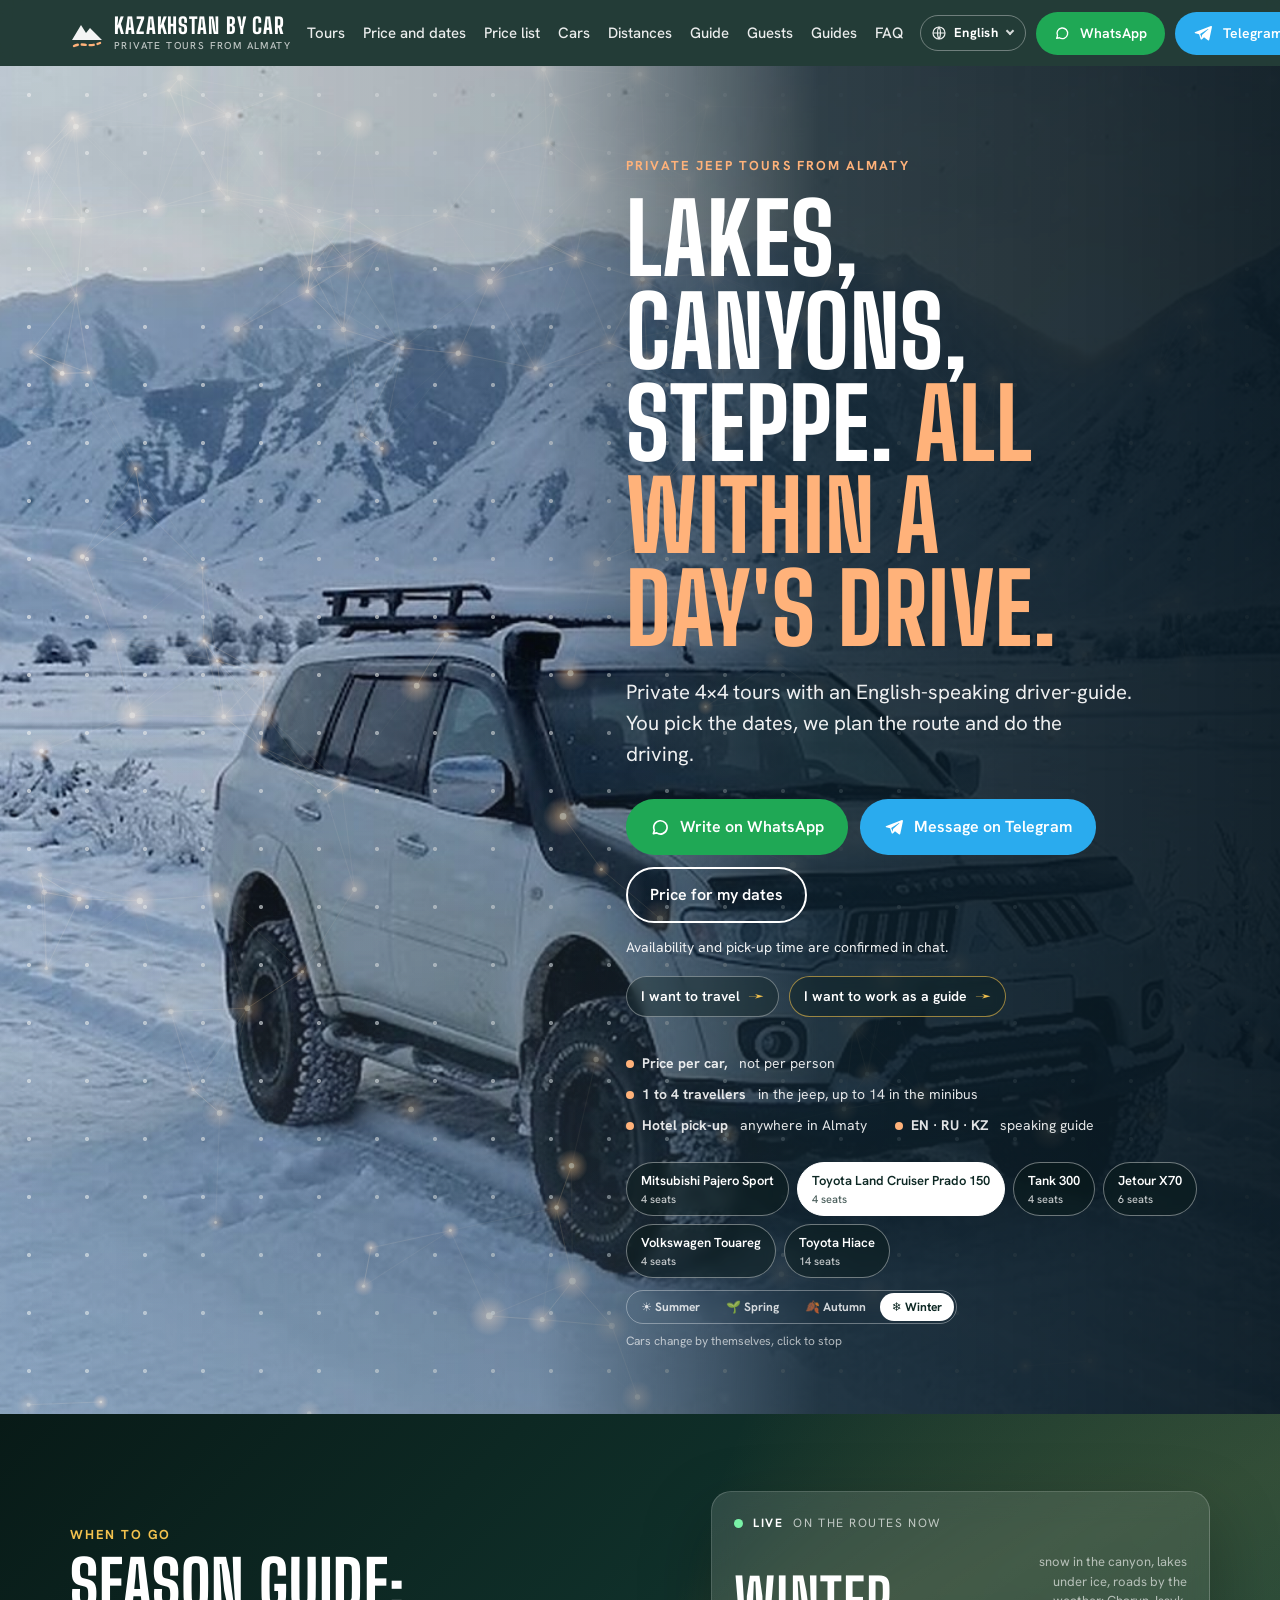
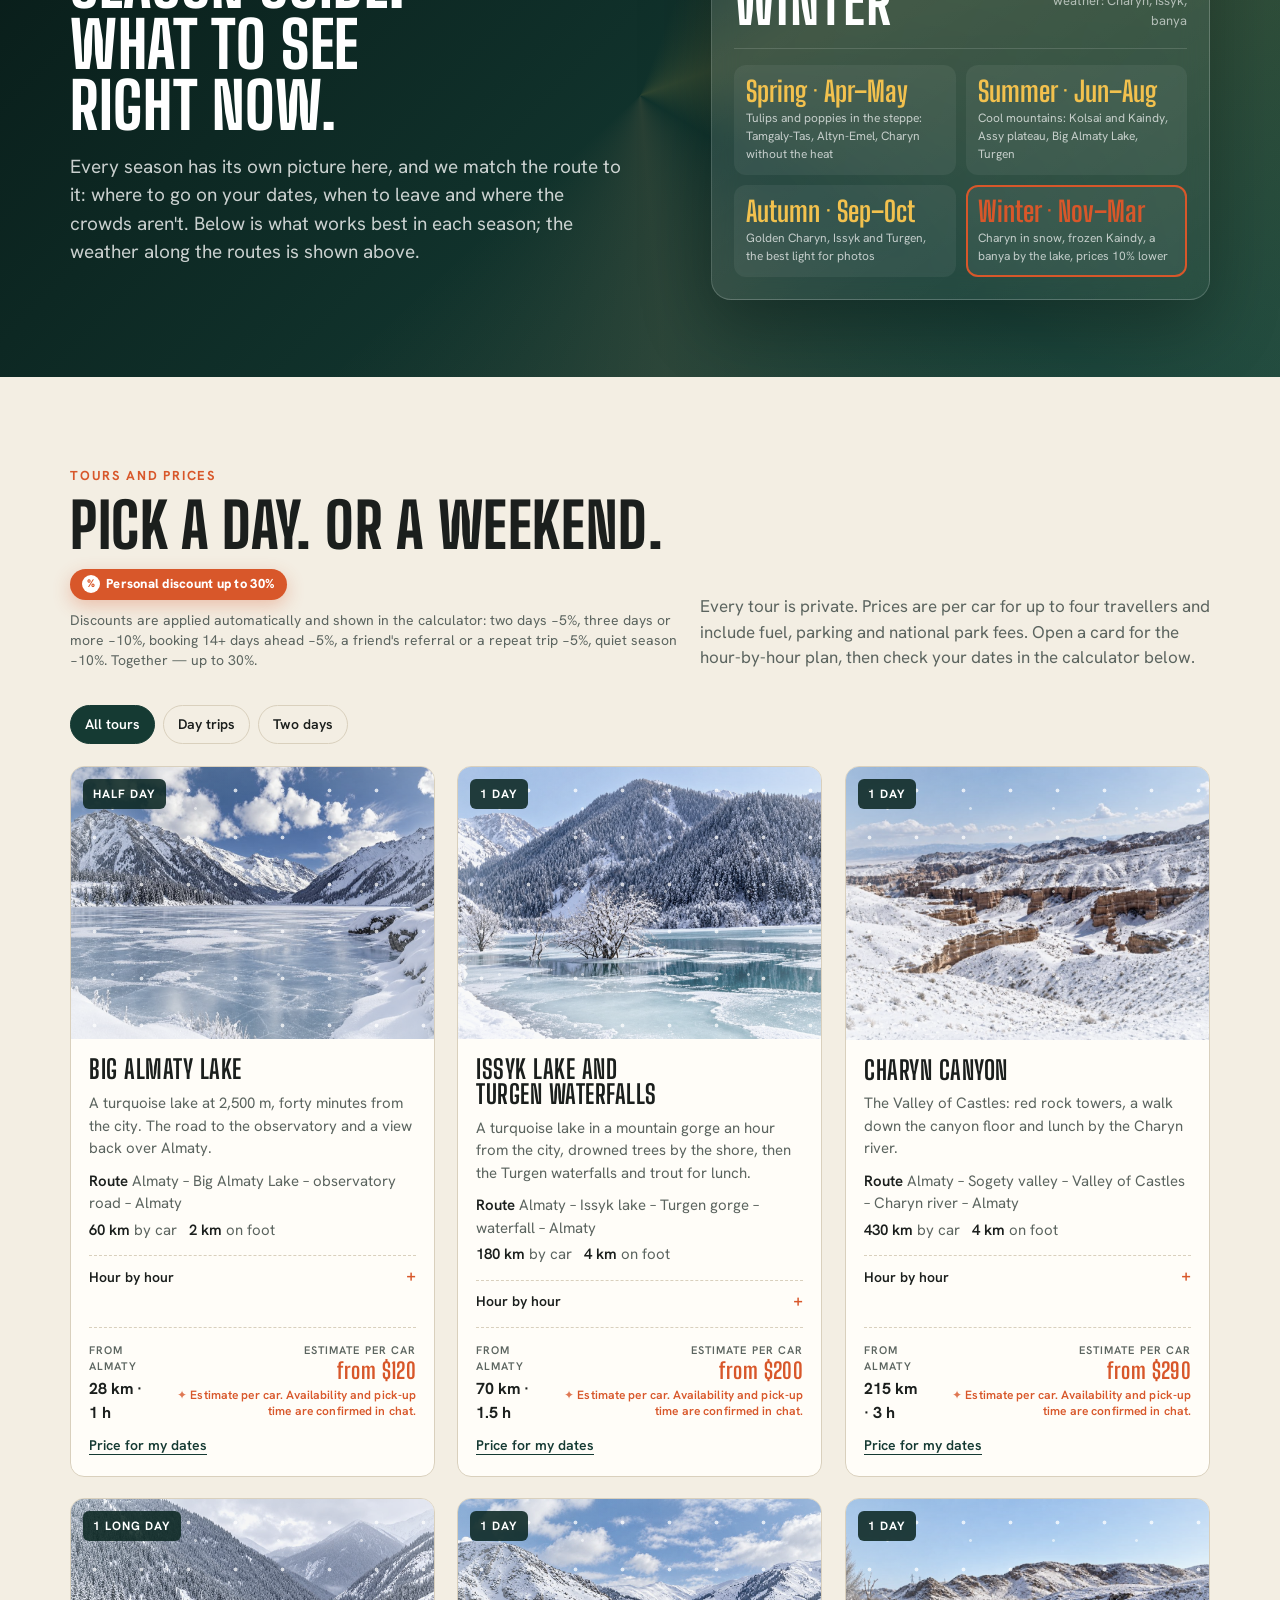
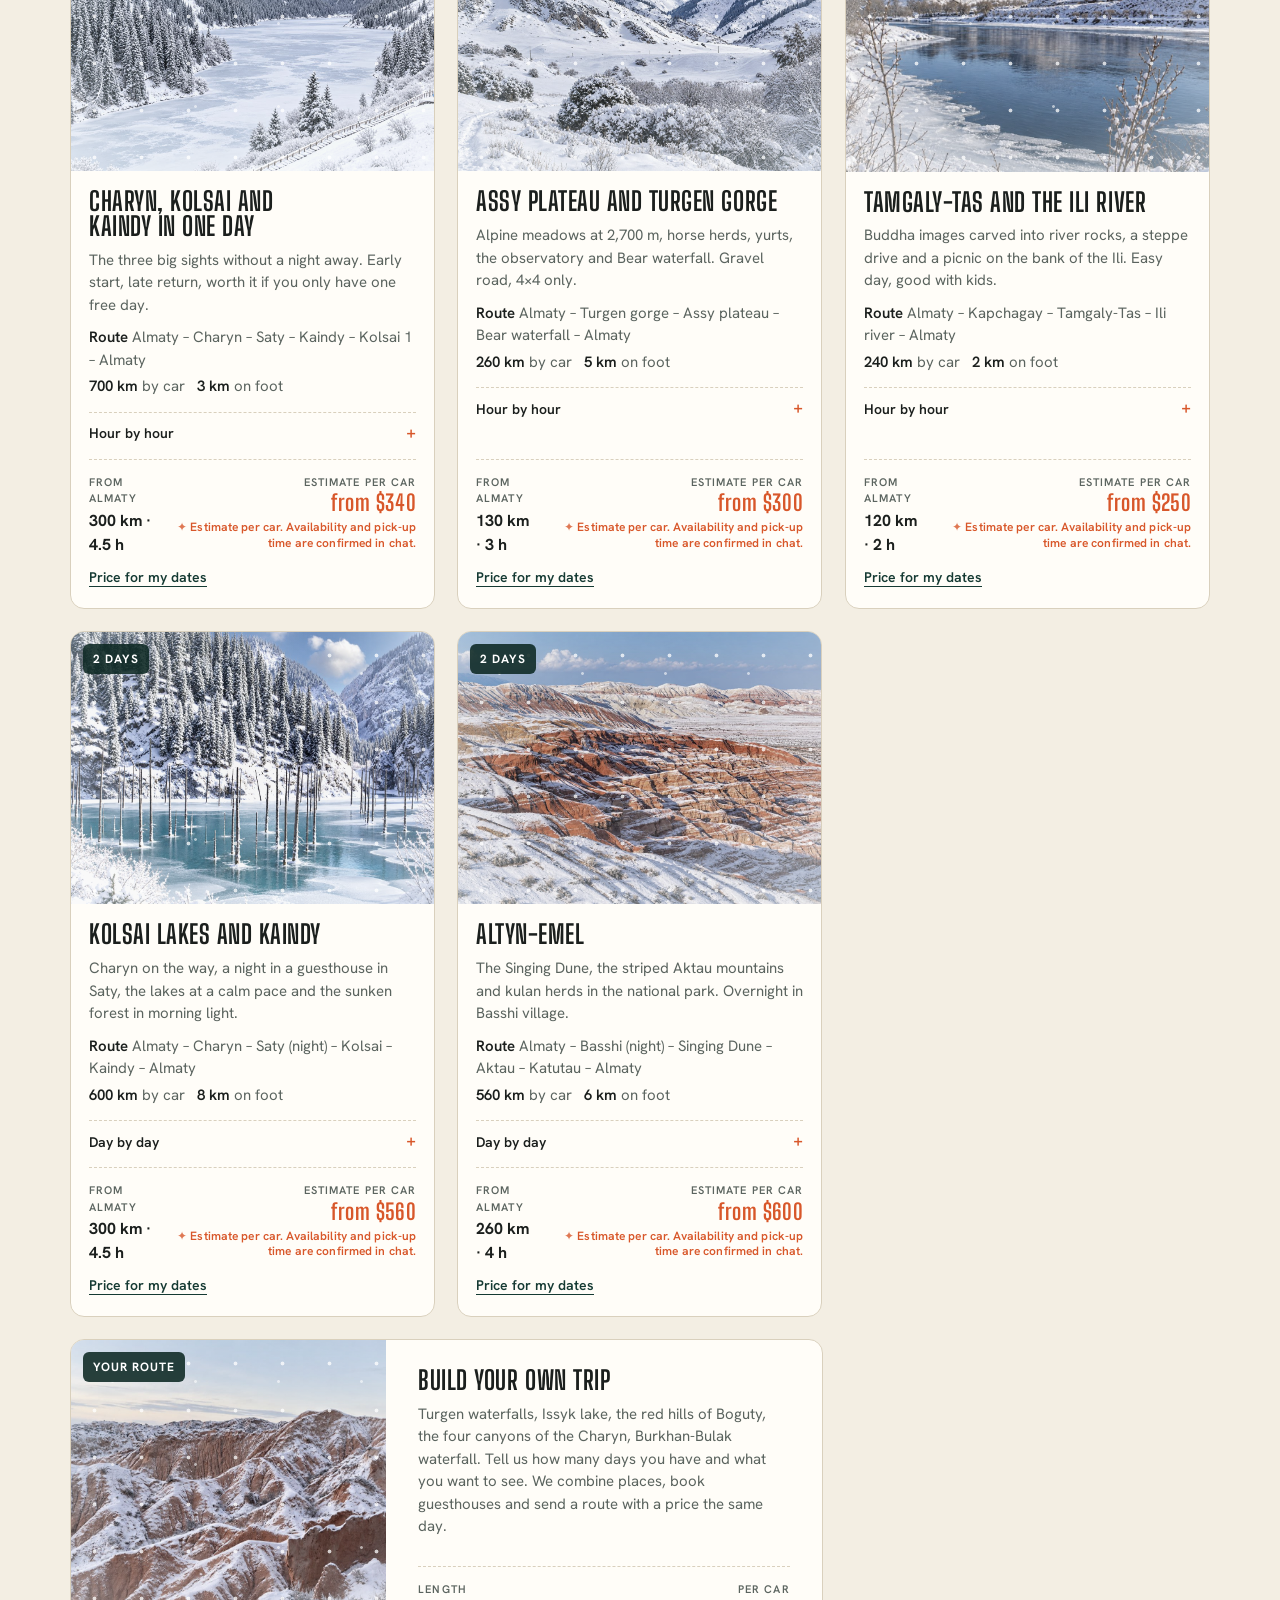
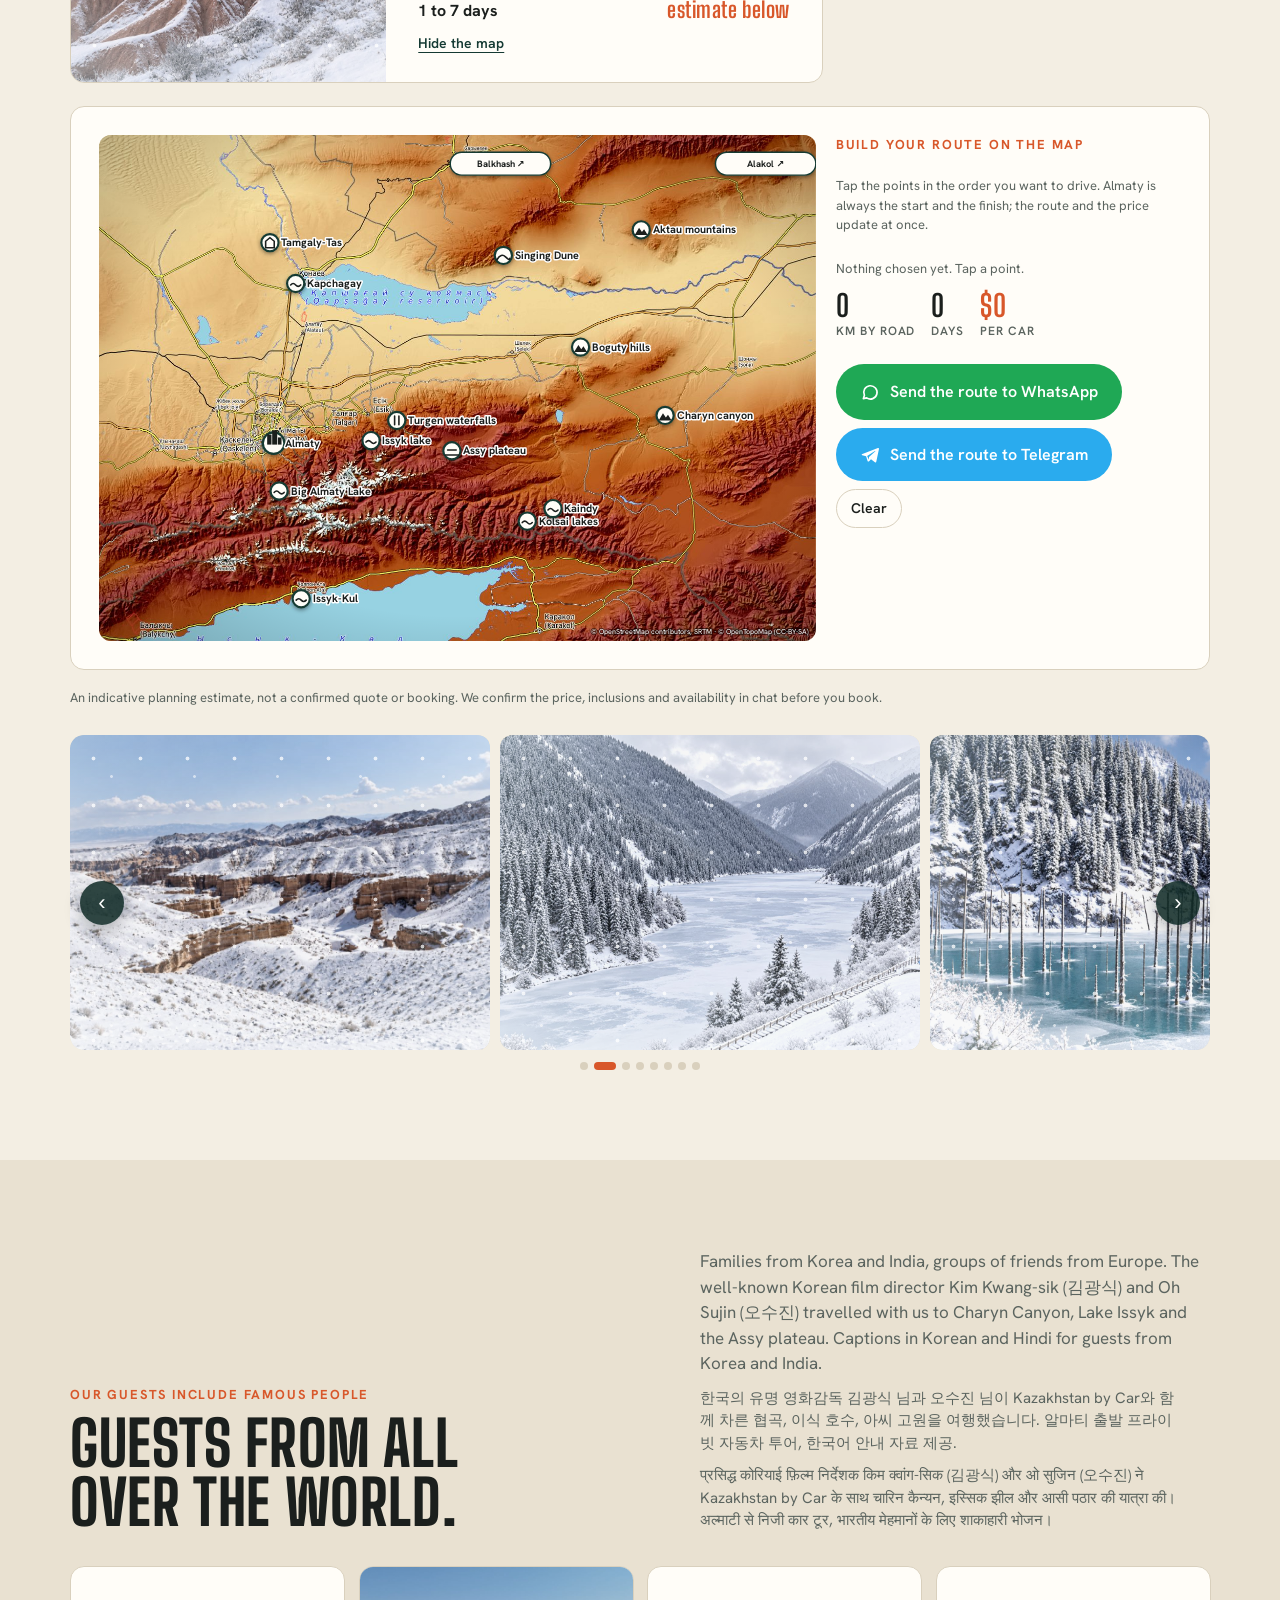
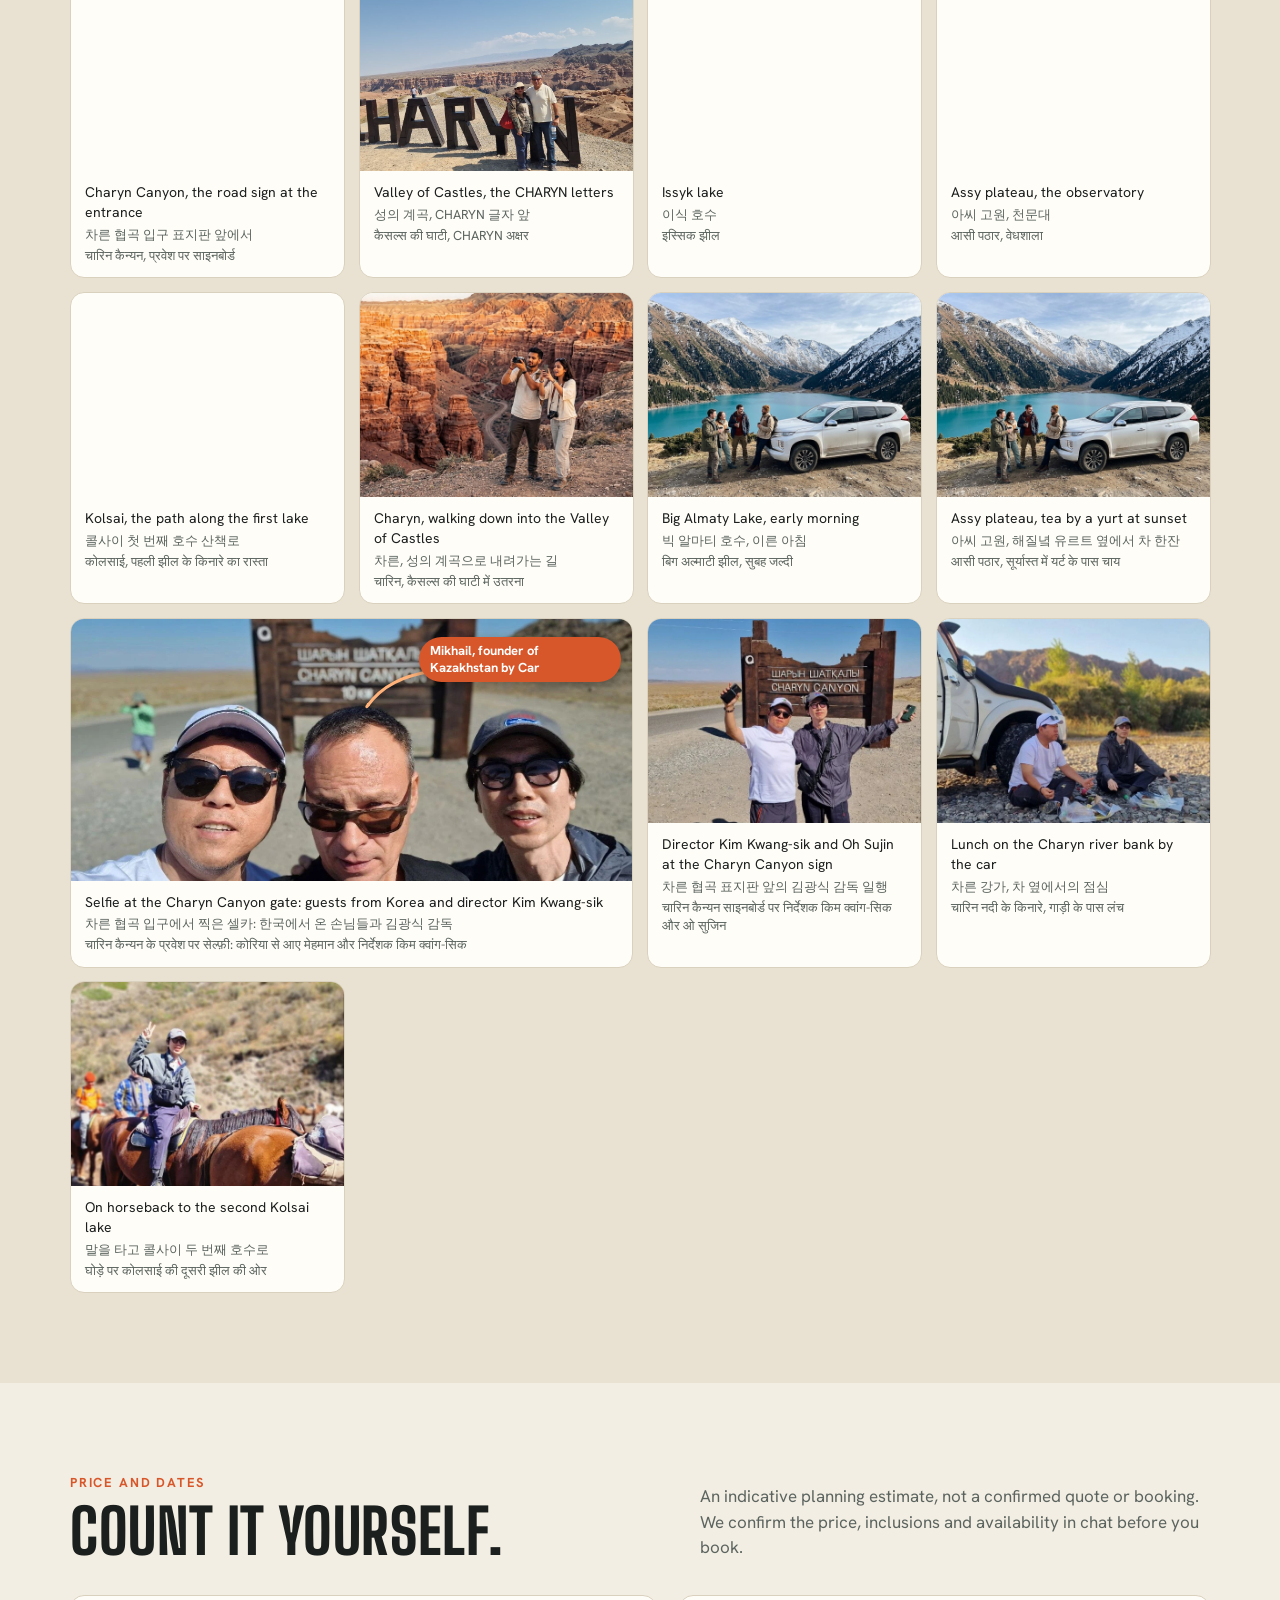
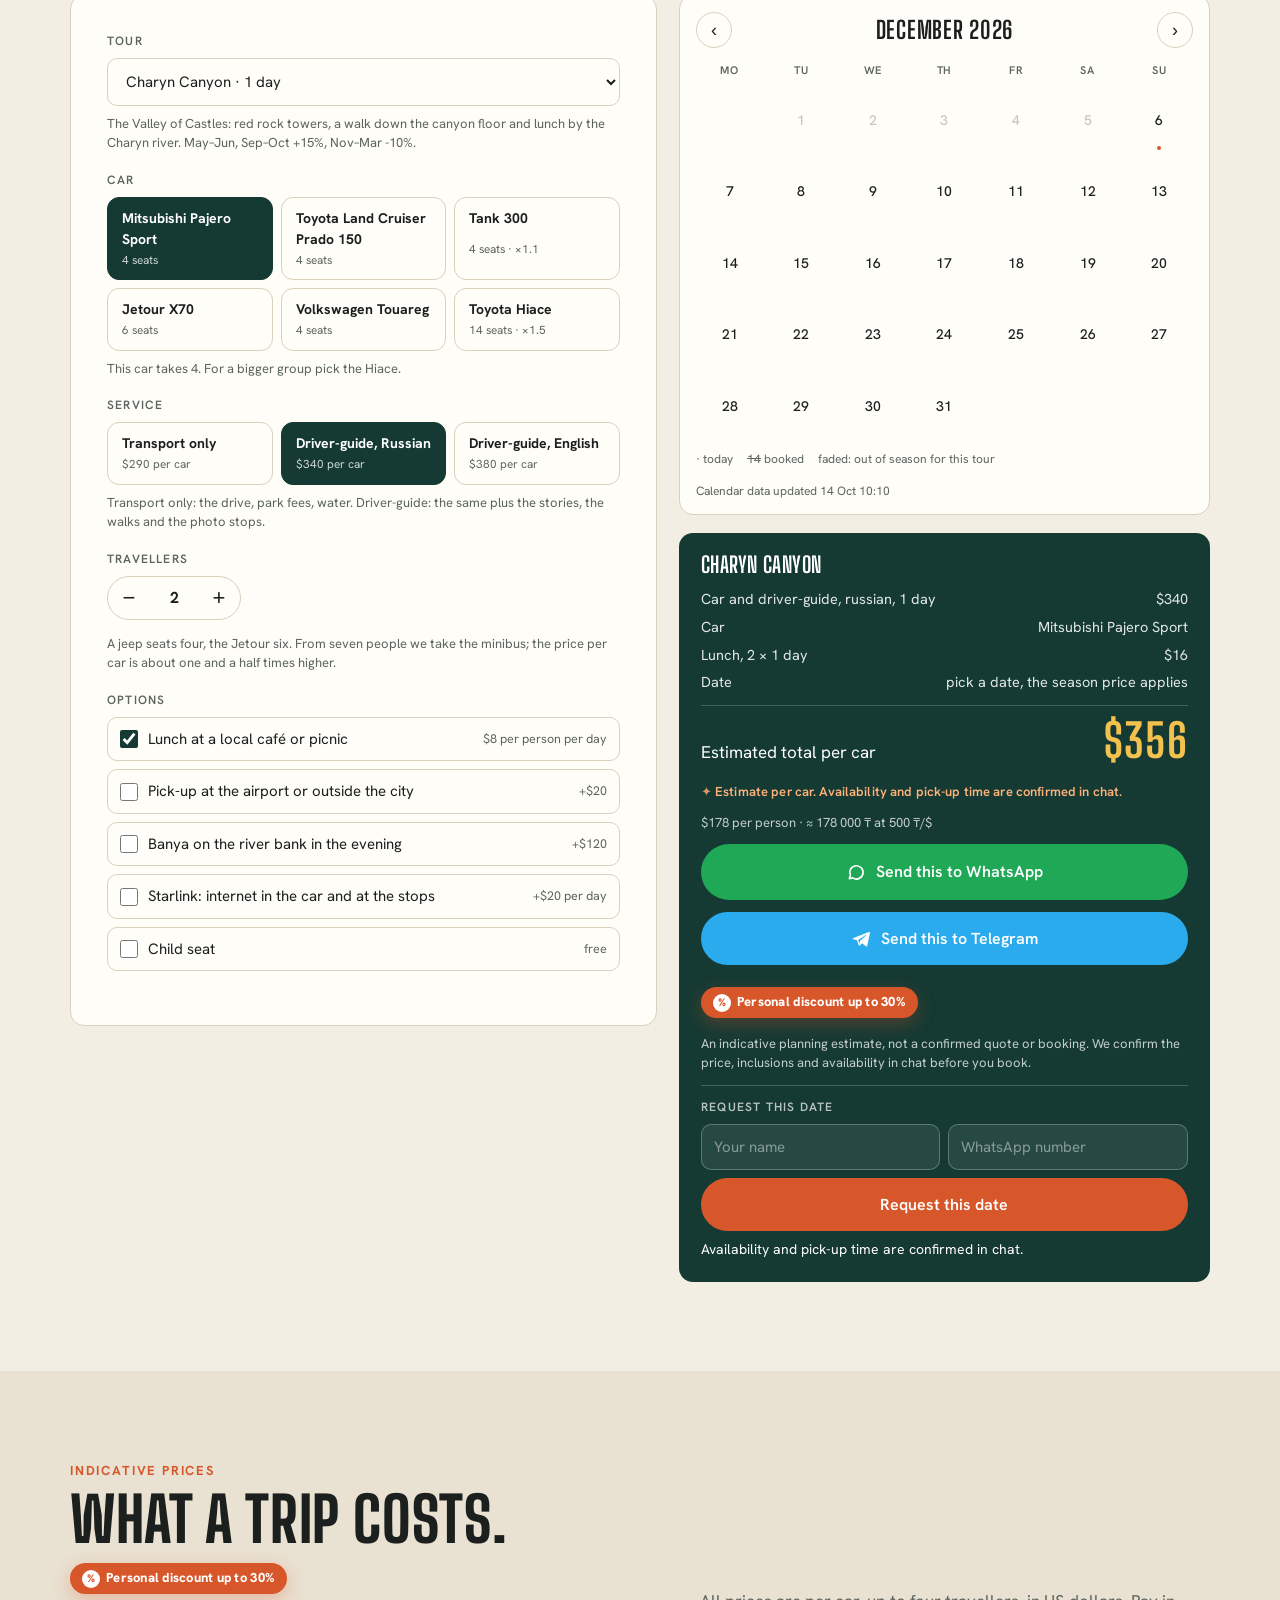
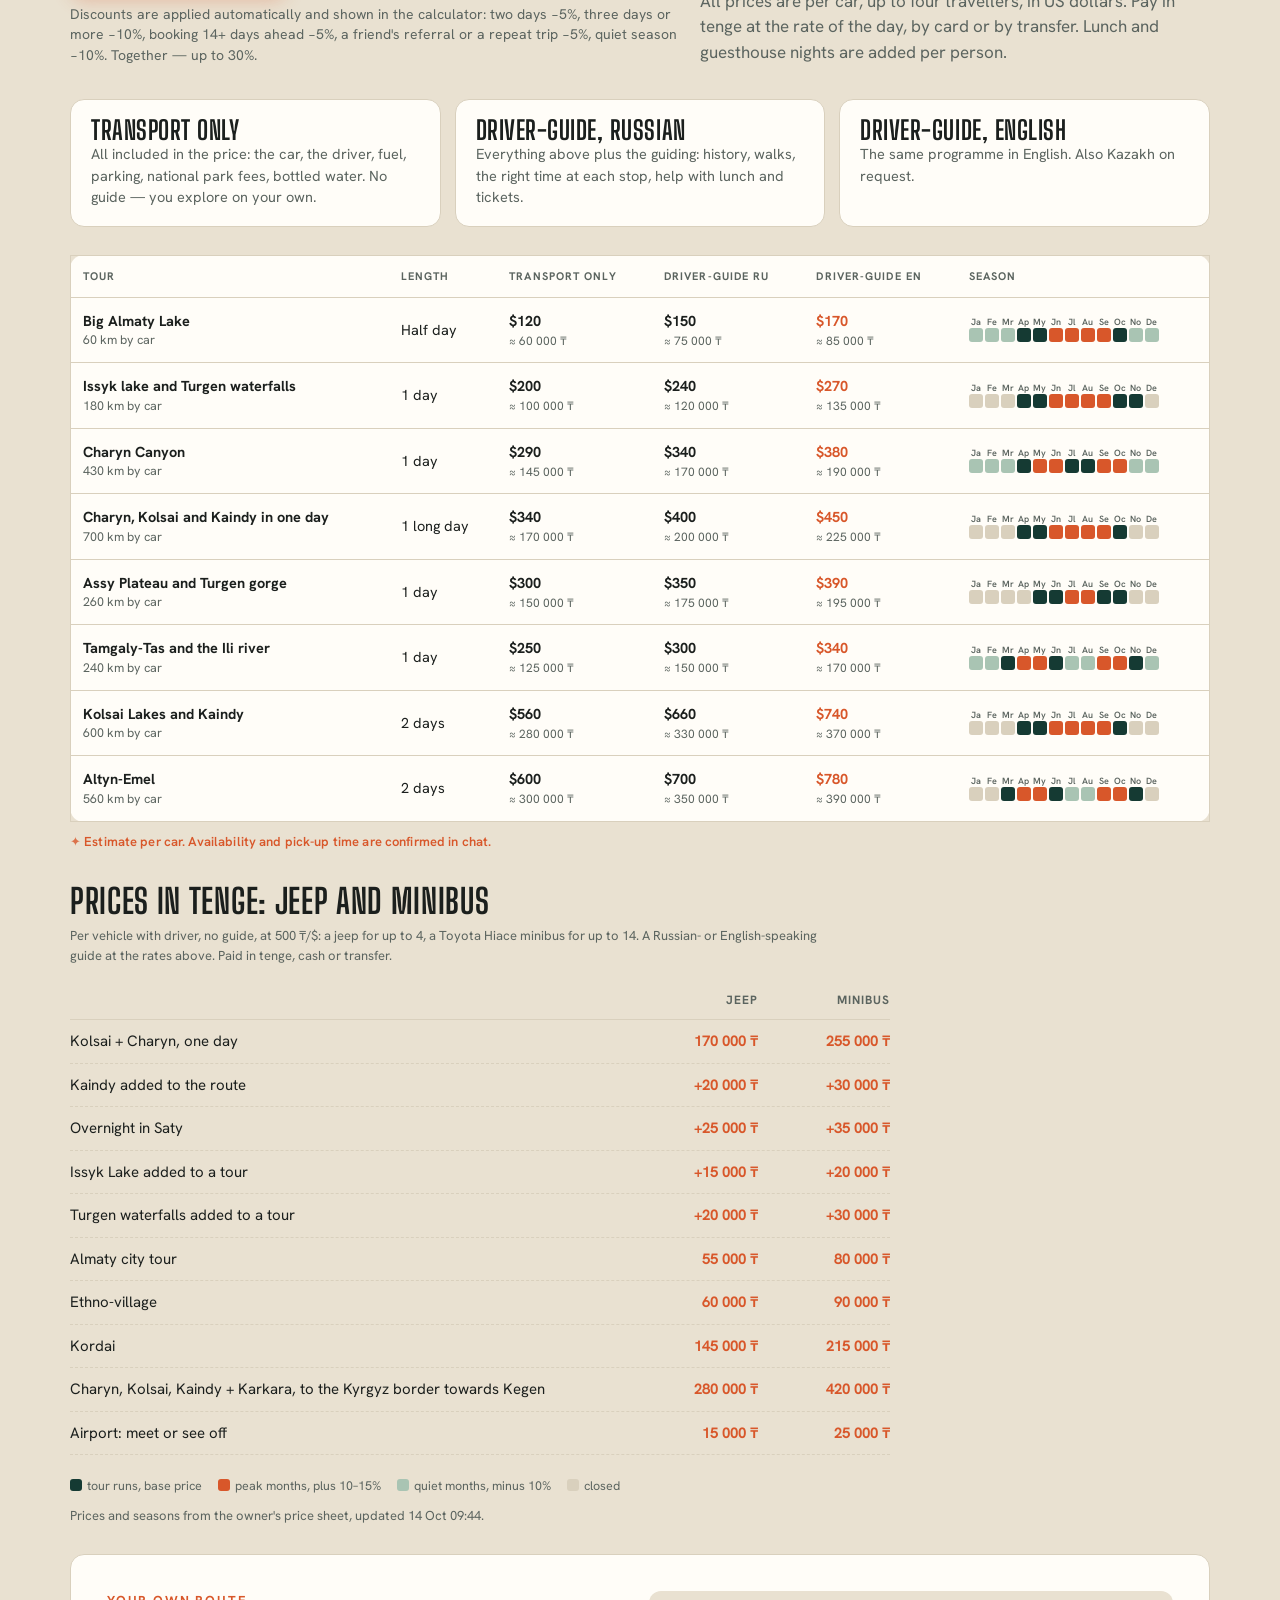
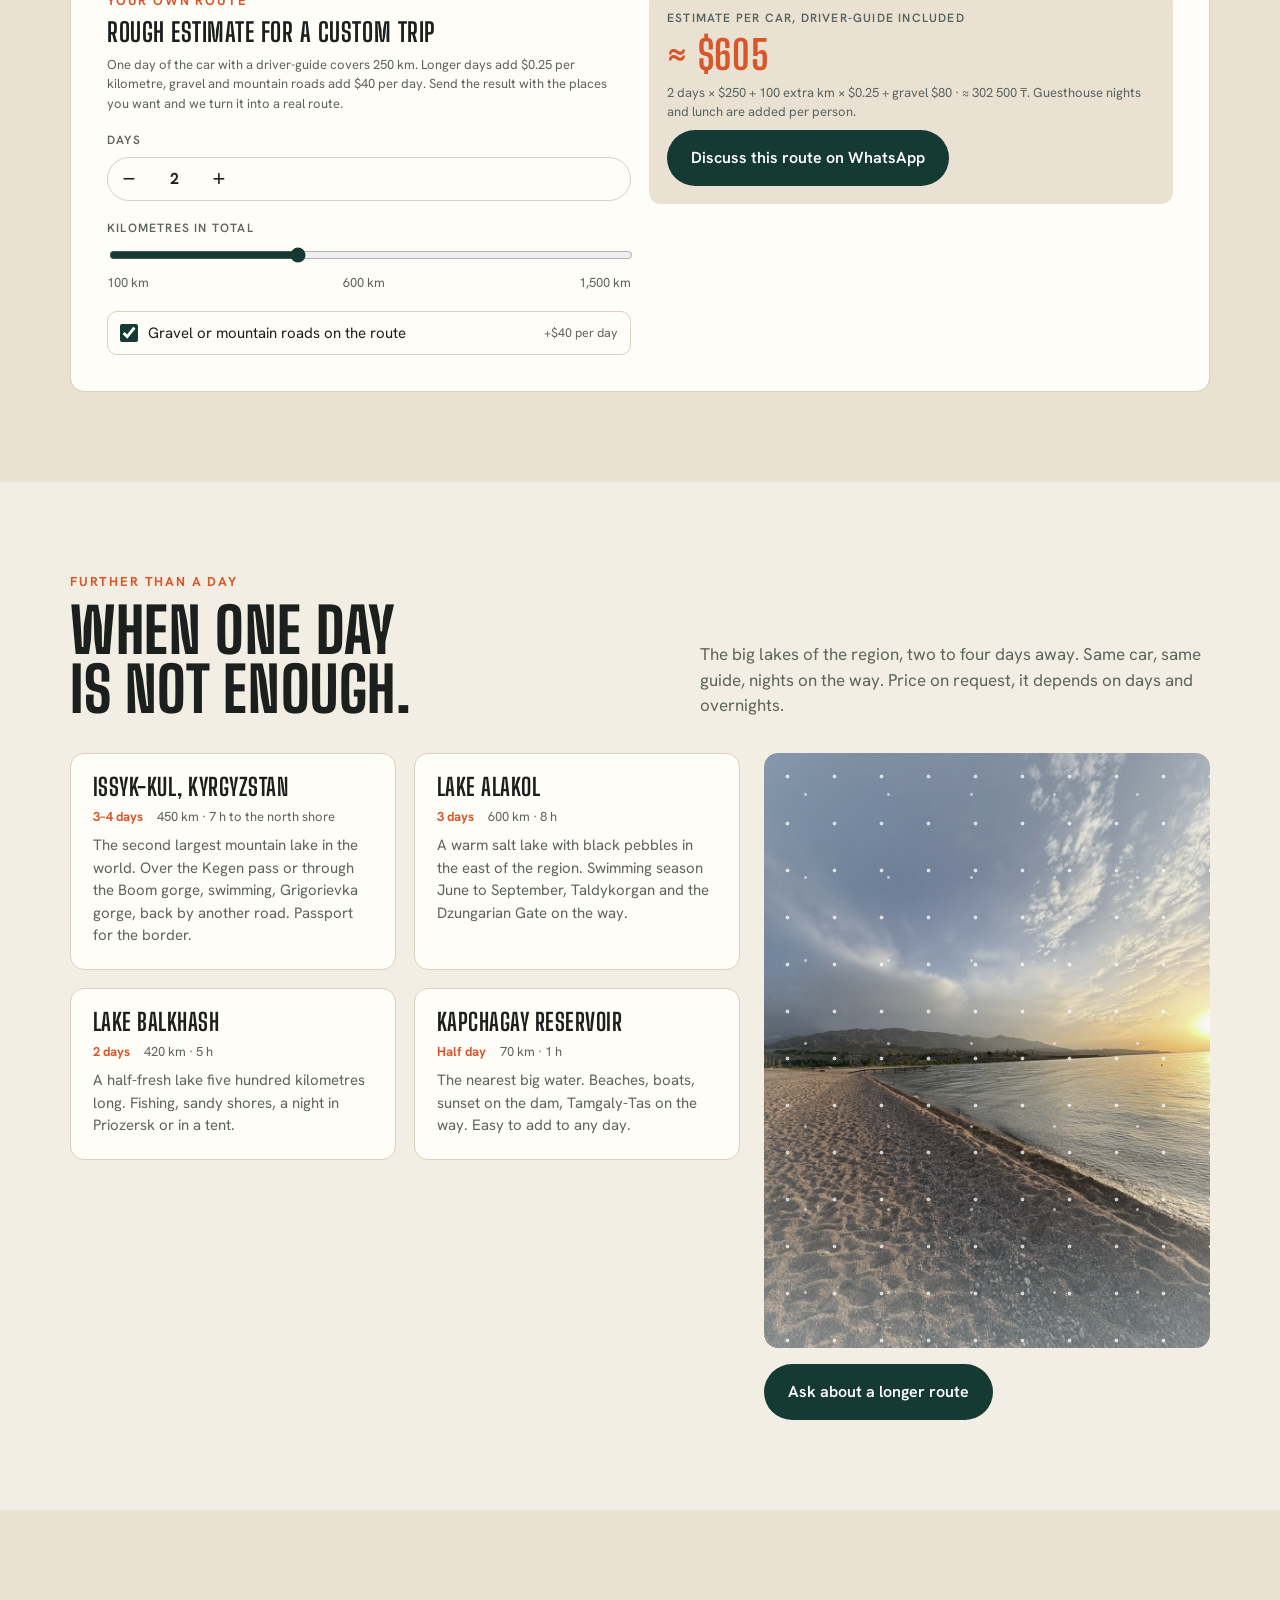
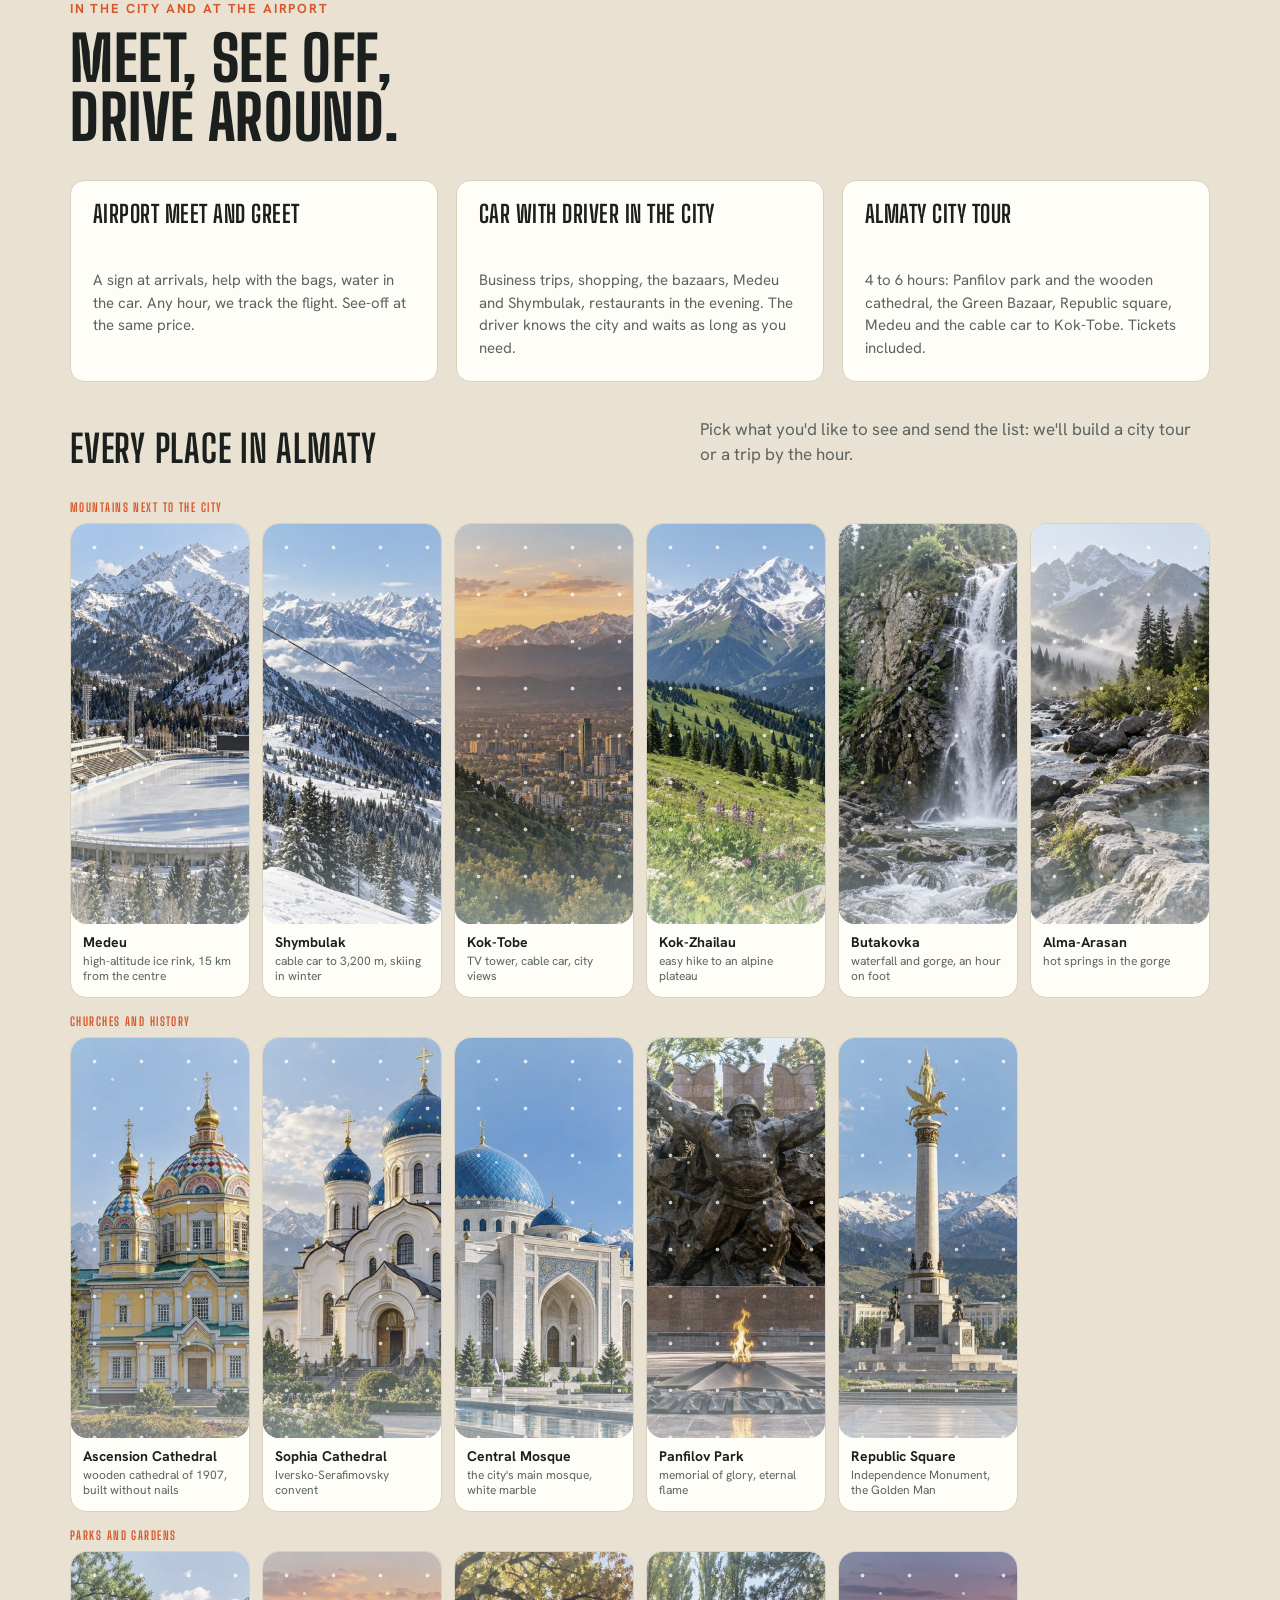
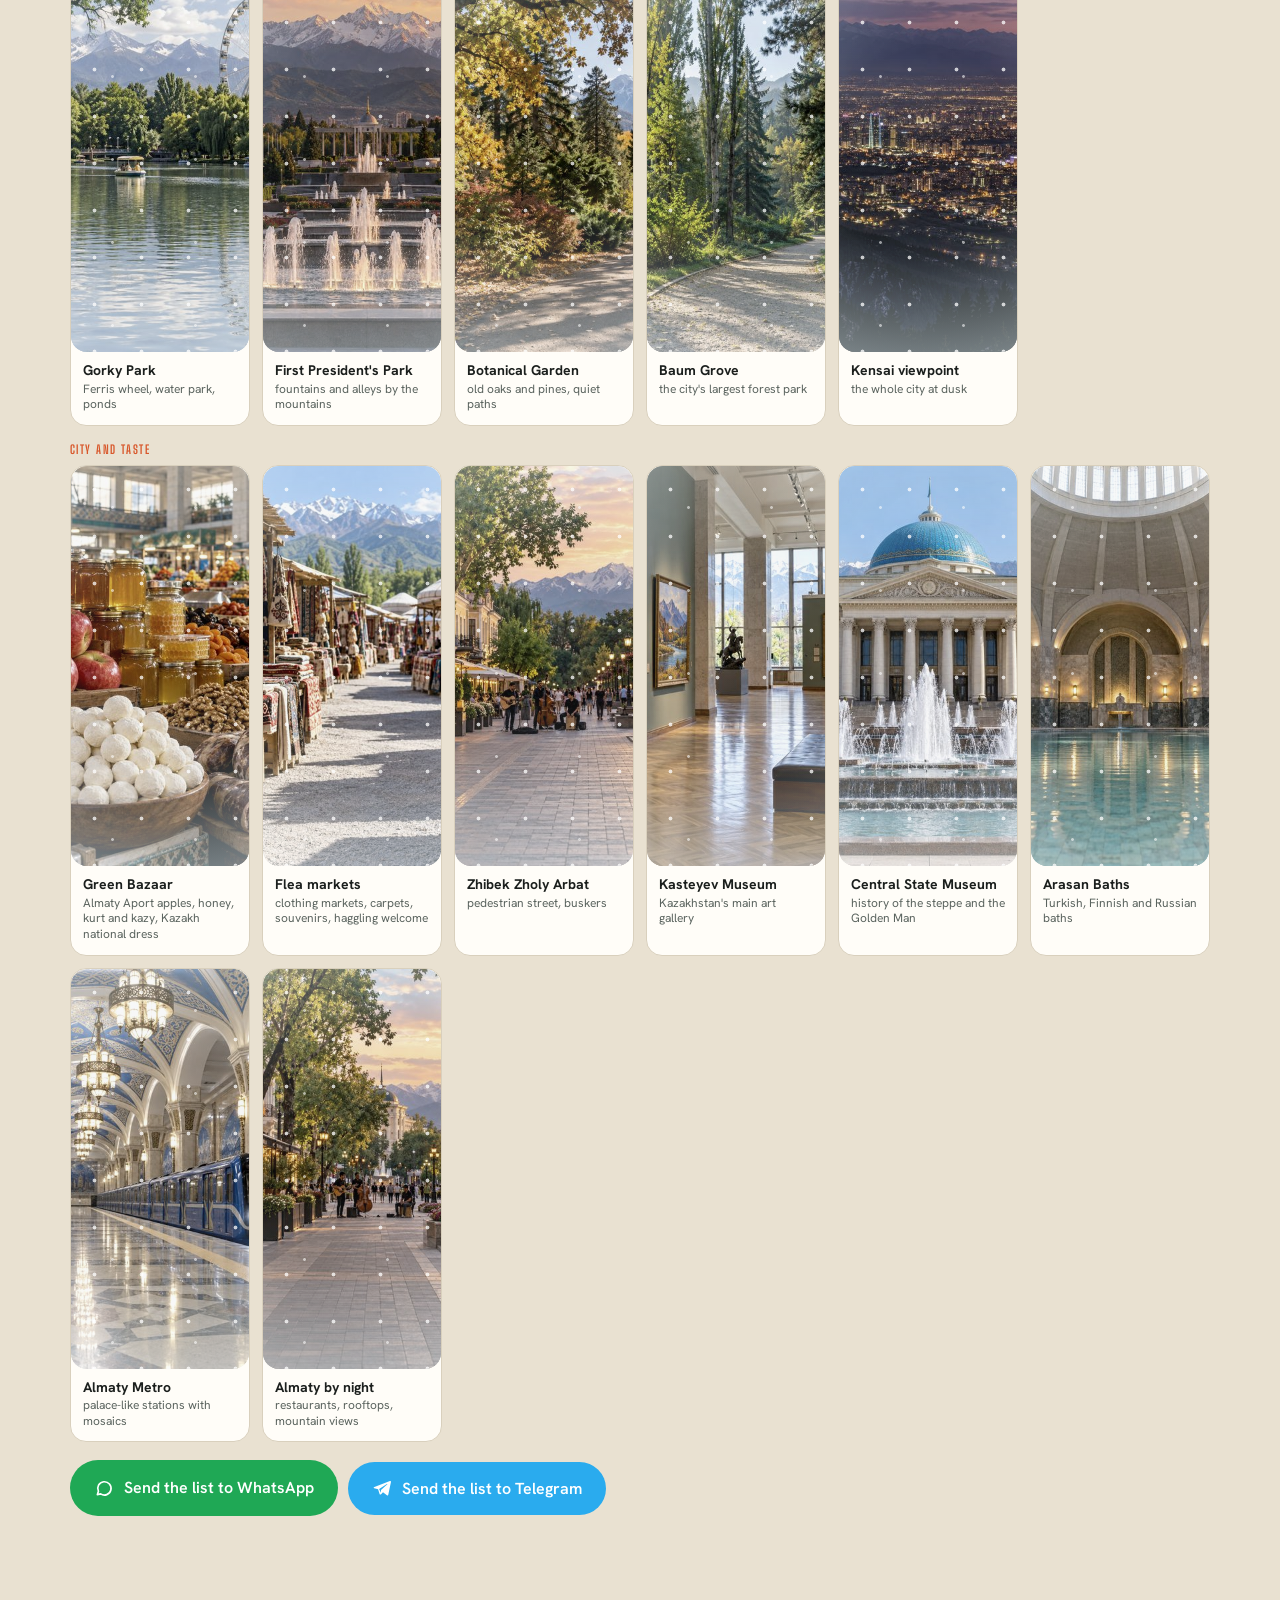
==== index.html @ fd812a24 "Clarify estimates, remove simulated availability and demo reviews, track ad inquiries" ====
<!doctype html>
<html lang="en">
<head><meta charset="utf-8"><meta name="viewport" content="width=device-width,initial-scale=1,viewport-fit=cover"><base href="/"><title>Kazakhstan by Car — private jeep tours from Almaty: Charyn, Kolsai, Assy, Altyn-Emel</title><meta name="description" content="Private 4×4 day trips and 2-day tours from Almaty with an English-speaking driver-guide: Charyn Canyon, Kolsai lakes and Kaindy, Assy plateau, Altyn-Emel, Issyk lake. Price per car, instant calculator, booking on WhatsApp."><link rel="canonical" href="https://kazakhstanbycar.com/"><link rel="alternate" hreflang="ru" href="https://kazakhstanbycar.kz/"><link rel="alternate" hreflang="en" href="https://kazakhstanbycar.com/"><link rel="alternate" hreflang="kk" href="https://kazakhstanbycar.kz/kk/"><link rel="alternate" hreflang="ko" href="https://kazakhstanbycar.com/ko/"><link rel="alternate" hreflang="hi" href="https://kazakhstanbycar.com/hi/"><link rel="alternate" hreflang="fr" href="https://kazakhstanbycar.com/fr/"><link rel="alternate" hreflang="es" href="https://kazakhstanbycar.com/es/"><link rel="alternate" hreflang="de" href="https://kazakhstanbycar.com/de/"><link rel="alternate" hreflang="ar" href="https://kazakhstanbycar.com/ar/"><link rel="alternate" hreflang="zh" href="https://kazakhstanbycar.com/zh/"><link rel="alternate" hreflang="x-default" href="https://kazakhstanbycar.com/"><link rel="preload" as="image" href="/img/hero-scene.jpg" fetchpriority="high"><meta property="og:site_name" content="Kazakhstan by Car"><meta property="og:title" content="Kazakhstan by Car — private jeep tours from Almaty: Charyn, Kolsai, Assy, Altyn-Emel"><meta property="og:description" content="Private 4×4 day trips and 2-day tours from Almaty with an English-speaking driver-guide: Charyn Canyon, Kolsai lakes and Kaindy, Assy plateau, Altyn-Emel, Issyk lake. Price per car, instant calculator, booking on WhatsApp."><meta property="og:type" content="website"><meta property="og:url" content="https://kazakhstanbycar.com/"><meta property="og:image" content="https://kazakhstanbycar.com/img/hero-scene.jpg"><meta property="og:image:width" content="1920"><meta property="og:image:height" content="1073"><meta property="og:image:alt" content="Kazakhstan by Car 4x4 tours"><meta property="og:locale" content="en_US"><meta property="og:locale:alternate" content="ru_RU"><meta property="og:locale:alternate" content="kk_KZ"><meta property="og:locale:alternate" content="ko_KR"><meta property="og:locale:alternate" content="hi_IN"><meta property="og:locale:alternate" content="fr_FR"><meta property="og:locale:alternate" content="es_ES"><meta property="og:locale:alternate" content="de_DE"><meta property="og:locale:alternate" content="ar_AE"><meta property="og:locale:alternate" content="zh_CN"><meta name="twitter:card" content="summary_large_image"><meta name="keywords" content="туры из Алматы, джип-тур Чарын, Кольсай, Каинды, Алтын-Эмель, Almaty tours, Charyn canyon tour, Kolsai lakes tour, Almaty day trips, private driver Almaty, 카자흐스탄 여행, 알마티 투어, 차른 협곡, 콜사이 호수, 김광식 감독 카자흐스탄, कज़ाखस्तान यात्रा, अल्माटी टूर, excursions Almaty, tours privados Almaty, Almaty Ausflüge"><meta name="robots" content="index,follow,max-image-preview:large"><script async src="https://www.googletagmanager.com/gtag/js?id=G-49S7LDXQ6F"></script><script>window.dataLayer=window.dataLayer||[];function gtag(){dataLayer.push(arguments)}gtag("js",new Date());gtag("config","G-49S7LDXQ6F",{anonymize_ip:true});</script><style>body{margin:0}img{max-width:100%}[hidden]{display:none!important}</style>
<link rel="preconnect" href="https://fonts.googleapis.com">
<link rel="preconnect" href="https://fonts.gstatic.com" crossorigin>
<link rel="stylesheet" href="https://fonts.googleapis.com/css2?family=Big+Shoulders+Display:wght@700;800&family=Hanken+Grotesk:wght@400;500;600;700&family=Noto+Sans+KR:wght@400;500;700;900&family=Noto+Sans+Arabic:wght@400;500;700;800&family=Noto+Sans+SC:wght@400;500;700;900&family=Noto+Sans+Devanagari:wght@400;500;700;900&display=swap">
<style>
/* Layout: one 1180px column; split hero with the real car photo; tours as a price grid; calculator with calendar and requests; price table; road strip; fixed WhatsApp bar on phones. Three languages from one dictionary. */
:root{
  --spruce:#153a33; --spruce-2:#0d2824; --sand:#f3eee3; --sand-2:#e9e1d1; --ink:#1b1f1d; --muted:#5b645f; --line:#d9d0bd; --card:#fffdf8;
  --ember:#d8572a; --ember-soft:#ffb27a; --marking:#f2c14e; --wa:#1fa855; --season-low:#a9c4b3;
  --bg:var(--sand); --fg:var(--ink);
  --display:"Big Shoulders Display","Arial Narrow",Impact,sans-serif; --body:"Hanken Grotesk",system-ui,-apple-system,"Segoe UI",sans-serif;
  --max:1180px; --gutter:20px; --r:14px;
}
@media (prefers-color-scheme: dark){:root:not([data-theme="light"]){--bg:#0e1917;--fg:#ebe5d7;--sand:#0e1917;--sand-2:#132220;--muted:#a3ada7;--line:#273834;--card:#152421;--season-low:#3f6b55;color-scheme:dark}}
html[lang=ko]{--display:"Big Shoulders Display","Noto Sans KR",sans-serif;--body:"Hanken Grotesk","Noto Sans KR",system-ui,sans-serif}
html[lang=hi]{--display:"Big Shoulders Display","Noto Sans Devanagari",sans-serif;--body:"Hanken Grotesk","Noto Sans Devanagari",system-ui,sans-serif}
html[lang=zh]{--display:"Big Shoulders Display","Noto Sans SC",sans-serif;--body:"Hanken Grotesk","Noto Sans SC",system-ui,sans-serif}
html[lang=zh] h1{font-family:"Noto Sans SC",sans-serif;font-weight:900;font-size:clamp(34px,6.2vw,76px);letter-spacing:.01em;line-height:1.12;text-transform:none}html[lang=zh] h2,html[lang=zh] h3{font-family:"Noto Sans SC",sans-serif;font-weight:900;letter-spacing:.01em;line-height:1.15;text-transform:none}html[lang=zh] .kicker,html[lang=zh] .eyebrow{letter-spacing:.08em}
html[lang=ar] h1{font-size:clamp(34px,6vw,72px)}
html[lang=ar]{--display:"Noto Sans Arabic","Big Shoulders Display",sans-serif;--body:"Noto Sans Arabic","Hanken Grotesk",system-ui,sans-serif}
html[lang=ar] h1,html[lang=ar] h2,html[lang=ar] h3{letter-spacing:0;text-transform:none;font-weight:800;line-height:1.15}
html[dir=rtl] .lang ul{right:auto;left:0}html[dir=rtl] .lang li small{margin-left:0;margin-right:auto}html[dir=rtl] .place .tick{right:auto;left:8px}html[dir=rtl] .guests .me-label{left:auto;right:62%}html[dir=rtl] .promo-tag::before,html[dir=rtl] .deal::before{margin-left:4px}html[dir=rtl] .kicker,html[dir=rtl] .eyebrow{letter-spacing:0}
html[lang=ko] h1,html[lang=ko] h2,html[lang=hi] h1,html[lang=hi] h2{line-height:1.12;letter-spacing:0}
:root[data-theme="dark"]{--bg:#0e1917;--fg:#ebe5d7;--sand:#0e1917;--sand-2:#132220;--muted:#a3ada7;--line:#273834;--card:#152421;--season-low:#3f6b55;color-scheme:dark}
*{box-sizing:border-box}[hidden]{display:none!important}
html{scroll-behavior:smooth;scroll-padding-top:76px}
body{margin:0;font-family:var(--body);background:var(--bg);color:var(--fg);line-height:1.5;font-size:17px;-webkit-font-smoothing:antialiased}
@media (prefers-reduced-motion:reduce){html{scroll-behavior:auto}*,*::before,*::after{scroll-behavior:auto!important;transition-duration:.01ms!important;animation-duration:.01ms!important;animation-iteration-count:1!important}}
img{max-width:100%;display:block}
a{color:inherit}
.wrap{max-width:var(--max);margin-inline:auto;padding-inline:var(--gutter)}
h1,h2,h3,h4{font-family:var(--display);text-transform:uppercase;line-height:.95;margin:0;text-wrap:balance;letter-spacing:.01em}
h2{font-size:clamp(36px,5vw,62px);font-weight:800}
h3{font-size:26px;font-weight:700;letter-spacing:.02em}
h4{font-size:22px;font-weight:700;letter-spacing:.02em}
p{margin:0}
.kicker{font-size:13px;font-weight:700;letter-spacing:.14em;text-transform:uppercase;color:var(--ember);margin-bottom:10px}
.sec{padding-block:clamp(52px,7vw,96px)}
.sec-head{display:grid;gap:18px;margin-bottom:34px}
@media(min-width:860px){.sec-head{grid-template-columns:1.2fr 1fr;align-items:end}}
.sec-text{color:var(--muted);max-width:52ch}
.btn{display:inline-flex;align-items:center;gap:10px;padding:14px 22px;border-radius:999px;font-weight:600;text-decoration:none;font-size:16px;border:2px solid transparent;transition:transform .15s,background .15s;cursor:pointer;font-family:inherit}
.btn:hover{transform:translateY(-1px)}
.btn:focus-visible{outline:3px solid var(--ember);outline-offset:3px}
.btn svg{width:20px;height:20px;flex:none}
.btn-wa{background:var(--wa);color:#fff}
.btn-ghost{border-color:currentColor;background:transparent;color:#fff}
.btn-dark{background:var(--spruce);color:#fff}
.btn-sm{padding:9px 16px;font-size:14px}
.btn-sm svg{width:16px;height:16px}
.btn:disabled{opacity:.5;cursor:not-allowed;transform:none}
/* header */
.top{position:sticky;top:env(safe-area-inset-top,0px);z-index:20;background:rgba(13,40,36,.9);backdrop-filter:blur(10px);-webkit-backdrop-filter:blur(10px);color:#fff}
.top-in{display:flex;align-items:center;justify-content:space-between;gap:16px;min-height:66px}
.brand{display:flex;align-items:center;gap:10px;text-decoration:none;font-family:var(--display);font-weight:800;font-size:22px;letter-spacing:.04em;text-transform:uppercase;line-height:1}
.brand svg{width:34px;height:34px;flex:none}
.brand small{display:block;font-family:var(--body);font-weight:500;font-size:10px;letter-spacing:.14em;opacity:.7;margin-top:4px}
.brand span{white-space:nowrap}
.nav{display:none;gap:18px;font-weight:500;font-size:15px}
.nav a{text-decoration:none;opacity:.9;white-space:nowrap}
.nav a:hover{opacity:1;text-decoration:underline;text-underline-offset:5px}
.top-cta{display:flex;align-items:center;gap:10px}
.lang{position:relative;display:inline-flex}
.lang button{display:inline-flex;align-items:center;gap:7px;background:transparent;border:1px solid rgba(255,255,255,.35);color:#fff;font:inherit;font-size:13px;font-weight:700;letter-spacing:.02em;padding:7px 12px 7px 10px;border-radius:999px;cursor:pointer;white-space:nowrap}
.lang button svg{width:16px;height:16px;flex:none;opacity:.9}.lang button i{width:6px;height:6px;border-right:2px solid #fff;border-bottom:2px solid #fff;transform:translateY(-2px) rotate(45deg);opacity:.8;margin-left:2px}
.lang button:focus-visible{outline:3px solid var(--ember-soft);outline-offset:2px}
.lang ul{position:absolute;right:0;top:calc(100% + 8px);margin:0;padding:6px;list-style:none;background:#fffdf8;color:#1b1f1d;border-radius:14px;box-shadow:0 18px 50px rgba(0,0,0,.35);min-width:180px;z-index:60;display:grid;gap:2px}
.lang li{display:flex;align-items:center;gap:10px;padding:9px 12px;border-radius:9px;font-size:15px;cursor:pointer}.lang li small{color:var(--muted);font-size:12px;font-weight:700;letter-spacing:.06em;margin-left:auto}.lang li:hover,.lang li:focus-visible{background:#f3eee3;outline:none}.lang li[aria-selected=true]{font-weight:700}.lang li[aria-selected=true]::before{content:"✓";color:var(--ember);font-weight:900}
.burger{background:none;border:1px solid rgba(255,255,255,.35);color:#fff;border-radius:999px;padding:8px 14px;font:inherit;font-size:14px;cursor:pointer}
@media(min-width:1100px){.nav{display:flex}.burger{display:none}}
@media(max-width:1099px){.top .btn-wa,.top .btn-tg{display:none}.brand{font-size:19px}.brand small{display:none}}
@media(max-width:380px){.top-cta{gap:6px}.brand{font-size:17px;gap:8px}.lang button{padding:7px 9px 7px 8px}}#langCode{display:none}@media(max-width:520px){.lang button #langCur{display:none}#langCode{display:inline}}
.nav.open{display:flex;position:absolute;left:0;right:0;top:100%;flex-direction:column;background:var(--spruce-2);padding:16px var(--gutter) 22px;gap:14px;border-top:1px solid rgba(255,255,255,.1)}
/* hero */
.hero{position:relative;color:#fff;background:var(--spruce-2);overflow:hidden;isolation:isolate}
.hero-img{position:absolute;inset:0;width:100%;height:100%;object-fit:cover;object-position:22% 70%;z-index:-2;transition:opacity .6s ease;opacity:0}
.hero-img.on{opacity:1}
.hero-cars{display:flex;flex-wrap:wrap;gap:8px;margin-top:26px}
.hero-cars button{border:1.5px solid rgba(255,255,255,.4);background:rgba(8,26,23,.45);color:#fff;border-radius:999px;padding:8px 14px;font:inherit;font-size:13px;font-weight:600;cursor:pointer;backdrop-filter:blur(6px);-webkit-backdrop-filter:blur(6px);text-align:left}
.hero-cars button.on{background:#fff;color:var(--spruce-2);border-color:#fff}
.hero-cars button:focus-visible{outline:3px solid var(--ember-soft);outline-offset:2px}
.hero-cars small{display:block;font-weight:500;opacity:.75;font-size:11px}
.hero-cars button.auto-next{animation:heroPulse 6s linear infinite}
.hero-season{display:inline-flex;gap:2px;margin-top:12px;border:1px solid rgba(255,255,255,.35);border-radius:999px;padding:2px;backdrop-filter:blur(6px);-webkit-backdrop-filter:blur(6px)}
.hero-season button{background:none;border:0;color:#fff;font:inherit;font-size:12px;font-weight:700;padding:5px 12px;border-radius:999px;cursor:pointer;opacity:.8}
.hero-season button.on{background:#fff;color:var(--spruce-2);opacity:1}
.hero-season button:focus-visible{outline:3px solid var(--ember-soft);outline-offset:2px}
.hero-auto{margin:8px 0 0;font-size:12px;opacity:.65}
@media(prefers-reduced-motion:reduce){.hero-img{transition:none}}
.hero::after{content:"";position:absolute;inset:0;z-index:-1;background:linear-gradient(90deg,rgba(8,26,23,.15) 0%,rgba(8,26,23,.25) 40%,rgba(8,26,23,.82) 62%,rgba(8,26,23,.9) 100%),linear-gradient(0deg,rgba(8,26,23,.55) 0%,rgba(8,26,23,0) 45%)}
.hero-in{padding-block:clamp(44px,7vw,110px) clamp(36px,5vw,64px)}
.hero-split{display:grid;gap:28px}
@media(min-width:900px){.hero-split{grid-template-columns:.95fr 1.05fr;align-items:center}.hero-split>.hero-text{grid-column:2}}
@media(max-width:899px){.hero{background:var(--spruce-2)}.hero-stack{position:relative;width:100%;aspect-ratio:16/9}.hero-img{position:absolute;inset:0;object-position:50% 50%}.hero::after{display:none}}
@media(min-width:900px){.hero-stack{position:absolute;inset:0;z-index:-2}}
.eyebrow{font-size:13px;font-weight:700;letter-spacing:.16em;text-transform:uppercase;color:var(--ember-soft);margin-bottom:18px}
h1{font-size:clamp(46px,7.6vw,98px);font-weight:800;max-width:12ch}
h1 em{font-style:normal;color:var(--ember-soft)}
.lede{font-size:clamp(17px,1.6vw,21px);max-width:46ch;margin-top:22px;color:rgba(255,255,255,.92)}
.cta-row{display:flex;flex-wrap:wrap;gap:12px;margin-top:30px}
.facts{list-style:none;padding:0;margin:36px 0 0;display:flex;flex-wrap:wrap;gap:10px 28px;font-size:14px;color:rgba(255,255,255,.88)}
.facts li{display:flex;align-items:center;gap:8px}
.facts li::before{content:"";width:8px;height:8px;border-radius:50%;background:var(--ember-soft);flex:none}
.hero-photo{position:relative;border-radius:16px;overflow:hidden;box-shadow:0 30px 60px rgba(0,0,0,.45);aspect-ratio:3/4;max-width:400px;width:100%;justify-self:center}
.hero-photo img{width:100%;height:100%;object-fit:cover}
.hero-photo figcaption{position:absolute;left:0;right:0;bottom:0;padding:14px 16px;background:linear-gradient(0deg,rgba(8,26,23,.85),transparent);font-size:13px;font-weight:600;letter-spacing:.06em;text-transform:uppercase}
@media(min-width:900px){.hero-photo{justify-self:end;max-width:420px}}
@media(max-width:899px){.hero-photo{max-width:320px;aspect-ratio:4/3}}
/* gallery strip */
.carousel{position:relative;margin-top:28px}
.track{display:flex;gap:10px;overflow-x:auto;scroll-snap-type:x mandatory;scroll-behavior:smooth;scrollbar-width:none;border-radius:var(--r)}
.track::-webkit-scrollbar{display:none}
.slide{flex:0 0 auto;width:min(78vw,420px);aspect-ratio:4/3;scroll-snap-align:start;border-radius:12px;overflow:hidden;cursor:zoom-in;background:var(--sand-2);border:0;padding:0}
.slide img{width:100%;height:100%;object-fit:cover;display:block}
.cbtn{position:absolute;top:50%;transform:translateY(-50%);width:44px;height:44px;border-radius:50%;border:0;background:rgba(13,40,36,.85);color:#fff;font-size:22px;cursor:pointer;display:grid;place-items:center;box-shadow:0 6px 16px rgba(0,0,0,.25)}
.cbtn:focus-visible{outline:3px solid var(--ember);outline-offset:2px}
.cbtn.prev{left:10px}.cbtn.next{right:10px}
.dots{display:flex;gap:6px;justify-content:center;margin-top:12px;flex-wrap:wrap}
.dots button{width:8px;height:8px;border-radius:50%;border:0;background:var(--line);padding:0;cursor:pointer}
.dots button.on{background:var(--ember);width:22px;border-radius:4px}
.lightbox{position:fixed;inset:0;z-index:50;background:rgba(8,26,23,.94);display:grid;place-items:center;padding:20px}
.lightbox img{max-width:100%;max-height:92vh;border-radius:10px;box-shadow:0 20px 60px rgba(0,0,0,.6)}
.lightbox .cbtn.close{top:18px;right:18px;transform:none;font-size:18px}
.lightbox .cbtn.prev,.lightbox .cbtn.next{background:rgba(255,255,255,.15)}
.lightbox:focus{outline:none}
/* tours */
.filters{display:flex;gap:8px;flex-wrap:wrap;margin-bottom:22px}
.chip{border:1.5px solid var(--line);background:transparent;color:var(--fg);padding:8px 14px;border-radius:999px;font:inherit;font-size:14px;font-weight:600;cursor:pointer}
.chip:focus-visible{outline:3px solid var(--ember);outline-offset:2px}
.chip.is-on{background:var(--spruce);border-color:var(--spruce);color:#fff}
.tours{display:grid;gap:22px;grid-template-columns:repeat(auto-fill,minmax(280px,1fr))}
.tour{background:var(--card);border:1px solid var(--line);border-radius:var(--r);overflow:hidden;display:flex;flex-direction:column;min-width:0}
.tour-img{position:relative;aspect-ratio:4/3;max-width:100%;background:var(--sand-2)}
.tour-img img{width:100%;height:100%;object-fit:cover}
.tag{position:absolute;top:12px;left:12px;background:rgba(13,40,36,.88);color:#fff;font-size:12px;font-weight:700;letter-spacing:.08em;text-transform:uppercase;padding:6px 10px;border-radius:6px}
.tour-body{padding:18px 18px 20px;display:flex;flex-direction:column;gap:10px;flex:1}
.tour-body>p{color:var(--muted);font-size:15px}
.route{font-size:13px;color:var(--muted);display:flex;flex-wrap:wrap;gap:4px 12px}
.route b{color:var(--fg);font-weight:600}
.plan{border-top:1px dashed var(--line);margin-top:4px}
.plan summary{cursor:pointer;list-style:none;display:flex;justify-content:space-between;align-items:center;padding:10px 0 4px;font-size:14px;font-weight:600}
.plan summary::-webkit-details-marker{display:none}
.plan summary::after{content:"+";font-family:var(--display);font-size:22px;line-height:1;color:var(--ember)}
.plan[open] summary::after{content:"–"}
.plan ol{list-style:none;margin:6px 0 4px;padding:0;display:grid;gap:5px;font-size:13.5px}
.plan li{display:grid;grid-template-columns:52px 1fr;gap:8px}
.plan li b{font-variant-numeric:tabular-nums;color:var(--ember);font-weight:700}
.plan li i{font-style:normal;font-weight:700;grid-column:1/-1;margin-top:4px;font-size:12px;letter-spacing:.08em;text-transform:uppercase;color:var(--muted)}
.meta{display:flex;justify-content:space-between;gap:12px;margin:auto 0 0;padding-top:14px;border-top:1px dashed var(--line);font-variant-numeric:tabular-nums}
.meta div{display:flex;flex-direction:column;gap:2px;min-width:0}
.meta dt{font-size:11px;letter-spacing:.1em;text-transform:uppercase;color:var(--muted);font-weight:600}
.meta dd{margin:0;font-weight:700;font-size:16px}
.meta .price{text-align:right}
.meta .price dd{color:var(--ember);font-size:22px;font-family:var(--display);letter-spacing:.02em;line-height:1}
.calc-link{font-size:14px;font-weight:600;color:var(--spruce);text-decoration:underline;text-underline-offset:4px;cursor:pointer}
.note{margin-top:18px;font-size:13px;color:var(--muted)}
@media(min-width:924px){
  .tour-wide{grid-column:span 2;flex-direction:row}
  .tour-wide .tour-img{aspect-ratio:auto;width:42%;flex:none;min-height:240px}
  .tour-wide .tour-body{padding:28px 32px;justify-content:center}
  .tour-wide .tour-body>p{max-width:56ch}
  .tour-wide .meta{max-width:420px;margin-top:18px}
}
/* route map */
.mapwrap{max-height:0;overflow:hidden;transition:max-height .55s ease}
.mapwrap.open{max-height:2200px}
.mapbox{margin-top:22px;background:var(--card);border:1px solid var(--line);border-radius:var(--r);padding:clamp(16px,2.5vw,28px);display:grid;gap:20px}
@media(min-width:960px){.mapbox{grid-template-columns:1.35fr .65fr;align-items:start}}
.map{width:100%;height:auto;display:block;border-radius:12px;background:#efe3c7;user-select:none;-webkit-user-select:none}
.map .pin{cursor:pointer}
.map .pin circle.dot{fill:#fffdf8;stroke:var(--spruce);stroke-width:3}
.map .pin.on circle.dot{fill:var(--ember);stroke:#fff}
.map .pin text{font-family:var(--body);font-size:15px;font-weight:700;fill:#1b1f1d;paint-order:stroke;stroke:#fff;stroke-width:4px;stroke-linejoin:round;pointer-events:none}
.map .pin circle.dot{filter:url(#pinGlow)}
.map .pin.on circle.dot{filter:url(#pinGlow) drop-shadow(0 0 6px rgba(216,87,42,.9))}
.map .attr{font-family:var(--body);font-size:10px;fill:#fff;paint-order:stroke;stroke:rgba(0,0,0,.45);stroke-width:3px;pointer-events:none}
@keyframes mapDash{to{stroke-dashoffset:-36}}
.map .route{animation:mapDash 1.4s linear infinite}
@media(prefers-reduced-motion:reduce){.map .route{animation:none}}
.map .pin.on text{fill:#8a2f0f}
.map .pin .n{font-size:12px;fill:#fff;stroke:none;font-weight:800;text-anchor:middle;dominant-baseline:central}
.map .route{fill:none;stroke:var(--ember);stroke-width:4;stroke-dasharray:10 8;stroke-linecap:round;stroke-linejoin:round}
.map .far{cursor:pointer}
.map .far rect{fill:#fffdf8;stroke:var(--spruce);stroke-width:2}
.map .far.on rect{fill:var(--ember);stroke:#fff}
.map .far text{font-family:var(--body);font-size:13px;font-weight:700;fill:#1b1f1d;pointer-events:none}
.map .far rect{filter:url(#pinGlow)}
.map .far.on text{fill:#fff}
.route-sum{display:grid;gap:12px}
.route-sum ol{margin:0;padding-left:20px;display:grid;gap:4px;font-size:15px}
.route-sum .kv{display:flex;gap:16px;flex-wrap:wrap;font-variant-numeric:tabular-nums}
.route-sum .kv b{font-family:var(--display);font-size:30px;line-height:1;letter-spacing:.02em}
.route-sum .kv span{display:grid;gap:2px}
.route-sum .kv small{color:var(--muted);font-size:12px;letter-spacing:.08em;text-transform:uppercase;font-weight:600}
.route-sum .est{color:var(--ember)}
.route-sum .flags{font-size:13px;color:var(--muted)}
.promo{display:flex;flex-wrap:wrap;align-items:center;gap:10px 12px;margin:14px 0 0;font-size:14px;line-height:1.45;color:var(--muted);max-width:640px}.promo-tag{display:inline-flex;align-items:center;gap:6px;padding:6px 12px;border-radius:999px;background:var(--ember);color:#fff;font-weight:800;font-size:13px;letter-spacing:.02em;white-space:nowrap;box-shadow:0 6px 18px rgba(216,87,42,.3)}.promo-tag::before{content:"%";display:inline-grid;place-items:center;width:18px;height:18px;border-radius:50%;background:#fff;color:var(--ember);font-size:11px;font-weight:900}.promo-dark{margin:10px 0 4px}
.season-facts>div.on{outline:2px solid var(--ember);outline-offset:-2px}.season-facts>div.on b{color:var(--ember)}
.promo-join{color:rgba(255,255,255,.8)}.promo-en::before{content:"EN";font-size:9px;width:auto;padding:0 4px;border-radius:6px}
.places{margin-top:34px}.places-h{font-family:var(--display);font-size:clamp(26px,3.4vw,38px);line-height:1;letter-spacing:.02em;margin:0;text-transform:uppercase}.place-group{margin-top:18px}.place-group h4{margin:0 0 10px;font-size:12px;letter-spacing:.12em;text-transform:uppercase;color:var(--ember);font-weight:700}.place-row{display:grid;grid-template-columns:repeat(auto-fill,minmax(180px,1fr));gap:12px}.place{position:relative;display:flex;flex-direction:column;padding:0;border-radius:16px;border:1.5px solid var(--line);background:var(--card);color:var(--fg);font:inherit;cursor:pointer;text-align:left;overflow:hidden;transition:transform .2s,border-color .2s}.place img{width:100%;aspect-ratio:3/2;object-fit:cover;display:block;background:#1b2a26}.place-b{display:grid;gap:2px;padding:10px 12px 12px}.place b{font-size:14px;line-height:1.25}.place small{font-size:12px;color:var(--muted);line-height:1.3}.place:hover{transform:translateY(-2px)}.place.on{border-color:var(--ember);box-shadow:0 0 0 2px var(--ember)}.place .tick{position:absolute;top:8px;right:8px;width:26px;height:26px;border-radius:50%;background:var(--ember);color:#fff;font-style:normal;font-weight:900;display:none;place-items:center;box-shadow:0 4px 12px rgba(0,0,0,.35)}.place.on .tick{display:grid}.place:focus-visible{outline:3px solid var(--ember);outline-offset:2px}@media(max-width:480px){.place-row{grid-template-columns:repeat(2,1fr);gap:8px}.place-b{padding:8px 10px 10px}.place small{display:none}}.places-act{display:flex;align-items:center;gap:14px;flex-wrap:wrap;margin-top:18px}
.deal{display:block;margin-top:4px;font-size:12px;line-height:1.3;color:var(--ember);font-weight:600;letter-spacing:.01em}.deal::before{content:"✦ ";opacity:.8}.deal-dark{margin:6px 0 0;font-size:13px;color:var(--ember-soft)}table+.deal{margin-top:12px;font-size:13px}
.agency{margin-top:40px;padding-top:28px;border-top:1px solid rgba(255,255,255,.15)}.agency h3{font-family:var(--display);font-size:clamp(24px,3vw,34px);line-height:1.05;letter-spacing:.02em;margin:6px 0 18px;text-transform:uppercase;max-width:820px}.agency-grid{display:grid;gap:14px;grid-template-columns:repeat(auto-fit,minmax(240px,1fr))}.agency-grid>div{background:rgba(255,255,255,.06);border:1px solid rgba(255,255,255,.14);border-radius:16px;padding:16px 18px}.agency-grid b{display:block;font-size:15px;margin-bottom:6px}.agency-grid p{margin:0;font-size:14px;line-height:1.5;color:rgba(255,255,255,.75)}.agency-ex{margin-top:16px;padding:18px 20px;border-radius:16px;background:rgba(216,87,42,.12);border:1px solid rgba(216,87,42,.4);display:grid;gap:10px;justify-items:start}.agency-ex b{font-size:12px;letter-spacing:.12em;text-transform:uppercase;color:var(--ember-soft)}.agency-ex p{margin:0;font-size:15px;line-height:1.55;max-width:820px}
.btn-tg{background:#2aabee;color:#fff}.btn-tg:hover{background:#1e96d6}.btn-tg svg{width:20px;height:20px}.bar .btn-tg{flex:0 0 auto;padding-inline:14px}
.toast{position:fixed;left:50%;bottom:calc(84px + env(safe-area-inset-bottom,0px));transform:translateX(-50%) translateY(20px);background:#1b1f1d;color:#fff;padding:12px 18px;border-radius:999px;font-size:14px;font-weight:600;box-shadow:0 10px 30px rgba(0,0,0,.35);opacity:0;pointer-events:none;transition:opacity .25s,transform .25s;z-index:80;max-width:min(92vw,520px);text-align:center}.toast.show{opacity:1;transform:translateX(-50%) translateY(0)}
.kzt{margin-top:34px}.kzt h3{font-family:var(--display);font-size:clamp(24px,3vw,34px);letter-spacing:.02em;line-height:1;margin:0 0 8px;text-transform:uppercase}.kzt .hint{max-width:760px;margin:0 0 16px}.kzt-grid{display:grid;gap:0;max-width:820px}.kzt-grid>div{display:grid;grid-template-columns:1fr 110px 120px;gap:12px;align-items:baseline;padding:10px 0;border-bottom:1px dashed var(--line);font-size:15px}.kzt-grid b{font-variant-numeric:tabular-nums;white-space:nowrap;color:var(--ember);text-align:right}.kzt-grid .kzt-head{border-bottom:1px solid var(--line)}.kzt-grid .kzt-head b{color:var(--muted);font-size:12px;letter-spacing:.08em;text-transform:uppercase}@media(max-width:480px){.kzt-grid>div{grid-template-columns:1fr 84px 92px;font-size:13px}}
.status .btn-tg{margin-top:6px}.places-act{gap:10px}
.route-sum .req{border-top-color:var(--line)}.route-sum .req .lbl{color:var(--muted)}.route-sum .req input{background:#fff;color:var(--fg);border-color:var(--line)}.route-sum .req input::placeholder{color:var(--muted)}
.hero-live{display:flex;align-items:center;gap:10px;flex-wrap:wrap;margin-top:14px;font-size:14px;opacity:.92}.hero-live .live-dot{margin:0}.hero-live span+span::before{content:"·";margin-right:10px;opacity:.6}
.status{display:grid;gap:12px;padding:16px;border-radius:14px;background:rgba(31,168,85,.12);border:1px solid rgba(31,168,85,.35)}.status h4{margin:0;font-family:var(--display);font-size:22px;letter-spacing:.02em}.status p{margin:0;font-size:14px;opacity:.85}.status ol{list-style:none;margin:4px 0 0;padding:0;display:grid;gap:8px}.status li{display:flex;align-items:center;gap:10px;font-size:14px;opacity:.55}.status li::before{content:"";width:12px;height:12px;border-radius:50%;border:2px solid currentColor;flex:none}.status li.done{opacity:1}.status li.done::before{background:#1fa855;border-color:#1fa855}.status li.now{opacity:1}.status li.now::before{border-color:var(--ember);animation:livePulse 1.6s ease-out infinite}.status .t{font-variant-numeric:tabular-nums;font-weight:700}.route-sum .status{color:var(--fg)}
/* famous guests */
.guests{display:grid;gap:14px;grid-template-columns:repeat(auto-fit,minmax(240px,1fr))}
.guests figure{margin:0;background:var(--card);border:1px solid var(--line);border-radius:var(--r);overflow:hidden;min-width:0}
.guests img{width:100%;aspect-ratio:4/3;object-fit:cover}
.guests figcaption{padding:12px 14px;font-size:14px;line-height:1.4}
.guests figcaption .ko{display:block;color:var(--muted);font-size:13px;margin-top:3px}
.guests .shot{position:relative}
.sec-spruce{background:var(--spruce-2);color:#fff}.sec-spruce .kicker{color:var(--ember-soft)}.sec-spruce .sec-text{color:rgba(255,255,255,.85)}
.perks{list-style:none;margin:14px 0 0;padding:0;display:grid;gap:8px}.perks li{padding-left:22px;position:relative;font-size:15px;color:rgba(255,255,255,.9)}.perks li::before{content:"";position:absolute;left:0;top:9px;width:10px;height:10px;border-radius:50%;background:var(--marking)}
.join-form{display:grid;gap:12px;grid-template-columns:repeat(auto-fit,minmax(220px,1fr));margin-top:26px;background:rgba(255,255,255,.06);border:1px solid rgba(255,255,255,.14);border-radius:var(--r);padding:clamp(16px,2.5vw,28px);position:relative}
.join-form label{display:grid;gap:5px;font-size:12px;letter-spacing:.08em;text-transform:uppercase;color:rgba(255,255,255,.7);font-weight:600}.join-form input,.join-form textarea{font:inherit;font-size:16px;padding:11px 12px;border-radius:10px;border:1.5px solid rgba(255,255,255,.25);background:rgba(255,255,255,.08);color:#fff;width:100%}.join-form input::placeholder{color:rgba(255,255,255,.4)}.join-form .full{grid-column:1/-1}.join-form .hint{font-size:13px;color:rgba(255,255,255,.6);margin:8px 0 0}.join-form .msg{margin:10px 0 0;font-size:14px;min-height:18px}.join-form .msg.bad{color:var(--ember-soft)}.join-form .msg.ok{color:#9fe3b4}
.trust{display:grid;gap:12px;grid-template-columns:repeat(auto-fit,minmax(200px,1fr));margin-top:26px}.trust div{background:rgba(255,255,255,.06);border:1px solid rgba(255,255,255,.14);border-radius:14px;padding:16px 18px}.trust b{display:block;font-family:var(--display);font-size:44px;line-height:1;color:var(--marking)}.trust span{font-size:14px;color:rgba(255,255,255,.8)}
.steps{list-style:none;counter-reset:st;margin:18px 0 0;padding:0;display:grid;gap:12px;grid-template-columns:repeat(auto-fit,minmax(220px,1fr))}.steps li{counter-increment:st;position:relative;padding:14px 16px 14px 56px;background:rgba(255,255,255,.04);border-radius:14px}.steps li::before{content:counter(st);position:absolute;left:16px;top:14px;width:28px;height:28px;border-radius:50%;background:var(--ember);color:#fff;font-weight:800;display:grid;place-items:center;font-size:14px}.steps b{display:block;margin-bottom:3px}.steps span{font-size:14px;color:rgba(255,255,255,.8)}
.join-form label.file input{padding:9px;background:rgba(255,255,255,.04)}
/* drivers */
.drivers{display:grid;gap:14px;grid-template-columns:repeat(auto-fill,minmax(240px,1fr))}.driver{background:var(--card);border:1px solid var(--line);border-radius:var(--r);overflow:hidden;display:flex;flex-direction:column}.driver img{width:100%;aspect-ratio:4/3;object-fit:cover}.driver .b{padding:14px 16px;display:grid;gap:4px}.driver h3{font-size:22px}.driver small{color:var(--muted);font-size:13px}.driver .btn{margin-top:8px;align-self:start;padding:9px 14px;font-size:14px}.driver.on{outline:3px solid var(--ember)}
.guests figure.wide{grid-column:span 2}
.guests figure.wide img{aspect-ratio:1280/597}
.guests .me-arrow{position:absolute;inset:0;width:100%;height:100%;pointer-events:none;filter:drop-shadow(0 2px 3px rgba(0,0,0,.5))}
.guests .me-label{position:absolute;left:62%;top:7%;background:var(--ember);color:#fff;font-size:13px;font-weight:700;padding:6px 11px;border-radius:999px;box-shadow:0 4px 14px rgba(0,0,0,.35);max-width:36%;line-height:1.25}
@media(max-width:560px){.guests figure.wide{grid-column:span 1}.guests .me-label{font-size:11px;left:58%;max-width:40%}}
.ko-text{font-size:15px;color:var(--muted);max-width:60ch;margin-top:10px}
/* generic 3-card rows */
.cards{display:grid;gap:18px;grid-template-columns:repeat(auto-fit,minmax(250px,1fr))}
.card{background:var(--card);border:1px solid var(--line);border-radius:var(--r);padding:22px;min-width:0;display:flex;flex-direction:column;gap:8px}
.card h3,.card h4{font-size:24px}
.card .meta2{display:flex;flex-wrap:wrap;gap:6px 14px;font-size:13px;color:var(--muted);font-variant-numeric:tabular-nums}
.card .meta2 b{color:var(--ember);font-weight:700}
.card p{color:var(--muted);font-size:15px}
.card img{width:100%;aspect-ratio:4/3;object-fit:cover;border-radius:10px;margin-bottom:6px}
/* Fleet rows stay full, including when the number of cars changes. */
#fleetCards{display:flex;flex-wrap:wrap;gap:18px}
#fleetCards>.card{flex:1 1 calc((100% - 36px)/3)}
#fleetCards .calc-link{display:flex;align-items:center;justify-content:center;min-height:44px;padding:10px 14px;margin-top:12px;border-radius:10px;background:#f3eee3;color:#153a33;text-decoration:none;text-align:center;transition:background .2s}
#fleetCards .calc-link:hover{background:#ffb27a}
#fleetCards .calc-link:focus-visible{outline:3px solid var(--ember-soft);outline-offset:3px}
@media(max-width:999px){#fleetCards>.card{flex-basis:calc((100% - 18px)/2)}}
@media(max-width:599px){#fleetCards>.card{flex-basis:100%}}
.slow-card{display:grid;grid-template-columns:1.35fr 1fr;overflow:hidden;border:1px solid var(--line);border-radius:var(--r);background:var(--card)}
.slow-photo{margin:0;min-width:0}.slow-photo img{display:block;width:100%;height:100%;object-fit:cover;aspect-ratio:4/3}
.slow-photo .season-media-wrap{height:100%;width:100%}
.slow-copy{padding:clamp(24px,4vw,48px);display:flex;flex-direction:column;justify-content:center;align-items:flex-start;gap:18px}
.slow-copy h2{font-size:clamp(30px,3.4vw,48px)}.slow-copy p{color:var(--muted)}.slow-copy .kicker{color:var(--ember);margin:0}
@media(max-width:799px){.slow-card{grid-template-columns:1fr}.slow-photo img{height:auto}}
.ph-tile{aspect-ratio:4/3;display:grid;place-items:center;text-align:center;padding:12px;background:var(--sand-2);border:2px dashed var(--line);border-radius:10px;color:var(--muted);font-size:14px;margin-bottom:6px}
.price-pill{display:inline-block;background:var(--spruce);color:#fff;border-radius:999px;padding:4px 12px;font-size:13px;font-weight:700;align-self:flex-start}
.two{display:grid;gap:24px}
@media(min-width:900px){.two{grid-template-columns:1fr 1fr}}
.split{display:grid;gap:24px}
@media(min-width:900px){.split{grid-template-columns:1.2fr .8fr;align-items:start}}
.panel{background:var(--card);border:1px solid var(--line);border-radius:var(--r);padding:clamp(22px,3vw,36px);min-width:0}
.panel h2{font-size:clamp(34px,4vw,48px)}
.panel .body{margin-top:14px;color:var(--muted)}
.dishes{list-style:none;padding:0;margin:18px 0 0;display:grid;gap:10px}
.dishes li{padding-left:16px;position:relative;font-size:15.5px}
.dishes li::before{content:"";position:absolute;left:0;top:10px;width:7px;height:7px;border-radius:50%;background:var(--ember)}
.dishes b{font-weight:700}
.side-photo{border-radius:var(--r);overflow:hidden;aspect-ratio:3/4;max-width:100%}
.food-grid{display:grid;gap:14px;grid-template-columns:repeat(3,1fr);margin-top:14px}
@media(max-width:700px){.food-grid{grid-template-columns:1fr}}
.food-grid figure{margin:0;border-radius:12px;overflow:hidden;background:var(--card);border:1px solid var(--line)}
.food-grid img{width:100%;aspect-ratio:4/3;object-fit:cover;display:block}
.food-grid figcaption{padding:10px 14px;font-size:14px;font-weight:600}
.photo-grid{display:grid;gap:10px;grid-template-columns:repeat(4,1fr);margin-top:14px}
@media(max-width:700px){.photo-grid{grid-template-columns:repeat(2,1fr)}}
.photo-grid button{border:0;padding:0;background:var(--sand-2);border-radius:10px;overflow:hidden;aspect-ratio:1;cursor:zoom-in}
.photo-grid img{width:100%;height:100%;object-fit:cover;display:block}
.banya-grid{display:grid;gap:10px;grid-template-columns:repeat(3,1fr);min-width:0}
.banya-grid img{width:100%;aspect-ratio:1;object-fit:cover;border-radius:10px}
.banya-grid .big{grid-column:1/-1;aspect-ratio:4/3}
.side-photo img{width:100%;height:100%;object-fit:cover}
.avatar-img{width:112px;height:112px;border-radius:50%;object-fit:cover;margin-bottom:22px;border:3px solid var(--card);box-shadow:0 6px 18px rgba(0,0,0,.18)}
.avatar{width:112px;height:112px;border-radius:50%;background:var(--sand-2);display:grid;place-items:center;margin-bottom:22px;border:2px dashed var(--line);color:var(--muted)}
.avatar svg{width:56px;height:56px}
.placeholder-note{display:inline-block;font-size:12px;font-weight:600;color:var(--muted);background:var(--sand-2);padding:4px 10px;border-radius:6px;margin-bottom:14px}
.ticks{list-style:none;padding:0;margin:18px 0 0;display:grid;gap:10px}
.ticks li{padding-left:26px;position:relative}
.ticks li::before{content:"✓";position:absolute;left:0;top:0;color:var(--ember);font-weight:700}
/* calculator */
.calc{display:grid;gap:22px}
@media(min-width:960px){.calc{grid-template-columns:1.05fr .95fr;align-items:start}}
.field{display:grid;gap:8px;margin-bottom:18px}
.lbl{font-size:12px;letter-spacing:.1em;text-transform:uppercase;color:var(--muted);font-weight:600}
select{width:100%;padding:12px 14px;border:1.5px solid var(--line);border-radius:10px;background:var(--card);color:var(--fg);font:inherit;font-size:15px}
select:focus-visible,.stepper button:focus-visible,.cal-grid button:focus-visible,.cal-nav:focus-visible,input:focus-visible,textarea:focus-visible{outline:3px solid var(--ember);outline-offset:2px}
.seg{display:flex;gap:8px;flex-wrap:wrap}
.seg label{position:relative;border:1.5px solid var(--line);border-radius:12px;padding:10px 14px;cursor:pointer;font-size:14px;display:grid;gap:2px;min-width:0;flex:1 1 140px}
.seg label b{font-weight:700}
.seg label small{color:var(--muted);font-variant-numeric:tabular-nums}
.seg label.on{border-color:var(--spruce);background:var(--spruce);color:#fff}
.seg label.on small{color:rgba(255,255,255,.8)}
.seg input{position:absolute;opacity:0;width:0;height:0}
.stepper{display:inline-flex;align-items:center;border:1.5px solid var(--line);border-radius:999px;overflow:hidden}
.stepper button{width:42px;height:42px;border:0;background:transparent;color:var(--fg);font-size:22px;cursor:pointer;line-height:1}
.stepper output{min-width:48px;text-align:center;font-weight:700;font-variant-numeric:tabular-nums;font-size:16px}
.hint{font-size:13px;color:var(--muted)}
.opts{display:grid;gap:8px}
.opt{display:flex;align-items:center;gap:10px;padding:10px 12px;border:1.5px solid var(--line);border-radius:10px;cursor:pointer;font-size:15px}
.opt input{width:18px;height:18px;accent-color:var(--spruce);margin:0;flex:none}
.opt small{margin-left:auto;color:var(--muted);font-variant-numeric:tabular-nums;white-space:nowrap}
.right{display:grid;gap:18px}
.cal{background:var(--card);border:1px solid var(--line);border-radius:var(--r);padding:16px 16px 14px}
.cal-head{display:flex;justify-content:space-between;align-items:center;margin-bottom:10px}
.cal-head b{font-family:var(--display);font-size:24px;letter-spacing:.03em;text-transform:uppercase}
.cal-nav{background:none;border:1.5px solid var(--line);border-radius:999px;width:36px;height:36px;cursor:pointer;color:var(--fg);font-size:18px;line-height:1}
.cal-grid{display:grid;grid-template-columns:repeat(7,1fr);gap:4px}
.cal-grid span{font-size:11px;letter-spacing:.08em;text-transform:uppercase;color:var(--muted);text-align:center;padding:4px 0;font-weight:600}
.cal-grid button{aspect-ratio:1;border:0;border-radius:8px;background:transparent;font:inherit;font-size:14px;font-weight:500;color:var(--fg);cursor:pointer;position:relative;font-variant-numeric:tabular-nums;padding:0}
.cal-grid button:hover:not(:disabled){background:var(--sand-2)}
.cal-grid button:disabled{color:var(--muted);opacity:.35;cursor:not-allowed}
.cal-grid button.busy{text-decoration:line-through;opacity:.6}
.cal-grid button.today::after{content:"";position:absolute;bottom:4px;left:50%;transform:translateX(-50%);width:4px;height:4px;border-radius:50%;background:var(--ember)}
.cal-grid button.sel{background:var(--spruce);color:#fff}
.cal-grid button.sel::after{background:#fff}
.cal-legend{display:flex;gap:14px;flex-wrap:wrap;margin-top:10px;font-size:12px;color:var(--muted)}
.cal-legend s{text-decoration:line-through}
.sum{background:var(--spruce);color:#fff;border-radius:var(--r);padding:22px;display:grid;gap:12px}
.sum h3{font-size:22px;color:#fff}
.sum .lines{display:grid;gap:6px;font-size:14.5px;color:rgba(255,255,255,.88)}
.sum .lines div{display:flex;justify-content:space-between;gap:12px}
.sum .lines div span:last-child{font-variant-numeric:tabular-nums;white-space:nowrap;text-align:right}
.sum .total{display:flex;justify-content:space-between;align-items:baseline;border-top:1px solid rgba(255,255,255,.2);padding-top:12px;gap:12px}
.sum .total b{font-family:var(--display);font-size:46px;line-height:1;letter-spacing:.02em;color:var(--marking);font-variant-numeric:tabular-nums}
.sum .sub{color:rgba(255,255,255,.75);font-size:13px}
.sum .btn{justify-content:center}
.req{display:grid;gap:8px;padding-top:12px;border-top:1px solid rgba(255,255,255,.2)}
.req .lbl{color:rgba(255,255,255,.7)}
.req input,.req textarea,.contact input,.contact textarea{width:100%;padding:11px 12px;border:1.5px solid rgba(255,255,255,.25);border-radius:10px;background:rgba(255,255,255,.08);color:#fff;font:inherit;font-size:15px}
.req input::placeholder,.contact input::placeholder,.contact textarea::placeholder{color:rgba(255,255,255,.45)}
.req .row{display:grid;gap:8px;grid-template-columns:1fr 1fr}
@media(max-width:420px){.req .row{grid-template-columns:1fr}}
.req .btn-dark,.contact .btn-dark{background:var(--ember);color:#fff}
.msg{font-size:14px;line-height:1.45}
.msg.ok{color:var(--marking)}
.msg.bad{color:var(--ember-soft)}
.hp{position:absolute;left:-9999px;width:1px;height:1px;opacity:0}
/* price list */
.tbl-wrap{overflow-x:auto;margin-bottom:22px}
table.price{width:100%;border-collapse:collapse;min-width:760px;font-size:14.5px;font-variant-numeric:tabular-nums;background:var(--card);border:1px solid var(--line);border-radius:var(--r)}
.price th{font-size:11px;letter-spacing:.1em;text-transform:uppercase;color:var(--muted);text-align:left;padding:12px;border-bottom:1px solid var(--line);white-space:nowrap}
.price td{padding:12px;border-bottom:1px solid var(--line);vertical-align:middle}
.price tr:last-child td{border-bottom:0}
.price td.n{font-weight:700}
.price td.n small{display:block;font-weight:400;color:var(--muted);font-size:12.5px}
.price td.p{font-weight:700;white-space:nowrap}
.price td.p small{display:block;font-weight:400;color:var(--muted);font-size:12px}
.price .en{color:var(--ember)}
.months{display:inline-grid;grid-template-columns:repeat(12,14px);gap:1px 2px;vertical-align:middle}
.months b{display:block;font-size:9px;line-height:10px;text-align:center;color:var(--muted);font-weight:600;letter-spacing:0}
.months i{display:block;height:14px;border-radius:3px;background:var(--line);font-style:normal}
.months i.on{background:var(--spruce)}
.months i.peak{background:var(--ember)}
.months i.low{background:var(--season-low)}
.months-key{display:flex;gap:4px;font-size:10px;color:var(--muted);letter-spacing:.05em;margin:-10px 0 10px 12px}
.months-key span{width:13px;text-align:center}
.season-legend{display:flex;gap:16px;flex-wrap:wrap;font-size:12.5px;color:var(--muted);margin:0 0 10px}
.season-legend i{display:inline-block;width:12px;height:12px;border-radius:3px;vertical-align:-1px;margin-right:5px;font-style:normal}
.tiers{display:grid;gap:14px;grid-template-columns:repeat(auto-fit,minmax(240px,1fr));margin-bottom:28px}
.tier{background:var(--card);border:1px solid var(--line);border-radius:var(--r);padding:18px 20px;min-width:0}
.tier h4{margin:0 0 6px}
.tier p{font-size:14.5px;color:var(--muted)}
.est{display:grid;gap:18px}
@media(min-width:900px){.est{grid-template-columns:1fr 1fr;align-items:start}}
.est-out{background:var(--sand-2);border-radius:12px;padding:18px;display:grid;gap:8px}
.est-out b{font-family:var(--display);font-size:40px;line-height:1;color:var(--ember);letter-spacing:.02em;font-variant-numeric:tabular-nums}
input[type=range]{width:100%;accent-color:var(--spruce)}
.range-row{display:flex;justify-content:space-between;font-size:13px;color:var(--muted);font-variant-numeric:tabular-nums}
/* distances */
.sec-dark{background:var(--spruce);color:#fff}
.sec-dark .sec-text{color:rgba(255,255,255,.75)}
.sec-dark .kicker{color:var(--ember-soft)}
.road-wrap{overflow-x:auto;padding-bottom:6px}
.road{list-style:none;margin:0;padding:0 0 0 36px;position:relative;display:flex;flex-direction:column;gap:14px}
.road::before{content:"";position:absolute;left:12px;top:10px;bottom:10px;width:6px;border-radius:3px;background:repeating-linear-gradient(180deg,var(--marking) 0 14px,transparent 14px 26px)}
.road li{position:relative;background:rgba(255,255,255,.07);border:1px solid rgba(255,255,255,.14);border-radius:12px;padding:12px 16px;min-width:0;cursor:pointer;transition:background .15s,border-color .15s}
.road li:hover,.road li:focus-visible{background:rgba(255,255,255,.14);outline:none}
.road li.on{background:rgba(255,255,255,.16);border-color:var(--marking)}
.road li.start{cursor:default}
.road li b,.road li strong,.road li span,.road li small{display:block;min-width:0;overflow-wrap:anywhere;hyphens:auto;-webkit-hyphens:auto}
.dest{margin-top:18px;background:rgba(255,255,255,.07);border:1px solid rgba(255,255,255,.14);border-radius:12px;padding:18px;display:grid;gap:16px;align-items:start}
@media(min-width:760px){.dest{grid-template-columns:260px 1fr}}
.dest img{width:100%;aspect-ratio:4/3;object-fit:cover;border-radius:10px}
.dest h3{color:#fff;font-size:28px}
.dest p{color:rgba(255,255,255,.82);font-size:15.5px;margin-top:8px}
.dest .soft{color:rgba(255,255,255,.6);font-size:13px;margin-top:10px}
.dest .acts{display:flex;gap:8px;flex-wrap:wrap;margin-top:14px}
.dest .acts .btn{padding:10px 16px;font-size:14px}
.dest .acts .btn-ghost{color:#fff}
.dest .x{position:absolute;top:10px;right:12px;background:none;border:0;color:#fff;font-size:22px;cursor:pointer;opacity:.7}
.dest{position:relative}
.road-tap{font-size:13px;color:rgba(255,255,255,.6);margin-top:12px}
.road li::before{content:"";position:absolute;left:-30px;top:18px;width:14px;height:14px;border-radius:50%;background:#fff;border:3px solid var(--spruce);box-shadow:0 0 0 2px var(--marking)}
.road .km{display:block;font-family:var(--display);font-size:28px;font-weight:800;color:var(--marking);line-height:1;letter-spacing:.02em;font-variant-numeric:tabular-nums}
.road b{display:block;font-size:15px;margin-top:4px}
.road small{display:block;font-size:13px;color:rgba(255,255,255,.7)}
@media(min-width:800px){.road{flex-direction:row;padding:36px 0 0;gap:10px;min-width:900px}.road::before{left:10px;right:10px;top:12px;bottom:auto;height:6px;width:auto;background:repeating-linear-gradient(90deg,var(--marking) 0 14px,transparent 14px 26px)}.road li{flex:1}.road li::before{left:16px;top:-30px}}
/* reviews, steps, faq */
.sec-sand2{background:var(--sand-2)}
.reviews{display:grid;gap:18px;grid-template-columns:repeat(auto-fit,minmax(260px,1fr))}
.review{background:var(--card);border-radius:var(--r);padding:24px;border:1px solid var(--line);display:flex;flex-direction:column;gap:12px;min-width:0}
.stars{color:var(--ember);letter-spacing:2px;font-size:14px}
.review blockquote{margin:0;font-size:16.5px;line-height:1.55}
.review footer{font-size:14px;color:var(--muted);margin-top:auto}
.review footer b{color:var(--fg)}
.more{margin-top:26px;font-weight:600}
.steps{list-style:none;margin:0;padding:0;display:grid;gap:22px;grid-template-columns:repeat(auto-fit,minmax(240px,1fr));counter-reset:step}
.steps li{counter-increment:step;position:relative;padding-top:60px;min-width:0}
.steps li::before{content:counter(step);position:absolute;top:0;left:0;width:44px;height:44px;border-radius:50%;background:var(--ember);color:#fff;font-family:var(--display);font-size:24px;font-weight:800;display:grid;place-items:center}
.steps h3{font-size:24px;margin-bottom:6px}
.steps p{color:var(--muted);font-size:15.5px}
.faq{max-width:760px;border-top:1px solid var(--line)}
.faq details{border-bottom:1px solid var(--line)}
.faq summary{cursor:pointer;padding:18px 0;font-weight:600;font-size:17px;list-style:none;display:flex;justify-content:space-between;gap:16px}
.faq summary::-webkit-details-marker{display:none}
.faq summary::after{content:"+";font-family:var(--display);font-size:26px;line-height:1;color:var(--ember);flex:none}
.faq details[open] summary::after{content:"–"}
.faq details p{padding:0 0 18px;color:var(--muted);max-width:62ch}
/* cta + contact */
.cta{position:relative;color:#fff;isolation:isolate;overflow:hidden;background:var(--spruce-2)}
.cta>img,.cta>.season-media-wrap{position:absolute;inset:0;width:100%;height:100%;z-index:0}
.cta>img,.cta>.season-media-wrap>img{width:100%;height:100%;object-fit:cover;object-position:center 60%}
.cta::after{content:"";position:absolute;inset:0;background:linear-gradient(0deg,rgba(8,26,23,.7),rgba(8,26,23,.28));z-index:1;pointer-events:none}
.cta-in{position:relative;z-index:2;padding-block:clamp(40px,6vw,80px);display:grid;gap:28px}
.cta-copy,.cta .contact{padding:clamp(22px,3vw,36px);background:rgba(8,26,23,.64);border:1px solid rgba(255,255,255,.25);border-radius:var(--r);backdrop-filter:blur(10px);-webkit-backdrop-filter:blur(10px)}
@media(min-width:900px){.cta-in{grid-template-columns:1fr 1fr;align-items:start}}
.cta h2{max-width:22ch;font-size:clamp(30px,3.4vw,46px);line-height:1.06}
.cta .lede{margin-top:14px}
.phone{font-family:var(--display);font-size:30px;letter-spacing:.05em;font-weight:700;user-select:all;font-variant-numeric:tabular-nums;margin-top:22px}
.phone small{display:block;font-family:var(--body);font-size:13px;letter-spacing:.1em;text-transform:uppercase;opacity:.7;font-weight:600}
.contact{display:grid;gap:10px;background:rgba(255,255,255,.07);border:1px solid rgba(255,255,255,.15);border-radius:var(--r);padding:22px}
.contact h3{color:#fff;font-size:24px}
.contact textarea{min-height:96px;resize:vertical}
/* footer */
.foot{background:var(--spruce-2);color:rgba(255,255,255,.8);font-size:14px}
.foot-in{padding-block:40px;display:grid;gap:22px}
@media(min-width:800px){.foot-in{grid-template-columns:1.3fr 1fr 1fr}}
.foot a{color:#fff}
.foot .brand{color:#fff;margin-bottom:10px}
.foot ul{list-style:none;margin:0;padding:0;display:grid;gap:8px}
.foot h4{margin:0 0 10px;font-size:12px;letter-spacing:.12em;text-transform:uppercase;opacity:.7;font-family:var(--body)}
.credits{font-size:12px;opacity:.6;line-height:1.5;grid-column:1/-1;border-top:1px solid rgba(255,255,255,.12);padding-top:18px}
@media(max-width:759px){.foot{padding-bottom:84px}}
.bar{position:fixed;left:0;right:0;bottom:0;z-index:30;display:flex;gap:10px;padding:10px var(--gutter) calc(10px + env(safe-area-inset-bottom,0px));background:rgba(13,40,36,.94);backdrop-filter:blur(10px);-webkit-backdrop-filter:blur(10px)}
.bar .btn{flex:1;justify-content:center;padding-block:12px;white-space:nowrap}
@media(min-width:760px){.bar{display:none}}
@media(max-width:360px){.brand{font-size:15px}.brand svg{width:30px;height:30px}.lang button{padding-inline:5px}.burger{padding-inline:10px}.bar{gap:6px}.bar .btn{padding-inline:10px;font-size:14px}}
.hub{display:inline-flex;align-items:center;gap:12px;margin-top:18px;padding:10px 14px 10px 10px;border:1px solid rgba(255,255,255,.22);border-radius:14px;color:#fff;text-decoration:none;background:rgba(255,255,255,.05)}.hub svg{width:40px;height:40px;color:var(--marking);flex:none}.hub b{display:block;font-family:var(--display);font-size:18px;letter-spacing:.04em;text-transform:uppercase;line-height:1}.hub em{display:block;font-style:normal;font-size:12.5px;color:rgba(255,255,255,.7);margin-top:3px}.hub:hover{border-color:var(--marking)}
/* cosmic layer: animated semi-transparent neurons, 3D tilt, reveal */
.neuro{position:absolute;inset:0;width:100%;height:100%;pointer-events:none;z-index:0}
.hero .neuro{z-index:-1;opacity:.95;mix-blend-mode:screen}
.cosmic{position:relative;overflow:hidden;background:radial-gradient(1200px 600px at 15% 10%,rgba(216,87,42,.22),transparent 60%),radial-gradient(900px 500px at 85% 90%,rgba(242,193,78,.16),transparent 60%),var(--spruce-2)}
.cosmic>.wrap{position:relative;z-index:1}
.roles{display:flex;gap:10px;flex-wrap:wrap;margin-top:18px}
.roles a{display:inline-flex;align-items:center;gap:8px;padding:9px 14px;border-radius:999px;border:1.5px solid rgba(255,255,255,.35);color:#fff;text-decoration:none;font-size:14px;font-weight:600;background:rgba(8,26,23,.35);backdrop-filter:blur(6px);-webkit-backdrop-filter:blur(6px);transition:transform .2s,border-color .2s}
.roles a:hover{border-color:var(--marking);transform:translateY(-2px)}
.roles a.guide{border-color:rgba(242,193,78,.6)}
.roles a::after{content:"→";font-family:var(--display);font-size:18px;line-height:1;color:var(--marking)}
[data-tilt]{transform-style:preserve-3d;transition:transform .25s ease,box-shadow .25s ease;will-change:transform}
[data-tilt].tilting{transition:transform .05s linear}
[data-tilt]:hover{box-shadow:0 24px 50px -20px rgba(0,0,0,.45)}
.reveal{opacity:0;transform:translateY(22px);transition:opacity .7s cubic-bezier(.2,.7,.2,1),transform .7s cubic-bezier(.2,.7,.2,1)}
.reveal.in{opacity:1;transform:none}
@media(prefers-reduced-motion:reduce){.reveal{opacity:1;transform:none;transition:none}[data-tilt]{transition:none}}
.wx{margin:0 0 22px}.wx-title{font-size:12px;letter-spacing:.12em;text-transform:uppercase;color:rgba(255,255,255,.6);margin:0 0 10px;font-weight:600}
.wx-row{display:flex;gap:10px;overflow-x:auto;scrollbar-width:none;padding-bottom:4px}.wx-row::-webkit-scrollbar{display:none}
.wx-chip{flex:none;display:flex;align-items:center;gap:10px;padding:10px 14px 10px 10px;border-radius:14px;background:linear-gradient(135deg,rgba(255,255,255,.12),rgba(255,255,255,.04));border:1px solid rgba(255,255,255,.16);backdrop-filter:blur(8px);-webkit-backdrop-filter:blur(8px);color:#fff;min-width:150px}
.wx-chip{display:block;min-width:206px;scroll-snap-align:start;padding:10px 12px}.wx-now{display:flex;align-items:center;gap:8px}.wx-now svg{width:26px;height:26px;flex:none;color:var(--marking)}.wx-now b{font-family:var(--display);font-size:22px;line-height:1;letter-spacing:.02em}.wx-now span{display:block;font-size:12px;color:rgba(255,255,255,.75);line-height:1.1}.wx-now small{display:block;font-size:10.5px;color:rgba(255,255,255,.5)}
.wx-days{display:grid;grid-template-columns:repeat(7,1fr);gap:2px;margin-top:8px;padding-top:8px;border-top:1px solid rgba(255,255,255,.12)}.wx-day{text-align:center;font-size:10px;color:rgba(255,255,255,.6);line-height:1.15}.wx-day svg{width:14px;height:14px;color:rgba(255,255,255,.85);display:block;margin:2px auto}.wx-day b{display:block;color:#fff;font-size:11px;font-weight:700}.wx-day i{display:block;font-style:normal;color:rgba(255,255,255,.45);font-size:9.5px}
.wx-head{display:flex;align-items:center;justify-content:space-between;gap:10px}.wx-nav{display:flex;gap:6px}.wx-btn{width:28px;height:28px;border-radius:50%;border:1px solid rgba(255,255,255,.3);background:rgba(255,255,255,.08);color:#fff;font-size:16px;line-height:1;cursor:pointer}.wx-btn:hover{border-color:var(--marking)}
.wx-row{scroll-snap-type:x mandatory;scroll-behavior:smooth}
.wx-note{font-size:11px;color:rgba(255,255,255,.4);margin:8px 0 0}
.live{margin-top:22px}.live-row{display:grid;gap:10px;grid-template-columns:repeat(auto-fit,minmax(230px,1fr));margin-top:10px}
.live-chip{display:flex;align-items:center;gap:12px;background:var(--card);border:1px solid var(--line);border-radius:14px;padding:10px 12px}.live-chip img{width:56px;height:42px;object-fit:cover;border-radius:8px;flex:none}
.live-chip b{display:block;font-size:14px}.live-chip span{display:block;font-size:13px;color:var(--muted)}.live-dot{width:9px;height:9px;border-radius:50%;flex:none;background:#1fa855;box-shadow:0 0 0 0 rgba(31,168,85,.5);animation:livePulse 2.2s ease-out infinite}.live-dot.onroad{background:var(--ember);box-shadow:0 0 0 0 rgba(216,87,42,.45)}
@keyframes livePulse{0%{box-shadow:0 0 0 0 rgba(31,168,85,.45)}100%{box-shadow:0 0 0 10px rgba(31,168,85,0)}}
.map .car{pointer-events:none}.map .car circle.ring{fill:none;stroke:var(--ember);stroke-width:2;opacity:.9;transform-origin:center;transform-box:fill-box;animation:ring 2.6s ease-out infinite}.map .car.free circle.ring{stroke:#1fa855}
.map .car .body{fill:#fffdf8;stroke:#1b1f1d;stroke-width:1.5}.map .car text{font-family:var(--body);font-size:11px;font-weight:700;fill:#1b1f1d;paint-order:stroke;stroke:#fff;stroke-width:3px}
@keyframes ring{0%{transform:scale(.6);opacity:.9}100%{transform:scale(2.2);opacity:0}}
@media(prefers-reduced-motion:reduce){.live-dot,.map .car circle.ring{animation:none}}
/* smart season engine: real seasonal hero scenes + art direction for every other photo */
.season-story{position:relative;overflow:hidden;background:linear-gradient(135deg,#081a17 0%,#12362f 58%,#1f4a3f 100%);color:#fff;padding-block:clamp(42px,6vw,78px);isolation:isolate}
.season-story::before{content:"";position:absolute;inset:-45%;background:conic-gradient(from 20deg,transparent,rgba(242,193,78,.13),transparent 28%,rgba(255,178,122,.1),transparent 58%);animation:seasonOrbit 18s linear infinite;z-index:-1}
.season-story-in{display:grid;gap:26px;align-items:center}.season-story .kicker{color:var(--marking)}.season-story h2{font-size:clamp(38px,5vw,68px);max-width:13ch}.season-story-copy{color:rgba(255,255,255,.78);max-width:62ch;margin-top:16px;font-size:clamp(16px,1.5vw,19px)}
.season-console{position:relative;padding:22px;border:1px solid rgba(255,255,255,.18);border-radius:20px;background:linear-gradient(145deg,rgba(255,255,255,.13),rgba(255,255,255,.035));box-shadow:0 26px 70px rgba(0,0,0,.28);backdrop-filter:blur(14px);-webkit-backdrop-filter:blur(14px)}
.season-console-head{display:flex;align-items:center;gap:10px;font-size:12px;letter-spacing:.13em;text-transform:uppercase;color:rgba(255,255,255,.68)}.season-console-head b{color:#fff}.season-live-dot{width:9px;height:9px;border-radius:50%;background:#7af2a7;box-shadow:0 0 0 0 rgba(122,242,167,.55);animation:livePulse 2.2s ease-out infinite}.season-now{display:flex;align-items:flex-end;justify-content:space-between;gap:18px;margin-top:20px;padding-bottom:18px;border-bottom:1px solid rgba(255,255,255,.14)}.season-now strong{font-family:var(--display);font-size:clamp(36px,5vw,62px);line-height:.9;text-transform:uppercase;letter-spacing:.02em}.season-now span{font-size:13px;color:rgba(255,255,255,.62);max-width:22ch;text-align:right}
.season-facts{display:grid;grid-template-columns:repeat(2,1fr);gap:10px;margin-top:16px}.season-facts div{padding:12px;border-radius:12px;background:rgba(255,255,255,.06)}.season-facts b{display:block;font-family:var(--display);font-size:28px;line-height:1;color:var(--marking)}.season-facts span{display:block;margin-top:4px;font-size:12px;color:rgba(255,255,255,.7)}
@media(min-width:900px){.season-story-in{grid-template-columns:1.05fr .95fr;gap:clamp(42px,7vw,96px)}}
@media(max-width:520px){.season-facts{grid-template-columns:1fr 1fr}.season-console{padding:17px}.season-now{align-items:flex-start;flex-direction:column}.season-now span{text-align:left}}
@keyframes seasonOrbit{to{transform:rotate(360deg)}}
.season-media-wrap{display:block;position:relative;overflow:hidden;border-radius:inherit;isolation:isolate;max-width:100%}.season-media-wrap>img{display:block;position:relative;z-index:0;transition:filter .65s ease,transform .8s cubic-bezier(.2,.7,.2,1)}.season-media-wrap::before,.season-media-wrap::after{content:"";position:absolute;inset:0;z-index:2;pointer-events:none;transition:opacity .55s ease}.season-media-wrap::after{z-index:3;background-repeat:repeat;will-change:background-position}
.side-photo>.season-media-wrap,.tour-img>.season-media-wrap,.slide>.season-media-wrap,.photo-grid button>.season-media-wrap,.banya-grid button>.season-media-wrap,.guests .shot>.season-media-wrap{width:100%;height:100%}.live-chip .season-media-wrap{width:56px;height:42px;flex:none}.live-chip .season-media-wrap img{width:100%;height:100%}.season-avatar-wrap{width:112px;height:112px;border-radius:50%}
html[data-season="summer"] img[data-season-media]{filter:saturate(1.08) contrast(1.03) brightness(1.02)}html[data-season="summer"] .season-media-wrap::before{background:radial-gradient(circle at 82% 12%,rgba(255,220,126,.34),transparent 35%),linear-gradient(145deg,rgba(255,155,70,.06),transparent 60%)}html[data-season="summer"] .season-media-wrap::after{opacity:.25;background:radial-gradient(circle at 70% 18%,rgba(255,244,188,.9) 0 1px,transparent 2px);background-size:70px 70px;animation:summerGlow 5s ease-in-out infinite alternate}
html[data-season="spring"] img[data-season-media]{filter:saturate(1.16) contrast(1.02) brightness(1.04) hue-rotate(-4deg)}html[data-season="spring"] .season-media-wrap::before{background:linear-gradient(145deg,rgba(120,228,157,.13),transparent 45%,rgba(255,186,206,.13)),linear-gradient(0deg,rgba(190,246,214,.1),transparent 48%)}html[data-season="spring"] .season-media-wrap::after{opacity:.52;background-image:radial-gradient(ellipse at center,rgba(255,214,227,.9) 0 1.5px,transparent 2.5px),radial-gradient(ellipse at center,rgba(255,244,198,.75) 0 1px,transparent 2px);background-size:61px 77px,89px 103px;animation:springDrift 13s linear infinite}
html[data-season="autumn"] img[data-season-media]{filter:saturate(1.18) sepia(.12) contrast(1.06) brightness(.97) hue-rotate(-7deg)}html[data-season="autumn"] .season-media-wrap::before{background:linear-gradient(145deg,rgba(214,93,32,.15),transparent 44%,rgba(111,49,12,.16)),radial-gradient(circle at 80% 10%,rgba(255,184,82,.25),transparent 38%)}html[data-season="autumn"] .season-media-wrap::after{opacity:.5;background-image:radial-gradient(ellipse at center,rgba(230,117,42,.9) 0 2px,transparent 3px),radial-gradient(ellipse at center,rgba(245,186,67,.82) 0 1.5px,transparent 2.5px);background-size:72px 86px,103px 118px;animation:autumnDrift 11s linear infinite}
html[data-season="winter"] img[data-season-media]{filter:saturate(.72) contrast(1.07) brightness(.96) hue-rotate(5deg)}html[data-season="winter"] .season-media-wrap::before{background:linear-gradient(0deg,rgba(220,240,248,.34),transparent 48%),linear-gradient(145deg,rgba(176,220,240,.18),transparent 55%),radial-gradient(circle at 50% 50%,transparent 47%,rgba(235,248,255,.3) 100%);mix-blend-mode:screen}html[data-season="winter"] .season-media-wrap::after{opacity:.78;background-image:radial-gradient(circle,rgba(255,255,255,.95) 0 1.5px,transparent 2.3px),radial-gradient(circle,rgba(255,255,255,.7) 0 1px,transparent 1.8px);background-size:47px 47px,83px 83px;animation:winterFall 9s linear infinite}
html[data-season="summer"] .hero::after{background:linear-gradient(90deg,rgba(8,26,23,.1) 0%,rgba(8,26,23,.2) 40%,rgba(8,26,23,.8) 62%,rgba(8,26,23,.9) 100%),linear-gradient(0deg,rgba(132,67,15,.3),transparent 55%)}html[data-season="spring"] .hero::after{background:linear-gradient(90deg,rgba(9,41,31,.08),rgba(9,41,31,.24) 44%,rgba(8,34,28,.8) 65%,rgba(8,26,23,.9)),linear-gradient(0deg,rgba(79,153,98,.23),transparent 55%)}html[data-season="autumn"] .hero::after{background:linear-gradient(90deg,rgba(44,20,7,.08),rgba(61,27,9,.26) 42%,rgba(38,20,12,.82) 64%,rgba(20,20,16,.92)),linear-gradient(0deg,rgba(173,75,21,.33),transparent 55%)}html[data-season="winter"] .hero::after{background:linear-gradient(90deg,rgba(19,37,49,.08),rgba(19,37,49,.25) 42%,rgba(11,30,41,.83) 64%,rgba(7,22,31,.93)),linear-gradient(0deg,rgba(185,221,237,.22),transparent 55%)}
.hero-season-fx{position:absolute;inset:0;z-index:-1;pointer-events:none;opacity:.7;background-repeat:repeat}.hero-season-fx{background-image:radial-gradient(circle,rgba(255,255,255,.92) 0 1.6px,transparent 2.5px);background-size:58px 58px;animation:winterFall 10s linear infinite}html:not([data-season="winter"]) .hero-season-fx{opacity:0}html[data-season="autumn"] .hero-season-fx{opacity:.45;background-image:radial-gradient(ellipse,rgba(238,135,50,.9) 0 2px,transparent 3px);background-size:84px 94px;animation:autumnDrift 12s linear infinite}html[data-season="spring"] .hero-season-fx{opacity:.35;background-image:radial-gradient(ellipse,rgba(255,214,227,.9) 0 1.5px,transparent 2.4px);background-size:75px 91px;animation:springDrift 14s linear infinite}
@keyframes winterFall{to{background-position:47px 141px,83px 249px}}@keyframes autumnDrift{to{background-position:72px 172px,-103px 236px}}@keyframes springDrift{to{background-position:61px 154px,-89px 206px}}@keyframes summerGlow{to{opacity:.45;transform:scale(1.03)}}
@media(prefers-reduced-motion:reduce){.season-story::before,.season-live-dot,.season-media-wrap::after,.hero-season-fx{animation:none}.season-media-wrap>img{transition:none}}
</style><script type="application/ld+json">{"@context":"https://schema.org","@type":"TravelAgency","name":"Kazakhstan by Car","url":"https://kazakhstanbycar.com/","telephone":"+77070009009","image":"https://kazakhstanbycar.com/img/hero-scene.jpg","priceRange":"$$","address":{"@type":"PostalAddress","addressLocality":"Almaty","addressCountry":"KZ"},"areaServed":["Almaty","Almaty Region","Kazakhstan"],"sameAs":["https://instagram.com/mchechin81","https://instagram.com/mobibantour"],"availableLanguage":["ru","en","kk","ko","hi","fr","es","de","ar","zh"]}</script><script type="application/ld+json">{"@context":"https://schema.org","@type":"ItemList","name":"Pick a day. Or a weekend.","itemListElement":[{"@type":"ListItem","position":1,"url":"https://kazakhstanbycar.com/#tours","item":{"@type":"TouristTrip","name":"Big Almaty Lake","description":"A turquoise lake at 2,500 m, forty minutes from the city. The road to the observatory and a view back over Almaty.","url":"https://kazakhstanbycar.com/#tours","touristType":"private tour","itinerary":{"@type":"ItemList","itemListElement":[{"@type":"ListItem","position":1,"name":"Almaty"},{"@type":"ListItem","position":2,"name":"Big Almaty Lake"},{"@type":"ListItem","position":3,"name":"observatory road"},{"@type":"ListItem","position":4,"name":"Almaty"}]}}},{"@type":"ListItem","position":2,"url":"https://kazakhstanbycar.com/#tours","item":{"@type":"TouristTrip","name":"Issyk lake and Turgen waterfalls","description":"A turquoise lake in a mountain gorge an hour from the city, drowned trees by the shore, then the Turgen waterfalls and trout for lunch.","url":"https://kazakhstanbycar.com/#tours","touristType":"private tour","itinerary":{"@type":"ItemList","itemListElement":[{"@type":"ListItem","position":1,"name":"Almaty"},{"@type":"ListItem","position":2,"name":"Issyk lake"},{"@type":"ListItem","position":3,"name":"Turgen gorge"},{"@type":"ListItem","position":4,"name":"waterfall"},{"@type":"ListItem","position":5,"name":"Almaty"}]}}},{"@type":"ListItem","position":3,"url":"https://kazakhstanbycar.com/#tours","item":{"@type":"TouristTrip","name":"Charyn Canyon","description":"The Valley of Castles: red rock towers, a walk down the canyon floor and lunch by the Charyn river.","url":"https://kazakhstanbycar.com/#tours","touristType":"private tour","itinerary":{"@type":"ItemList","itemListElement":[{"@type":"ListItem","position":1,"name":"Almaty"},{"@type":"ListItem","position":2,"name":"Sogety valley"},{"@type":"ListItem","position":3,"name":"Valley of Castles"},{"@type":"ListItem","position":4,"name":"Charyn river"},{"@type":"ListItem","position":5,"name":"Almaty"}]}}},{"@type":"ListItem","position":4,"url":"https://kazakhstanbycar.com/#tours","item":{"@type":"TouristTrip","name":"Charyn, Kolsai and Kaindy in one day","description":"The three big sights without a night away. Early start, late return, worth it if you only have one free day.","url":"https://kazakhstanbycar.com/#tours","touristType":"private tour","itinerary":{"@type":"ItemList","itemListElement":[{"@type":"ListItem","position":1,"name":"Almaty"},{"@type":"ListItem","position":2,"name":"Charyn"},{"@type":"ListItem","position":3,"name":"Saty"},{"@type":"ListItem","position":4,"name":"Kaindy"},{"@type":"ListItem","position":5,"name":"Kolsai 1"},{"@type":"ListItem","position":6,"name":"Almaty"}]}}},{"@type":"ListItem","position":5,"url":"https://kazakhstanbycar.com/#tours","item":{"@type":"TouristTrip","name":"Assy Plateau and Turgen gorge","description":"Alpine meadows at 2,700 m, horse herds, yurts, the observatory and Bear waterfall. Gravel road, 4×4 only.","url":"https://kazakhstanbycar.com/#tours","touristType":"private tour","itinerary":{"@type":"ItemList","itemListElement":[{"@type":"ListItem","position":1,"name":"Almaty"},{"@type":"ListItem","position":2,"name":"Turgen gorge"},{"@type":"ListItem","position":3,"name":"Assy plateau"},{"@type":"ListItem","position":4,"name":"Bear waterfall"},{"@type":"ListItem","position":5,"name":"Almaty"}]}}},{"@type":"ListItem","position":6,"url":"https://kazakhstanbycar.com/#tours","item":{"@type":"TouristTrip","name":"Tamgaly-Tas and the Ili river","description":"Buddha images carved into river rocks, a steppe drive and a picnic on the bank of the Ili. Easy day, good with kids.","url":"https://kazakhstanbycar.com/#tours","touristType":"private tour","itinerary":{"@type":"ItemList","itemListElement":[{"@type":"ListItem","position":1,"name":"Almaty"},{"@type":"ListItem","position":2,"name":"Kapchagay"},{"@type":"ListItem","position":3,"name":"Tamgaly-Tas"},{"@type":"ListItem","position":4,"name":"Ili river"},{"@type":"ListItem","position":5,"name":"Almaty"}]}}},{"@type":"ListItem","position":7,"url":"https://kazakhstanbycar.com/#tours","item":{"@type":"TouristTrip","name":"Kolsai Lakes and Kaindy","description":"Charyn on the way, a night in a guesthouse in Saty, the lakes at a calm pace and the sunken forest in morning light.","url":"https://kazakhstanbycar.com/#tours","touristType":"private tour","itinerary":{"@type":"ItemList","itemListElement":[{"@type":"ListItem","position":1,"name":"Almaty"},{"@type":"ListItem","position":2,"name":"Charyn"},{"@type":"ListItem","position":3,"name":"Saty (night)"},{"@type":"ListItem","position":4,"name":"Kolsai"},{"@type":"ListItem","position":5,"name":"Kaindy"},{"@type":"ListItem","position":6,"name":"Almaty"}]}}},{"@type":"ListItem","position":8,"url":"https://kazakhstanbycar.com/#tours","item":{"@type":"TouristTrip","name":"Altyn-Emel","description":"The Singing Dune, the striped Aktau mountains and kulan herds in the national park. Overnight in Basshi village.","url":"https://kazakhstanbycar.com/#tours","touristType":"private tour","itinerary":{"@type":"ItemList","itemListElement":[{"@type":"ListItem","position":1,"name":"Almaty"},{"@type":"ListItem","position":2,"name":"Basshi (night)"},{"@type":"ListItem","position":3,"name":"Singing Dune"},{"@type":"ListItem","position":4,"name":"Aktau"},{"@type":"ListItem","position":5,"name":"Katutau"},{"@type":"ListItem","position":6,"name":"Almaty"}]}}}]}</script><script type="application/ld+json">{"@context":"https://schema.org","@type":"FAQPage","mainEntity":[{"@type":"Question","name":"Is the price per person or per car?","acceptedAnswer":{"@type":"Answer","text":"Per car, for up to four travellers. A couple and a group of four pay the same for the car; lunch and guesthouse nights are per person."}},{"@type":"Question","name":"Do you run group tours?","acceptedAnswer":{"@type":"Answer","text":"No. Every departure is private: your dates, your pace, your stops. For five or more people we use the minibus."}},{"@type":"Question","name":"How do I pay?","acceptedAnswer":{"@type":"Answer","text":"On the day, in cash (tenge, dollars or euros), by card or by bank transfer. Two-day tours need a 20% deposit to hold the guesthouse."}},{"@type":"Question","name":"What should I bring?","acceptedAnswer":{"@type":"Answer","text":"Layers (it is 10 degrees colder at the lakes than in the city), sun protection, walking shoes and your passport for park checkpoints."}},{"@type":"Question","name":"Can we change the plan on the way?","acceptedAnswer":{"@type":"Answer","text":"Yes. Stay longer at a viewpoint, skip a stop, add one. The only fixed points are park closing times."}},{"@type":"Question","name":"Airport transfers and city driving?","acceptedAnswer":{"@type":"Answer","text":"Yes. Transfers at any hour, a car with driver by the hour, an Almaty city tour. A half day at Big Almaty Lake fits a long layover."}}]}</script>
</head>
<body>

<header class="top">
  <div class="wrap top-in">
    <a class="brand" href="#top" aria-label="Kazakhstan by Car">
      <svg viewBox="0 0 34 34" fill="none" aria-hidden="true"><path d="M2 24 11 9l5 8 4-5 12 12H2z" fill="#fff" opacity=".95"/><path d="M4 30c8-4 14 2 26-3" stroke="#ffb27a" stroke-width="2.4" stroke-linecap="round" stroke-dasharray="4 4"/></svg>
      <span>Kazakhstan by Car<small data-t="brand.tagline"></small></span>
    </a>
    <nav class="nav" id="nav" aria-label="Primary navigation">
      <a href="#tours" data-t="nav.tours"></a><a href="#price" data-t="nav.price"></a><a href="#pricelist" data-t="nav.pricelist"></a><a href="#fleet" data-t="nav.fleet"></a><a href="#distances" data-t="nav.distances"></a><a href="#guide" data-t="nav.guide"></a><a href="#reviews" data-t="nav.reviews"></a><a href="#guests" data-t="nav.guests"></a><a href="#join" data-t="nav.join"></a><a href="#faq" data-t="nav.faq"></a>
    </nav>
    <div class="top-cta">
      <div class="lang" id="lang"><button type="button" id="langBtn" aria-haspopup="listbox" aria-expanded="false" aria-controls="langMenu"><svg viewBox="0 0 24 24" fill="none" stroke="currentColor" stroke-width="1.8" aria-hidden="true"><circle cx="12" cy="12" r="9"/><path d="M3 12h18M12 3c3 3.5 3 14.5 0 18M12 3c-3 3.5-3 14.5 0 18"/></svg><span id="langCur"></span><span id="langCode"></span><i aria-hidden="true"></i></button><ul id="langMenu" role="listbox" aria-label="Language" hidden></ul></div>
      <a class="btn btn-wa btn-sm wa-link" href="#" target="_blank" rel="noopener"><svg viewBox="0 0 24 24" fill="none" aria-hidden="true"><path d="M4 20l1.3-4A8 8 0 1 1 8 19.1L4 20z" stroke="currentColor" stroke-width="2" stroke-linejoin="round"/></svg><span data-t="nav.whatsapp"></span></a>
      <a class="btn btn-tg btn-sm tg-link" href="#" target="_blank" rel="noopener"><svg viewBox="0 0 24 24" fill="currentColor" aria-hidden="true"><path d="M21.5 3.6 2.9 10.8c-1.1.4-1.1 1.1-.2 1.4l4.6 1.4 1.8 5.5c.2.6.4.8.9.8.4 0 .6-.2.9-.5l2.3-2.2 4.7 3.5c.9.5 1.5.2 1.7-.8l3.1-14.7c.3-1.3-.5-1.9-1.4-1.6zM8.6 13.2l9.3-5.9c.5-.3.9-.1.5.2l-7.6 6.9-.3 3.2-1.9-4.4z"/></svg><span data-t="nav.telegram"></span></a>
      <button class="burger" id="burger" aria-expanded="false" aria-controls="nav" data-t="nav.menu"></button>
    </div>
  </div>
</header>

<section class="hero" id="top">
  <canvas class="neuro" data-neuro="hero" aria-hidden="true"></canvas><div class="hero-stack" id="heroStack"><img class="hero-img on" src="img/hero-scene.jpg" data-car="pajero" data-key="pajero:summer" alt="Mitsubishi Pajero Sport on a dirt track in a mountain valley near Almaty" width="1920" height="1073" fetchpriority="high"></div><div class="hero-season-fx" aria-hidden="true"></div>
  <div class="wrap hero-in">
    <div class="hero-split">
      <div class="hero-text">
        <p class="eyebrow" data-t="hero.eyebrow"></p>
        <h1><span data-t="hero.h1"></span> <em data-t="hero.h1accent"></em></h1>
        <p class="lede" data-t="hero.lede"></p>
        <div class="cta-row">
          <a class="btn btn-wa wa-link" href="#" target="_blank" rel="noopener"><svg viewBox="0 0 24 24" fill="none" aria-hidden="true"><path d="M4 20l1.3-4A8 8 0 1 1 8 19.1L4 20z" stroke="currentColor" stroke-width="2" stroke-linejoin="round"/></svg><span data-t="hero.cta1"></span></a>
          <a class="btn btn-tg tg-link " href="#" target="_blank" rel="noopener"><svg viewBox="0 0 24 24" fill="currentColor" aria-hidden="true"><path d="M21.5 3.6 2.9 10.8c-1.1.4-1.1 1.1-.2 1.4l4.6 1.4 1.8 5.5c.2.6.4.8.9.8.4 0 .6-.2.9-.5l2.3-2.2 4.7 3.5c.9.5 1.5.2 1.7-.8l3.1-14.7c.3-1.3-.5-1.9-1.4-1.6zM8.6 13.2l9.3-5.9c.5-.3.9-.1.5.2l-7.6 6.9-.3 3.2-1.9-4.4z"/></svg><span data-t="hero.cta3"></span></a>
          <a class="btn btn-ghost" href="#price" data-t="hero.cta2"></a>
        </div>
        <p class="hero-live" id="heroLive" hidden></p>
        <div class="roles" id="roles"></div>
        <ul class="facts" id="facts"></ul>
        <div class="hero-cars" id="heroCars" role="group" aria-label="Car"></div>
        <div class="hero-season" id="heroSeason" role="group" aria-label="Season" hidden></div>
        <p class="hero-auto" id="heroAuto" hidden></p>
      </div>
    </div>
  </div>
</section>

<section class="season-story" id="season-engine">
  <div class="wrap season-story-in">
    <div><p class="kicker" id="seasonKicker"></p><h2 id="seasonTitle"></h2><p class="season-story-copy" id="seasonText"></p></div>
    <div class="season-console">
      <div class="season-console-head"><span class="season-live-dot" aria-hidden="true"></span><b>LIVE</b><span id="seasonMode"></span></div>
      <div class="season-now"><strong id="seasonNow"></strong><span id="seasonNowNote"></span></div>
      <div class="season-facts" id="seasonFacts"></div>
    </div>
  </div>
</section>

<section class="sec" id="tours">
  <div class="wrap">
    <div class="sec-head"><div><p class="kicker" data-t="tours.kicker"></p><h2 data-t="tours.h2"></h2><p class="promo"><span class="promo-tag" data-t="pricelist.discount"></span><span data-t="pricelist.discountText"></span></p></div><p class="sec-text" data-t="tours.text"></p></div>
    <div class="filters" id="filters"></div>
    <div class="tours" id="tourGrid"></div>
    <div class="mapwrap" id="mapWrap"><div class="mapbox" id="mapBox"><div id="mapHost"></div><div class="route-sum"><p class="kicker" data-t="map.title"></p><p class="hint" data-t="map.hint"></p><ol id="routeList"></ol><p class="hint" id="routeNone" data-t="map.none"></p><div class="kv"><span><b id="rKm">0</b><small data-t="map.km"></small></span><span><b id="rDays">0</b><small data-t="map.days"></small></span><span><b class="est" id="rEst">$0</b><small data-t="map.est"></small></span></div><p class="flags" id="rFlags"></p><div style="display:flex;gap:8px;flex-wrap:wrap"><a class="btn btn-wa" id="rWa" href="#" target="_blank" rel="noopener"><svg viewBox="0 0 24 24" fill="none" aria-hidden="true"><path d="M4 20l1.3-4A8 8 0 1 1 8 19.1L4 20z" stroke="currentColor" stroke-width="2" stroke-linejoin="round"/></svg><span data-t="map.send"></span></a><button class="btn btn-tg" type="button" id="rTg" data-text=""><svg viewBox="0 0 24 24" fill="currentColor" aria-hidden="true"><path d="M21.5 3.6 2.9 10.8c-1.1.4-1.1 1.1-.2 1.4l4.6 1.4 1.8 5.5c.2.6.4.8.9.8.4 0 .6-.2.9-.5l2.3-2.2 4.7 3.5c.9.5 1.5.2 1.7-.8l3.1-14.7c.3-1.3-.5-1.9-1.4-1.6zM8.6 13.2l9.3-5.9c.5-.3.9-.1.5.2l-7.6 6.9-.3 3.2-1.9-4.4z"/></svg><span data-t="map.sendTg"></span></button><button class="btn chip" type="button" id="rClear" data-t="map.clear"></button></div><form class="req" id="routeForm" autocomplete="on" hidden><span class="lbl" data-t="map.book"></span><div class="row"><input type="date" id="routeDate" name="date" aria-label="Date" required><input type="text" id="routeName" name="name" maxlength="40" autocomplete="name" aria-label="Name" required></div><div class="row"><input type="tel" id="routePhone" name="phone" maxlength="24" autocomplete="tel" aria-label="Phone or WhatsApp" required><button class="btn btn-dark" id="routeBtn" type="submit" data-t="map.book"></button></div><label class="hp" aria-hidden="true">Website<input type="text" id="routeWebsite" name="website" tabindex="-1" autocomplete="off"></label><p class="msg" id="routeMsg" role="status" aria-live="polite"></p></form><div id="routeStatus" hidden></div></div></div></div>
    <p class="note" data-t="tours.note"></p>
    <div class="carousel" id="carousel" role="region" aria-roledescription="carousel" aria-label="Tour photos"><div class="track" id="track"></div><button class="cbtn prev" id="cPrev" type="button" aria-label="Previous photo">‹</button><button class="cbtn next" id="cNext" type="button" aria-label="Next photo">›</button><div class="dots" id="dots"></div></div>
    <div class="lightbox" id="lightbox" role="dialog" aria-modal="true" aria-label="Photo viewer" tabindex="-1" hidden><img id="lbImg" src="" alt=""><button class="cbtn close" id="lbClose" type="button" aria-label="Close">×</button><button class="cbtn prev" id="lbPrev" type="button" aria-label="Previous photo">‹</button><button class="cbtn next" id="lbNext" type="button" aria-label="Next photo">›</button></div>
  </div>
</section>

<section class="sec sec-sand2" id="guests">
  <div class="wrap">
    <div class="sec-head"><div><p class="kicker" data-t="guests.kicker"></p><h2 data-t="guests.h2"></h2></div><div><p class="sec-text" data-t="guests.text"></p><p class="ko-text" lang="ko" data-t="guests.ko_text"></p><p class="ko-text" lang="hi" data-t="guests.hi_text"></p></div></div>
    <div class="guests" id="guestCards"></div>
  </div>
</section>

<section class="sec" id="price">
  <div class="wrap">
    <div class="sec-head"><div><p class="kicker" data-t="calc.kicker"></p><h2 data-t="calc.h2"></h2></div><p class="sec-text" data-t="calc.text"></p></div>
    <div class="calc">
      <form class="panel" id="calcForm" autocomplete="off">
        <div class="field"><label class="lbl" for="tourSel" data-t="calc.tour"></label><select id="tourSel"></select><p class="hint" id="tourHint"></p></div>
        <div class="field"><span class="lbl" id="carLbl" data-t="calc.car"></span><div class="seg" role="radiogroup" aria-labelledby="carLbl" id="carSeg"></div><p class="hint" id="carHint"></p></div>
        <div class="field"><span class="lbl" id="tierLbl" data-t="calc.service"></span>
          <div class="seg" role="radiogroup" aria-labelledby="tierLbl" id="tierSeg">
            <label><input type="radio" name="tier" value="taxi"><b data-t="calc.tiers.taxi"></b><small id="pTaxi"></small></label>
            <label class="on"><input type="radio" name="tier" value="ru" checked><b data-t="calc.tiers.ru"></b><small id="pRu"></small></label>
            <label><input type="radio" name="tier" value="en"><b data-t="calc.tiers.en"></b><small id="pEn"></small></label>
          </div><p class="hint" data-t="calc.serviceHint"></p></div>
        <div class="field"><span class="lbl" id="nLbl" data-t="calc.travellers"></span>
          <div style="display:flex;align-items:center;gap:14px;flex-wrap:wrap"><div class="stepper" role="group" aria-labelledby="nLbl"><button type="button" id="nMinus" aria-label="−">−</button><output id="nOut">2</output><button type="button" id="nPlus" aria-label="+">+</button></div><span class="hint" data-t="calc.nHint"></span></div></div>
        <div class="field"><span class="lbl" data-t="calc.options"></span>
          <div class="opts">
            <label class="opt"><input type="checkbox" id="optLunch" checked><span data-t="calc.lunch"></span><small data-t="calc.lunchP"></small></label>
            <label class="opt" id="optStayRow"><input type="checkbox" id="optStay" checked><span data-t="calc.stay"></span><small data-t="calc.stayP"></small></label>
            <label class="opt"><input type="checkbox" id="optPickup"><span data-t="calc.pickup"></span><small data-t="calc.pickupP"></small></label>
            <label class="opt"><input type="checkbox" id="optBanya"><span data-t="calc.banya"></span><small data-t="calc.banyaP"></small></label>
            <label class="opt"><input type="checkbox" id="optStarlink"><span data-t="calc.starlink"></span><small data-t="calc.starlinkP"></small></label>
            <label class="opt"><input type="checkbox" id="optSeat"><span data-t="calc.seat"></span><small data-t="calc.seatP"></small></label>
          </div></div>
      </form>
      <div class="right">
        <div class="cal" id="cal">
          <div class="cal-head"><button type="button" class="cal-nav" id="calPrev" aria-label="‹">‹</button><b id="calTitle"></b><button type="button" class="cal-nav" id="calNext" aria-label="›">›</button></div>
          <div class="cal-grid" id="calGrid"></div>
          <div class="cal-legend"><span data-t="calc.legend.today"></span><span><s>14</s> <span data-t="calc.legend.busy"></span></span><span data-t="calc.legend.off"></span><span id="calUpdated"></span></div>
        </div>
        <div class="sum" aria-live="polite">
          <h3 id="sumTitle"></h3>
          <div class="lines" id="sumLines"></div>
          <div class="total"><span data-t="calc.total"></span><b id="sumTotal">$0</b></div><p class="deal deal-dark" data-t="pricelist.deal"></p>
          <p class="sub" id="sumSub"></p>
          <a class="btn btn-wa" id="sumWa" href="#" target="_blank" rel="noopener"><svg viewBox="0 0 24 24" fill="none" aria-hidden="true"><path d="M4 20l1.3-4A8 8 0 1 1 8 19.1L4 20z" stroke="currentColor" stroke-width="2" stroke-linejoin="round"/></svg><span data-t="calc.send"></span></a><button class="btn btn-tg" type="button" id="sumTg" data-text=""><svg viewBox="0 0 24 24" fill="currentColor" aria-hidden="true"><path d="M21.5 3.6 2.9 10.8c-1.1.4-1.1 1.1-.2 1.4l4.6 1.4 1.8 5.5c.2.6.4.8.9.8.4 0 .6-.2.9-.5l2.3-2.2 4.7 3.5c.9.5 1.5.2 1.7-.8l3.1-14.7c.3-1.3-.5-1.9-1.4-1.6zM8.6 13.2l9.3-5.9c.5-.3.9-.1.5.2l-7.6 6.9-.3 3.2-1.9-4.4z"/></svg><span data-t="calc.sendTg"></span></button>
          <p class="promo promo-dark"><span class="promo-tag" data-t="calc.discount"></span></p>
          <p class="sub" data-t="calc.estimate"></p>
          <form class="req" id="reqForm" autocomplete="on" aria-describedby="reqMsg" hidden>
            <span class="lbl" data-t="calc.req.lbl"></span>
            <div class="row"><input type="text" id="reqName" name="name" maxlength="40" autocomplete="name" aria-label="Name" required><input type="tel" id="reqPhone" name="phone" maxlength="24" autocomplete="tel" aria-label="Phone or WhatsApp" required></div>
            <label class="hp" aria-hidden="true">Website<input type="text" id="reqWebsite" name="website" tabindex="-1" autocomplete="off"></label>
            <button class="btn btn-dark" id="reqBtn" type="submit" data-t="calc.req.btn"></button>
            <p class="msg" id="reqMsg" role="status" aria-live="polite" data-t="calc.req.hint"></p>
          </form>
        </div>
      </div>
    </div>
  </div>
</section>

<section class="sec sec-sand2" id="pricelist">
  <div class="wrap">
    <div class="sec-head"><div><p class="kicker" data-t="pricelist.kicker"></p><h2 data-t="pricelist.h2"></h2><p class="promo"><span class="promo-tag" data-t="pricelist.discount"></span><span data-t="pricelist.discountText"></span></p></div><p class="sec-text" data-t="pricelist.text"></p></div>
    <div class="tiers" id="tiers"></div>
    <div class="tbl-wrap"><table class="price"><thead><tr id="priceHead"></tr></thead><tbody id="priceRows"></tbody></table><p class="deal" data-t="pricelist.deal"></p><div class="kzt" id="kzt"><h3 data-t="pricelist.kzt.title"></h3><p class="hint" data-t="pricelist.kzt.note"></p><div class="kzt-grid" id="kztRows"></div></div></div>
    <div class="season-legend" id="seasonLegend"></div>
    <p class="note" id="priceUpdated" style="margin:0 0 28px"></p>
    <div class="panel est" id="estimate">
      <div>
        <p class="kicker" data-t="pricelist.est.kicker"></p><h3 data-t="pricelist.est.h3"></h3>
        <p class="hint" style="margin:10px 0 18px" data-t="pricelist.est.text"></p>
        <div class="field"><span class="lbl" id="dLbl" data-t="pricelist.est.days"></span><div class="stepper" role="group" aria-labelledby="dLbl"><button type="button" id="dMinus" aria-label="−">−</button><output id="dOut">2</output><button type="button" id="dPlus" aria-label="+">+</button></div></div>
        <div class="field"><label class="lbl" for="kmRange" data-t="pricelist.est.km"></label><input type="range" id="kmRange" min="100" max="1500" step="50" value="600"><div class="range-row"><span>100 km</span><span id="kmOut">600 km</span><span>1,500 km</span></div></div>
        <label class="opt"><input type="checkbox" id="estGravel" checked><span data-t="pricelist.est.gravel"></span><small data-t="pricelist.est.gravelP"></small></label>
      </div>
      <div class="est-out"><span class="lbl" data-t="pricelist.est.out"></span><b id="estTotal">$0</b><span class="hint" id="estSub"></span><a class="btn btn-dark" id="estWa" href="#" target="_blank" rel="noopener" style="justify-self:start" data-t="pricelist.est.cta"></a></div>
    </div>
  </div>
</section>

<section class="sec" id="far">
  <div class="wrap">
    <div class="sec-head"><div><p class="kicker" data-t="far.kicker"></p><h2 data-t="far.h2"></h2></div><p class="sec-text" data-t="far.text"></p></div>
    <div class="split">
      <div class="cards" id="farCards"></div>
      <div><div class="side-photo"><img src="img/sunset-lake.jpg" alt="" loading="lazy" width="960" height="1280"></div><p style="margin-top:16px"><a class="btn btn-dark wa-link" href="#" target="_blank" rel="noopener" data-t="far.cta"></a></p></div>
    </div>
  </div>
</section>

<section class="sec sec-sand2" id="city">
  <div class="wrap">
    <div class="sec-head"><div><p class="kicker" data-t="city.kicker"></p><h2 data-t="city.h2"></h2></div></div>
    <div class="cards" id="cityCards"></div>
    <div class="places" id="places"><div class="sec-head"><div><h3 class="places-h" data-t="city.places.title"></h3></div><p class="sec-text" data-t="city.places.text"></p></div><div id="placeGroups"></div><div class="places-act"><a class="btn btn-wa" id="placesWa" href="#" target="_blank" rel="noopener"><svg viewBox="0 0 24 24" fill="none" aria-hidden="true"><path d="M4 20l1.3-4A8 8 0 1 1 8 19.1L4 20z" stroke="currentColor" stroke-width="2" stroke-linejoin="round"/></svg><span data-t="city.places.send"></span></a><button class="btn btn-tg tg-copy" type="button" id="placesTg" data-text=""><svg viewBox="0 0 24 24" fill="currentColor" aria-hidden="true"><path d="M21.5 3.6 2.9 10.8c-1.1.4-1.1 1.1-.2 1.4l4.6 1.4 1.8 5.5c.2.6.4.8.9.8.4 0 .6-.2.9-.5l2.3-2.2 4.7 3.5c.9.5 1.5.2 1.7-.8l3.1-14.7c.3-1.3-.5-1.9-1.4-1.6zM8.6 13.2l9.3-5.9c.5-.3.9-.1.5.2l-7.6 6.9-.3 3.2-1.9-4.4z"/></svg><span data-t="city.places.sendTg"></span></button><span class="hint" id="placesCount"></span></div></div>
  </div>
</section>

<section class="sec" id="fleet">
  <div class="wrap">
    <div class="sec-head"><div><p class="kicker" data-t="fleet.kicker"></p><h2 data-t="fleet.h2"></h2></div><p class="sec-text" data-t="fleet.text"></p></div>
    <div class="cards" id="fleetCards"></div>
    <div class="live" id="fleetLive" hidden><p class="kicker" data-t="fleet.live.title"></p><div class="live-row" id="fleetLiveRow"></div><p class="note" data-t="fleet.live.note"></p></div>
  </div>
</section>

<section class="sec sec-sand2" id="slow-travel" aria-labelledby="slowTitle">
  <div class="wrap"><div class="slow-card">
    <figure class="slow-photo"><img id="slowPhoto" src="img/fleet-jetour.jpg" alt="" loading="lazy" width="1200" height="900"></figure>
    <div class="slow-copy">
      <p class="kicker" data-t="slow.kicker"></p>
      <h2 id="slowTitle" data-t="slow.title"></h2>
      <p data-t="slow.text"></p>
      <a class="btn btn-dark" href="#tours" data-t="slow.cta"></a>
    </div>
  </div></div>
</section>

<section class="sec sec-sand2" id="food">
  <div class="wrap">
  <div class="split">
    <div class="panel">
      <p class="kicker" data-t="food.kicker"></p><h2 data-t="food.h2"></h2>
      <p class="body" data-t="food.text"></p>
      <ul class="dishes" id="dishes"></ul>
      <p class="hint" style="margin-top:16px" data-t="food.note"></p>
    </div>
    <div class="side-photo" style="aspect-ratio:4/3"><img src="img/food-plov.jpg" alt="" loading="lazy" width="1600" height="1200"></div>
  </div>
  <div class="food-grid" id="foodGrid"></div>
  </div>
</section>

<section class="sec" id="banya">
  <div class="wrap">
  <div class="split">
    <div class="panel">
      <p class="kicker" data-t="banya.kicker"></p><h2 data-t="banya.h2"></h2>
      <p class="body" data-t="banya.text"></p>
      <p style="margin-top:18px"><span class="price-pill" data-t="banya.price"></span></p>
      <p style="margin-top:18px"><a class="btn btn-dark" href="#price" id="banyaAdd" data-t="banya.cta"></a></p>
      <p class="hint" style="margin-top:14px"><a href="https://instagram.com/mobibantour" target="_blank" rel="noopener" data-t="banya.insta"></a></p>
    </div>
    <div class="side-photo" style="aspect-ratio:4/3"><img id="banyaBig" src="img/banya.jpg" alt="" loading="lazy" width="1200" height="900" data-i="0" style="cursor:zoom-in"></div>
  </div>
  <div class="photo-grid" id="banyaGrid"></div>
  </div>
</section>

<section class="sec sec-dark" id="distances">
  <div class="wrap">
    <div class="sec-head"><div><p class="kicker" data-t="distances.kicker"></p><h2 data-t="distances.h2"></h2></div><p class="sec-text" data-t="distances.text"></p></div>
    <div class="wx" id="wx" hidden><div class="wx-head"><p class="wx-title" data-t="wx.title"></p><div class="wx-nav"><button type="button" class="wx-btn" id="wxPrev" aria-label="‹">‹</button><button type="button" class="wx-btn" id="wxNext" aria-label="›">›</button></div></div><div class="wx-row" id="wxRow"></div><p class="wx-note" id="wxNote"></p></div>
    <div class="road-wrap"><ol class="road" id="road"></ol></div>
    <p class="road-tap" data-t="distances.detail.tap"></p>
    <div class="dest" id="dest" hidden></div>
  </div>
</section>

<section class="sec" id="guide">
  <div class="wrap two">
    <div class="panel">
      <img class="avatar-img" src="img/guide-avatar.jpg" alt="" width="480" height="480" loading="lazy">
      <p class="kicker" data-t="guide.kicker"></p><h2 data-t="guide.h2"></h2>
      <p class="body" data-t="guide.text"></p>
      <ul class="ticks" id="guideTicks"></ul>
    </div>
    <div class="side-photo"><img src="img/food-shashlik.jpg" alt="" loading="lazy" width="1200" height="1600"></div>
  </div>
</section>

<section class="sec sec-sand2" id="reviews" hidden>
  <div class="wrap">
    <div class="sec-head"><div><p class="kicker" data-t="reviews.kicker"></p><h2 data-t="reviews.h2"></h2></div><p class="sec-text" data-t="reviews.text"></p></div>
    <div class="reviews" id="reviewCards"></div>
  </div>
</section>

<section class="sec" id="how">
  <div class="wrap">
    <div class="sec-head"><div><p class="kicker" data-t="how.kicker"></p><h2 data-t="how.h2"></h2></div><p class="sec-text" data-t="how.text"></p></div>
    <ol class="steps" id="steps"></ol>
  </div>
</section>

<section class="sec" id="drivers" hidden>
  <div class="wrap"><div class="sec-head"><div><p class="kicker" data-t="drivers.kicker"></p><h2 data-t="drivers.h2"></h2></div><div><p class="sec-text" data-t="drivers.text"></p></div></div><div class="drivers" id="driverCards"></div></div>
</section>
<section class="sec sec-spruce cosmic" id="join">
  <canvas class="neuro" data-neuro="dark" aria-hidden="true"></canvas>
  <div class="wrap">
    <div class="sec-head"><div><p class="kicker" data-t="join.kicker"></p><h2 data-t="join.h2"></h2></div><div><p class="sec-text" data-t="join.text"></p><p class="promo promo-join"><span class="promo-tag promo-en" data-t="join.welcome"></span><span data-t="join.welcomeText"></span></p><ul class="perks" id="joinPerks"></ul></div></div>
    <div class="trust" id="joinStats"></div>
    <ol class="steps" id="joinSteps"></ol>
    <div class="agency" id="agency"><p class="kicker" data-t="join.agency.kicker"></p><h3 data-t="join.agency.h3"></h3><div class="agency-grid" id="agencyItems"></div><div class="agency-ex"><b data-t="join.agency.exTitle"></b><p data-t="join.agency.ex"></p><a class="btn btn-wa wa-link" href="#" target="_blank" rel="noopener"><svg viewBox="0 0 24 24" fill="none" aria-hidden="true"><path d="M4 20l1.3-4A8 8 0 1 1 8 19.1L4 20z" stroke="currentColor" stroke-width="2" stroke-linejoin="round"/></svg><span data-t="join.agency.cta"></span></a><a class="btn btn-tg tg-link" href="#" target="_blank" rel="noopener"><svg viewBox="0 0 24 24" fill="currentColor" aria-hidden="true"><path d="M21.5 3.6 2.9 10.8c-1.1.4-1.1 1.1-.2 1.4l4.6 1.4 1.8 5.5c.2.6.4.8.9.8.4 0 .6-.2.9-.5l2.3-2.2 4.7 3.5c.9.5 1.5.2 1.7-.8l3.1-14.7c.3-1.3-.5-1.9-1.4-1.6zM8.6 13.2l9.3-5.9c.5-.3.9-.1.5.2l-7.6 6.9-.3 3.2-1.9-4.4z"/></svg><span data-t="cta.tg"></span></a></div></div>
    <form class="join-form" id="joinForm" novalidate>
      <label><span data-t="join.name"></span><input name="name" id="jName" autocomplete="name" required></label>
      <label><span data-t="join.city"></span><input name="city" id="jCity" required></label>
      <label><span data-t="join.phone"></span><input name="phone" id="jPhone" type="tel" autocomplete="tel" required></label>
      <label><span data-t="join.car"></span><input name="car" id="jCar"></label>
      <label><span data-t="join.langs"></span><input name="langs" id="jLangs"></label>
      <label class="full"><span data-t="join.exp"></span><textarea name="exp" id="jExp" rows="3"></textarea></label>
      <label class="full file"><span data-t="join.photo"></span><input type="file" id="jPhoto" accept="image/*"></label>
      <input type="text" name="website" id="jWebsite" tabindex="-1" autocomplete="off" style="position:absolute;left:-9999px" aria-hidden="true">
      <div class="full"><button class="btn btn-wa" type="submit" id="jBtn"><span data-t="join.btn"></span></button><p class="msg" id="jMsg" role="status" aria-live="polite"></p><p class="hint" data-t="join.hint"></p></div>
    </form>
  </div>
</section>
<section class="sec sec-sand2" id="faq">
  <div class="wrap">
    <div class="sec-head"><div><p class="kicker" data-t="faq.kicker"></p><h2 data-t="faq.h2"></h2></div></div>
    <div class="faq" id="faqList"></div>
  </div>
</section>

<section class="cta" id="contact">
  <img src="img/cta-bg.jpg" alt="" loading="lazy" width="1920" height="1081">
  <div class="wrap cta-in">
    <div class="cta-copy">
      <h2 data-t="cta.h2"></h2>
      <p class="lede" data-t="cta.text"></p>
      <p style="margin-top:22px"><a class="btn btn-wa wa-link" href="#" target="_blank" rel="noopener"><svg viewBox="0 0 24 24" fill="none" aria-hidden="true"><path d="M4 20l1.3-4A8 8 0 1 1 8 19.1L4 20z" stroke="currentColor" stroke-width="2" stroke-linejoin="round"/></svg><span data-t="cta.btn"></span></a> <a class="btn btn-tg tg-link " href="#" target="_blank" rel="noopener"><svg viewBox="0 0 24 24" fill="currentColor" aria-hidden="true"><path d="M21.5 3.6 2.9 10.8c-1.1.4-1.1 1.1-.2 1.4l4.6 1.4 1.8 5.5c.2.6.4.8.9.8.4 0 .6-.2.9-.5l2.3-2.2 4.7 3.5c.9.5 1.5.2 1.7-.8l3.1-14.7c.3-1.3-.5-1.9-1.4-1.6zM8.6 13.2l9.3-5.9c.5-.3.9-.1.5.2l-7.6 6.9-.3 3.2-1.9-4.4z"/></svg><span data-t="cta.tg"></span></a></p>
      <p class="phone"><small data-t="cta.phoneLbl"></small>+7 707 000 90 09</p>
    </div>
    <form class="contact" id="contactForm" autocomplete="on" aria-describedby="cMsgOut">
      <h3 data-t="cta.formTitle"></h3>
      <input type="text" id="cName" name="name" maxlength="60" autocomplete="name" aria-label="Name" required>
      <input type="text" id="cContact" name="contact" maxlength="80" aria-label="Phone or messenger" required>
      <textarea id="cMsg" name="message" maxlength="1500" aria-label="Message" required></textarea>
      <label class="hp" aria-hidden="true">Website<input type="text" id="cWebsite" name="website" tabindex="-1" autocomplete="off"></label>
      <button class="btn btn-dark" id="cBtn" type="submit" data-t="cta.formBtn"></button>
      <p class="msg" id="cMsgOut" role="status" aria-live="polite" data-t="cta.formHint"></p>
    </form>
  </div>
</section>

<footer class="foot">
  <div class="wrap foot-in">
    <div><a class="brand" href="#top"><svg viewBox="0 0 34 34" fill="none" aria-hidden="true"><path d="M2 24 11 9l5 8 4-5 12 12H2z" fill="#fff" opacity=".95"/><path d="M4 30c8-4 14 2 26-3" stroke="#ffb27a" stroke-width="2.4" stroke-linecap="round" stroke-dasharray="4 4"/></svg><span>Kazakhstan by Car<small data-t="brand.tagline"></small></span></a><p data-t="footer.about"></p></div>
    <div id="footCol1"></div><div id="footCol2"></div>
    <p class="credits" data-t="footer.credits"></p>
    <a class="hub" href="https://astanahub.com/" target="_blank" rel="noopener"><svg viewBox="0 0 44 44" aria-hidden="true"><path d="M22 3 39 12.5v19L22 41 5 31.5v-19z" fill="none" stroke="currentColor" stroke-width="2.4" stroke-linejoin="round"/><path d="M14 30 22 13l8 17M17.3 24.5h9.4" fill="none" stroke="currentColor" stroke-width="2.6" stroke-linecap="round" stroke-linejoin="round"/></svg><span><b>Astana Hub</b><em data-t="footer.hub"></em></span></a>
  </div>
</footer>

<div class="bar">
  <a class="btn btn-wa wa-link" href="#" target="_blank" rel="noopener"><svg viewBox="0 0 24 24" fill="none" aria-hidden="true"><path d="M4 20l1.3-4A8 8 0 1 1 8 19.1L4 20z" stroke="currentColor" stroke-width="2" stroke-linejoin="round"/></svg>WhatsApp</a>
  <a class="btn btn-tg tg-link" href="#" target="_blank" rel="noopener" aria-label="Telegram"><svg viewBox="0 0 24 24" fill="currentColor" aria-hidden="true"><path d="M21.5 3.6 2.9 10.8c-1.1.4-1.1 1.1-.2 1.4l4.6 1.4 1.8 5.5c.2.6.4.8.9.8.4 0 .6-.2.9-.5l2.3-2.2 4.7 3.5c.9.5 1.5.2 1.7-.8l3.1-14.7c.3-1.3-.5-1.9-1.4-1.6zM8.6 13.2l9.3-5.9c.5-.3.9-.1.5.2l-7.6 6.9-.3 3.2-1.9-4.4z"/></svg></a>
  <a class="btn btn-ghost" href="#price" data-t="nav.price"></a>
</div>

<script>
var CONTENT={"en":{"lang":"en","slow":{"kicker":"Time to slow down","title":"Less rush. More moments.","text":"Tea by a yurt, sunset conversations and mountains instead of notifications. Leave room in your itinerary to sit with your favourite people, breathe the cool air and simply be here.","cta":"Find your trip","alt":"Two travellers drinking tea beside a yurt at sunset in a mountain valley"},"brand":{"name":"Kazakhstan by Car","tagline":"Private tours from Almaty"},"nav":{"tours":"Tours","price":"Price and dates","pricelist":"Price list","fleet":"Cars","distances":"Distances","guide":"Guide","reviews":"Reviews","faq":"FAQ","whatsapp":"WhatsApp","menu":"Menu","close":"Close","guests":"Guests","join":"Guides","telegram":"Telegram"},"hero":{"eyebrow":"Private jeep tours from Almaty","h1":"Lakes, canyons, steppe.","h1accent":"All within a day's drive.","lede":"Private 4×4 tours with an English-speaking driver-guide. You pick the dates, we plan the route and do the driving.","cta1":"Write on WhatsApp","cta2":"Price for my dates","facts":[["Price per car,","not per person"],["1 to 4 travellers","in the jeep, up to 14 in the minibus"],["Hotel pick-up","anywhere in Almaty"],["EN · RU · KZ","speaking guide"]],"season":{"summer":"Summer","winter":"Winter","auto":"Cars change by themselves, click to stop","autumn":"Autumn","spring":"Spring"},"roles":["I want to travel","I want to work as a guide"],"live":{"confirmation":"Availability and pick-up time are confirmed in chat."},"cta3":"Message on Telegram"},"tours":{"kicker":"Tours and prices","h2":"Pick a day. Or a weekend.","text":"Every tour is private. Prices are per car for up to four travellers and include fuel, parking and national park fees. Open a card for the hour-by-hour plan, then check your dates in the calculator below.","filters":{"all":"All tours","day":"Day trips","multi":"Two days","far":"Further away"},"plan":"Hour by hour","planDays":"Day by day","route":"Route","byCar":"by car","onFoot":"on foot","fromAlmaty":"From Almaty","perCar":"Estimate per car","from":"from","calcLink":"Price for my dates","note":"An indicative planning estimate, not a confirmed quote or booking. We confirm the price, inclusions and availability in chat before you book.","items":[{"id":"bao","name":"Big Almaty Lake","tag":"Half day","desc":"A turquoise lake at 2,500 m, forty minutes from the city. The road to the observatory and a view back over Almaty.","route":"Almaty – Big Almaty Lake – observatory road – Almaty","kmCar":60,"kmFoot":2,"fromKm":"28 km · 1 h","img":"bao","kind":"day","plan":[["09:00","Pick-up at your hotel"],["10:00","Lake viewpoint, walk along the shore"],["11:00","Drive up the observatory road, view over the lake and the city"],["12:30","Tea at the ranger hut"],["14:00","Back in Almaty"]]},{"id":"issyk","name":"Issyk lake and Turgen waterfalls","tag":"1 day","desc":"A turquoise lake in a mountain gorge an hour from the city, drowned trees by the shore, then the Turgen waterfalls and trout for lunch.","route":"Almaty – Issyk lake – Turgen gorge – waterfall – Almaty","kmCar":180,"kmFoot":4,"fromKm":"70 km · 1.5 h","img":"issyk","kind":"day","plan":[["09:00","Pick-up at your hotel"],["10:30","Issyk lake, walk along the shore to the drowned trees"],["12:30","Drive to the Turgen gorge"],["13:30","Lunch, trout from the local farm"],["14:30","Walk to Bear waterfall, 3 km"],["17:30","Back in Almaty"]]},{"id":"charyn","name":"Charyn Canyon","tag":"1 day","desc":"The Valley of Castles: red rock towers, a walk down the canyon floor and lunch by the Charyn river.","route":"Almaty – Sogety valley – Valley of Castles – Charyn river – Almaty","kmCar":430,"kmFoot":4,"fromKm":"215 km · 3 h","img":"charyn","kind":"day","plan":[["07:30","Pick-up at your hotel"],["10:30","Canyon panorama from the rim"],["11:00","Walk down the Valley of Castles to the river, 3 km"],["13:30","Lunch at the eco-park by the river"],["15:00","Moon canyon viewpoint, optional"],["18:30","Back in Almaty"]]},{"id":"ck1","name":"Charyn, Kolsai and Kaindy in one day","tag":"1 long day","desc":"The three big sights without a night away. Early start, late return, worth it if you only have one free day.","route":"Almaty – Charyn – Saty – Kaindy – Kolsai 1 – Almaty","kmCar":700,"kmFoot":3,"fromKm":"300 km · 4.5 h","img":"kolsai-above","kind":"day","plan":[["06:00","Early pick-up"],["09:00","Charyn canyon panorama"],["11:30","Saty village, change to the park 4×4 for Kaindy"],["12:30","Walk to the sunken forest"],["14:30","Lunch in Saty"],["15:30","Kolsai lake 1, walk along the shore"],["22:00","Back in Almaty"]]},{"id":"assy","name":"Assy Plateau and Turgen gorge","tag":"1 day","desc":"Alpine meadows at 2,700 m, horse herds, yurts, the observatory and Bear waterfall. Gravel road, 4×4 only.","route":"Almaty – Turgen gorge – Assy plateau – Bear waterfall – Almaty","kmCar":260,"kmFoot":5,"fromKm":"130 km · 3 h","img":"green-hills","kind":"day","plan":[["08:00","Pick-up at your hotel"],["09:30","Turgen gorge, stop at the spring"],["11:00","Plateau at 2,700 m, walk among the yurts and herds"],["13:00","Picnic on the meadow"],["14:00","Walk to Bear waterfall, 3 km return"],["16:00","Trout farm on the way down"],["18:30","Back in Almaty"]]},{"id":"tamgaly","name":"Tamgaly-Tas and the Ili river","tag":"1 day","desc":"Buddha images carved into river rocks, a steppe drive and a picnic on the bank of the Ili. Easy day, good with kids.","route":"Almaty – Kapchagay – Tamgaly-Tas – Ili river – Almaty","kmCar":240,"kmFoot":2,"fromKm":"120 km · 2 h","img":"ili","kind":"day","plan":[["09:00","Pick-up at your hotel"],["11:00","Tamgaly-Tas carvings, walk along the rocks"],["12:30","Picnic on the Ili bank"],["14:00","Boat trip on the river, optional"],["16:00","Back in Almaty"]]},{"id":"kolsai2","name":"Kolsai Lakes and Kaindy","tag":"2 days","desc":"Charyn on the way, a night in a guesthouse in Saty, the lakes at a calm pace and the sunken forest in morning light.","route":"Almaty – Charyn – Saty (night) – Kolsai – Kaindy – Almaty","kmCar":600,"kmFoot":8,"fromKm":"300 km · 4.5 h","img":"kaindy","kind":"multi","plan":[["Day 1"],["08:00","Pick-up at your hotel"],["11:00","Charyn canyon walk"],["15:00","Guesthouse in Saty"],["16:30","Kolsai lake 1, evening walk"],["Day 2"],["09:00","Kaindy, sunken forest"],["12:00","Lunch in Saty"],["18:00","Back in Almaty"]]},{"id":"altyn","name":"Altyn-Emel","tag":"2 days","desc":"The Singing Dune, the striped Aktau mountains and kulan herds in the national park. Overnight in Basshi village.","route":"Almaty – Basshi (night) – Singing Dune – Aktau – Katutau – Almaty","kmCar":560,"kmFoot":6,"fromKm":"260 km · 4 h","img":"altyn","kind":"multi","plan":[["Day 1"],["08:00","Pick-up at your hotel"],["12:00","Basshi park office, permits"],["14:00","Singing Dune, climb the ridge"],["18:00","Guesthouse in Basshi"],["Day 2"],["08:00","Aktau chalk mountains"],["11:00","Katutau lava hills"],["18:00","Back in Almaty"]]}],"custom":{"name":"Build your own trip","tag":"Your route","desc":"Turgen waterfalls, Issyk lake, the red hills of Boguty, the four canyons of the Charyn, Burkhan-Bulak waterfall. Tell us how many days you have and what you want to see. We combine places, book guesthouses and send a route with a price the same day.","lenLbl":"Length","len":"1 to 7 days","priceLbl":"Per car","price":"estimate below","link":"Build the route on the map","img":"red-hills"}},"far":{"kicker":"Further than a day","h2":"When one day is not enough.","text":"The big lakes of the region, two to four days away. Same car, same guide, nights on the way. Price on request, it depends on days and overnights.","items":[{"name":"Issyk-Kul, Kyrgyzstan","days":"3–4 days","km":"450 km · 7 h to the north shore","desc":"The second largest mountain lake in the world. Over the Kegen pass or through the Boom gorge, swimming, Grigorievka gorge, back by another road. Passport for the border."},{"name":"Lake Alakol","days":"3 days","km":"600 km · 8 h","desc":"A warm salt lake with black pebbles in the east of the region. Swimming season June to September, Taldykorgan and the Dzungarian Gate on the way."},{"name":"Lake Balkhash","days":"2 days","km":"420 km · 5 h","desc":"A half-fresh lake five hundred kilometres long. Fishing, sandy shores, a night in Priozersk or in a tent."},{"name":"Kapchagay reservoir","days":"Half day","km":"70 km · 1 h","desc":"The nearest big water. Beaches, boats, sunset on the dam, Tamgaly-Tas on the way. Easy to add to any day."}],"cta":"Ask about a longer route"},"city":{"kicker":"In the city and at the airport","h2":"Meet, see off, drive around.","items":[{"name":"Airport meet and greet","price":"from $30","desc":"A sign at arrivals, help with the bags, water in the car. Any hour, we track the flight. See-off at the same price."},{"name":"Car with driver in the city","price":"from $15 per hour, 3 hours minimum","desc":"Business trips, shopping, the bazaars, Medeu and Shymbulak, restaurants in the evening. The driver knows the city and waits as long as you need."},{"name":"Almaty city tour","price":"from $110 per car","desc":"4 to 6 hours: Panfilov park and the wooden cathedral, the Green Bazaar, Republic square, Medeu and the cable car to Kok-Tobe. Tickets included."}],"places":{"title":"Every place in Almaty","text":"Pick what you'd like to see and send the list: we'll build a city tour or a trip by the hour.","send":"Send the list to WhatsApp","msg":"Hello! In Almaty I'd like to see:","groups":[["Mountains next to the city",[["Medeu","high-altitude ice rink, 15 km from the centre","medeu"],["Shymbulak","cable car to 3,200 m, skiing in winter","shymbulak"],["Kok-Tobe","TV tower, cable car, city views","koktobe"],["Kok-Zhailau","easy hike to an alpine plateau","kokzhailau"],["Butakovka","waterfall and gorge, an hour on foot","butakovka"],["Alma-Arasan","hot springs in the gorge","arasan"]]],["Churches and history",[["Ascension Cathedral","wooden cathedral of 1907, built without nails","ascension"],["Sophia Cathedral","Iversko-Serafimovsky convent","sophia"],["Central Mosque","the city's main mosque, white marble","mosque"],["Panfilov Park","memorial of glory, eternal flame","panfilov"],["Republic Square","Independence Monument, the Golden Man","republic"]]],["Parks and gardens",[["Gorky Park","Ferris wheel, water park, ponds","gorky"],["First President's Park","fountains and alleys by the mountains","president"],["Botanical Garden","old oaks and pines, quiet paths","botanical"],["Baum Grove","the city's largest forest park","baum"],["Kensai viewpoint","the whole city at dusk","kensai"]]],["City and taste",[["Green Bazaar","Almaty Aport apples, honey, kurt and kazy, Kazakh national dress","bazaar"],["Flea markets","clothing markets, carpets, souvenirs, haggling welcome","flea"],["Zhibek Zholy Arbat","pedestrian street, buskers","arbat"],["Kasteyev Museum","Kazakhstan's main art gallery","kasteyev"],["Central State Museum","history of the steppe and the Golden Man","museum"],["Arasan Baths","Turkish, Finnish and Russian baths","banya"],["Almaty Metro","palace-like stations with mosaics","metro"],["Almaty by night","restaurants, rooftops, mountain views","night"]]]],"sendTg":"Send the list to Telegram"}},"fleet":{"kicker":"The cars","h2":"A car for your group.","text":"Six cars to choose from, from body-on-frame 4x4s to a minibus. All with air conditioning, chargers and water on board. Child seat on request, free.","items":[{"name":"Toyota Land Cruiser Prado 150","seats":"up to 4 passengers","desc":"Tarmac and gravel, quiet and soft on the long legs, a big boot.","img":"prado"},{"name":"Mitsubishi Pajero Sport","seats":"up to 4 passengers","desc":"A white frame 4×4 with a snorkel, a winch and a roof rack: for river crossings, the sands of Altyn-Emel and long expeditions.","img":"pajero"},{"name":"Tank 300","seats":"up to 4 passengers","desc":"A frame 4×4 for Assy plateau, Kaindy and Altyn-Emel, where the gravel turns into a track.","img":"tank"},{"name":"Jetour X70","seats":"up to 6 passengers","desc":"Brand-new white 2025 seven-seat crossover: quiet cabin, climate control for both rows, room for the whole family's luggage. For paved routes and smooth gravel: Charyn, Kolsai, Tamgaly.","img":"jetour"},{"name":"Volkswagen Touareg V10 TDI","seats":"up to 4 passengers","desc":"Silver Touareg with the five-litre V10 diesel and air suspension: fast and sure-footed on the highway, soft on the steppe tracks to Altyn-Emel and Tamgaly.","img":"touareg"},{"name":"Toyota Hiace 200 and 300","seats":"12–14 passengers","desc":"Two minibuses: Hiace 200 with 14 seats and Hiace 300 with 12. For airport runs with big luggage — 10 seats and a separate luggage bay. Everyone travels together, the price per vehicle is shared.","img":"hiace"}],"photoSoon":"Photo coming soon","choose":"Choose this car","live":{"title":"Availability and pick-up time are confirmed in chat.","note":"Availability and pick-up time are confirmed in chat."}},"food":{"kicker":"Food on the road","h2":"Kazakh food where it is cooked.","text":"Lunch on a tour is not a roadside café but a house in Saty or a yurt on Assy. Tell us in advance what you eat and the menu is built for you: vegetarian, no pork, kids.","items":[["Beshbarmak","meat on hand-rolled pasta, the dish of every feast, at the guesthouse in Saty"],["Kazy and karta","home-cured horse sausage, on the shepherds' table on the plateau"],["Manty","big steamed dumplings with lamb and onion, with sour cream, lunch in a yurt"],["Baursaks and kaymak","hot fried dough with cream, with milk tea before the drive"],["Kumys and shubat","mare's and camel's milk in the yurts on Assy, if you dare"],["Shashlik on the Ili","on the river bank, with the view, with Kazakh tea"]],"note":"Lunch is 5 to 10 $ per person, paid on the spot. A picnic is not included in the tour price, but water and snacks always are.","photos":["Plov by the river","Manty for lunch","Shashlik on the coals"]},"banya":{"kicker":"Sauna on the river bank","h2":"A mobile banya by the river.","text":"We pitch a Mobiba tent sauna on a river bank, a lake shore or right on the plateau, heat it with wood, steam and jump into the water. Comfortable for up to 15 people. After a day on dusty roads it is the best thing you can do. Birch brooms, towels and tea come with us, summer and winter.","price":"from $120 per evening for the group","cta":"Add the banya to a tour","insta":"Our banya on Instagram: @mobibantour"},"calc":{"kicker":"Price and dates","h2":"Count it yourself.","text":"An indicative planning estimate, not a confirmed quote or booking. We confirm the price, inclusions and availability in chat before you book.","tour":"Tour","service":"Service","tiers":{"taxi":"Transport only","ru":"Driver-guide, Russian","en":"Driver-guide, English"},"perCar":"per car","serviceHint":"Transport only: the drive, park fees, water. Driver-guide: the same plus the stories, the walks and the photo stops.","travellers":"Travellers","nHint":"A jeep seats four, the Jetour six. From seven people we take the minibus; the price per car is about one and a half times higher.","options":"Options","lunch":"Lunch at a local café or picnic","lunchP":"$8 per person per day","stay":"Guesthouse night, breakfast included","stayP":"$25 per person per night","pickup":"Pick-up at the airport or outside the city","pickupP":"+$20","seat":"Child seat","seatP":"free","banya":"Banya on the river bank in the evening","banyaP":"+$120","calTitle":"Pick a date","legend":{"today":"· today","busy":"booked","off":"faded: out of season for this tour"},"loading":"Loading availability…","updated":"Calendar data updated","notLoaded":"Calendar unavailable. Your selected date is a preference only; availability must be confirmed in chat.","total":"Estimated total per car","perPerson":"per person","rate":"at","send":"Send this to WhatsApp","estimate":"An indicative planning estimate, not a confirmed quote or booking. We confirm the price, inclusions and availability in chat before you book.","lines":{"car":"Car and","peak":"Peak season","quiet":"Quiet season","lunch":"Lunch","stay":"Guesthouse","pickup":"Pick-up outside the city","seat":"Child seat","free":"free","date":"Date","pickDate":"pick a date, the season price applies","night":"night","day":"day","days":"days","bus":"Minibus for 5 or more","carLine":"Car surcharge","starlink":"Starlink","discount":"Your discount"},"req":{"lbl":"Request this date","name":"Your name","phone":"WhatsApp number","btn":"Request this date","hint":"Availability and pick-up time are confirmed in chat.","needDate":"Pick a date in the calendar first.","needName":"Please add your name so the driver knows who to answer.","sending":"Sending…","ok":"Request sent. Please wait for personal confirmation of the date and price; this is not a confirmed booking.","busy":"That date was just taken. Pick another one.","fail":"Could not send right now. Use the WhatsApp button above, the message is ready.","requested":"Requested","status":{"title":"Request received","sub":"Request sent. Please wait for personal confirmation of the date and price; this is not a confirmed booking.","steps":["Request sent","Driver checks the dates","Confirmation on WhatsApp"],"wait":"Time since your request: {t}","wa":"Speed it up: message on WhatsApp"}},"msg":{"hello":"Hello! I'd like to book:","travellers":"traveller(s)","options":"Options:","estimate":"Estimate from your site:","ask":"Is the date free?","custom":"Hello! I'm planning a custom route:","customDays":"day(s)","customKm":"about","customGravel":"with gravel roads","customEst":"Your site estimates","customPlaces":"Places I have in mind:","car":"Car:"},"car":"Car","seats":"seats","carHint":"This car takes {n}. For a bigger group pick the Hiace.","starlink":"Starlink: internet in the car and at the stops","starlinkP":"+$20 per day","discount":"Personal discount up to 30%","disc":{"days2":"2 days −5%","days3":"3+ days −10%","early":"booked 14+ days ahead −5%","ref":"friend's referral −5%"},"sendTg":"Send this to Telegram","tgCopied":"Text copied — paste it into the chat with Mikhail"},"pricelist":{"kicker":"Indicative prices","h2":"What a trip costs.","text":"All prices are per car, up to four travellers, in US dollars. Pay in tenge at the rate of the day, by card or by transfer. Lunch and guesthouse nights are added per person.","tiers":[["Transport only","All included in the price: the car, the driver, fuel, parking, national park fees, bottled water. No guide — you explore on your own."],["Driver-guide, Russian","Everything above plus the guiding: history, walks, the right time at each stop, help with lunch and tickets."],["Driver-guide, English","The same programme in English. Also Kazakh on request."]],"th":["Tour","Length","Transport only","Driver-guide RU","Driver-guide EN","Season"],"kmByCar":"km by car","months":["Ja","Fe","Mr","Ap","My","Jn","Jl","Au","Se","Oc","No","De"],"monthsKey":"= months the tour runs","legend":["tour runs, base price","peak months, plus 10–15%","quiet months, minus 10%","closed"],"sheetUpdated":"Prices and seasons from the owner's price sheet, updated","builtIn":"Built-in price list shown.","est":{"kicker":"Your own route","h3":"Rough estimate for a custom trip","text":"One day of the car with a driver-guide covers 250 km. Longer days add $0.25 per kilometre, gravel and mountain roads add $40 per day. Send the result with the places you want and we turn it into a real route.","days":"Days","km":"Kilometres in total","gravel":"Gravel or mountain roads on the route","gravelP":"+$40 per day","out":"Estimate per car, driver-guide included","cta":"Discuss this route on WhatsApp","formula":{"day":"day","days":"days","extra":"extra km ×","gravel":"gravel","note":"Guesthouse nights and lunch are added per person."}},"discount":"Personal discount up to 30%","discountText":"Discounts are applied automatically and shown in the calculator: two days −5%, three days or more −10%, booking 14+ days ahead −5%, a friend's referral or a repeat trip −5%, quiet season −10%. Together — up to 30%.","deal":"Estimate per car. Availability and pick-up time are confirmed in chat.","kzt":{"title":"Prices in tenge: jeep and minibus","note":"Per vehicle with driver, no guide, at 500 ₸/$: a jeep for up to 4, a Toyota Hiace minibus for up to 14. A Russian- or English-speaking guide at the rates above. Paid in tenge, cash or transfer.","rows":[["Kolsai + Charyn, one day","170 000 ₸","255 000 ₸"],["Kaindy added to the route","+20 000 ₸","+30 000 ₸"],["Overnight in Saty","+25 000 ₸","+35 000 ₸"],["Issyk Lake added to a tour","+15 000 ₸","+20 000 ₸"],["Turgen waterfalls added to a tour","+20 000 ₸","+30 000 ₸"],["Almaty city tour","55 000 ₸","80 000 ₸"],["Ethno-village","60 000 ₸","90 000 ₸"],["Kordai","145 000 ₸","215 000 ₸"],["Charyn, Kolsai, Kaindy + Karkara, to the Kyrgyz border towards Kegen","280 000 ₸","420 000 ₸"],["Airport: meet or see off","15 000 ₸","25 000 ₸"]],"cols":["Jeep","Minibus"]}},"distances":{"kicker":"How far is it","h2":"Everything starts at your hotel door.","text":"Road distance and driving time from the centre of Almaty, one way. Mountain roads are slower than the kilometres suggest.","items":[["0 km","Almaty","your hotel","almaty"],["28 km","Big Almaty Lake","about 1 h","bao"],["70 km","Kapchagay","about 1 h","kapchagay"],["120 km","Tamgaly-Tas","about 2 h","tamgaly"],["130 km","Assy Plateau","about 3 h","assy"],["215 km","Charyn Canyon","about 3 h","charyn"],["260 km","Altyn-Emel","about 4 h","altyn"],["300 km","Kolsai Lakes","about 4.5 h","kolsai2"],["450 km","Issyk-Kul","about 7 h","issykkul"]],"detail":{"inTour":"This place is in the tour","priceHint":"Price guide","perCar":"per car","more":"About the tour","calc":"Price for my dates","close":"Close","farNote":"A multi-day route, price and overnights on request","tap":"Tap a stop to see what is there"}},"guide":{"kicker":"Your driver-guide","h2":"One person, door to door.","text":"The same person who answers your WhatsApp picks you up at the hotel, drives, tells the stories and takes the photos. No agency in between, no hand-offs on the way.","ticks":["Born in Almaty, drives these roads every week","English, Russian and Kazakh","Satellite connection on request"]},"reviews":{"kicker":"Reviews","h2":"What travellers say","text":"","items":[]},"how":{"kicker":"How it works","h2":"Three messages and you're booked.","text":"No forms, no deposit for day trips. The route is yours to change on the way.","steps":[["Write on WhatsApp","Your dates, how many of you, what you'd like to see. Or send the calculator result as it is."],["Get a route and a price","A draft itinerary with timing and a fixed price per car, the same day. Change anything you like."],["We pick you up","At your hotel, at the time you chose. Pay on the day in cash, by card or by transfer."]]},"faq":{"kicker":"Questions","h2":"Before you write","items":[["Is the price per person or per car?","Per car, for up to four travellers. A couple and a group of four pay the same for the car; lunch and guesthouse nights are per person."],["Do you run group tours?","No. Every departure is private: your dates, your pace, your stops. For five or more people we use the minibus."],["How do I pay?","On the day, in cash (tenge, dollars or euros), by card or by bank transfer. Two-day tours need a 20% deposit to hold the guesthouse."],["What should I bring?","Layers (it is 10 degrees colder at the lakes than in the city), sun protection, walking shoes and your passport for park checkpoints."],["Can we change the plan on the way?","Yes. Stay longer at a viewpoint, skip a stop, add one. The only fixed points are park closing times."],["Airport transfers and city driving?","Yes. Transfers at any hour, a car with driver by the hour, an Almaty city tour. A half day at Big Almaty Lake fits a long layover."]]},"cta":{"h2":"Tell us your dates. We'll send a route and a price today.","text":"Messages are answered between 8:00 and 22:00 Almaty time, usually within the hour.","btn":"Write on WhatsApp","phoneLbl":"WhatsApp and calls","formTitle":"Write by e-mail","formName":"Name","formContact":"WhatsApp or e-mail","formMsg":"Dates, how many of you, what you want to see","formBtn":"Send","formHint":"The message goes straight to Mikhail. Reply within the day.","formNeed":"Fill in your name, a contact and the message.","formOk":"Sent. Mikhail will reply to the contact you gave.","formFail":"Could not send. Use the WhatsApp button above.","tg":"Message on Telegram"},"footer":{"about":"Almaty, Kazakhstan. Private day trips and multi-day jeep tours, transfers and a car with driver. All year round; mountain plateaus and the lakes from spring to autumn.","cols":[["Destinations",["Big Almaty Lake","Charyn Canyon","Kolsai and Kaindy","Assy Plateau","Altyn-Emel","Tamgaly-Tas","Kapchagay","Issyk-Kul","Alakol","Balkhash"]],["Contact",["WhatsApp +7 707 000 90 09","hello@mchechin81.com","Instagram @mchechin81","Almaty, pick-up from any address","Almaty airport, meet at arrivals"]]],"credits":"Photos: Mikhail Chechin and Aliya; Wikimedia Commons (authors listed in the page source).","hub":"A digital service run by real people"},"map":{"open":"Build the route on the map","title":"Build your route on the map","hint":"Tap the points in the order you want to drive. Almaty is always the start and the finish; the route and the price update at once.","chosen":"Route","none":"Nothing chosen yet. Tap a point.","km":"km by road","days":"days","est":"per car","clear":"Clear","send":"Send the route to WhatsApp","passport":"passport needed, Kyrgyz border","gravel":"gravel roads","far":"further off the map","msg":"Hello! I built a route on your map:","back":"back to Almaty","points":{"almaty":"Almaty","bao":"Big Almaty Lake","issyk":"Issyk lake","turgen":"Turgen waterfalls","assy":"Assy plateau","kapchagay":"Kapchagay","tamgaly":"Tamgaly-Tas","charyn":"Charyn canyon","boguty":"Boguty hills","kolsai":"Kolsai lakes","kaindy":"Kaindy","dune":"Singing Dune","aktau":"Aktau mountains","issykkul":"Issyk-Kul","alakol":"Alakol","balkhash":"Balkhash"},"close":"Hide the map","book":"Book this route","when":"When do we go?","custom":"Custom map route","sendTg":"Send the route to Telegram"},"guests":{"kicker":"Our guests include famous people","h2":"Guests from all over the world.","text":"Families from Korea and India, groups of friends from Europe. The well-known Korean film director Kim Kwang-sik (김광식) and Oh Sujin (오수진) travelled with us to Charyn Canyon, Lake Issyk and the Assy plateau. Captions in Korean and Hindi for guests from Korea and India.","ko_text":"한국의 유명 영화감독 김광식 님과 오수진 님이 Kazakhstan by Car와 함께 차른 협곡, 이식 호수, 아씨 고원을 여행했습니다. 알마티 출발 프라이빗 자동차 투어, 한국어 안내 자료 제공.","items":[["Charyn Canyon, the road sign at the entrance","차른 협곡 입구 표지판 앞에서","चारिन कैन्यन, प्रवेश पर साइनबोर्ड"],["Valley of Castles, the CHARYN letters","성의 계곡, CHARYN 글자 앞","कैसल्स की घाटी, CHARYN अक्षर"],["Issyk lake","이식 호수","इस्सिक झील"],["Assy plateau, the observatory","아씨 고원, 천문대","आसी पठार, वेधशाला"],["Kolsai, the path along the first lake","콜사이 첫 번째 호수 산책로","कोलसाई, पहली झील के किनारे का रास्ता"],["Charyn, walking down into the Valley of Castles","차른, 성의 계곡으로 내려가는 길","चारिन, कैसल्स की घाटी में उतरना"],["Big Almaty Lake, early morning","빅 알마티 호수, 이른 아침","बिग अल्माटी झील, सुबह जल्दी"],["Assy plateau, tea by a yurt at sunset","아씨 고원, 해질녘 유르트 옆에서 차 한잔","आसी पठार, सूर्यास्त में यर्ट के पास चाय"],["Selfie at the Charyn Canyon gate: guests from Korea and director Kim Kwang-sik","차른 협곡 입구에서 찍은 셀카: 한국에서 온 손님들과 김광식 감독","चारिन कैन्यन के प्रवेश पर सेल्फ़ी: कोरिया से आए मेहमान और निर्देशक किम क्वांग-सिक"],["Director Kim Kwang-sik and Oh Sujin at the Charyn Canyon sign","차른 협곡 표지판 앞의 김광식 감독 일행","चारिन कैन्यन साइनबोर्ड पर निर्देशक किम क्वांग-सिक और ओ सुजिन"],["Lunch on the Charyn river bank by the car","차른 강가, 차 옆에서의 점심","चारिन नदी के किनारे, गाड़ी के पास लंच"],["On horseback to the second Kolsai lake","말을 타고 콜사이 두 번째 호수로","घोड़े पर कोलसाई की दूसरी झील की ओर"]],"hi_text":"प्रसिद्ध कोरियाई फ़िल्म निर्देशक किम क्वांग-सिक (김광식) और ओ सुजिन (오수진) ने Kazakhstan by Car के साथ चारिन कैन्यन, इस्सिक झील और आसी पठार की यात्रा की। अल्माटी से निजी कार टूर, भारतीय मेहमानों के लिए शाकाहारी भोजन।","me":"Mikhail, founder of Kazakhstan by Car"},"seo":{"title":"Kazakhstan by Car — private jeep tours from Almaty: Charyn, Kolsai, Assy, Altyn-Emel","description":"Private 4×4 day trips and 2-day tours from Almaty with an English-speaking driver-guide: Charyn Canyon, Kolsai lakes and Kaindy, Assy plateau, Altyn-Emel, Issyk lake. Price per car, instant calculator, booking on WhatsApp."},"join":{"kicker":"For partners","h2":"Become our guide or driver.","text":"We are building a network of private driver-guides across Kazakhstan: Almaty, Astana, Shymkent, Turkistan, Oskemen. Your own car, knowledge of the places and languages, a love of the road; we take care of the rest: website bookings, calendar and guests from ten countries.","perks":["Guests and bookings from a website in ten languages","Calendar, cabinet and payments without paperwork","Fair terms: a percentage only on completed trips"],"name":"Name","city":"City","car":"Car: model, year, seats","langs":"Languages","exp":"Experience and favourite routes","phone":"WhatsApp","btn":"Send application","hint":"The application goes to the organiser. No fees, no obligations.","need":"Please fill in name, city and WhatsApp","ok":"Thank you! We reply within two days.","fail":"Could not send, please write on WhatsApp.","msg":"Hello! I would like to become a driver-guide with Kazakhstan by Car.","photo":"Car photo (optional, up to 4 MB)","photoBig":"The photo is over 4 MB, pick a smaller one","stats":[["6","cars in the fleet today"],["10","languages on the site"],["3","regions of guests: Korea, India, Europe"]],"steps":[["Apply","The form below, two minutes. A car photo speeds up the reply."],["Meet","A call and one test trip together with Mikhail."],["Bookings","You are in the platform calendar: guests, dates and payments come through the site."]],"welcome":"English-speaking guides welcome","welcomeText":"We're especially looking for guides and drivers who speak English, Korean or Hindi: most of our guests come from Korea, India and Europe. English-speaking guides are paid 25,000–30,000 ₸ per day.","agency":{"kicker":"For travel agencies","h3":"We take agency groups: fixed price, your escort, same-day report.","items":[["Partner price per car","From 130,000 ₸ per day for a 4x4 with driver: water and national park eco-fees included. A Russian- or English-speaking guide at a separate rate."],["Pick-up by your list","Hotel and time, your escort at the door, lunch boxes from your supplier, overnight and dinner in Saty guesthouses, settling with the hosts on the spot."],["Money without surprises","Tourists pay you or us in cash or by invoice; every expense on the route comes back as receipts and a WhatsApp report on the day of return."]],"exTitle":"What it looks like in practice","ex":"A group of three, two days: Charyn — Kolsai — Kaindy. Pick-up from a hotel in central Almaty at 09:00, meeting the agency escort, three lunch boxes, check-in at a guesthouse in the evening and dinner ordered at reception, lunch at the host's on day two, back to Almaty. All by the agency's list, settled on the spot, report the same evening.","cta":"Message us about a group"}},"drivers":{"kicker":"The team","h2":"Choose your driver.","text":"Verified driver-guides of the platform. Each has done a test trip and has their own car and calendar.","choose":"Choose","any":"Any available","city":"City","langs":"Languages","calc":"Driver"},"wx":{"title":"Weather on the routes right now","updated":"Open-Meteo, updated","codes":{"clear":"clear","partly":"partly cloudy","cloudy":"cloudy","fog":"fog","rain":"rain","snow":"snow","storm":"thunderstorm"},"places":{"almaty":"Almaty","charyn":"Charyn","kolsai":"Kolsai","assy":"Assy","altyn":"Altyn-Emel","bao":"Big Almaty Lake","issyk":"Issyk","tamgaly":"Tamgaly"}},"seasonGuide":{"kicker":"When to go","title":"Season guide: what to see right now.","text":"Every season has its own picture here, and we match the route to it: where to go on your dates, when to leave and where the crowds aren't. Below is what works best in each season; the weather along the routes is shown above.","mode":"on the routes now","seasons":[["Spring · Apr–May","Tulips and poppies in the steppe: Tamgaly-Tas, Altyn-Emel, Charyn without the heat"],["Summer · Jun–Aug","Cool mountains: Kolsai and Kaindy, Assy plateau, Big Almaty Lake, Turgen"],["Autumn · Sep–Oct","Golden Charyn, Issyk and Turgen, the best light for photos"],["Winter · Nov–Mar","Charyn in snow, frozen Kaindy, a banya by the lake, prices 10% lower"]],"tips":{"spring":"the steppe is in bloom, snow still in the mountains: Tamgaly, Altyn-Emel, Charyn","summer":"hot in the city, +18 in the mountains: Kolsai, Assy, Big Almaty Lake","autumn":"dry, golden trees and soft light: Charyn, Issyk, Turgen","winter":"snow in the canyon, lakes under ice, roads by the weather: Charyn, Issyk, banya"}}}};
var PAGE_LANG='en', MULTIPAGE=true;
var PRICES=[{"id":"bao","name":"Big Almaty Lake","len":"half day","days":1,"km":60,"season":[1,2,3,4,5,6,7,8,9,10,11,12],"price":{"taxi":120,"ru":150,"en":170},"peak":{"months":[6,7,8,9],"pct":15},"low":{"months":[11,12,1,2,3],"pct":-10},"hint":"5 hours door to door. Runs all year; in winter the road may close after heavy snow."},{"id":"issyk","name":"Issyk lake and Turgen waterfalls","len":"1 day","days":1,"km":180,"season":[4,5,6,7,8,9,10,11],"price":{"taxi":200,"ru":240,"en":270},"peak":{"months":[6,7,8,9],"pct":10},"low":null,"hint":"About 8 hours. April to November; the lake road is closed after heavy snow."},{"id":"charyn","name":"Charyn Canyon","len":"1 day","days":1,"km":430,"season":[1,2,3,4,5,6,7,8,9,10,11,12],"price":{"taxi":290,"ru":340,"en":380},"peak":{"months":[5,6,9,10],"pct":15},"low":{"months":[11,12,1,2,3],"pct":-10},"hint":"About 11 hours door to door. Runs all year; best light in spring and autumn."},{"id":"ck1","name":"Charyn, Kolsai and Kaindy","len":"1 long day","days":1,"km":700,"season":[4,5,6,7,8,9,10],"price":{"taxi":340,"ru":400,"en":450},"peak":{"months":[6,7,8,9],"pct":15},"low":null,"hint":"16 hours door to door, 6:00 to 22:00. April to October, when the Kaindy road is open."},{"id":"assy","name":"Assy Plateau and Turgen gorge","len":"1 day","days":1,"km":260,"season":[5,6,7,8,9,10],"price":{"taxi":300,"ru":350,"en":390},"peak":{"months":[7,8],"pct":15},"low":null,"hint":"About 10 hours. May to October; the plateau road is under snow the rest of the year."},{"id":"tamgaly","name":"Tamgaly-Tas and the Ili river","len":"1 day","days":1,"km":240,"season":[1,2,3,4,5,6,7,8,9,10,11,12],"price":{"taxi":250,"ru":300,"en":340},"peak":{"months":[4,5,9,10],"pct":10},"low":{"months":[7,8,12,1,2],"pct":-10},"hint":"About 7 hours. Runs all year; very hot in July and August; start early."},{"id":"kolsai2","name":"Kolsai Lakes and Kaindy","len":"2 days","days":2,"km":600,"season":[4,5,6,7,8,9,10],"price":{"taxi":560,"ru":660,"en":740},"peak":{"months":[6,7,8,9],"pct":15},"low":null,"hint":"Two days with a night in Saty. April to October."},{"id":"altyn","name":"Altyn-Emel","len":"2 days","days":2,"km":560,"season":[3,4,5,6,7,8,9,10,11],"price":{"taxi":600,"ru":700,"en":780},"peak":{"months":[4,5,9,10],"pct":10},"low":{"months":[7,8],"pct":-10},"hint":"Two days with a night in Basshi. March to November; July and August are hot on the dune."}];
var CARS=[{"id":"pajero","name":"Mitsubishi Pajero Sport","seats":4,"factor":1,"ownCalendar":true},{"id":"prado","name":"Toyota Land Cruiser Prado 150","seats":4,"factor":1,"ownCalendar":false},{"id":"tank","name":"Tank 300","seats":4,"factor":1.1,"ownCalendar":false},{"id":"jetour","name":"Jetour X70","seats":6,"factor":1,"ownCalendar":false},{"id":"touareg","name":"Volkswagen Touareg","seats":4,"factor":1,"ownCalendar":false},{"id":"hiace","name":"Toyota Hiace","seats":14,"factor":1.5,"ownCalendar":false}];
(function(){
  var WA='https://wa.me/77070009009?text=';
  var TG='https://t.me/+77070009009';
  function tgSend(txt){ var done=function(){ var n=document.getElementById('tgToast'); if(!n){ n=document.createElement('div'); n.id='tgToast'; n.className='toast'; document.body.appendChild(n);} n.textContent=t('calc.tgCopied'); n.classList.add('show'); clearTimeout(n._t); n._t=setTimeout(function(){n.classList.remove('show')},3500); try{ track('telegram_click',{lang:LANG,place:'route'}); }catch(e){} window.open(TG,'_blank','noopener'); };
    if(navigator.clipboard&&navigator.clipboard.writeText){ navigator.clipboard.writeText(txt).then(done,done); } else { try{ var ta=document.createElement('textarea'); ta.value=txt; document.body.appendChild(ta); ta.select(); document.execCommand('copy'); ta.remove(); }catch(e){} done(); } }
  document.addEventListener('click',function(e){ var b=e.target.closest('#rTg, #sumTg, .tg-copy'); if(b){ e.preventDefault(); tgSend(b.getAttribute('data-text')||''); } });
  /* ---------- cosmic layer ---------- */
  var REDUCED=window.matchMedia&&matchMedia('(prefers-reduced-motion: reduce)').matches, TOUCH=('ontouchstart' in window)||navigator.maxTouchPoints>0;
  function neuro(canvas){
    var host=canvas.parentElement, ctx=canvas.getContext('2d'), dark=canvas.getAttribute('data-neuro')==='dark', N=(innerWidth<700?36:dark?80:90), pts=[], W=0,H=0, run=false, mouse={x:-1e4,y:-1e4}, raf=0, dpr=Math.min(2,window.devicePixelRatio||1);
    function size(){ var r=host.getBoundingClientRect(); W=r.width; H=r.height; canvas.width=Math.round(W*dpr); canvas.height=Math.round(H*dpr); canvas.style.width=W+'px'; canvas.style.height=H+'px'; ctx.setTransform(dpr,0,0,dpr,0,0); var want=Math.round(N*Math.min(2.2,Math.max(.6,(W*H)/(1280*700)))); while(pts.length<want) pts.push({x:Math.random()*W,y:Math.random()*H,vx:(Math.random()-.5)*.25,vy:(Math.random()-.5)*.25,r:1.2+Math.random()*2.2,p:Math.random()*6.28}); if(pts.length>want) pts.length=want; if(!pts.length) for(var i=0;i<N;i++) pts.push({x:Math.random()*W,y:Math.random()*H,vx:(Math.random()-.5)*.25,vy:(Math.random()-.5)*.25,r:1.2+Math.random()*2.2,p:Math.random()*6.28}); }
    function draw(t){ ctx.clearRect(0,0,W,H); var L=dark?150:140;
      for(var i=0;i<pts.length;i++){ var a=pts[i]; if(!REDUCED){ a.x+=a.vx; a.y+=a.vy; var dx=mouse.x-a.x, dy=mouse.y-a.y, d2=dx*dx+dy*dy; if(d2<40000){ a.x+=dx*0.004; a.y+=dy*0.004; } if(a.x<-20)a.x=W+20; if(a.x>W+20)a.x=-20; if(a.y<-20)a.y=H+20; if(a.y>H+20)a.y=-20; }
        for(var j=i+1;j<pts.length;j++){ var b=pts[j], ddx=a.x-b.x, ddy=a.y-b.y, d=Math.sqrt(ddx*ddx+ddy*ddy); if(d<L){ var al=(1-d/L)*(dark?.35:.42); ctx.strokeStyle='rgba(255,210,140,'+al.toFixed(3)+')'; ctx.lineWidth=1; ctx.beginPath(); ctx.moveTo(a.x,a.y); ctx.lineTo(b.x,b.y); ctx.stroke(); } } }
      for(var k=0;k<pts.length;k++){ var p=pts[k], pulse=REDUCED?1:(0.75+0.25*Math.sin(t/900+p.p)); var g=ctx.createRadialGradient(p.x,p.y,0,p.x,p.y,p.r*6); g.addColorStop(0,'rgba(255,196,120,'+((dark?0.55:0.8)*pulse).toFixed(2)+')'); g.addColorStop(1,'rgba(255,178,122,0)'); ctx.fillStyle=g; ctx.beginPath(); ctx.arc(p.x,p.y,p.r*6,0,6.28); ctx.fill(); ctx.fillStyle='rgba(255,236,200,'+(0.85*pulse).toFixed(2)+')'; ctx.beginPath(); ctx.arc(p.x,p.y,p.r,0,6.28); ctx.fill(); } }
    function loop(t){ if(!run)return; draw(t); raf=requestAnimationFrame(loop); }
    function start(){ if(run)return; run=true; raf=requestAnimationFrame(loop); } function stop(){ run=false; cancelAnimationFrame(raf); }
    size(); addEventListener('resize',function(){ size(); if(REDUCED)draw(0); });
    if('ResizeObserver' in window){ new ResizeObserver(function(){ var r=host.getBoundingClientRect(); if(Math.abs(r.width-W)>2||Math.abs(r.height-H)>2){ size(); if(REDUCED)draw(0); } }).observe(host); }
    if(REDUCED){ draw(0); return; }
    host.addEventListener('mousemove',function(e){ var r=host.getBoundingClientRect(); mouse.x=e.clientX-r.left; mouse.y=e.clientY-r.top; }); host.addEventListener('mouseleave',function(){ mouse.x=-1e4; mouse.y=-1e4; });
    if('IntersectionObserver' in window){ new IntersectionObserver(function(es){ es.forEach(function(en){ en.isIntersecting?start():stop(); }); },{threshold:0.05}).observe(host); } else start();
    document.addEventListener('visibilitychange',function(){ document.hidden?stop():start(); });
  }
  document.querySelectorAll('canvas.neuro').forEach(neuro);
  function tilt(){ if(TOUCH||REDUCED)return; document.querySelectorAll('.tour, .cards .card, .driver, .guests figure, .review').forEach(function(el){ if(el.hasAttribute('data-tilt'))return; el.setAttribute('data-tilt','');
      el.addEventListener('mousemove',function(e){ var r=el.getBoundingClientRect(), x=(e.clientX-r.left)/r.width-.5, y=(e.clientY-r.top)/r.height-.5; el.classList.add('tilting'); el.style.transform='perspective(900px) rotateX('+(-y*7).toFixed(2)+'deg) rotateY('+(x*8).toFixed(2)+'deg) translateY(-3px)'; });
      el.addEventListener('mouseleave',function(){ el.classList.remove('tilting'); el.style.transform=''; }); }); }
  function reveal(){ if(REDUCED||!('IntersectionObserver' in window))return; var io=new IntersectionObserver(function(es){ es.forEach(function(en){ if(en.isIntersecting){ en.target.classList.add('in'); io.unobserve(en.target); } }); },{rootMargin:'0px 0px -8% 0px'}); document.querySelectorAll('.sec .sec-head, .tour, .cards .card, .guests figure, .review, .driver, .trust div, .steps li, .join-form, .road li').forEach(function(el){ if(!el.classList.contains('reveal')){ el.classList.add('reveal'); io.observe(el); } }); }
  /* No GPS feed is connected: never invent locations, availability or pickup times. */
  function fleetLive(){
    var box=$('fleetLive'), layer=document.getElementById('fleetLayer'), el=$('heroLive');
    if(box)box.hidden=true;
    if(layer)layer.textContent='';
    if(el){el.textContent=t('hero.live.confirmation');el.hidden=!el.textContent;}
  }
  var DRIVERS=[]; var state_driver='';
  function renderDrivers(){ var sec=$('drivers'); if(!sec)return; var list=DRIVERS.filter(function(d){return d.public!==false}); sec.hidden=!list.length; if(!list.length)return; var D=T.drivers||{};
    $('driverCards').innerHTML=list.map(function(d){return '<div class="driver'+(state_driver===d.id?' on':'')+'" data-id="'+esc(d.id)+'">'+(d.photo?'<img src="'+esc(d.photo)+'" alt="" loading="lazy">':'')+'<div class="b"><h3>'+esc(d.name)+'</h3><small>'+esc(D.city||'')+': '+esc(d.city||'')+' · '+esc(d.car||'')+'</small><small>'+esc(D.langs||'')+': '+esc(d.langs||'')+'</small><button type="button" class="btn btn-ghost">'+esc(state_driver===d.id?'✓ '+(D.choose||''):(D.choose||''))+'</button></div></div>'}).join('');
    $('driverCards').onclick=function(e){var c=e.target.closest('.driver'); if(!c)return; state_driver=(state_driver===c.getAttribute('data-id'))?'':c.getAttribute('data-id'); renderDrivers(); var a=document.querySelector('#price'); if(state_driver&&a)a.scrollIntoView({behavior:'smooth',block:'start'});}; }
  /* live data straight from the cabinet API (5-minute server cache), static JSON as the fallback */
  var LIVE_ALL=null;
  function liveAll(){ if(!REQUEST_URL||!window.fetch) return Promise.resolve(null); if(LIVE_ALL) return LIVE_ALL; var ctl=('AbortController' in window)?new AbortController():null; if(ctl) setTimeout(function(){ try{ctl.abort()}catch(e){} },7000); LIVE_ALL=fetch(REQUEST_URL+'?data=all',ctl?{signal:ctl.signal}:{}).then(function(r){return r.ok?r.json():null}).then(function(j){ return (j&&j.tours&&j.busy)?j:null; }).catch(function(){return null}); return LIVE_ALL; }
  function src(name){ return liveAll().then(function(all){ if(all){ var o=name==='busy'?all.busy:name==='tours'?{updated:all.updated,tours:all.tours}:{updated:all.updated,drivers:all.drivers||[]}; return {ok:true,json:function(){return Promise.resolve(o)}}; } return fetch(name+'.json',{cache:'no-store'}); }); }
  src('drivers').then(function(r){return r.ok?r.json():null}).then(function(j){ if(j&&j.drivers&&j.drivers.length){ DRIVERS=j.drivers; renderDrivers(); } }).catch(function(){});
  /* ---------- anti-abuse: proof-of-work (sha-256 hashcash) + minimum fill time; verified by the backend ---------- */
  var FORM_T0=Date.now();
  function sha256hex(str){ var enc=new TextEncoder().encode(str); return crypto.subtle.digest('SHA-256',enc).then(function(buf){ return Array.prototype.map.call(new Uint8Array(buf),function(b){return ('0'+b.toString(16)).slice(-2)}).join(''); }); }
  function pow(seed){ var bits=18, max=1<<bits; var t=Date.now(); var tryN=function(n){ if(n>400000)return Promise.resolve({seed:seed,n:-1}); return sha256hex(seed+':'+n).then(function(h){ return (parseInt(h.slice(0,5),16)>>(20-bits))===0?{seed:seed,n:n}:tryN(n+1); }); }; return (window.crypto&&crypto.subtle)?tryN(0):Promise.resolve({seed:seed,n:-2}); }
  function abuseFields(){ var seed=Date.now()+':'+Math.random().toString(36).slice(2,10); return pow(seed).then(function(p){ return {pow_seed:p.seed,pow_n:p.n,fill_ms:Date.now()-FORM_T0}; }); }
  /* Referral discounts and advertising attribution are distinct. */
  var REF=(function(){try{var r=(new URLSearchParams(location.search).get('ref')||'').toLowerCase().replace(/[^a-z0-9_-]/g,'').slice(0,24);if(r){localStorage.setItem('kbc-partner-ref',JSON.stringify({c:r,t:Date.now()}));return r;}var o=JSON.parse(localStorage.getItem('kbc-partner-ref')||'null');if(o&&o.c&&Date.now()-o.t<90*86400000)return o.c;}catch(e){}return '';})();
  var ACQ=(function(){var out={};try{var q=new URLSearchParams(location.search);['utm_source','utm_medium','utm_campaign','utm_content'].forEach(function(k){var v=(q.get(k)||'').toLowerCase().replace(/[^a-z0-9_-]/g,'').slice(0,60);if(v)out[k]=v;});if(out.utm_source){try{sessionStorage.setItem('kbc-acquisition',JSON.stringify(out));}catch(e){}return out;}return JSON.parse(sessionStorage.getItem('kbc-acquisition')||'{}');}catch(e){}return out;})();
  function acquisitionSource(){return [ACQ.utm_source,ACQ.utm_campaign].filter(Boolean).join(' / ').slice(0,60);}
  function withAcquisition(message){var source=acquisitionSource(),mark=source?'(source: '+source+')':'';return mark&&message.indexOf(mark)<0?message+'\n'+mark:message;}
  var REQUEST_URL='https://script.google.com/macros/s/AKfycbyx2xTh2XgMOT9SLX1YnBMxplKZfJYED21TPcUFick88_68qLgkqeAtkst3ia2_K6de/exec';            /* Apps Script web app URL (…/exec); empty hides the request and contact forms */
  var RATE=500, LUNCH=8, STAY=25, PICKUP=20, BANYA=120, STARLINK=20, BUS=1.5;
  var ALL=[1,2,3,4,5,6,7,8,9,10,11,12];
  var MN={ru:['Янв','Фев','Мар','Апр','Май','Июн','Июл','Авг','Сен','Окт','Ноя','Дек'],en:['Jan','Feb','Mar','Apr','May','Jun','Jul','Aug','Sep','Oct','Nov','Dec'],kk:['Қаң','Ақп','Нау','Сәу','Мам','Мау','Шіл','Там','Қыр','Қаз','Қар','Жел'],ko:['1월','2월','3월','4월','5월','6월','7월','8월','9월','10월','11월','12월'],hi:['जन','फ़र','मार्च','अप्रै','मई','जून','जुला','अग','सित','अक्टू','नव','दिस'],fr:['janv','févr','mars','avr','mai','juin','juil','août','sept','oct','nov','déc'],es:['ene','feb','mar','abr','may','jun','jul','ago','sep','oct','nov','dic'],de:['Jan','Feb','Mär','Apr','Mai','Jun','Jul','Aug','Sep','Okt','Nov','Dez'],ar:['ينا','فبر','مار','أبر','ماي','يون','يول','أغس','سبت','أكت','نوف','ديس'],zh:['1月','2月','3月','4月','5月','6月','7月','8月','9月','10月','11月','12月']};
  var MONTHS={ru:['Январь','Февраль','Март','Апрель','Май','Июнь','Июль','Август','Сентябрь','Октябрь','Ноябрь','Декабрь'],en:['January','February','March','April','May','June','July','August','September','October','November','December'],kk:['Қаңтар','Ақпан','Наурыз','Сәуір','Мамыр','Маусым','Шілде','Тамыз','Қыркүйек','Қазан','Қараша','Желтоқсан'],ko:['1월','2월','3월','4월','5월','6월','7월','8월','9월','10월','11월','12월'],hi:['जनवरी','फ़रवरी','मार्च','अप्रैल','मई','जून','जुलाई','अगस्त','सितंबर','अक्टूबर','नवंबर','दिसंबर'],fr:['Janvier','Février','Mars','Avril','Mai','Juin','Juillet','Août','Septembre','Octobre','Novembre','Décembre'],es:['Enero','Febrero','Marzo','Abril','Mayo','Junio','Julio','Agosto','Septiembre','Octubre','Noviembre','Diciembre'],de:['Januar','Februar','März','April','Mai','Juni','Juli','August','September','Oktober','November','Dezember'],ar:['يناير','فبراير','مارس','أبريل','مايو','يونيو','يوليو','أغسطس','سبتمبر','أكتوبر','نوفمبر','ديسمبر'],zh:['一月','二月','三月','四月','五月','六月','七月','八月','九月','十月','十一月','十二月']};
  var WD={ru:['Пн','Вт','Ср','Чт','Пт','Сб','Вс'],en:['Mo','Tu','We','Th','Fr','Sa','Su'],kk:['Дс','Сс','Ср','Бс','Жм','Сб','Жс'],ko:['월','화','수','목','금','토','일'],hi:['सो','मं','बु','गु','शु','श','र'],fr:['Lu','Ma','Me','Je','Ve','Sa','Di'],es:['Lu','Ma','Mi','Ju','Vi','Sá','Do'],de:['Mo','Di','Mi','Do','Fr','Sa','So'],ar:['ن','ث','ر','خ','ج','س','ح'],zh:['一','二','三','四','五','六','日']};
  var LOCALE={ru:'ru-RU',en:'en-GB',kk:'kk-KZ',ko:'ko-KR',hi:'hi-IN',fr:'fr-FR',es:'es-ES',de:'de-DE',ar:'ar-EG',zh:'zh-CN'};
  var LANGS=["ru","en","kk","ko","hi","fr","es","de","ar","zh"]; /* languages built for this site */
  var LANG_URLS={"ru":"https://kazakhstanbycar.kz/","en":"https://kazakhstanbycar.com/","kk":"https://kazakhstanbycar.kz/kk/","ko":"https://kazakhstanbycar.com/ko/","hi":"https://kazakhstanbycar.com/hi/","fr":"https://kazakhstanbycar.com/fr/","es":"https://kazakhstanbycar.com/es/","de":"https://kazakhstanbycar.com/de/","ar":"https://kazakhstanbycar.com/ar/","zh":"https://kazakhstanbycar.com/zh/"}; /* absolute page urls per language (two-domain setup) */
  var WINTER=["pajero","prado","tank","hiace","jetour","touareg"]; /* car ids that have a winter hero scene */
  var SEASONS={"spring":["pajero","prado","tank","hiace","jetour","touareg"],"autumn":["pajero","prado","tank","hiace","jetour","touareg"],"winter":["pajero","prado","tank","hiace","jetour","touareg"]}; /* season -> car ids that have that scene (summer is the base photo) */
  var $=function(id){return document.getElementById(id)};
  var esc=function(s){return String(s==null?'':s).replace(/[&<>"]/g,function(c){return {'&':'&amp;','<':'&lt;','>':'&gt;','"':'&quot;'}[c]})};
  var fmt=function(n){return '$'+Math.round(n).toLocaleString('en-US')};
  var fmtT=function(n){return Math.round(n).toLocaleString('en-US').replace(/,/g,' ')+' ₸'};
  var LANG=(function(){ if(MULTIPAGE&&CONTENT[PAGE_LANG])return PAGE_LANG; try{var l=localStorage.getItem('kbc-lang'); if(l&&CONTENT[l])return l;}catch(e){} var nl=String((navigator.languages&&navigator.languages[0])||navigator.language||'').slice(0,2).toLowerCase(); if(nl&&CONTENT[nl]&&!MULTIPAGE)return nl; return CONTENT[PAGE_LANG]?PAGE_LANG:'ru';})();
  var T=CONTENT[LANG];
  function t(path){ return path.split('.').reduce(function(o,k){return (o&&o[k]!==undefined)?o[k]:''},T); }
  var today=new Date(); today.setHours(0,0,0,0);
  var busy={};
  var TOURS={};
  var state={tour:'charyn',tier:'ru',n:2,date:null,car:(CARS[0]||{}).id};
  function car(){ return CARS.filter(function(c){return c.id===state.car})[0]||CARS[0]||{id:'',name:'',seats:4,factor:1}; }
  function busySet(){ return (live.busy&&live.busy.cars&&live.busy.cars[state.car])?busyCars[state.car]:busy; }
  var busyCars={};
  var view={y:today.getFullYear(),m:today.getMonth()};
  var PH={ru:'Фото скоро',en:'Photo coming soon',kk:'Фото жақында',ko:'사진 준비 중',hi:'फ़ोटो जल्द ही',fr:'Photo à venir',es:'Foto próximamente',de:'Foto folgt',ar:'الصورة قريبًا',zh:'照片即将上传'};

  function buildTours(){
    var byId={}; PRICES.forEach(function(p){byId[p.id]=p});
    var next={};
    (T.tours.items||[]).forEach(function(it){ var p=byId[it.id]||{},price=p.price||{}; next[it.id]={id:it.id,name:it.name,len:it.tag,days:Math.max(1,+p.days||(it.kind==='multi'?2:1)),km:+p.km||+it.kmCar||0,season:Array.isArray(p.season)&&p.season.length?p.season:ALL,price:{taxi:+price.taxi||0,ru:+price.ru||0,en:+price.en||0},peak:p.peak||null,low:p.low||null,hint:p.hint||'',text:it}; });
    TOURS=next; if(!TOURS[state.tour]) state.tour=Object.keys(TOURS)[0];
  }
  function monthsLabel(arr){
    if(!arr||!arr.length)return ''; var set={}; arr.forEach(function(m){set[m]=1}); var names=MN[LANG];
    var start=1; if(arr.length<12){ for(var m=1;m<=12;m++){ if(set[m]&&!set[m===1?12:m-1]){start=m;break;} } }
    var groups=[],cur=null; for(var i=0;i<12;i++){ var mm=((start-1+i)%12)+1; if(set[mm]){ if(cur&&cur.end===(mm===1?12:mm-1)) cur.end=mm; else {cur={start:mm,end:mm};groups.push(cur);} } else cur=null; }
    return groups.map(function(g){return g.start===g.end?names[g.start-1]:names[g.start-1]+'–'+names[g.end-1]}).join(', ');
  }
  function seasonAdj(tr,date){ var m=date?date.getMonth()+1:null; if(!m)return null;
    if(tr.peak&&tr.peak.months.indexOf(m)>=0)return {name:t('calc.lines.peak')+', '+monthsLabel(tr.peak.months),pct:tr.peak.pct};
    if(tr.low&&tr.low.months.indexOf(m)>=0)return {name:t('calc.lines.quiet')+', '+monthsLabel(tr.low.months),pct:tr.low.pct}; return null; }
  function seasonNote(tr){ var parts=[]; if(tr.peak)parts.push(monthsLabel(tr.peak.months)+' '+(tr.peak.pct>0?'+':'')+tr.peak.pct+'%'); if(tr.low)parts.push(monthsLabel(tr.low.months)+' '+tr.low.pct+'%'); return parts.length?' '+parts.join(', ')+'.':''; }
  function fmtDate(d){return d.toLocaleDateString(LOCALE[LANG],{weekday:'short',day:'numeric',month:'short',year:'numeric'})}
  function key(d){return d.getFullYear()+'-'+(d.getMonth()+1)+'-'+d.getDate()}
  function isoDate(d){return d.getFullYear()+'-'+String(d.getMonth()+1).padStart(2,'0')+'-'+String(d.getDate()).padStart(2,'0')}

  /* ---------- rendering ---------- */
  function renderStatic(){
    document.documentElement.lang=LANG==='kk'?'kk':LANG; document.documentElement.dir=LANG==='ar'?'rtl':'ltr';
    document.querySelectorAll('[data-t]').forEach(function(el){ var v=t(el.getAttribute('data-t')); if(typeof v==='string') el.textContent=v; });
    $('slowPhoto').alt=t('slow.alt');
    $('joinPerks').innerHTML=(T.join&&T.join.perks||[]).map(function(x){return '<li>'+esc(x)+'</li>'}).join('');
    $('roles').innerHTML=(T.hero.roles||[]).map(function(x,i){return '<a href="'+(i?'#join':'#tours')+'" class="'+(i?'guide':'')+'">'+esc(x)+'</a>'}).join('');
    $('agencyItems').innerHTML=(T.join&&T.join.agency&&T.join.agency.items||[]).map(function(x){return '<div><b>'+esc(x[0])+'</b><p>'+esc(x[1])+'</p></div>'}).join('');
    $('joinStats').innerHTML=(T.join&&T.join.stats||[]).map(function(x){return '<div><b>'+esc(x[0])+'</b><span>'+esc(x[1])+'</span></div>'}).join('');
    $('joinSteps').innerHTML=(T.join&&T.join.steps||[]).map(function(x){return '<li><b>'+esc(x[0])+'</b><span>'+esc(x[1])+'</span></li>'}).join('');
    renderDrivers();
    renderLang();
    document.querySelectorAll('.tg-link').forEach(function(a){a.href=TG});
    document.querySelectorAll('.wa-link').forEach(function(a){a.href=WA+encodeURIComponent(t('calc.msg.hello').replace(/:$/,'.'))});
    $('facts').innerHTML=T.hero.facts.map(function(f){return '<li><b>'+esc(f[0])+'</b>&nbsp;'+esc(f[1])+'</li>'}).join('');
    var F=T.tours.filters; $('filters').innerHTML=[['all',F.all],['day',F.day],['multi',F.multi]].map(function(f,i){return '<button class="chip'+(i===0?' is-on':'')+'" data-f="'+f[0]+'" type="button">'+esc(f[1])+'</button>'}).join('');
    $('tourGrid').innerHTML=(T.tours.items||[]).map(function(it){
      var plan=(it.plan||[]).map(function(p){return p.length===1?'<li><i>'+esc(p[0])+'</i></li>':'<li><b>'+esc(p[0])+'</b><span>'+esc(p[1])+'</span></li>'}).join('');
      return '<article class="tour" data-kind="'+esc(it.kind)+'" data-id="'+esc(it.id)+'"><div class="tour-img"><img src="img/'+esc(it.img)+'.jpg" alt="'+esc(it.name)+'" loading="lazy" decoding="async" width="1200" height="900"><span class="tag">'+esc(it.tag)+'</span></div><div class="tour-body"><h3>'+esc(it.name)+'</h3><p>'+esc(it.desc)+'</p>'+
        '<p class="route"><span><b>'+esc(t('tours.route'))+'</b> '+esc(it.route)+'</span><span><b>'+it.kmCar+' km</b> '+esc(t('tours.byCar'))+'</span><span><b>'+it.kmFoot+' km</b> '+esc(t('tours.onFoot'))+'</span></p>'+
        '<details class="plan"><summary>'+esc(it.kind==='multi'?t('tours.planDays'):t('tours.plan'))+'</summary><ol>'+plan+'</ol></details>'+
        '<dl class="meta"><div><dt>'+esc(t('tours.fromAlmaty'))+'</dt><dd>'+esc(it.fromKm)+'</dd></div><div class="price"><dt>'+esc(t('tours.perCar'))+'</dt><dd class="from"></dd><small class="deal">'+esc(t('pricelist.deal'))+'</small></div></dl><a class="calc-link" href="#price" data-tour="'+it.id+'">'+esc(t('tours.calcLink'))+'</a></div></article>';
    }).join('')+(function(c){return '<article class="tour tour-wide" data-kind="custom"><div class="tour-img"><img src="img/'+esc(c.img)+'.jpg" alt="" loading="lazy" decoding="async" width="1200" height="900"><span class="tag">'+esc(c.tag)+'</span></div><div class="tour-body"><h3>'+esc(c.name)+'</h3><p>'+esc(c.desc)+'</p><dl class="meta"><div><dt>'+esc(c.lenLbl)+'</dt><dd>'+esc(c.len)+'</dd></div><div class="price"><dt>'+esc(c.priceLbl)+'</dt><dd>'+esc(c.price)+'</dd></div></dl><a class="calc-link" href="#mapWrap" id="mapOpen" aria-expanded="true" aria-controls="mapWrap">'+esc(c.link)+'</a></div></article>'})(T.tours.custom||{});
    $('mapWrap').classList.add('open'); $('mapOpen').textContent=T.map.close;
    $('mapOpen').addEventListener('click',function(e){ e.preventDefault(); var w=$('mapWrap'); var open=w.classList.toggle('open'); $('mapOpen').textContent=open?T.map.close:T.map.open; $('mapOpen').setAttribute('aria-expanded',open?'true':'false'); if(open)setTimeout(function(){w.scrollIntoView({behavior:'smooth',block:'start'})},80); });
    buildMap();
    buildCarousel(['kolsai-above','pajero-lake','touareg-family','charyn-river','issyk','kolsai-lake','charyn-sign','mountain-road','valley-horses-2','kolsai-turquoise','red-hills','ili','saty','green-hills','kolsai-trees','sunset-lake','assy-observatory']);
    $('farCards').innerHTML=T.far.items.map(function(f){return '<div class="card"><h3>'+esc(f.name)+'</h3><div class="meta2"><b>'+esc(f.days)+'</b><span>'+esc(f.km)+'</span></div><p>'+esc(f.desc)+'</p></div>'}).join('');
    renderPlaces();
    var KZ=T.pricelist.kzt||{}; $('kztRows').innerHTML='<div class="kzt-head"><span></span><b>'+esc((KZ.cols||[])[0]||'')+'</b><b>'+esc((KZ.cols||[])[1]||'')+'</b></div>'+(KZ.rows||[]).map(function(r){return '<div><span>'+esc(r[0])+'</span><b>'+esc(r[1])+'</b><b>'+esc(r[2]||'')+'</b></div>'}).join('');
    $('cityCards').innerHTML=T.city.items.map(function(c){return '<div class="card"><h3>'+esc(c.name)+'</h3><span class="price-pill">'+esc(c.price)+'</span><p>'+esc(c.desc)+'</p></div>'}).join('');
    var FLEET_IMG={prado:'fleet-prado',pajero:'fleet-pajero',hiace:'fleet-hiace',tank:'fleet-tank',jetour:'hero-scene-jetour',touareg:'fleet-touareg'};
    $('fleetCards').innerHTML=T.fleet.items.map(function(c){var im=FLEET_IMG[c.img]; return '<div class="card">'+(im?'<img src="img/'+im+'.jpg" alt="'+esc(c.name)+'" loading="lazy">':'<div class="ph-tile">'+esc(PH[LANG])+'</div>')+'<h3>'+esc(c.name)+'</h3><div class="meta2"><b>'+esc(c.seats)+'</b></div><p>'+esc(c.desc)+'</p><p style="margin-top:auto"><a class="calc-link" href="#price" data-car="'+esc(c.img)+'">'+esc(T.fleet.choose)+'</a></p></div>'}).join('');
    document.querySelectorAll('.calc-link[data-car]').forEach(function(a){a.addEventListener('click',function(){var id=a.getAttribute('data-car'); if(CARS.some(function(c){return c.id===id})){state.car=id; buildCarSeg(); heroStop(); showHeroCar(id); onTour();}});});
    buildCarSeg(); buildHeroCars(); showHeroCar(heroShown); heroStart();
    document.querySelectorAll('.ph-tile[data-t]').forEach(function(el){el.textContent=PH[LANG]});
    $('dishes').innerHTML=T.food.items.map(function(d){return '<li><b>'+esc(d[0])+'</b>: '+esc(d[1])+'</li>'}).join('');
    $('foodGrid').innerHTML=['food-plov','food-manty','food-shashlik'].map(function(n,i){return '<figure><img src="img/'+n+'.jpg" alt="'+esc((T.food.photos||[])[i]||'')+'" loading="lazy"><figcaption>'+esc((T.food.photos||[])[i]||'')+'</figcaption></figure>'}).join('');
    $('road').innerHTML=T.distances.items.map(function(d){var k=d[3]||''; return '<li data-key="'+esc(k)+'" class="'+(k==='almaty'?'start':'')+'"'+(k==='almaty'?'':' tabindex="0" role="button"')+'><span class="km">'+esc(d[0])+'</span><b>'+esc(d[1])+'</b><small>'+esc(d[2])+'</small></li>'}).join('');
    $('road').onclick=function(e){var li=e.target.closest('li'); if(!li||li.classList.contains('start'))return; showDest(li.getAttribute('data-key'),li);};
    $('road').onkeydown=function(e){ if(e.key!=='Enter'&&e.key!==' ')return; var li=e.target.closest('li'); if(!li||li.classList.contains('start'))return; e.preventDefault(); showDest(li.getAttribute('data-key'),li); };
    $('guideTicks').innerHTML=T.guide.ticks.map(function(x){return '<li>'+esc(x)+'</li>'}).join('');
    /* Publish only reviews with an original source and explicit editorial verification. */
    var reviews=(T.reviews.items||[]).filter(function(r){return r.verified===true&&/^https:\/\//.test(r.source||'')&&r.text&&r.author;});
    $('reviews').hidden=!reviews.length;
    document.querySelectorAll('a[href="#reviews"]').forEach(function(a){a.hidden=!reviews.length;});
    $('reviewCards').innerHTML=reviews.map(function(r){return '<article class="review"><blockquote>'+esc(r.text)+'</blockquote><footer><a href="'+esc(r.source)+'" target="_blank" rel="noopener">'+esc(r.author)+'</a></footer></article>';}).join('');
    var GIMG=['guests-charyn-sign','guests-charyn-letters','guests-issyk','guests-assy','guests-kolsai-walk','guests-charyn-valley','guests-bao-morning','guests-assy-yurt','guests-charyn-selfie','guests-charyn-sign-2','guests-charyn-lunch','guests-kolsai-horse'];
    $('guestCards').innerHTML=T.guests.items.map(function(g,i){var wide=(GIMG[i]==='guests-charyn-selfie'); var me=wide?'<svg class="me-arrow" viewBox="0 0 1280 597" aria-hidden="true"><defs><marker id="meHead" markerWidth="10" markerHeight="10" refX="8" refY="5" orient="auto" markerUnits="userSpaceOnUse"><path d="M0 0L10 5L0 10z" fill="#ffb27a"/></marker></defs><path d="M820 120 C 760 130, 710 150, 675 200" fill="none" stroke="#ffb27a" stroke-width="7" stroke-linecap="round" marker-end="url(#meHead)"/></svg><span class="me-label">'+esc(t('guests.me'))+'</span>':''; return '<figure'+(wide?' class="wide"':'')+'><div class="shot"><img src="img/'+GIMG[i]+'.jpg" alt="'+esc(g[0])+'" loading="lazy" decoding="async">'+me+'</div><figcaption>'+esc(g[0])+(LANG!=='ko'?'<span class="ko" lang="ko">'+esc(g[1])+'</span>':'')+(g[2]&&LANG!=='hi'?'<span class="ko" lang="hi">'+esc(g[2])+'</span>':'')+'</figcaption></figure>'}).join('');
    $('steps').innerHTML=T.how.steps.map(function(s){return '<li><h3>'+esc(s[0])+'</h3><p>'+esc(s[1])+'</p></li>'}).join('');
    $('faqList').innerHTML=T.faq.items.map(function(q){return '<details><summary>'+esc(q[0])+'</summary><p>'+esc(q[1])+'</p></details>'}).join('');
    $('tiers').innerHTML=T.pricelist.tiers.map(function(x){return '<div class="tier"><h3>'+esc(x[0])+'</h3><p>'+esc(x[1])+'</p></div>'}).join('');
    $('priceHead').innerHTML=T.pricelist.th.map(function(h){return '<th>'+esc(h)+'</th>'}).join('');
    var cols=['var(--spruce)','var(--ember)','var(--season-low)','var(--line)'];
    $('seasonLegend').innerHTML=T.pricelist.legend.map(function(l,i){return '<span><i style="background:'+cols[i]+'"></i>'+esc(l)+'</span>'}).join('');
    [['footCol1',T.footer.cols[0]],['footCol2',T.footer.cols[1]]].forEach(function(c){$(c[0]).innerHTML='<h4>'+esc(c[1][0])+'</h4><ul>'+c[1][1].map(function(x){return '<li>'+esc(x)+'</li>'}).join('')+'</ul>'});
    $('reqName').placeholder=t('calc.req.name'); $('reqPhone').placeholder=t('calc.req.phone');
    $('cName').placeholder=t('cta.formName'); $('cContact').placeholder=t('cta.formContact'); $('cMsg').placeholder=t('cta.formMsg');
    $('calUpdated').textContent=t('calc.loading');
    document.querySelectorAll('img:not(.hero-img)').forEach(function(img){if(!img.hasAttribute('decoding'))img.decoding='async';});
    bindFilters(); bindCalcLinks();
  }
  /* ---------- cartoon route map ---------- */
  var PTS=[
    {id:'almaty',lat:43.24,lon:76.95,kind:'city'},
    {id:'bao',lat:43.05,lon:76.98,kind:'lake'},
    {id:'issyk',lat:43.25,lon:77.48,kind:'lake'},
    {id:'turgen',lat:43.33,lon:77.62,kind:'falls'},
    {id:'assy',lat:43.21,lon:77.92,kind:'plateau',gravel:true},
    {id:'kapchagay',lat:43.87,lon:77.07,kind:'lake'},
    {id:'tamgaly',lat:44.03,lon:76.93,kind:'rock'},
    {id:'boguty',lat:43.62,lon:78.62,kind:'canyon'},
    {id:'charyn',lat:43.35,lon:79.08,kind:'canyon'},
    {id:'kolsai',lat:42.93,lon:78.33,kind:'lake',stay:true,gravel:true},
    {id:'kaindy',lat:42.98,lon:78.47,kind:'lake',stay:true,gravel:true},
    {id:'dune',lat:43.98,lon:78.2,kind:'dune',stay:true,gravel:true},
    {id:'aktau',lat:44.08,lon:78.95,kind:'hills',stay:true,gravel:true},
    {id:'issykkul',lat:42.62,lon:77.1,kind:'lake',stay:true,minDays:3,passport:true}
  ];
  var FAR=[{id:'alakol',km:600,minDays:3,x:930,y:40},{id:'balkhash',km:420,minDays:2,x:560,y:40}];
  var MAPW=1000,MAPH=706,LON0=76.0,LON1=79.9,LAT0=44.45,LAT1=42.45; /* bounds of img/map-bg.jpg (tools/make-map.py) */
  function mercY(lat){return Math.log(Math.tan(Math.PI/4+lat*Math.PI/360))}
  function px(p){return {x:(p.lon-LON0)/(LON1-LON0)*MAPW,y:(mercY(LAT0)-mercY(p.lat))/(mercY(LAT0)-mercY(LAT1))*MAPH}}
  function hav(a,b){var R=6371,dl=(b.lat-a.lat)*Math.PI/180,dn=(b.lon-a.lon)*Math.PI/180,x=Math.sin(dl/2),y=Math.sin(dn/2),h=x*x+Math.cos(a.lat*Math.PI/180)*Math.cos(b.lat*Math.PI/180)*y*y;return 2*R*Math.asin(Math.sqrt(h))}
  var ROUTE=[];
  function pointName(id){return (T.map&&T.map.points&&T.map.points[id])||id}
  function glyph(kind,x,y){
    if(kind==='city')return '<rect x="'+(x-9)+'" y="'+(y-14)+'" width="6" height="14" fill="#1b1f1d"/><rect x="'+(x-2)+'" y="'+(y-20)+'" width="7" height="20" fill="#1b1f1d"/><rect x="'+(x+6)+'" y="'+(y-10)+'" width="5" height="10" fill="#1b1f1d"/>';
    if(kind==='lake')return '<path d="M'+(x-7)+' '+y+'q3.5 -4 7 0t7 0" fill="none" stroke="#1b1f1d" stroke-width="2.2" stroke-linecap="round"/>';
    if(kind==='falls')return '<path d="M'+(x-3)+' '+(y-8)+'v12M'+(x+3)+' '+(y-8)+'v12" stroke="#1b1f1d" stroke-width="2.2" stroke-linecap="round"/>';
    if(kind==='canyon'||kind==='hills')return '<path d="M'+(x-9)+' '+(y+5)+'l6 -10 4 6 3 -4 5 8z" fill="#1b1f1d"/>';
    if(kind==='plateau')return '<path d="M'+(x-9)+' '+(y+4)+'h18M'+(x-6)+' '+(y-3)+'h12" stroke="#1b1f1d" stroke-width="2.2" stroke-linecap="round"/>';
    if(kind==='dune')return '<path d="M'+(x-9)+' '+(y+4)+'q6 -10 12 -4t6 2" fill="none" stroke="#1b1f1d" stroke-width="2.2" stroke-linecap="round"/>';
    if(kind==='rock')return '<path d="M'+(x-6)+' '+(y+5)+'v-9l6 -5 6 5v9z" fill="none" stroke="#1b1f1d" stroke-width="2.2"/>';
    return '';
  }
  function buildMap(){
    var sea='#8fc3d9',land='#efe3c7',ridge='#b7c7a4',ridge2='#9fb58b',road='#c9b48f';
    var P={}; PTS.forEach(function(p){P[p.id]=px(p)});
    var ridgeS=function(y0,x0,x1,amp,n,fill){var d='M'+x0+' '+(y0+60);for(var i=0;i<=n;i++){var x=x0+(x1-x0)*i/n,y=y0+(i%2?-amp:amp*0.3)+(i%3===0?-amp*0.4:0);d+=' L'+x.toFixed(0)+' '+y.toFixed(0);}return '<path d="'+d+' L'+x1+' '+(y0+60)+'z" fill="'+fill+'"/>';};
    var html='<svg class="map" id="mapSvg" viewBox="0 0 '+MAPW+' '+MAPH+'" role="img" aria-label="Map of the Almaty region">'+
      '<defs><radialGradient id="mapVig" cx="50%" cy="50%" r="75%"><stop offset="60%" stop-color="#000" stop-opacity="0"/><stop offset="100%" stop-color="#000" stop-opacity=".28"/></radialGradient><filter id="pinGlow" x="-50%" y="-50%" width="200%" height="200%"><feDropShadow dx="0" dy="2" stdDeviation="3" flood-color="#000" flood-opacity=".45"/></filter></defs>'+
      '<image href="img/map-bg.jpg" x="0" y="0" width="'+MAPW+'" height="'+MAPH+'" preserveAspectRatio="none"/>'+
      '<rect width="'+MAPW+'" height="'+MAPH+'" fill="url(#mapVig)" pointer-events="none"/>'+
      '<text class="attr" x="'+(MAPW-10)+'" y="'+(MAPH-10)+'" text-anchor="end">© OpenStreetMap contributors, SRTM · © OpenTopoMap (CC-BY-SA)</text>'+
      '<path id="routePath" class="route" d=""/><g id="fleetLayer"></g>'+
      PTS.map(function(p){var c=P[p.id]; var lx=c.x+16, anchor='start'; if(c.x>MAPW-150){lx=c.x-16;anchor='end';} return '<g class="pin" data-id="'+p.id+'" tabindex="0" role="button" aria-label="'+esc(pointName(p.id))+'" aria-pressed="false"><circle class="dot" cx="'+c.x+'" cy="'+c.y+'" r="'+(p.kind==='city'?15:12)+'"/>'+glyph(p.kind,c.x,c.y+2)+'<text class="n" x="'+c.x+'" y="'+c.y+'"></text><text x="'+lx+'" y="'+(c.y+5)+'" text-anchor="'+anchor+'">'+esc(pointName(p.id))+'</text></g>'}).join('')+
      FAR.map(function(f){return '<g class="far" data-id="'+f.id+'" tabindex="0" role="button" aria-label="'+esc(pointName(f.id))+'" aria-pressed="false"><rect x="'+(f.x-70)+'" y="'+(f.y-16)+'" width="140" height="32" rx="16"/><text x="'+f.x+'" y="'+(f.y+5)+'" text-anchor="middle">'+esc(pointName(f.id))+' ↗</text></g>'}).join('')+
      '</svg>';
    $('mapHost').innerHTML=html;
    var svg=$('mapSvg');
    svg.addEventListener('click',function(e){var g=e.target.closest('.pin,.far'); if(!g)return; toggleRoute(g.getAttribute('data-id'));});
    svg.addEventListener('keydown',function(e){ if(e.key!=='Enter'&&e.key!==' ')return; var g=e.target.closest('.pin,.far'); if(!g)return; e.preventDefault(); toggleRoute(g.getAttribute('data-id')); });
    $('rClear').onclick=function(){ROUTE=[];drawRoute();};
    drawRoute(); try{ fleetLive(); }catch(e){}
  }
  function toggleRoute(id){ if(id==='almaty')return; var i=ROUTE.indexOf(id); if(i>=0)ROUTE.splice(i,1); else ROUTE.push(id); drawRoute(); }
  function drawRoute(){
    var P={}; PTS.forEach(function(p){P[p.id]=px(p)});
    var byId={}; PTS.forEach(function(p){byId[p.id]=p}); FAR.forEach(function(f){byId[f.id]=f});
    document.querySelectorAll('#mapSvg .pin, #mapSvg .far').forEach(function(g){var id=g.getAttribute('data-id'),k=ROUTE.indexOf(id); g.classList.toggle('on',k>=0); g.setAttribute('aria-pressed',k>=0?'true':'false'); var n=g.querySelector('.n'),dot=g.querySelector('circle.dot'); if(n)n.textContent=k>=0?(k+1):''; if(dot)dot.setAttribute('r',k>=0?14:(id==='almaty'?15:12)); });
    var onMap=ROUTE.filter(function(id){return P[id]});
    var d=''; if(onMap.length){ var pts=[P.almaty].concat(onMap.map(function(id){return P[id]})).concat([P.almaty]); d='M'+pts.map(function(c){return c.x.toFixed(0)+' '+c.y.toFixed(0)}).join(' L'); }
    var rp=$('routePath'); if(rp)rp.setAttribute('d',d);
    /* distance: haversine × 1.35 along the chosen order, Almaty → … → Almaty; off-map lakes add their fixed road km */
    var km=0, prev=byId.almaty, days=1, gravel=false, passport=false;
    onMap.forEach(function(id){var p=byId[id]; km+=hav(prev,p)*1.35; prev=p; if(p.gravel)gravel=true; if(p.passport)passport=true; if(p.stay)days=Math.max(days,2); if(p.minDays)days=Math.max(days,p.minDays);});
    km+=hav(prev,byId.almaty)*1.35;
    ROUTE.forEach(function(id){var f=byId[id]; if(f&&f.km){km+=f.km*2; days=Math.max(days,f.minDays||2);}});
    km=Math.round(km/10)*10; days=Math.max(days,Math.ceil(km/520));
    var extraKm=Math.max(0,km-250*days), est=250*days+extraKm*0.25+(gravel?40*days:0); est=Math.round(est*(car().factor||1));
    var names=ROUTE.map(pointName);
    $('routeList').innerHTML=names.map(function(n){return '<li>'+esc(n)+'</li>'}).join('')+(names.length?'<li>'+esc(T.map.back)+'</li>':'');
    $('routeNone').hidden=names.length>0;
    $('rKm').textContent=names.length?km.toLocaleString('en-US'):'0'; $('rDays').textContent=names.length?days:'0'; $('rEst').textContent=names.length?'≈ '+fmt(est):'$0';
    var flags=[]; if(gravel)flags.push(T.map.gravel); if(passport)flags.push(T.map.passport); $('rFlags').textContent=flags.join(' · ');
    ROUTE_SUM.km=km; ROUTE_SUM.days=days; ROUTE_SUM.est=est; ROUTE_SUM.names=names; ROUTE_SUM.flags=flags.join(' · '); var rf=$('routeForm'); if(rf&&REQUEST_URL&&$('routeStatus').hidden!==false){ rf.hidden=!names.length; }
    var msg=T.map.msg+' '+(names.length?pointName('almaty')+' → '+names.join(' → ')+' → '+pointName('almaty'):'')+'. ~'+km+' km, '+days+' '+T.map.days+', '+car().name+'. '+T.calc.msg.customEst+' '+fmt(est)+'.';
    $('rWa').href=WA+encodeURIComponent(msg); $('rTg').setAttribute('data-text',msg);
    if(names.length){ est_days(days,km); }
  }
  function est_days(d,k){ est.days=Math.min(7,Math.max(1,d)); est.km=Math.min(1500,Math.max(100,Math.round(k/50)*50)); $('kmRange').value=est.km; estUpdate(); }
  var FAR_IMG={issykkul:'kolsai-lake',kapchagay:'sunset-lake',alakol:'sunset-lake',balkhash:'sunset-lake'};
  var FAR_IDX={issykkul:0,alakol:1,balkhash:2,kapchagay:3};
  function showDest(keyId,li){
    var box=$('dest'), DD=T.distances.detail, item=T.distances.items.filter(function(d){return d[3]===keyId})[0]||[];
    document.querySelectorAll('#road li').forEach(function(x){x.classList.toggle('on',x===li)});
    if(box.getAttribute('data-key')===keyId&&!box.hidden){ box.hidden=true; box.removeAttribute('data-key'); li.classList.remove('on'); return; }
    var html='';
    if(TOURS[keyId]){ var tr=TOURS[keyId], tx=tr.text;
      html='<img src="img/'+tx.img+'.jpg" alt="" loading="lazy"><div><h3>'+esc(tx.name)+'</h3><p>'+esc(tx.desc)+'</p><p class="soft">'+esc(item[0]||'')+' · '+esc(item[2]||'')+' · '+esc(DD.inTour)+': '+esc(tx.name)+', '+esc(tr.len)+'. '+esc(DD.priceHint)+': '+esc(t('tours.from'))+' '+fmt(tr.price.taxi)+' '+esc(DD.perCar)+'.</p>'+
        '<div class="acts"><a class="btn btn-ghost" href="#tours" data-scroll="'+keyId+'">'+esc(DD.more)+'</a><a class="btn btn-wa calc-link" href="#price" data-tour="'+keyId+'">'+esc(DD.calc)+'</a></div></div>';
    } else { var f=T.far.items[FAR_IDX[keyId]]||{name:item[1],desc:'',days:'',km:''};
      html='<img src="img/'+(FAR_IMG[keyId]||'sunset-lake')+'.jpg" alt="" loading="lazy"><div><h3>'+esc(f.name)+'</h3><p>'+esc(f.desc)+'</p><p class="soft">'+esc(f.days)+' · '+esc(f.km)+'. '+esc(DD.farNote)+'.</p>'+
        '<div class="acts"><a class="btn btn-wa wa-link" href="'+WA+encodeURIComponent(T.calc.msg.hello+' '+f.name)+'" target="_blank" rel="noopener">'+esc(T.far.cta)+'</a><button class="btn btn-tg tg-copy" type="button" data-text="'+esc(T.calc.msg.hello+' '+f.name)+'"><svg viewBox="0 0 24 24" fill="currentColor" aria-hidden="true"><path d="M21.5 3.6 2.9 10.8c-1.1.4-1.1 1.1-.2 1.4l4.6 1.4 1.8 5.5c.2.6.4.8.9.8.4 0 .6-.2.9-.5l2.3-2.2 4.7 3.5c.9.5 1.5.2 1.7-.8l3.1-14.7c.3-1.3-.5-1.9-1.4-1.6zM8.6 13.2l9.3-5.9c.5-.3.9-.1.5.2l-7.6 6.9-.3 3.2-1.9-4.4z"/></svg>'+esc(T.cta.tg)+'</button></div></div>';
    }
    box.innerHTML=html+'<button class="x" type="button" aria-label="'+esc(DD.close)+'">×</button>'; box.setAttribute('data-key',keyId); box.hidden=false;
    box.querySelector('.x').onclick=function(){box.hidden=true;box.removeAttribute('data-key');li.classList.remove('on');};
    var sc=box.querySelector('[data-scroll]'); if(sc)sc.addEventListener('click',function(e){ var card=document.querySelector('#tourGrid .tour[data-id="'+sc.getAttribute('data-scroll')+'"]'); if(card){e.preventDefault(); card.scrollIntoView({behavior:'smooth',block:'center'}); card.querySelector('.plan').open=true;} });
    var cl=box.querySelector('.calc-link[data-tour]'); if(cl)cl.addEventListener('click',function(){sel.value=cl.getAttribute('data-tour');onTour();});
    box.scrollIntoView({behavior:'smooth',block:'nearest'});
  }
  $('banyaAdd').addEventListener('click',function(){ $('optBanya').checked=true; update(); });
  var CAR={imgs:[],i:0,timer:null};
  function buildCarousel(names,seasonUpdate){
    if(!seasonUpdate)CAR.baseImgs=names.slice();
    CAR.imgs=names; var track=$('track'),dots=$('dots');
    clearTimeout(CAR.timer); CAR.i=0;
    track.innerHTML=names.map(function(n,i){return '<button class="slide" type="button" data-i="'+i+'" aria-label="'+(i+1)+'/'+names.length+'"><img src="img/'+n+'.jpg" alt="" loading="lazy" decoding="async" width="1200" height="900"></button>'}).join('');
    dots.innerHTML=names.map(function(n,i){return '<button type="button" data-i="'+i+'" aria-label="'+(i+1)+'" aria-current="'+(i===0?'true':'false')+'"></button>'}).join('');
    function slideW(){var s=track.querySelector('.slide');return s?s.getBoundingClientRect().width+10:300}
    function go(i,smooth){ i=(i+names.length)%names.length; CAR.i=i; track.scrollTo({left:i*slideW(),behavior:smooth===false?'auto':'smooth'}); dots.querySelectorAll('button').forEach(function(b,k){b.classList.toggle('on',k===i);b.setAttribute('aria-current',k===i?'true':'false')}); }
    function restart(){ clearTimeout(CAR.timer); CAR.timer=setTimeout(function(){ go(CAR.i+1); restart(); },4500); }
    $('cPrev').onclick=function(){go(CAR.i-1);restart();}; $('cNext').onclick=function(){go(CAR.i+1);restart();};
    dots.onclick=function(e){var b=e.target.closest('button'); if(b){go(+b.getAttribute('data-i'));restart();}};
    var ticking=false; track.onscroll=function(){if(ticking)return;ticking=true;requestAnimationFrame(function(){ticking=false;var i=Math.round(track.scrollLeft/slideW()); if(i!==CAR.i&&i>=0&&i<names.length){CAR.i=i; dots.querySelectorAll('button').forEach(function(b,k){b.classList.toggle('on',k===i);b.setAttribute('aria-current',k===i?'true':'false')});}})};
    track.onmouseenter=function(){clearTimeout(CAR.timer)}; track.onmouseleave=restart; track.ontouchstart=function(){clearTimeout(CAR.timer)}; track.ontouchend=restart;
    track.onclick=function(e){var s=e.target.closest('.slide'); if(s) openLb(+s.getAttribute('data-i'));};
    go(0,false); if(!window.matchMedia('(prefers-reduced-motion: reduce)').matches) restart();
  }
  var LB=$('lightbox'); var LBL={list:null,returnFocus:null};
  function openLb(i,list){ if(list)LBL.list=list; else LBL.list=null; var arr=LBL.list||CAR.imgs; if(!arr.length)return; CAR.lb=i; LBL.returnFocus=document.activeElement; $('lbImg').src='img/'+arr[i]+'.jpg'; LB.hidden=false; document.body.style.overflow='hidden'; clearTimeout(CAR.timer); $('lbClose').focus(); }
  var BANYA_IMGS=['banya','banya-beach','banya-sand','banya-hats-bench','banya-hats-inside','banya-forest','banya-forest-2','banya-winter','banya-winter-2'];
  $('banyaGrid').innerHTML=BANYA_IMGS.slice(1).map(function(n,i){return '<button type="button" data-i="'+(i+1)+'" aria-label="'+(i+1)+'"><img src="img/'+n+'.jpg" alt="" loading="lazy"></button>'}).join('');
  $('banyaGrid').onclick=function(e){var b=e.target.closest('button'); if(b)openLb(+b.getAttribute('data-i'),BANYA_IMGS);};
  $('banyaBig').onclick=function(){openLb(0,BANYA_IMGS)};
  function closeLb(){ LB.hidden=true; document.body.style.overflow=''; if(LBL.returnFocus&&document.contains(LBL.returnFocus))LBL.returnFocus.focus(); }
  $('lbClose').onclick=closeLb; LB.addEventListener('click',function(e){if(e.target===LB)closeLb();});
  $('lbPrev').onclick=function(){var arr=LBL.list||CAR.imgs; openLb((CAR.lb-1+arr.length)%arr.length,LBL.list)}; $('lbNext').onclick=function(){var arr=LBL.list||CAR.imgs; openLb((CAR.lb+1)%arr.length,LBL.list)};
  document.addEventListener('keydown',function(e){ if(LB.hidden)return; if(e.key==='Escape')closeLb(); if(e.key==='ArrowRight')$('lbNext').click(); if(e.key==='ArrowLeft')$('lbPrev').click(); if(e.key==='Tab'){var f=[$('lbClose'),$('lbPrev'),$('lbNext')],i=f.indexOf(document.activeElement);e.preventDefault();f[(i+(e.shiftKey?-1:1)+f.length)%f.length].focus();} });
  var HERO_SCENES={pajero:'hero-scene',prado:'hero-scene-prado',tank:'hero-scene-tank',hiace:'hero-scene-hiace',jetour:'hero-scene-jetour',touareg:'hero-scene-touareg'};
  var SEASON=(function(){ var m=new Date().getMonth()+1, tz=''; try{tz=Intl.DateTimeFormat().resolvedOptions().timeZone||''}catch(e){} var south=/^(Australia|Pacific\/(Auckland|Fiji|Tongatapu|Chatham|Port_Moresby|Noumea)|America\/(Sao_Paulo|Argentina|Buenos_Aires|Santiago|Montevideo|Asuncion|La_Paz|Lima|Bahia|Recife|Fortaleza|Cuiaba|Campo_Grande|Manaus|Porto_Velho)|Africa\/(Johannesburg|Maputo|Windhoek|Harare|Lusaka|Gaborone|Maseru|Mbabane|Blantyre|Luanda)|Antarctica|Indian\/(Mauritius|Reunion|Antananarivo))/.test(tz); if(south) m=((m+5)%12)+1;
    var want=(m>=11||m<=3)?'winter':(m>=4&&m<=5)?'spring':(m>=9)?'autumn':'summer'; /* today's season, shifted by half a year in the southern hemisphere */
    return want; })();
  var heroShown=state.car; /* the car drawn in the hero; independent from the calculator's choice */
  var HERO_AUTO={timer:null,on:false,hover:false};
  var SEASON_MEDIA={"img/altyn.jpg":{"winter":"img/altyn-winter.jpg"},"img/banya.jpg":{"winter":"img/banya-winter.jpg"},"img/bao.jpg":{"winter":"img/bao-winter.jpg"},"img/charyn.jpg":{"winter":"img/charyn-winter.jpg"},"img/cta-bg.jpg":{"winter":"img/cta-bg-winter.jpg"},"img/fleet-jetour.jpg":{"winter":"img/fleet-jetour-winter.jpg"},"img/fleet-tank.jpg":{"winter":"img/fleet-tank-winter.jpg"},"img/green-hills.jpg":{"winter":"img/green-hills-winter.jpg"},"img/hero-scene.jpg":{"autumn":"img/hero-scene-autumn.jpg","spring":"img/hero-scene-spring.jpg","winter":"img/hero-scene-winter.jpg"},"img/hero-scene-hiace.jpg":{"autumn":"img/hero-scene-hiace-autumn.jpg","spring":"img/hero-scene-hiace-spring.jpg","winter":"img/hero-scene-hiace-winter.jpg"},"img/hero-scene-jetour.jpg":{"autumn":"img/hero-scene-jetour-autumn.jpg","spring":"img/hero-scene-jetour-spring.jpg","winter":"img/hero-scene-jetour-winter.jpg"},"img/hero-scene-prado.jpg":{"autumn":"img/hero-scene-prado-autumn.jpg","spring":"img/hero-scene-prado-spring.jpg","winter":"img/hero-scene-prado-winter.jpg"},"img/hero-scene-tank.jpg":{"autumn":"img/hero-scene-tank-autumn.jpg","spring":"img/hero-scene-tank-spring.jpg","winter":"img/fleet-tank-winter.jpg"},"img/hero-scene-touareg.jpg":{"autumn":"img/hero-scene-touareg-autumn.jpg","spring":"img/hero-scene-touareg-spring.jpg","winter":"img/hero-scene-touareg-winter.jpg"},"img/ili.jpg":{"winter":"img/ili-winter.jpg"},"img/kaindy.jpg":{"winter":"img/kaindy-winter.jpg"},"img/kolsai-above.jpg":{"winter":"img/kolsai-above-winter.jpg"},"img/red-hills.jpg":{"winter":"img/red-hills-winter.jpg"},"img/issyk.jpg":{"winter":"img/cta-bg-winter.jpg"},"img/fleet-prado.jpg":{"winter":"img/hero-scene-prado-winter.jpg"},"img/fleet-pajero.jpg":{"winter":"img/hero-scene-winter.jpg"},"img/fleet-hiace.jpg":{"winter":"img/hero-scene-hiace-winter.jpg"},"img/fleet-touareg.jpg":{"winter":"img/hero-scene-touareg-winter.jpg"}};
  function sceneFile(id){ var base=HERO_SCENES[id]||'hero-scene'; var variants=SEASON_MEDIA['img/'+base+'.jpg']||{}; return variants[SEASON]||'img/'+base+'.jpg'; }
  function carById(id){ return CARS.filter(function(c){return c.id===id})[0]||CARS[0]||{id:'',name:''}; }
  function buildHeroCars(){
    var wrap=$('heroCars'); wrap.innerHTML=CARS.map(function(c){return '<button type="button" data-car="'+c.id+'" class="'+(c.id===heroShown?'on':'')+'">'+esc(c.name)+'<small>'+c.seats+' '+esc(t('calc.seats'))+'</small></button>'}).join('');
    wrap.onclick=function(e){var b=e.target.closest('button'); if(!b)return; heroStop(); state.car=b.getAttribute('data-car'); showHeroCar(state.car); buildCarSeg(); if(state.n>car().seats)state.n=car().seats; if(state.date&&busySet()[key(state.date)])state.date=null; renderCal(); update();};
    var avail=['summer','spring','autumn','winter']; var ICO={summer:'☀ ',spring:'🌱 ',autumn:'🍂 ',winter:'❄ '};
    var sw=$('heroSeason'); sw.hidden=avail.length<2;
    sw.innerHTML=avail.map(function(k){return '<button type="button" data-season="'+k+'" class="'+(k===SEASON?'on':'')+'">'+ICO[k]+esc(t('hero.season.'+k))+'</button>'}).join('');
    sw.onclick=function(e){var b=e.target.closest('button'); if(!b)return; SEASON=b.getAttribute('data-season'); sw.querySelectorAll('button').forEach(function(x){x.classList.toggle('on',x===b)}); applySeasonExperience(); showHeroCar(heroShown);};
    var hint=$('heroAuto'); hint.textContent=t('hero.season.auto'); hint.hidden=!HERO_AUTO.on;
  }
  function showHeroCar(id){
    id=id||heroShown; heroShown=id;
    var stack=$('heroStack'), k=id+':'+SEASON, src=sceneFile(id);
    var img=stack.querySelector('img[data-key="'+k+'"]');
    if(!img){ img=document.createElement('img'); img.className='hero-img'; img.setAttribute('data-car',id); img.setAttribute('data-key',k); img.alt=carById(id).name; img.width=1920; img.height=1073; img.decoding='async'; img.src=src; img.onerror=function(){ img.onerror=null; img.src='img/'+(HERO_SCENES[id]||'hero-scene')+'.jpg'; }; stack.appendChild(img); }
    var turnOn=function(){ stack.querySelectorAll('img').forEach(function(x){x.classList.toggle('on',x===img)}); };
    if(img.complete&&img.naturalWidth) turnOn(); else { img.addEventListener('load',turnOn,{once:true}); }
    document.querySelectorAll('#heroCars button').forEach(function(b){b.classList.toggle('on',b.getAttribute('data-car')===id)});
    /* warm up the next scene so the automatic switch never flashes */
    var ids=CARS.map(function(c){return c.id}), nx=ids[(ids.indexOf(id)+1)%ids.length]; if(nx){ var pre=new Image(); pre.src=sceneFile(nx); }
  }
  function seasonCars(){ return CARS.map(function(c){return c.id}); }
  var SEASON_OBSERVER=null;
  function syncSeasonCarousel(){
    var names=SEASON==='winter'?['bao','charyn','kolsai-above','kaindy','green-hills','ili','altyn','red-hills'].filter(function(n){return SEASON_MEDIA['img/'+n+'.jpg']&&SEASON_MEDIA['img/'+n+'.jpg'].winter;}):CAR.baseImgs;
    if(names&&names.length&&names.join('|')!==CAR.imgs.join('|'))buildCarousel(names,true);
  }
  function updateSeasonalImage(img){
    var src=img.getAttribute('src')||'', base=img.getAttribute('data-season-original'), applied=img.getAttribute('data-season-applied');
    // A lightbox can reuse one element for different originals.
    if(!base||(src!==applied&&src!==base)){base=src;img.setAttribute('data-season-original',base);}
    var variants=SEASON_MEDIA[base]; if(!variants)return;
    var next=variants[SEASON]||base;
    if(img.getAttribute('data-season-failed')===next)next=base;
    if(src===next)return;
    if(!img.hasAttribute('data-season-fallback')){img.setAttribute('data-season-fallback','');img.addEventListener('error',function(){var original=img.getAttribute('data-season-original'),failed=img.getAttribute('src');if(original&&failed!==original){img.setAttribute('data-season-failed',failed);img.setAttribute('data-season-applied',original);img.src=original;}});}
    img.setAttribute('data-season-applied',next);img.src=next;
  }
  function seasonalizeMedia(root){
    var imgs=[]; if(root&&root.matches&&root.matches('img'))imgs.push(root); if(root&&root.querySelectorAll)imgs=imgs.concat([].slice.call(root.querySelectorAll('img')));
    imgs.forEach(function(img){ if(img.classList.contains('hero-img'))return;
      updateSeasonalImage(img);
      if(img.closest('#guestCards, #driverCards, #food'))return;
      img.setAttribute('data-season-media',''); if(img.id==='lbImg'||(img.parentElement&&img.parentElement.classList.contains('season-media-wrap')))return;
      var wrap=document.createElement('span'); wrap.className='season-media-wrap'+(img.classList.contains('avatar-img')?' season-avatar-wrap':''); img.parentNode.insertBefore(wrap,img); wrap.appendChild(img); });
  }
  var PLACES_ON={};
  function renderPlaces(){ var P=T.city&&T.city.places, host=$('placeGroups'); if(!P||!host){ var w=$('places'); if(w)w.hidden=true; return; }
    host.innerHTML=P.groups.map(function(g,gi){return '<div class="place-group"><h4>'+esc(g[0])+'</h4><div class="place-row">'+g[1].map(function(it,i){var k=gi+':'+i; return '<button type="button" class="place'+(PLACES_ON[k]?' on':'')+'" data-k="'+k+'" aria-pressed="'+(!!PLACES_ON[k])+'">'+(it[2]?'<img src="img/places/'+esc(it[2])+'.jpg" alt="" loading="lazy" decoding="async" width="600" height="400" onerror="this.remove()">':'')+'<span class="place-b"><b>'+esc(it[0])+'</b><small>'+esc(it[1])+'</small></span><i class="tick" aria-hidden="true">✓</i></button>'}).join('')+'</div></div>'}).join('');
    host.onclick=function(e){ var b=e.target.closest('.place'); if(!b)return; var k=b.getAttribute('data-k'); PLACES_ON[k]=!PLACES_ON[k]; b.classList.toggle('on',PLACES_ON[k]); b.setAttribute('aria-pressed',PLACES_ON[k]?'true':'false'); placesWa(); };
    placesWa(); }
  function placesWa(){ var P=T.city&&T.city.places; if(!P)return; var names=[]; P.groups.forEach(function(g,gi){ g[1].forEach(function(it,i){ if(PLACES_ON[gi+':'+i])names.push(it[0]); }); });
    var txt=P.msg+' '+(names.length?names.join(', '):'…')+'.'; $('placesWa').href=WA+encodeURIComponent(txt); $('placesTg').setAttribute('data-text',txt); $('placesCount').textContent=names.length?names.length+' ✓':''; }
  function renderSeasonStory(){ var S=T.seasonGuide; if(!S)return; var ORDER=['spring','summer','autumn','winter']; $('seasonKicker').textContent=S.kicker; $('seasonTitle').textContent=S.title; $('seasonText').textContent=S.text; $('seasonMode').textContent=S.mode; $('seasonNow').textContent=t('hero.season.'+SEASON); $('seasonNowNote').textContent=(S.tips||{})[SEASON]||''; $('seasonFacts').innerHTML=S.seasons.map(function(x,i){return '<div'+(ORDER[i]===SEASON?' class="on"':'')+'><b>'+esc(x[0])+'</b><span>'+esc(x[1])+'</span></div>'}).join(''); }
  function applySeasonExperience(){ document.documentElement.setAttribute('data-season',SEASON); renderSeasonStory(); syncSeasonCarousel(); seasonalizeMedia(document); var big=$('banyaBig'); if(big){ var first=SEASON==='winter'?'banya-winter':'banya'; BANYA_IMGS[0]=first; if(big.getAttribute('src')!=='img/'+first+'.jpg')big.setAttribute('src','img/'+first+'.jpg'); }
    if(!SEASON_OBSERVER&&'MutationObserver' in window){ SEASON_OBSERVER=new MutationObserver(function(ms){ms.forEach(function(m){if(m.type==='attributes'){seasonalizeMedia(m.target);return;}[].forEach.call(m.addedNodes,function(n){if(n.nodeType===1)seasonalizeMedia(n)});});}); SEASON_OBSERVER.observe(document.body,{childList:true,subtree:true,attributes:true,attributeFilter:['src']}); }
  }
  function heroNext(){ if(document.hidden||HERO_AUTO.hover)return; var ids=seasonCars(); if(ids.length<2)return; var r=$('heroStack').getBoundingClientRect(); if(r.bottom<0||r.top>innerHeight)return; showHeroCar(ids[(ids.indexOf(heroShown)+1)%ids.length]); }
  function heroStart(){ if(HERO_AUTO.on||CARS.length<2)return; if(window.matchMedia&&matchMedia('(prefers-reduced-motion: reduce)').matches)return; HERO_AUTO.on=true; HERO_AUTO.timer=setInterval(heroNext,6000); var h=$('heroAuto'); if(h){h.textContent=t('hero.season.auto'); h.hidden=false;} }
  function heroStop(){ if(!HERO_AUTO.on)return; HERO_AUTO.on=false; clearInterval(HERO_AUTO.timer); var h=$('heroAuto'); if(h)h.hidden=true; }
  (function(){ var hero=document.querySelector('.hero'); if(!hero)return; hero.addEventListener('mouseenter',function(){HERO_AUTO.hover=true}); hero.addEventListener('mouseleave',function(){HERO_AUTO.hover=false}); })();
  function buildCarSeg(){
    var seg=$('carSeg'); seg.innerHTML=CARS.map(function(c){return '<label class="'+(c.id===state.car?'on':'')+'"><input type="radio" name="car" value="'+c.id+'"'+(c.id===state.car?' checked':'')+'><b>'+esc(c.name)+'</b><small>'+c.seats+' '+esc(t('calc.seats'))+(c.factor!==1?' · ×'+c.factor:'')+'</small></label>'}).join('');
    seg.onchange=function(e){ state.car=e.target.value; seg.querySelectorAll('label').forEach(function(l){l.classList.toggle('on',l.querySelector('input').checked)}); heroStop(); showHeroCar(state.car); if(state.n>car().seats)state.n=car().seats; if(state.date&&busySet()[key(state.date)])state.date=null; renderCal(); update(); };
    $('carHint').textContent=t('calc.carHint').replace('{n}',car().seats);
  }
  function bindFilters(){
    var chips=document.querySelectorAll('#filters .chip'),tours=document.querySelectorAll('#tourGrid .tour');
    chips.forEach(function(c){c.addEventListener('click',function(){ chips.forEach(function(x){x.classList.toggle('is-on',x===c)}); var f=c.getAttribute('data-f'); tours.forEach(function(tr){var k=tr.getAttribute('data-kind');tr.hidden=!(f==='all'||k===f||k==='custom');}); });});
  }
  function bindCalcLinks(){ document.querySelectorAll('.calc-link[data-tour]').forEach(function(a){a.addEventListener('click',function(){sel.value=a.getAttribute('data-tour');onTour();});}); }

  function buildFromTours(){
    var ids=Object.keys(TOURS); var keep=state.tour in TOURS?state.tour:ids[0]; state.tour=keep;
    var day=ids.filter(function(id){return TOURS[id].days===1}),multi=ids.filter(function(id){return TOURS[id].days>1});
    var opt=function(id){var tr=TOURS[id];return '<option value="'+id+'"'+(id===keep?' selected':'')+'>'+esc(tr.name)+' · '+esc(tr.len)+'</option>'};
    sel.innerHTML=(day.length?'<optgroup label="'+esc(T.tours.filters.day)+'">'+day.map(opt).join('')+'</optgroup>':'')+(multi.length?'<optgroup label="'+esc(T.tours.filters.multi)+'">'+multi.map(opt).join('')+'</optgroup>':'');
    var rows='';
    ids.forEach(function(id){var tr=TOURS[id];
      rows+='<tr><td class="n">'+esc(tr.name)+'<small>'+tr.km+' '+esc(t('pricelist.kmByCar'))+'</small></td><td>'+esc(tr.len)+'</td>'+
        '<td class="p">'+fmt(tr.price.taxi)+'<small>≈ '+fmtT(tr.price.taxi*RATE)+'</small></td><td class="p">'+fmt(tr.price.ru)+'<small>≈ '+fmtT(tr.price.ru*RATE)+'</small></td><td class="p en">'+fmt(tr.price.en)+'<small>≈ '+fmtT(tr.price.en*RATE)+'</small></td>'+
        '<td><span class="months" title="'+esc(monthsLabel(tr.season)+(tr.peak?'; +'+tr.peak.pct+'% '+monthsLabel(tr.peak.months):'')+(tr.low?'; '+tr.low.pct+'% '+monthsLabel(tr.low.months):''))+'">'+T.pricelist.months.map(function(m){return '<b>'+esc(m)+'</b>'}).join('')+ALL.map(function(m){var c=tr.season.indexOf(m)>=0?'on':''; if(tr.peak&&tr.peak.months.indexOf(m)>=0)c='on peak'; else if(tr.low&&tr.low.months.indexOf(m)>=0)c='on low'; return '<i class="'+c+'"></i>'}).join('')+'</span></td></tr>';
    });
    $('priceRows').innerHTML=rows;
    document.querySelectorAll('#tourGrid .tour[data-id]').forEach(function(card){ var tr=TOURS[card.getAttribute('data-id')]; var dd=card.querySelector('.meta .price dd.from'); if(tr&&dd) dd.textContent=t('tours.from')+' '+fmt(tr.price.taxi); });
  }
  var sel=$('tourSel');
  sel.addEventListener('change',onTour);
  function onTour(){
    state.tour=sel.value; var tr=TOURS[state.tour];
    $('tourHint').textContent=(tr.text.desc||'')+seasonNote(tr);
    $('pTaxi').textContent=fmt(tr.price.taxi)+' '+t('calc.perCar'); $('pRu').textContent=fmt(tr.price.ru)+' '+t('calc.perCar'); $('pEn').textContent=fmt(tr.price.en)+' '+t('calc.perCar');
    $('optStayRow').hidden=tr.days<2;
    if(state.date&&tr.season.indexOf(state.date.getMonth()+1)<0){state.date=null;}
    renderCal(); update();
  }
  var seg=$('tierSeg');
  seg.addEventListener('change',function(e){state.tier=e.target.value;seg.querySelectorAll('label').forEach(function(l){l.classList.toggle('on',l.querySelector('input').checked)});update();});
  $('nMinus').addEventListener('click',function(){if(state.n>1){state.n--;update();}});
  $('nPlus').addEventListener('click',function(){if(state.n<car().seats){state.n++;update();}});
  ['optLunch','optStay','optPickup','optSeat','optBanya','optStarlink'].forEach(function(id){$(id).addEventListener('change',update)});

  function update(){
    var tr=TOURS[state.tour],L=T.calc.lines,lines=[],total=0; if(!tr)return;
    $('nOut').value=state.n;
    var tierName=T.calc.tiers[state.tier];
    var base=tr.price[state.tier];
    var lc=function(x){return LANG==='de'?x:x.toLowerCase()};
    lines.push([L.car+' '+lc(tierName)+', '+tr.len,fmt(base)]);
    var cf=car(); lines.push([T.calc.car,cf.name]);
    if(cf.factor&&cf.factor!==1){var carExtra=Math.round(base*(cf.factor-1)); base+=carExtra; lines.push([L.carLine+' ×'+cf.factor,(carExtra>0?'+':'')+fmt(carExtra)]);}
    total+=base; $('carHint').textContent=t('calc.carHint').replace('{n}',cf.seats);
    var adj=seasonAdj(tr,state.date);
    if(adj){var delta=Math.round(base*adj.pct/100); total+=delta; lines.push([adj.name+' '+(adj.pct>0?'+':'')+adj.pct+'%',(delta>0?'+':'−')+fmt(Math.abs(delta))]);}
    var D=T.calc.disc||{}, why=[], pct=0; if(tr.days>=3){pct+=10;why.push(D.days3);} else if(tr.days===2){pct+=5;why.push(D.days2);}
    if(state.date&&(state.date-new Date())/86400000>=14){pct+=5;why.push(D.early);} if(REF){pct+=5;why.push(D.ref);}
    var seasonOff=(adj&&adj.pct<0)?-adj.pct:0; if(pct+seasonOff>30)pct=30-seasonOff; if(pct>0){var off=Math.round(base*pct/100); total-=off; lines.push([L.discount+' −'+pct+'% ('+why.join(', ')+')','−'+fmt(off)]);} state.discountPct=pct+seasonOff;
    if($('optLunch').checked){var l=LUNCH*state.n*tr.days; total+=l; lines.push([L.lunch+', '+state.n+' × '+tr.days+' '+(tr.days>1?L.days:L.day),fmt(l)]);}
    if(tr.days>1&&$('optStay').checked){var s=STAY*state.n*(tr.days-1); total+=s; lines.push([L.stay+', '+state.n+' × '+(tr.days-1)+' '+L.night,fmt(s)]);}
    if($('optPickup').checked){total+=PICKUP; lines.push([L.pickup,fmt(PICKUP)]);}
    if($('optBanya').checked){total+=BANYA; lines.push([T.calc.banya,fmt(BANYA)]);}
    if($('optStarlink').checked){var sl=STARLINK*tr.days; total+=sl; lines.push([L.starlink+', '+tr.days+' '+(tr.days>1?L.days:L.day),fmt(sl)]);}
    if($('optSeat').checked){lines.push([L.seat,L.free]);}
    lines.push([L.date,state.date?fmtDate(state.date):L.pickDate]);
    $('sumTitle').textContent=tr.name;
    $('sumLines').innerHTML=lines.map(function(x){return '<div><span>'+esc(x[0])+'</span><span>'+esc(x[1])+'</span></div>'}).join('');
    $('sumTotal').textContent=fmt(total);
    $('sumSub').textContent=fmt(total/state.n)+' '+t('calc.perPerson')+' · ≈ '+fmtT(total*RATE)+' '+t('calc.rate')+' '+RATE+' ₸/$';
    var M=T.calc.msg, opts=[]; if($('optLunch').checked)opts.push(T.calc.lunch); if(tr.days>1&&$('optStay').checked)opts.push(T.calc.stay); if($('optPickup').checked)opts.push(T.calc.pickup); if($('optBanya').checked)opts.push(T.calc.banya); if($('optStarlink').checked)opts.push('Starlink'); if($('optSeat').checked)opts.push(T.calc.seat);
    var msg=M.hello+' '+tr.name+' ('+tr.len+'), '+(state.date?fmtDate(state.date):'—')+', '+state.n+' '+M.travellers+', '+lc(tierName)+'. '+M.car+' '+cf.name+'.'+(opts.length?' '+M.options+' '+lc(opts.join(', '))+'.':'')+' '+M.estimate+' '+fmt(total)+'. '+M.ask;
    if(REF) msg+=' (ref: '+REF+')';
    $('sumWa').href=WA+encodeURIComponent(msg); $('sumTg').setAttribute('data-text',msg);
    state.lastMsg=msg; state.lastTotal=total;
  }

  /* calendar */
  $('calPrev').addEventListener('click',function(){view.m--; if(view.m<0){view.m=11;view.y--;} renderCal();});
  $('calNext').addEventListener('click',function(){view.m++; if(view.m>11){view.m=0;view.y++;} renderCal();});
  function renderCal(){
    var tr=TOURS[state.tour],g=$('calGrid'),first=new Date(view.y,view.m,1),last=new Date(view.y,view.m+1,0).getDate(); if(!tr){g.textContent='';return;}
    $('calTitle').textContent=MONTHS[LANG][view.m]+' '+view.y;
    $('calPrev').disabled=(view.y===today.getFullYear()&&view.m===today.getMonth());
    var html=WD[LANG].map(function(d){return '<span>'+d+'</span>'}).join('');
    var pad=(first.getDay()+6)%7; for(var i=0;i<pad;i++)html+='<i></i>';
    for(var d=1;d<=last;d++){
      var dt=new Date(view.y,view.m,d),k=key(dt),cls=[],dis=false;
      var bs=busySet(),conflict=false; for(var n=0;n<tr.days;n++){var dd=new Date(dt);dd.setDate(dd.getDate()+n);if(bs[key(dd)]){conflict=true;break;}} if(dt<today)dis=true; if(tr.season.indexOf(view.m+1)<0)dis=true; if(conflict){dis=true;cls.push('busy');}
      if(k===key(today))cls.push('today'); if(state.date&&k===key(state.date))cls.push('sel');
      html+='<button type="button" data-d="'+d+'" class="'+cls.join(' ')+'" aria-label="'+d+' '+MONTHS[LANG][view.m]+'" aria-pressed="'+(state.date&&k===key(state.date)?'true':'false')+'"'+(dis?' disabled':'')+'>'+d+'</button>';
    }
    g.innerHTML=html;
  }
  $('calGrid').addEventListener('click',function(e){var b=e.target.closest('button'); if(!b||b.disabled)return; state.date=new Date(view.y,view.m,+b.getAttribute('data-d')); renderCal(); update();});

  /* custom estimate */
  var est={days:2,km:600};
  $('dMinus').addEventListener('click',function(){if(est.days>1){est.days--;estUpdate();}});
  $('dPlus').addEventListener('click',function(){if(est.days<7){est.days++;estUpdate();}});
  $('kmRange').addEventListener('input',function(){est.km=+this.value;estUpdate();});
  $('estGravel').addEventListener('change',estUpdate);
  function estUpdate(){
    var E=T.pricelist.est.formula, M=T.calc.msg;
    $('dOut').value=est.days; $('kmOut').textContent=est.km.toLocaleString('en-US')+' km';
    var extraKm=Math.max(0,est.km-250*est.days),gravel=$('estGravel').checked?40*est.days:0;
    var total=250*est.days+extraKm*0.25+gravel;
    $('estTotal').textContent='≈ '+fmt(total);
    $('estSub').textContent=est.days+' '+(est.days>1?E.days:E.day)+' × $250'+(extraKm?' + '+extraKm+' '+E.extra+' $0.25':'')+(gravel?' + '+E.gravel+' $'+gravel:'')+' · ≈ '+fmtT(total*RATE)+'. '+E.note;
    $('estWa').href=WA+encodeURIComponent(M.custom+' '+est.days+' '+M.customDays+', '+M.customKm+' '+est.km+' km'+($('estGravel').checked?', '+M.customGravel:'')+'. '+M.customEst+' '+fmt(total)+'. '+M.customPlaces+' ');
  }

  /* requests and contact form → Apps Script (calendar + e-mail to the owner) */
  function track(name,params){ try{ if(window.gtag)gtag('event',name,params||{}); }catch(e){} try{ if(window.ym&&window.YM_ID)ym(window.YM_ID,'reachGoal',name,params||{}); }catch(e){} }
  document.addEventListener('click',function(e){
    var a=e.target.closest('a[href^="https://wa.me/"]');
    if(a){var u=new URL(a.href);u.searchParams.set('text',withAcquisition(u.searchParams.get('text')||''));a.href=u.href;track('whatsapp_click',{lang:LANG,place:(a.closest('section')||{}).id||''});}
    var g=e.target.closest('a.tg-link');if(g)track('telegram_click',{lang:LANG,place:(g.closest('section')||{}).id||''});
  });
  function post(payload){ if(acquisitionSource())payload.source=acquisitionSource();if(payload.message)payload.message=withAcquisition(payload.message); track('form_submit',{kind:payload.kind,lang:LANG}); return abuseFields().then(function(a){ for(var k in a)payload[k]=a[k]; return fetch(REQUEST_URL,{method:'POST',headers:{'Content-Type':'text/plain;charset=utf-8'},body:JSON.stringify(payload)}); }).then(function(r){if(!r.ok)throw new Error('http');return r.json()}); }
  var STATUS_T=[];
  function showStatus(host,form){ var S=(T.calc.req.status)||{}; if(!host||!S.title)return; if(form)form.hidden=true; var t0=Date.now();
    host.innerHTML='<div class="status" role="status" aria-live="polite"><h4>'+esc(S.title)+'</h4><p>'+esc(S.sub||'')+'</p><ol>'+(S.steps||[]).map(function(s,i){return '<li class="'+(i===0?'done':i===1?'now':'')+'">'+esc(s)+'</li>'}).join('')+'</ol><p class="wait"></p><a class="btn btn-wa wa-link" href="'+WA+encodeURIComponent(state.lastMsg||'')+'" target="_blank" rel="noopener">'+esc(S.wa||'WhatsApp')+'</a><button class="btn btn-tg tg-copy" type="button" data-text="'+esc(state.lastMsg||'')+'"><svg viewBox="0 0 24 24" fill="currentColor" aria-hidden="true"><path d="M21.5 3.6 2.9 10.8c-1.1.4-1.1 1.1-.2 1.4l4.6 1.4 1.8 5.5c.2.6.4.8.9.8.4 0 .6-.2.9-.5l2.3-2.2 4.7 3.5c.9.5 1.5.2 1.7-.8l3.1-14.7c.3-1.3-.5-1.9-1.4-1.6zM8.6 13.2l9.3-5.9c.5-.3.9-.1.5.2l-7.6 6.9-.3 3.2-1.9-4.4z"/></svg>'+esc(T.cta.tg)+'</button></div>'; host.hidden=false;
    var w=host.querySelector('.wait'); var tick=function(){ var s=Math.floor((Date.now()-t0)/1000), m=Math.floor(s/60); var tt=(m<10?'0':'')+m+':'+(s%60<10?'0':'')+(s%60); w.innerHTML=esc(S.wait||'').replace('{t}','<span class="t">'+tt+'</span>'); }; tick(); STATUS_T.push(setInterval(tick,1000)); try{ host.scrollIntoView({behavior:'smooth',block:'nearest'}); }catch(e){} }
  var reqForm=$('reqForm'),contactForm=$('contactForm');
  if(REQUEST_URL){ reqForm.hidden=false; } else { contactForm.hidden=true; }
  reqForm.addEventListener('submit',function(e){
    e.preventDefault(); var R=T.calc.req,msg=$('reqMsg'),btn=$('reqBtn'),tr=TOURS[state.tour];
    var name=$('reqName').value.trim(),phone=$('reqPhone').value.trim(); msg.className='msg';
    if(btn.disabled)return; if(!state.date){msg.textContent=R.needDate;msg.className='msg bad';return;} if(name.length<2||phone.length<3){msg.textContent=R.needName;msg.className='msg bad';return;}
    var payload={kind:'request',ref:REF,driver:state_driver,source:document.referrer.slice(0,60),date:isoDate(state.date),days:tr.days,tourId:tr.id,tour:tr.name+' ('+tr.len+')',carId:car().id,car:car().name,people:state.n,tier:T.calc.tiers[state.tier],options:state.lastMsg,estimate:$('sumTotal').textContent,name:name,phone:phone,lang:LANG,website:$('reqWebsite').value};
    btn.disabled=true; msg.textContent=R.sending;
    var waFallback=function(){ try{ window.open(WA+encodeURIComponent(state.lastMsg||''),'_blank','noopener'); }catch(e){} };
    post(payload).then(function(j){
      if(j&&j.ok){ track('request_ok',{kind:'request',lang:LANG}); msg.textContent=R.ok; msg.className='msg ok'; for(var n=0;n<tr.days;n++){var dd=new Date(state.date);dd.setDate(dd.getDate()+n);busySet()[key(dd)]=1;} renderCal(); btn.textContent=R.requested; var hs=document.getElementById('reqStatus'); if(!hs){hs=document.createElement('div');hs.id='reqStatus';reqForm.parentNode.insertBefore(hs,reqForm.nextSibling);} showStatus(hs,reqForm); }
      else if(j&&j.error==='busy'){ msg.textContent=R.busy; msg.className='msg bad'; busySet()[key(state.date)]=1; state.date=null; renderCal(); update(); btn.disabled=false; }
      else throw new Error('x');
    }).catch(function(){ msg.textContent=R.fail; waFallback(); msg.className='msg bad'; btn.disabled=false; });
  });
  var ROUTE_SUM={km:0,days:1,est:0,names:[]}; var routeForm=$('routeForm');
  if(routeForm){ var rd=$('routeDate'); rd.min=isoDate(new Date()); routeForm.addEventListener('submit',function(e){
    e.preventDefault(); var R=T.calc.req,msg=$('routeMsg'),btn=$('routeBtn'); msg.className='msg';
    var name=$('routeName').value.trim(),phone=$('routePhone').value.trim(),dv=rd.value; if(btn.disabled)return;
    if(!dv){msg.textContent=R.needDate;msg.className='msg bad';return;} if(name.length<2||phone.length<3){msg.textContent=R.needName;msg.className='msg bad';return;} if(!ROUTE_SUM.names.length){msg.textContent=T.map.none;msg.className='msg bad';return;}
    var route=pointName('almaty')+' → '+ROUTE_SUM.names.join(' → ')+' → '+pointName('almaty'); state.lastMsg=T.map.msg+' '+route+'. ~'+ROUTE_SUM.km+' km, '+ROUTE_SUM.days+' '+T.map.days+', '+car().name+', '+dv+'. '+name;
    var payload={kind:'request',ref:REF,driver:state_driver,source:document.referrer.slice(0,60),date:dv,days:ROUTE_SUM.days,tourId:'custom',route:route,tour:T.map.custom+': '+route,carId:car().id,car:car().name,people:Math.min(state.n,car().seats||state.n),tier:T.calc.tiers[state.tier],options:ROUTE_SUM.km+' km · '+ROUTE_SUM.days+' '+T.map.days+(ROUTE_SUM.flags?' · '+ROUTE_SUM.flags:''),estimate:'≈ '+fmt(ROUTE_SUM.est),name:name,phone:phone,lang:LANG,website:$('routeWebsite').value};
    btn.disabled=true; msg.textContent=R.sending;
    post(payload).then(function(j){ if(j&&j.ok){ track('request_ok',{kind:'route',lang:LANG}); msg.textContent=R.ok; msg.className='msg ok'; showStatus($('routeStatus'),routeForm); } else if(j&&j.error==='busy'){ msg.textContent=R.busy; msg.className='msg bad'; btn.disabled=false; } else throw new Error('x'); })
    .catch(function(){ msg.textContent=R.fail; try{ window.open(WA+encodeURIComponent(state.lastMsg||''),'_blank','noopener'); }catch(x){} msg.className='msg bad'; btn.disabled=false; });
  }); }
  contactForm.addEventListener('submit',function(e){
    e.preventDefault(); var C=T.cta,out=$('cMsgOut'),btn=$('cBtn'); out.className='msg';
    var name=$('cName').value.trim(),contact=$('cContact').value.trim(),text=$('cMsg').value.trim();
    if(btn.disabled)return; if(name.length<2||contact.length<3||text.length<3){out.textContent=C.formNeed;out.className='msg bad';return;}
    btn.disabled=true; out.textContent=T.calc.req.sending;
    post({kind:'contact',name:name,contact:contact,message:text,lang:LANG,website:$('cWebsite').value}).then(function(j){ if(j&&j.ok){track('request_ok',{kind:'contact',lang:LANG});out.textContent=C.formOk;out.className='msg ok';btn.textContent=T.calc.req.requested;} else throw new Error('x'); }).catch(function(){out.textContent=C.formFail; try{ window.open(WA+encodeURIComponent(name+': '+text),'_blank','noopener'); }catch(x){}out.className='msg bad';btn.disabled=false;});
  });

  /* header, language */
  var burger=$('burger'),nav=$('nav');
  burger.addEventListener('click',function(){var open=nav.classList.toggle('open');burger.setAttribute('aria-expanded',open?'true':'false');burger.textContent=open?t('nav.close'):t('nav.menu');});
  nav.addEventListener('click',function(e){if(e.target.tagName==='A'){nav.classList.remove('open');burger.setAttribute('aria-expanded','false');burger.textContent=t('nav.menu');}});
  (function(){ var f=$('joinForm'); if(!f)return; f.addEventListener('submit',function(e){ e.preventDefault(); var J=T.join, m=$('jMsg'), b=$('jBtn'); var v=function(id){return ($(id).value||'').trim()}; if(v('jName').length<2||v('jCity').length<2||v('jPhone').length<5){ m.textContent=J.need; m.className='msg bad'; return; }
    var text=J.msg+' '+v('jName')+', '+v('jCity')+'. '+T.join.car+': '+v('jCar')+'. '+T.join.langs+': '+v('jLangs')+'. '+v('jExp');
    var ph=$('jPhoto').files&&$('jPhoto').files[0]; if(ph&&ph.size>4*1024*1024){ m.textContent=J.photoBig; m.className='msg bad'; return; }
    if(!REQUEST_URL){ window.open(WA+encodeURIComponent(text),'_blank','noopener'); m.textContent=J.ok; m.className='msg ok'; return; }
    if(b.disabled)return; b.disabled=true; m.textContent='…'; m.className='msg';
    var readPhoto=ph?new Promise(function(res){var fr=new FileReader(); fr.onload=function(){res(fr.result)}; fr.onerror=function(){res('')}; fr.readAsDataURL(ph);}):Promise.resolve('');
    readPhoto.then(function(photo){ return post({kind:'join',name:v('jName'),city:v('jCity'),phone:v('jPhone'),car:v('jCar'),langs:v('jLangs'),exp:v('jExp'),photo:photo,lang:LANG,website:$('jWebsite').value,ref:(typeof REF==='string'?REF:'')}); }).then(function(j){ b.disabled=false; if(j&&j.ok){ track('request_ok',{kind:'join',lang:LANG}); m.textContent=J.ok; m.className='msg ok'; f.reset(); } else { m.textContent=J.fail; m.className='msg bad'; try{ window.open(WA+encodeURIComponent(text),'_blank','noopener'); }catch(x){} } }).catch(function(){ b.disabled=false; m.textContent=J.fail; m.className='msg bad'; try{ window.open(WA+encodeURIComponent(text),'_blank','noopener'); }catch(x){} }); }); })();
  /* ---------- weather on the routes (Open-Meteo, no key, cached 30 min) ---------- */
  var WX_PLACES=[['almaty',43.238,76.889],['charyn',43.353,79.077],['kolsai',42.956,78.325],['assy',43.218,77.87],['altyn',43.94,78.57],['bao',43.053,76.985],['issyk',43.254,77.478],['tamgaly',44.077,76.991]];
  function wxKind(c){ c=+c; if(c===0)return 'clear'; if(c<=2)return 'partly'; if(c===3)return 'cloudy'; if(c<=48)return 'fog'; if(c<=67||(c>=80&&c<=82))return 'rain'; if(c<=77||c===85||c===86)return 'snow'; return 'storm'; }
  function wxIcon(k){ var S='<svg viewBox="0 0 24 24" fill="none" stroke="currentColor" stroke-width="1.6" stroke-linecap="round" stroke-linejoin="round" aria-hidden="true">';
    var P={clear:'<circle cx="12" cy="12" r="4"/><path d="M12 2v2M12 20v2M2 12h2M20 12h2M4.9 4.9l1.4 1.4M17.7 17.7l1.4 1.4M4.9 19.1l1.4-1.4M17.7 6.3l1.4-1.4"/>',partly:'<circle cx="8" cy="9" r="3.2"/><path d="M8 2.5v1.5M2.5 9H4M3.9 4.9l1 1"/><path d="M9 19h8.5a3.5 3.5 0 0 0 .4-7 5 5 0 0 0-9.6 1.3A2.9 2.9 0 0 0 9 19z"/>',cloudy:'<path d="M7 18h10a4 4 0 0 0 .5-8 6 6 0 0 0-11.6 1.6A3.3 3.3 0 0 0 7 18z"/>',fog:'<path d="M5 10h14M3 14h18M6 18h12"/>',rain:'<path d="M7 15h10a4 4 0 0 0 .5-8 6 6 0 0 0-11.6 1.6A3.3 3.3 0 0 0 7 15z"/><path d="M9 18l-1 3M13 18l-1 3M17 18l-1 3"/>',snow:'<path d="M7 14h10a4 4 0 0 0 .5-8 6 6 0 0 0-11.6 1.6A3.3 3.3 0 0 0 7 14z"/><path d="M9 18v3M12 19v3M15 18v3"/>',storm:'<path d="M7 14h10a4 4 0 0 0 .5-8 6 6 0 0 0-11.6 1.6A3.3 3.3 0 0 0 7 14z"/><path d="M13 14l-2 4h3l-2 4"/>'};
    return S+(P[k]||P.cloudy)+'</svg>'; }
  function wxRender(d){ var box=$('wx'); if(!box||!d||!d.list)return; window.__wx=d; var W=T.wx||{}; box.hidden=false;
    var tdeg=function(v){return (v>0?'+':'')+Math.round(v)+'°'};
    $('wxRow').innerHTML=d.list.map(function(x){var k=wxKind(x.code); var days=(x.days||[]).map(function(dy){var wd=new Date(dy.d+'T12:00:00').toLocaleDateString(LOCALE[LANG]||'en-GB',{weekday:'short'}).replace(/\.$/,'').slice(0,2); return '<div class="wx-day">'+esc(wd)+wxIcon(wxKind(dy.c))+'<b>'+tdeg(dy.hi)+'</b><i>'+Math.round(dy.lo)+'°</i></div>'}).join(''); return '<div class="wx-chip" title="'+esc((W.places||{})[x.id]||x.id)+'"><div class="wx-now">'+wxIcon(k)+'<div><b>'+tdeg(x.t)+'</b><span>'+esc((W.places||{})[x.id]||x.id)+'</span><small>'+esc((W.codes||{})[k]||k)+'</small></div></div>'+(days?'<div class="wx-days">'+days+'</div>':'')+'</div>'}).join('');
    wxCarousel();
    $('wxNote').textContent=(W.updated||'')+' '+new Date(d.at).toLocaleTimeString(LOCALE[LANG]||'en-GB',{hour:'2-digit',minute:'2-digit'}); }
  var WXC={t:null,bound:false};
  function wxCarousel(){ var row=$('wxRow'); if(!row)return; var step=function(dir){ var w=(row.querySelector('.wx-chip')||{}).offsetWidth||220; if(dir>0&&row.scrollLeft+row.clientWidth>=row.scrollWidth-4){ row.scrollTo({left:0,behavior:'smooth'}); } else row.scrollBy({left:dir*(w+10),behavior:'smooth'}); };
    if(!WXC.bound){ WXC.bound=true; $('wxPrev').onclick=function(){step(-1)}; $('wxNext').onclick=function(){step(1)}; var box=$('wx'); box.addEventListener('mouseenter',function(){clearInterval(WXC.t)}); box.addEventListener('mouseleave',function(){ clearInterval(WXC.t); if(!REDUCED) WXC.t=setInterval(function(){step(1)},4500); }); }
    clearInterval(WXC.t); if(!(window.matchMedia&&matchMedia('(prefers-reduced-motion: reduce)').matches)) WXC.t=setInterval(function(){step(1)},4500); }
  (function(){ var box=$('wx'); if(!box||!window.fetch)return; var KEY='kbc-wx2'; try{ var c=JSON.parse(localStorage.getItem(KEY)||'null'); if(c&&Date.now()-c.at<1800000){ wxRender(c); return; } }catch(e){}
    var u='https://api.open-meteo.com/v1/forecast?latitude='+WX_PLACES.map(function(p){return p[1]}).join(',')+'&longitude='+WX_PLACES.map(function(p){return p[2]}).join(',')+'&current=temperature_2m,weather_code&daily=weather_code,temperature_2m_max,temperature_2m_min&forecast_days=7&timezone=Asia%2FAlmaty';
    fetch(u).then(function(r){return r.ok?r.json():null}).then(function(j){ if(!j)return; var arr=Array.isArray(j)?j:[j]; var d={at:Date.now(),list:arr.map(function(o,i){var dl=o.daily||{}; return {id:WX_PLACES[i][0],t:o.current.temperature_2m,code:o.current.weather_code,days:(dl.time||[]).map(function(dt,k){return {d:dt,hi:dl.temperature_2m_max[k],lo:dl.temperature_2m_min[k],c:dl.weather_code[k]}})}})}; try{localStorage.setItem(KEY,JSON.stringify(d))}catch(e){} wxRender(d); }).catch(function(){}); })();
  var LANG_NAMES={ru:['Русский','RU'],en:['English','EN'],kk:['Қазақша','KZ'],ko:['한국어','KO'],hi:['हिन्दी','HI'],fr:['Français','FR'],es:['Español','ES'],de:['Deutsch','DE'],ar:['العربية','AR'],zh:['中文','ZH']};
  function langList(){ return ['ru','en','kk','ko','hi','fr','es','de','ar','zh'].filter(function(l){return CONTENT[l]||LANGS.indexOf(l)>=0}); }
  function renderLang(){ var cur=$('langCur'),menu=$('langMenu'); if(!cur||!menu)return; var n=LANG_NAMES[LANG]||[LANG,LANG]; cur.textContent=n[0]; $('langCode').textContent=n[1]; $('langBtn').setAttribute('aria-label',n[0]); $('langBtn').title=n[0];
    menu.innerHTML=langList().map(function(l){var x=LANG_NAMES[l]||[l,l]; return '<li role="option" tabindex="0" data-lang="'+l+'" aria-selected="'+(l===LANG)+'"><span lang="'+l+'">'+x[0]+'</span><small>'+x[1]+'</small></li>'}).join(''); }
  function switchLang(l){ try{localStorage.setItem('kbc-lang',l)}catch(x){} if(MULTIPAGE){ var next=new URL(LANG_URLS[l]||((l==='ru'?'/':'/'+l+'/')),location.href);Object.keys(ACQ).forEach(function(k){next.searchParams.set(k,ACQ[k]);});if(REF)next.searchParams.set('ref',REF);next.hash=location.hash;location.href=next.href; return; } if(!CONTENT[l])return; LANG=l; T=CONTENT[LANG]; renderAll(); }
  (function(){ var btn=$('langBtn'),menu=$('langMenu'); if(!btn||!menu)return; var open=function(o){ menu.hidden=!o; btn.setAttribute('aria-expanded',o?'true':'false'); if(o){ var sel=menu.querySelector('[aria-selected=true]')||menu.firstElementChild; if(sel)sel.focus(); } };
    btn.addEventListener('click',function(){ open(menu.hidden); });
    menu.addEventListener('click',function(e){ var li=e.target.closest('li'); if(!li)return; open(false); switchLang(li.getAttribute('data-lang')); });
    menu.addEventListener('keydown',function(e){ var li=e.target.closest('li'); if(e.key==='Escape'){open(false);btn.focus();} else if((e.key==='Enter'||e.key===' ')&&li){e.preventDefault();open(false);switchLang(li.getAttribute('data-lang'));} else if(e.key==='ArrowDown'&&li&&li.nextElementSibling){e.preventDefault();li.nextElementSibling.focus();} else if(e.key==='ArrowUp'&&li&&li.previousElementSibling){e.preventDefault();li.previousElementSibling.focus();} });
    document.addEventListener('click',function(e){ if(!menu.hidden&&!e.target.closest('#lang'))open(false); });
  })();

  function renderAll(){ renderStatic(); buildTours(); buildFromTours(); sel.value=state.tour; onTour(); estUpdate(); applyLive(); if(window.__wx)wxRender(window.__wx); fleetLive(); applySeasonExperience(); setTimeout(function(){ tilt(); reveal(); },50); }
  var live={busy:null,tours:null};
  function applyLive(){
    if(live.busy){ busy={}; live.busy.busy.forEach(function(iso){var p=iso.split('-'); busy[(+p[0])+'-'+(+p[1])+'-'+(+p[2])]=1;}); busyCars={}; Object.keys(live.busy.cars||{}).forEach(function(id){busyCars[id]={}; live.busy.cars[id].forEach(function(iso){var p=iso.split('-'); busyCars[id][(+p[0])+'-'+(+p[1])+'-'+(+p[2])]=1;});}); var u=new Date(live.busy.updated); $('calUpdated').textContent=t('calc.updated')+' '+u.toLocaleDateString(LOCALE[LANG],{day:'numeric',month:'short'})+' '+u.toLocaleTimeString(LOCALE[LANG],{hour:'2-digit',minute:'2-digit'}); renderCal(); update(); }
    if(live.tours){ var u2=new Date(live.tours.updated); $('priceUpdated').textContent=t('pricelist.sheetUpdated')+' '+u2.toLocaleDateString(LOCALE[LANG],{day:'numeric',month:'short'})+' '+u2.toLocaleTimeString(LOCALE[LANG],{hour:'2-digit',minute:'2-digit'})+'.'; }
  }
  renderAll();
  src('busy').then(function(r){return r.ok?r.json():null}).then(function(j){ if(!j||!j.busy)throw new Error('x'); live.busy=j; applyLive(); }).catch(function(){ $('calUpdated').textContent=t('calc.notLoaded'); });
  src('tours').then(function(r){return r.ok?r.json():null}).then(function(j){ if(!j||!j.tours||!j.tours.length)throw new Error('x'); PRICES=j.tours; live.tours=j; buildTours(); buildFromTours(); onTour(); applyLive(); }).catch(function(){ $('priceUpdated').textContent=t('pricelist.builtIn'); });
})();
</script>

</body>
</html>
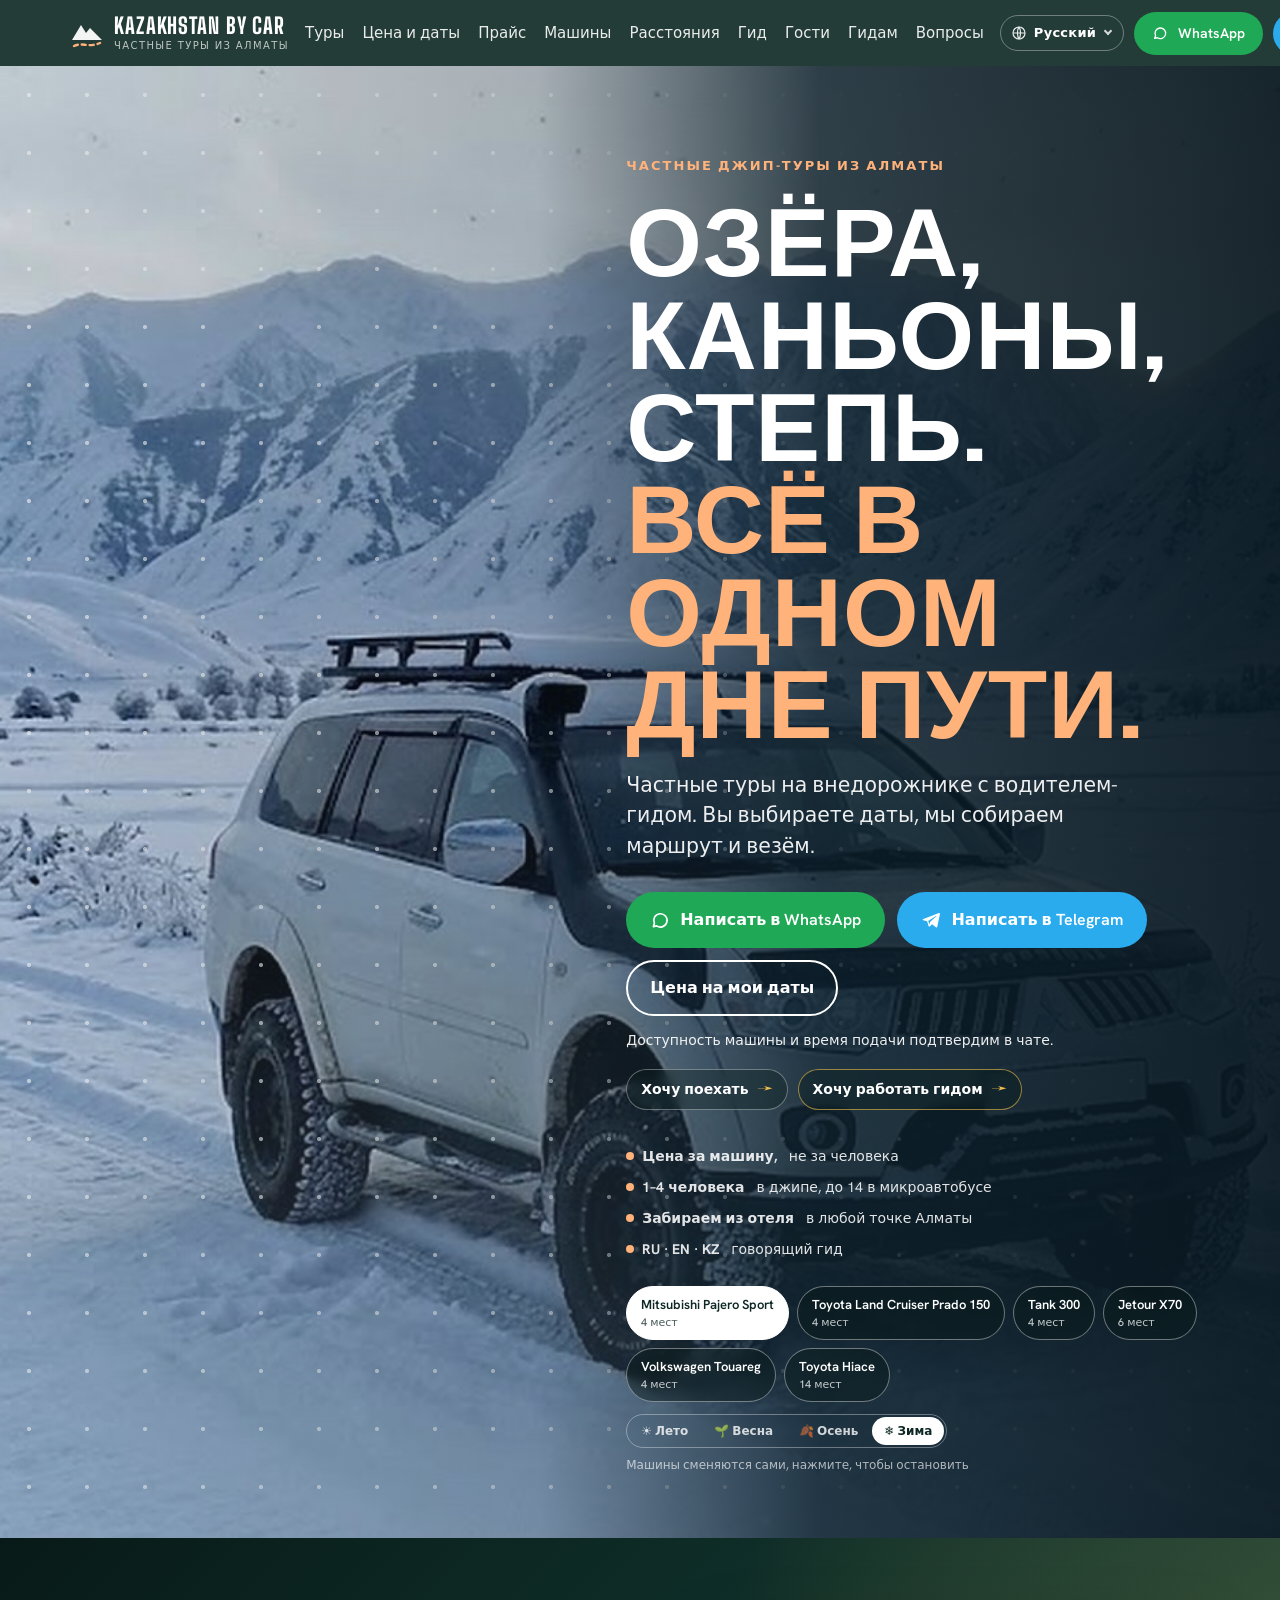
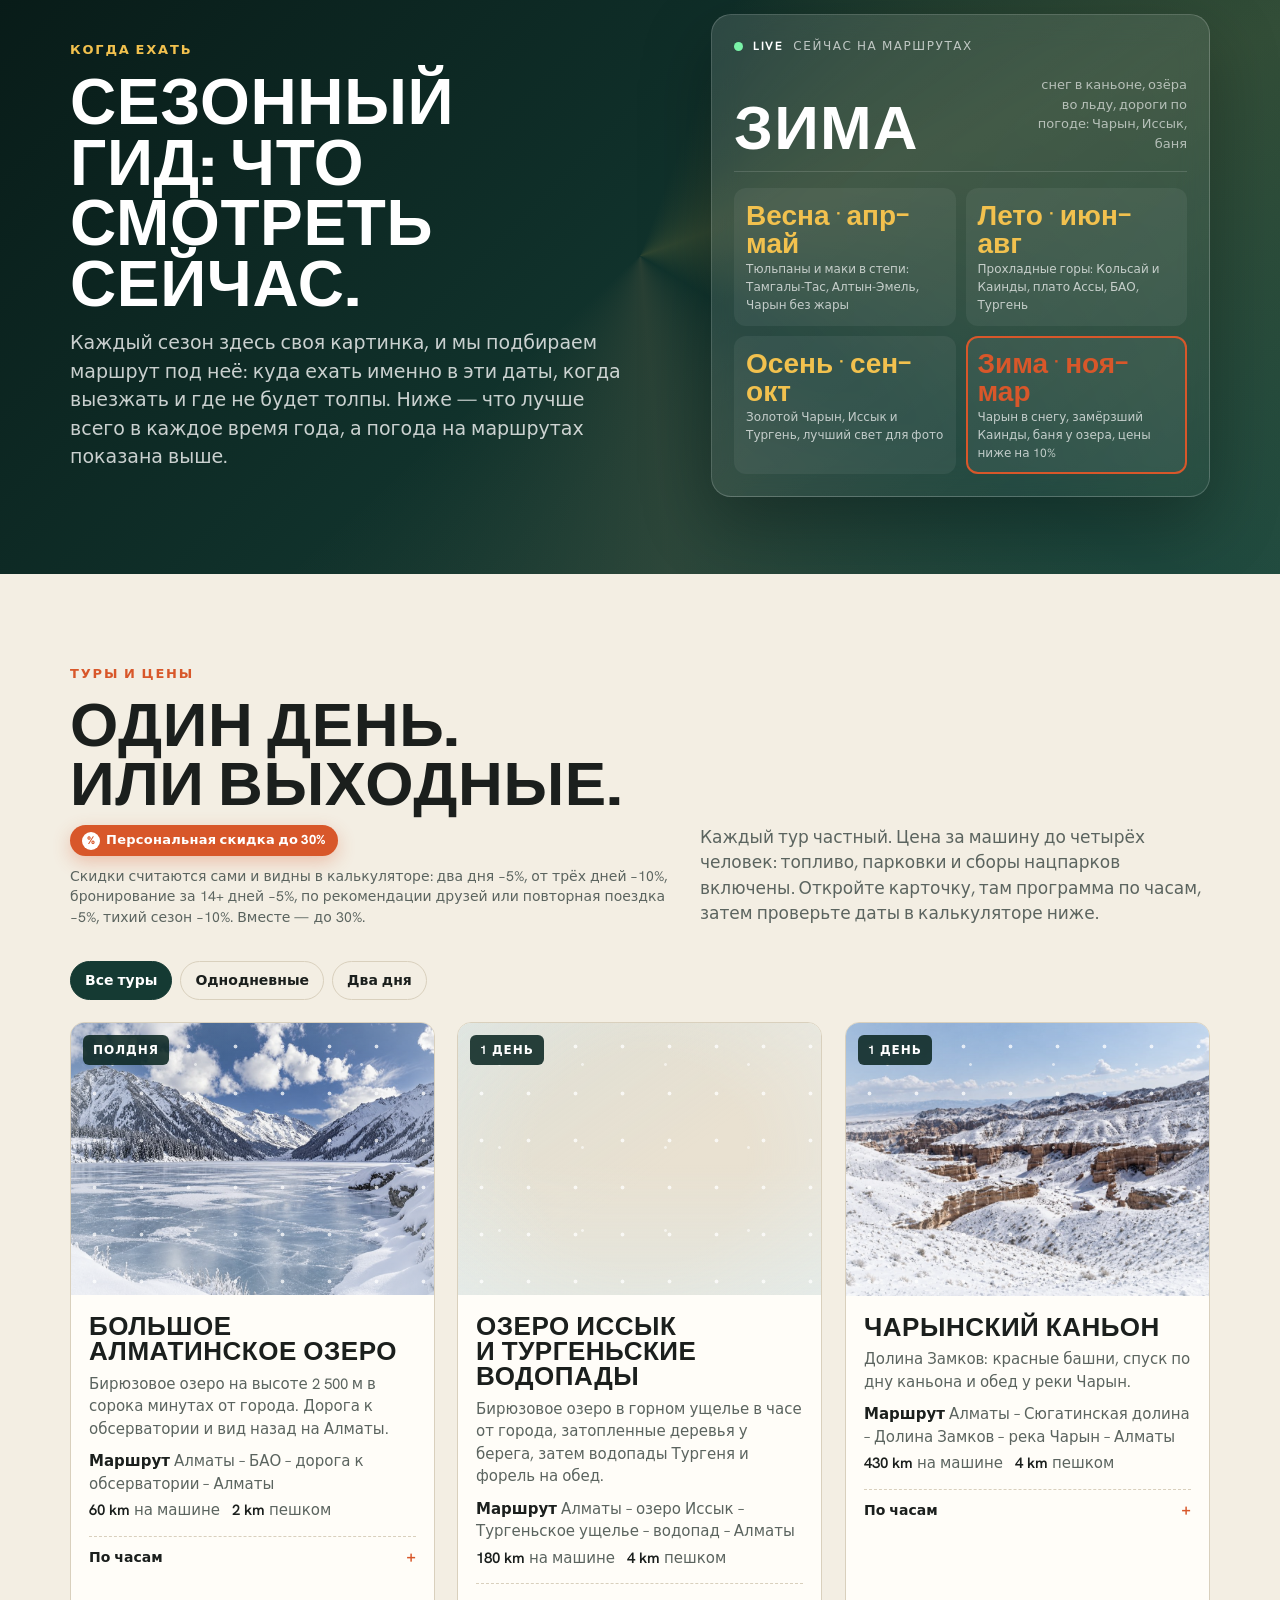
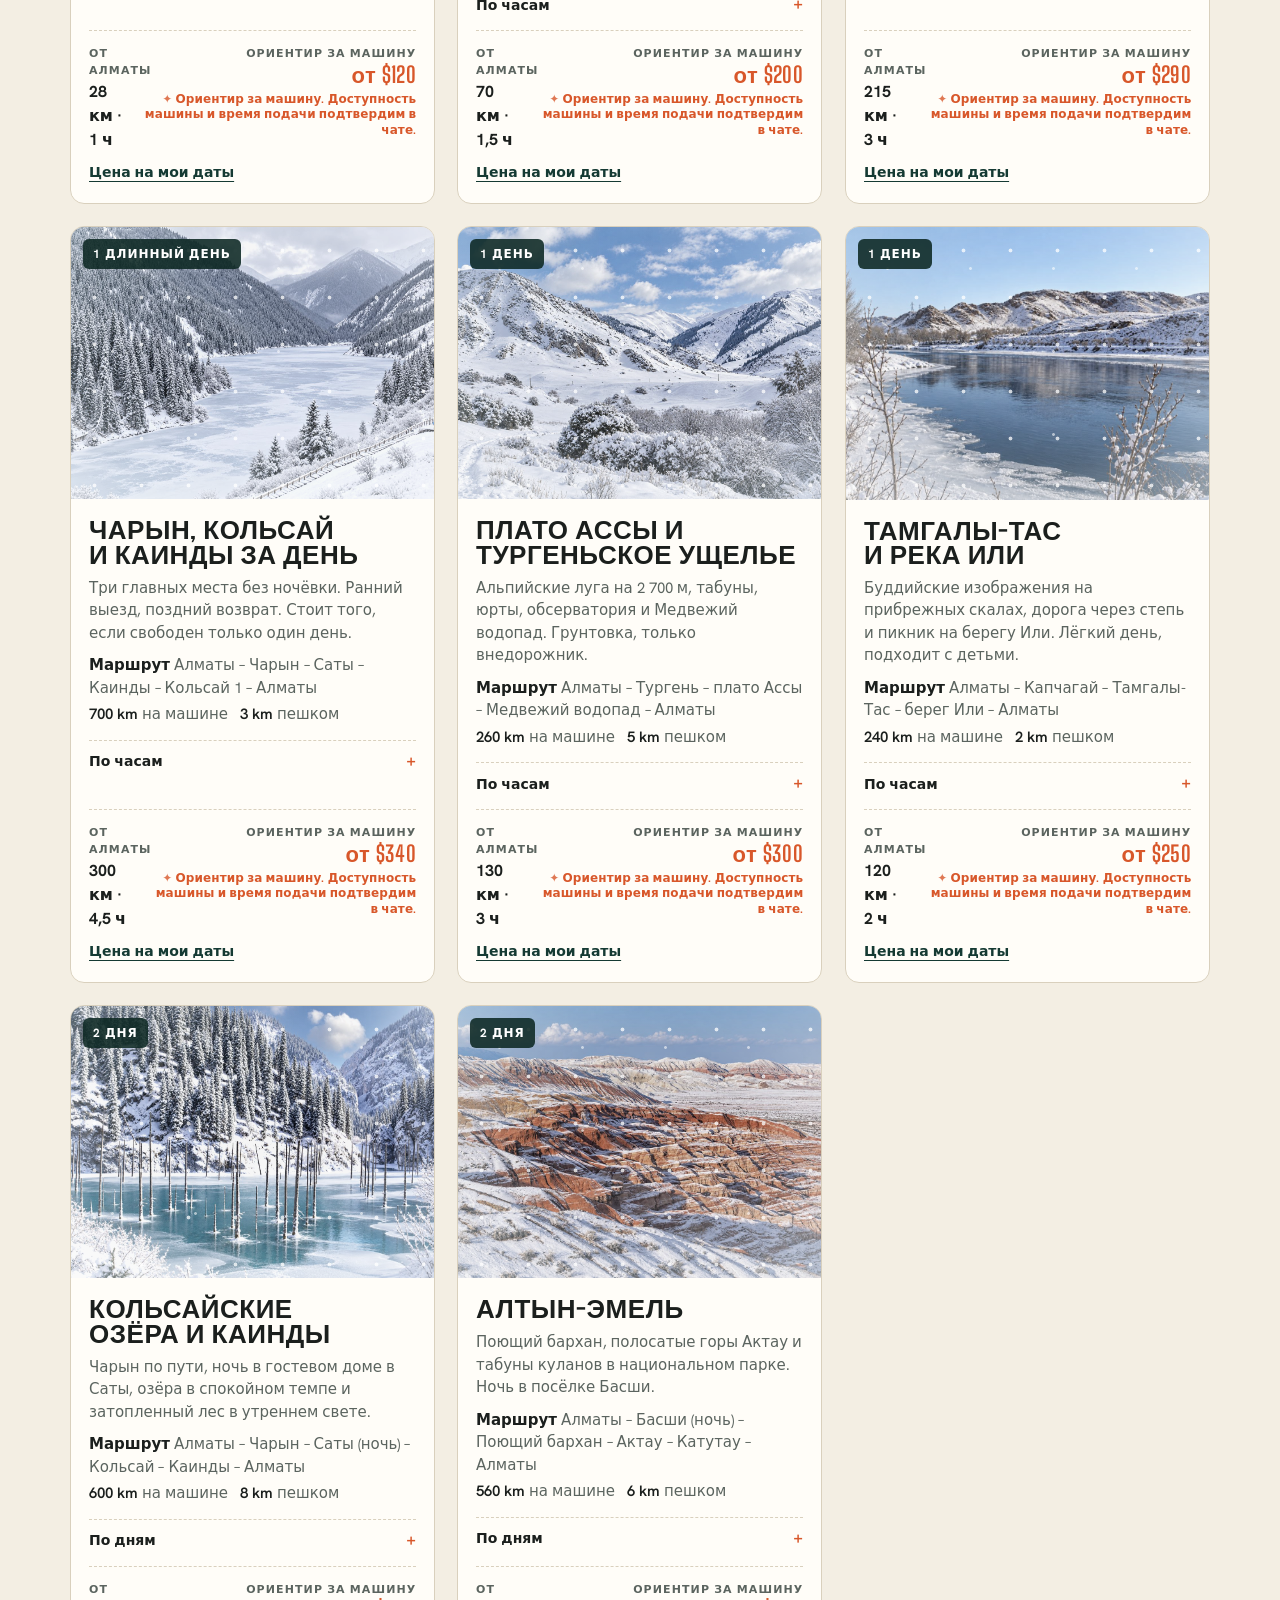
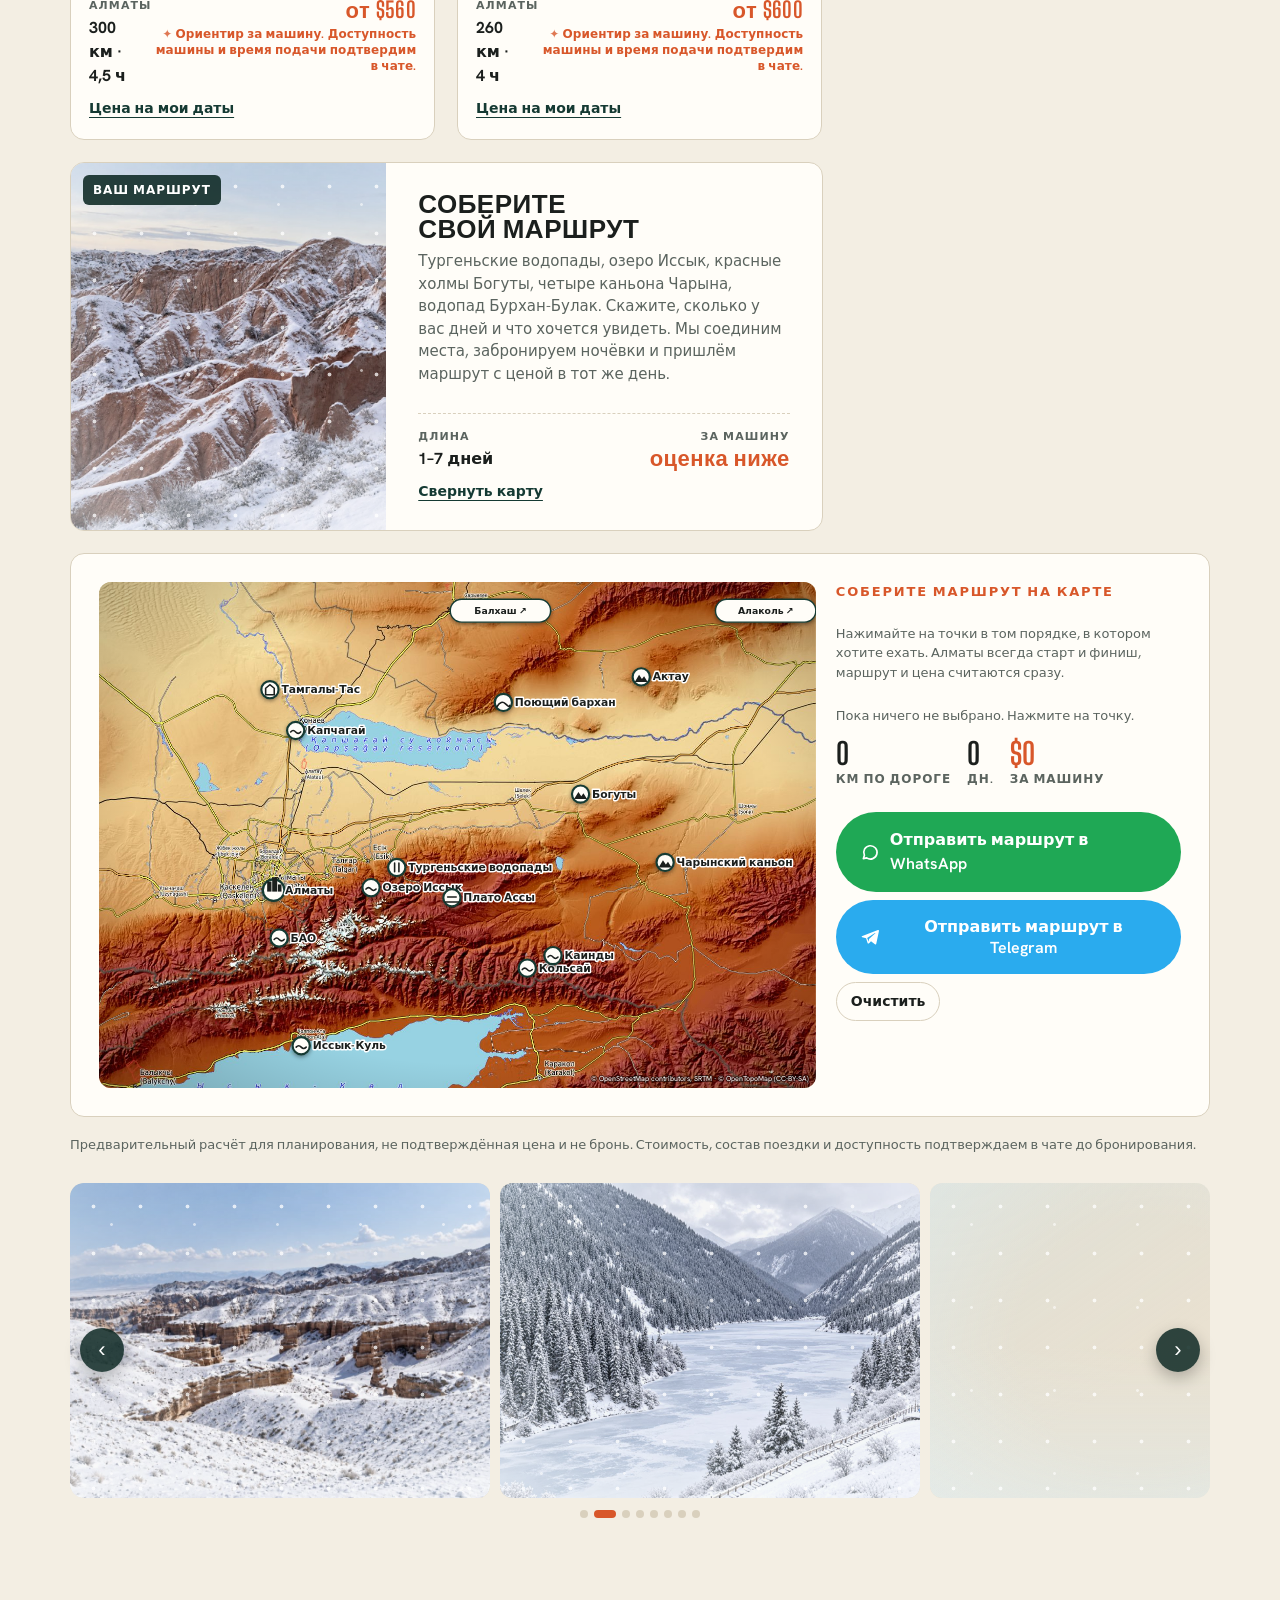
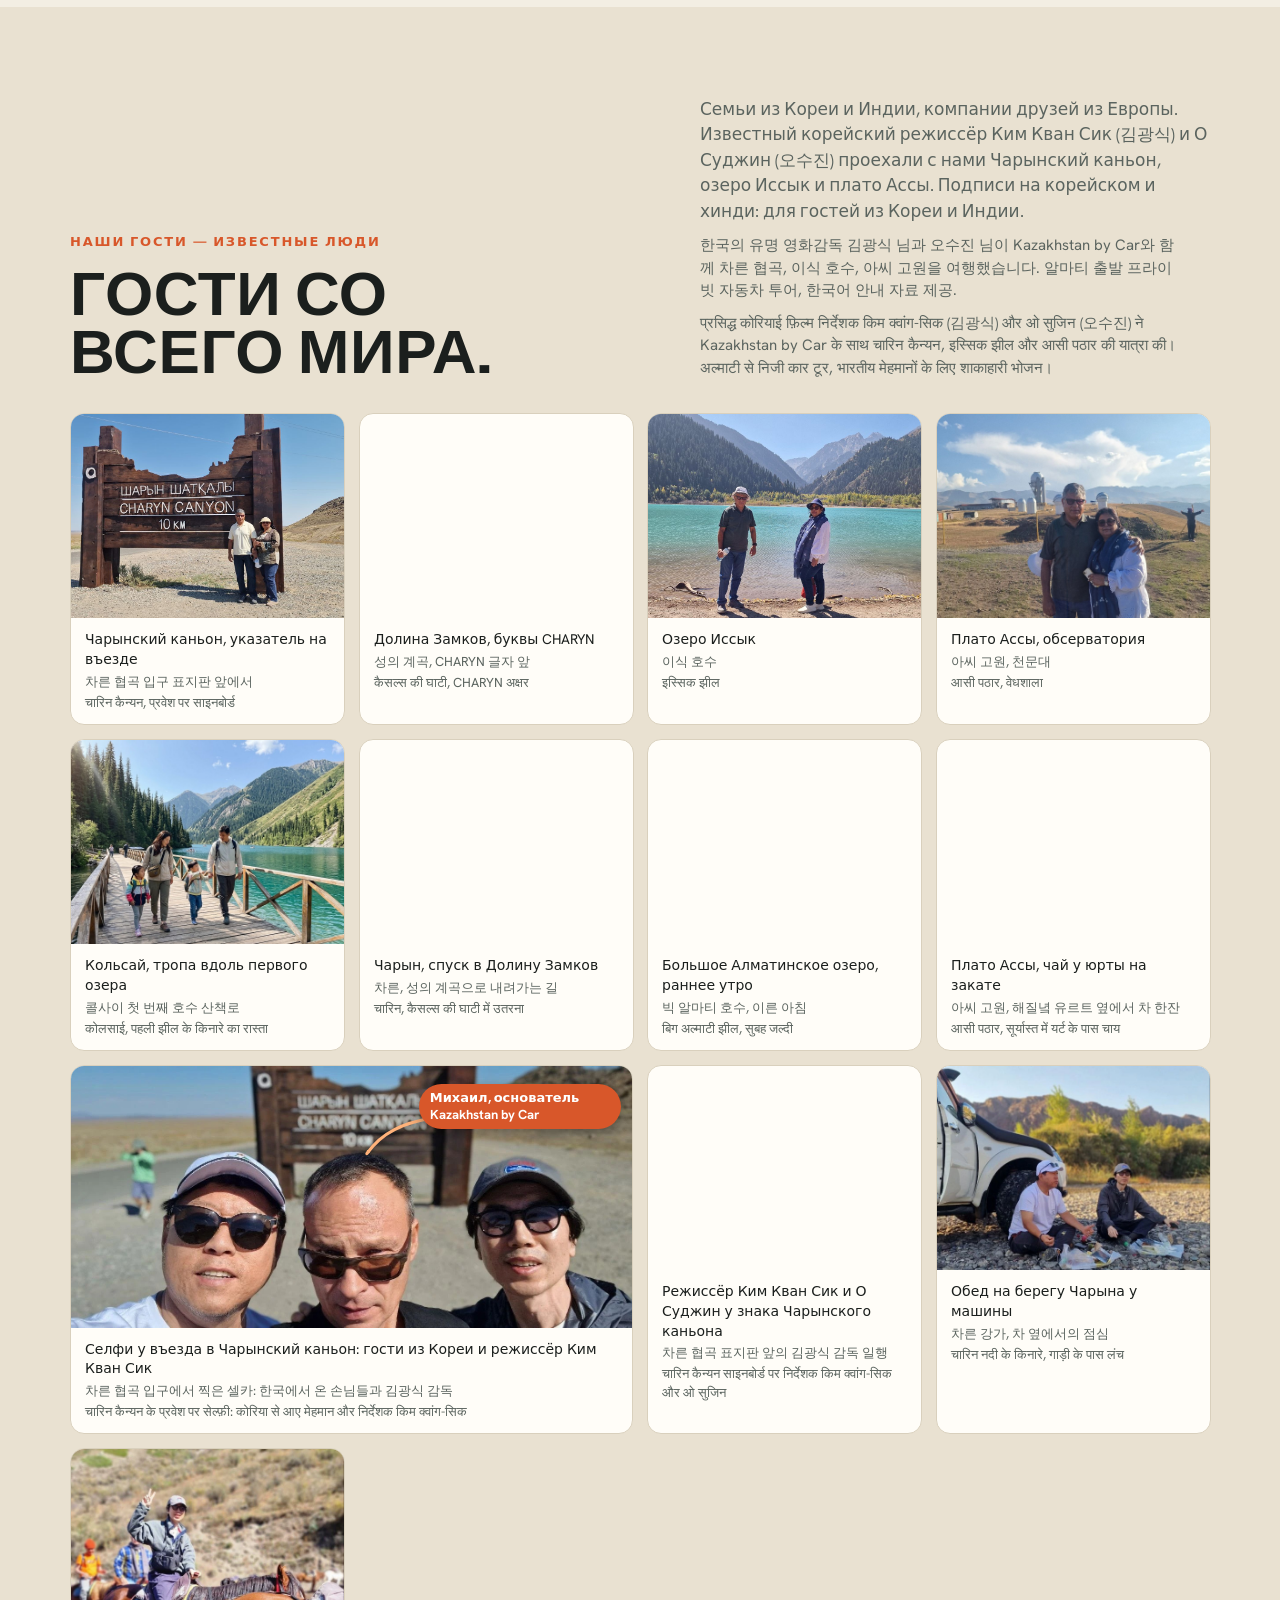
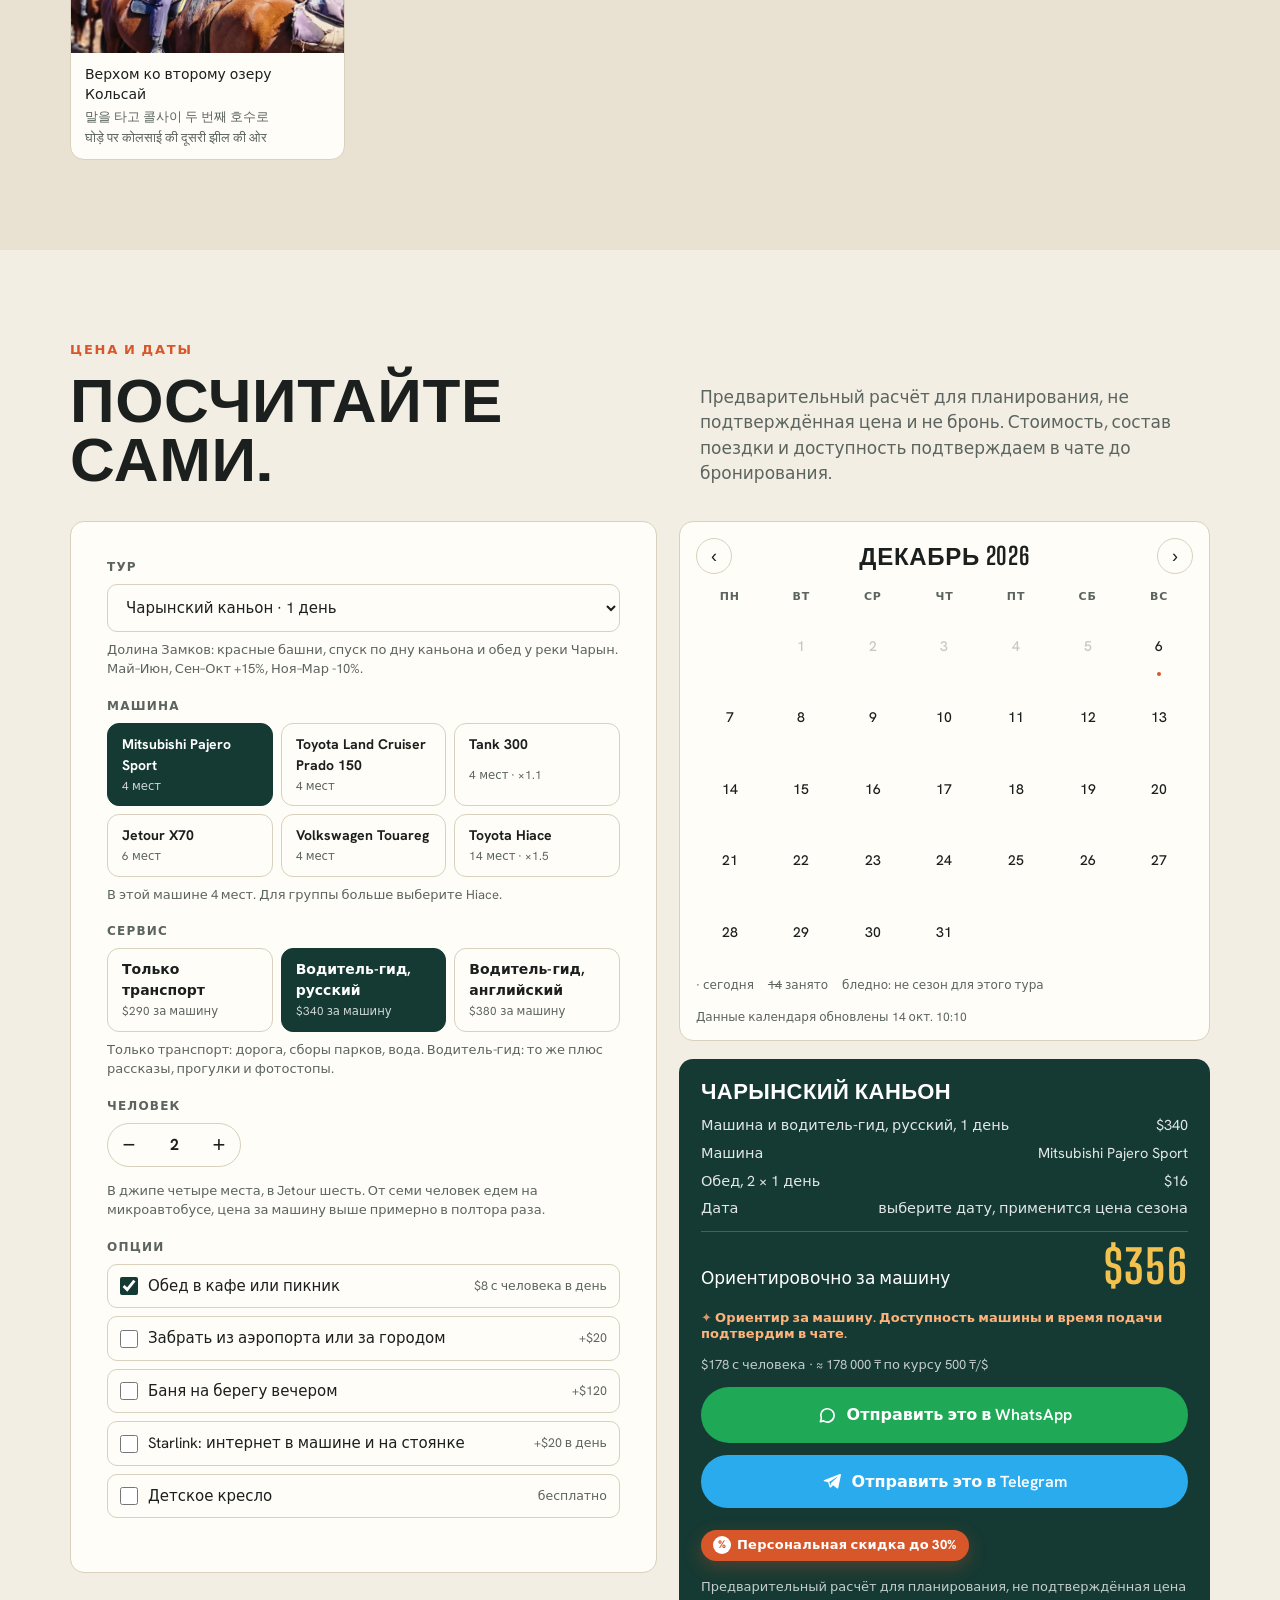
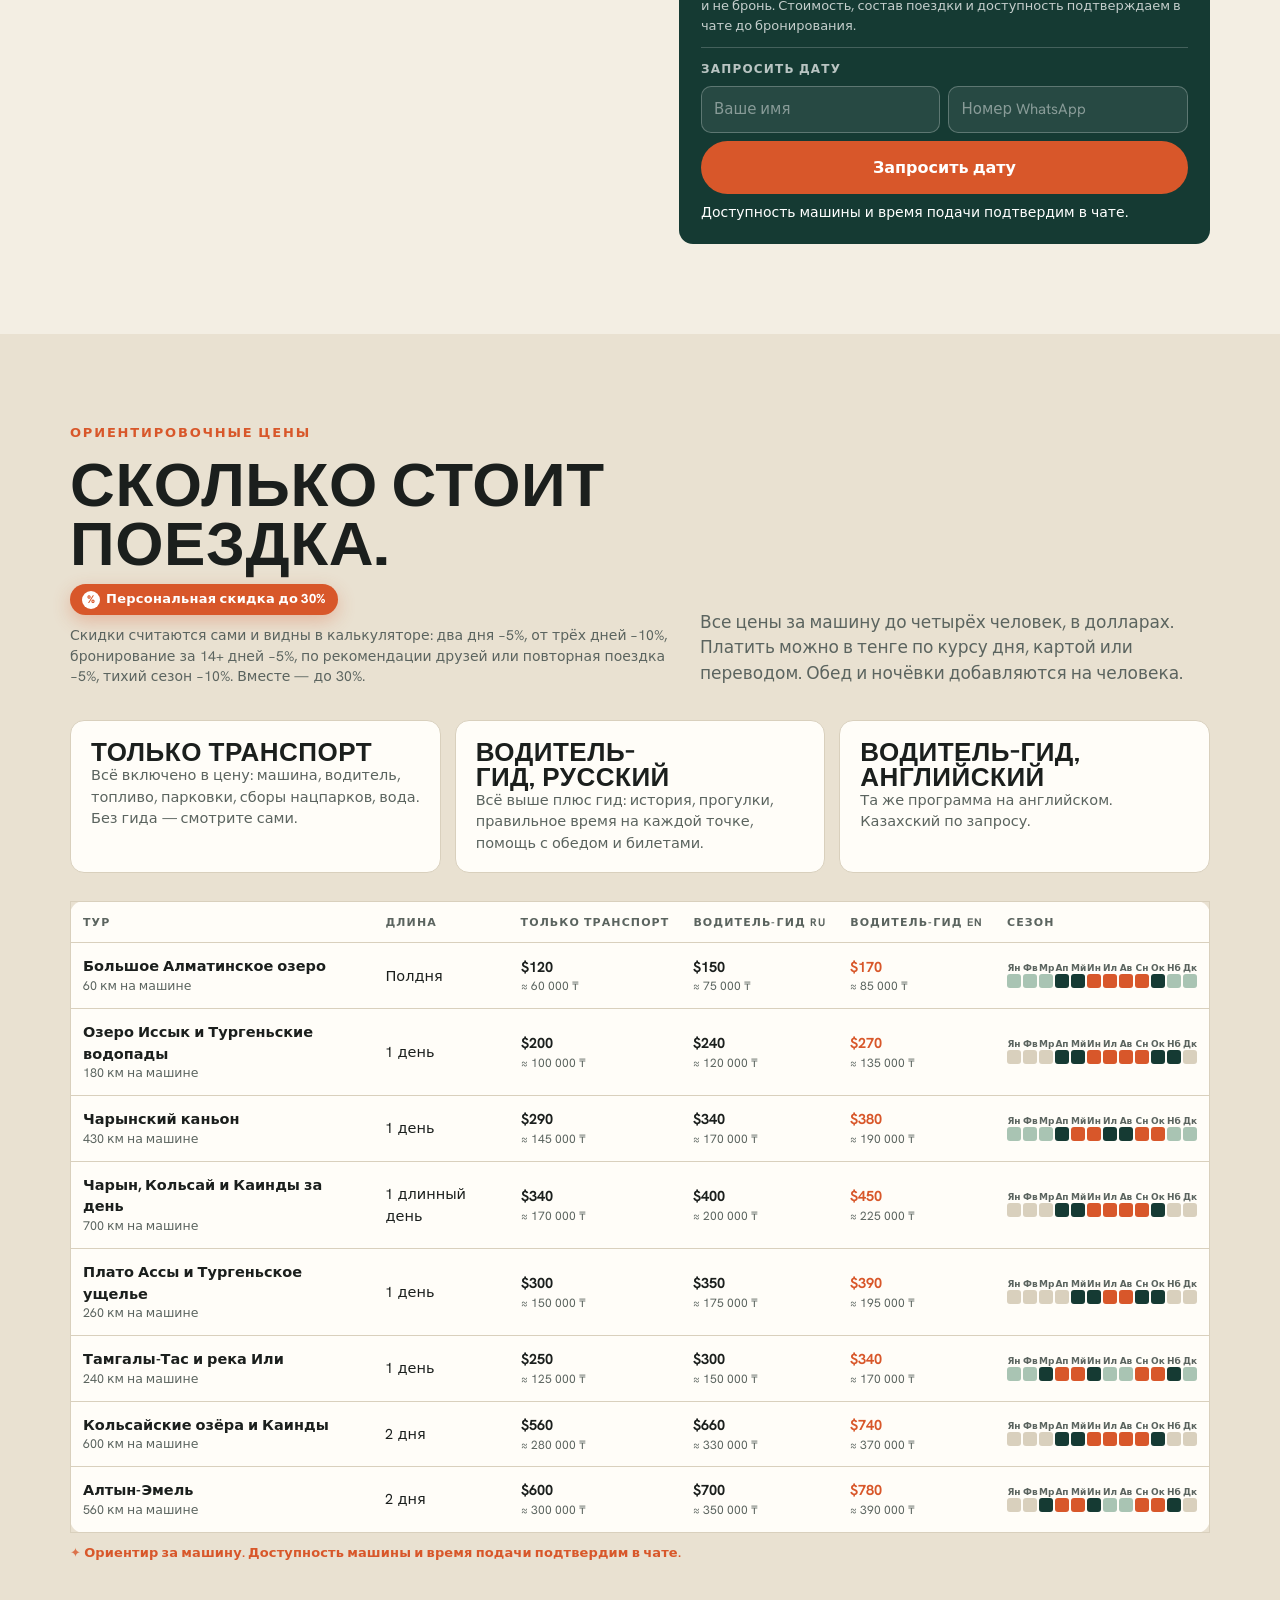
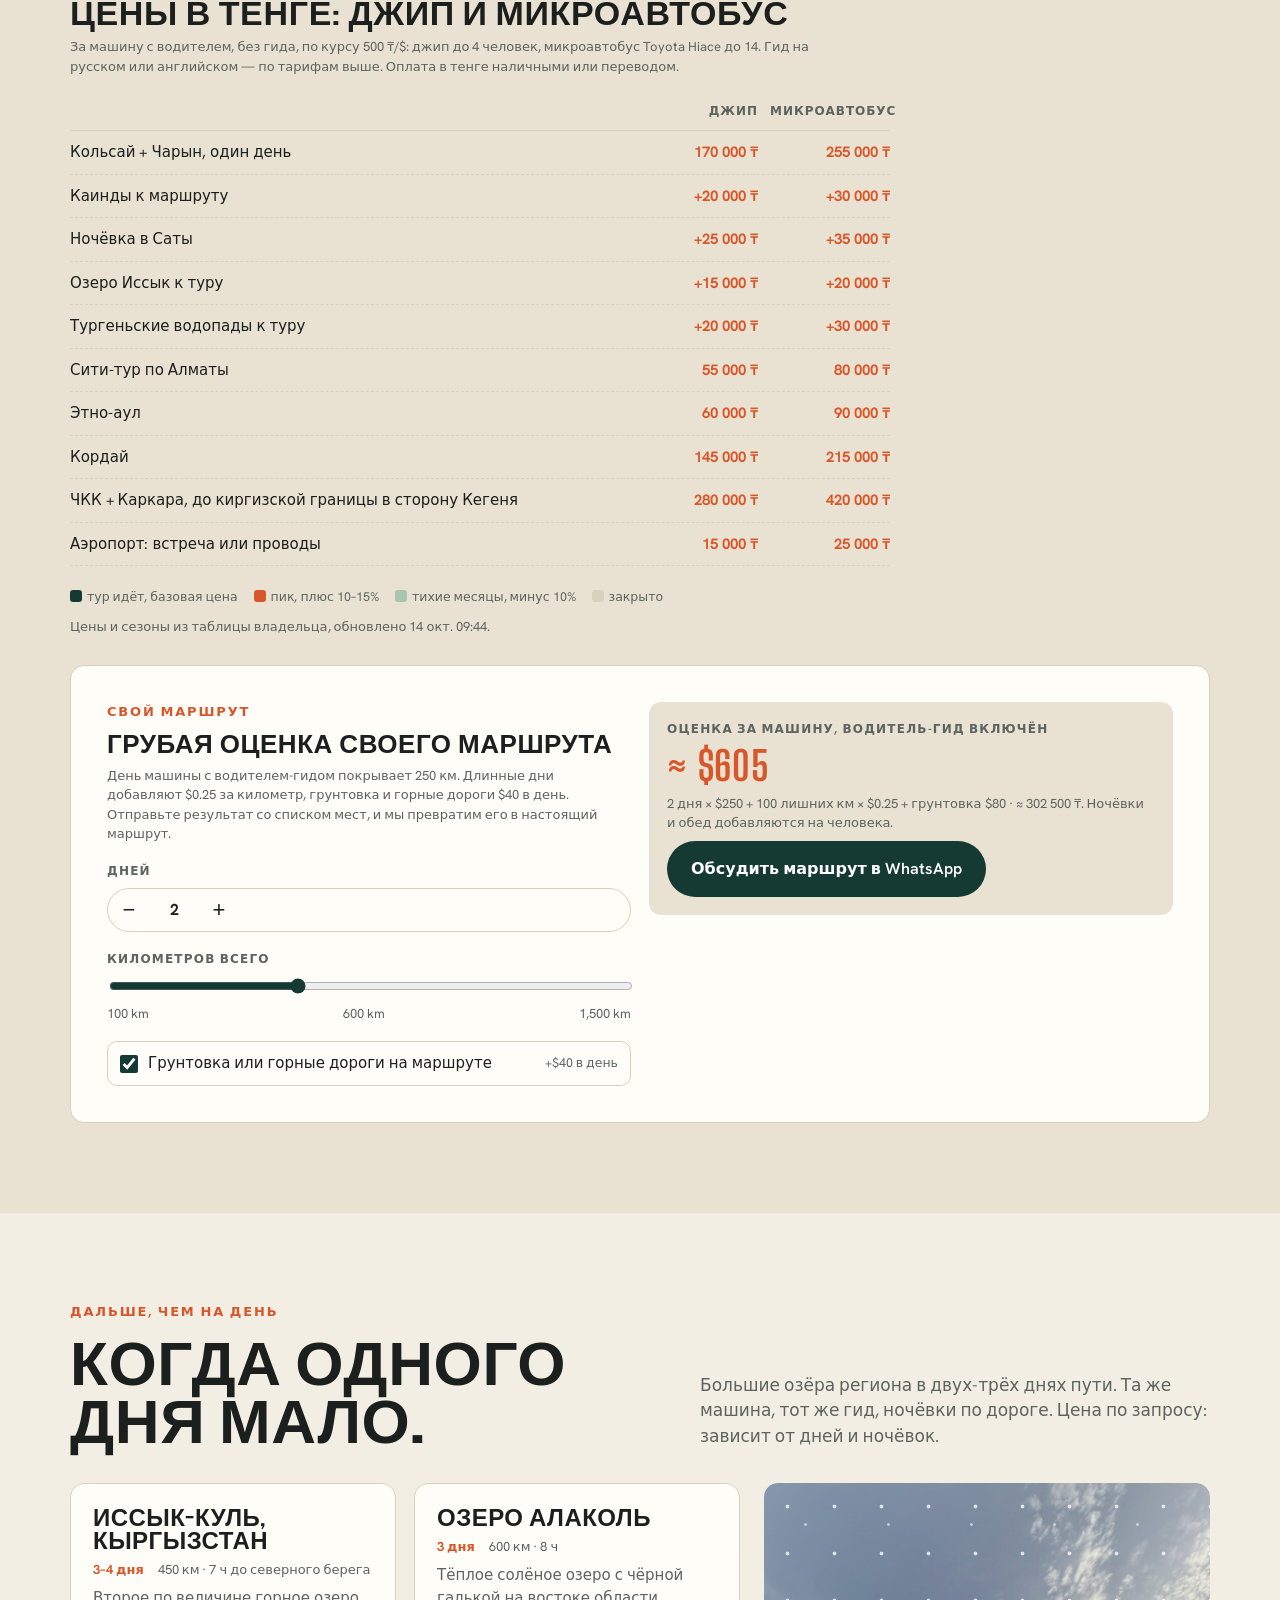
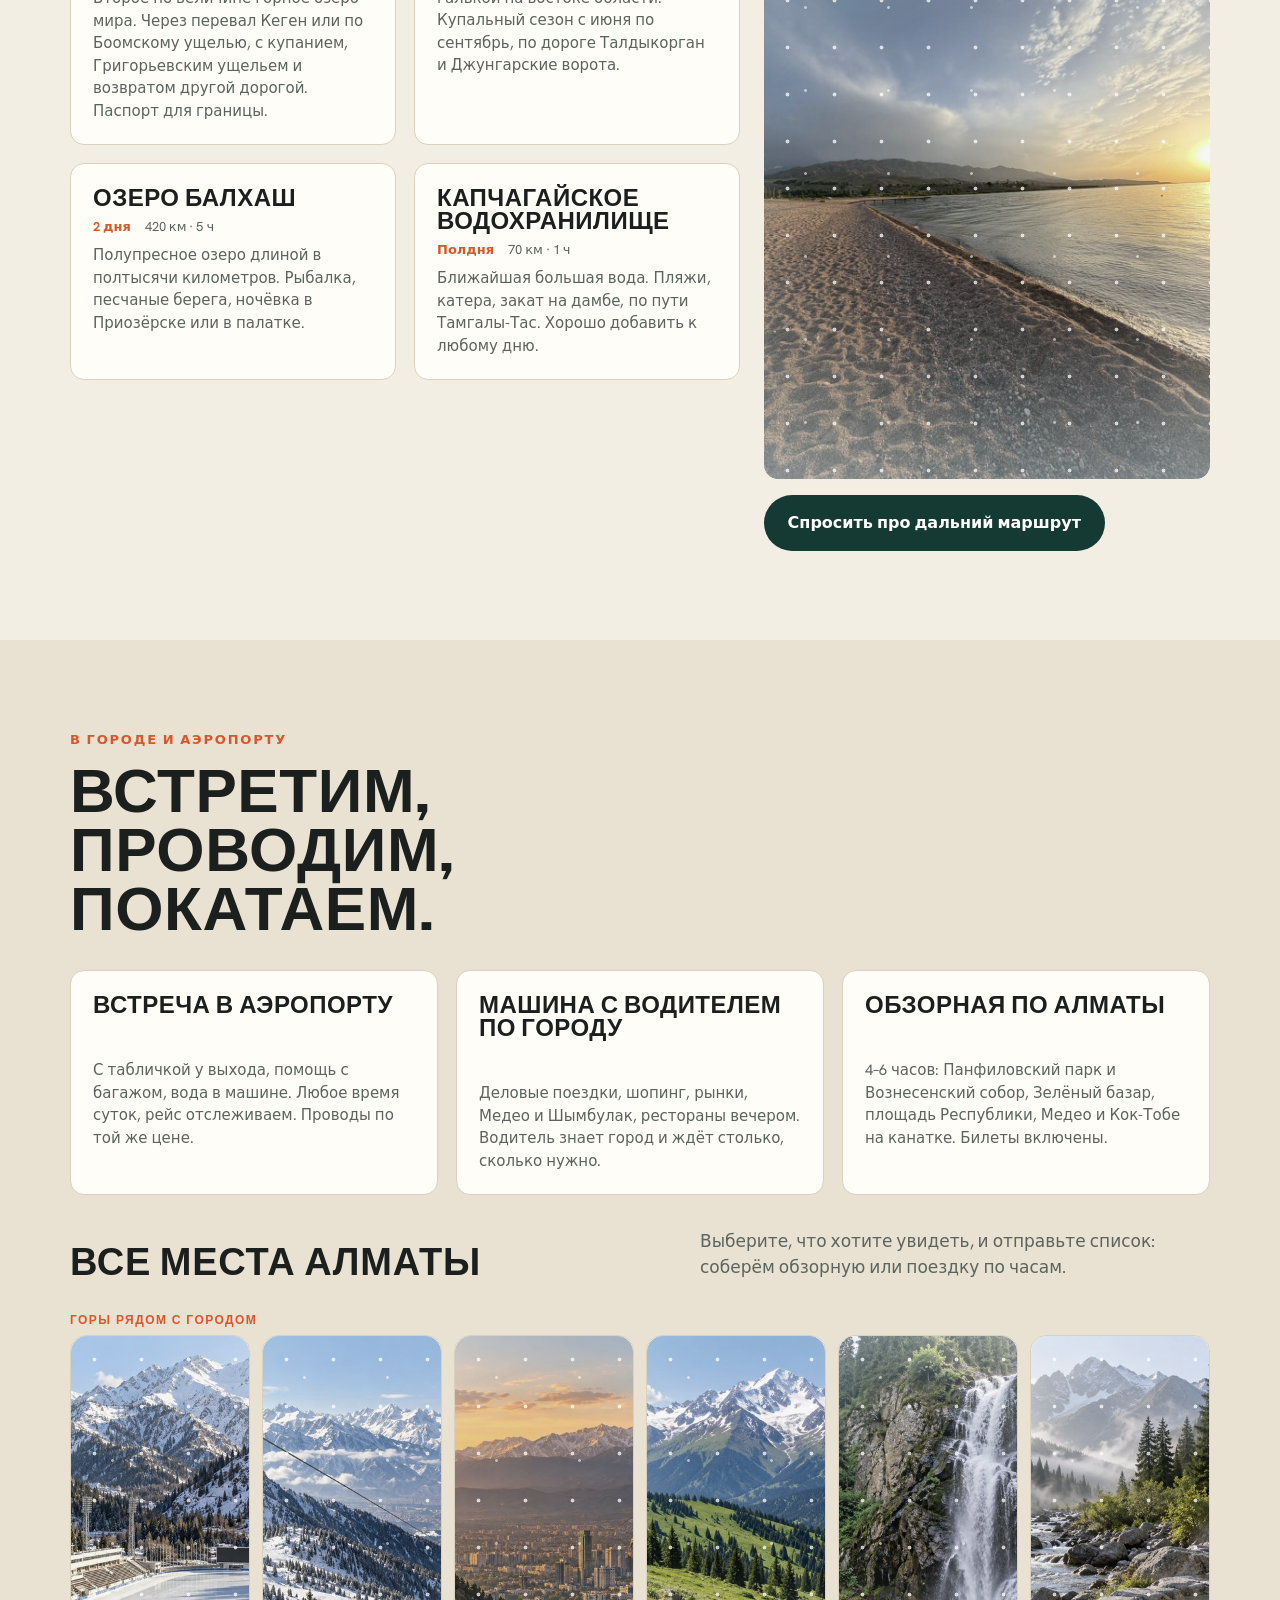
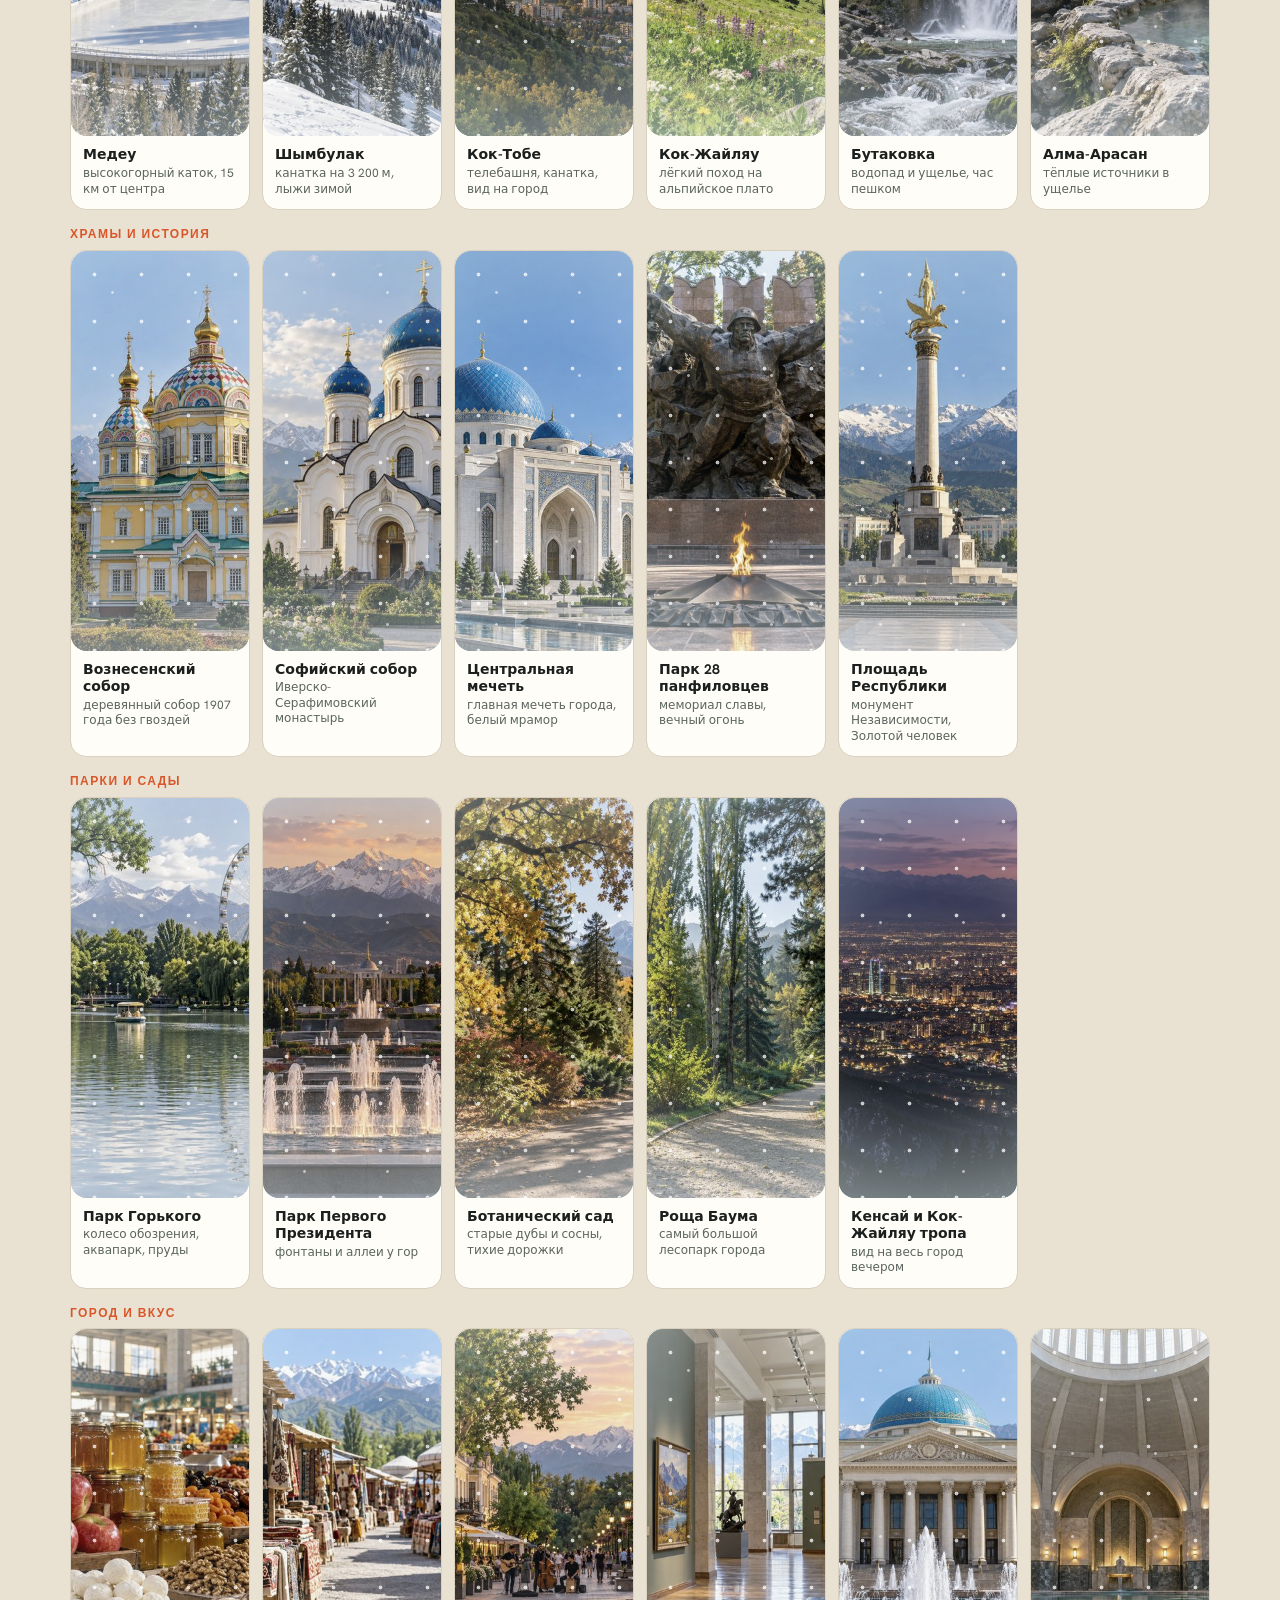
==== commit 7e69b39b: "Clarify estimates, remove simulated availability and demo reviews, track ad inquiries" ====
--- a/index.html
+++ b/index.html
@@ -1,6 +1,6 @@
 <!doctype html>
-<html lang="en">
-<head><meta charset="utf-8"><meta name="viewport" content="width=device-width,initial-scale=1,viewport-fit=cover"><base href="/"><title>Kazakhstan by Car — private jeep tours from Almaty: Charyn, Kolsai, Assy, Altyn-Emel</title><meta name="description" content="Private 4×4 day trips and 2-day tours from Almaty with an English-speaking driver-guide: Charyn Canyon, Kolsai lakes and Kaindy, Assy plateau, Altyn-Emel, Issyk lake. Price per car, instant calculator, booking on WhatsApp."><link rel="canonical" href="https://kazakhstanbycar.com/"><link rel="alternate" hreflang="ru" href="https://kazakhstanbycar.kz/"><link rel="alternate" hreflang="en" href="https://kazakhstanbycar.com/"><link rel="alternate" hreflang="kk" href="https://kazakhstanbycar.kz/kk/"><link rel="alternate" hreflang="ko" href="https://kazakhstanbycar.com/ko/"><link rel="alternate" hreflang="hi" href="https://kazakhstanbycar.com/hi/"><link rel="alternate" hreflang="fr" href="https://kazakhstanbycar.com/fr/"><link rel="alternate" hreflang="es" href="https://kazakhstanbycar.com/es/"><link rel="alternate" hreflang="de" href="https://kazakhstanbycar.com/de/"><link rel="alternate" hreflang="ar" href="https://kazakhstanbycar.com/ar/"><link rel="alternate" hreflang="zh" href="https://kazakhstanbycar.com/zh/"><link rel="alternate" hreflang="x-default" href="https://kazakhstanbycar.com/"><link rel="preload" as="image" href="/img/hero-scene.jpg" fetchpriority="high"><meta property="og:site_name" content="Kazakhstan by Car"><meta property="og:title" content="Kazakhstan by Car — private jeep tours from Almaty: Charyn, Kolsai, Assy, Altyn-Emel"><meta property="og:description" content="Private 4×4 day trips and 2-day tours from Almaty with an English-speaking driver-guide: Charyn Canyon, Kolsai lakes and Kaindy, Assy plateau, Altyn-Emel, Issyk lake. Price per car, instant calculator, booking on WhatsApp."><meta property="og:type" content="website"><meta property="og:url" content="https://kazakhstanbycar.com/"><meta property="og:image" content="https://kazakhstanbycar.com/img/hero-scene.jpg"><meta property="og:image:width" content="1920"><meta property="og:image:height" content="1073"><meta property="og:image:alt" content="Kazakhstan by Car 4x4 tours"><meta property="og:locale" content="en_US"><meta property="og:locale:alternate" content="ru_RU"><meta property="og:locale:alternate" content="kk_KZ"><meta property="og:locale:alternate" content="ko_KR"><meta property="og:locale:alternate" content="hi_IN"><meta property="og:locale:alternate" content="fr_FR"><meta property="og:locale:alternate" content="es_ES"><meta property="og:locale:alternate" content="de_DE"><meta property="og:locale:alternate" content="ar_AE"><meta property="og:locale:alternate" content="zh_CN"><meta name="twitter:card" content="summary_large_image"><meta name="keywords" content="туры из Алматы, джип-тур Чарын, Кольсай, Каинды, Алтын-Эмель, Almaty tours, Charyn canyon tour, Kolsai lakes tour, Almaty day trips, private driver Almaty, 카자흐스탄 여행, 알마티 투어, 차른 협곡, 콜사이 호수, 김광식 감독 카자흐스탄, कज़ाखस्तान यात्रा, अल्माटी टूर, excursions Almaty, tours privados Almaty, Almaty Ausflüge"><meta name="robots" content="index,follow,max-image-preview:large"><script async src="https://www.googletagmanager.com/gtag/js?id=G-49S7LDXQ6F"></script><script>window.dataLayer=window.dataLayer||[];function gtag(){dataLayer.push(arguments)}gtag("js",new Date());gtag("config","G-49S7LDXQ6F",{anonymize_ip:true});</script><style>body{margin:0}img{max-width:100%}[hidden]{display:none!important}</style>
+<html lang="ru">
+<head><meta charset="utf-8"><meta name="viewport" content="width=device-width,initial-scale=1,viewport-fit=cover"><base href="/"><title>Kazakhstan by Car — частные джип-туры из Алматы: Чарын, Кольсай, Ассы, Алтын-Эмель</title><meta name="description" content="Частные туры из Алматы на внедорожнике с водителем-гидом: Чарынский каньон, Кольсайские озёра и Каинды, плато Ассы, Алтын-Эмель, озеро Иссык. Цена за машину, калькулятор, бронирование в WhatsApp."><link rel="canonical" href="https://kazakhstanbycar.kz/"><link rel="alternate" hreflang="ru" href="https://kazakhstanbycar.kz/"><link rel="alternate" hreflang="en" href="https://kazakhstanbycar.com/"><link rel="alternate" hreflang="kk" href="https://kazakhstanbycar.kz/kk/"><link rel="alternate" hreflang="ko" href="https://kazakhstanbycar.com/ko/"><link rel="alternate" hreflang="hi" href="https://kazakhstanbycar.com/hi/"><link rel="alternate" hreflang="fr" href="https://kazakhstanbycar.com/fr/"><link rel="alternate" hreflang="es" href="https://kazakhstanbycar.com/es/"><link rel="alternate" hreflang="de" href="https://kazakhstanbycar.com/de/"><link rel="alternate" hreflang="ar" href="https://kazakhstanbycar.com/ar/"><link rel="alternate" hreflang="zh" href="https://kazakhstanbycar.com/zh/"><link rel="alternate" hreflang="x-default" href="https://kazakhstanbycar.com/"><link rel="preload" as="image" href="/img/hero-scene.jpg" fetchpriority="high"><meta property="og:site_name" content="Kazakhstan by Car"><meta property="og:title" content="Kazakhstan by Car — частные джип-туры из Алматы: Чарын, Кольсай, Ассы, Алтын-Эмель"><meta property="og:description" content="Частные туры из Алматы на внедорожнике с водителем-гидом: Чарынский каньон, Кольсайские озёра и Каинды, плато Ассы, Алтын-Эмель, озеро Иссык. Цена за машину, калькулятор, бронирование в WhatsApp."><meta property="og:type" content="website"><meta property="og:url" content="https://kazakhstanbycar.kz/"><meta property="og:image" content="https://kazakhstanbycar.kz/img/hero-scene.jpg"><meta property="og:image:width" content="1920"><meta property="og:image:height" content="1073"><meta property="og:image:alt" content="Kazakhstan by Car 4x4 tours"><meta property="og:locale" content="ru_RU"><meta property="og:locale:alternate" content="en_US"><meta property="og:locale:alternate" content="kk_KZ"><meta property="og:locale:alternate" content="ko_KR"><meta property="og:locale:alternate" content="hi_IN"><meta property="og:locale:alternate" content="fr_FR"><meta property="og:locale:alternate" content="es_ES"><meta property="og:locale:alternate" content="de_DE"><meta property="og:locale:alternate" content="ar_AE"><meta property="og:locale:alternate" content="zh_CN"><meta name="twitter:card" content="summary_large_image"><meta name="keywords" content="туры из Алматы, джип-тур Чарын, Кольсай, Каинды, Алтын-Эмель, Almaty tours, Charyn canyon tour, Kolsai lakes tour, Almaty day trips, private driver Almaty, 카자흐스탄 여행, 알마티 투어, 차른 협곡, 콜사이 호수, 김광식 감독 카자흐스탄, कज़ाखस्तान यात्रा, अल्माटी टूर, excursions Almaty, tours privados Almaty, Almaty Ausflüge"><meta name="robots" content="index,follow,max-image-preview:large"><script async src="https://www.googletagmanager.com/gtag/js?id=G-49S7LDXQ6F"></script><script>window.dataLayer=window.dataLayer||[];function gtag(){dataLayer.push(arguments)}gtag("js",new Date());gtag("config","G-49S7LDXQ6F",{anonymize_ip:true});</script><style>body{margin:0}img{max-width:100%}[hidden]{display:none!important}</style>
 <link rel="preconnect" href="https://fonts.googleapis.com">
 <link rel="preconnect" href="https://fonts.gstatic.com" crossorigin>
 <link rel="stylesheet" href="https://fonts.googleapis.com/css2?family=Big+Shoulders+Display:wght@700;800&family=Hanken+Grotesk:wght@400;500;600;700&family=Noto+Sans+KR:wght@400;500;700;900&family=Noto+Sans+Arabic:wght@400;500;700;800&family=Noto+Sans+SC:wght@400;500;700;900&family=Noto+Sans+Devanagari:wght@400;500;700;900&display=swap">
@@ -508,7 +508,7 @@
 .hero-season-fx{position:absolute;inset:0;z-index:-1;pointer-events:none;opacity:.7;background-repeat:repeat}.hero-season-fx{background-image:radial-gradient(circle,rgba(255,255,255,.92) 0 1.6px,transparent 2.5px);background-size:58px 58px;animation:winterFall 10s linear infinite}html:not([data-season="winter"]) .hero-season-fx{opacity:0}html[data-season="autumn"] .hero-season-fx{opacity:.45;background-image:radial-gradient(ellipse,rgba(238,135,50,.9) 0 2px,transparent 3px);background-size:84px 94px;animation:autumnDrift 12s linear infinite}html[data-season="spring"] .hero-season-fx{opacity:.35;background-image:radial-gradient(ellipse,rgba(255,214,227,.9) 0 1.5px,transparent 2.4px);background-size:75px 91px;animation:springDrift 14s linear infinite}
 @keyframes winterFall{to{background-position:47px 141px,83px 249px}}@keyframes autumnDrift{to{background-position:72px 172px,-103px 236px}}@keyframes springDrift{to{background-position:61px 154px,-89px 206px}}@keyframes summerGlow{to{opacity:.45;transform:scale(1.03)}}
 @media(prefers-reduced-motion:reduce){.season-story::before,.season-live-dot,.season-media-wrap::after,.hero-season-fx{animation:none}.season-media-wrap>img{transition:none}}
-</style><script type="application/ld+json">{"@context":"https://schema.org","@type":"TravelAgency","name":"Kazakhstan by Car","url":"https://kazakhstanbycar.com/","telephone":"+77070009009","image":"https://kazakhstanbycar.com/img/hero-scene.jpg","priceRange":"$$","address":{"@type":"PostalAddress","addressLocality":"Almaty","addressCountry":"KZ"},"areaServed":["Almaty","Almaty Region","Kazakhstan"],"sameAs":["https://instagram.com/mchechin81","https://instagram.com/mobibantour"],"availableLanguage":["ru","en","kk","ko","hi","fr","es","de","ar","zh"]}</script><script type="application/ld+json">{"@context":"https://schema.org","@type":"ItemList","name":"Pick a day. Or a weekend.","itemListElement":[{"@type":"ListItem","position":1,"url":"https://kazakhstanbycar.com/#tours","item":{"@type":"TouristTrip","name":"Big Almaty Lake","description":"A turquoise lake at 2,500 m, forty minutes from the city. The road to the observatory and a view back over Almaty.","url":"https://kazakhstanbycar.com/#tours","touristType":"private tour","itinerary":{"@type":"ItemList","itemListElement":[{"@type":"ListItem","position":1,"name":"Almaty"},{"@type":"ListItem","position":2,"name":"Big Almaty Lake"},{"@type":"ListItem","position":3,"name":"observatory road"},{"@type":"ListItem","position":4,"name":"Almaty"}]}}},{"@type":"ListItem","position":2,"url":"https://kazakhstanbycar.com/#tours","item":{"@type":"TouristTrip","name":"Issyk lake and Turgen waterfalls","description":"A turquoise lake in a mountain gorge an hour from the city, drowned trees by the shore, then the Turgen waterfalls and trout for lunch.","url":"https://kazakhstanbycar.com/#tours","touristType":"private tour","itinerary":{"@type":"ItemList","itemListElement":[{"@type":"ListItem","position":1,"name":"Almaty"},{"@type":"ListItem","position":2,"name":"Issyk lake"},{"@type":"ListItem","position":3,"name":"Turgen gorge"},{"@type":"ListItem","position":4,"name":"waterfall"},{"@type":"ListItem","position":5,"name":"Almaty"}]}}},{"@type":"ListItem","position":3,"url":"https://kazakhstanbycar.com/#tours","item":{"@type":"TouristTrip","name":"Charyn Canyon","description":"The Valley of Castles: red rock towers, a walk down the canyon floor and lunch by the Charyn river.","url":"https://kazakhstanbycar.com/#tours","touristType":"private tour","itinerary":{"@type":"ItemList","itemListElement":[{"@type":"ListItem","position":1,"name":"Almaty"},{"@type":"ListItem","position":2,"name":"Sogety valley"},{"@type":"ListItem","position":3,"name":"Valley of Castles"},{"@type":"ListItem","position":4,"name":"Charyn river"},{"@type":"ListItem","position":5,"name":"Almaty"}]}}},{"@type":"ListItem","position":4,"url":"https://kazakhstanbycar.com/#tours","item":{"@type":"TouristTrip","name":"Charyn, Kolsai and Kaindy in one day","description":"The three big sights without a night away. Early start, late return, worth it if you only have one free day.","url":"https://kazakhstanbycar.com/#tours","touristType":"private tour","itinerary":{"@type":"ItemList","itemListElement":[{"@type":"ListItem","position":1,"name":"Almaty"},{"@type":"ListItem","position":2,"name":"Charyn"},{"@type":"ListItem","position":3,"name":"Saty"},{"@type":"ListItem","position":4,"name":"Kaindy"},{"@type":"ListItem","position":5,"name":"Kolsai 1"},{"@type":"ListItem","position":6,"name":"Almaty"}]}}},{"@type":"ListItem","position":5,"url":"https://kazakhstanbycar.com/#tours","item":{"@type":"TouristTrip","name":"Assy Plateau and Turgen gorge","description":"Alpine meadows at 2,700 m, horse herds, yurts, the observatory and Bear waterfall. Gravel road, 4×4 only.","url":"https://kazakhstanbycar.com/#tours","touristType":"private tour","itinerary":{"@type":"ItemList","itemListElement":[{"@type":"ListItem","position":1,"name":"Almaty"},{"@type":"ListItem","position":2,"name":"Turgen gorge"},{"@type":"ListItem","position":3,"name":"Assy plateau"},{"@type":"ListItem","position":4,"name":"Bear waterfall"},{"@type":"ListItem","position":5,"name":"Almaty"}]}}},{"@type":"ListItem","position":6,"url":"https://kazakhstanbycar.com/#tours","item":{"@type":"TouristTrip","name":"Tamgaly-Tas and the Ili river","description":"Buddha images carved into river rocks, a steppe drive and a picnic on the bank of the Ili. Easy day, good with kids.","url":"https://kazakhstanbycar.com/#tours","touristType":"private tour","itinerary":{"@type":"ItemList","itemListElement":[{"@type":"ListItem","position":1,"name":"Almaty"},{"@type":"ListItem","position":2,"name":"Kapchagay"},{"@type":"ListItem","position":3,"name":"Tamgaly-Tas"},{"@type":"ListItem","position":4,"name":"Ili river"},{"@type":"ListItem","position":5,"name":"Almaty"}]}}},{"@type":"ListItem","position":7,"url":"https://kazakhstanbycar.com/#tours","item":{"@type":"TouristTrip","name":"Kolsai Lakes and Kaindy","description":"Charyn on the way, a night in a guesthouse in Saty, the lakes at a calm pace and the sunken forest in morning light.","url":"https://kazakhstanbycar.com/#tours","touristType":"private tour","itinerary":{"@type":"ItemList","itemListElement":[{"@type":"ListItem","position":1,"name":"Almaty"},{"@type":"ListItem","position":2,"name":"Charyn"},{"@type":"ListItem","position":3,"name":"Saty (night)"},{"@type":"ListItem","position":4,"name":"Kolsai"},{"@type":"ListItem","position":5,"name":"Kaindy"},{"@type":"ListItem","position":6,"name":"Almaty"}]}}},{"@type":"ListItem","position":8,"url":"https://kazakhstanbycar.com/#tours","item":{"@type":"TouristTrip","name":"Altyn-Emel","description":"The Singing Dune, the striped Aktau mountains and kulan herds in the national park. Overnight in Basshi village.","url":"https://kazakhstanbycar.com/#tours","touristType":"private tour","itinerary":{"@type":"ItemList","itemListElement":[{"@type":"ListItem","position":1,"name":"Almaty"},{"@type":"ListItem","position":2,"name":"Basshi (night)"},{"@type":"ListItem","position":3,"name":"Singing Dune"},{"@type":"ListItem","position":4,"name":"Aktau"},{"@type":"ListItem","position":5,"name":"Katutau"},{"@type":"ListItem","position":6,"name":"Almaty"}]}}}]}</script><script type="application/ld+json">{"@context":"https://schema.org","@type":"FAQPage","mainEntity":[{"@type":"Question","name":"Is the price per person or per car?","acceptedAnswer":{"@type":"Answer","text":"Per car, for up to four travellers. A couple and a group of four pay the same for the car; lunch and guesthouse nights are per person."}},{"@type":"Question","name":"Do you run group tours?","acceptedAnswer":{"@type":"Answer","text":"No. Every departure is private: your dates, your pace, your stops. For five or more people we use the minibus."}},{"@type":"Question","name":"How do I pay?","acceptedAnswer":{"@type":"Answer","text":"On the day, in cash (tenge, dollars or euros), by card or by bank transfer. Two-day tours need a 20% deposit to hold the guesthouse."}},{"@type":"Question","name":"What should I bring?","acceptedAnswer":{"@type":"Answer","text":"Layers (it is 10 degrees colder at the lakes than in the city), sun protection, walking shoes and your passport for park checkpoints."}},{"@type":"Question","name":"Can we change the plan on the way?","acceptedAnswer":{"@type":"Answer","text":"Yes. Stay longer at a viewpoint, skip a stop, add one. The only fixed points are park closing times."}},{"@type":"Question","name":"Airport transfers and city driving?","acceptedAnswer":{"@type":"Answer","text":"Yes. Transfers at any hour, a car with driver by the hour, an Almaty city tour. A half day at Big Almaty Lake fits a long layover."}}]}</script>
+</style><script type="application/ld+json">{"@context":"https://schema.org","@type":"TravelAgency","name":"Kazakhstan by Car","url":"https://kazakhstanbycar.kz/","telephone":"+77070009009","image":"https://kazakhstanbycar.kz/img/hero-scene.jpg","priceRange":"$$","address":{"@type":"PostalAddress","addressLocality":"Almaty","addressCountry":"KZ"},"areaServed":["Almaty","Almaty Region","Kazakhstan"],"sameAs":["https://instagram.com/mchechin81","https://instagram.com/mobibantour"],"availableLanguage":["ru","en","kk","ko","hi","fr","es","de","ar","zh"]}</script><script type="application/ld+json">{"@context":"https://schema.org","@type":"ItemList","name":"Один день. Или выходные.","itemListElement":[{"@type":"ListItem","position":1,"url":"https://kazakhstanbycar.kz/#tours","item":{"@type":"TouristTrip","name":"Большое Алматинское озеро","description":"Бирюзовое озеро на высоте 2 500 м в сорока минутах от города. Дорога к обсерватории и вид назад на Алматы.","url":"https://kazakhstanbycar.kz/#tours","touristType":"private tour","itinerary":{"@type":"ItemList","itemListElement":[{"@type":"ListItem","position":1,"name":"Алматы"},{"@type":"ListItem","position":2,"name":"БАО"},{"@type":"ListItem","position":3,"name":"дорога к обсерватории"},{"@type":"ListItem","position":4,"name":"Алматы"}]}}},{"@type":"ListItem","position":2,"url":"https://kazakhstanbycar.kz/#tours","item":{"@type":"TouristTrip","name":"Озеро Иссык и Тургеньские водопады","description":"Бирюзовое озеро в горном ущелье в часе от города, затопленные деревья у берега, затем водопады Тургеня и форель на обед.","url":"https://kazakhstanbycar.kz/#tours","touristType":"private tour","itinerary":{"@type":"ItemList","itemListElement":[{"@type":"ListItem","position":1,"name":"Алматы"},{"@type":"ListItem","position":2,"name":"озеро Иссык"},{"@type":"ListItem","position":3,"name":"Тургеньское ущелье"},{"@type":"ListItem","position":4,"name":"водопад"},{"@type":"ListItem","position":5,"name":"Алматы"}]}}},{"@type":"ListItem","position":3,"url":"https://kazakhstanbycar.kz/#tours","item":{"@type":"TouristTrip","name":"Чарынский каньон","description":"Долина Замков: красные башни, спуск по дну каньона и обед у реки Чарын.","url":"https://kazakhstanbycar.kz/#tours","touristType":"private tour","itinerary":{"@type":"ItemList","itemListElement":[{"@type":"ListItem","position":1,"name":"Алматы"},{"@type":"ListItem","position":2,"name":"Сюгатинская долина"},{"@type":"ListItem","position":3,"name":"Долина Замков"},{"@type":"ListItem","position":4,"name":"река Чарын"},{"@type":"ListItem","position":5,"name":"Алматы"}]}}},{"@type":"ListItem","position":4,"url":"https://kazakhstanbycar.kz/#tours","item":{"@type":"TouristTrip","name":"Чарын, Кольсай и Каинды за день","description":"Три главных места без ночёвки. Ранний выезд, поздний возврат. Стоит того, если свободен только один день.","url":"https://kazakhstanbycar.kz/#tours","touristType":"private tour","itinerary":{"@type":"ItemList","itemListElement":[{"@type":"ListItem","position":1,"name":"Алматы"},{"@type":"ListItem","position":2,"name":"Чарын"},{"@type":"ListItem","position":3,"name":"Саты"},{"@type":"ListItem","position":4,"name":"Каинды"},{"@type":"ListItem","position":5,"name":"Кольсай 1"},{"@type":"ListItem","position":6,"name":"Алматы"}]}}},{"@type":"ListItem","position":5,"url":"https://kazakhstanbycar.kz/#tours","item":{"@type":"TouristTrip","name":"Плато Ассы и Тургеньское ущелье","description":"Альпийские луга на 2 700 м, табуны, юрты, обсерватория и Медвежий водопад. Грунтовка, только внедорожник.","url":"https://kazakhstanbycar.kz/#tours","touristType":"private tour","itinerary":{"@type":"ItemList","itemListElement":[{"@type":"ListItem","position":1,"name":"Алматы"},{"@type":"ListItem","position":2,"name":"Тургень"},{"@type":"ListItem","position":3,"name":"плато Ассы"},{"@type":"ListItem","position":4,"name":"Медвежий водопад"},{"@type":"ListItem","position":5,"name":"Алматы"}]}}},{"@type":"ListItem","position":6,"url":"https://kazakhstanbycar.kz/#tours","item":{"@type":"TouristTrip","name":"Тамгалы-Тас и река Или","description":"Буддийские изображения на прибрежных скалах, дорога через степь и пикник на берегу Или. Лёгкий день, подходит с детьми.","url":"https://kazakhstanbycar.kz/#tours","touristType":"private tour","itinerary":{"@type":"ItemList","itemListElement":[{"@type":"ListItem","position":1,"name":"Алматы"},{"@type":"ListItem","position":2,"name":"Капчагай"},{"@type":"ListItem","position":3,"name":"Тамгалы-Тас"},{"@type":"ListItem","position":4,"name":"берег Или"},{"@type":"ListItem","position":5,"name":"Алматы"}]}}},{"@type":"ListItem","position":7,"url":"https://kazakhstanbycar.kz/#tours","item":{"@type":"TouristTrip","name":"Кольсайские озёра и Каинды","description":"Чарын по пути, ночь в гостевом доме в Саты, озёра в спокойном темпе и затопленный лес в утреннем свете.","url":"https://kazakhstanbycar.kz/#tours","touristType":"private tour","itinerary":{"@type":"ItemList","itemListElement":[{"@type":"ListItem","position":1,"name":"Алматы"},{"@type":"ListItem","position":2,"name":"Чарын"},{"@type":"ListItem","position":3,"name":"Саты (ночь)"},{"@type":"ListItem","position":4,"name":"Кольсай"},{"@type":"ListItem","position":5,"name":"Каинды"},{"@type":"ListItem","position":6,"name":"Алматы"}]}}},{"@type":"ListItem","position":8,"url":"https://kazakhstanbycar.kz/#tours","item":{"@type":"TouristTrip","name":"Алтын-Эмель","description":"Поющий бархан, полосатые горы Актау и табуны куланов в национальном парке. Ночь в посёлке Басши.","url":"https://kazakhstanbycar.kz/#tours","touristType":"private tour","itinerary":{"@type":"ItemList","itemListElement":[{"@type":"ListItem","position":1,"name":"Алматы"},{"@type":"ListItem","position":2,"name":"Басши (ночь)"},{"@type":"ListItem","position":3,"name":"Поющий бархан"},{"@type":"ListItem","position":4,"name":"Актау"},{"@type":"ListItem","position":5,"name":"Катутау"},{"@type":"ListItem","position":6,"name":"Алматы"}]}}}]}</script><script type="application/ld+json">{"@context":"https://schema.org","@type":"FAQPage","mainEntity":[{"@type":"Question","name":"Цена за человека или за машину?","acceptedAnswer":{"@type":"Answer","text":"За машину, до четырёх человек. Пара и четверо платят за машину одинаково, обед и ночёвки считаются на человека."}},{"@type":"Question","name":"Вы делаете групповые туры?","acceptedAnswer":{"@type":"Answer","text":"Нет. Каждый выезд частный: ваши даты, ваш темп, ваши остановки. От пяти человек ставим микроавтобус."}},{"@type":"Question","name":"Как платить?","acceptedAnswer":{"@type":"Answer","text":"В день поездки наличными (тенге, доллары, евро), картой или переводом. Для двухдневных туров нужна предоплата 20%, чтобы держать гостевой дом."}},{"@type":"Question","name":"Что взять с собой?","acceptedAnswer":{"@type":"Answer","text":"Слои одежды (у озёр на 10 градусов холоднее, чем в городе), защиту от солнца, удобную обувь и паспорт для постов нацпарков."}},{"@type":"Question","name":"Можно менять план по дороге?","acceptedAnswer":{"@type":"Answer","text":"Да. Задержаться на смотровой, пропустить остановку, добавить новую. Жёстко только время закрытия парков."}},{"@type":"Question","name":"Встречаете в аэропорту и возите по городу?","acceptedAnswer":{"@type":"Answer","text":"Да. Трансфер в любое время, машина с водителем почасово, обзорная по Алматы. Полдня на БАО укладывается в длинную пересадку."}}]}</script>
 </head>
 <body>
 
@@ -828,8 +828,8 @@
 </div>
 
 <script>
-var CONTENT={"en":{"lang":"en","slow":{"kicker":"Time to slow down","title":"Less rush. More moments.","text":"Tea by a yurt, sunset conversations and mountains instead of notifications. Leave room in your itinerary to sit with your favourite people, breathe the cool air and simply be here.","cta":"Find your trip","alt":"Two travellers drinking tea beside a yurt at sunset in a mountain valley"},"brand":{"name":"Kazakhstan by Car","tagline":"Private tours from Almaty"},"nav":{"tours":"Tours","price":"Price and dates","pricelist":"Price list","fleet":"Cars","distances":"Distances","guide":"Guide","reviews":"Reviews","faq":"FAQ","whatsapp":"WhatsApp","menu":"Menu","close":"Close","guests":"Guests","join":"Guides","telegram":"Telegram"},"hero":{"eyebrow":"Private jeep tours from Almaty","h1":"Lakes, canyons, steppe.","h1accent":"All within a day's drive.","lede":"Private 4×4 tours with an English-speaking driver-guide. You pick the dates, we plan the route and do the driving.","cta1":"Write on WhatsApp","cta2":"Price for my dates","facts":[["Price per car,","not per person"],["1 to 4 travellers","in the jeep, up to 14 in the minibus"],["Hotel pick-up","anywhere in Almaty"],["EN · RU · KZ","speaking guide"]],"season":{"summer":"Summer","winter":"Winter","auto":"Cars change by themselves, click to stop","autumn":"Autumn","spring":"Spring"},"roles":["I want to travel","I want to work as a guide"],"live":{"confirmation":"Availability and pick-up time are confirmed in chat."},"cta3":"Message on Telegram"},"tours":{"kicker":"Tours and prices","h2":"Pick a day. Or a weekend.","text":"Every tour is private. Prices are per car for up to four travellers and include fuel, parking and national park fees. Open a card for the hour-by-hour plan, then check your dates in the calculator below.","filters":{"all":"All tours","day":"Day trips","multi":"Two days","far":"Further away"},"plan":"Hour by hour","planDays":"Day by day","route":"Route","byCar":"by car","onFoot":"on foot","fromAlmaty":"From Almaty","perCar":"Estimate per car","from":"from","calcLink":"Price for my dates","note":"An indicative planning estimate, not a confirmed quote or booking. We confirm the price, inclusions and availability in chat before you book.","items":[{"id":"bao","name":"Big Almaty Lake","tag":"Half day","desc":"A turquoise lake at 2,500 m, forty minutes from the city. The road to the observatory and a view back over Almaty.","route":"Almaty – Big Almaty Lake – observatory road – Almaty","kmCar":60,"kmFoot":2,"fromKm":"28 km · 1 h","img":"bao","kind":"day","plan":[["09:00","Pick-up at your hotel"],["10:00","Lake viewpoint, walk along the shore"],["11:00","Drive up the observatory road, view over the lake and the city"],["12:30","Tea at the ranger hut"],["14:00","Back in Almaty"]]},{"id":"issyk","name":"Issyk lake and Turgen waterfalls","tag":"1 day","desc":"A turquoise lake in a mountain gorge an hour from the city, drowned trees by the shore, then the Turgen waterfalls and trout for lunch.","route":"Almaty – Issyk lake – Turgen gorge – waterfall – Almaty","kmCar":180,"kmFoot":4,"fromKm":"70 km · 1.5 h","img":"issyk","kind":"day","plan":[["09:00","Pick-up at your hotel"],["10:30","Issyk lake, walk along the shore to the drowned trees"],["12:30","Drive to the Turgen gorge"],["13:30","Lunch, trout from the local farm"],["14:30","Walk to Bear waterfall, 3 km"],["17:30","Back in Almaty"]]},{"id":"charyn","name":"Charyn Canyon","tag":"1 day","desc":"The Valley of Castles: red rock towers, a walk down the canyon floor and lunch by the Charyn river.","route":"Almaty – Sogety valley – Valley of Castles – Charyn river – Almaty","kmCar":430,"kmFoot":4,"fromKm":"215 km · 3 h","img":"charyn","kind":"day","plan":[["07:30","Pick-up at your hotel"],["10:30","Canyon panorama from the rim"],["11:00","Walk down the Valley of Castles to the river, 3 km"],["13:30","Lunch at the eco-park by the river"],["15:00","Moon canyon viewpoint, optional"],["18:30","Back in Almaty"]]},{"id":"ck1","name":"Charyn, Kolsai and Kaindy in one day","tag":"1 long day","desc":"The three big sights without a night away. Early start, late return, worth it if you only have one free day.","route":"Almaty – Charyn – Saty – Kaindy – Kolsai 1 – Almaty","kmCar":700,"kmFoot":3,"fromKm":"300 km · 4.5 h","img":"kolsai-above","kind":"day","plan":[["06:00","Early pick-up"],["09:00","Charyn canyon panorama"],["11:30","Saty village, change to the park 4×4 for Kaindy"],["12:30","Walk to the sunken forest"],["14:30","Lunch in Saty"],["15:30","Kolsai lake 1, walk along the shore"],["22:00","Back in Almaty"]]},{"id":"assy","name":"Assy Plateau and Turgen gorge","tag":"1 day","desc":"Alpine meadows at 2,700 m, horse herds, yurts, the observatory and Bear waterfall. Gravel road, 4×4 only.","route":"Almaty – Turgen gorge – Assy plateau – Bear waterfall – Almaty","kmCar":260,"kmFoot":5,"fromKm":"130 km · 3 h","img":"green-hills","kind":"day","plan":[["08:00","Pick-up at your hotel"],["09:30","Turgen gorge, stop at the spring"],["11:00","Plateau at 2,700 m, walk among the yurts and herds"],["13:00","Picnic on the meadow"],["14:00","Walk to Bear waterfall, 3 km return"],["16:00","Trout farm on the way down"],["18:30","Back in Almaty"]]},{"id":"tamgaly","name":"Tamgaly-Tas and the Ili river","tag":"1 day","desc":"Buddha images carved into river rocks, a steppe drive and a picnic on the bank of the Ili. Easy day, good with kids.","route":"Almaty – Kapchagay – Tamgaly-Tas – Ili river – Almaty","kmCar":240,"kmFoot":2,"fromKm":"120 km · 2 h","img":"ili","kind":"day","plan":[["09:00","Pick-up at your hotel"],["11:00","Tamgaly-Tas carvings, walk along the rocks"],["12:30","Picnic on the Ili bank"],["14:00","Boat trip on the river, optional"],["16:00","Back in Almaty"]]},{"id":"kolsai2","name":"Kolsai Lakes and Kaindy","tag":"2 days","desc":"Charyn on the way, a night in a guesthouse in Saty, the lakes at a calm pace and the sunken forest in morning light.","route":"Almaty – Charyn – Saty (night) – Kolsai – Kaindy – Almaty","kmCar":600,"kmFoot":8,"fromKm":"300 km · 4.5 h","img":"kaindy","kind":"multi","plan":[["Day 1"],["08:00","Pick-up at your hotel"],["11:00","Charyn canyon walk"],["15:00","Guesthouse in Saty"],["16:30","Kolsai lake 1, evening walk"],["Day 2"],["09:00","Kaindy, sunken forest"],["12:00","Lunch in Saty"],["18:00","Back in Almaty"]]},{"id":"altyn","name":"Altyn-Emel","tag":"2 days","desc":"The Singing Dune, the striped Aktau mountains and kulan herds in the national park. Overnight in Basshi village.","route":"Almaty – Basshi (night) – Singing Dune – Aktau – Katutau – Almaty","kmCar":560,"kmFoot":6,"fromKm":"260 km · 4 h","img":"altyn","kind":"multi","plan":[["Day 1"],["08:00","Pick-up at your hotel"],["12:00","Basshi park office, permits"],["14:00","Singing Dune, climb the ridge"],["18:00","Guesthouse in Basshi"],["Day 2"],["08:00","Aktau chalk mountains"],["11:00","Katutau lava hills"],["18:00","Back in Almaty"]]}],"custom":{"name":"Build your own trip","tag":"Your route","desc":"Turgen waterfalls, Issyk lake, the red hills of Boguty, the four canyons of the Charyn, Burkhan-Bulak waterfall. Tell us how many days you have and what you want to see. We combine places, book guesthouses and send a route with a price the same day.","lenLbl":"Length","len":"1 to 7 days","priceLbl":"Per car","price":"estimate below","link":"Build the route on the map","img":"red-hills"}},"far":{"kicker":"Further than a day","h2":"When one day is not enough.","text":"The big lakes of the region, two to four days away. Same car, same guide, nights on the way. Price on request, it depends on days and overnights.","items":[{"name":"Issyk-Kul, Kyrgyzstan","days":"3–4 days","km":"450 km · 7 h to the north shore","desc":"The second largest mountain lake in the world. Over the Kegen pass or through the Boom gorge, swimming, Grigorievka gorge, back by another road. Passport for the border."},{"name":"Lake Alakol","days":"3 days","km":"600 km · 8 h","desc":"A warm salt lake with black pebbles in the east of the region. Swimming season June to September, Taldykorgan and the Dzungarian Gate on the way."},{"name":"Lake Balkhash","days":"2 days","km":"420 km · 5 h","desc":"A half-fresh lake five hundred kilometres long. Fishing, sandy shores, a night in Priozersk or in a tent."},{"name":"Kapchagay reservoir","days":"Half day","km":"70 km · 1 h","desc":"The nearest big water. Beaches, boats, sunset on the dam, Tamgaly-Tas on the way. Easy to add to any day."}],"cta":"Ask about a longer route"},"city":{"kicker":"In the city and at the airport","h2":"Meet, see off, drive around.","items":[{"name":"Airport meet and greet","price":"from $30","desc":"A sign at arrivals, help with the bags, water in the car. Any hour, we track the flight. See-off at the same price."},{"name":"Car with driver in the city","price":"from $15 per hour, 3 hours minimum","desc":"Business trips, shopping, the bazaars, Medeu and Shymbulak, restaurants in the evening. The driver knows the city and waits as long as you need."},{"name":"Almaty city tour","price":"from $110 per car","desc":"4 to 6 hours: Panfilov park and the wooden cathedral, the Green Bazaar, Republic square, Medeu and the cable car to Kok-Tobe. Tickets included."}],"places":{"title":"Every place in Almaty","text":"Pick what you'd like to see and send the list: we'll build a city tour or a trip by the hour.","send":"Send the list to WhatsApp","msg":"Hello! In Almaty I'd like to see:","groups":[["Mountains next to the city",[["Medeu","high-altitude ice rink, 15 km from the centre","medeu"],["Shymbulak","cable car to 3,200 m, skiing in winter","shymbulak"],["Kok-Tobe","TV tower, cable car, city views","koktobe"],["Kok-Zhailau","easy hike to an alpine plateau","kokzhailau"],["Butakovka","waterfall and gorge, an hour on foot","butakovka"],["Alma-Arasan","hot springs in the gorge","arasan"]]],["Churches and history",[["Ascension Cathedral","wooden cathedral of 1907, built without nails","ascension"],["Sophia Cathedral","Iversko-Serafimovsky convent","sophia"],["Central Mosque","the city's main mosque, white marble","mosque"],["Panfilov Park","memorial of glory, eternal flame","panfilov"],["Republic Square","Independence Monument, the Golden Man","republic"]]],["Parks and gardens",[["Gorky Park","Ferris wheel, water park, ponds","gorky"],["First President's Park","fountains and alleys by the mountains","president"],["Botanical Garden","old oaks and pines, quiet paths","botanical"],["Baum Grove","the city's largest forest park","baum"],["Kensai viewpoint","the whole city at dusk","kensai"]]],["City and taste",[["Green Bazaar","Almaty Aport apples, honey, kurt and kazy, Kazakh national dress","bazaar"],["Flea markets","clothing markets, carpets, souvenirs, haggling welcome","flea"],["Zhibek Zholy Arbat","pedestrian street, buskers","arbat"],["Kasteyev Museum","Kazakhstan's main art gallery","kasteyev"],["Central State Museum","history of the steppe and the Golden Man","museum"],["Arasan Baths","Turkish, Finnish and Russian baths","banya"],["Almaty Metro","palace-like stations with mosaics","metro"],["Almaty by night","restaurants, rooftops, mountain views","night"]]]],"sendTg":"Send the list to Telegram"}},"fleet":{"kicker":"The cars","h2":"A car for your group.","text":"Six cars to choose from, from body-on-frame 4x4s to a minibus. All with air conditioning, chargers and water on board. Child seat on request, free.","items":[{"name":"Toyota Land Cruiser Prado 150","seats":"up to 4 passengers","desc":"Tarmac and gravel, quiet and soft on the long legs, a big boot.","img":"prado"},{"name":"Mitsubishi Pajero Sport","seats":"up to 4 passengers","desc":"A white frame 4×4 with a snorkel, a winch and a roof rack: for river crossings, the sands of Altyn-Emel and long expeditions.","img":"pajero"},{"name":"Tank 300","seats":"up to 4 passengers","desc":"A frame 4×4 for Assy plateau, Kaindy and Altyn-Emel, where the gravel turns into a track.","img":"tank"},{"name":"Jetour X70","seats":"up to 6 passengers","desc":"Brand-new white 2025 seven-seat crossover: quiet cabin, climate control for both rows, room for the whole family's luggage. For paved routes and smooth gravel: Charyn, Kolsai, Tamgaly.","img":"jetour"},{"name":"Volkswagen Touareg V10 TDI","seats":"up to 4 passengers","desc":"Silver Touareg with the five-litre V10 diesel and air suspension: fast and sure-footed on the highway, soft on the steppe tracks to Altyn-Emel and Tamgaly.","img":"touareg"},{"name":"Toyota Hiace 200 and 300","seats":"12–14 passengers","desc":"Two minibuses: Hiace 200 with 14 seats and Hiace 300 with 12. For airport runs with big luggage — 10 seats and a separate luggage bay. Everyone travels together, the price per vehicle is shared.","img":"hiace"}],"photoSoon":"Photo coming soon","choose":"Choose this car","live":{"title":"Availability and pick-up time are confirmed in chat.","note":"Availability and pick-up time are confirmed in chat."}},"food":{"kicker":"Food on the road","h2":"Kazakh food where it is cooked.","text":"Lunch on a tour is not a roadside café but a house in Saty or a yurt on Assy. Tell us in advance what you eat and the menu is built for you: vegetarian, no pork, kids.","items":[["Beshbarmak","meat on hand-rolled pasta, the dish of every feast, at the guesthouse in Saty"],["Kazy and karta","home-cured horse sausage, on the shepherds' table on the plateau"],["Manty","big steamed dumplings with lamb and onion, with sour cream, lunch in a yurt"],["Baursaks and kaymak","hot fried dough with cream, with milk tea before the drive"],["Kumys and shubat","mare's and camel's milk in the yurts on Assy, if you dare"],["Shashlik on the Ili","on the river bank, with the view, with Kazakh tea"]],"note":"Lunch is 5 to 10 $ per person, paid on the spot. A picnic is not included in the tour price, but water and snacks always are.","photos":["Plov by the river","Manty for lunch","Shashlik on the coals"]},"banya":{"kicker":"Sauna on the river bank","h2":"A mobile banya by the river.","text":"We pitch a Mobiba tent sauna on a river bank, a lake shore or right on the plateau, heat it with wood, steam and jump into the water. Comfortable for up to 15 people. After a day on dusty roads it is the best thing you can do. Birch brooms, towels and tea come with us, summer and winter.","price":"from $120 per evening for the group","cta":"Add the banya to a tour","insta":"Our banya on Instagram: @mobibantour"},"calc":{"kicker":"Price and dates","h2":"Count it yourself.","text":"An indicative planning estimate, not a confirmed quote or booking. We confirm the price, inclusions and availability in chat before you book.","tour":"Tour","service":"Service","tiers":{"taxi":"Transport only","ru":"Driver-guide, Russian","en":"Driver-guide, English"},"perCar":"per car","serviceHint":"Transport only: the drive, park fees, water. Driver-guide: the same plus the stories, the walks and the photo stops.","travellers":"Travellers","nHint":"A jeep seats four, the Jetour six. From seven people we take the minibus; the price per car is about one and a half times higher.","options":"Options","lunch":"Lunch at a local café or picnic","lunchP":"$8 per person per day","stay":"Guesthouse night, breakfast included","stayP":"$25 per person per night","pickup":"Pick-up at the airport or outside the city","pickupP":"+$20","seat":"Child seat","seatP":"free","banya":"Banya on the river bank in the evening","banyaP":"+$120","calTitle":"Pick a date","legend":{"today":"· today","busy":"booked","off":"faded: out of season for this tour"},"loading":"Loading availability…","updated":"Calendar data updated","notLoaded":"Calendar unavailable. Your selected date is a preference only; availability must be confirmed in chat.","total":"Estimated total per car","perPerson":"per person","rate":"at","send":"Send this to WhatsApp","estimate":"An indicative planning estimate, not a confirmed quote or booking. We confirm the price, inclusions and availability in chat before you book.","lines":{"car":"Car and","peak":"Peak season","quiet":"Quiet season","lunch":"Lunch","stay":"Guesthouse","pickup":"Pick-up outside the city","seat":"Child seat","free":"free","date":"Date","pickDate":"pick a date, the season price applies","night":"night","day":"day","days":"days","bus":"Minibus for 5 or more","carLine":"Car surcharge","starlink":"Starlink","discount":"Your discount"},"req":{"lbl":"Request this date","name":"Your name","phone":"WhatsApp number","btn":"Request this date","hint":"Availability and pick-up time are confirmed in chat.","needDate":"Pick a date in the calendar first.","needName":"Please add your name so the driver knows who to answer.","sending":"Sending…","ok":"Request sent. Please wait for personal confirmation of the date and price; this is not a confirmed booking.","busy":"That date was just taken. Pick another one.","fail":"Could not send right now. Use the WhatsApp button above, the message is ready.","requested":"Requested","status":{"title":"Request received","sub":"Request sent. Please wait for personal confirmation of the date and price; this is not a confirmed booking.","steps":["Request sent","Driver checks the dates","Confirmation on WhatsApp"],"wait":"Time since your request: {t}","wa":"Speed it up: message on WhatsApp"}},"msg":{"hello":"Hello! I'd like to book:","travellers":"traveller(s)","options":"Options:","estimate":"Estimate from your site:","ask":"Is the date free?","custom":"Hello! I'm planning a custom route:","customDays":"day(s)","customKm":"about","customGravel":"with gravel roads","customEst":"Your site estimates","customPlaces":"Places I have in mind:","car":"Car:"},"car":"Car","seats":"seats","carHint":"This car takes {n}. For a bigger group pick the Hiace.","starlink":"Starlink: internet in the car and at the stops","starlinkP":"+$20 per day","discount":"Personal discount up to 30%","disc":{"days2":"2 days −5%","days3":"3+ days −10%","early":"booked 14+ days ahead −5%","ref":"friend's referral −5%"},"sendTg":"Send this to Telegram","tgCopied":"Text copied — paste it into the chat with Mikhail"},"pricelist":{"kicker":"Indicative prices","h2":"What a trip costs.","text":"All prices are per car, up to four travellers, in US dollars. Pay in tenge at the rate of the day, by card or by transfer. Lunch and guesthouse nights are added per person.","tiers":[["Transport only","All included in the price: the car, the driver, fuel, parking, national park fees, bottled water. No guide — you explore on your own."],["Driver-guide, Russian","Everything above plus the guiding: history, walks, the right time at each stop, help with lunch and tickets."],["Driver-guide, English","The same programme in English. Also Kazakh on request."]],"th":["Tour","Length","Transport only","Driver-guide RU","Driver-guide EN","Season"],"kmByCar":"km by car","months":["Ja","Fe","Mr","Ap","My","Jn","Jl","Au","Se","Oc","No","De"],"monthsKey":"= months the tour runs","legend":["tour runs, base price","peak months, plus 10–15%","quiet months, minus 10%","closed"],"sheetUpdated":"Prices and seasons from the owner's price sheet, updated","builtIn":"Built-in price list shown.","est":{"kicker":"Your own route","h3":"Rough estimate for a custom trip","text":"One day of the car with a driver-guide covers 250 km. Longer days add $0.25 per kilometre, gravel and mountain roads add $40 per day. Send the result with the places you want and we turn it into a real route.","days":"Days","km":"Kilometres in total","gravel":"Gravel or mountain roads on the route","gravelP":"+$40 per day","out":"Estimate per car, driver-guide included","cta":"Discuss this route on WhatsApp","formula":{"day":"day","days":"days","extra":"extra km ×","gravel":"gravel","note":"Guesthouse nights and lunch are added per person."}},"discount":"Personal discount up to 30%","discountText":"Discounts are applied automatically and shown in the calculator: two days −5%, three days or more −10%, booking 14+ days ahead −5%, a friend's referral or a repeat trip −5%, quiet season −10%. Together — up to 30%.","deal":"Estimate per car. Availability and pick-up time are confirmed in chat.","kzt":{"title":"Prices in tenge: jeep and minibus","note":"Per vehicle with driver, no guide, at 500 ₸/$: a jeep for up to 4, a Toyota Hiace minibus for up to 14. A Russian- or English-speaking guide at the rates above. Paid in tenge, cash or transfer.","rows":[["Kolsai + Charyn, one day","170 000 ₸","255 000 ₸"],["Kaindy added to the route","+20 000 ₸","+30 000 ₸"],["Overnight in Saty","+25 000 ₸","+35 000 ₸"],["Issyk Lake added to a tour","+15 000 ₸","+20 000 ₸"],["Turgen waterfalls added to a tour","+20 000 ₸","+30 000 ₸"],["Almaty city tour","55 000 ₸","80 000 ₸"],["Ethno-village","60 000 ₸","90 000 ₸"],["Kordai","145 000 ₸","215 000 ₸"],["Charyn, Kolsai, Kaindy + Karkara, to the Kyrgyz border towards Kegen","280 000 ₸","420 000 ₸"],["Airport: meet or see off","15 000 ₸","25 000 ₸"]],"cols":["Jeep","Minibus"]}},"distances":{"kicker":"How far is it","h2":"Everything starts at your hotel door.","text":"Road distance and driving time from the centre of Almaty, one way. Mountain roads are slower than the kilometres suggest.","items":[["0 km","Almaty","your hotel","almaty"],["28 km","Big Almaty Lake","about 1 h","bao"],["70 km","Kapchagay","about 1 h","kapchagay"],["120 km","Tamgaly-Tas","about 2 h","tamgaly"],["130 km","Assy Plateau","about 3 h","assy"],["215 km","Charyn Canyon","about 3 h","charyn"],["260 km","Altyn-Emel","about 4 h","altyn"],["300 km","Kolsai Lakes","about 4.5 h","kolsai2"],["450 km","Issyk-Kul","about 7 h","issykkul"]],"detail":{"inTour":"This place is in the tour","priceHint":"Price guide","perCar":"per car","more":"About the tour","calc":"Price for my dates","close":"Close","farNote":"A multi-day route, price and overnights on request","tap":"Tap a stop to see what is there"}},"guide":{"kicker":"Your driver-guide","h2":"One person, door to door.","text":"The same person who answers your WhatsApp picks you up at the hotel, drives, tells the stories and takes the photos. No agency in between, no hand-offs on the way.","ticks":["Born in Almaty, drives these roads every week","English, Russian and Kazakh","Satellite connection on request"]},"reviews":{"kicker":"Reviews","h2":"What travellers say","text":"","items":[]},"how":{"kicker":"How it works","h2":"Three messages and you're booked.","text":"No forms, no deposit for day trips. The route is yours to change on the way.","steps":[["Write on WhatsApp","Your dates, how many of you, what you'd like to see. Or send the calculator result as it is."],["Get a route and a price","A draft itinerary with timing and a fixed price per car, the same day. Change anything you like."],["We pick you up","At your hotel, at the time you chose. Pay on the day in cash, by card or by transfer."]]},"faq":{"kicker":"Questions","h2":"Before you write","items":[["Is the price per person or per car?","Per car, for up to four travellers. A couple and a group of four pay the same for the car; lunch and guesthouse nights are per person."],["Do you run group tours?","No. Every departure is private: your dates, your pace, your stops. For five or more people we use the minibus."],["How do I pay?","On the day, in cash (tenge, dollars or euros), by card or by bank transfer. Two-day tours need a 20% deposit to hold the guesthouse."],["What should I bring?","Layers (it is 10 degrees colder at the lakes than in the city), sun protection, walking shoes and your passport for park checkpoints."],["Can we change the plan on the way?","Yes. Stay longer at a viewpoint, skip a stop, add one. The only fixed points are park closing times."],["Airport transfers and city driving?","Yes. Transfers at any hour, a car with driver by the hour, an Almaty city tour. A half day at Big Almaty Lake fits a long layover."]]},"cta":{"h2":"Tell us your dates. We'll send a route and a price today.","text":"Messages are answered between 8:00 and 22:00 Almaty time, usually within the hour.","btn":"Write on WhatsApp","phoneLbl":"WhatsApp and calls","formTitle":"Write by e-mail","formName":"Name","formContact":"WhatsApp or e-mail","formMsg":"Dates, how many of you, what you want to see","formBtn":"Send","formHint":"The message goes straight to Mikhail. Reply within the day.","formNeed":"Fill in your name, a contact and the message.","formOk":"Sent. Mikhail will reply to the contact you gave.","formFail":"Could not send. Use the WhatsApp button above.","tg":"Message on Telegram"},"footer":{"about":"Almaty, Kazakhstan. Private day trips and multi-day jeep tours, transfers and a car with driver. All year round; mountain plateaus and the lakes from spring to autumn.","cols":[["Destinations",["Big Almaty Lake","Charyn Canyon","Kolsai and Kaindy","Assy Plateau","Altyn-Emel","Tamgaly-Tas","Kapchagay","Issyk-Kul","Alakol","Balkhash"]],["Contact",["WhatsApp +7 707 000 90 09","hello@mchechin81.com","Instagram @mchechin81","Almaty, pick-up from any address","Almaty airport, meet at arrivals"]]],"credits":"Photos: Mikhail Chechin and Aliya; Wikimedia Commons (authors listed in the page source).","hub":"A digital service run by real people"},"map":{"open":"Build the route on the map","title":"Build your route on the map","hint":"Tap the points in the order you want to drive. Almaty is always the start and the finish; the route and the price update at once.","chosen":"Route","none":"Nothing chosen yet. Tap a point.","km":"km by road","days":"days","est":"per car","clear":"Clear","send":"Send the route to WhatsApp","passport":"passport needed, Kyrgyz border","gravel":"gravel roads","far":"further off the map","msg":"Hello! I built a route on your map:","back":"back to Almaty","points":{"almaty":"Almaty","bao":"Big Almaty Lake","issyk":"Issyk lake","turgen":"Turgen waterfalls","assy":"Assy plateau","kapchagay":"Kapchagay","tamgaly":"Tamgaly-Tas","charyn":"Charyn canyon","boguty":"Boguty hills","kolsai":"Kolsai lakes","kaindy":"Kaindy","dune":"Singing Dune","aktau":"Aktau mountains","issykkul":"Issyk-Kul","alakol":"Alakol","balkhash":"Balkhash"},"close":"Hide the map","book":"Book this route","when":"When do we go?","custom":"Custom map route","sendTg":"Send the route to Telegram"},"guests":{"kicker":"Our guests include famous people","h2":"Guests from all over the world.","text":"Families from Korea and India, groups of friends from Europe. The well-known Korean film director Kim Kwang-sik (김광식) and Oh Sujin (오수진) travelled with us to Charyn Canyon, Lake Issyk and the Assy plateau. Captions in Korean and Hindi for guests from Korea and India.","ko_text":"한국의 유명 영화감독 김광식 님과 오수진 님이 Kazakhstan by Car와 함께 차른 협곡, 이식 호수, 아씨 고원을 여행했습니다. 알마티 출발 프라이빗 자동차 투어, 한국어 안내 자료 제공.","items":[["Charyn Canyon, the road sign at the entrance","차른 협곡 입구 표지판 앞에서","चारिन कैन्यन, प्रवेश पर साइनबोर्ड"],["Valley of Castles, the CHARYN letters","성의 계곡, CHARYN 글자 앞","कैसल्स की घाटी, CHARYN अक्षर"],["Issyk lake","이식 호수","इस्सिक झील"],["Assy plateau, the observatory","아씨 고원, 천문대","आसी पठार, वेधशाला"],["Kolsai, the path along the first lake","콜사이 첫 번째 호수 산책로","कोलसाई, पहली झील के किनारे का रास्ता"],["Charyn, walking down into the Valley of Castles","차른, 성의 계곡으로 내려가는 길","चारिन, कैसल्स की घाटी में उतरना"],["Big Almaty Lake, early morning","빅 알마티 호수, 이른 아침","बिग अल्माटी झील, सुबह जल्दी"],["Assy plateau, tea by a yurt at sunset","아씨 고원, 해질녘 유르트 옆에서 차 한잔","आसी पठार, सूर्यास्त में यर्ट के पास चाय"],["Selfie at the Charyn Canyon gate: guests from Korea and director Kim Kwang-sik","차른 협곡 입구에서 찍은 셀카: 한국에서 온 손님들과 김광식 감독","चारिन कैन्यन के प्रवेश पर सेल्फ़ी: कोरिया से आए मेहमान और निर्देशक किम क्वांग-सिक"],["Director Kim Kwang-sik and Oh Sujin at the Charyn Canyon sign","차른 협곡 표지판 앞의 김광식 감독 일행","चारिन कैन्यन साइनबोर्ड पर निर्देशक किम क्वांग-सिक और ओ सुजिन"],["Lunch on the Charyn river bank by the car","차른 강가, 차 옆에서의 점심","चारिन नदी के किनारे, गाड़ी के पास लंच"],["On horseback to the second Kolsai lake","말을 타고 콜사이 두 번째 호수로","घोड़े पर कोलसाई की दूसरी झील की ओर"]],"hi_text":"प्रसिद्ध कोरियाई फ़िल्म निर्देशक किम क्वांग-सिक (김광식) और ओ सुजिन (오수진) ने Kazakhstan by Car के साथ चारिन कैन्यन, इस्सिक झील और आसी पठार की यात्रा की। अल्माटी से निजी कार टूर, भारतीय मेहमानों के लिए शाकाहारी भोजन।","me":"Mikhail, founder of Kazakhstan by Car"},"seo":{"title":"Kazakhstan by Car — private jeep tours from Almaty: Charyn, Kolsai, Assy, Altyn-Emel","description":"Private 4×4 day trips and 2-day tours from Almaty with an English-speaking driver-guide: Charyn Canyon, Kolsai lakes and Kaindy, Assy plateau, Altyn-Emel, Issyk lake. Price per car, instant calculator, booking on WhatsApp."},"join":{"kicker":"For partners","h2":"Become our guide or driver.","text":"We are building a network of private driver-guides across Kazakhstan: Almaty, Astana, Shymkent, Turkistan, Oskemen. Your own car, knowledge of the places and languages, a love of the road; we take care of the rest: website bookings, calendar and guests from ten countries.","perks":["Guests and bookings from a website in ten languages","Calendar, cabinet and payments without paperwork","Fair terms: a percentage only on completed trips"],"name":"Name","city":"City","car":"Car: model, year, seats","langs":"Languages","exp":"Experience and favourite routes","phone":"WhatsApp","btn":"Send application","hint":"The application goes to the organiser. No fees, no obligations.","need":"Please fill in name, city and WhatsApp","ok":"Thank you! We reply within two days.","fail":"Could not send, please write on WhatsApp.","msg":"Hello! I would like to become a driver-guide with Kazakhstan by Car.","photo":"Car photo (optional, up to 4 MB)","photoBig":"The photo is over 4 MB, pick a smaller one","stats":[["6","cars in the fleet today"],["10","languages on the site"],["3","regions of guests: Korea, India, Europe"]],"steps":[["Apply","The form below, two minutes. A car photo speeds up the reply."],["Meet","A call and one test trip together with Mikhail."],["Bookings","You are in the platform calendar: guests, dates and payments come through the site."]],"welcome":"English-speaking guides welcome","welcomeText":"We're especially looking for guides and drivers who speak English, Korean or Hindi: most of our guests come from Korea, India and Europe. English-speaking guides are paid 25,000–30,000 ₸ per day.","agency":{"kicker":"For travel agencies","h3":"We take agency groups: fixed price, your escort, same-day report.","items":[["Partner price per car","From 130,000 ₸ per day for a 4x4 with driver: water and national park eco-fees included. A Russian- or English-speaking guide at a separate rate."],["Pick-up by your list","Hotel and time, your escort at the door, lunch boxes from your supplier, overnight and dinner in Saty guesthouses, settling with the hosts on the spot."],["Money without surprises","Tourists pay you or us in cash or by invoice; every expense on the route comes back as receipts and a WhatsApp report on the day of return."]],"exTitle":"What it looks like in practice","ex":"A group of three, two days: Charyn — Kolsai — Kaindy. Pick-up from a hotel in central Almaty at 09:00, meeting the agency escort, three lunch boxes, check-in at a guesthouse in the evening and dinner ordered at reception, lunch at the host's on day two, back to Almaty. All by the agency's list, settled on the spot, report the same evening.","cta":"Message us about a group"}},"drivers":{"kicker":"The team","h2":"Choose your driver.","text":"Verified driver-guides of the platform. Each has done a test trip and has their own car and calendar.","choose":"Choose","any":"Any available","city":"City","langs":"Languages","calc":"Driver"},"wx":{"title":"Weather on the routes right now","updated":"Open-Meteo, updated","codes":{"clear":"clear","partly":"partly cloudy","cloudy":"cloudy","fog":"fog","rain":"rain","snow":"snow","storm":"thunderstorm"},"places":{"almaty":"Almaty","charyn":"Charyn","kolsai":"Kolsai","assy":"Assy","altyn":"Altyn-Emel","bao":"Big Almaty Lake","issyk":"Issyk","tamgaly":"Tamgaly"}},"seasonGuide":{"kicker":"When to go","title":"Season guide: what to see right now.","text":"Every season has its own picture here, and we match the route to it: where to go on your dates, when to leave and where the crowds aren't. Below is what works best in each season; the weather along the routes is shown above.","mode":"on the routes now","seasons":[["Spring · Apr–May","Tulips and poppies in the steppe: Tamgaly-Tas, Altyn-Emel, Charyn without the heat"],["Summer · Jun–Aug","Cool mountains: Kolsai and Kaindy, Assy plateau, Big Almaty Lake, Turgen"],["Autumn · Sep–Oct","Golden Charyn, Issyk and Turgen, the best light for photos"],["Winter · Nov–Mar","Charyn in snow, frozen Kaindy, a banya by the lake, prices 10% lower"]],"tips":{"spring":"the steppe is in bloom, snow still in the mountains: Tamgaly, Altyn-Emel, Charyn","summer":"hot in the city, +18 in the mountains: Kolsai, Assy, Big Almaty Lake","autumn":"dry, golden trees and soft light: Charyn, Issyk, Turgen","winter":"snow in the canyon, lakes under ice, roads by the weather: Charyn, Issyk, banya"}}}};
-var PAGE_LANG='en', MULTIPAGE=true;
+var CONTENT={"ru":{"lang":"ru","slow":{"kicker":"Время просто побыть","title":"Не спешить. Смотреть. Чилить.","text":"Чай у юрты, разговоры на закате и горы вместо уведомлений. Оставьте в маршруте место для паузы: посидеть с близкими, вдохнуть прохладный воздух и никуда не торопиться.","cta":"Выбрать поездку","alt":"Двое путешественников пьют чай у юрты на закате в горной долине"},"brand":{"name":"Kazakhstan by Car","tagline":"Частные туры из Алматы"},"nav":{"tours":"Туры","price":"Цена и даты","pricelist":"Прайс","fleet":"Машины","distances":"Расстояния","guide":"Гид","reviews":"Отзывы","faq":"Вопросы","whatsapp":"WhatsApp","menu":"Меню","close":"Закрыть","guests":"Гости","join":"Гидам","telegram":"Telegram"},"hero":{"eyebrow":"Частные джип-туры из Алматы","h1":"Озёра, каньоны, степь.","h1accent":"Всё в одном дне пути.","lede":"Частные туры на внедорожнике с водителем-гидом. Вы выбираете даты, мы собираем маршрут и везём.","cta1":"Написать в WhatsApp","cta2":"Цена на мои даты","facts":[["Цена за машину,","не за человека"],["1–4 человека","в джипе, до 14 в микроавтобусе"],["Забираем из отеля","в любой точке Алматы"],["RU · EN · KZ","говорящий гид"]],"season":{"summer":"Лето","winter":"Зима","auto":"Машины сменяются сами, нажмите, чтобы остановить","autumn":"Осень","spring":"Весна"},"roles":["Хочу поехать","Хочу работать гидом"],"live":{"confirmation":"Доступность машины и время подачи подтвердим в чате."},"cta3":"Написать в Telegram"},"tours":{"kicker":"Туры и цены","h2":"Один день. Или выходные.","text":"Каждый тур частный. Цена за машину до четырёх человек: топливо, парковки и сборы нацпарков включены. Откройте карточку, там программа по часам, затем проверьте даты в калькуляторе ниже.","filters":{"all":"Все туры","day":"Однодневные","multi":"Два дня","far":"Дальние"},"plan":"По часам","planDays":"По дням","route":"Маршрут","byCar":"на машине","onFoot":"пешком","fromAlmaty":"От Алматы","perCar":"Ориентир за машину","from":"от","calcLink":"Цена на мои даты","note":"Предварительный расчёт для планирования, не подтверждённая цена и не бронь. Стоимость, состав поездки и доступность подтверждаем в чате до бронирования.","items":[{"id":"bao","name":"Большое Алматинское озеро","tag":"Полдня","desc":"Бирюзовое озеро на высоте 2 500 м в сорока минутах от города. Дорога к обсерватории и вид назад на Алматы.","route":"Алматы – БАО – дорога к обсерватории – Алматы","kmCar":60,"kmFoot":2,"fromKm":"28 км · 1 ч","img":"bao","kind":"day","plan":[["09:00","Забираем из отеля"],["10:00","Смотровая у озера, прогулка по берегу"],["11:00","Подъём по дороге к обсерватории, вид на озеро и город"],["12:30","Чай у егерей"],["14:00","Возвращение в Алматы"]]},{"id":"issyk","name":"Озеро Иссык и Тургеньские водопады","tag":"1 день","desc":"Бирюзовое озеро в горном ущелье в часе от города, затопленные деревья у берега, затем водопады Тургеня и форель на обед.","route":"Алматы – озеро Иссык – Тургеньское ущелье – водопад – Алматы","kmCar":180,"kmFoot":4,"fromKm":"70 км · 1,5 ч","img":"issyk","kind":"day","plan":[["09:00","Забираем из отеля"],["10:30","Озеро Иссык, прогулка по берегу и к затопленным деревьям"],["12:30","Переезд в Тургеньское ущелье"],["13:30","Обед, форель из местного хозяйства"],["14:30","Прогулка к водопаду Медвежий, 3 км"],["17:30","Возвращение в Алматы"]]},{"id":"charyn","name":"Чарынский каньон","tag":"1 день","desc":"Долина Замков: красные башни, спуск по дну каньона и обед у реки Чарын.","route":"Алматы – Сюгатинская долина – Долина Замков – река Чарын – Алматы","kmCar":430,"kmFoot":4,"fromKm":"215 км · 3 ч","img":"charyn","kind":"day","plan":[["07:30","Забираем из отеля"],["10:30","Панорама каньона с верхней кромки"],["11:00","Спуск по Долине Замков к реке, 3 км"],["13:30","Обед в эко-парке у реки"],["15:00","Лунный каньон, по желанию"],["18:30","Возвращение в Алматы"]]},{"id":"ck1","name":"Чарын, Кольсай и Каинды за день","tag":"1 длинный день","desc":"Три главных места без ночёвки. Ранний выезд, поздний возврат. Стоит того, если свободен только один день.","route":"Алматы – Чарын – Саты – Каинды – Кольсай 1 – Алматы","kmCar":700,"kmFoot":3,"fromKm":"300 км · 4,5 ч","img":"kolsai-above","kind":"day","plan":[["06:00","Ранний выезд"],["09:00","Панорама Чарынского каньона"],["11:30","Посёлок Саты, пересадка на парковый внедорожник до Каинды"],["12:30","Прогулка к затопленному лесу"],["14:30","Обед в Саты"],["15:30","Первое озеро Кольсай, прогулка по берегу"],["22:00","Возвращение в Алматы"]]},{"id":"assy","name":"Плато Ассы и Тургеньское ущелье","tag":"1 день","desc":"Альпийские луга на 2 700 м, табуны, юрты, обсерватория и Медвежий водопад. Грунтовка, только внедорожник.","route":"Алматы – Тургень – плато Ассы – Медвежий водопад – Алматы","kmCar":260,"kmFoot":5,"fromKm":"130 км · 3 ч","img":"green-hills","kind":"day","plan":[["08:00","Забираем из отеля"],["09:30","Тургеньское ущелье, остановка у родника"],["11:00","Плато на 2 700 м, прогулка среди юрт и табунов"],["13:00","Пикник на лугу"],["14:00","Прогулка к Медвежьему водопаду, 3 км туда-обратно"],["16:00","Форелевое хозяйство на спуске"],["18:30","Возвращение в Алматы"]]},{"id":"tamgaly","name":"Тамгалы-Тас и река Или","tag":"1 день","desc":"Буддийские изображения на прибрежных скалах, дорога через степь и пикник на берегу Или. Лёгкий день, подходит с детьми.","route":"Алматы – Капчагай – Тамгалы-Тас – берег Или – Алматы","kmCar":240,"kmFoot":2,"fromKm":"120 км · 2 ч","img":"ili","kind":"day","plan":[["09:00","Забираем из отеля"],["11:00","Петроглифы Тамгалы-Тас, прогулка вдоль скал"],["12:30","Пикник на берегу Или"],["14:00","Прогулка на лодке, по желанию"],["16:00","Возвращение в Алматы"]]},{"id":"kolsai2","name":"Кольсайские озёра и Каинды","tag":"2 дня","desc":"Чарын по пути, ночь в гостевом доме в Саты, озёра в спокойном темпе и затопленный лес в утреннем свете.","route":"Алматы – Чарын – Саты (ночь) – Кольсай – Каинды – Алматы","kmCar":600,"kmFoot":8,"fromKm":"300 км · 4,5 ч","img":"kaindy","kind":"multi","plan":[["День 1"],["08:00","Забираем из отеля"],["11:00","Прогулка по Чарынскому каньону"],["15:00","Гостевой дом в Саты"],["16:30","Первое озеро Кольсай, вечерняя прогулка"],["День 2"],["09:00","Каинды, затопленный лес"],["12:00","Обед в Саты"],["18:00","Возвращение в Алматы"]]},{"id":"altyn","name":"Алтын-Эмель","tag":"2 дня","desc":"Поющий бархан, полосатые горы Актау и табуны куланов в национальном парке. Ночь в посёлке Басши.","route":"Алматы – Басши (ночь) – Поющий бархан – Актау – Катутау – Алматы","kmCar":560,"kmFoot":6,"fromKm":"260 км · 4 ч","img":"altyn","kind":"multi","plan":[["День 1"],["08:00","Забираем из отеля"],["12:00","Контора нацпарка в Басши, пропуска"],["14:00","Поющий бархан, подъём на гребень"],["18:00","Гостевой дом в Басши"],["День 2"],["08:00","Меловые горы Актау"],["11:00","Лавовые холмы Катутау"],["18:00","Возвращение в Алматы"]]}],"custom":{"name":"Соберите свой маршрут","tag":"Ваш маршрут","desc":"Тургеньские водопады, озеро Иссык, красные холмы Богуты, четыре каньона Чарына, водопад Бурхан-Булак. Скажите, сколько у вас дней и что хочется увидеть. Мы соединим места, забронируем ночёвки и пришлём маршрут с ценой в тот же день.","lenLbl":"Длина","len":"1–7 дней","priceLbl":"За машину","price":"оценка ниже","link":"Собрать маршрут на карте","img":"red-hills"}},"far":{"kicker":"Дальше, чем на день","h2":"Когда одного дня мало.","text":"Большие озёра региона в двух-трёх днях пути. Та же машина, тот же гид, ночёвки по дороге. Цена по запросу: зависит от дней и ночёвок.","items":[{"name":"Иссык-Куль, Кыргызстан","days":"3–4 дня","km":"450 км · 7 ч до северного берега","desc":"Второе по величине горное озеро мира. Через перевал Кеген или по Боомскому ущелью, с купанием, Григорьевским ущельем и возвратом другой дорогой. Паспорт для границы."},{"name":"Озеро Алаколь","days":"3 дня","km":"600 км · 8 ч","desc":"Тёплое солёное озеро с чёрной галькой на востоке области. Купальный сезон с июня по сентябрь, по дороге Талдыкорган и Джунгарские ворота."},{"name":"Озеро Балхаш","days":"2 дня","km":"420 км · 5 ч","desc":"Полупресное озеро длиной в полтысячи километров. Рыбалка, песчаные берега, ночёвка в Приозёрске или в палатке."},{"name":"Капчагайское водохранилище","days":"Полдня","km":"70 км · 1 ч","desc":"Ближайшая большая вода. Пляжи, катера, закат на дамбе, по пути Тамгалы-Тас. Хорошо добавить к любому дню."}],"cta":"Спросить про дальний маршрут"},"city":{"kicker":"В городе и аэропорту","h2":"Встретим, проводим, покатаем.","items":[{"name":"Встреча в аэропорту","price":"от $30","desc":"С табличкой у выхода, помощь с багажом, вода в машине. Любое время суток, рейс отслеживаем. Проводы по той же цене."},{"name":"Машина с водителем по городу","price":"от $15 в час, минимум 3 часа","desc":"Деловые поездки, шопинг, рынки, Медео и Шымбулак, рестораны вечером. Водитель знает город и ждёт столько, сколько нужно."},{"name":"Обзорная по Алматы","price":"от $110 за машину","desc":"4–6 часов: Панфиловский парк и Вознесенский собор, Зелёный базар, площадь Республики, Медео и Кок-Тобе на канатке. Билеты включены."}],"places":{"title":"Все места Алматы","text":"Выберите, что хотите увидеть, и отправьте список: соберём обзорную или поездку по часам.","send":"Отправить список в WhatsApp","msg":"Здравствуйте! В Алматы хочу увидеть:","groups":[["Горы рядом с городом",[["Медеу","высокогорный каток, 15 км от центра","medeu"],["Шымбулак","канатка на 3 200 м, лыжи зимой","shymbulak"],["Кок-Тобе","телебашня, канатка, вид на город","koktobe"],["Кок-Жайляу","лёгкий поход на альпийское плато","kokzhailau"],["Бутаковка","водопад и ущелье, час пешком","butakovka"],["Алма-Арасан","тёплые источники в ущелье","arasan"]]],["Храмы и история",[["Вознесенский собор","деревянный собор 1907 года без гвоздей","ascension"],["Софийский собор","Иверско-Серафимовский монастырь","sophia"],["Центральная мечеть","главная мечеть города, белый мрамор","mosque"],["Парк 28 панфиловцев","мемориал славы, вечный огонь","panfilov"],["Площадь Республики","монумент Независимости, Золотой человек","republic"]]],["Парки и сады",[["Парк Горького","колесо обозрения, аквапарк, пруды","gorky"],["Парк Первого Президента","фонтаны и аллеи у гор","president"],["Ботанический сад","старые дубы и сосны, тихие дорожки","botanical"],["Роща Баума","самый большой лесопарк города","baum"],["Кенсай и Кок-Жайляу тропа","вид на весь город вечером","kensai"]]],["Город и вкус",[["Зелёный базар","алматинский апорт, мёд, курт и казы, казахская национальная одежда","bazaar"],["Барахолка и рынки","вещевые рынки, ковры, сувениры, торг уместен","flea"],["Арбат на Жибек Жолы","пешеходная улица, уличные музыканты","arbat"],["Музей Кастеева","главная картинная галерея Казахстана","kasteyev"],["Центральный музей","история степи и Золотой человек","museum"],["Бани Арасан","турецкая, финская и русская бани","banya"],["Метро Алматы","станции-дворцы с мозаикой","metro"],["Вечерний Алматы","рестораны, крыши, вид на горы","night"]]]],"sendTg":"Отправить список в Telegram"}},"fleet":{"kicker":"Парк","h2":"Машина под вашу группу.","text":"Шесть машин на выбор: от рамных внедорожников до микроавтобуса. Все с кондиционером, зарядками и водой на борту. Детское кресло по запросу бесплатно.","items":[{"name":"Toyota Land Cruiser Prado 150","seats":"до 4 пассажиров","desc":"Асфальт и гравий, тихо и мягко на дальних перегонах, большой багажник.","img":"prado"},{"name":"Mitsubishi Pajero Sport","seats":"до 4 пассажиров","desc":"Белый рамный внедорожник с шноркелем, лебёдкой и багажником на крыше: для бродов, песка Алтын-Эмеля и дальних экспедиций.","img":"pajero"},{"name":"Tank 300","seats":"до 4 пассажиров","desc":"Рамный внедорожник для плато Ассы, Каинды и Алтын-Эмеля, там где грунтовка превращается в тропу.","img":"tank"},{"name":"Jetour X70","seats":"до 6 пассажиров","desc":"Новый белый кроссовер 2025 года на семь мест: тихий салон, климат на оба ряда, багаж всей семьи помещается. Для асфальтовых маршрутов и ровного грунта: Чарын, Кольсай, Тамгалы.","img":"jetour"},{"name":"Volkswagen Touareg V10 TDI","seats":"до 4 пассажиров","desc":"Серебристый Touareg с пятилитровым дизелем V10 и пневмоподвеской: быстро и уверенно по трассе, мягко по степным грунтовкам к Алтын-Эмелю и Тамгалы.","img":"touareg"},{"name":"Toyota Hiace 200 и 300","seats":"12–14 пассажиров","desc":"Два микроавтобуса: Hiace 200 на 14 мест и Hiace 300 на 12 мест. В аэропорт с большим багажом — 10 мест и отдельный багажник. Все едут вместе, цена за машину делится на всех.","img":"hiace"}],"photoSoon":"Фото скоро","choose":"Выбрать эту машину","live":{"title":"Доступность машины и время подачи подтвердим в чате.","note":"Доступность машины и время подачи подтвердим в чате."}},"food":{"kicker":"Еда в дороге","h2":"Казахская кухня там, где её готовят.","text":"Обед в туре это не придорожное кафе, а дом в Саты или юрта на Ассы. Говорим заранее, что вы едите, и меню собирается под вас: вегетарианское, без свинины, детское.","items":[["Бешбармак","мясо на раскатанном тесте, главное блюдо застолья, в гостевом доме в Саты"],["Казы и карта","конская колбаса домашнего посола, на столе у чабанов на плато"],["Манты","крупные паровые пельмени с бараниной и луком, со сметаной, на обед в юрте"],["Баурсаки и каймак","горячие пончики со сливками к чаю с молоком, утром перед выездом"],["Кумыс и шубат","кобылье и верблюжье молоко в юртах на Ассы, по желанию"],["Шашлык на Или","на берегу, с видом на реку, под казахский чай"]],"note":"Обед 5–10 $ на человека платится на месте. Пикник в стоимость тура не входит, но воду и перекус даём всегда.","photos":["Плов у реки","Манты на обед","Шашлык на углях"]},"banya":{"kicker":"Баня на берегу","h2":"Переносная баня у реки.","text":"Ставим палатку-баню Mobiba на берегу реки, озера или прямо на плато, топим дровами, паримся и ныряем в воду. Комфортно до 15 человек. После дня на пыльной дороге это лучшее, что можно сделать. Веники, полотенца и чай с собой, летом и зимой.","price":"от $120 за вечер на компанию","cta":"Добавить баню к туру","insta":"Наша баня в Instagram: @mobibantour"},"calc":{"kicker":"Цена и даты","h2":"Посчитайте сами.","text":"Предварительный расчёт для планирования, не подтверждённая цена и не бронь. Стоимость, состав поездки и доступность подтверждаем в чате до бронирования.","tour":"Тур","service":"Сервис","tiers":{"taxi":"Только транспорт","ru":"Водитель-гид, русский","en":"Водитель-гид, английский"},"perCar":"за машину","serviceHint":"Только транспорт: дорога, сборы парков, вода. Водитель-гид: то же плюс рассказы, прогулки и фотостопы.","travellers":"Человек","nHint":"В джипе четыре места, в Jetour шесть. От семи человек едем на микроавтобусе, цена за машину выше примерно в полтора раза.","options":"Опции","lunch":"Обед в кафе или пикник","lunchP":"$8 с человека в день","stay":"Ночь в гостевом доме с завтраком","stayP":"$25 с человека за ночь","pickup":"Забрать из аэропорта или за городом","pickupP":"+$20","seat":"Детское кресло","seatP":"бесплатно","banya":"Баня на берегу вечером","banyaP":"+$120","calTitle":"Выберите дату","legend":{"today":"· сегодня","busy":"занято","off":"бледно: не сезон для этого тура"},"loading":"Загружаем занятость…","updated":"Данные календаря обновлены","notLoaded":"Календарь недоступен. Выбранная дата — только пожелание; доступность подтвердим в чате.","total":"Ориентировочно за машину","perPerson":"с человека","rate":"по курсу","send":"Отправить это в WhatsApp","estimate":"Предварительный расчёт для планирования, не подтверждённая цена и не бронь. Стоимость, состав поездки и доступность подтверждаем в чате до бронирования.","lines":{"car":"Машина и","peak":"Высокий сезон","quiet":"Тихий сезон","lunch":"Обед","stay":"Гостевой дом","pickup":"Забор за городом","seat":"Детское кресло","free":"бесплатно","date":"Дата","pickDate":"выберите дату, применится цена сезона","night":"ночь","day":"день","days":"дня","bus":"Микроавтобус от 5 человек","carLine":"Надбавка за машину","starlink":"Starlink","discount":"Ваша скидка"},"req":{"lbl":"Запросить дату","name":"Ваше имя","phone":"Номер WhatsApp","btn":"Запросить дату","hint":"Доступность машины и время подачи подтвердим в чате.","needDate":"Сначала выберите дату в календаре.","needName":"Напишите имя, чтобы водитель знал, кому отвечать.","sending":"Отправляем…","ok":"Заявка отправлена. Дождитесь личного подтверждения даты и стоимости; это ещё не бронь.","busy":"Эту дату только что заняли. Выберите другую.","fail":"Не получилось отправить. Нажмите кнопку WhatsApp выше, сообщение уже готово.","requested":"Заявка отправлена","status":{"title":"Заявка принята","sub":"Заявка отправлена. Дождитесь личного подтверждения даты и стоимости; это ещё не бронь.","steps":["Заявка отправлена","Водитель смотрит даты","Подтверждение в WhatsApp"],"wait":"После отправки прошло {t}","wa":"Ускорить: написать в WhatsApp"}},"msg":{"hello":"Здравствуйте! Хочу забронировать:","travellers":"чел.","options":"Опции:","estimate":"Оценка с сайта:","ask":"Дата свободна?","custom":"Здравствуйте! Планирую свой маршрут:","customDays":"дн.","customKm":"около","customGravel":"с грунтовкой","customEst":"Сайт оценил","customPlaces":"Места, которые хочу увидеть:","car":"Машина:"},"car":"Машина","seats":"мест","carHint":"В этой машине {n} мест. Для группы больше выберите Hiace.","starlink":"Starlink: интернет в машине и на стоянке","starlinkP":"+$20 в день","discount":"Персональная скидка до 30%","disc":{"days2":"2 дня −5%","days3":"3 дня и больше −10%","early":"бронь за 14+ дней −5%","ref":"по рекомендации −5%"},"sendTg":"Отправить это в Telegram","tgCopied":"Текст скопирован — вставьте его в чат с Михаилом"},"pricelist":{"kicker":"Ориентировочные цены","h2":"Сколько стоит поездка.","text":"Все цены за машину до четырёх человек, в долларах. Платить можно в тенге по курсу дня, картой или переводом. Обед и ночёвки добавляются на человека.","tiers":[["Только транспорт","Всё включено в цену: машина, водитель, топливо, парковки, сборы нацпарков, вода. Без гида — смотрите сами."],["Водитель-гид, русский","Всё выше плюс гид: история, прогулки, правильное время на каждой точке, помощь с обедом и билетами."],["Водитель-гид, английский","Та же программа на английском. Казахский по запросу."]],"th":["Тур","Длина","Только транспорт","Водитель-гид RU","Водитель-гид EN","Сезон"],"kmByCar":"км на машине","months":["Ян","Фв","Мр","Ап","Мй","Ин","Ил","Ав","Сн","Ок","Нб","Дк"],"monthsKey":"= месяцы, когда тур идёт","legend":["тур идёт, базовая цена","пик, плюс 10–15%","тихие месяцы, минус 10%","закрыто"],"sheetUpdated":"Цены и сезоны из таблицы владельца, обновлено","builtIn":"Показан встроенный прайс.","est":{"kicker":"Свой маршрут","h3":"Грубая оценка своего маршрута","text":"День машины с водителем-гидом покрывает 250 км. Длинные дни добавляют $0.25 за километр, грунтовка и горные дороги $40 в день. Отправьте результат со списком мест, и мы превратим его в настоящий маршрут.","days":"Дней","km":"Километров всего","gravel":"Грунтовка или горные дороги на маршруте","gravelP":"+$40 в день","out":"Оценка за машину, водитель-гид включён","cta":"Обсудить маршрут в WhatsApp","formula":{"day":"день","days":"дня","extra":"лишних км ×","gravel":"грунтовка","note":"Ночёвки и обед добавляются на человека."}},"discount":"Персональная скидка до 30%","discountText":"Скидки считаются сами и видны в калькуляторе: два дня −5%, от трёх дней −10%, бронирование за 14+ дней −5%, по рекомендации друзей или повторная поездка −5%, тихий сезон −10%. Вместе — до 30%.","deal":"Ориентир за машину. Доступность машины и время подачи подтвердим в чате.","kzt":{"title":"Цены в тенге: джип и микроавтобус","note":"За машину с водителем, без гида, по курсу 500 ₸/$: джип до 4 человек, микроавтобус Toyota Hiace до 14. Гид на русском или английском — по тарифам выше. Оплата в тенге наличными или переводом.","rows":[["Кольсай + Чарын, один день","170 000 ₸","255 000 ₸"],["Каинды к маршруту","+20 000 ₸","+30 000 ₸"],["Ночёвка в Саты","+25 000 ₸","+35 000 ₸"],["Озеро Иссык к туру","+15 000 ₸","+20 000 ₸"],["Тургеньские водопады к туру","+20 000 ₸","+30 000 ₸"],["Сити-тур по Алматы","55 000 ₸","80 000 ₸"],["Этно-аул","60 000 ₸","90 000 ₸"],["Кордай","145 000 ₸","215 000 ₸"],["ЧКК + Каркара, до киргизской границы в сторону Кегеня","280 000 ₸","420 000 ₸"],["Аэропорт: встреча или проводы","15 000 ₸","25 000 ₸"]],"cols":["Джип","Микроавтобус"]}},"distances":{"kicker":"Как далеко","h2":"Всё начинается у двери отеля.","text":"Расстояние по дороге и время в пути от центра Алматы, в одну сторону. Горные дороги медленнее, чем кажется по километрам.","items":[["0 км","Алматы","ваш отель","almaty"],["28 км","Большое Алматинское озеро","около 1 ч","bao"],["70 км","Капчагай","около 1 ч","kapchagay"],["120 км","Тамгалы-Тас","около 2 ч","tamgaly"],["130 км","Плато Ассы","около 3 ч","assy"],["215 км","Чарынский каньон","около 3 ч","charyn"],["260 км","Алтын-Эмель","около 4 ч","altyn"],["300 км","Кольсайские озёра","около 4,5 ч","kolsai2"],["450 км","Иссык-Куль","около 7 ч","issykkul"]],"detail":{"inTour":"Это место есть в туре","priceHint":"Ориентир по цене","perCar":"за машину","more":"Подробнее о туре","calc":"Цена на мои даты","close":"Закрыть","farNote":"Многодневный маршрут, цена и ночёвки по запросу","tap":"Нажмите на точку, чтобы узнать, что там"}},"guide":{"kicker":"Ваш водитель-гид","h2":"Один человек, от двери до двери.","text":"Тот же человек, который отвечает вам в WhatsApp, забирает из отеля, ведёт машину, рассказывает и фотографирует. Без агентства посередине и без пересадок по дороге.","ticks":["Родился в Алматы, ездит по этим дорогам каждую неделю","Русский, английский и казахский","Спутниковая связь по требованию"]},"reviews":{"kicker":"Отзывы","h2":"Что говорят путешественники","text":"","items":[]},"how":{"kicker":"Как это работает","h2":"Три сообщения, и вы в машине.","text":"Без анкет и предоплаты за однодневные туры. Маршрут можно менять по дороге.","steps":[["Напишите в WhatsApp","Даты, сколько вас, что хочется увидеть. Или отправьте результат калькулятора как есть."],["Получите маршрут и цену","Черновик программы с таймингом и фиксированная цена за машину, в тот же день. Меняйте что угодно."],["Мы заберём вас","У отеля, в выбранное время. Оплата в день поездки наличными, картой или переводом."]]},"faq":{"kicker":"Вопросы","h2":"Перед тем как написать","items":[["Цена за человека или за машину?","За машину, до четырёх человек. Пара и четверо платят за машину одинаково, обед и ночёвки считаются на человека."],["Вы делаете групповые туры?","Нет. Каждый выезд частный: ваши даты, ваш темп, ваши остановки. От пяти человек ставим микроавтобус."],["Как платить?","В день поездки наличными (тенге, доллары, евро), картой или переводом. Для двухдневных туров нужна предоплата 20%, чтобы держать гостевой дом."],["Что взять с собой?","Слои одежды (у озёр на 10 градусов холоднее, чем в городе), защиту от солнца, удобную обувь и паспорт для постов нацпарков."],["Можно менять план по дороге?","Да. Задержаться на смотровой, пропустить остановку, добавить новую. Жёстко только время закрытия парков."],["Встречаете в аэропорту и возите по городу?","Да. Трансфер в любое время, машина с водителем почасово, обзорная по Алматы. Полдня на БАО укладывается в длинную пересадку."]]},"cta":{"h2":"Назовите даты. Пришлём маршрут и цену сегодня.","text":"Отвечаем с 8:00 до 22:00 по Алматы, обычно в течение часа.","btn":"Написать в WhatsApp","phoneLbl":"WhatsApp и звонки","formTitle":"Написать на почту","formName":"Имя","formContact":"WhatsApp или e-mail","formMsg":"Даты, сколько вас, что хочется увидеть","formBtn":"Отправить","formHint":"Письмо уходит Михаилу напрямую. Ответ в течение дня.","formNeed":"Заполните имя, контакт и сообщение.","formOk":"Отправлено. Михаил ответит на указанный контакт.","formFail":"Не отправилось. Напишите в WhatsApp, кнопка выше.","tg":"Написать в Telegram"},"footer":{"about":"Алматы, Казахстан. Частные однодневные и многодневные джип-туры, трансферы и машина с водителем. Работаем круглый год, горные плато и озёра с весны по осень.","cols":[["Направления",["Большое Алматинское озеро","Чарынский каньон","Кольсай и Каинды","Плато Ассы","Алтын-Эмель","Тамгалы-Тас","Капчагай","Иссык-Куль","Алаколь","Балхаш"]],["Контакты",["WhatsApp +7 707 000 90 09","hello@mchechin81.com","Instagram @mchechin81","Алматы, забираем от любого адреса","Аэропорт Алматы, встреча у выхода"]]],"credits":"Фото: Михаил Чечин и Алия, Wikimedia Commons (авторы перечислены в коде страницы).","hub":"Электронный сервис, которым занимаются живые люди"},"map":{"open":"Собрать маршрут на карте","title":"Соберите маршрут на карте","hint":"Нажимайте на точки в том порядке, в котором хотите ехать. Алматы всегда старт и финиш, маршрут и цена считаются сразу.","chosen":"Маршрут","none":"Пока ничего не выбрано. Нажмите на точку.","km":"км по дороге","days":"дн.","est":"за машину","clear":"Очистить","send":"Отправить маршрут в WhatsApp","passport":"нужен паспорт, граница с Кыргызстаном","gravel":"есть грунтовка","far":"дальше по карте","msg":"Здравствуйте! Собрал маршрут на вашей карте:","back":"обратно в Алматы","points":{"almaty":"Алматы","bao":"БАО","issyk":"Озеро Иссык","turgen":"Тургеньские водопады","assy":"Плато Ассы","kapchagay":"Капчагай","tamgaly":"Тамгалы-Тас","charyn":"Чарынский каньон","boguty":"Богуты","kolsai":"Кольсай","kaindy":"Каинды","dune":"Поющий бархан","aktau":"Актау","issykkul":"Иссык-Куль","alakol":"Алаколь","balkhash":"Балхаш"},"close":"Свернуть карту","book":"Забронировать этот маршрут","when":"Когда едем?","custom":"Маршрут по карте","sendTg":"Отправить маршрут в Telegram"},"guests":{"kicker":"Наши гости — известные люди","h2":"Гости со всего мира.","text":"Семьи из Кореи и Индии, компании друзей из Европы. Известный корейский режиссёр Ким Кван Сик (김광식) и О Суджин (오수진) проехали с нами Чарынский каньон, озеро Иссык и плато Ассы. Подписи на корейском и хинди: для гостей из Кореи и Индии.","ko_text":"한국의 유명 영화감독 김광식 님과 오수진 님이 Kazakhstan by Car와 함께 차른 협곡, 이식 호수, 아씨 고원을 여행했습니다. 알마티 출발 프라이빗 자동차 투어, 한국어 안내 자료 제공.","items":[["Чарынский каньон, указатель на въезде","차른 협곡 입구 표지판 앞에서","चारिन कैन्यन, प्रवेश पर साइनबोर्ड"],["Долина Замков, буквы CHARYN","성의 계곡, CHARYN 글자 앞","कैसल्स की घाटी, CHARYN अक्षर"],["Озеро Иссык","이식 호수","इस्सिक झील"],["Плато Ассы, обсерватория","아씨 고원, 천문대","आसी पठार, वेधशाला"],["Кольсай, тропа вдоль первого озера","콜사이 첫 번째 호수 산책로","कोलसाई, पहली झील के किनारे का रास्ता"],["Чарын, спуск в Долину Замков","차른, 성의 계곡으로 내려가는 길","चारिन, कैसल्स की घाटी में उतरना"],["Большое Алматинское озеро, раннее утро","빅 알마티 호수, 이른 아침","बिग अल्माटी झील, सुबह जल्दी"],["Плато Ассы, чай у юрты на закате","아씨 고원, 해질녘 유르트 옆에서 차 한잔","आसी पठार, सूर्यास्त में यर्ट के पास चाय"],["Селфи у въезда в Чарынский каньон: гости из Кореи и режиссёр Ким Кван Сик","차른 협곡 입구에서 찍은 셀카: 한국에서 온 손님들과 김광식 감독","चारिन कैन्यन के प्रवेश पर सेल्फ़ी: कोरिया से आए मेहमान और निर्देशक किम क्वांग-सिक"],["Режиссёр Ким Кван Сик и О Суджин у знака Чарынского каньона","차른 협곡 표지판 앞의 김광식 감독 일행","चारिन कैन्यन साइनबोर्ड पर निर्देशक किम क्वांग-सिक और ओ सुजिन"],["Обед на берегу Чарына у машины","차른 강가, 차 옆에서의 점심","चारिन नदी के किनारे, गाड़ी के पास लंच"],["Верхом ко второму озеру Кольсай","말을 타고 콜사이 두 번째 호수로","घोड़े पर कोलसाई की दूसरी झील की ओर"]],"hi_text":"प्रसिद्ध कोरियाई फ़िल्म निर्देशक किम क्वांग-सिक (김광식) और ओ सुजिन (오수진) ने Kazakhstan by Car के साथ चारिन कैन्यन, इस्सिक झील और आसी पठार की यात्रा की। अल्माटी से निजी कार टूर, भारतीय मेहमानों के लिए शाकाहारी भोजन।","me":"Михаил, основатель Kazakhstan by Car"},"seo":{"title":"Kazakhstan by Car — частные джип-туры из Алматы: Чарын, Кольсай, Ассы, Алтын-Эмель","description":"Частные туры из Алматы на внедорожнике с водителем-гидом: Чарынский каньон, Кольсайские озёра и Каинды, плато Ассы, Алтын-Эмель, озеро Иссык. Цена за машину, калькулятор, бронирование в WhatsApp."},"join":{"kicker":"Партнёрам","h2":"Станьте нашим гидом или водителем.","text":"Мы строим сеть частных водителей-гидов по всему Казахстану: Алматы, Астана, Шымкент, Туркестан, Усть-Каменогорск. Своя машина, знание мест и языков, любовь к дороге, остальное берём на себя: заявки с сайта, календарь и клиенты из десяти стран.","perks":["Клиенты и заявки с сайта на десяти языках","Календарь, кабинет и оплата без бумаги","Честные условия: процент только с выполненных поездок"],"name":"Имя","city":"Город","car":"Машина: модель, год, мест","langs":"Языки","exp":"Опыт и любимые маршруты","phone":"WhatsApp","btn":"Отправить заявку","hint":"Заявка уходит организатору. Без взносов и обязательств.","need":"Заполните имя, город и WhatsApp","ok":"Спасибо! Ответим в течение двух дней.","fail":"Не отправилось, напишите в WhatsApp.","msg":"Здравствуйте! Хочу стать водителем-гидом Kazakhstan by Car.","photo":"Фото машины (необязательно, до 4 МБ)","photoBig":"Фото больше 4 МБ, выберите поменьше","stats":[["6","машин в парке сейчас"],["10","языков на сайте"],["3","региона гостей: Корея, Индия, Европа"]],"steps":[["Заявка","Форма ниже, две минуты. Фото машины ускоряет ответ."],["Знакомство","Созвон и одна тестовая поездка вместе с Михаилом."],["Заявки","Вы в календаре платформы: клиенты, даты и оплата идут через сайт."]],"welcome":"English-speaking guides welcome","welcomeText":"Особенно ждём гидов и водителей с английским, корейским или хинди: большинство наших гостей из Кореи, Индии и Европы. Гиду с английским платим 25–30 000 ₸ в день.","agency":{"kicker":"Турагентствам","h3":"Берём группы агентств: фиксированная цена, ваш сопровождающий, отчёт в тот же день.","items":[["Партнёрская цена за машину","От 130 000 ₸ в день за внедорожник с водителем: вода и экосборы нацпарков включены. Гид на русском или английском — по отдельному тарифу."],["Забираем по вашему листу","Отель и время, ваш сопровождающий у выхода, ланч-боксы от вашего поставщика, ночёвка и ужин в гостевых домах Саты, расчёт с хозяевами на месте."],["Деньги без сюрпризов","Туристы платят вам или нам наличными либо по счёту, все расходы на маршруте — чеки и отчёт в WhatsApp в день возвращения."]],"exTitle":"Как это выглядит на практике","ex":"Группа из трёх туристов, два дня: Чарын — Кольсай — Каинды. Забор из отеля в центре Алматы в 09:00, встреча с сопровождающим агентства, три ланч-бокса, вечером заселение в гостевой дом и заказ ужина на ресепшене, обед на второй день у хозяйки, возвращение в Алматы. Всё по списку агентства, расчёт на месте, отчёт в тот же вечер.","cta":"Написать по группе"}},"drivers":{"kicker":"Команда","h2":"Выберите водителя.","text":"Проверенные водители-гиды платформы. Каждый прошёл тестовую поездку, у каждого своя машина и календарь.","choose":"Выбрать","any":"Любой свободный","city":"Город","langs":"Языки","calc":"Водитель"},"wx":{"title":"Погода сейчас на маршрутах","updated":"Open-Meteo, обновлено","codes":{"clear":"ясно","partly":"малооблачно","cloudy":"облачно","fog":"туман","rain":"дождь","snow":"снег","storm":"гроза"},"places":{"almaty":"Алматы","charyn":"Чарын","kolsai":"Кольсай","assy":"Ассы","altyn":"Алтын-Эмель","bao":"БАО","issyk":"Иссык","tamgaly":"Тамгалы"}},"seasonGuide":{"kicker":"Когда ехать","title":"Сезонный гид: что смотреть сейчас.","text":"Каждый сезон здесь своя картинка, и мы подбираем маршрут под неё: куда ехать именно в эти даты, когда выезжать и где не будет толпы. Ниже — что лучше всего в каждое время года, а погода на маршрутах показана выше.","mode":"сейчас на маршрутах","seasons":[["Весна · апр–май","Тюльпаны и маки в степи: Тамгалы-Тас, Алтын-Эмель, Чарын без жары"],["Лето · июн–авг","Прохладные горы: Кольсай и Каинды, плато Ассы, БАО, Тургень"],["Осень · сен–окт","Золотой Чарын, Иссык и Тургень, лучший свет для фото"],["Зима · ноя–мар","Чарын в снегу, замёрзший Каинды, баня у озера, цены ниже на 10%"]],"tips":{"spring":"степь цветёт, в горах ещё снег: берём Тамгалы, Алтын-Эмель и Чарын","summer":"в городе жарко, в горах +18: Кольсай, Ассы и БАО","autumn":"сухо, золотые деревья и мягкий свет: Чарын, Иссык, Тургень","winter":"снег в каньоне, озёра во льду, дороги по погоде: Чарын, Иссык, баня"}}}};
+var PAGE_LANG='ru', MULTIPAGE=true;
 var PRICES=[{"id":"bao","name":"Big Almaty Lake","len":"half day","days":1,"km":60,"season":[1,2,3,4,5,6,7,8,9,10,11,12],"price":{"taxi":120,"ru":150,"en":170},"peak":{"months":[6,7,8,9],"pct":15},"low":{"months":[11,12,1,2,3],"pct":-10},"hint":"5 hours door to door. Runs all year; in winter the road may close after heavy snow."},{"id":"issyk","name":"Issyk lake and Turgen waterfalls","len":"1 day","days":1,"km":180,"season":[4,5,6,7,8,9,10,11],"price":{"taxi":200,"ru":240,"en":270},"peak":{"months":[6,7,8,9],"pct":10},"low":null,"hint":"About 8 hours. April to November; the lake road is closed after heavy snow."},{"id":"charyn","name":"Charyn Canyon","len":"1 day","days":1,"km":430,"season":[1,2,3,4,5,6,7,8,9,10,11,12],"price":{"taxi":290,"ru":340,"en":380},"peak":{"months":[5,6,9,10],"pct":15},"low":{"months":[11,12,1,2,3],"pct":-10},"hint":"About 11 hours door to door. Runs all year; best light in spring and autumn."},{"id":"ck1","name":"Charyn, Kolsai and Kaindy","len":"1 long day","days":1,"km":700,"season":[4,5,6,7,8,9,10],"price":{"taxi":340,"ru":400,"en":450},"peak":{"months":[6,7,8,9],"pct":15},"low":null,"hint":"16 hours door to door, 6:00 to 22:00. April to October, when the Kaindy road is open."},{"id":"assy","name":"Assy Plateau and Turgen gorge","len":"1 day","days":1,"km":260,"season":[5,6,7,8,9,10],"price":{"taxi":300,"ru":350,"en":390},"peak":{"months":[7,8],"pct":15},"low":null,"hint":"About 10 hours. May to October; the plateau road is under snow the rest of the year."},{"id":"tamgaly","name":"Tamgaly-Tas and the Ili river","len":"1 day","days":1,"km":240,"season":[1,2,3,4,5,6,7,8,9,10,11,12],"price":{"taxi":250,"ru":300,"en":340},"peak":{"months":[4,5,9,10],"pct":10},"low":{"months":[7,8,12,1,2],"pct":-10},"hint":"About 7 hours. Runs all year; very hot in July and August; start early."},{"id":"kolsai2","name":"Kolsai Lakes and Kaindy","len":"2 days","days":2,"km":600,"season":[4,5,6,7,8,9,10],"price":{"taxi":560,"ru":660,"en":740},"peak":{"months":[6,7,8,9],"pct":15},"low":null,"hint":"Two days with a night in Saty. April to October."},{"id":"altyn","name":"Altyn-Emel","len":"2 days","days":2,"km":560,"season":[3,4,5,6,7,8,9,10,11],"price":{"taxi":600,"ru":700,"en":780},"peak":{"months":[4,5,9,10],"pct":10},"low":{"months":[7,8],"pct":-10},"hint":"Two days with a night in Basshi. March to November; July and August are hot on the dune."}];
 var CARS=[{"id":"pajero","name":"Mitsubishi Pajero Sport","seats":4,"factor":1,"ownCalendar":true},{"id":"prado","name":"Toyota Land Cruiser Prado 150","seats":4,"factor":1,"ownCalendar":false},{"id":"tank","name":"Tank 300","seats":4,"factor":1.1,"ownCalendar":false},{"id":"jetour","name":"Jetour X70","seats":6,"factor":1,"ownCalendar":false},{"id":"touareg","name":"Volkswagen Touareg","seats":4,"factor":1,"ownCalendar":false},{"id":"hiace","name":"Toyota Hiace","seats":14,"factor":1.5,"ownCalendar":false}];
 (function(){
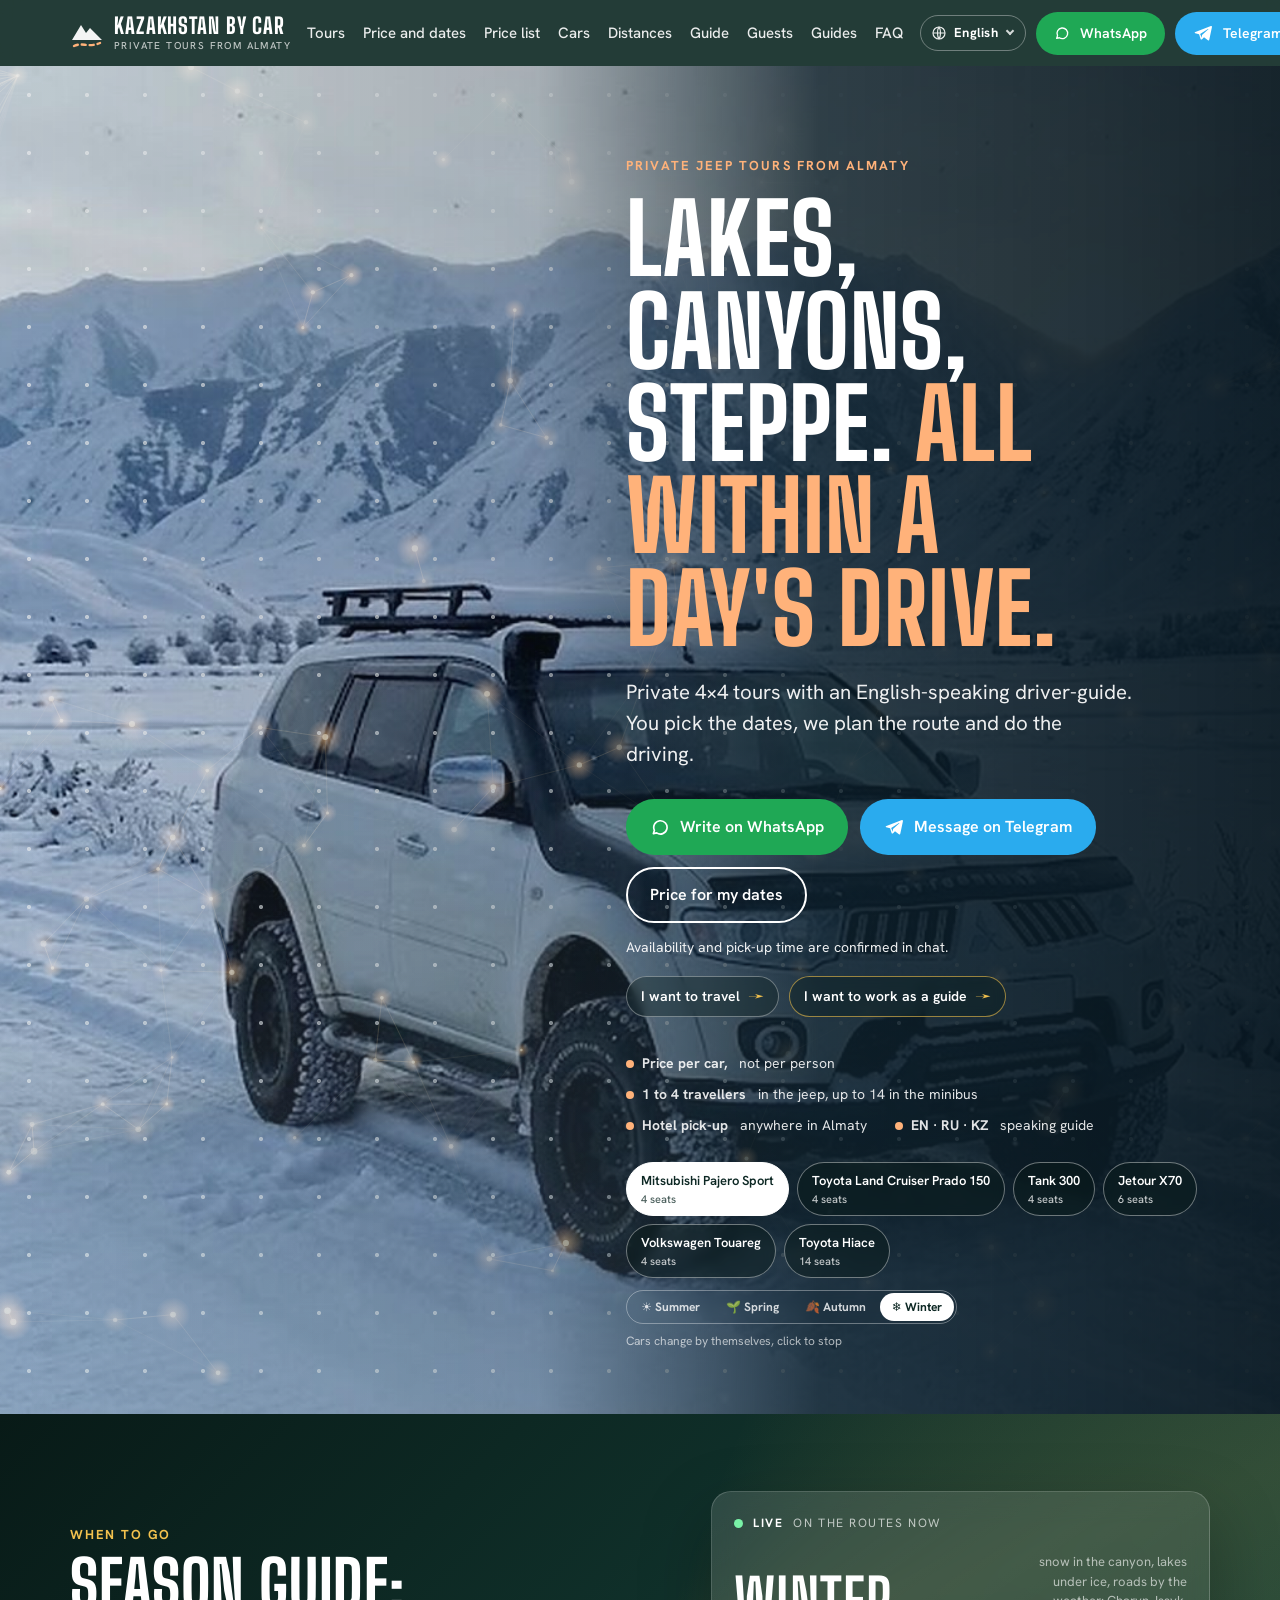
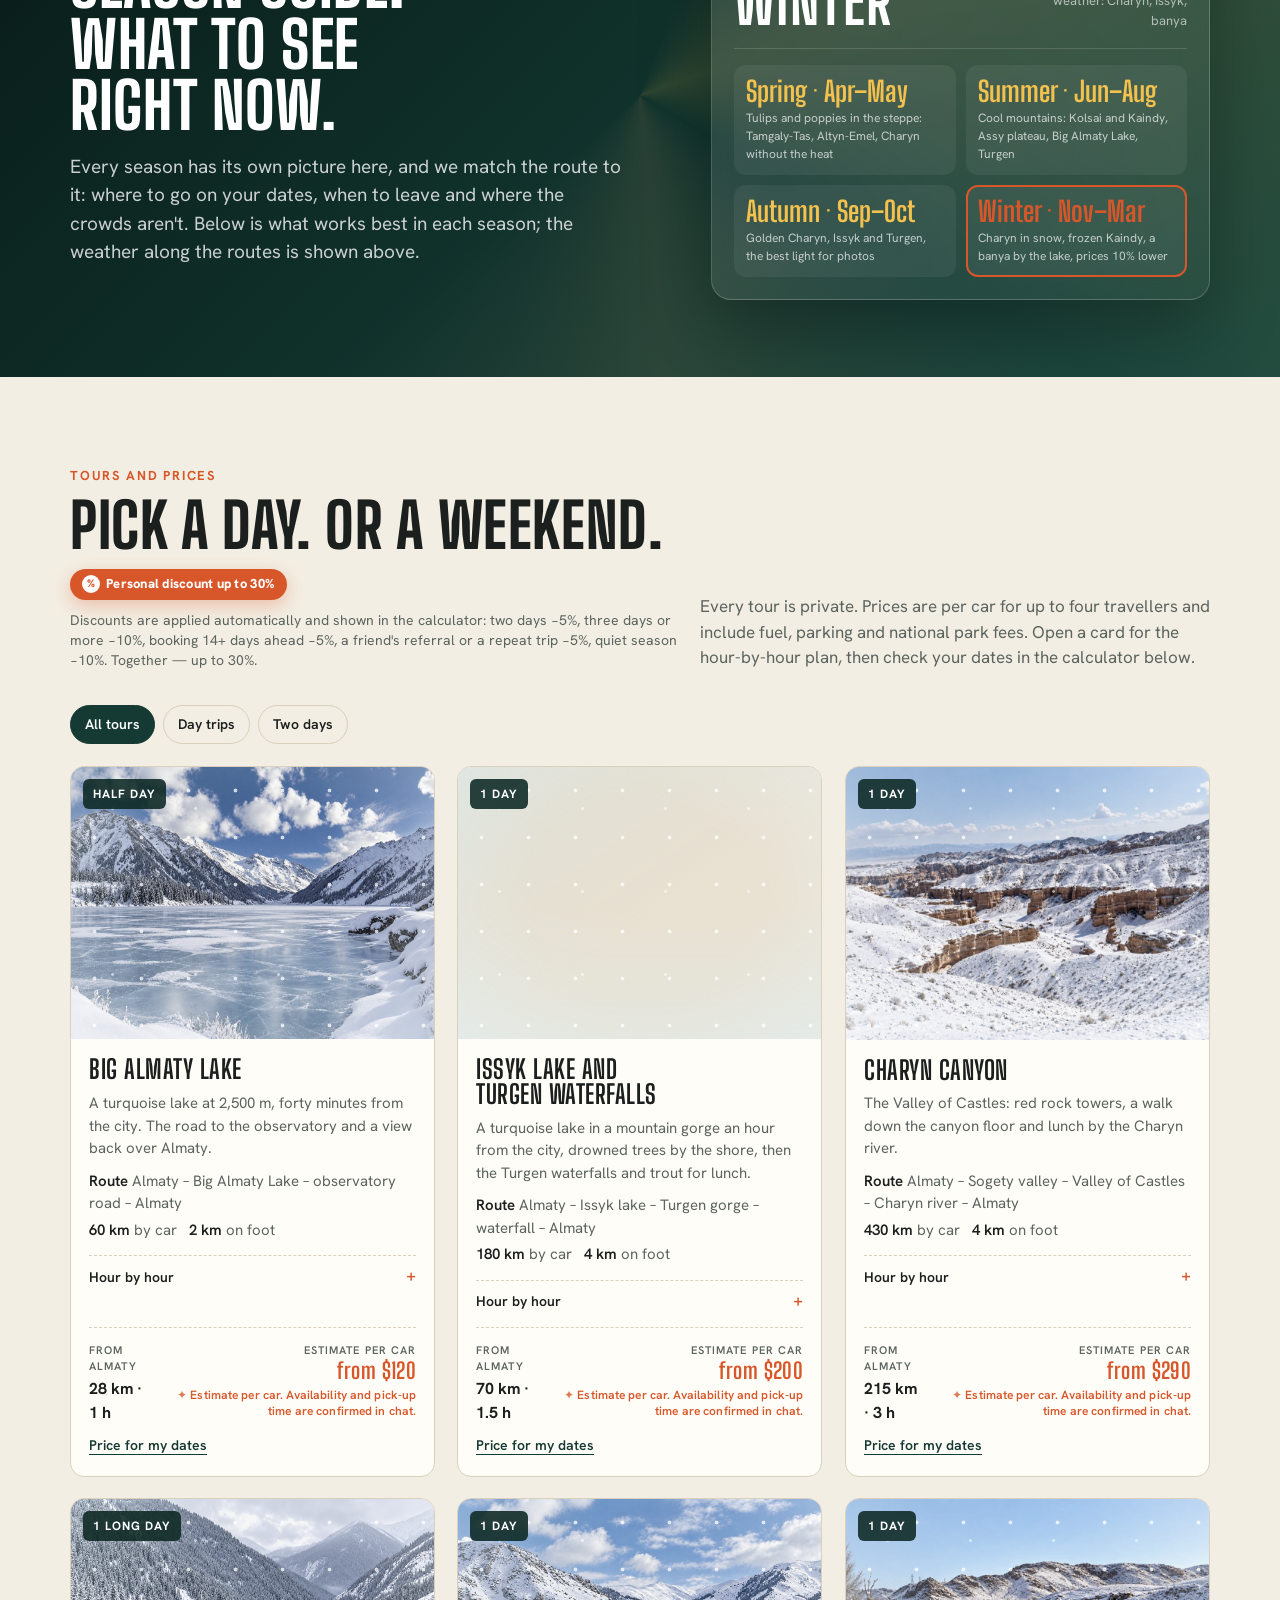
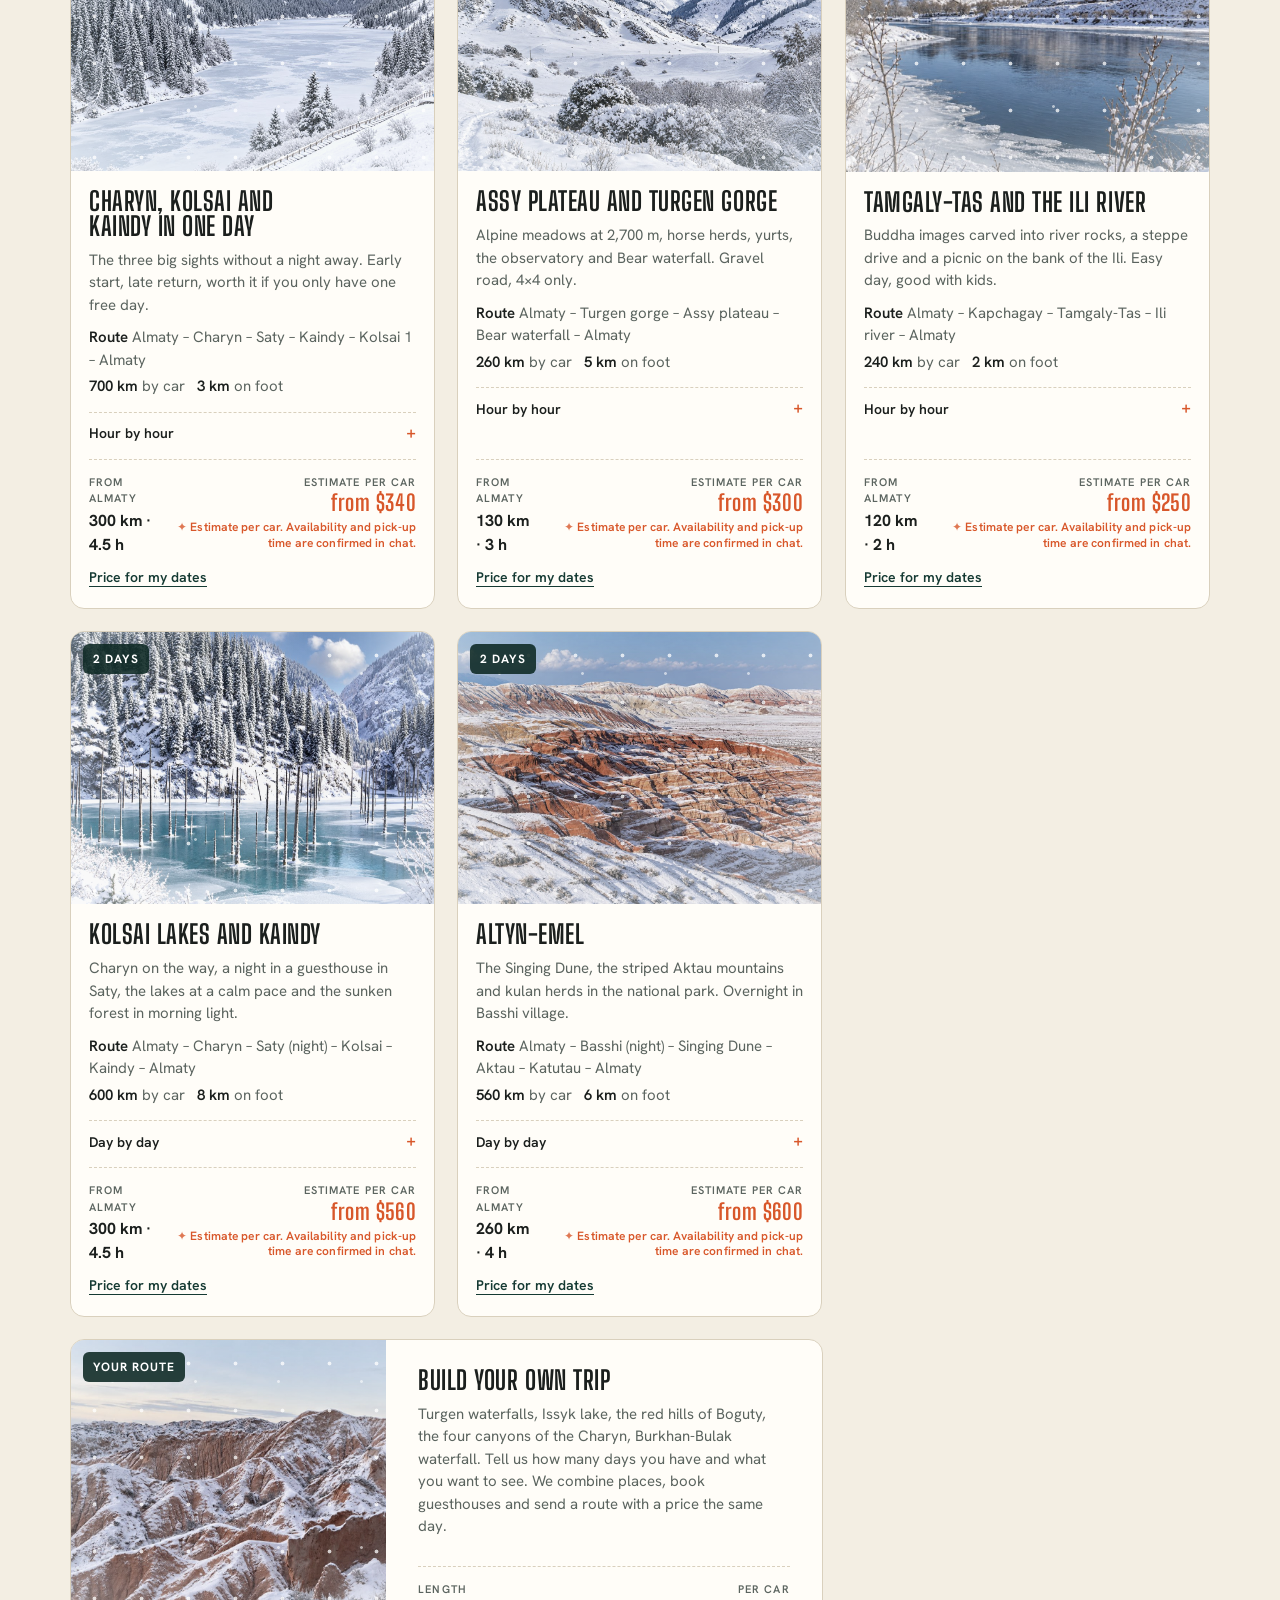
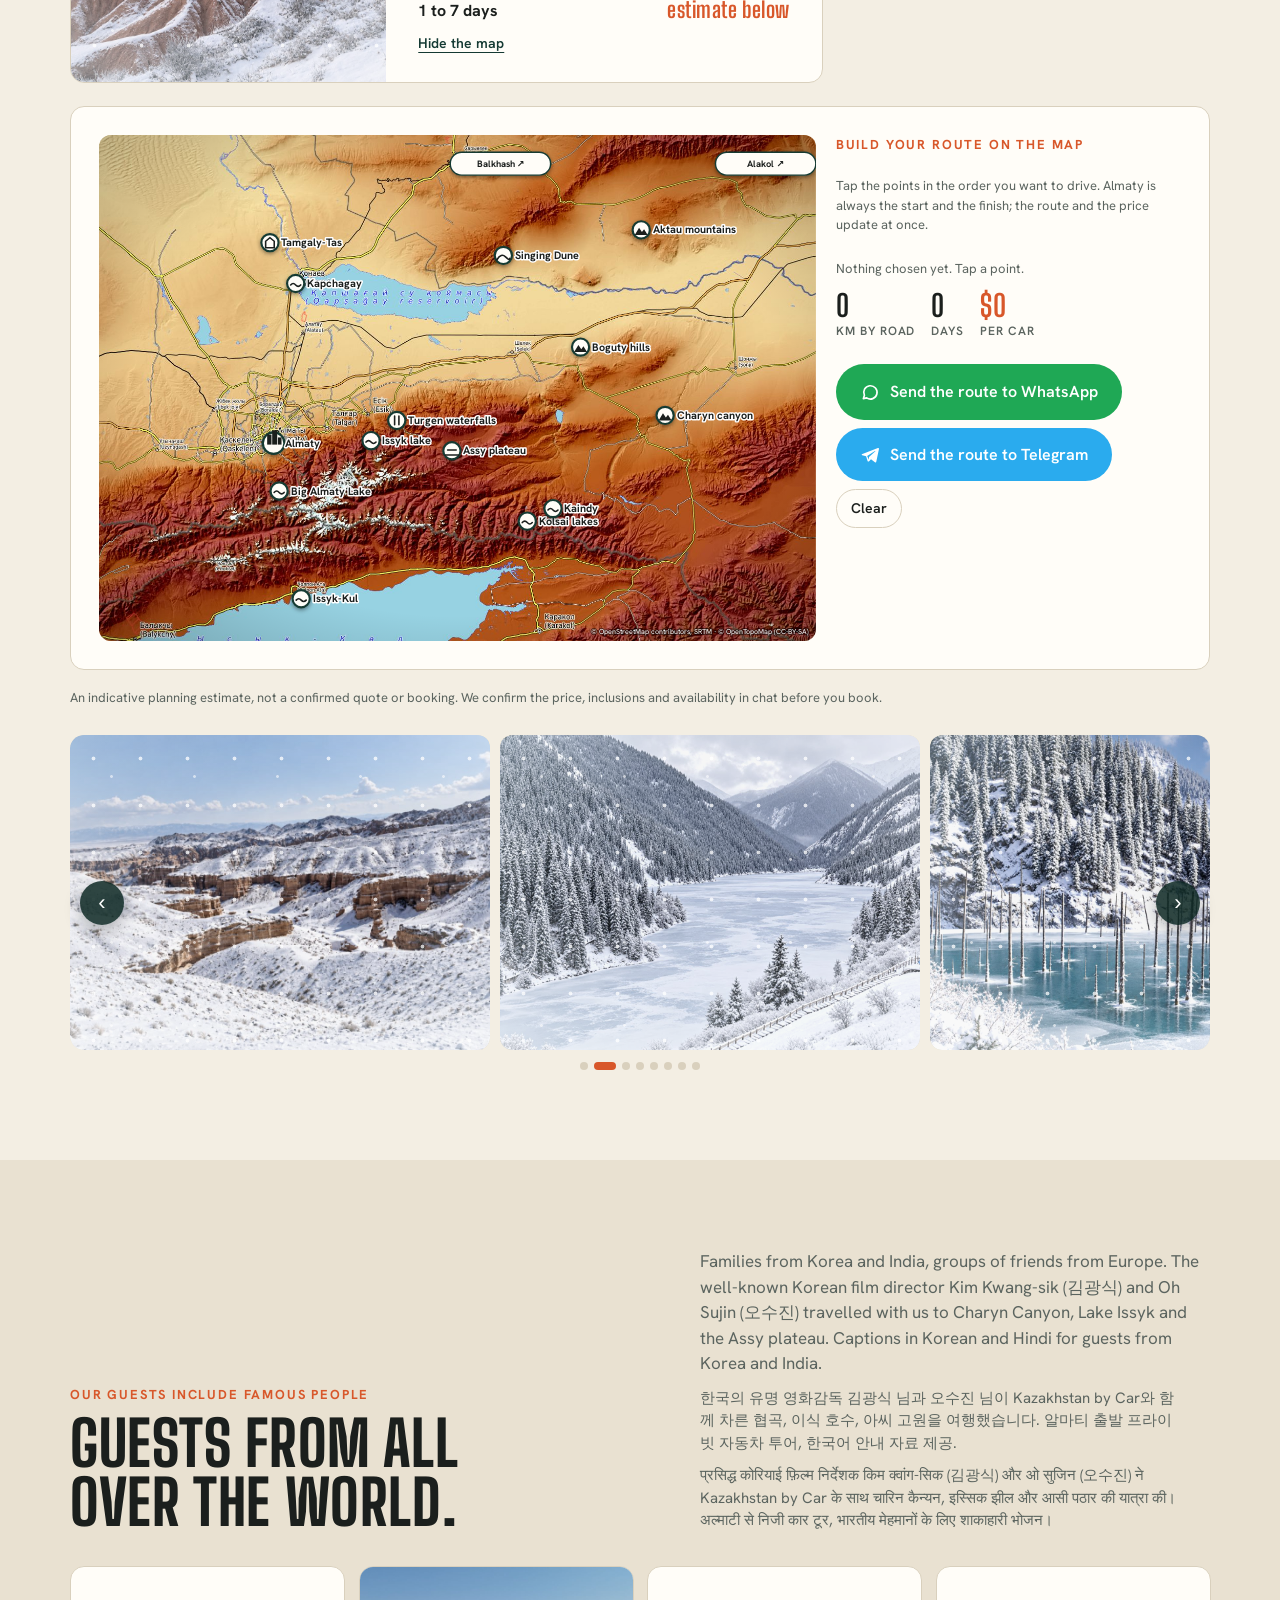
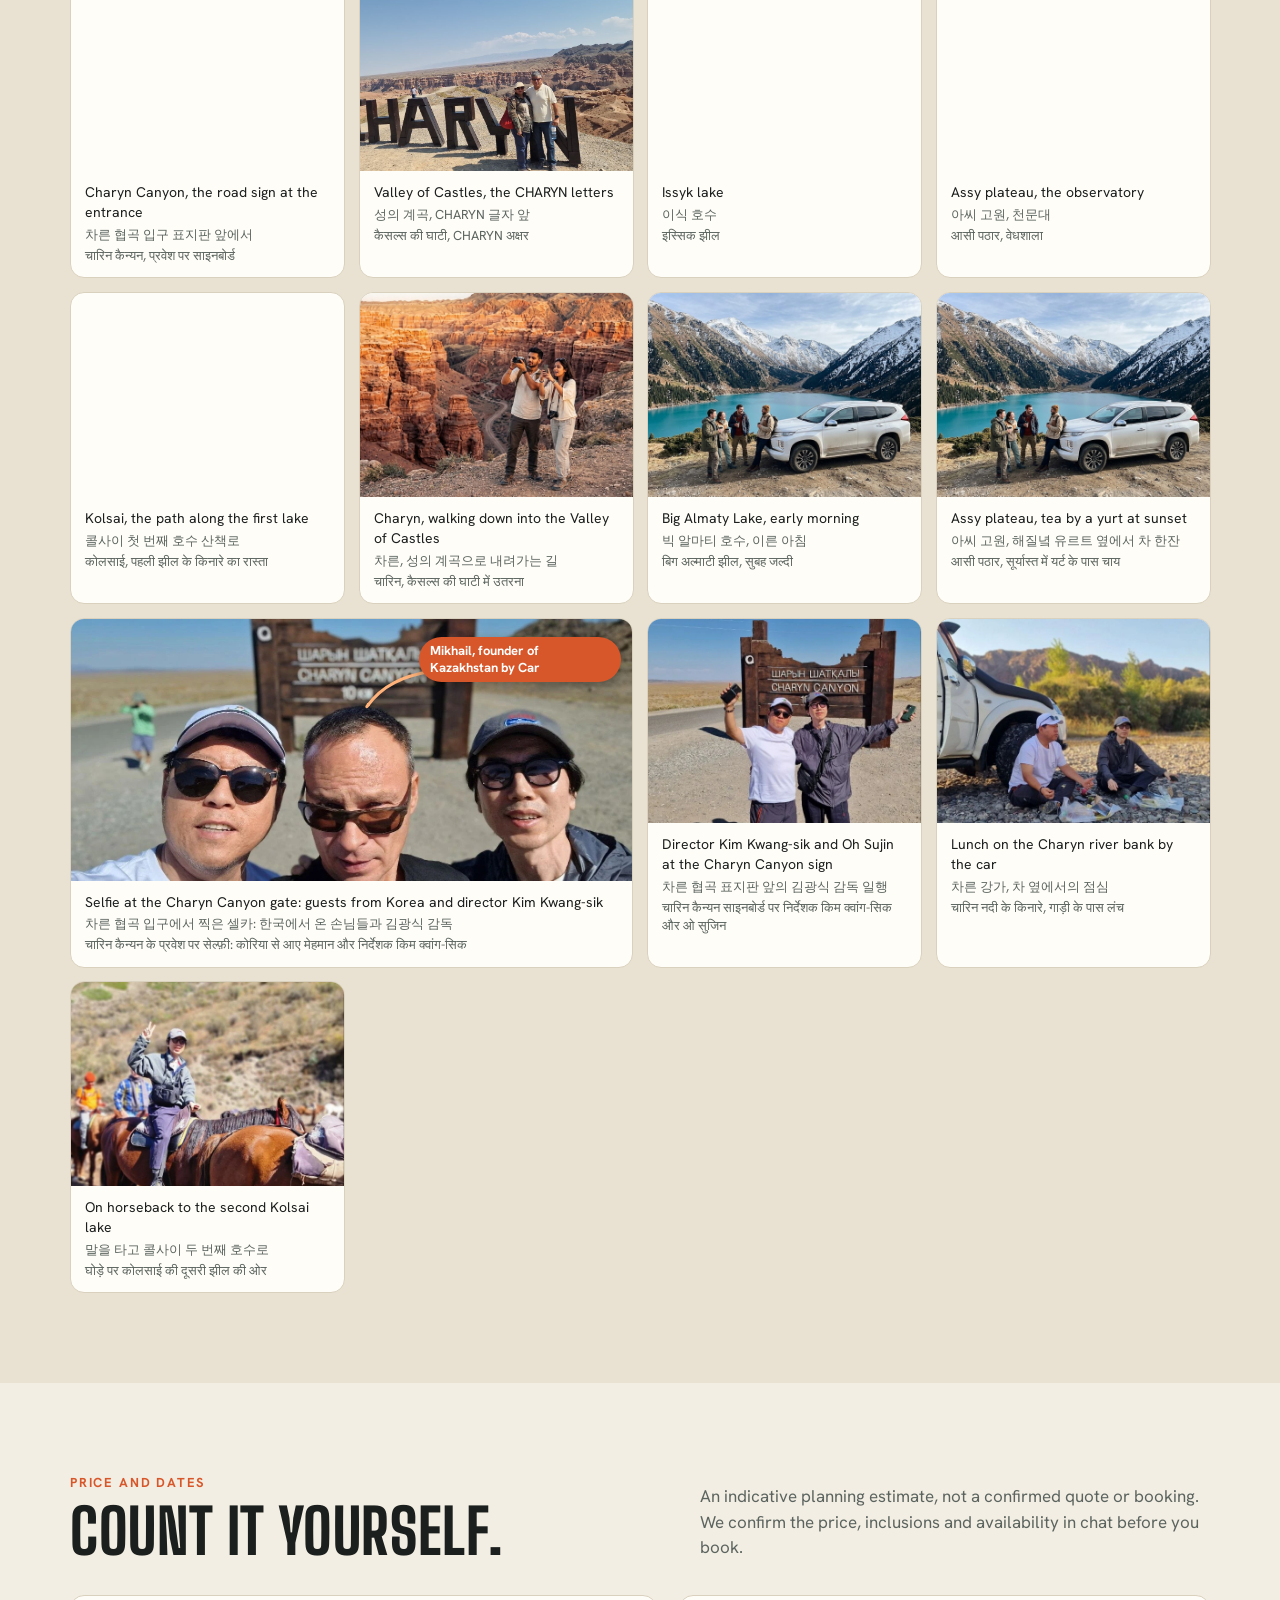
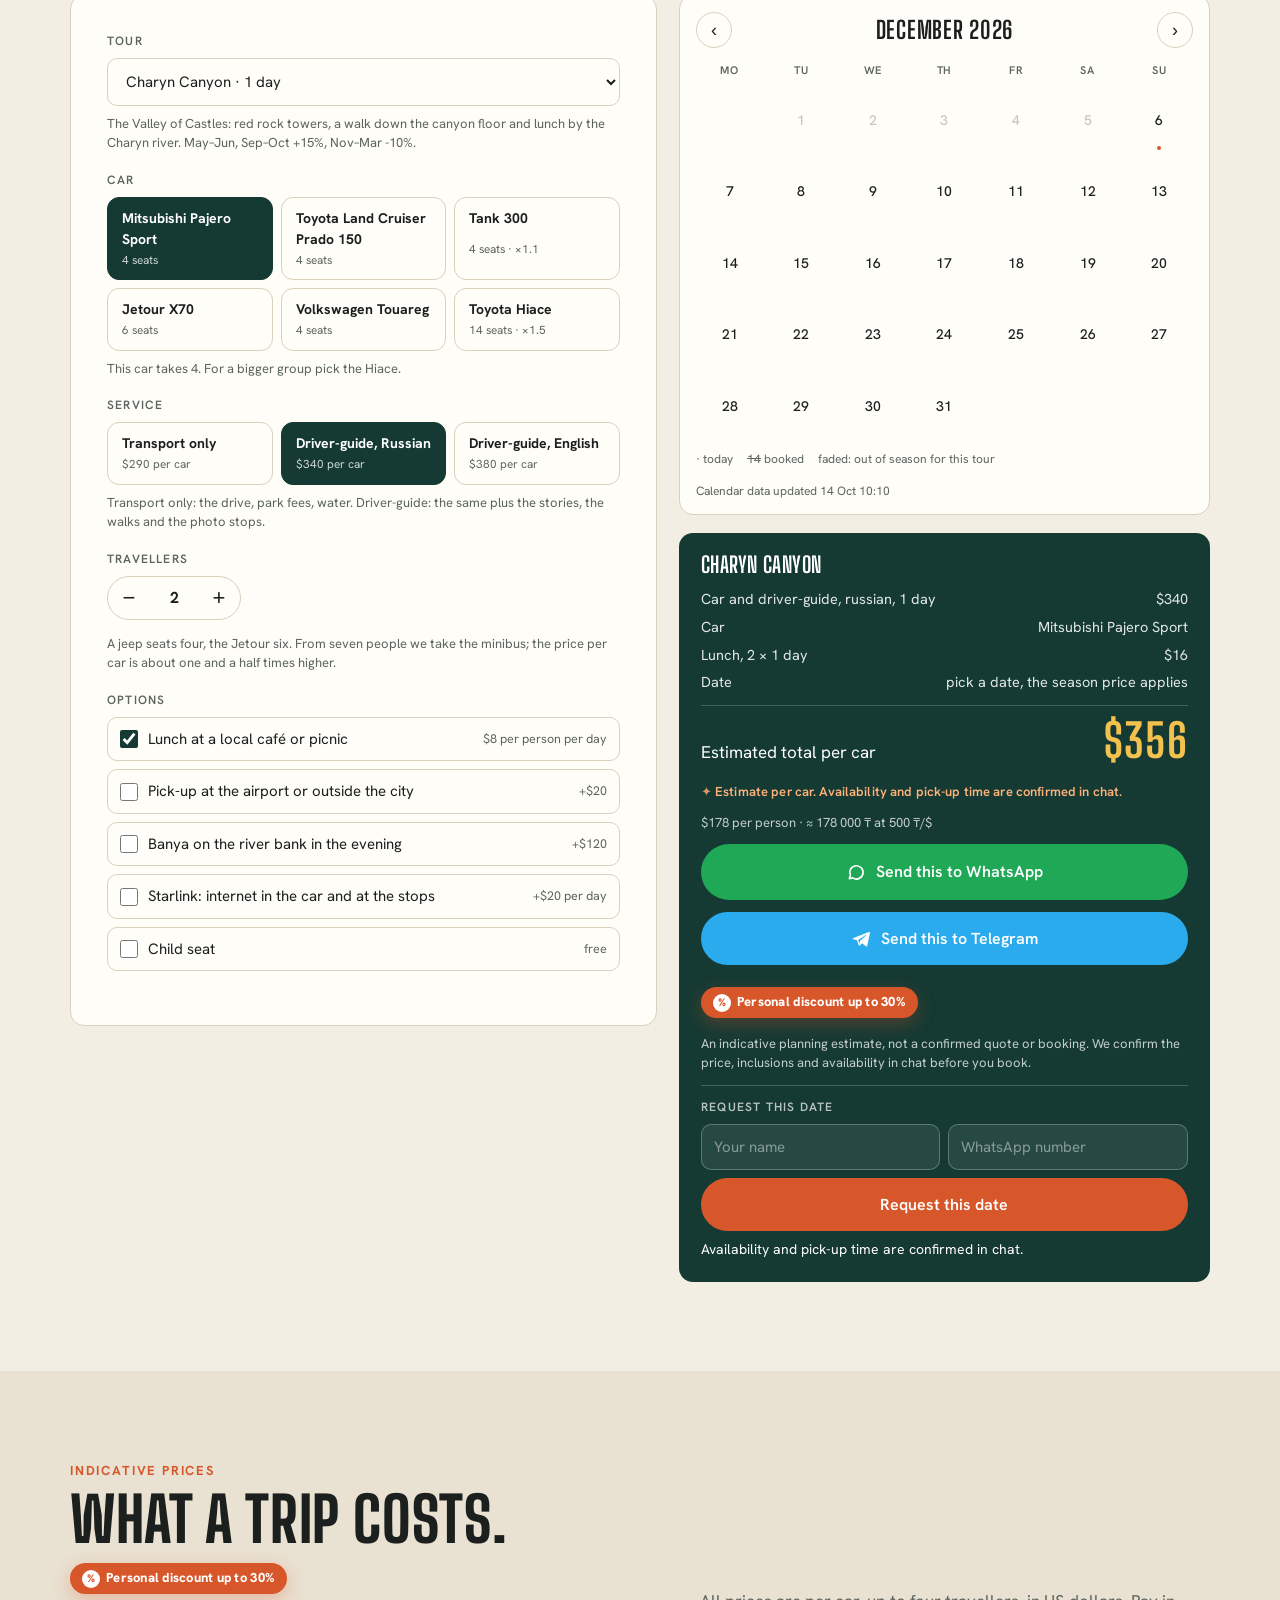
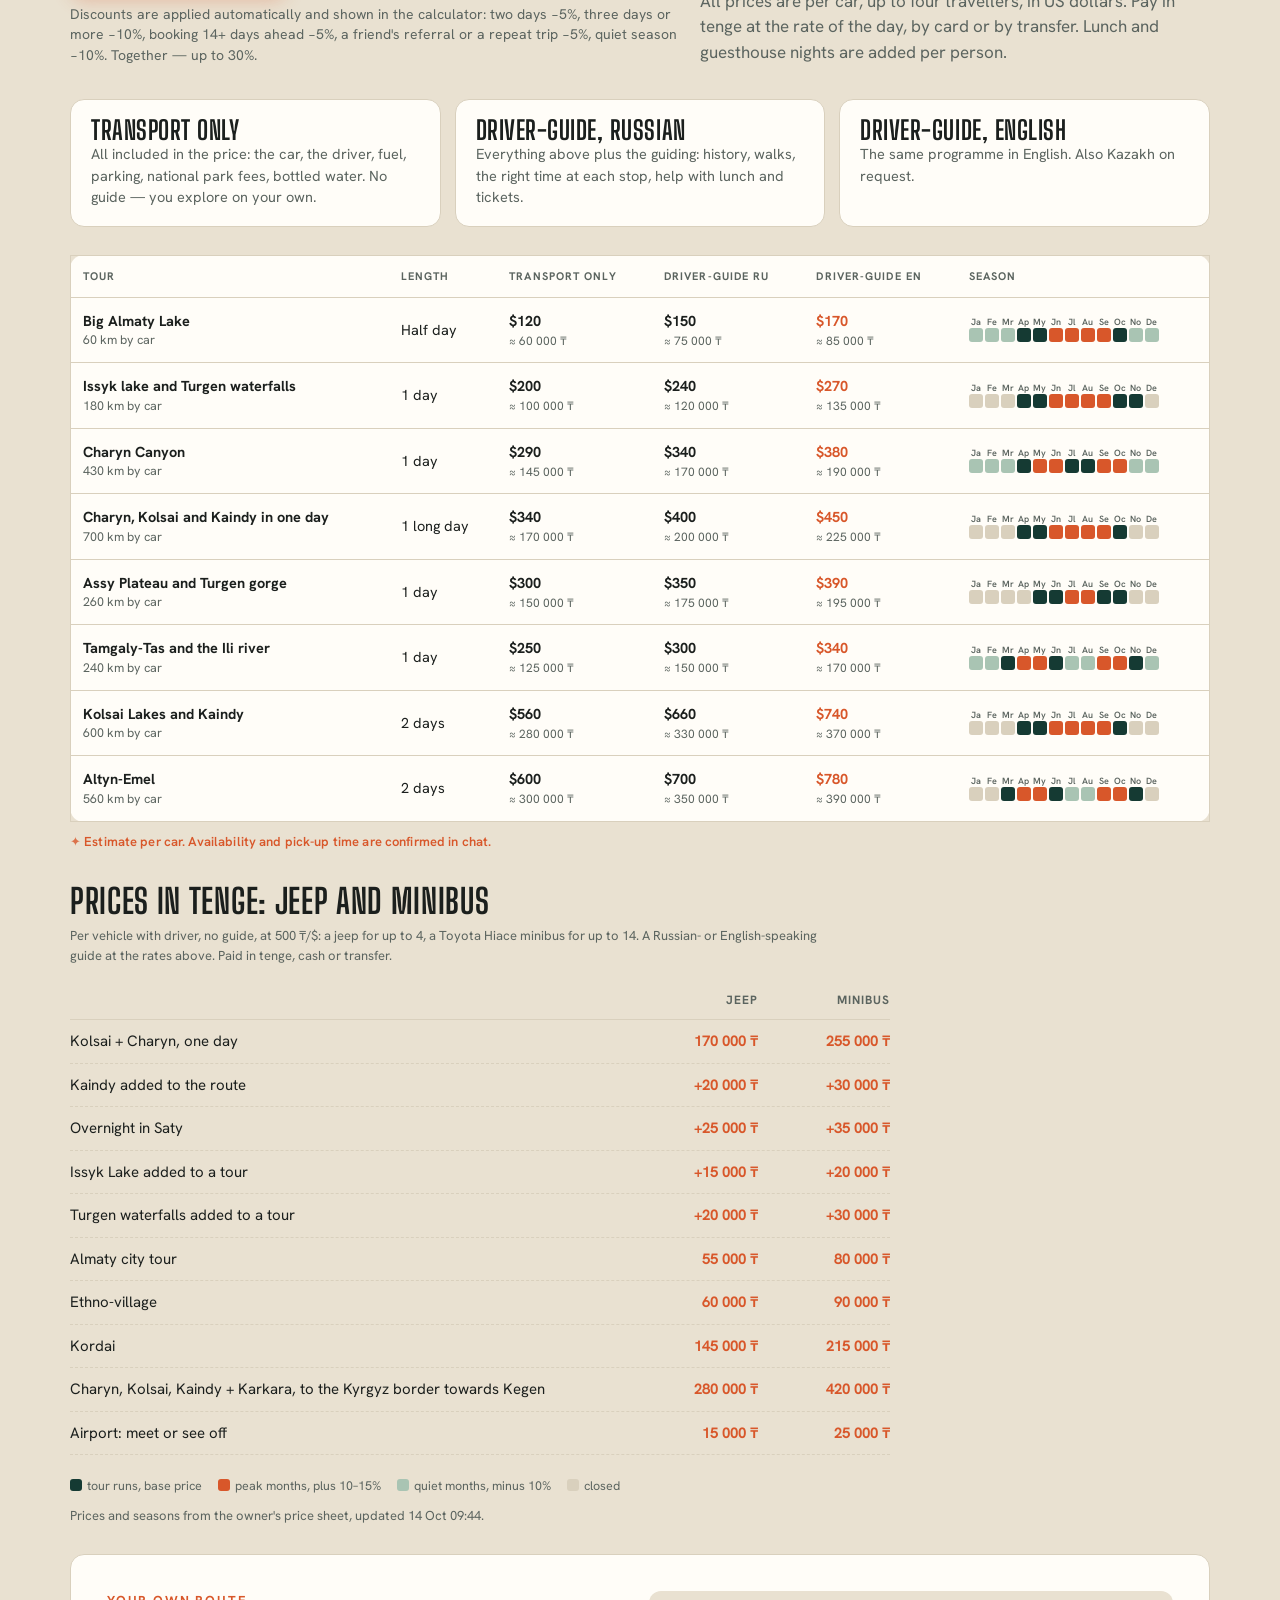
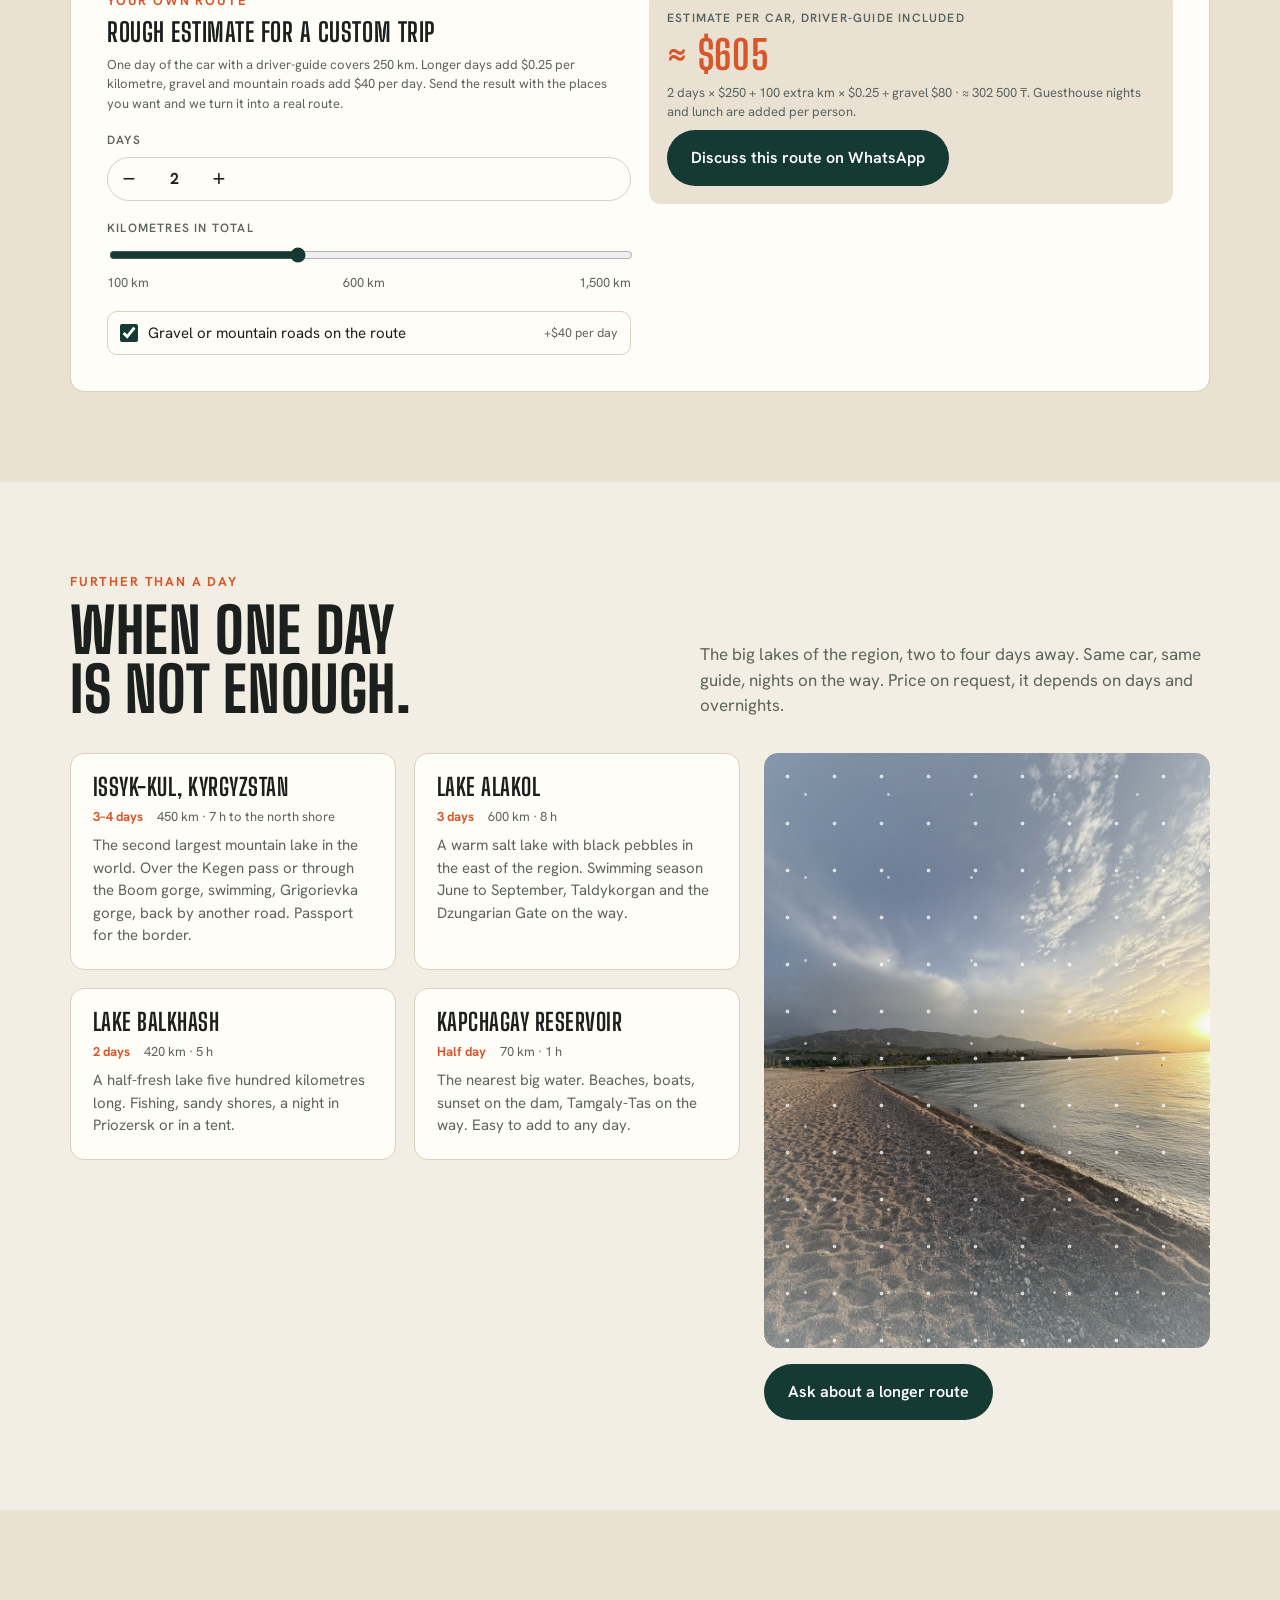
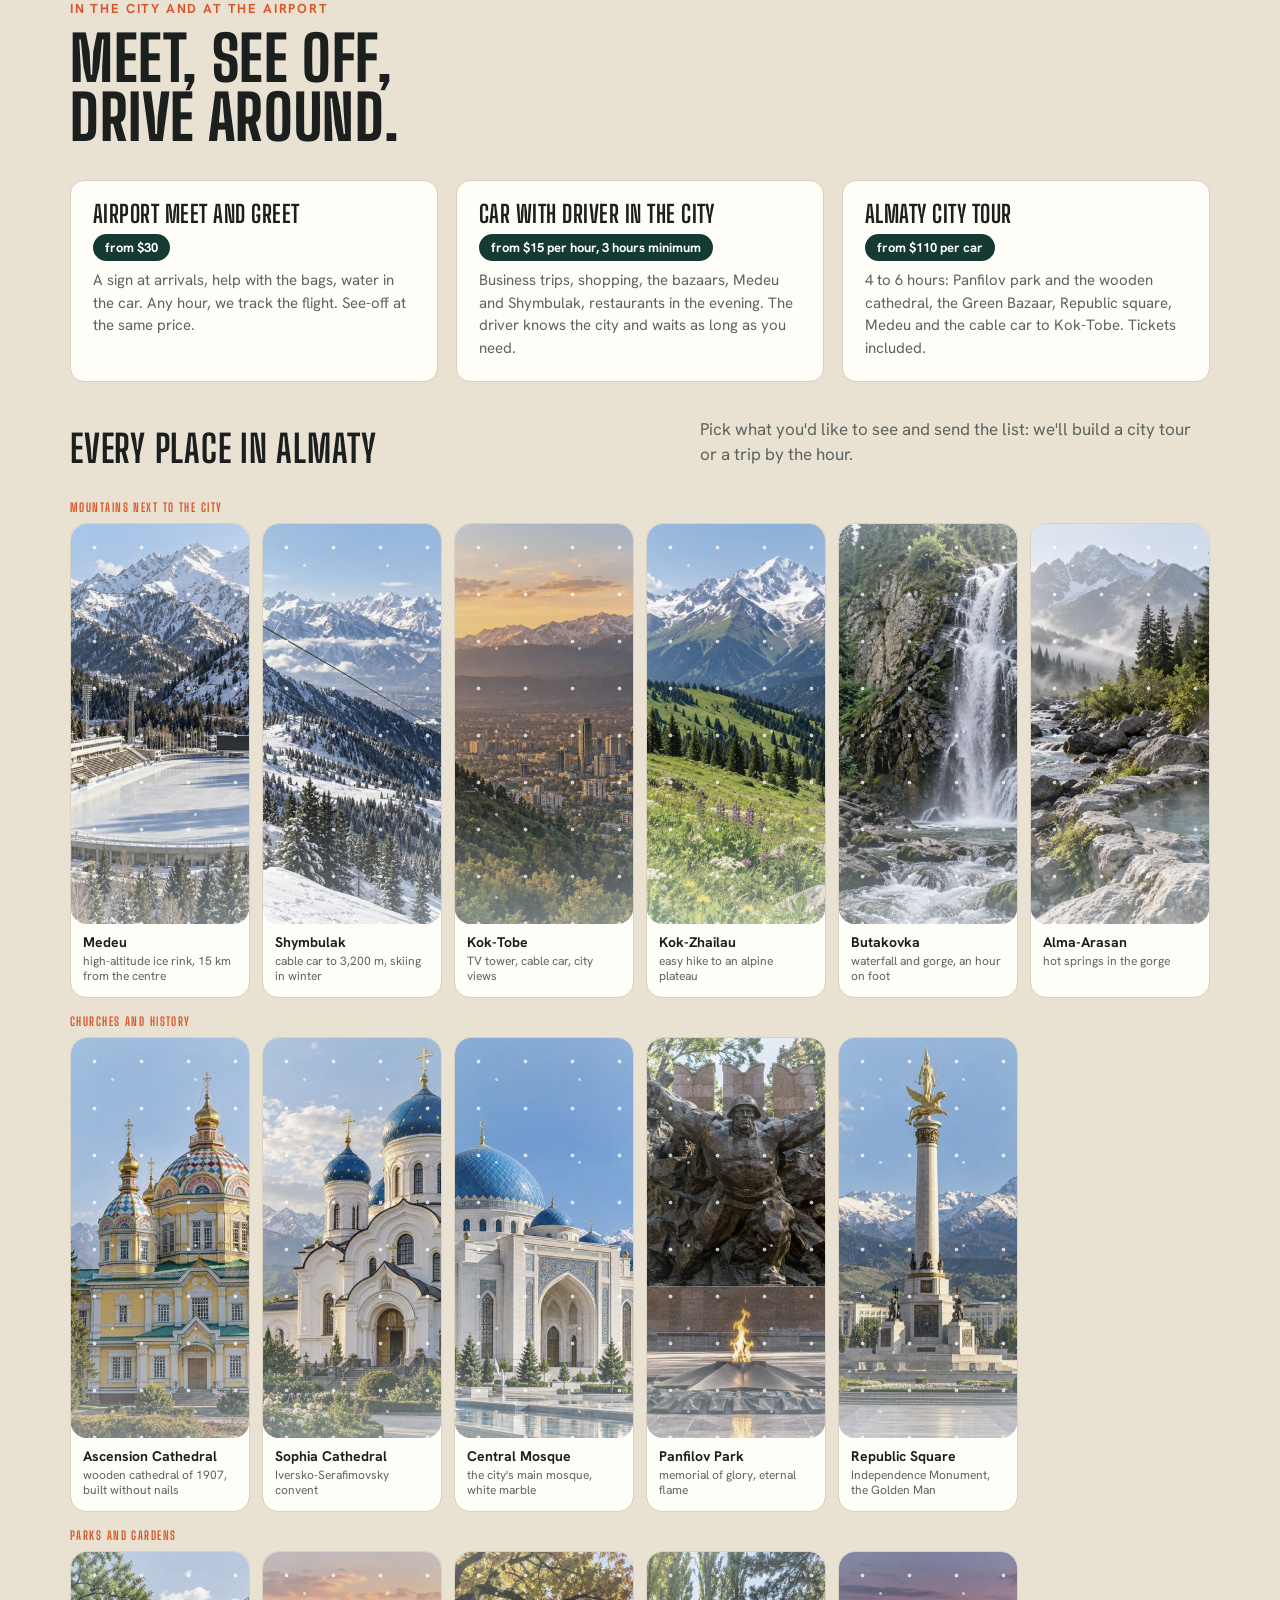
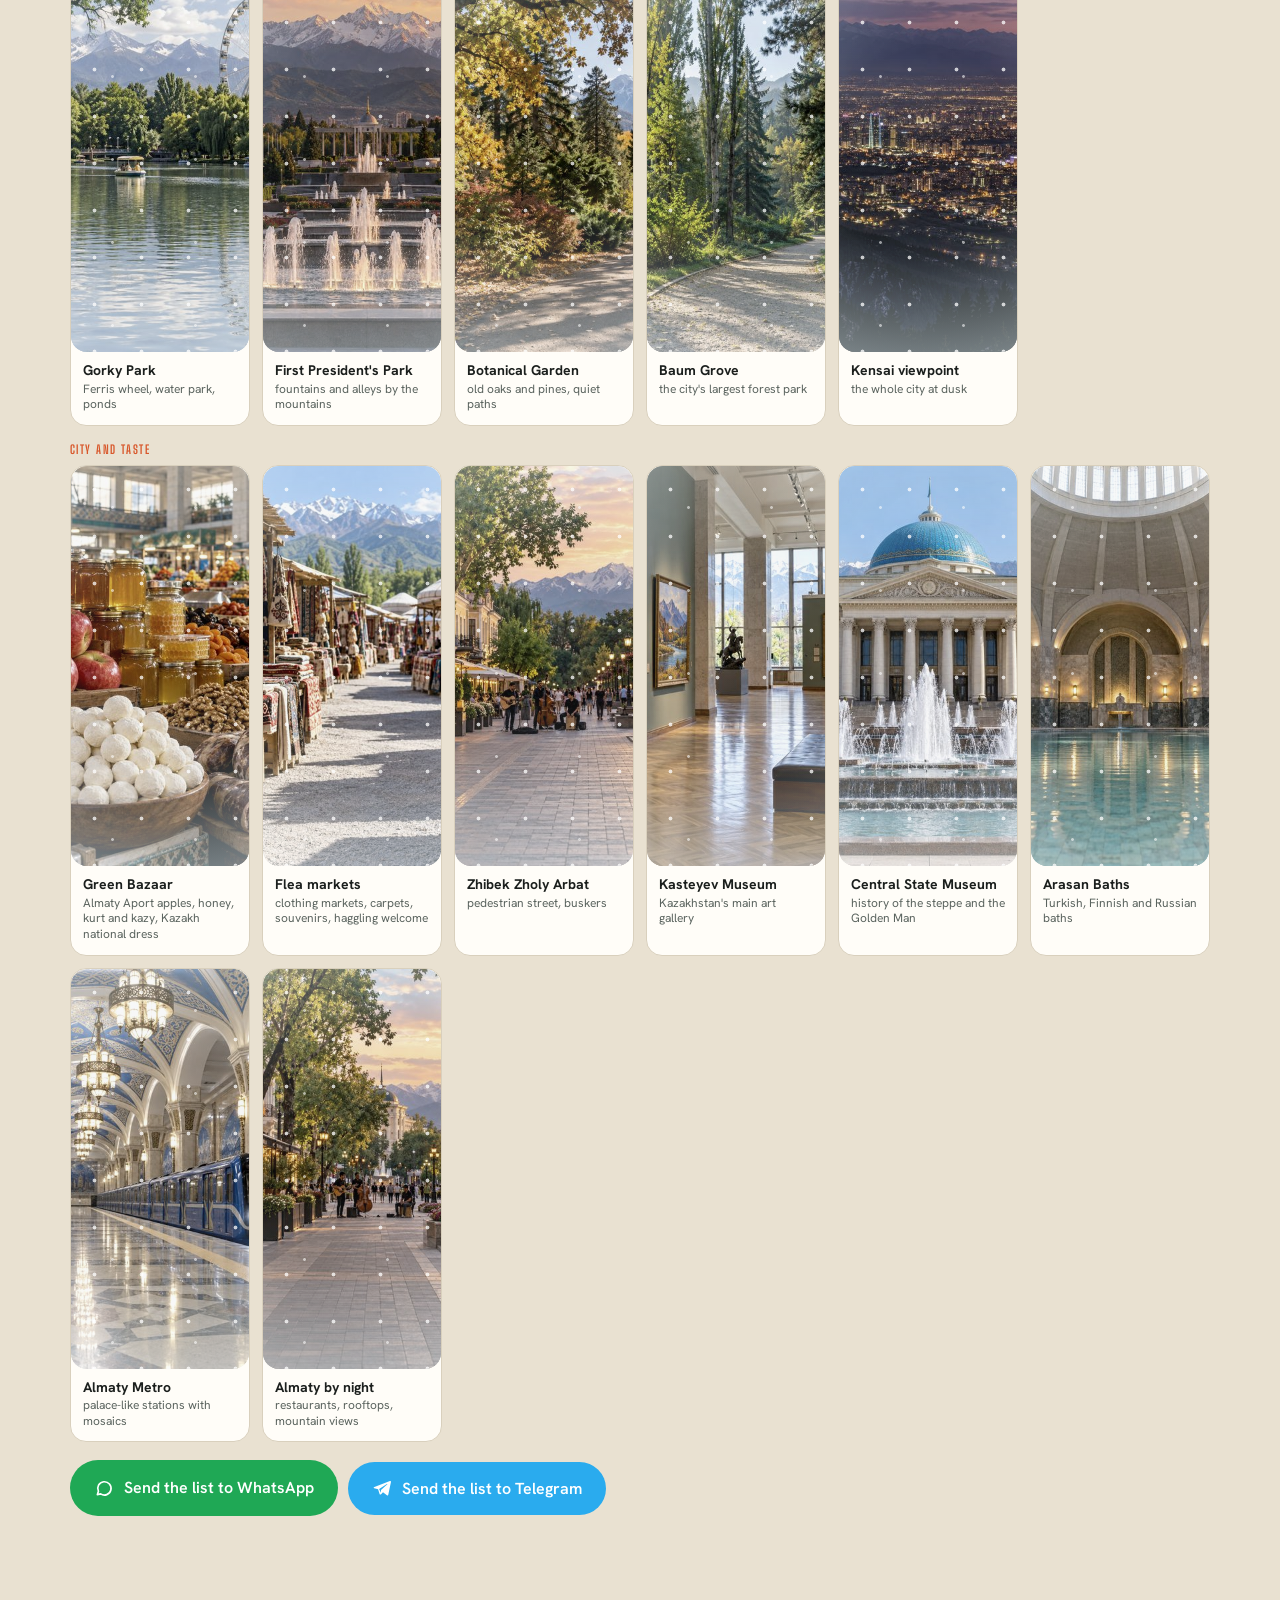
==== commit 7af0fdd4: "Add bilingual daily Kazakhstan photo challenge with share cards" ====
--- a/index.html
+++ b/index.html
@@ -1,6 +1,6 @@
 <!doctype html>
-<html lang="ru">
-<head><meta charset="utf-8"><meta name="viewport" content="width=device-width,initial-scale=1,viewport-fit=cover"><base href="/"><title>Kazakhstan by Car — частные джип-туры из Алматы: Чарын, Кольсай, Ассы, Алтын-Эмель</title><meta name="description" content="Частные туры из Алматы на внедорожнике с водителем-гидом: Чарынский каньон, Кольсайские озёра и Каинды, плато Ассы, Алтын-Эмель, озеро Иссык. Цена за машину, калькулятор, бронирование в WhatsApp."><link rel="canonical" href="https://kazakhstanbycar.kz/"><link rel="alternate" hreflang="ru" href="https://kazakhstanbycar.kz/"><link rel="alternate" hreflang="en" href="https://kazakhstanbycar.com/"><link rel="alternate" hreflang="kk" href="https://kazakhstanbycar.kz/kk/"><link rel="alternate" hreflang="ko" href="https://kazakhstanbycar.com/ko/"><link rel="alternate" hreflang="hi" href="https://kazakhstanbycar.com/hi/"><link rel="alternate" hreflang="fr" href="https://kazakhstanbycar.com/fr/"><link rel="alternate" hreflang="es" href="https://kazakhstanbycar.com/es/"><link rel="alternate" hreflang="de" href="https://kazakhstanbycar.com/de/"><link rel="alternate" hreflang="ar" href="https://kazakhstanbycar.com/ar/"><link rel="alternate" hreflang="zh" href="https://kazakhstanbycar.com/zh/"><link rel="alternate" hreflang="x-default" href="https://kazakhstanbycar.com/"><link rel="preload" as="image" href="/img/hero-scene.jpg" fetchpriority="high"><meta property="og:site_name" content="Kazakhstan by Car"><meta property="og:title" content="Kazakhstan by Car — частные джип-туры из Алматы: Чарын, Кольсай, Ассы, Алтын-Эмель"><meta property="og:description" content="Частные туры из Алматы на внедорожнике с водителем-гидом: Чарынский каньон, Кольсайские озёра и Каинды, плато Ассы, Алтын-Эмель, озеро Иссык. Цена за машину, калькулятор, бронирование в WhatsApp."><meta property="og:type" content="website"><meta property="og:url" content="https://kazakhstanbycar.kz/"><meta property="og:image" content="https://kazakhstanbycar.kz/img/hero-scene.jpg"><meta property="og:image:width" content="1920"><meta property="og:image:height" content="1073"><meta property="og:image:alt" content="Kazakhstan by Car 4x4 tours"><meta property="og:locale" content="ru_RU"><meta property="og:locale:alternate" content="en_US"><meta property="og:locale:alternate" content="kk_KZ"><meta property="og:locale:alternate" content="ko_KR"><meta property="og:locale:alternate" content="hi_IN"><meta property="og:locale:alternate" content="fr_FR"><meta property="og:locale:alternate" content="es_ES"><meta property="og:locale:alternate" content="de_DE"><meta property="og:locale:alternate" content="ar_AE"><meta property="og:locale:alternate" content="zh_CN"><meta name="twitter:card" content="summary_large_image"><meta name="keywords" content="туры из Алматы, джип-тур Чарын, Кольсай, Каинды, Алтын-Эмель, Almaty tours, Charyn canyon tour, Kolsai lakes tour, Almaty day trips, private driver Almaty, 카자흐스탄 여행, 알마티 투어, 차른 협곡, 콜사이 호수, 김광식 감독 카자흐스탄, कज़ाखस्तान यात्रा, अल्माटी टूर, excursions Almaty, tours privados Almaty, Almaty Ausflüge"><meta name="robots" content="index,follow,max-image-preview:large"><script async src="https://www.googletagmanager.com/gtag/js?id=G-49S7LDXQ6F"></script><script>window.dataLayer=window.dataLayer||[];function gtag(){dataLayer.push(arguments)}gtag("js",new Date());gtag("config","G-49S7LDXQ6F",{anonymize_ip:true});</script><style>body{margin:0}img{max-width:100%}[hidden]{display:none!important}</style>
+<html lang="en">
+<head><meta charset="utf-8"><meta name="viewport" content="width=device-width,initial-scale=1,viewport-fit=cover"><base href="/"><title>Kazakhstan by Car — private jeep tours from Almaty: Charyn, Kolsai, Assy, Altyn-Emel</title><meta name="description" content="Private 4×4 day trips and 2-day tours from Almaty with an English-speaking driver-guide: Charyn Canyon, Kolsai lakes and Kaindy, Assy plateau, Altyn-Emel, Issyk lake. Price per car, instant calculator, booking on WhatsApp."><link rel="canonical" href="https://kazakhstanbycar.com/"><link rel="alternate" hreflang="ru" href="https://kazakhstanbycar.kz/"><link rel="alternate" hreflang="en" href="https://kazakhstanbycar.com/"><link rel="alternate" hreflang="kk" href="https://kazakhstanbycar.kz/kk/"><link rel="alternate" hreflang="ko" href="https://kazakhstanbycar.com/ko/"><link rel="alternate" hreflang="hi" href="https://kazakhstanbycar.com/hi/"><link rel="alternate" hreflang="fr" href="https://kazakhstanbycar.com/fr/"><link rel="alternate" hreflang="es" href="https://kazakhstanbycar.com/es/"><link rel="alternate" hreflang="de" href="https://kazakhstanbycar.com/de/"><link rel="alternate" hreflang="ar" href="https://kazakhstanbycar.com/ar/"><link rel="alternate" hreflang="zh" href="https://kazakhstanbycar.com/zh/"><link rel="alternate" hreflang="x-default" href="https://kazakhstanbycar.com/"><link rel="preload" as="image" href="/img/hero-scene.jpg" fetchpriority="high"><meta property="og:site_name" content="Kazakhstan by Car"><meta property="og:title" content="Kazakhstan by Car — private jeep tours from Almaty: Charyn, Kolsai, Assy, Altyn-Emel"><meta property="og:description" content="Private 4×4 day trips and 2-day tours from Almaty with an English-speaking driver-guide: Charyn Canyon, Kolsai lakes and Kaindy, Assy plateau, Altyn-Emel, Issyk lake. Price per car, instant calculator, booking on WhatsApp."><meta property="og:type" content="website"><meta property="og:url" content="https://kazakhstanbycar.com/"><meta property="og:image" content="https://kazakhstanbycar.com/img/hero-scene.jpg"><meta property="og:image:width" content="1920"><meta property="og:image:height" content="1073"><meta property="og:image:alt" content="Kazakhstan by Car 4x4 tours"><meta property="og:locale" content="en_US"><meta property="og:locale:alternate" content="ru_RU"><meta property="og:locale:alternate" content="kk_KZ"><meta property="og:locale:alternate" content="ko_KR"><meta property="og:locale:alternate" content="hi_IN"><meta property="og:locale:alternate" content="fr_FR"><meta property="og:locale:alternate" content="es_ES"><meta property="og:locale:alternate" content="de_DE"><meta property="og:locale:alternate" content="ar_AE"><meta property="og:locale:alternate" content="zh_CN"><meta name="twitter:card" content="summary_large_image"><meta name="keywords" content="туры из Алматы, джип-тур Чарын, Кольсай, Каинды, Алтын-Эмель, Almaty tours, Charyn canyon tour, Kolsai lakes tour, Almaty day trips, private driver Almaty, 카자흐스탄 여행, 알마티 투어, 차른 협곡, 콜사이 호수, 김광식 감독 카자흐스탄, कज़ाखस्तान यात्रा, अल्माटी टूर, excursions Almaty, tours privados Almaty, Almaty Ausflüge"><meta name="robots" content="index,follow,max-image-preview:large"><script async src="https://www.googletagmanager.com/gtag/js?id=G-49S7LDXQ6F"></script><script>window.dataLayer=window.dataLayer||[];function gtag(){dataLayer.push(arguments)}gtag("js",new Date());gtag("config","G-49S7LDXQ6F",{anonymize_ip:true});</script><style>body{margin:0}img{max-width:100%}[hidden]{display:none!important}</style>
 <link rel="preconnect" href="https://fonts.googleapis.com">
 <link rel="preconnect" href="https://fonts.gstatic.com" crossorigin>
 <link rel="stylesheet" href="https://fonts.googleapis.com/css2?family=Big+Shoulders+Display:wght@700;800&family=Hanken+Grotesk:wght@400;500;600;700&family=Noto+Sans+KR:wght@400;500;700;900&family=Noto+Sans+Arabic:wght@400;500;700;800&family=Noto+Sans+SC:wght@400;500;700;900&family=Noto+Sans+Devanagari:wght@400;500;700;900&display=swap">
@@ -508,7 +508,7 @@
 .hero-season-fx{position:absolute;inset:0;z-index:-1;pointer-events:none;opacity:.7;background-repeat:repeat}.hero-season-fx{background-image:radial-gradient(circle,rgba(255,255,255,.92) 0 1.6px,transparent 2.5px);background-size:58px 58px;animation:winterFall 10s linear infinite}html:not([data-season="winter"]) .hero-season-fx{opacity:0}html[data-season="autumn"] .hero-season-fx{opacity:.45;background-image:radial-gradient(ellipse,rgba(238,135,50,.9) 0 2px,transparent 3px);background-size:84px 94px;animation:autumnDrift 12s linear infinite}html[data-season="spring"] .hero-season-fx{opacity:.35;background-image:radial-gradient(ellipse,rgba(255,214,227,.9) 0 1.5px,transparent 2.4px);background-size:75px 91px;animation:springDrift 14s linear infinite}
 @keyframes winterFall{to{background-position:47px 141px,83px 249px}}@keyframes autumnDrift{to{background-position:72px 172px,-103px 236px}}@keyframes springDrift{to{background-position:61px 154px,-89px 206px}}@keyframes summerGlow{to{opacity:.45;transform:scale(1.03)}}
 @media(prefers-reduced-motion:reduce){.season-story::before,.season-live-dot,.season-media-wrap::after,.hero-season-fx{animation:none}.season-media-wrap>img{transition:none}}
-</style><script type="application/ld+json">{"@context":"https://schema.org","@type":"TravelAgency","name":"Kazakhstan by Car","url":"https://kazakhstanbycar.kz/","telephone":"+77070009009","image":"https://kazakhstanbycar.kz/img/hero-scene.jpg","priceRange":"$$","address":{"@type":"PostalAddress","addressLocality":"Almaty","addressCountry":"KZ"},"areaServed":["Almaty","Almaty Region","Kazakhstan"],"sameAs":["https://instagram.com/mchechin81","https://instagram.com/mobibantour"],"availableLanguage":["ru","en","kk","ko","hi","fr","es","de","ar","zh"]}</script><script type="application/ld+json">{"@context":"https://schema.org","@type":"ItemList","name":"Один день. Или выходные.","itemListElement":[{"@type":"ListItem","position":1,"url":"https://kazakhstanbycar.kz/#tours","item":{"@type":"TouristTrip","name":"Большое Алматинское озеро","description":"Бирюзовое озеро на высоте 2 500 м в сорока минутах от города. Дорога к обсерватории и вид назад на Алматы.","url":"https://kazakhstanbycar.kz/#tours","touristType":"private tour","itinerary":{"@type":"ItemList","itemListElement":[{"@type":"ListItem","position":1,"name":"Алматы"},{"@type":"ListItem","position":2,"name":"БАО"},{"@type":"ListItem","position":3,"name":"дорога к обсерватории"},{"@type":"ListItem","position":4,"name":"Алматы"}]}}},{"@type":"ListItem","position":2,"url":"https://kazakhstanbycar.kz/#tours","item":{"@type":"TouristTrip","name":"Озеро Иссык и Тургеньские водопады","description":"Бирюзовое озеро в горном ущелье в часе от города, затопленные деревья у берега, затем водопады Тургеня и форель на обед.","url":"https://kazakhstanbycar.kz/#tours","touristType":"private tour","itinerary":{"@type":"ItemList","itemListElement":[{"@type":"ListItem","position":1,"name":"Алматы"},{"@type":"ListItem","position":2,"name":"озеро Иссык"},{"@type":"ListItem","position":3,"name":"Тургеньское ущелье"},{"@type":"ListItem","position":4,"name":"водопад"},{"@type":"ListItem","position":5,"name":"Алматы"}]}}},{"@type":"ListItem","position":3,"url":"https://kazakhstanbycar.kz/#tours","item":{"@type":"TouristTrip","name":"Чарынский каньон","description":"Долина Замков: красные башни, спуск по дну каньона и обед у реки Чарын.","url":"https://kazakhstanbycar.kz/#tours","touristType":"private tour","itinerary":{"@type":"ItemList","itemListElement":[{"@type":"ListItem","position":1,"name":"Алматы"},{"@type":"ListItem","position":2,"name":"Сюгатинская долина"},{"@type":"ListItem","position":3,"name":"Долина Замков"},{"@type":"ListItem","position":4,"name":"река Чарын"},{"@type":"ListItem","position":5,"name":"Алматы"}]}}},{"@type":"ListItem","position":4,"url":"https://kazakhstanbycar.kz/#tours","item":{"@type":"TouristTrip","name":"Чарын, Кольсай и Каинды за день","description":"Три главных места без ночёвки. Ранний выезд, поздний возврат. Стоит того, если свободен только один день.","url":"https://kazakhstanbycar.kz/#tours","touristType":"private tour","itinerary":{"@type":"ItemList","itemListElement":[{"@type":"ListItem","position":1,"name":"Алматы"},{"@type":"ListItem","position":2,"name":"Чарын"},{"@type":"ListItem","position":3,"name":"Саты"},{"@type":"ListItem","position":4,"name":"Каинды"},{"@type":"ListItem","position":5,"name":"Кольсай 1"},{"@type":"ListItem","position":6,"name":"Алматы"}]}}},{"@type":"ListItem","position":5,"url":"https://kazakhstanbycar.kz/#tours","item":{"@type":"TouristTrip","name":"Плато Ассы и Тургеньское ущелье","description":"Альпийские луга на 2 700 м, табуны, юрты, обсерватория и Медвежий водопад. Грунтовка, только внедорожник.","url":"https://kazakhstanbycar.kz/#tours","touristType":"private tour","itinerary":{"@type":"ItemList","itemListElement":[{"@type":"ListItem","position":1,"name":"Алматы"},{"@type":"ListItem","position":2,"name":"Тургень"},{"@type":"ListItem","position":3,"name":"плато Ассы"},{"@type":"ListItem","position":4,"name":"Медвежий водопад"},{"@type":"ListItem","position":5,"name":"Алматы"}]}}},{"@type":"ListItem","position":6,"url":"https://kazakhstanbycar.kz/#tours","item":{"@type":"TouristTrip","name":"Тамгалы-Тас и река Или","description":"Буддийские изображения на прибрежных скалах, дорога через степь и пикник на берегу Или. Лёгкий день, подходит с детьми.","url":"https://kazakhstanbycar.kz/#tours","touristType":"private tour","itinerary":{"@type":"ItemList","itemListElement":[{"@type":"ListItem","position":1,"name":"Алматы"},{"@type":"ListItem","position":2,"name":"Капчагай"},{"@type":"ListItem","position":3,"name":"Тамгалы-Тас"},{"@type":"ListItem","position":4,"name":"берег Или"},{"@type":"ListItem","position":5,"name":"Алматы"}]}}},{"@type":"ListItem","position":7,"url":"https://kazakhstanbycar.kz/#tours","item":{"@type":"TouristTrip","name":"Кольсайские озёра и Каинды","description":"Чарын по пути, ночь в гостевом доме в Саты, озёра в спокойном темпе и затопленный лес в утреннем свете.","url":"https://kazakhstanbycar.kz/#tours","touristType":"private tour","itinerary":{"@type":"ItemList","itemListElement":[{"@type":"ListItem","position":1,"name":"Алматы"},{"@type":"ListItem","position":2,"name":"Чарын"},{"@type":"ListItem","position":3,"name":"Саты (ночь)"},{"@type":"ListItem","position":4,"name":"Кольсай"},{"@type":"ListItem","position":5,"name":"Каинды"},{"@type":"ListItem","position":6,"name":"Алматы"}]}}},{"@type":"ListItem","position":8,"url":"https://kazakhstanbycar.kz/#tours","item":{"@type":"TouristTrip","name":"Алтын-Эмель","description":"Поющий бархан, полосатые горы Актау и табуны куланов в национальном парке. Ночь в посёлке Басши.","url":"https://kazakhstanbycar.kz/#tours","touristType":"private tour","itinerary":{"@type":"ItemList","itemListElement":[{"@type":"ListItem","position":1,"name":"Алматы"},{"@type":"ListItem","position":2,"name":"Басши (ночь)"},{"@type":"ListItem","position":3,"name":"Поющий бархан"},{"@type":"ListItem","position":4,"name":"Актау"},{"@type":"ListItem","position":5,"name":"Катутау"},{"@type":"ListItem","position":6,"name":"Алматы"}]}}}]}</script><script type="application/ld+json">{"@context":"https://schema.org","@type":"FAQPage","mainEntity":[{"@type":"Question","name":"Цена за человека или за машину?","acceptedAnswer":{"@type":"Answer","text":"За машину, до четырёх человек. Пара и четверо платят за машину одинаково, обед и ночёвки считаются на человека."}},{"@type":"Question","name":"Вы делаете групповые туры?","acceptedAnswer":{"@type":"Answer","text":"Нет. Каждый выезд частный: ваши даты, ваш темп, ваши остановки. От пяти человек ставим микроавтобус."}},{"@type":"Question","name":"Как платить?","acceptedAnswer":{"@type":"Answer","text":"В день поездки наличными (тенге, доллары, евро), картой или переводом. Для двухдневных туров нужна предоплата 20%, чтобы держать гостевой дом."}},{"@type":"Question","name":"Что взять с собой?","acceptedAnswer":{"@type":"Answer","text":"Слои одежды (у озёр на 10 градусов холоднее, чем в городе), защиту от солнца, удобную обувь и паспорт для постов нацпарков."}},{"@type":"Question","name":"Можно менять план по дороге?","acceptedAnswer":{"@type":"Answer","text":"Да. Задержаться на смотровой, пропустить остановку, добавить новую. Жёстко только время закрытия парков."}},{"@type":"Question","name":"Встречаете в аэропорту и возите по городу?","acceptedAnswer":{"@type":"Answer","text":"Да. Трансфер в любое время, машина с водителем почасово, обзорная по Алматы. Полдня на БАО укладывается в длинную пересадку."}}]}</script>
+</style><script type="application/ld+json">{"@context":"https://schema.org","@type":"TravelAgency","name":"Kazakhstan by Car","url":"https://kazakhstanbycar.com/","telephone":"+77070009009","image":"https://kazakhstanbycar.com/img/hero-scene.jpg","priceRange":"$$","address":{"@type":"PostalAddress","addressLocality":"Almaty","addressCountry":"KZ"},"areaServed":["Almaty","Almaty Region","Kazakhstan"],"sameAs":["https://instagram.com/mchechin81","https://instagram.com/mobibantour"],"availableLanguage":["ru","en","kk","ko","hi","fr","es","de","ar","zh"]}</script><script type="application/ld+json">{"@context":"https://schema.org","@type":"ItemList","name":"Pick a day. Or a weekend.","itemListElement":[{"@type":"ListItem","position":1,"url":"https://kazakhstanbycar.com/#tours","item":{"@type":"TouristTrip","name":"Big Almaty Lake","description":"A turquoise lake at 2,500 m, forty minutes from the city. The road to the observatory and a view back over Almaty.","url":"https://kazakhstanbycar.com/#tours","touristType":"private tour","itinerary":{"@type":"ItemList","itemListElement":[{"@type":"ListItem","position":1,"name":"Almaty"},{"@type":"ListItem","position":2,"name":"Big Almaty Lake"},{"@type":"ListItem","position":3,"name":"observatory road"},{"@type":"ListItem","position":4,"name":"Almaty"}]}}},{"@type":"ListItem","position":2,"url":"https://kazakhstanbycar.com/#tours","item":{"@type":"TouristTrip","name":"Issyk lake and Turgen waterfalls","description":"A turquoise lake in a mountain gorge an hour from the city, drowned trees by the shore, then the Turgen waterfalls and trout for lunch.","url":"https://kazakhstanbycar.com/#tours","touristType":"private tour","itinerary":{"@type":"ItemList","itemListElement":[{"@type":"ListItem","position":1,"name":"Almaty"},{"@type":"ListItem","position":2,"name":"Issyk lake"},{"@type":"ListItem","position":3,"name":"Turgen gorge"},{"@type":"ListItem","position":4,"name":"waterfall"},{"@type":"ListItem","position":5,"name":"Almaty"}]}}},{"@type":"ListItem","position":3,"url":"https://kazakhstanbycar.com/#tours","item":{"@type":"TouristTrip","name":"Charyn Canyon","description":"The Valley of Castles: red rock towers, a walk down the canyon floor and lunch by the Charyn river.","url":"https://kazakhstanbycar.com/#tours","touristType":"private tour","itinerary":{"@type":"ItemList","itemListElement":[{"@type":"ListItem","position":1,"name":"Almaty"},{"@type":"ListItem","position":2,"name":"Sogety valley"},{"@type":"ListItem","position":3,"name":"Valley of Castles"},{"@type":"ListItem","position":4,"name":"Charyn river"},{"@type":"ListItem","position":5,"name":"Almaty"}]}}},{"@type":"ListItem","position":4,"url":"https://kazakhstanbycar.com/#tours","item":{"@type":"TouristTrip","name":"Charyn, Kolsai and Kaindy in one day","description":"The three big sights without a night away. Early start, late return, worth it if you only have one free day.","url":"https://kazakhstanbycar.com/#tours","touristType":"private tour","itinerary":{"@type":"ItemList","itemListElement":[{"@type":"ListItem","position":1,"name":"Almaty"},{"@type":"ListItem","position":2,"name":"Charyn"},{"@type":"ListItem","position":3,"name":"Saty"},{"@type":"ListItem","position":4,"name":"Kaindy"},{"@type":"ListItem","position":5,"name":"Kolsai 1"},{"@type":"ListItem","position":6,"name":"Almaty"}]}}},{"@type":"ListItem","position":5,"url":"https://kazakhstanbycar.com/#tours","item":{"@type":"TouristTrip","name":"Assy Plateau and Turgen gorge","description":"Alpine meadows at 2,700 m, horse herds, yurts, the observatory and Bear waterfall. Gravel road, 4×4 only.","url":"https://kazakhstanbycar.com/#tours","touristType":"private tour","itinerary":{"@type":"ItemList","itemListElement":[{"@type":"ListItem","position":1,"name":"Almaty"},{"@type":"ListItem","position":2,"name":"Turgen gorge"},{"@type":"ListItem","position":3,"name":"Assy plateau"},{"@type":"ListItem","position":4,"name":"Bear waterfall"},{"@type":"ListItem","position":5,"name":"Almaty"}]}}},{"@type":"ListItem","position":6,"url":"https://kazakhstanbycar.com/#tours","item":{"@type":"TouristTrip","name":"Tamgaly-Tas and the Ili river","description":"Buddha images carved into river rocks, a steppe drive and a picnic on the bank of the Ili. Easy day, good with kids.","url":"https://kazakhstanbycar.com/#tours","touristType":"private tour","itinerary":{"@type":"ItemList","itemListElement":[{"@type":"ListItem","position":1,"name":"Almaty"},{"@type":"ListItem","position":2,"name":"Kapchagay"},{"@type":"ListItem","position":3,"name":"Tamgaly-Tas"},{"@type":"ListItem","position":4,"name":"Ili river"},{"@type":"ListItem","position":5,"name":"Almaty"}]}}},{"@type":"ListItem","position":7,"url":"https://kazakhstanbycar.com/#tours","item":{"@type":"TouristTrip","name":"Kolsai Lakes and Kaindy","description":"Charyn on the way, a night in a guesthouse in Saty, the lakes at a calm pace and the sunken forest in morning light.","url":"https://kazakhstanbycar.com/#tours","touristType":"private tour","itinerary":{"@type":"ItemList","itemListElement":[{"@type":"ListItem","position":1,"name":"Almaty"},{"@type":"ListItem","position":2,"name":"Charyn"},{"@type":"ListItem","position":3,"name":"Saty (night)"},{"@type":"ListItem","position":4,"name":"Kolsai"},{"@type":"ListItem","position":5,"name":"Kaindy"},{"@type":"ListItem","position":6,"name":"Almaty"}]}}},{"@type":"ListItem","position":8,"url":"https://kazakhstanbycar.com/#tours","item":{"@type":"TouristTrip","name":"Altyn-Emel","description":"The Singing Dune, the striped Aktau mountains and kulan herds in the national park. Overnight in Basshi village.","url":"https://kazakhstanbycar.com/#tours","touristType":"private tour","itinerary":{"@type":"ItemList","itemListElement":[{"@type":"ListItem","position":1,"name":"Almaty"},{"@type":"ListItem","position":2,"name":"Basshi (night)"},{"@type":"ListItem","position":3,"name":"Singing Dune"},{"@type":"ListItem","position":4,"name":"Aktau"},{"@type":"ListItem","position":5,"name":"Katutau"},{"@type":"ListItem","position":6,"name":"Almaty"}]}}}]}</script><script type="application/ld+json">{"@context":"https://schema.org","@type":"FAQPage","mainEntity":[{"@type":"Question","name":"Is the price per person or per car?","acceptedAnswer":{"@type":"Answer","text":"Per car, for up to four travellers. A couple and a group of four pay the same for the car; lunch and guesthouse nights are per person."}},{"@type":"Question","name":"Do you run group tours?","acceptedAnswer":{"@type":"Answer","text":"No. Every departure is private: your dates, your pace, your stops. For five or more people we use the minibus."}},{"@type":"Question","name":"How do I pay?","acceptedAnswer":{"@type":"Answer","text":"On the day, in cash (tenge, dollars or euros), by card or by bank transfer. Two-day tours need a 20% deposit to hold the guesthouse."}},{"@type":"Question","name":"What should I bring?","acceptedAnswer":{"@type":"Answer","text":"Layers (it is 10 degrees colder at the lakes than in the city), sun protection, walking shoes and your passport for park checkpoints."}},{"@type":"Question","name":"Can we change the plan on the way?","acceptedAnswer":{"@type":"Answer","text":"Yes. Stay longer at a viewpoint, skip a stop, add one. The only fixed points are park closing times."}},{"@type":"Question","name":"Airport transfers and city driving?","acceptedAnswer":{"@type":"Answer","text":"Yes. Transfers at any hour, a car with driver by the hour, an Almaty city tour. A half day at Big Almaty Lake fits a long layover."}}]}</script>
 </head>
 <body>
 
@@ -817,6 +817,7 @@
     <div><a class="brand" href="#top"><svg viewBox="0 0 34 34" fill="none" aria-hidden="true"><path d="M2 24 11 9l5 8 4-5 12 12H2z" fill="#fff" opacity=".95"/><path d="M4 30c8-4 14 2 26-3" stroke="#ffb27a" stroke-width="2.4" stroke-linecap="round" stroke-dasharray="4 4"/></svg><span>Kazakhstan by Car<small data-t="brand.tagline"></small></span></a><p data-t="footer.about"></p></div>
     <div id="footCol1"></div><div id="footCol2"></div>
     <p class="credits" data-t="footer.credits"></p>
+    <a id="playLink" class="btn btn-ghost" href="/play/">Kazakhstan or not? · Play ↗</a>
     <a class="hub" href="https://astanahub.com/" target="_blank" rel="noopener"><svg viewBox="0 0 44 44" aria-hidden="true"><path d="M22 3 39 12.5v19L22 41 5 31.5v-19z" fill="none" stroke="currentColor" stroke-width="2.4" stroke-linejoin="round"/><path d="M14 30 22 13l8 17M17.3 24.5h9.4" fill="none" stroke="currentColor" stroke-width="2.6" stroke-linecap="round" stroke-linejoin="round"/></svg><span><b>Astana Hub</b><em data-t="footer.hub"></em></span></a>
   </div>
 </footer>
@@ -828,8 +829,8 @@
 </div>
 
 <script>
-var CONTENT={"ru":{"lang":"ru","slow":{"kicker":"Время просто побыть","title":"Не спешить. Смотреть. Чилить.","text":"Чай у юрты, разговоры на закате и горы вместо уведомлений. Оставьте в маршруте место для паузы: посидеть с близкими, вдохнуть прохладный воздух и никуда не торопиться.","cta":"Выбрать поездку","alt":"Двое путешественников пьют чай у юрты на закате в горной долине"},"brand":{"name":"Kazakhstan by Car","tagline":"Частные туры из Алматы"},"nav":{"tours":"Туры","price":"Цена и даты","pricelist":"Прайс","fleet":"Машины","distances":"Расстояния","guide":"Гид","reviews":"Отзывы","faq":"Вопросы","whatsapp":"WhatsApp","menu":"Меню","close":"Закрыть","guests":"Гости","join":"Гидам","telegram":"Telegram"},"hero":{"eyebrow":"Частные джип-туры из Алматы","h1":"Озёра, каньоны, степь.","h1accent":"Всё в одном дне пути.","lede":"Частные туры на внедорожнике с водителем-гидом. Вы выбираете даты, мы собираем маршрут и везём.","cta1":"Написать в WhatsApp","cta2":"Цена на мои даты","facts":[["Цена за машину,","не за человека"],["1–4 человека","в джипе, до 14 в микроавтобусе"],["Забираем из отеля","в любой точке Алматы"],["RU · EN · KZ","говорящий гид"]],"season":{"summer":"Лето","winter":"Зима","auto":"Машины сменяются сами, нажмите, чтобы остановить","autumn":"Осень","spring":"Весна"},"roles":["Хочу поехать","Хочу работать гидом"],"live":{"confirmation":"Доступность машины и время подачи подтвердим в чате."},"cta3":"Написать в Telegram"},"tours":{"kicker":"Туры и цены","h2":"Один день. Или выходные.","text":"Каждый тур частный. Цена за машину до четырёх человек: топливо, парковки и сборы нацпарков включены. Откройте карточку, там программа по часам, затем проверьте даты в калькуляторе ниже.","filters":{"all":"Все туры","day":"Однодневные","multi":"Два дня","far":"Дальние"},"plan":"По часам","planDays":"По дням","route":"Маршрут","byCar":"на машине","onFoot":"пешком","fromAlmaty":"От Алматы","perCar":"Ориентир за машину","from":"от","calcLink":"Цена на мои даты","note":"Предварительный расчёт для планирования, не подтверждённая цена и не бронь. Стоимость, состав поездки и доступность подтверждаем в чате до бронирования.","items":[{"id":"bao","name":"Большое Алматинское озеро","tag":"Полдня","desc":"Бирюзовое озеро на высоте 2 500 м в сорока минутах от города. Дорога к обсерватории и вид назад на Алматы.","route":"Алматы – БАО – дорога к обсерватории – Алматы","kmCar":60,"kmFoot":2,"fromKm":"28 км · 1 ч","img":"bao","kind":"day","plan":[["09:00","Забираем из отеля"],["10:00","Смотровая у озера, прогулка по берегу"],["11:00","Подъём по дороге к обсерватории, вид на озеро и город"],["12:30","Чай у егерей"],["14:00","Возвращение в Алматы"]]},{"id":"issyk","name":"Озеро Иссык и Тургеньские водопады","tag":"1 день","desc":"Бирюзовое озеро в горном ущелье в часе от города, затопленные деревья у берега, затем водопады Тургеня и форель на обед.","route":"Алматы – озеро Иссык – Тургеньское ущелье – водопад – Алматы","kmCar":180,"kmFoot":4,"fromKm":"70 км · 1,5 ч","img":"issyk","kind":"day","plan":[["09:00","Забираем из отеля"],["10:30","Озеро Иссык, прогулка по берегу и к затопленным деревьям"],["12:30","Переезд в Тургеньское ущелье"],["13:30","Обед, форель из местного хозяйства"],["14:30","Прогулка к водопаду Медвежий, 3 км"],["17:30","Возвращение в Алматы"]]},{"id":"charyn","name":"Чарынский каньон","tag":"1 день","desc":"Долина Замков: красные башни, спуск по дну каньона и обед у реки Чарын.","route":"Алматы – Сюгатинская долина – Долина Замков – река Чарын – Алматы","kmCar":430,"kmFoot":4,"fromKm":"215 км · 3 ч","img":"charyn","kind":"day","plan":[["07:30","Забираем из отеля"],["10:30","Панорама каньона с верхней кромки"],["11:00","Спуск по Долине Замков к реке, 3 км"],["13:30","Обед в эко-парке у реки"],["15:00","Лунный каньон, по желанию"],["18:30","Возвращение в Алматы"]]},{"id":"ck1","name":"Чарын, Кольсай и Каинды за день","tag":"1 длинный день","desc":"Три главных места без ночёвки. Ранний выезд, поздний возврат. Стоит того, если свободен только один день.","route":"Алматы – Чарын – Саты – Каинды – Кольсай 1 – Алматы","kmCar":700,"kmFoot":3,"fromKm":"300 км · 4,5 ч","img":"kolsai-above","kind":"day","plan":[["06:00","Ранний выезд"],["09:00","Панорама Чарынского каньона"],["11:30","Посёлок Саты, пересадка на парковый внедорожник до Каинды"],["12:30","Прогулка к затопленному лесу"],["14:30","Обед в Саты"],["15:30","Первое озеро Кольсай, прогулка по берегу"],["22:00","Возвращение в Алматы"]]},{"id":"assy","name":"Плато Ассы и Тургеньское ущелье","tag":"1 день","desc":"Альпийские луга на 2 700 м, табуны, юрты, обсерватория и Медвежий водопад. Грунтовка, только внедорожник.","route":"Алматы – Тургень – плато Ассы – Медвежий водопад – Алматы","kmCar":260,"kmFoot":5,"fromKm":"130 км · 3 ч","img":"green-hills","kind":"day","plan":[["08:00","Забираем из отеля"],["09:30","Тургеньское ущелье, остановка у родника"],["11:00","Плато на 2 700 м, прогулка среди юрт и табунов"],["13:00","Пикник на лугу"],["14:00","Прогулка к Медвежьему водопаду, 3 км туда-обратно"],["16:00","Форелевое хозяйство на спуске"],["18:30","Возвращение в Алматы"]]},{"id":"tamgaly","name":"Тамгалы-Тас и река Или","tag":"1 день","desc":"Буддийские изображения на прибрежных скалах, дорога через степь и пикник на берегу Или. Лёгкий день, подходит с детьми.","route":"Алматы – Капчагай – Тамгалы-Тас – берег Или – Алматы","kmCar":240,"kmFoot":2,"fromKm":"120 км · 2 ч","img":"ili","kind":"day","plan":[["09:00","Забираем из отеля"],["11:00","Петроглифы Тамгалы-Тас, прогулка вдоль скал"],["12:30","Пикник на берегу Или"],["14:00","Прогулка на лодке, по желанию"],["16:00","Возвращение в Алматы"]]},{"id":"kolsai2","name":"Кольсайские озёра и Каинды","tag":"2 дня","desc":"Чарын по пути, ночь в гостевом доме в Саты, озёра в спокойном темпе и затопленный лес в утреннем свете.","route":"Алматы – Чарын – Саты (ночь) – Кольсай – Каинды – Алматы","kmCar":600,"kmFoot":8,"fromKm":"300 км · 4,5 ч","img":"kaindy","kind":"multi","plan":[["День 1"],["08:00","Забираем из отеля"],["11:00","Прогулка по Чарынскому каньону"],["15:00","Гостевой дом в Саты"],["16:30","Первое озеро Кольсай, вечерняя прогулка"],["День 2"],["09:00","Каинды, затопленный лес"],["12:00","Обед в Саты"],["18:00","Возвращение в Алматы"]]},{"id":"altyn","name":"Алтын-Эмель","tag":"2 дня","desc":"Поющий бархан, полосатые горы Актау и табуны куланов в национальном парке. Ночь в посёлке Басши.","route":"Алматы – Басши (ночь) – Поющий бархан – Актау – Катутау – Алматы","kmCar":560,"kmFoot":6,"fromKm":"260 км · 4 ч","img":"altyn","kind":"multi","plan":[["День 1"],["08:00","Забираем из отеля"],["12:00","Контора нацпарка в Басши, пропуска"],["14:00","Поющий бархан, подъём на гребень"],["18:00","Гостевой дом в Басши"],["День 2"],["08:00","Меловые горы Актау"],["11:00","Лавовые холмы Катутау"],["18:00","Возвращение в Алматы"]]}],"custom":{"name":"Соберите свой маршрут","tag":"Ваш маршрут","desc":"Тургеньские водопады, озеро Иссык, красные холмы Богуты, четыре каньона Чарына, водопад Бурхан-Булак. Скажите, сколько у вас дней и что хочется увидеть. Мы соединим места, забронируем ночёвки и пришлём маршрут с ценой в тот же день.","lenLbl":"Длина","len":"1–7 дней","priceLbl":"За машину","price":"оценка ниже","link":"Собрать маршрут на карте","img":"red-hills"}},"far":{"kicker":"Дальше, чем на день","h2":"Когда одного дня мало.","text":"Большие озёра региона в двух-трёх днях пути. Та же машина, тот же гид, ночёвки по дороге. Цена по запросу: зависит от дней и ночёвок.","items":[{"name":"Иссык-Куль, Кыргызстан","days":"3–4 дня","km":"450 км · 7 ч до северного берега","desc":"Второе по величине горное озеро мира. Через перевал Кеген или по Боомскому ущелью, с купанием, Григорьевским ущельем и возвратом другой дорогой. Паспорт для границы."},{"name":"Озеро Алаколь","days":"3 дня","km":"600 км · 8 ч","desc":"Тёплое солёное озеро с чёрной галькой на востоке области. Купальный сезон с июня по сентябрь, по дороге Талдыкорган и Джунгарские ворота."},{"name":"Озеро Балхаш","days":"2 дня","km":"420 км · 5 ч","desc":"Полупресное озеро длиной в полтысячи километров. Рыбалка, песчаные берега, ночёвка в Приозёрске или в палатке."},{"name":"Капчагайское водохранилище","days":"Полдня","km":"70 км · 1 ч","desc":"Ближайшая большая вода. Пляжи, катера, закат на дамбе, по пути Тамгалы-Тас. Хорошо добавить к любому дню."}],"cta":"Спросить про дальний маршрут"},"city":{"kicker":"В городе и аэропорту","h2":"Встретим, проводим, покатаем.","items":[{"name":"Встреча в аэропорту","price":"от $30","desc":"С табличкой у выхода, помощь с багажом, вода в машине. Любое время суток, рейс отслеживаем. Проводы по той же цене."},{"name":"Машина с водителем по городу","price":"от $15 в час, минимум 3 часа","desc":"Деловые поездки, шопинг, рынки, Медео и Шымбулак, рестораны вечером. Водитель знает город и ждёт столько, сколько нужно."},{"name":"Обзорная по Алматы","price":"от $110 за машину","desc":"4–6 часов: Панфиловский парк и Вознесенский собор, Зелёный базар, площадь Республики, Медео и Кок-Тобе на канатке. Билеты включены."}],"places":{"title":"Все места Алматы","text":"Выберите, что хотите увидеть, и отправьте список: соберём обзорную или поездку по часам.","send":"Отправить список в WhatsApp","msg":"Здравствуйте! В Алматы хочу увидеть:","groups":[["Горы рядом с городом",[["Медеу","высокогорный каток, 15 км от центра","medeu"],["Шымбулак","канатка на 3 200 м, лыжи зимой","shymbulak"],["Кок-Тобе","телебашня, канатка, вид на город","koktobe"],["Кок-Жайляу","лёгкий поход на альпийское плато","kokzhailau"],["Бутаковка","водопад и ущелье, час пешком","butakovka"],["Алма-Арасан","тёплые источники в ущелье","arasan"]]],["Храмы и история",[["Вознесенский собор","деревянный собор 1907 года без гвоздей","ascension"],["Софийский собор","Иверско-Серафимовский монастырь","sophia"],["Центральная мечеть","главная мечеть города, белый мрамор","mosque"],["Парк 28 панфиловцев","мемориал славы, вечный огонь","panfilov"],["Площадь Республики","монумент Независимости, Золотой человек","republic"]]],["Парки и сады",[["Парк Горького","колесо обозрения, аквапарк, пруды","gorky"],["Парк Первого Президента","фонтаны и аллеи у гор","president"],["Ботанический сад","старые дубы и сосны, тихие дорожки","botanical"],["Роща Баума","самый большой лесопарк города","baum"],["Кенсай и Кок-Жайляу тропа","вид на весь город вечером","kensai"]]],["Город и вкус",[["Зелёный базар","алматинский апорт, мёд, курт и казы, казахская национальная одежда","bazaar"],["Барахолка и рынки","вещевые рынки, ковры, сувениры, торг уместен","flea"],["Арбат на Жибек Жолы","пешеходная улица, уличные музыканты","arbat"],["Музей Кастеева","главная картинная галерея Казахстана","kasteyev"],["Центральный музей","история степи и Золотой человек","museum"],["Бани Арасан","турецкая, финская и русская бани","banya"],["Метро Алматы","станции-дворцы с мозаикой","metro"],["Вечерний Алматы","рестораны, крыши, вид на горы","night"]]]],"sendTg":"Отправить список в Telegram"}},"fleet":{"kicker":"Парк","h2":"Машина под вашу группу.","text":"Шесть машин на выбор: от рамных внедорожников до микроавтобуса. Все с кондиционером, зарядками и водой на борту. Детское кресло по запросу бесплатно.","items":[{"name":"Toyota Land Cruiser Prado 150","seats":"до 4 пассажиров","desc":"Асфальт и гравий, тихо и мягко на дальних перегонах, большой багажник.","img":"prado"},{"name":"Mitsubishi Pajero Sport","seats":"до 4 пассажиров","desc":"Белый рамный внедорожник с шноркелем, лебёдкой и багажником на крыше: для бродов, песка Алтын-Эмеля и дальних экспедиций.","img":"pajero"},{"name":"Tank 300","seats":"до 4 пассажиров","desc":"Рамный внедорожник для плато Ассы, Каинды и Алтын-Эмеля, там где грунтовка превращается в тропу.","img":"tank"},{"name":"Jetour X70","seats":"до 6 пассажиров","desc":"Новый белый кроссовер 2025 года на семь мест: тихий салон, климат на оба ряда, багаж всей семьи помещается. Для асфальтовых маршрутов и ровного грунта: Чарын, Кольсай, Тамгалы.","img":"jetour"},{"name":"Volkswagen Touareg V10 TDI","seats":"до 4 пассажиров","desc":"Серебристый Touareg с пятилитровым дизелем V10 и пневмоподвеской: быстро и уверенно по трассе, мягко по степным грунтовкам к Алтын-Эмелю и Тамгалы.","img":"touareg"},{"name":"Toyota Hiace 200 и 300","seats":"12–14 пассажиров","desc":"Два микроавтобуса: Hiace 200 на 14 мест и Hiace 300 на 12 мест. В аэропорт с большим багажом — 10 мест и отдельный багажник. Все едут вместе, цена за машину делится на всех.","img":"hiace"}],"photoSoon":"Фото скоро","choose":"Выбрать эту машину","live":{"title":"Доступность машины и время подачи подтвердим в чате.","note":"Доступность машины и время подачи подтвердим в чате."}},"food":{"kicker":"Еда в дороге","h2":"Казахская кухня там, где её готовят.","text":"Обед в туре это не придорожное кафе, а дом в Саты или юрта на Ассы. Говорим заранее, что вы едите, и меню собирается под вас: вегетарианское, без свинины, детское.","items":[["Бешбармак","мясо на раскатанном тесте, главное блюдо застолья, в гостевом доме в Саты"],["Казы и карта","конская колбаса домашнего посола, на столе у чабанов на плато"],["Манты","крупные паровые пельмени с бараниной и луком, со сметаной, на обед в юрте"],["Баурсаки и каймак","горячие пончики со сливками к чаю с молоком, утром перед выездом"],["Кумыс и шубат","кобылье и верблюжье молоко в юртах на Ассы, по желанию"],["Шашлык на Или","на берегу, с видом на реку, под казахский чай"]],"note":"Обед 5–10 $ на человека платится на месте. Пикник в стоимость тура не входит, но воду и перекус даём всегда.","photos":["Плов у реки","Манты на обед","Шашлык на углях"]},"banya":{"kicker":"Баня на берегу","h2":"Переносная баня у реки.","text":"Ставим палатку-баню Mobiba на берегу реки, озера или прямо на плато, топим дровами, паримся и ныряем в воду. Комфортно до 15 человек. После дня на пыльной дороге это лучшее, что можно сделать. Веники, полотенца и чай с собой, летом и зимой.","price":"от $120 за вечер на компанию","cta":"Добавить баню к туру","insta":"Наша баня в Instagram: @mobibantour"},"calc":{"kicker":"Цена и даты","h2":"Посчитайте сами.","text":"Предварительный расчёт для планирования, не подтверждённая цена и не бронь. Стоимость, состав поездки и доступность подтверждаем в чате до бронирования.","tour":"Тур","service":"Сервис","tiers":{"taxi":"Только транспорт","ru":"Водитель-гид, русский","en":"Водитель-гид, английский"},"perCar":"за машину","serviceHint":"Только транспорт: дорога, сборы парков, вода. Водитель-гид: то же плюс рассказы, прогулки и фотостопы.","travellers":"Человек","nHint":"В джипе четыре места, в Jetour шесть. От семи человек едем на микроавтобусе, цена за машину выше примерно в полтора раза.","options":"Опции","lunch":"Обед в кафе или пикник","lunchP":"$8 с человека в день","stay":"Ночь в гостевом доме с завтраком","stayP":"$25 с человека за ночь","pickup":"Забрать из аэропорта или за городом","pickupP":"+$20","seat":"Детское кресло","seatP":"бесплатно","banya":"Баня на берегу вечером","banyaP":"+$120","calTitle":"Выберите дату","legend":{"today":"· сегодня","busy":"занято","off":"бледно: не сезон для этого тура"},"loading":"Загружаем занятость…","updated":"Данные календаря обновлены","notLoaded":"Календарь недоступен. Выбранная дата — только пожелание; доступность подтвердим в чате.","total":"Ориентировочно за машину","perPerson":"с человека","rate":"по курсу","send":"Отправить это в WhatsApp","estimate":"Предварительный расчёт для планирования, не подтверждённая цена и не бронь. Стоимость, состав поездки и доступность подтверждаем в чате до бронирования.","lines":{"car":"Машина и","peak":"Высокий сезон","quiet":"Тихий сезон","lunch":"Обед","stay":"Гостевой дом","pickup":"Забор за городом","seat":"Детское кресло","free":"бесплатно","date":"Дата","pickDate":"выберите дату, применится цена сезона","night":"ночь","day":"день","days":"дня","bus":"Микроавтобус от 5 человек","carLine":"Надбавка за машину","starlink":"Starlink","discount":"Ваша скидка"},"req":{"lbl":"Запросить дату","name":"Ваше имя","phone":"Номер WhatsApp","btn":"Запросить дату","hint":"Доступность машины и время подачи подтвердим в чате.","needDate":"Сначала выберите дату в календаре.","needName":"Напишите имя, чтобы водитель знал, кому отвечать.","sending":"Отправляем…","ok":"Заявка отправлена. Дождитесь личного подтверждения даты и стоимости; это ещё не бронь.","busy":"Эту дату только что заняли. Выберите другую.","fail":"Не получилось отправить. Нажмите кнопку WhatsApp выше, сообщение уже готово.","requested":"Заявка отправлена","status":{"title":"Заявка принята","sub":"Заявка отправлена. Дождитесь личного подтверждения даты и стоимости; это ещё не бронь.","steps":["Заявка отправлена","Водитель смотрит даты","Подтверждение в WhatsApp"],"wait":"После отправки прошло {t}","wa":"Ускорить: написать в WhatsApp"}},"msg":{"hello":"Здравствуйте! Хочу забронировать:","travellers":"чел.","options":"Опции:","estimate":"Оценка с сайта:","ask":"Дата свободна?","custom":"Здравствуйте! Планирую свой маршрут:","customDays":"дн.","customKm":"около","customGravel":"с грунтовкой","customEst":"Сайт оценил","customPlaces":"Места, которые хочу увидеть:","car":"Машина:"},"car":"Машина","seats":"мест","carHint":"В этой машине {n} мест. Для группы больше выберите Hiace.","starlink":"Starlink: интернет в машине и на стоянке","starlinkP":"+$20 в день","discount":"Персональная скидка до 30%","disc":{"days2":"2 дня −5%","days3":"3 дня и больше −10%","early":"бронь за 14+ дней −5%","ref":"по рекомендации −5%"},"sendTg":"Отправить это в Telegram","tgCopied":"Текст скопирован — вставьте его в чат с Михаилом"},"pricelist":{"kicker":"Ориентировочные цены","h2":"Сколько стоит поездка.","text":"Все цены за машину до четырёх человек, в долларах. Платить можно в тенге по курсу дня, картой или переводом. Обед и ночёвки добавляются на человека.","tiers":[["Только транспорт","Всё включено в цену: машина, водитель, топливо, парковки, сборы нацпарков, вода. Без гида — смотрите сами."],["Водитель-гид, русский","Всё выше плюс гид: история, прогулки, правильное время на каждой точке, помощь с обедом и билетами."],["Водитель-гид, английский","Та же программа на английском. Казахский по запросу."]],"th":["Тур","Длина","Только транспорт","Водитель-гид RU","Водитель-гид EN","Сезон"],"kmByCar":"км на машине","months":["Ян","Фв","Мр","Ап","Мй","Ин","Ил","Ав","Сн","Ок","Нб","Дк"],"monthsKey":"= месяцы, когда тур идёт","legend":["тур идёт, базовая цена","пик, плюс 10–15%","тихие месяцы, минус 10%","закрыто"],"sheetUpdated":"Цены и сезоны из таблицы владельца, обновлено","builtIn":"Показан встроенный прайс.","est":{"kicker":"Свой маршрут","h3":"Грубая оценка своего маршрута","text":"День машины с водителем-гидом покрывает 250 км. Длинные дни добавляют $0.25 за километр, грунтовка и горные дороги $40 в день. Отправьте результат со списком мест, и мы превратим его в настоящий маршрут.","days":"Дней","km":"Километров всего","gravel":"Грунтовка или горные дороги на маршруте","gravelP":"+$40 в день","out":"Оценка за машину, водитель-гид включён","cta":"Обсудить маршрут в WhatsApp","formula":{"day":"день","days":"дня","extra":"лишних км ×","gravel":"грунтовка","note":"Ночёвки и обед добавляются на человека."}},"discount":"Персональная скидка до 30%","discountText":"Скидки считаются сами и видны в калькуляторе: два дня −5%, от трёх дней −10%, бронирование за 14+ дней −5%, по рекомендации друзей или повторная поездка −5%, тихий сезон −10%. Вместе — до 30%.","deal":"Ориентир за машину. Доступность машины и время подачи подтвердим в чате.","kzt":{"title":"Цены в тенге: джип и микроавтобус","note":"За машину с водителем, без гида, по курсу 500 ₸/$: джип до 4 человек, микроавтобус Toyota Hiace до 14. Гид на русском или английском — по тарифам выше. Оплата в тенге наличными или переводом.","rows":[["Кольсай + Чарын, один день","170 000 ₸","255 000 ₸"],["Каинды к маршруту","+20 000 ₸","+30 000 ₸"],["Ночёвка в Саты","+25 000 ₸","+35 000 ₸"],["Озеро Иссык к туру","+15 000 ₸","+20 000 ₸"],["Тургеньские водопады к туру","+20 000 ₸","+30 000 ₸"],["Сити-тур по Алматы","55 000 ₸","80 000 ₸"],["Этно-аул","60 000 ₸","90 000 ₸"],["Кордай","145 000 ₸","215 000 ₸"],["ЧКК + Каркара, до киргизской границы в сторону Кегеня","280 000 ₸","420 000 ₸"],["Аэропорт: встреча или проводы","15 000 ₸","25 000 ₸"]],"cols":["Джип","Микроавтобус"]}},"distances":{"kicker":"Как далеко","h2":"Всё начинается у двери отеля.","text":"Расстояние по дороге и время в пути от центра Алматы, в одну сторону. Горные дороги медленнее, чем кажется по километрам.","items":[["0 км","Алматы","ваш отель","almaty"],["28 км","Большое Алматинское озеро","около 1 ч","bao"],["70 км","Капчагай","около 1 ч","kapchagay"],["120 км","Тамгалы-Тас","около 2 ч","tamgaly"],["130 км","Плато Ассы","около 3 ч","assy"],["215 км","Чарынский каньон","около 3 ч","charyn"],["260 км","Алтын-Эмель","около 4 ч","altyn"],["300 км","Кольсайские озёра","около 4,5 ч","kolsai2"],["450 км","Иссык-Куль","около 7 ч","issykkul"]],"detail":{"inTour":"Это место есть в туре","priceHint":"Ориентир по цене","perCar":"за машину","more":"Подробнее о туре","calc":"Цена на мои даты","close":"Закрыть","farNote":"Многодневный маршрут, цена и ночёвки по запросу","tap":"Нажмите на точку, чтобы узнать, что там"}},"guide":{"kicker":"Ваш водитель-гид","h2":"Один человек, от двери до двери.","text":"Тот же человек, который отвечает вам в WhatsApp, забирает из отеля, ведёт машину, рассказывает и фотографирует. Без агентства посередине и без пересадок по дороге.","ticks":["Родился в Алматы, ездит по этим дорогам каждую неделю","Русский, английский и казахский","Спутниковая связь по требованию"]},"reviews":{"kicker":"Отзывы","h2":"Что говорят путешественники","text":"","items":[]},"how":{"kicker":"Как это работает","h2":"Три сообщения, и вы в машине.","text":"Без анкет и предоплаты за однодневные туры. Маршрут можно менять по дороге.","steps":[["Напишите в WhatsApp","Даты, сколько вас, что хочется увидеть. Или отправьте результат калькулятора как есть."],["Получите маршрут и цену","Черновик программы с таймингом и фиксированная цена за машину, в тот же день. Меняйте что угодно."],["Мы заберём вас","У отеля, в выбранное время. Оплата в день поездки наличными, картой или переводом."]]},"faq":{"kicker":"Вопросы","h2":"Перед тем как написать","items":[["Цена за человека или за машину?","За машину, до четырёх человек. Пара и четверо платят за машину одинаково, обед и ночёвки считаются на человека."],["Вы делаете групповые туры?","Нет. Каждый выезд частный: ваши даты, ваш темп, ваши остановки. От пяти человек ставим микроавтобус."],["Как платить?","В день поездки наличными (тенге, доллары, евро), картой или переводом. Для двухдневных туров нужна предоплата 20%, чтобы держать гостевой дом."],["Что взять с собой?","Слои одежды (у озёр на 10 градусов холоднее, чем в городе), защиту от солнца, удобную обувь и паспорт для постов нацпарков."],["Можно менять план по дороге?","Да. Задержаться на смотровой, пропустить остановку, добавить новую. Жёстко только время закрытия парков."],["Встречаете в аэропорту и возите по городу?","Да. Трансфер в любое время, машина с водителем почасово, обзорная по Алматы. Полдня на БАО укладывается в длинную пересадку."]]},"cta":{"h2":"Назовите даты. Пришлём маршрут и цену сегодня.","text":"Отвечаем с 8:00 до 22:00 по Алматы, обычно в течение часа.","btn":"Написать в WhatsApp","phoneLbl":"WhatsApp и звонки","formTitle":"Написать на почту","formName":"Имя","formContact":"WhatsApp или e-mail","formMsg":"Даты, сколько вас, что хочется увидеть","formBtn":"Отправить","formHint":"Письмо уходит Михаилу напрямую. Ответ в течение дня.","formNeed":"Заполните имя, контакт и сообщение.","formOk":"Отправлено. Михаил ответит на указанный контакт.","formFail":"Не отправилось. Напишите в WhatsApp, кнопка выше.","tg":"Написать в Telegram"},"footer":{"about":"Алматы, Казахстан. Частные однодневные и многодневные джип-туры, трансферы и машина с водителем. Работаем круглый год, горные плато и озёра с весны по осень.","cols":[["Направления",["Большое Алматинское озеро","Чарынский каньон","Кольсай и Каинды","Плато Ассы","Алтын-Эмель","Тамгалы-Тас","Капчагай","Иссык-Куль","Алаколь","Балхаш"]],["Контакты",["WhatsApp +7 707 000 90 09","hello@mchechin81.com","Instagram @mchechin81","Алматы, забираем от любого адреса","Аэропорт Алматы, встреча у выхода"]]],"credits":"Фото: Михаил Чечин и Алия, Wikimedia Commons (авторы перечислены в коде страницы).","hub":"Электронный сервис, которым занимаются живые люди"},"map":{"open":"Собрать маршрут на карте","title":"Соберите маршрут на карте","hint":"Нажимайте на точки в том порядке, в котором хотите ехать. Алматы всегда старт и финиш, маршрут и цена считаются сразу.","chosen":"Маршрут","none":"Пока ничего не выбрано. Нажмите на точку.","km":"км по дороге","days":"дн.","est":"за машину","clear":"Очистить","send":"Отправить маршрут в WhatsApp","passport":"нужен паспорт, граница с Кыргызстаном","gravel":"есть грунтовка","far":"дальше по карте","msg":"Здравствуйте! Собрал маршрут на вашей карте:","back":"обратно в Алматы","points":{"almaty":"Алматы","bao":"БАО","issyk":"Озеро Иссык","turgen":"Тургеньские водопады","assy":"Плато Ассы","kapchagay":"Капчагай","tamgaly":"Тамгалы-Тас","charyn":"Чарынский каньон","boguty":"Богуты","kolsai":"Кольсай","kaindy":"Каинды","dune":"Поющий бархан","aktau":"Актау","issykkul":"Иссык-Куль","alakol":"Алаколь","balkhash":"Балхаш"},"close":"Свернуть карту","book":"Забронировать этот маршрут","when":"Когда едем?","custom":"Маршрут по карте","sendTg":"Отправить маршрут в Telegram"},"guests":{"kicker":"Наши гости — известные люди","h2":"Гости со всего мира.","text":"Семьи из Кореи и Индии, компании друзей из Европы. Известный корейский режиссёр Ким Кван Сик (김광식) и О Суджин (오수진) проехали с нами Чарынский каньон, озеро Иссык и плато Ассы. Подписи на корейском и хинди: для гостей из Кореи и Индии.","ko_text":"한국의 유명 영화감독 김광식 님과 오수진 님이 Kazakhstan by Car와 함께 차른 협곡, 이식 호수, 아씨 고원을 여행했습니다. 알마티 출발 프라이빗 자동차 투어, 한국어 안내 자료 제공.","items":[["Чарынский каньон, указатель на въезде","차른 협곡 입구 표지판 앞에서","चारिन कैन्यन, प्रवेश पर साइनबोर्ड"],["Долина Замков, буквы CHARYN","성의 계곡, CHARYN 글자 앞","कैसल्स की घाटी, CHARYN अक्षर"],["Озеро Иссык","이식 호수","इस्सिक झील"],["Плато Ассы, обсерватория","아씨 고원, 천문대","आसी पठार, वेधशाला"],["Кольсай, тропа вдоль первого озера","콜사이 첫 번째 호수 산책로","कोलसाई, पहली झील के किनारे का रास्ता"],["Чарын, спуск в Долину Замков","차른, 성의 계곡으로 내려가는 길","चारिन, कैसल्स की घाटी में उतरना"],["Большое Алматинское озеро, раннее утро","빅 알마티 호수, 이른 아침","बिग अल्माटी झील, सुबह जल्दी"],["Плато Ассы, чай у юрты на закате","아씨 고원, 해질녘 유르트 옆에서 차 한잔","आसी पठार, सूर्यास्त में यर्ट के पास चाय"],["Селфи у въезда в Чарынский каньон: гости из Кореи и режиссёр Ким Кван Сик","차른 협곡 입구에서 찍은 셀카: 한국에서 온 손님들과 김광식 감독","चारिन कैन्यन के प्रवेश पर सेल्फ़ी: कोरिया से आए मेहमान और निर्देशक किम क्वांग-सिक"],["Режиссёр Ким Кван Сик и О Суджин у знака Чарынского каньона","차른 협곡 표지판 앞의 김광식 감독 일행","चारिन कैन्यन साइनबोर्ड पर निर्देशक किम क्वांग-सिक और ओ सुजिन"],["Обед на берегу Чарына у машины","차른 강가, 차 옆에서의 점심","चारिन नदी के किनारे, गाड़ी के पास लंच"],["Верхом ко второму озеру Кольсай","말을 타고 콜사이 두 번째 호수로","घोड़े पर कोलसाई की दूसरी झील की ओर"]],"hi_text":"प्रसिद्ध कोरियाई फ़िल्म निर्देशक किम क्वांग-सिक (김광식) और ओ सुजिन (오수진) ने Kazakhstan by Car के साथ चारिन कैन्यन, इस्सिक झील और आसी पठार की यात्रा की। अल्माटी से निजी कार टूर, भारतीय मेहमानों के लिए शाकाहारी भोजन।","me":"Михаил, основатель Kazakhstan by Car"},"seo":{"title":"Kazakhstan by Car — частные джип-туры из Алматы: Чарын, Кольсай, Ассы, Алтын-Эмель","description":"Частные туры из Алматы на внедорожнике с водителем-гидом: Чарынский каньон, Кольсайские озёра и Каинды, плато Ассы, Алтын-Эмель, озеро Иссык. Цена за машину, калькулятор, бронирование в WhatsApp."},"join":{"kicker":"Партнёрам","h2":"Станьте нашим гидом или водителем.","text":"Мы строим сеть частных водителей-гидов по всему Казахстану: Алматы, Астана, Шымкент, Туркестан, Усть-Каменогорск. Своя машина, знание мест и языков, любовь к дороге, остальное берём на себя: заявки с сайта, календарь и клиенты из десяти стран.","perks":["Клиенты и заявки с сайта на десяти языках","Календарь, кабинет и оплата без бумаги","Честные условия: процент только с выполненных поездок"],"name":"Имя","city":"Город","car":"Машина: модель, год, мест","langs":"Языки","exp":"Опыт и любимые маршруты","phone":"WhatsApp","btn":"Отправить заявку","hint":"Заявка уходит организатору. Без взносов и обязательств.","need":"Заполните имя, город и WhatsApp","ok":"Спасибо! Ответим в течение двух дней.","fail":"Не отправилось, напишите в WhatsApp.","msg":"Здравствуйте! Хочу стать водителем-гидом Kazakhstan by Car.","photo":"Фото машины (необязательно, до 4 МБ)","photoBig":"Фото больше 4 МБ, выберите поменьше","stats":[["6","машин в парке сейчас"],["10","языков на сайте"],["3","региона гостей: Корея, Индия, Европа"]],"steps":[["Заявка","Форма ниже, две минуты. Фото машины ускоряет ответ."],["Знакомство","Созвон и одна тестовая поездка вместе с Михаилом."],["Заявки","Вы в календаре платформы: клиенты, даты и оплата идут через сайт."]],"welcome":"English-speaking guides welcome","welcomeText":"Особенно ждём гидов и водителей с английским, корейским или хинди: большинство наших гостей из Кореи, Индии и Европы. Гиду с английским платим 25–30 000 ₸ в день.","agency":{"kicker":"Турагентствам","h3":"Берём группы агентств: фиксированная цена, ваш сопровождающий, отчёт в тот же день.","items":[["Партнёрская цена за машину","От 130 000 ₸ в день за внедорожник с водителем: вода и экосборы нацпарков включены. Гид на русском или английском — по отдельному тарифу."],["Забираем по вашему листу","Отель и время, ваш сопровождающий у выхода, ланч-боксы от вашего поставщика, ночёвка и ужин в гостевых домах Саты, расчёт с хозяевами на месте."],["Деньги без сюрпризов","Туристы платят вам или нам наличными либо по счёту, все расходы на маршруте — чеки и отчёт в WhatsApp в день возвращения."]],"exTitle":"Как это выглядит на практике","ex":"Группа из трёх туристов, два дня: Чарын — Кольсай — Каинды. Забор из отеля в центре Алматы в 09:00, встреча с сопровождающим агентства, три ланч-бокса, вечером заселение в гостевой дом и заказ ужина на ресепшене, обед на второй день у хозяйки, возвращение в Алматы. Всё по списку агентства, расчёт на месте, отчёт в тот же вечер.","cta":"Написать по группе"}},"drivers":{"kicker":"Команда","h2":"Выберите водителя.","text":"Проверенные водители-гиды платформы. Каждый прошёл тестовую поездку, у каждого своя машина и календарь.","choose":"Выбрать","any":"Любой свободный","city":"Город","langs":"Языки","calc":"Водитель"},"wx":{"title":"Погода сейчас на маршрутах","updated":"Open-Meteo, обновлено","codes":{"clear":"ясно","partly":"малооблачно","cloudy":"облачно","fog":"туман","rain":"дождь","snow":"снег","storm":"гроза"},"places":{"almaty":"Алматы","charyn":"Чарын","kolsai":"Кольсай","assy":"Ассы","altyn":"Алтын-Эмель","bao":"БАО","issyk":"Иссык","tamgaly":"Тамгалы"}},"seasonGuide":{"kicker":"Когда ехать","title":"Сезонный гид: что смотреть сейчас.","text":"Каждый сезон здесь своя картинка, и мы подбираем маршрут под неё: куда ехать именно в эти даты, когда выезжать и где не будет толпы. Ниже — что лучше всего в каждое время года, а погода на маршрутах показана выше.","mode":"сейчас на маршрутах","seasons":[["Весна · апр–май","Тюльпаны и маки в степи: Тамгалы-Тас, Алтын-Эмель, Чарын без жары"],["Лето · июн–авг","Прохладные горы: Кольсай и Каинды, плато Ассы, БАО, Тургень"],["Осень · сен–окт","Золотой Чарын, Иссык и Тургень, лучший свет для фото"],["Зима · ноя–мар","Чарын в снегу, замёрзший Каинды, баня у озера, цены ниже на 10%"]],"tips":{"spring":"степь цветёт, в горах ещё снег: берём Тамгалы, Алтын-Эмель и Чарын","summer":"в городе жарко, в горах +18: Кольсай, Ассы и БАО","autumn":"сухо, золотые деревья и мягкий свет: Чарын, Иссык, Тургень","winter":"снег в каньоне, озёра во льду, дороги по погоде: Чарын, Иссык, баня"}}}};
-var PAGE_LANG='ru', MULTIPAGE=true;
+var CONTENT={"en":{"lang":"en","slow":{"kicker":"Time to slow down","title":"Less rush. More moments.","text":"Tea by a yurt, sunset conversations and mountains instead of notifications. Leave room in your itinerary to sit with your favourite people, breathe the cool air and simply be here.","cta":"Find your trip","alt":"Two travellers drinking tea beside a yurt at sunset in a mountain valley"},"brand":{"name":"Kazakhstan by Car","tagline":"Private tours from Almaty"},"nav":{"tours":"Tours","price":"Price and dates","pricelist":"Price list","fleet":"Cars","distances":"Distances","guide":"Guide","reviews":"Reviews","faq":"FAQ","whatsapp":"WhatsApp","menu":"Menu","close":"Close","guests":"Guests","join":"Guides","telegram":"Telegram"},"hero":{"eyebrow":"Private jeep tours from Almaty","h1":"Lakes, canyons, steppe.","h1accent":"All within a day's drive.","lede":"Private 4×4 tours with an English-speaking driver-guide. You pick the dates, we plan the route and do the driving.","cta1":"Write on WhatsApp","cta2":"Price for my dates","facts":[["Price per car,","not per person"],["1 to 4 travellers","in the jeep, up to 14 in the minibus"],["Hotel pick-up","anywhere in Almaty"],["EN · RU · KZ","speaking guide"]],"season":{"summer":"Summer","winter":"Winter","auto":"Cars change by themselves, click to stop","autumn":"Autumn","spring":"Spring"},"roles":["I want to travel","I want to work as a guide"],"live":{"confirmation":"Availability and pick-up time are confirmed in chat."},"cta3":"Message on Telegram"},"tours":{"kicker":"Tours and prices","h2":"Pick a day. Or a weekend.","text":"Every tour is private. Prices are per car for up to four travellers and include fuel, parking and national park fees. Open a card for the hour-by-hour plan, then check your dates in the calculator below.","filters":{"all":"All tours","day":"Day trips","multi":"Two days","far":"Further away"},"plan":"Hour by hour","planDays":"Day by day","route":"Route","byCar":"by car","onFoot":"on foot","fromAlmaty":"From Almaty","perCar":"Estimate per car","from":"from","calcLink":"Price for my dates","note":"An indicative planning estimate, not a confirmed quote or booking. We confirm the price, inclusions and availability in chat before you book.","items":[{"id":"bao","name":"Big Almaty Lake","tag":"Half day","desc":"A turquoise lake at 2,500 m, forty minutes from the city. The road to the observatory and a view back over Almaty.","route":"Almaty – Big Almaty Lake – observatory road – Almaty","kmCar":60,"kmFoot":2,"fromKm":"28 km · 1 h","img":"bao","kind":"day","plan":[["09:00","Pick-up at your hotel"],["10:00","Lake viewpoint, walk along the shore"],["11:00","Drive up the observatory road, view over the lake and the city"],["12:30","Tea at the ranger hut"],["14:00","Back in Almaty"]]},{"id":"issyk","name":"Issyk lake and Turgen waterfalls","tag":"1 day","desc":"A turquoise lake in a mountain gorge an hour from the city, drowned trees by the shore, then the Turgen waterfalls and trout for lunch.","route":"Almaty – Issyk lake – Turgen gorge – waterfall – Almaty","kmCar":180,"kmFoot":4,"fromKm":"70 km · 1.5 h","img":"issyk","kind":"day","plan":[["09:00","Pick-up at your hotel"],["10:30","Issyk lake, walk along the shore to the drowned trees"],["12:30","Drive to the Turgen gorge"],["13:30","Lunch, trout from the local farm"],["14:30","Walk to Bear waterfall, 3 km"],["17:30","Back in Almaty"]]},{"id":"charyn","name":"Charyn Canyon","tag":"1 day","desc":"The Valley of Castles: red rock towers, a walk down the canyon floor and lunch by the Charyn river.","route":"Almaty – Sogety valley – Valley of Castles – Charyn river – Almaty","kmCar":430,"kmFoot":4,"fromKm":"215 km · 3 h","img":"charyn","kind":"day","plan":[["07:30","Pick-up at your hotel"],["10:30","Canyon panorama from the rim"],["11:00","Walk down the Valley of Castles to the river, 3 km"],["13:30","Lunch at the eco-park by the river"],["15:00","Moon canyon viewpoint, optional"],["18:30","Back in Almaty"]]},{"id":"ck1","name":"Charyn, Kolsai and Kaindy in one day","tag":"1 long day","desc":"The three big sights without a night away. Early start, late return, worth it if you only have one free day.","route":"Almaty – Charyn – Saty – Kaindy – Kolsai 1 – Almaty","kmCar":700,"kmFoot":3,"fromKm":"300 km · 4.5 h","img":"kolsai-above","kind":"day","plan":[["06:00","Early pick-up"],["09:00","Charyn canyon panorama"],["11:30","Saty village, change to the park 4×4 for Kaindy"],["12:30","Walk to the sunken forest"],["14:30","Lunch in Saty"],["15:30","Kolsai lake 1, walk along the shore"],["22:00","Back in Almaty"]]},{"id":"assy","name":"Assy Plateau and Turgen gorge","tag":"1 day","desc":"Alpine meadows at 2,700 m, horse herds, yurts, the observatory and Bear waterfall. Gravel road, 4×4 only.","route":"Almaty – Turgen gorge – Assy plateau – Bear waterfall – Almaty","kmCar":260,"kmFoot":5,"fromKm":"130 km · 3 h","img":"green-hills","kind":"day","plan":[["08:00","Pick-up at your hotel"],["09:30","Turgen gorge, stop at the spring"],["11:00","Plateau at 2,700 m, walk among the yurts and herds"],["13:00","Picnic on the meadow"],["14:00","Walk to Bear waterfall, 3 km return"],["16:00","Trout farm on the way down"],["18:30","Back in Almaty"]]},{"id":"tamgaly","name":"Tamgaly-Tas and the Ili river","tag":"1 day","desc":"Buddha images carved into river rocks, a steppe drive and a picnic on the bank of the Ili. Easy day, good with kids.","route":"Almaty – Kapchagay – Tamgaly-Tas – Ili river – Almaty","kmCar":240,"kmFoot":2,"fromKm":"120 km · 2 h","img":"ili","kind":"day","plan":[["09:00","Pick-up at your hotel"],["11:00","Tamgaly-Tas carvings, walk along the rocks"],["12:30","Picnic on the Ili bank"],["14:00","Boat trip on the river, optional"],["16:00","Back in Almaty"]]},{"id":"kolsai2","name":"Kolsai Lakes and Kaindy","tag":"2 days","desc":"Charyn on the way, a night in a guesthouse in Saty, the lakes at a calm pace and the sunken forest in morning light.","route":"Almaty – Charyn – Saty (night) – Kolsai – Kaindy – Almaty","kmCar":600,"kmFoot":8,"fromKm":"300 km · 4.5 h","img":"kaindy","kind":"multi","plan":[["Day 1"],["08:00","Pick-up at your hotel"],["11:00","Charyn canyon walk"],["15:00","Guesthouse in Saty"],["16:30","Kolsai lake 1, evening walk"],["Day 2"],["09:00","Kaindy, sunken forest"],["12:00","Lunch in Saty"],["18:00","Back in Almaty"]]},{"id":"altyn","name":"Altyn-Emel","tag":"2 days","desc":"The Singing Dune, the striped Aktau mountains and kulan herds in the national park. Overnight in Basshi village.","route":"Almaty – Basshi (night) – Singing Dune – Aktau – Katutau – Almaty","kmCar":560,"kmFoot":6,"fromKm":"260 km · 4 h","img":"altyn","kind":"multi","plan":[["Day 1"],["08:00","Pick-up at your hotel"],["12:00","Basshi park office, permits"],["14:00","Singing Dune, climb the ridge"],["18:00","Guesthouse in Basshi"],["Day 2"],["08:00","Aktau chalk mountains"],["11:00","Katutau lava hills"],["18:00","Back in Almaty"]]}],"custom":{"name":"Build your own trip","tag":"Your route","desc":"Turgen waterfalls, Issyk lake, the red hills of Boguty, the four canyons of the Charyn, Burkhan-Bulak waterfall. Tell us how many days you have and what you want to see. We combine places, book guesthouses and send a route with a price the same day.","lenLbl":"Length","len":"1 to 7 days","priceLbl":"Per car","price":"estimate below","link":"Build the route on the map","img":"red-hills"}},"far":{"kicker":"Further than a day","h2":"When one day is not enough.","text":"The big lakes of the region, two to four days away. Same car, same guide, nights on the way. Price on request, it depends on days and overnights.","items":[{"name":"Issyk-Kul, Kyrgyzstan","days":"3–4 days","km":"450 km · 7 h to the north shore","desc":"The second largest mountain lake in the world. Over the Kegen pass or through the Boom gorge, swimming, Grigorievka gorge, back by another road. Passport for the border."},{"name":"Lake Alakol","days":"3 days","km":"600 km · 8 h","desc":"A warm salt lake with black pebbles in the east of the region. Swimming season June to September, Taldykorgan and the Dzungarian Gate on the way."},{"name":"Lake Balkhash","days":"2 days","km":"420 km · 5 h","desc":"A half-fresh lake five hundred kilometres long. Fishing, sandy shores, a night in Priozersk or in a tent."},{"name":"Kapchagay reservoir","days":"Half day","km":"70 km · 1 h","desc":"The nearest big water. Beaches, boats, sunset on the dam, Tamgaly-Tas on the way. Easy to add to any day."}],"cta":"Ask about a longer route"},"city":{"kicker":"In the city and at the airport","h2":"Meet, see off, drive around.","items":[{"name":"Airport meet and greet","price":"from $30","desc":"A sign at arrivals, help with the bags, water in the car. Any hour, we track the flight. See-off at the same price."},{"name":"Car with driver in the city","price":"from $15 per hour, 3 hours minimum","desc":"Business trips, shopping, the bazaars, Medeu and Shymbulak, restaurants in the evening. The driver knows the city and waits as long as you need."},{"name":"Almaty city tour","price":"from $110 per car","desc":"4 to 6 hours: Panfilov park and the wooden cathedral, the Green Bazaar, Republic square, Medeu and the cable car to Kok-Tobe. Tickets included."}],"places":{"title":"Every place in Almaty","text":"Pick what you'd like to see and send the list: we'll build a city tour or a trip by the hour.","send":"Send the list to WhatsApp","msg":"Hello! In Almaty I'd like to see:","groups":[["Mountains next to the city",[["Medeu","high-altitude ice rink, 15 km from the centre","medeu"],["Shymbulak","cable car to 3,200 m, skiing in winter","shymbulak"],["Kok-Tobe","TV tower, cable car, city views","koktobe"],["Kok-Zhailau","easy hike to an alpine plateau","kokzhailau"],["Butakovka","waterfall and gorge, an hour on foot","butakovka"],["Alma-Arasan","hot springs in the gorge","arasan"]]],["Churches and history",[["Ascension Cathedral","wooden cathedral of 1907, built without nails","ascension"],["Sophia Cathedral","Iversko-Serafimovsky convent","sophia"],["Central Mosque","the city's main mosque, white marble","mosque"],["Panfilov Park","memorial of glory, eternal flame","panfilov"],["Republic Square","Independence Monument, the Golden Man","republic"]]],["Parks and gardens",[["Gorky Park","Ferris wheel, water park, ponds","gorky"],["First President's Park","fountains and alleys by the mountains","president"],["Botanical Garden","old oaks and pines, quiet paths","botanical"],["Baum Grove","the city's largest forest park","baum"],["Kensai viewpoint","the whole city at dusk","kensai"]]],["City and taste",[["Green Bazaar","Almaty Aport apples, honey, kurt and kazy, Kazakh national dress","bazaar"],["Flea markets","clothing markets, carpets, souvenirs, haggling welcome","flea"],["Zhibek Zholy Arbat","pedestrian street, buskers","arbat"],["Kasteyev Museum","Kazakhstan's main art gallery","kasteyev"],["Central State Museum","history of the steppe and the Golden Man","museum"],["Arasan Baths","Turkish, Finnish and Russian baths","banya"],["Almaty Metro","palace-like stations with mosaics","metro"],["Almaty by night","restaurants, rooftops, mountain views","night"]]]],"sendTg":"Send the list to Telegram"}},"fleet":{"kicker":"The cars","h2":"A car for your group.","text":"Six cars to choose from, from body-on-frame 4x4s to a minibus. All with air conditioning, chargers and water on board. Child seat on request, free.","items":[{"name":"Toyota Land Cruiser Prado 150","seats":"up to 4 passengers","desc":"Tarmac and gravel, quiet and soft on the long legs, a big boot.","img":"prado"},{"name":"Mitsubishi Pajero Sport","seats":"up to 4 passengers","desc":"A white frame 4×4 with a snorkel, a winch and a roof rack: for river crossings, the sands of Altyn-Emel and long expeditions.","img":"pajero"},{"name":"Tank 300","seats":"up to 4 passengers","desc":"A frame 4×4 for Assy plateau, Kaindy and Altyn-Emel, where the gravel turns into a track.","img":"tank"},{"name":"Jetour X70","seats":"up to 6 passengers","desc":"Brand-new white 2025 seven-seat crossover: quiet cabin, climate control for both rows, room for the whole family's luggage. For paved routes and smooth gravel: Charyn, Kolsai, Tamgaly.","img":"jetour"},{"name":"Volkswagen Touareg V10 TDI","seats":"up to 4 passengers","desc":"Silver Touareg with the five-litre V10 diesel and air suspension: fast and sure-footed on the highway, soft on the steppe tracks to Altyn-Emel and Tamgaly.","img":"touareg"},{"name":"Toyota Hiace 200 and 300","seats":"12–14 passengers","desc":"Two minibuses: Hiace 200 with 14 seats and Hiace 300 with 12. For airport runs with big luggage — 10 seats and a separate luggage bay. Everyone travels together, the price per vehicle is shared.","img":"hiace"}],"photoSoon":"Photo coming soon","choose":"Choose this car","live":{"title":"Availability and pick-up time are confirmed in chat.","note":"Availability and pick-up time are confirmed in chat."}},"food":{"kicker":"Food on the road","h2":"Kazakh food where it is cooked.","text":"Lunch on a tour is not a roadside café but a house in Saty or a yurt on Assy. Tell us in advance what you eat and the menu is built for you: vegetarian, no pork, kids.","items":[["Beshbarmak","meat on hand-rolled pasta, the dish of every feast, at the guesthouse in Saty"],["Kazy and karta","home-cured horse sausage, on the shepherds' table on the plateau"],["Manty","big steamed dumplings with lamb and onion, with sour cream, lunch in a yurt"],["Baursaks and kaymak","hot fried dough with cream, with milk tea before the drive"],["Kumys and shubat","mare's and camel's milk in the yurts on Assy, if you dare"],["Shashlik on the Ili","on the river bank, with the view, with Kazakh tea"]],"note":"Lunch is 5 to 10 $ per person, paid on the spot. A picnic is not included in the tour price, but water and snacks always are.","photos":["Plov by the river","Manty for lunch","Shashlik on the coals"]},"banya":{"kicker":"Sauna on the river bank","h2":"A mobile banya by the river.","text":"We pitch a Mobiba tent sauna on a river bank, a lake shore or right on the plateau, heat it with wood, steam and jump into the water. Comfortable for up to 15 people. After a day on dusty roads it is the best thing you can do. Birch brooms, towels and tea come with us, summer and winter.","price":"from $120 per evening for the group","cta":"Add the banya to a tour","insta":"Our banya on Instagram: @mobibantour"},"calc":{"kicker":"Price and dates","h2":"Count it yourself.","text":"An indicative planning estimate, not a confirmed quote or booking. We confirm the price, inclusions and availability in chat before you book.","tour":"Tour","service":"Service","tiers":{"taxi":"Transport only","ru":"Driver-guide, Russian","en":"Driver-guide, English"},"perCar":"per car","serviceHint":"Transport only: the drive, park fees, water. Driver-guide: the same plus the stories, the walks and the photo stops.","travellers":"Travellers","nHint":"A jeep seats four, the Jetour six. From seven people we take the minibus; the price per car is about one and a half times higher.","options":"Options","lunch":"Lunch at a local café or picnic","lunchP":"$8 per person per day","stay":"Guesthouse night, breakfast included","stayP":"$25 per person per night","pickup":"Pick-up at the airport or outside the city","pickupP":"+$20","seat":"Child seat","seatP":"free","banya":"Banya on the river bank in the evening","banyaP":"+$120","calTitle":"Pick a date","legend":{"today":"· today","busy":"booked","off":"faded: out of season for this tour"},"loading":"Loading availability…","updated":"Calendar data updated","notLoaded":"Calendar unavailable. Your selected date is a preference only; availability must be confirmed in chat.","total":"Estimated total per car","perPerson":"per person","rate":"at","send":"Send this to WhatsApp","estimate":"An indicative planning estimate, not a confirmed quote or booking. We confirm the price, inclusions and availability in chat before you book.","lines":{"car":"Car and","peak":"Peak season","quiet":"Quiet season","lunch":"Lunch","stay":"Guesthouse","pickup":"Pick-up outside the city","seat":"Child seat","free":"free","date":"Date","pickDate":"pick a date, the season price applies","night":"night","day":"day","days":"days","bus":"Minibus for 5 or more","carLine":"Car surcharge","starlink":"Starlink","discount":"Your discount"},"req":{"lbl":"Request this date","name":"Your name","phone":"WhatsApp number","btn":"Request this date","hint":"Availability and pick-up time are confirmed in chat.","needDate":"Pick a date in the calendar first.","needName":"Please add your name so the driver knows who to answer.","sending":"Sending…","ok":"Request sent. Please wait for personal confirmation of the date and price; this is not a confirmed booking.","busy":"That date was just taken. Pick another one.","fail":"Could not send right now. Use the WhatsApp button above, the message is ready.","requested":"Requested","status":{"title":"Request received","sub":"Request sent. Please wait for personal confirmation of the date and price; this is not a confirmed booking.","steps":["Request sent","Driver checks the dates","Confirmation on WhatsApp"],"wait":"Time since your request: {t}","wa":"Speed it up: message on WhatsApp"}},"msg":{"hello":"Hello! I'd like to book:","travellers":"traveller(s)","options":"Options:","estimate":"Estimate from your site:","ask":"Is the date free?","custom":"Hello! I'm planning a custom route:","customDays":"day(s)","customKm":"about","customGravel":"with gravel roads","customEst":"Your site estimates","customPlaces":"Places I have in mind:","car":"Car:"},"car":"Car","seats":"seats","carHint":"This car takes {n}. For a bigger group pick the Hiace.","starlink":"Starlink: internet in the car and at the stops","starlinkP":"+$20 per day","discount":"Personal discount up to 30%","disc":{"days2":"2 days −5%","days3":"3+ days −10%","early":"booked 14+ days ahead −5%","ref":"friend's referral −5%"},"sendTg":"Send this to Telegram","tgCopied":"Text copied — paste it into the chat with Mikhail"},"pricelist":{"kicker":"Indicative prices","h2":"What a trip costs.","text":"All prices are per car, up to four travellers, in US dollars. Pay in tenge at the rate of the day, by card or by transfer. Lunch and guesthouse nights are added per person.","tiers":[["Transport only","All included in the price: the car, the driver, fuel, parking, national park fees, bottled water. No guide — you explore on your own."],["Driver-guide, Russian","Everything above plus the guiding: history, walks, the right time at each stop, help with lunch and tickets."],["Driver-guide, English","The same programme in English. Also Kazakh on request."]],"th":["Tour","Length","Transport only","Driver-guide RU","Driver-guide EN","Season"],"kmByCar":"km by car","months":["Ja","Fe","Mr","Ap","My","Jn","Jl","Au","Se","Oc","No","De"],"monthsKey":"= months the tour runs","legend":["tour runs, base price","peak months, plus 10–15%","quiet months, minus 10%","closed"],"sheetUpdated":"Prices and seasons from the owner's price sheet, updated","builtIn":"Built-in price list shown.","est":{"kicker":"Your own route","h3":"Rough estimate for a custom trip","text":"One day of the car with a driver-guide covers 250 km. Longer days add $0.25 per kilometre, gravel and mountain roads add $40 per day. Send the result with the places you want and we turn it into a real route.","days":"Days","km":"Kilometres in total","gravel":"Gravel or mountain roads on the route","gravelP":"+$40 per day","out":"Estimate per car, driver-guide included","cta":"Discuss this route on WhatsApp","formula":{"day":"day","days":"days","extra":"extra km ×","gravel":"gravel","note":"Guesthouse nights and lunch are added per person."}},"discount":"Personal discount up to 30%","discountText":"Discounts are applied automatically and shown in the calculator: two days −5%, three days or more −10%, booking 14+ days ahead −5%, a friend's referral or a repeat trip −5%, quiet season −10%. Together — up to 30%.","deal":"Estimate per car. Availability and pick-up time are confirmed in chat.","kzt":{"title":"Prices in tenge: jeep and minibus","note":"Per vehicle with driver, no guide, at 500 ₸/$: a jeep for up to 4, a Toyota Hiace minibus for up to 14. A Russian- or English-speaking guide at the rates above. Paid in tenge, cash or transfer.","rows":[["Kolsai + Charyn, one day","170 000 ₸","255 000 ₸"],["Kaindy added to the route","+20 000 ₸","+30 000 ₸"],["Overnight in Saty","+25 000 ₸","+35 000 ₸"],["Issyk Lake added to a tour","+15 000 ₸","+20 000 ₸"],["Turgen waterfalls added to a tour","+20 000 ₸","+30 000 ₸"],["Almaty city tour","55 000 ₸","80 000 ₸"],["Ethno-village","60 000 ₸","90 000 ₸"],["Kordai","145 000 ₸","215 000 ₸"],["Charyn, Kolsai, Kaindy + Karkara, to the Kyrgyz border towards Kegen","280 000 ₸","420 000 ₸"],["Airport: meet or see off","15 000 ₸","25 000 ₸"]],"cols":["Jeep","Minibus"]}},"distances":{"kicker":"How far is it","h2":"Everything starts at your hotel door.","text":"Road distance and driving time from the centre of Almaty, one way. Mountain roads are slower than the kilometres suggest.","items":[["0 km","Almaty","your hotel","almaty"],["28 km","Big Almaty Lake","about 1 h","bao"],["70 km","Kapchagay","about 1 h","kapchagay"],["120 km","Tamgaly-Tas","about 2 h","tamgaly"],["130 km","Assy Plateau","about 3 h","assy"],["215 km","Charyn Canyon","about 3 h","charyn"],["260 km","Altyn-Emel","about 4 h","altyn"],["300 km","Kolsai Lakes","about 4.5 h","kolsai2"],["450 km","Issyk-Kul","about 7 h","issykkul"]],"detail":{"inTour":"This place is in the tour","priceHint":"Price guide","perCar":"per car","more":"About the tour","calc":"Price for my dates","close":"Close","farNote":"A multi-day route, price and overnights on request","tap":"Tap a stop to see what is there"}},"guide":{"kicker":"Your driver-guide","h2":"One person, door to door.","text":"The same person who answers your WhatsApp picks you up at the hotel, drives, tells the stories and takes the photos. No agency in between, no hand-offs on the way.","ticks":["Born in Almaty, drives these roads every week","English, Russian and Kazakh","Satellite connection on request"]},"reviews":{"kicker":"Reviews","h2":"What travellers say","text":"","items":[]},"how":{"kicker":"How it works","h2":"Three messages and you're booked.","text":"No forms, no deposit for day trips. The route is yours to change on the way.","steps":[["Write on WhatsApp","Your dates, how many of you, what you'd like to see. Or send the calculator result as it is."],["Get a route and a price","A draft itinerary with timing and a fixed price per car, the same day. Change anything you like."],["We pick you up","At your hotel, at the time you chose. Pay on the day in cash, by card or by transfer."]]},"faq":{"kicker":"Questions","h2":"Before you write","items":[["Is the price per person or per car?","Per car, for up to four travellers. A couple and a group of four pay the same for the car; lunch and guesthouse nights are per person."],["Do you run group tours?","No. Every departure is private: your dates, your pace, your stops. For five or more people we use the minibus."],["How do I pay?","On the day, in cash (tenge, dollars or euros), by card or by bank transfer. Two-day tours need a 20% deposit to hold the guesthouse."],["What should I bring?","Layers (it is 10 degrees colder at the lakes than in the city), sun protection, walking shoes and your passport for park checkpoints."],["Can we change the plan on the way?","Yes. Stay longer at a viewpoint, skip a stop, add one. The only fixed points are park closing times."],["Airport transfers and city driving?","Yes. Transfers at any hour, a car with driver by the hour, an Almaty city tour. A half day at Big Almaty Lake fits a long layover."]]},"cta":{"h2":"Tell us your dates. We'll send a route and a price today.","text":"Messages are answered between 8:00 and 22:00 Almaty time, usually within the hour.","btn":"Write on WhatsApp","phoneLbl":"WhatsApp and calls","formTitle":"Write by e-mail","formName":"Name","formContact":"WhatsApp or e-mail","formMsg":"Dates, how many of you, what you want to see","formBtn":"Send","formHint":"The message goes straight to Mikhail. Reply within the day.","formNeed":"Fill in your name, a contact and the message.","formOk":"Sent. Mikhail will reply to the contact you gave.","formFail":"Could not send. Use the WhatsApp button above.","tg":"Message on Telegram"},"footer":{"about":"Almaty, Kazakhstan. Private day trips and multi-day jeep tours, transfers and a car with driver. All year round; mountain plateaus and the lakes from spring to autumn.","cols":[["Destinations",["Big Almaty Lake","Charyn Canyon","Kolsai and Kaindy","Assy Plateau","Altyn-Emel","Tamgaly-Tas","Kapchagay","Issyk-Kul","Alakol","Balkhash"]],["Contact",["WhatsApp +7 707 000 90 09","hello@mchechin81.com","Instagram @mchechin81","Almaty, pick-up from any address","Almaty airport, meet at arrivals"]]],"credits":"Photos: Mikhail Chechin and Aliya; Wikimedia Commons (authors listed in the page source).","hub":"A digital service run by real people"},"map":{"open":"Build the route on the map","title":"Build your route on the map","hint":"Tap the points in the order you want to drive. Almaty is always the start and the finish; the route and the price update at once.","chosen":"Route","none":"Nothing chosen yet. Tap a point.","km":"km by road","days":"days","est":"per car","clear":"Clear","send":"Send the route to WhatsApp","passport":"passport needed, Kyrgyz border","gravel":"gravel roads","far":"further off the map","msg":"Hello! I built a route on your map:","back":"back to Almaty","points":{"almaty":"Almaty","bao":"Big Almaty Lake","issyk":"Issyk lake","turgen":"Turgen waterfalls","assy":"Assy plateau","kapchagay":"Kapchagay","tamgaly":"Tamgaly-Tas","charyn":"Charyn canyon","boguty":"Boguty hills","kolsai":"Kolsai lakes","kaindy":"Kaindy","dune":"Singing Dune","aktau":"Aktau mountains","issykkul":"Issyk-Kul","alakol":"Alakol","balkhash":"Balkhash"},"close":"Hide the map","book":"Book this route","when":"When do we go?","custom":"Custom map route","sendTg":"Send the route to Telegram"},"guests":{"kicker":"Our guests include famous people","h2":"Guests from all over the world.","text":"Families from Korea and India, groups of friends from Europe. The well-known Korean film director Kim Kwang-sik (김광식) and Oh Sujin (오수진) travelled with us to Charyn Canyon, Lake Issyk and the Assy plateau. Captions in Korean and Hindi for guests from Korea and India.","ko_text":"한국의 유명 영화감독 김광식 님과 오수진 님이 Kazakhstan by Car와 함께 차른 협곡, 이식 호수, 아씨 고원을 여행했습니다. 알마티 출발 프라이빗 자동차 투어, 한국어 안내 자료 제공.","items":[["Charyn Canyon, the road sign at the entrance","차른 협곡 입구 표지판 앞에서","चारिन कैन्यन, प्रवेश पर साइनबोर्ड"],["Valley of Castles, the CHARYN letters","성의 계곡, CHARYN 글자 앞","कैसल्स की घाटी, CHARYN अक्षर"],["Issyk lake","이식 호수","इस्सिक झील"],["Assy plateau, the observatory","아씨 고원, 천문대","आसी पठार, वेधशाला"],["Kolsai, the path along the first lake","콜사이 첫 번째 호수 산책로","कोलसाई, पहली झील के किनारे का रास्ता"],["Charyn, walking down into the Valley of Castles","차른, 성의 계곡으로 내려가는 길","चारिन, कैसल्स की घाटी में उतरना"],["Big Almaty Lake, early morning","빅 알마티 호수, 이른 아침","बिग अल्माटी झील, सुबह जल्दी"],["Assy plateau, tea by a yurt at sunset","아씨 고원, 해질녘 유르트 옆에서 차 한잔","आसी पठार, सूर्यास्त में यर्ट के पास चाय"],["Selfie at the Charyn Canyon gate: guests from Korea and director Kim Kwang-sik","차른 협곡 입구에서 찍은 셀카: 한국에서 온 손님들과 김광식 감독","चारिन कैन्यन के प्रवेश पर सेल्फ़ी: कोरिया से आए मेहमान और निर्देशक किम क्वांग-सिक"],["Director Kim Kwang-sik and Oh Sujin at the Charyn Canyon sign","차른 협곡 표지판 앞의 김광식 감독 일행","चारिन कैन्यन साइनबोर्ड पर निर्देशक किम क्वांग-सिक और ओ सुजिन"],["Lunch on the Charyn river bank by the car","차른 강가, 차 옆에서의 점심","चारिन नदी के किनारे, गाड़ी के पास लंच"],["On horseback to the second Kolsai lake","말을 타고 콜사이 두 번째 호수로","घोड़े पर कोलसाई की दूसरी झील की ओर"]],"hi_text":"प्रसिद्ध कोरियाई फ़िल्म निर्देशक किम क्वांग-सिक (김광식) और ओ सुजिन (오수진) ने Kazakhstan by Car के साथ चारिन कैन्यन, इस्सिक झील और आसी पठार की यात्रा की। अल्माटी से निजी कार टूर, भारतीय मेहमानों के लिए शाकाहारी भोजन।","me":"Mikhail, founder of Kazakhstan by Car"},"seo":{"title":"Kazakhstan by Car — private jeep tours from Almaty: Charyn, Kolsai, Assy, Altyn-Emel","description":"Private 4×4 day trips and 2-day tours from Almaty with an English-speaking driver-guide: Charyn Canyon, Kolsai lakes and Kaindy, Assy plateau, Altyn-Emel, Issyk lake. Price per car, instant calculator, booking on WhatsApp."},"join":{"kicker":"For partners","h2":"Become our guide or driver.","text":"We are building a network of private driver-guides across Kazakhstan: Almaty, Astana, Shymkent, Turkistan, Oskemen. Your own car, knowledge of the places and languages, a love of the road; we take care of the rest: website bookings, calendar and guests from ten countries.","perks":["Guests and bookings from a website in ten languages","Calendar, cabinet and payments without paperwork","Fair terms: a percentage only on completed trips"],"name":"Name","city":"City","car":"Car: model, year, seats","langs":"Languages","exp":"Experience and favourite routes","phone":"WhatsApp","btn":"Send application","hint":"The application goes to the organiser. No fees, no obligations.","need":"Please fill in name, city and WhatsApp","ok":"Thank you! We reply within two days.","fail":"Could not send, please write on WhatsApp.","msg":"Hello! I would like to become a driver-guide with Kazakhstan by Car.","photo":"Car photo (optional, up to 4 MB)","photoBig":"The photo is over 4 MB, pick a smaller one","stats":[["6","cars in the fleet today"],["10","languages on the site"],["3","regions of guests: Korea, India, Europe"]],"steps":[["Apply","The form below, two minutes. A car photo speeds up the reply."],["Meet","A call and one test trip together with Mikhail."],["Bookings","You are in the platform calendar: guests, dates and payments come through the site."]],"welcome":"English-speaking guides welcome","welcomeText":"We're especially looking for guides and drivers who speak English, Korean or Hindi: most of our guests come from Korea, India and Europe. English-speaking guides are paid 25,000–30,000 ₸ per day.","agency":{"kicker":"For travel agencies","h3":"We take agency groups: fixed price, your escort, same-day report.","items":[["Partner price per car","From 130,000 ₸ per day for a 4x4 with driver: water and national park eco-fees included. A Russian- or English-speaking guide at a separate rate."],["Pick-up by your list","Hotel and time, your escort at the door, lunch boxes from your supplier, overnight and dinner in Saty guesthouses, settling with the hosts on the spot."],["Money without surprises","Tourists pay you or us in cash or by invoice; every expense on the route comes back as receipts and a WhatsApp report on the day of return."]],"exTitle":"What it looks like in practice","ex":"A group of three, two days: Charyn — Kolsai — Kaindy. Pick-up from a hotel in central Almaty at 09:00, meeting the agency escort, three lunch boxes, check-in at a guesthouse in the evening and dinner ordered at reception, lunch at the host's on day two, back to Almaty. All by the agency's list, settled on the spot, report the same evening.","cta":"Message us about a group"}},"drivers":{"kicker":"The team","h2":"Choose your driver.","text":"Verified driver-guides of the platform. Each has done a test trip and has their own car and calendar.","choose":"Choose","any":"Any available","city":"City","langs":"Languages","calc":"Driver"},"wx":{"title":"Weather on the routes right now","updated":"Open-Meteo, updated","codes":{"clear":"clear","partly":"partly cloudy","cloudy":"cloudy","fog":"fog","rain":"rain","snow":"snow","storm":"thunderstorm"},"places":{"almaty":"Almaty","charyn":"Charyn","kolsai":"Kolsai","assy":"Assy","altyn":"Altyn-Emel","bao":"Big Almaty Lake","issyk":"Issyk","tamgaly":"Tamgaly"}},"seasonGuide":{"kicker":"When to go","title":"Season guide: what to see right now.","text":"Every season has its own picture here, and we match the route to it: where to go on your dates, when to leave and where the crowds aren't. Below is what works best in each season; the weather along the routes is shown above.","mode":"on the routes now","seasons":[["Spring · Apr–May","Tulips and poppies in the steppe: Tamgaly-Tas, Altyn-Emel, Charyn without the heat"],["Summer · Jun–Aug","Cool mountains: Kolsai and Kaindy, Assy plateau, Big Almaty Lake, Turgen"],["Autumn · Sep–Oct","Golden Charyn, Issyk and Turgen, the best light for photos"],["Winter · Nov–Mar","Charyn in snow, frozen Kaindy, a banya by the lake, prices 10% lower"]],"tips":{"spring":"the steppe is in bloom, snow still in the mountains: Tamgaly, Altyn-Emel, Charyn","summer":"hot in the city, +18 in the mountains: Kolsai, Assy, Big Almaty Lake","autumn":"dry, golden trees and soft light: Charyn, Issyk, Turgen","winter":"snow in the canyon, lakes under ice, roads by the weather: Charyn, Issyk, banya"}}}};
+var PAGE_LANG='en', MULTIPAGE=true;
 var PRICES=[{"id":"bao","name":"Big Almaty Lake","len":"half day","days":1,"km":60,"season":[1,2,3,4,5,6,7,8,9,10,11,12],"price":{"taxi":120,"ru":150,"en":170},"peak":{"months":[6,7,8,9],"pct":15},"low":{"months":[11,12,1,2,3],"pct":-10},"hint":"5 hours door to door. Runs all year; in winter the road may close after heavy snow."},{"id":"issyk","name":"Issyk lake and Turgen waterfalls","len":"1 day","days":1,"km":180,"season":[4,5,6,7,8,9,10,11],"price":{"taxi":200,"ru":240,"en":270},"peak":{"months":[6,7,8,9],"pct":10},"low":null,"hint":"About 8 hours. April to November; the lake road is closed after heavy snow."},{"id":"charyn","name":"Charyn Canyon","len":"1 day","days":1,"km":430,"season":[1,2,3,4,5,6,7,8,9,10,11,12],"price":{"taxi":290,"ru":340,"en":380},"peak":{"months":[5,6,9,10],"pct":15},"low":{"months":[11,12,1,2,3],"pct":-10},"hint":"About 11 hours door to door. Runs all year; best light in spring and autumn."},{"id":"ck1","name":"Charyn, Kolsai and Kaindy","len":"1 long day","days":1,"km":700,"season":[4,5,6,7,8,9,10],"price":{"taxi":340,"ru":400,"en":450},"peak":{"months":[6,7,8,9],"pct":15},"low":null,"hint":"16 hours door to door, 6:00 to 22:00. April to October, when the Kaindy road is open."},{"id":"assy","name":"Assy Plateau and Turgen gorge","len":"1 day","days":1,"km":260,"season":[5,6,7,8,9,10],"price":{"taxi":300,"ru":350,"en":390},"peak":{"months":[7,8],"pct":15},"low":null,"hint":"About 10 hours. May to October; the plateau road is under snow the rest of the year."},{"id":"tamgaly","name":"Tamgaly-Tas and the Ili river","len":"1 day","days":1,"km":240,"season":[1,2,3,4,5,6,7,8,9,10,11,12],"price":{"taxi":250,"ru":300,"en":340},"peak":{"months":[4,5,9,10],"pct":10},"low":{"months":[7,8,12,1,2],"pct":-10},"hint":"About 7 hours. Runs all year; very hot in July and August; start early."},{"id":"kolsai2","name":"Kolsai Lakes and Kaindy","len":"2 days","days":2,"km":600,"season":[4,5,6,7,8,9,10],"price":{"taxi":560,"ru":660,"en":740},"peak":{"months":[6,7,8,9],"pct":15},"low":null,"hint":"Two days with a night in Saty. April to October."},{"id":"altyn","name":"Altyn-Emel","len":"2 days","days":2,"km":560,"season":[3,4,5,6,7,8,9,10,11],"price":{"taxi":600,"ru":700,"en":780},"peak":{"months":[4,5,9,10],"pct":10},"low":{"months":[7,8],"pct":-10},"hint":"Two days with a night in Basshi. March to November; July and August are hot on the dune."}];
 var CARS=[{"id":"pajero","name":"Mitsubishi Pajero Sport","seats":4,"factor":1,"ownCalendar":true},{"id":"prado","name":"Toyota Land Cruiser Prado 150","seats":4,"factor":1,"ownCalendar":false},{"id":"tank","name":"Tank 300","seats":4,"factor":1.1,"ownCalendar":false},{"id":"jetour","name":"Jetour X70","seats":6,"factor":1,"ownCalendar":false},{"id":"touareg","name":"Volkswagen Touareg","seats":4,"factor":1,"ownCalendar":false},{"id":"hiace","name":"Toyota Hiace","seats":14,"factor":1.5,"ownCalendar":false}];
 (function(){
@@ -937,6 +938,9 @@
 
   /* ---------- rendering ---------- */
   function renderStatic(){
+    var playLabels={ru:'Казахстан или нет? · Игра ↗',en:'Kazakhstan or not? · Play ↗',kk:'Қазақстан ба, жоқ па? · Ойын (EN / RU) ↗',ko:'카자흐스탄일까요? · 게임 (EN / RU) ↗',hi:'कज़ाख़स्तान या नहीं? · खेलें (EN / RU) ↗',fr:'Kazakhstan ou pas ? · Jouer (EN / RU) ↗',es:'¿Kazajistán o no? · Jugar (EN / RU) ↗',de:'Kasachstan oder nicht? · Spielen (EN / RU) ↗',ar:'كازاخستان أم لا؟ · العب (EN / RU) ↗',zh:'这是哈萨克斯坦吗？· 游戏 (EN / RU) ↗'};
+    $('playLink').textContent=playLabels[LANG]||playLabels.en;
+    $('playLink').href='/play/?lang='+(LANG==='ru'?'ru':'en');
     document.documentElement.lang=LANG==='kk'?'kk':LANG; document.documentElement.dir=LANG==='ar'?'rtl':'ltr';
     document.querySelectorAll('[data-t]').forEach(function(el){ var v=t(el.getAttribute('data-t')); if(typeof v==='string') el.textContent=v; });
     $('slowPhoto').alt=t('slow.alt');
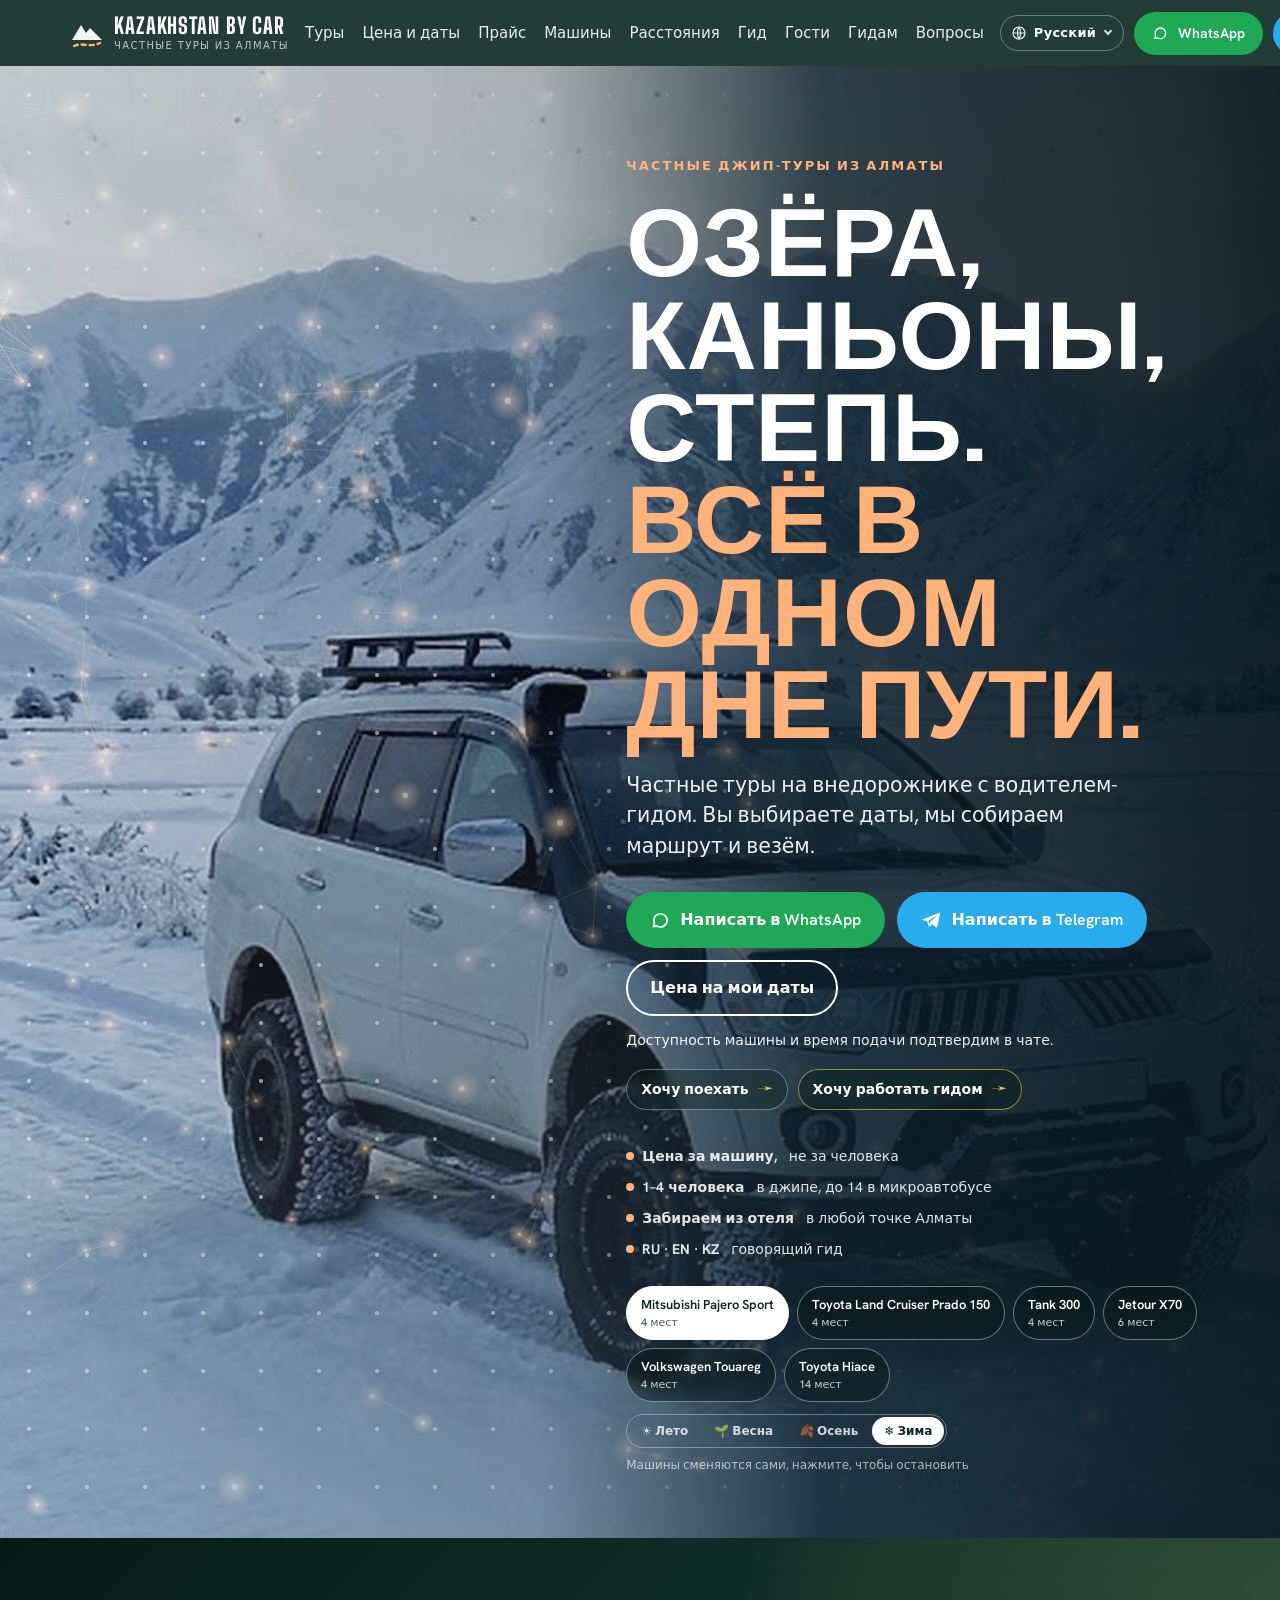
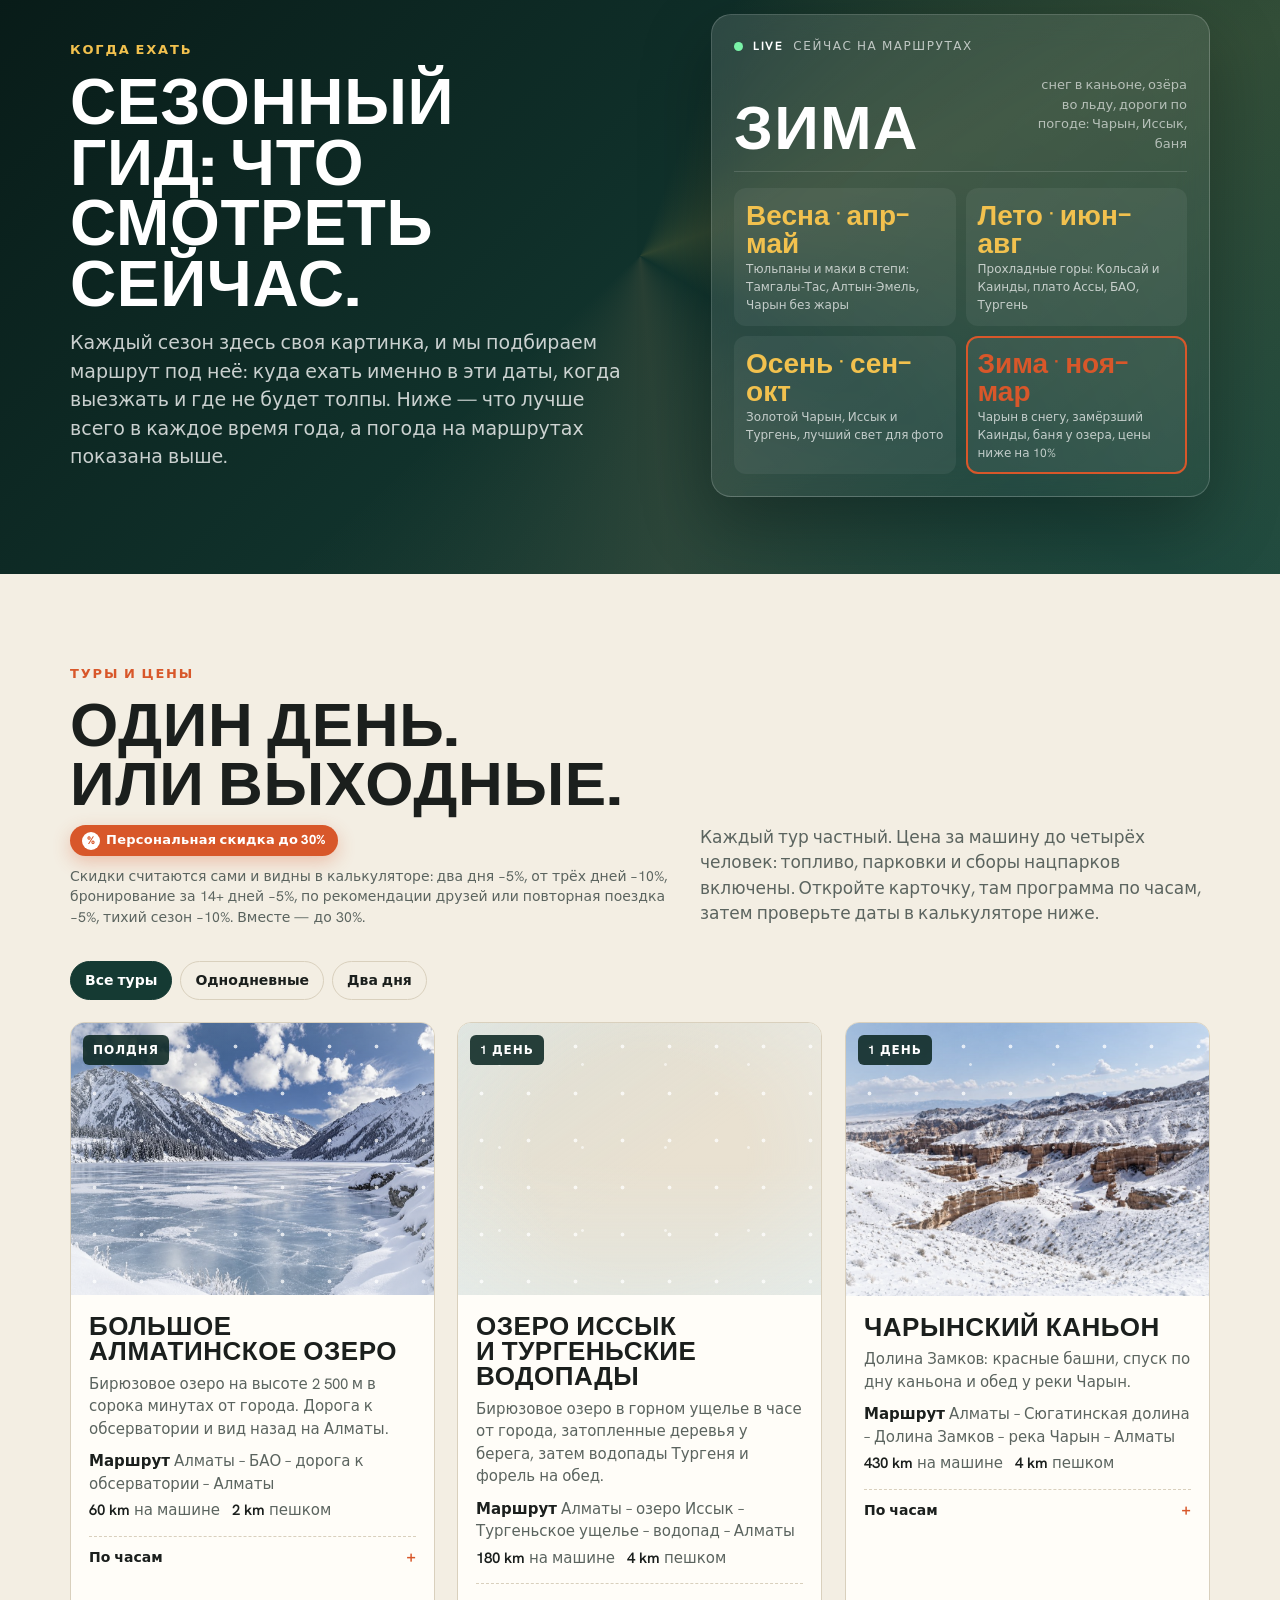
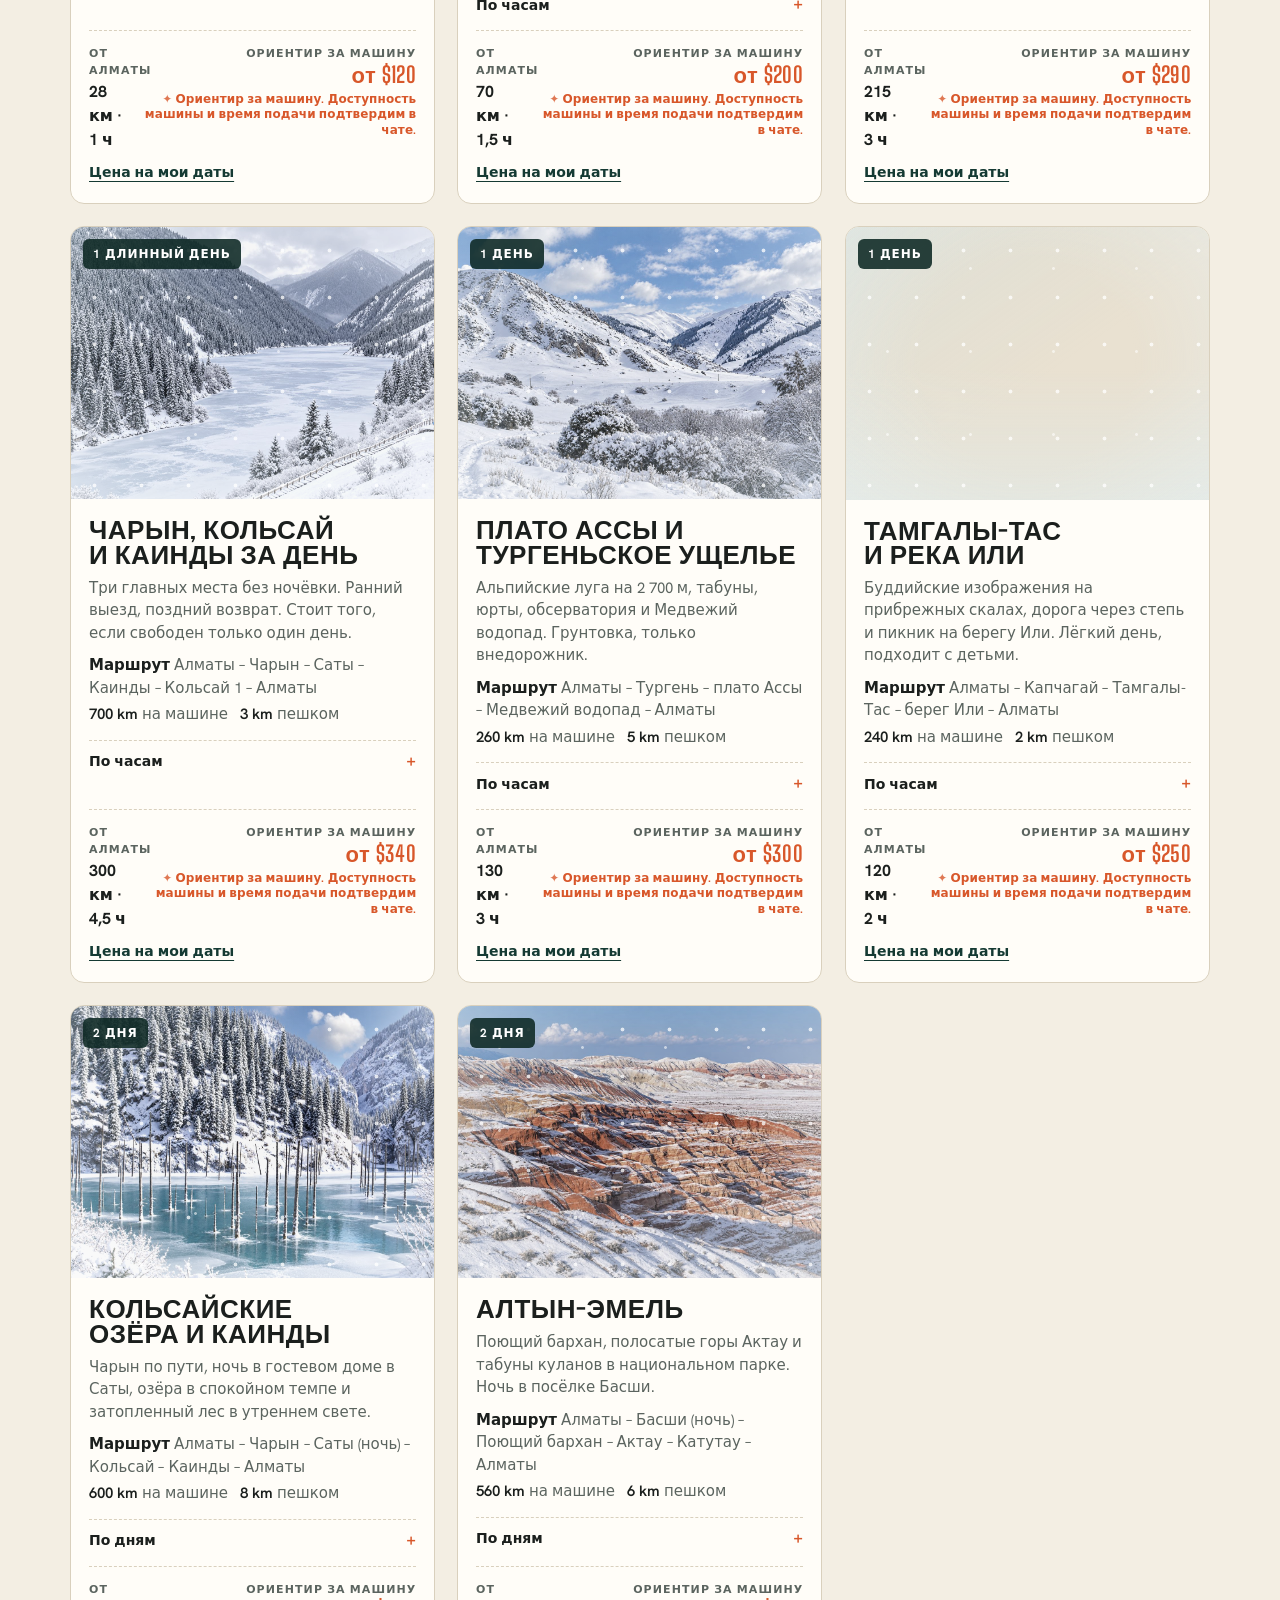
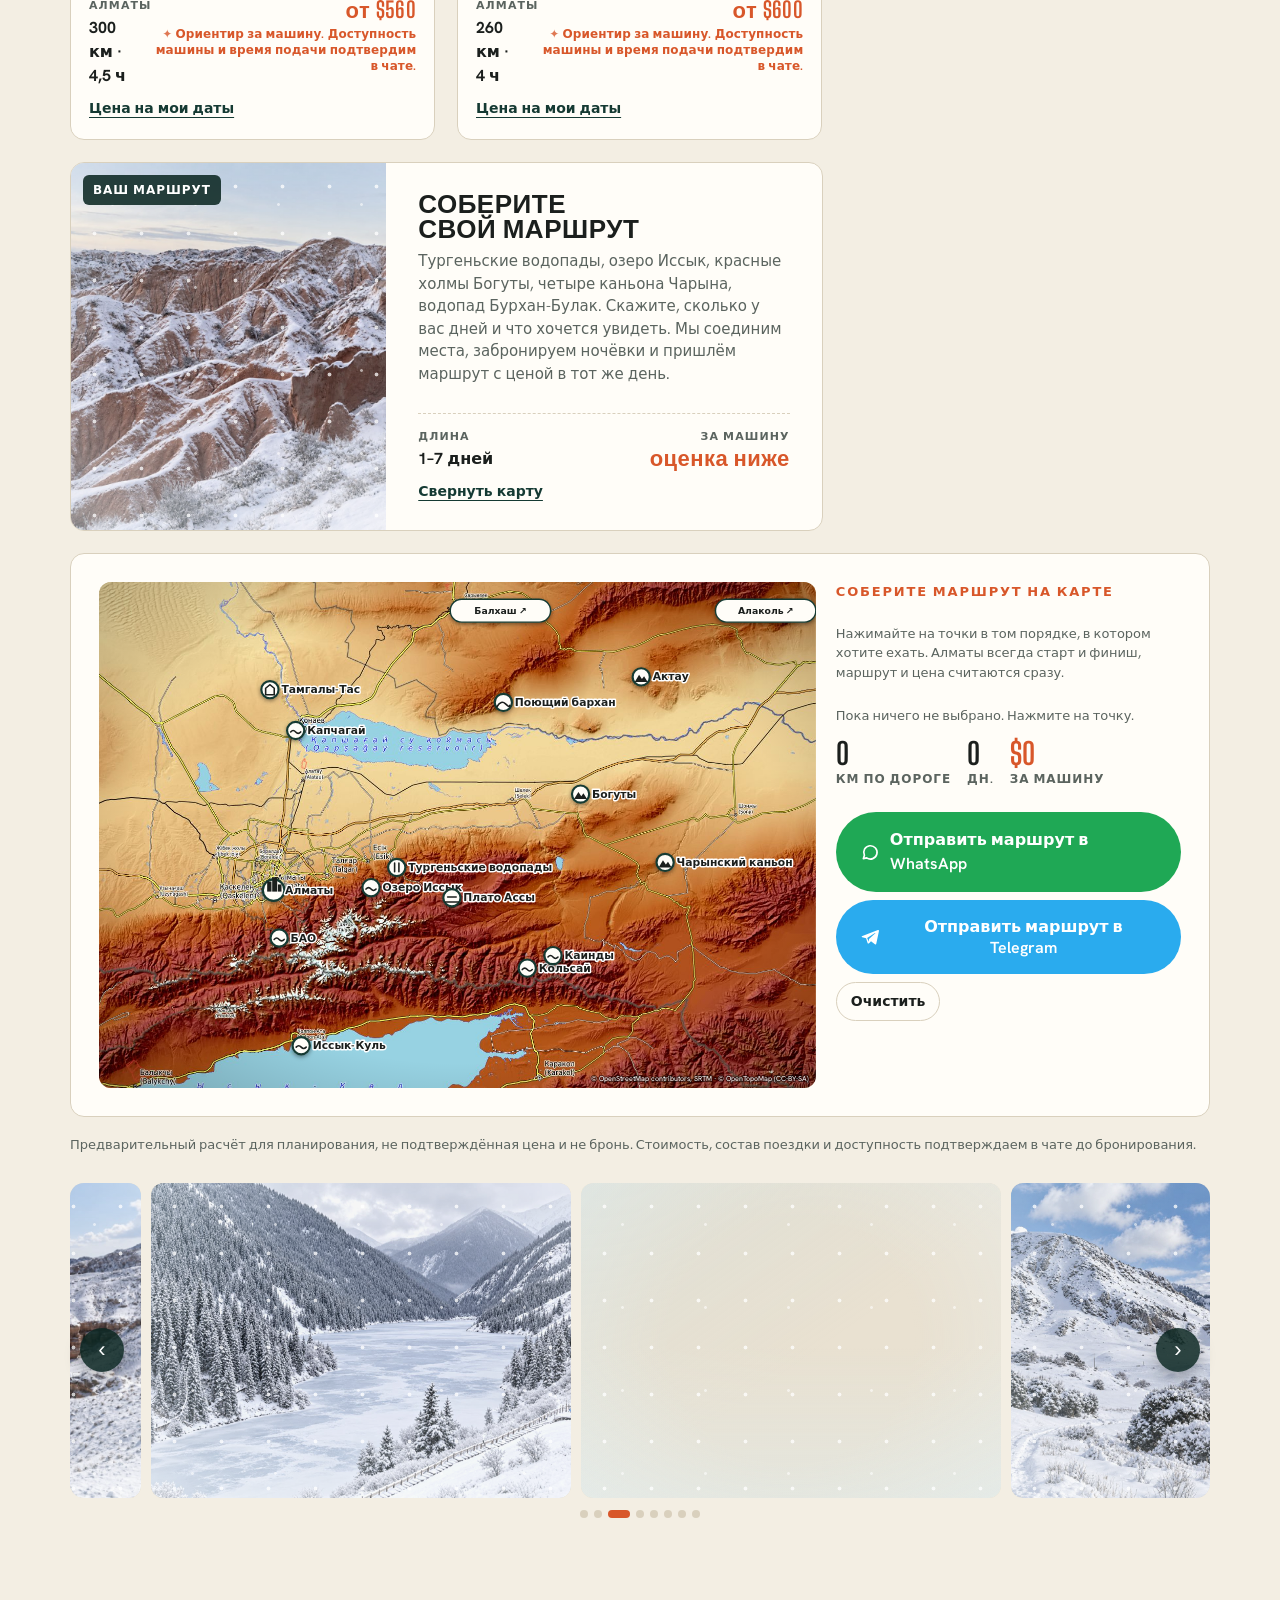
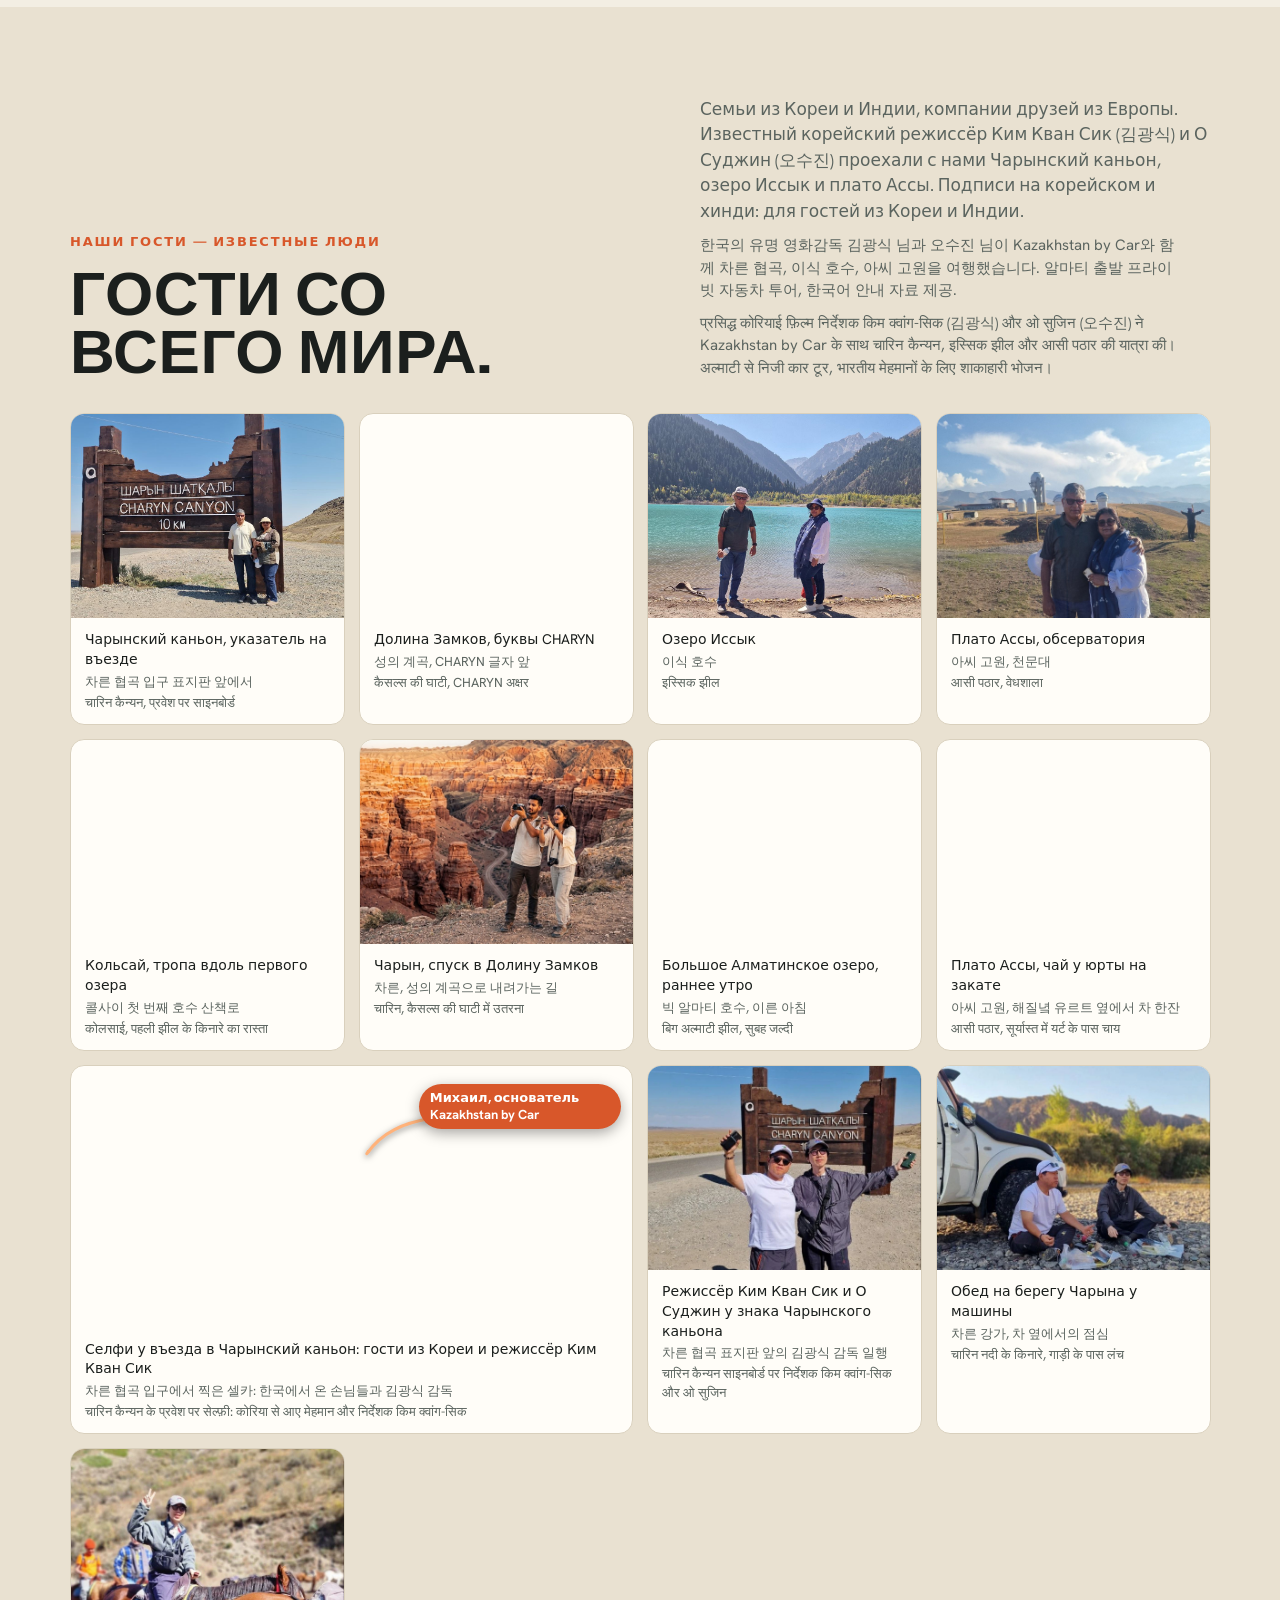
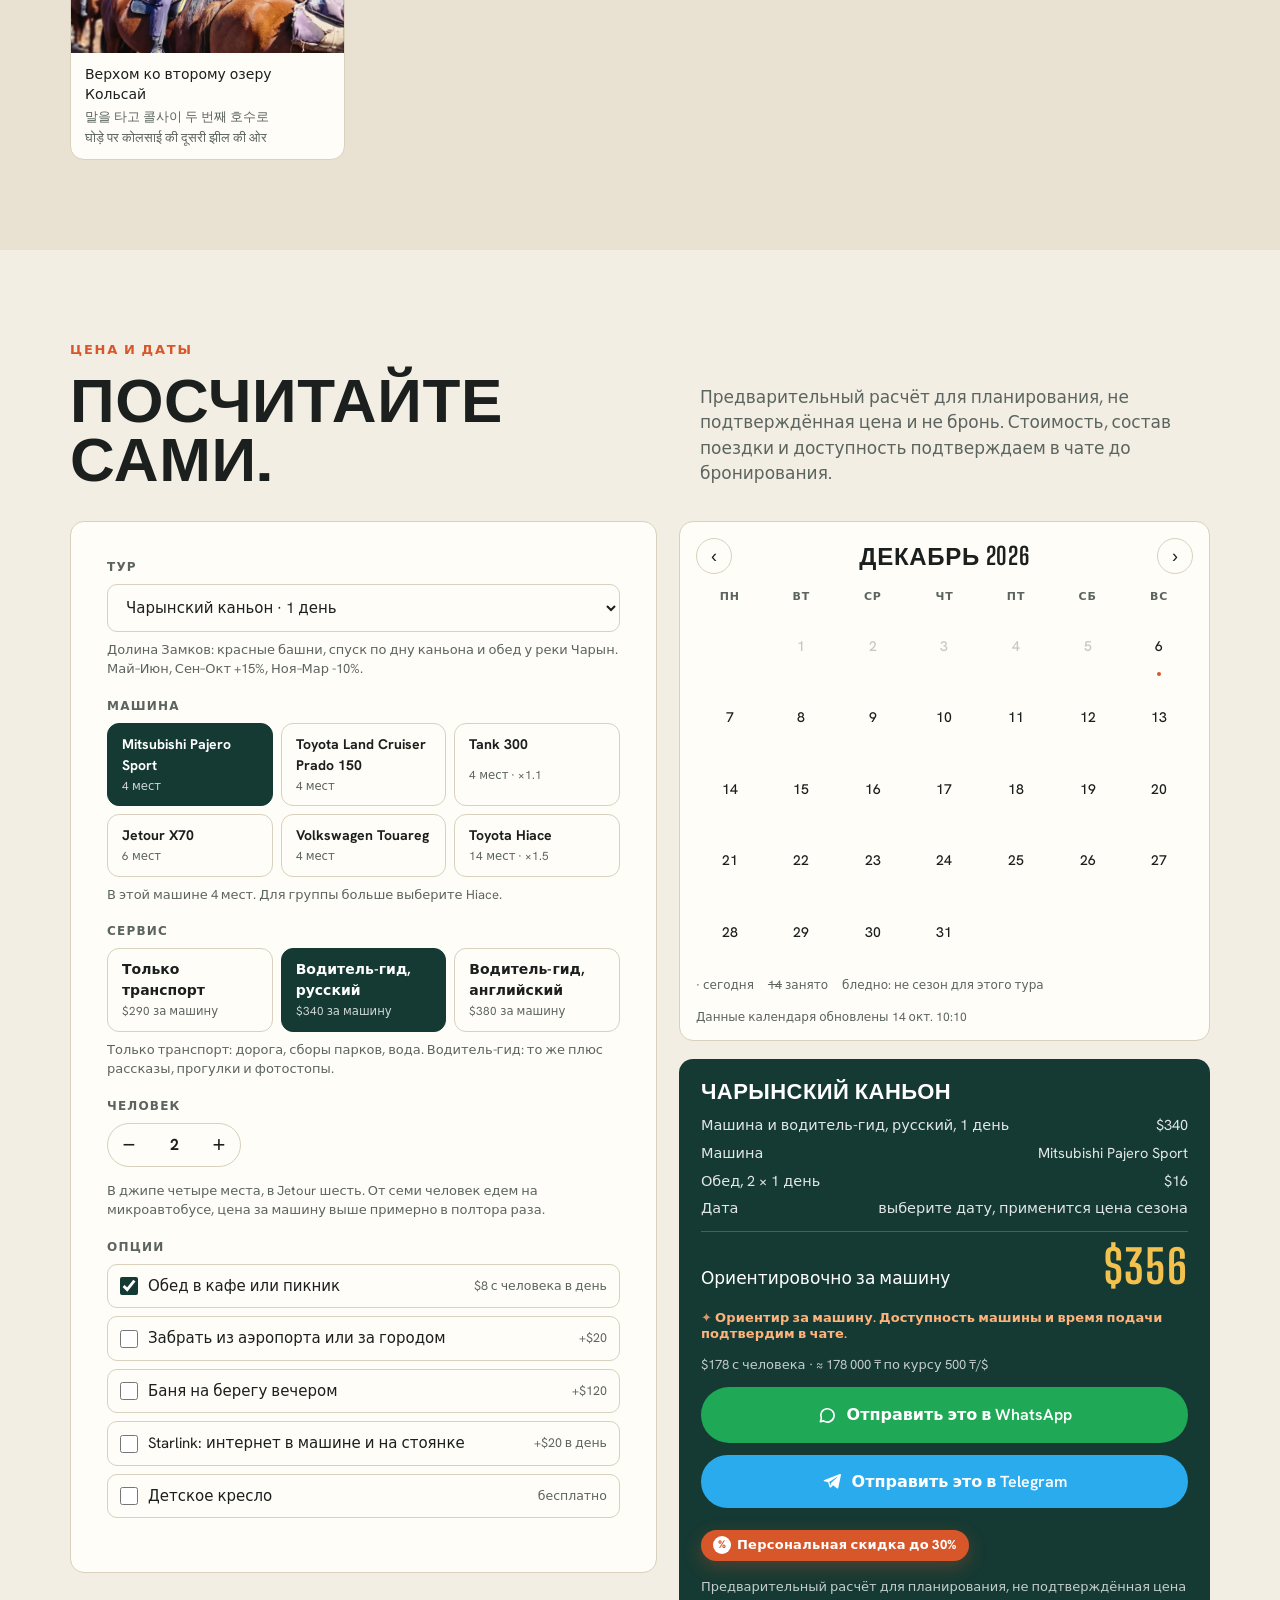
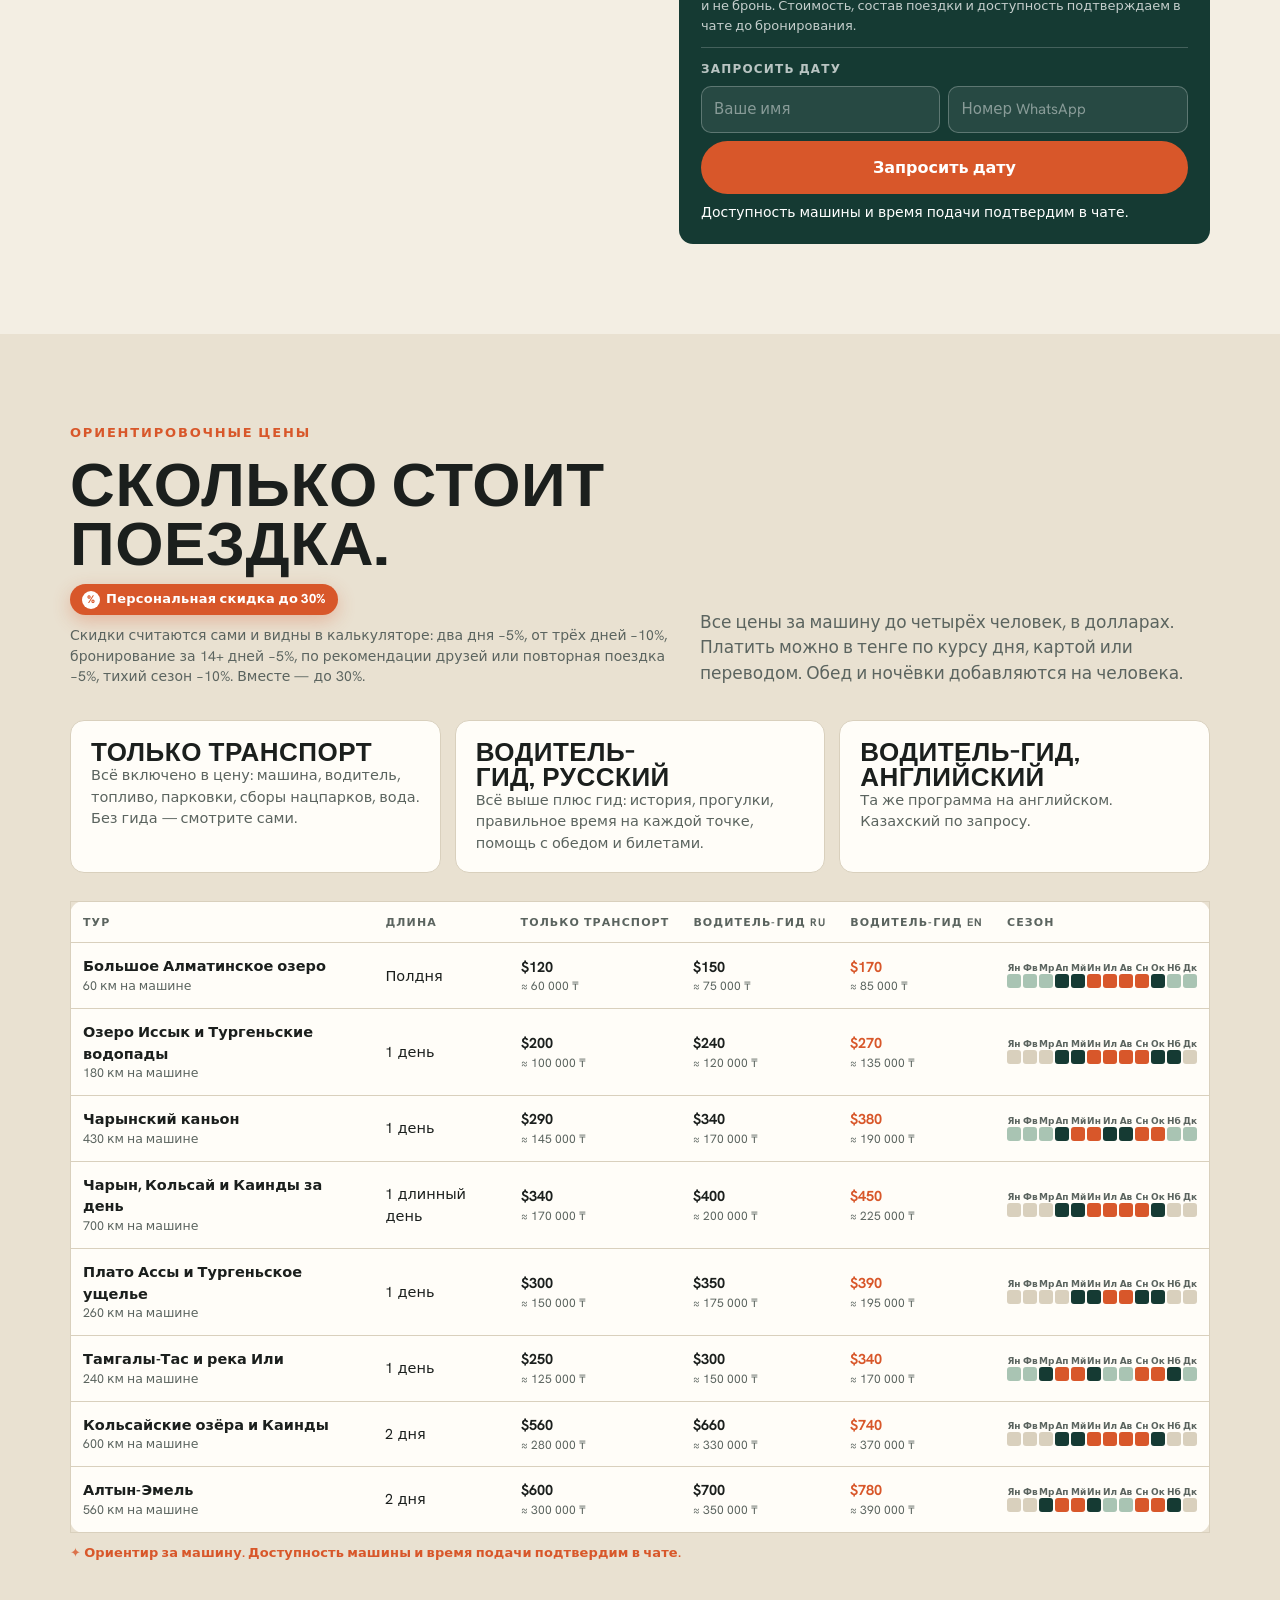
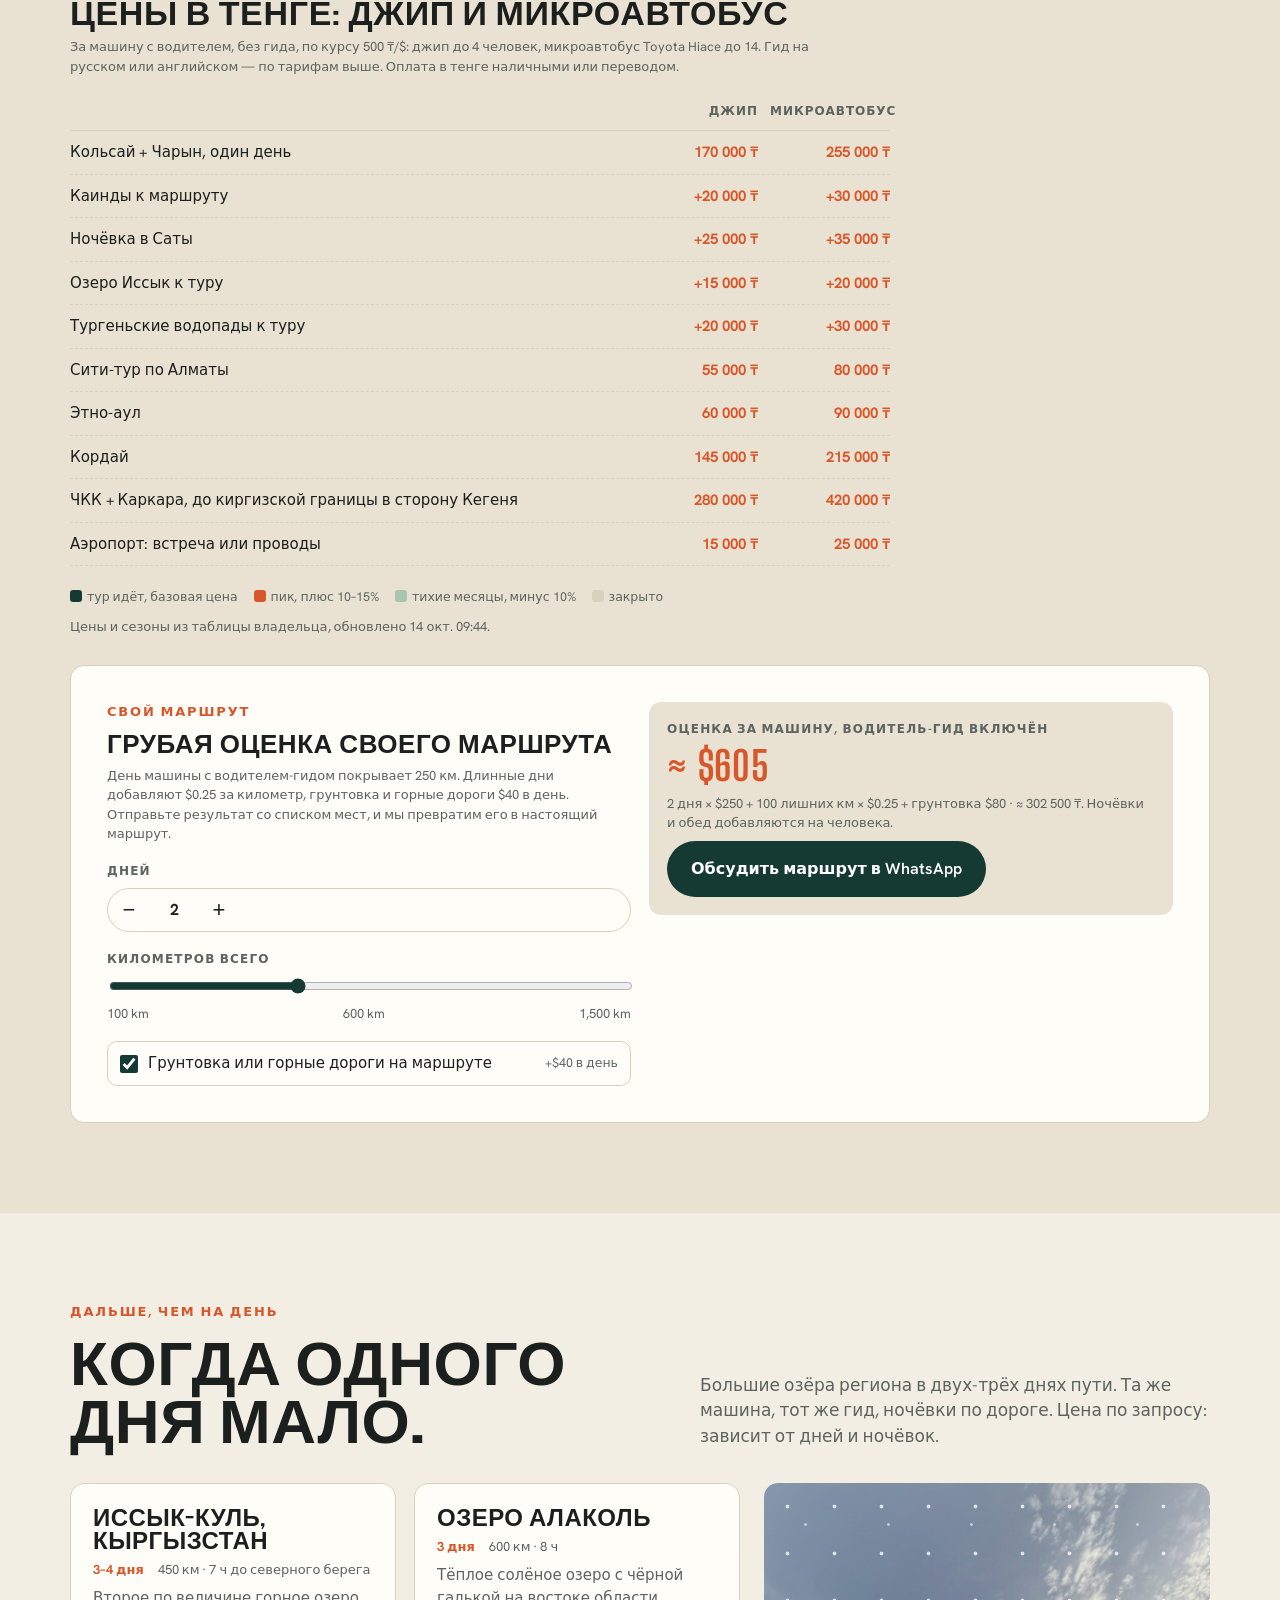
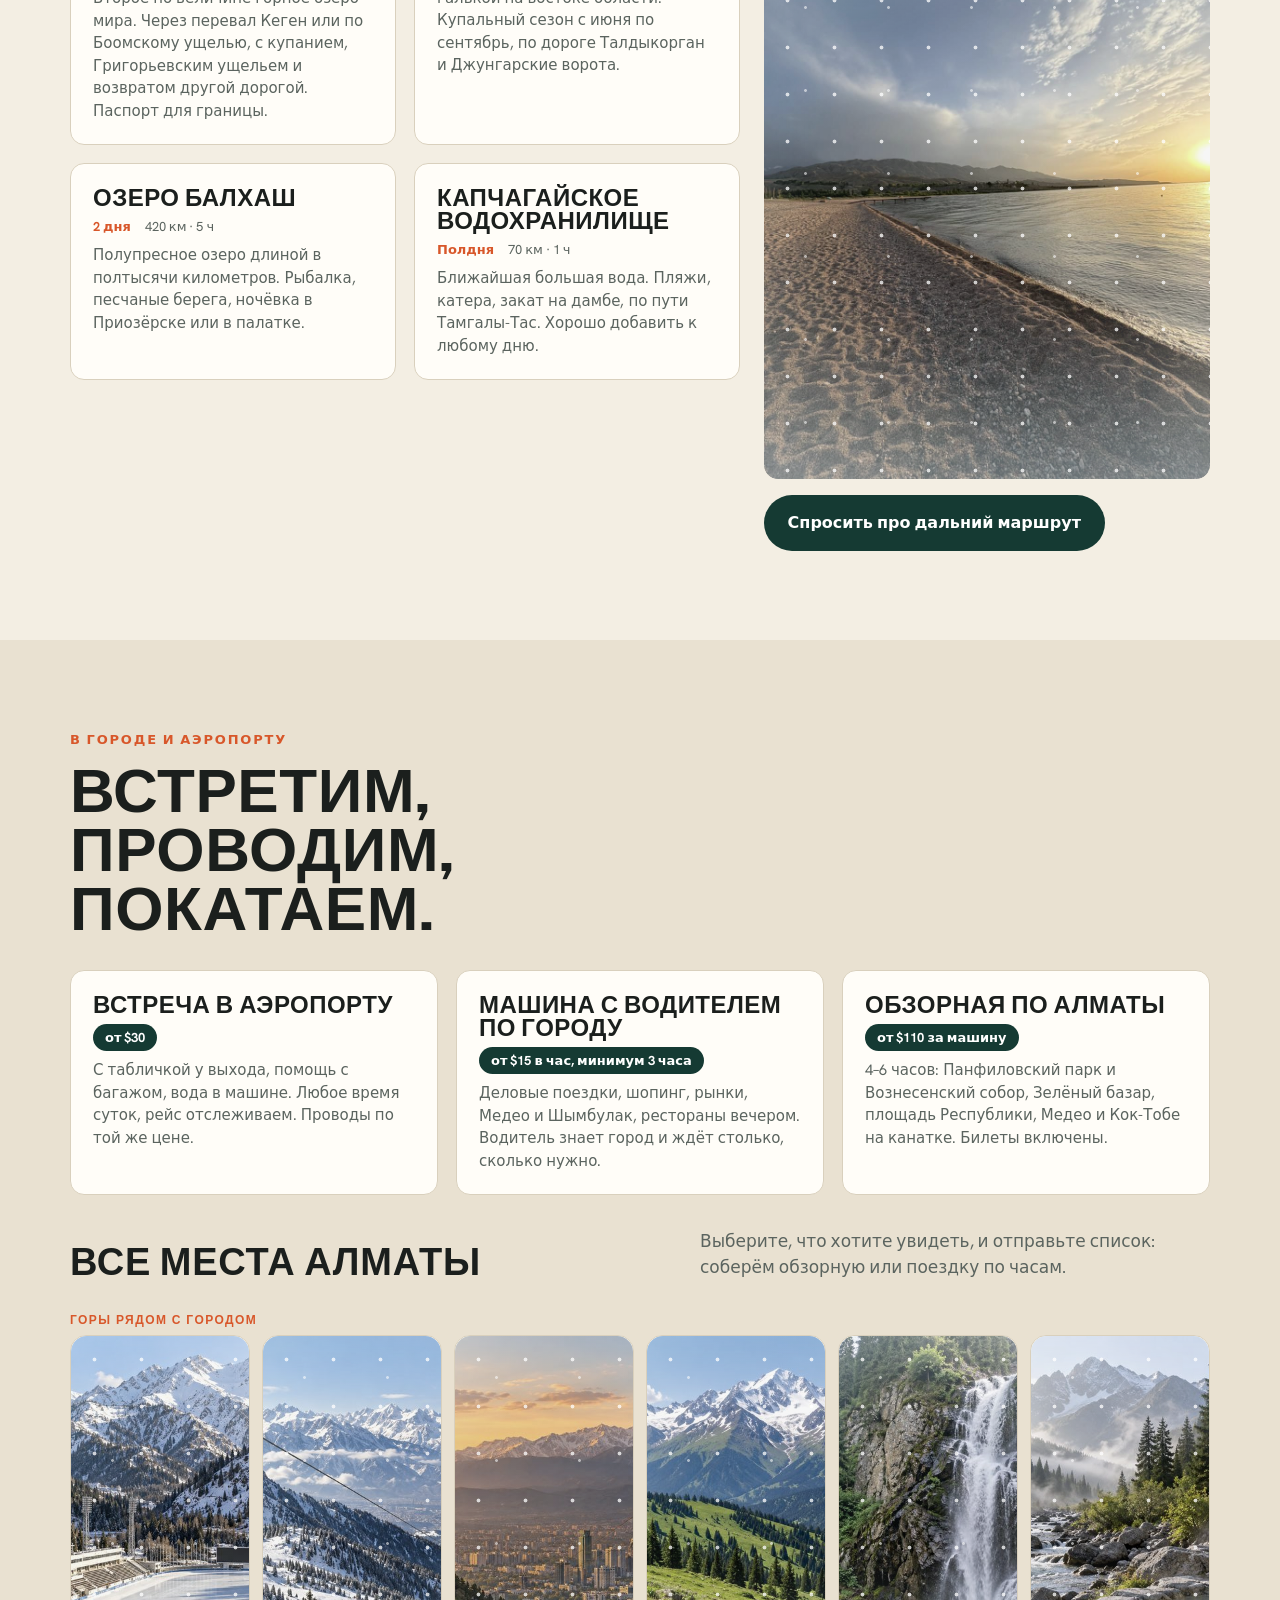
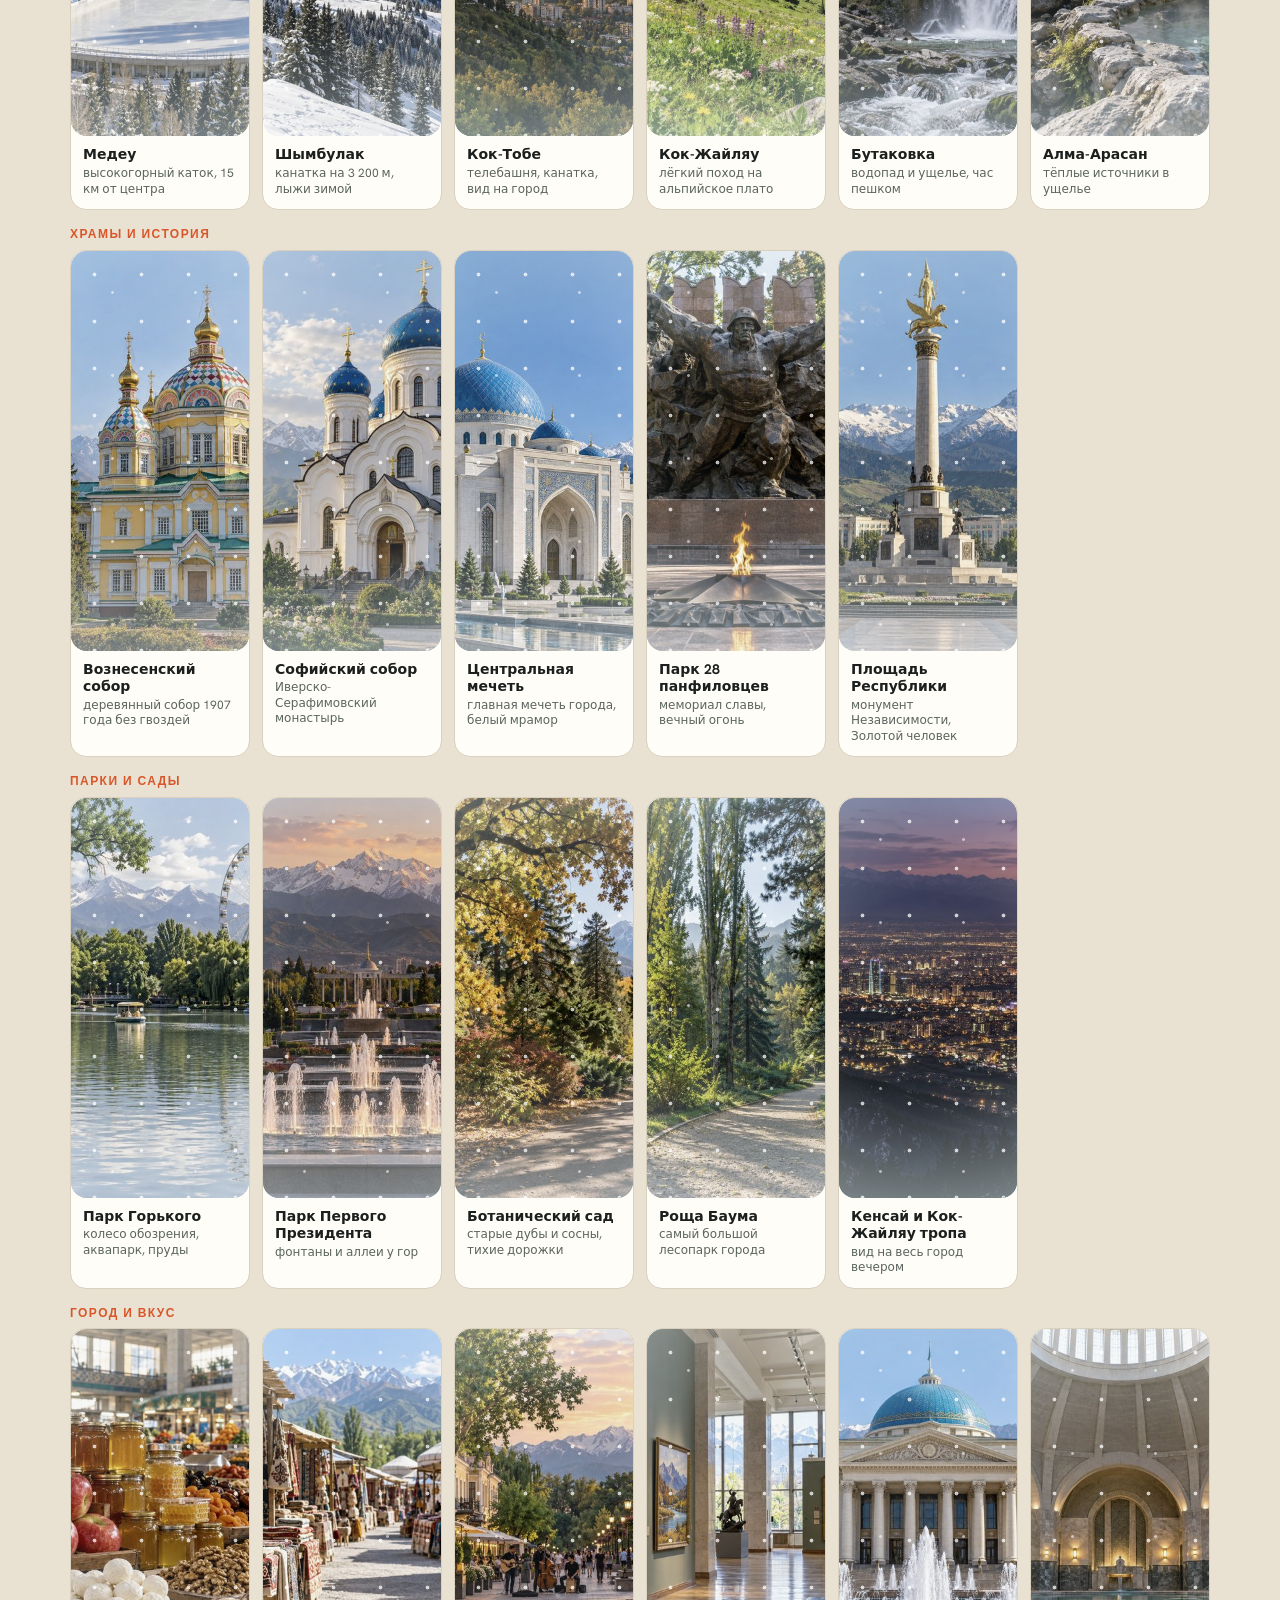
==== commit 921bff07: "Add bilingual daily Kazakhstan photo challenge with share cards" ====
--- a/index.html
+++ b/index.html
@@ -1,6 +1,6 @@
 <!doctype html>
-<html lang="en">
-<head><meta charset="utf-8"><meta name="viewport" content="width=device-width,initial-scale=1,viewport-fit=cover"><base href="/"><title>Kazakhstan by Car — private jeep tours from Almaty: Charyn, Kolsai, Assy, Altyn-Emel</title><meta name="description" content="Private 4×4 day trips and 2-day tours from Almaty with an English-speaking driver-guide: Charyn Canyon, Kolsai lakes and Kaindy, Assy plateau, Altyn-Emel, Issyk lake. Price per car, instant calculator, booking on WhatsApp."><link rel="canonical" href="https://kazakhstanbycar.com/"><link rel="alternate" hreflang="ru" href="https://kazakhstanbycar.kz/"><link rel="alternate" hreflang="en" href="https://kazakhstanbycar.com/"><link rel="alternate" hreflang="kk" href="https://kazakhstanbycar.kz/kk/"><link rel="alternate" hreflang="ko" href="https://kazakhstanbycar.com/ko/"><link rel="alternate" hreflang="hi" href="https://kazakhstanbycar.com/hi/"><link rel="alternate" hreflang="fr" href="https://kazakhstanbycar.com/fr/"><link rel="alternate" hreflang="es" href="https://kazakhstanbycar.com/es/"><link rel="alternate" hreflang="de" href="https://kazakhstanbycar.com/de/"><link rel="alternate" hreflang="ar" href="https://kazakhstanbycar.com/ar/"><link rel="alternate" hreflang="zh" href="https://kazakhstanbycar.com/zh/"><link rel="alternate" hreflang="x-default" href="https://kazakhstanbycar.com/"><link rel="preload" as="image" href="/img/hero-scene.jpg" fetchpriority="high"><meta property="og:site_name" content="Kazakhstan by Car"><meta property="og:title" content="Kazakhstan by Car — private jeep tours from Almaty: Charyn, Kolsai, Assy, Altyn-Emel"><meta property="og:description" content="Private 4×4 day trips and 2-day tours from Almaty with an English-speaking driver-guide: Charyn Canyon, Kolsai lakes and Kaindy, Assy plateau, Altyn-Emel, Issyk lake. Price per car, instant calculator, booking on WhatsApp."><meta property="og:type" content="website"><meta property="og:url" content="https://kazakhstanbycar.com/"><meta property="og:image" content="https://kazakhstanbycar.com/img/hero-scene.jpg"><meta property="og:image:width" content="1920"><meta property="og:image:height" content="1073"><meta property="og:image:alt" content="Kazakhstan by Car 4x4 tours"><meta property="og:locale" content="en_US"><meta property="og:locale:alternate" content="ru_RU"><meta property="og:locale:alternate" content="kk_KZ"><meta property="og:locale:alternate" content="ko_KR"><meta property="og:locale:alternate" content="hi_IN"><meta property="og:locale:alternate" content="fr_FR"><meta property="og:locale:alternate" content="es_ES"><meta property="og:locale:alternate" content="de_DE"><meta property="og:locale:alternate" content="ar_AE"><meta property="og:locale:alternate" content="zh_CN"><meta name="twitter:card" content="summary_large_image"><meta name="keywords" content="туры из Алматы, джип-тур Чарын, Кольсай, Каинды, Алтын-Эмель, Almaty tours, Charyn canyon tour, Kolsai lakes tour, Almaty day trips, private driver Almaty, 카자흐스탄 여행, 알마티 투어, 차른 협곡, 콜사이 호수, 김광식 감독 카자흐스탄, कज़ाखस्तान यात्रा, अल्माटी टूर, excursions Almaty, tours privados Almaty, Almaty Ausflüge"><meta name="robots" content="index,follow,max-image-preview:large"><script async src="https://www.googletagmanager.com/gtag/js?id=G-49S7LDXQ6F"></script><script>window.dataLayer=window.dataLayer||[];function gtag(){dataLayer.push(arguments)}gtag("js",new Date());gtag("config","G-49S7LDXQ6F",{anonymize_ip:true});</script><style>body{margin:0}img{max-width:100%}[hidden]{display:none!important}</style>
+<html lang="ru">
+<head><meta charset="utf-8"><meta name="viewport" content="width=device-width,initial-scale=1,viewport-fit=cover"><base href="/"><title>Kazakhstan by Car — частные джип-туры из Алматы: Чарын, Кольсай, Ассы, Алтын-Эмель</title><meta name="description" content="Частные туры из Алматы на внедорожнике с водителем-гидом: Чарынский каньон, Кольсайские озёра и Каинды, плато Ассы, Алтын-Эмель, озеро Иссык. Цена за машину, калькулятор, бронирование в WhatsApp."><link rel="canonical" href="https://kazakhstanbycar.kz/"><link rel="alternate" hreflang="ru" href="https://kazakhstanbycar.kz/"><link rel="alternate" hreflang="en" href="https://kazakhstanbycar.com/"><link rel="alternate" hreflang="kk" href="https://kazakhstanbycar.kz/kk/"><link rel="alternate" hreflang="ko" href="https://kazakhstanbycar.com/ko/"><link rel="alternate" hreflang="hi" href="https://kazakhstanbycar.com/hi/"><link rel="alternate" hreflang="fr" href="https://kazakhstanbycar.com/fr/"><link rel="alternate" hreflang="es" href="https://kazakhstanbycar.com/es/"><link rel="alternate" hreflang="de" href="https://kazakhstanbycar.com/de/"><link rel="alternate" hreflang="ar" href="https://kazakhstanbycar.com/ar/"><link rel="alternate" hreflang="zh" href="https://kazakhstanbycar.com/zh/"><link rel="alternate" hreflang="x-default" href="https://kazakhstanbycar.com/"><link rel="preload" as="image" href="/img/hero-scene.jpg" fetchpriority="high"><meta property="og:site_name" content="Kazakhstan by Car"><meta property="og:title" content="Kazakhstan by Car — частные джип-туры из Алматы: Чарын, Кольсай, Ассы, Алтын-Эмель"><meta property="og:description" content="Частные туры из Алматы на внедорожнике с водителем-гидом: Чарынский каньон, Кольсайские озёра и Каинды, плато Ассы, Алтын-Эмель, озеро Иссык. Цена за машину, калькулятор, бронирование в WhatsApp."><meta property="og:type" content="website"><meta property="og:url" content="https://kazakhstanbycar.kz/"><meta property="og:image" content="https://kazakhstanbycar.kz/img/hero-scene.jpg"><meta property="og:image:width" content="1920"><meta property="og:image:height" content="1073"><meta property="og:image:alt" content="Kazakhstan by Car 4x4 tours"><meta property="og:locale" content="ru_RU"><meta property="og:locale:alternate" content="en_US"><meta property="og:locale:alternate" content="kk_KZ"><meta property="og:locale:alternate" content="ko_KR"><meta property="og:locale:alternate" content="hi_IN"><meta property="og:locale:alternate" content="fr_FR"><meta property="og:locale:alternate" content="es_ES"><meta property="og:locale:alternate" content="de_DE"><meta property="og:locale:alternate" content="ar_AE"><meta property="og:locale:alternate" content="zh_CN"><meta name="twitter:card" content="summary_large_image"><meta name="keywords" content="туры из Алматы, джип-тур Чарын, Кольсай, Каинды, Алтын-Эмель, Almaty tours, Charyn canyon tour, Kolsai lakes tour, Almaty day trips, private driver Almaty, 카자흐스탄 여행, 알마티 투어, 차른 협곡, 콜사이 호수, 김광식 감독 카자흐스탄, कज़ाखस्तान यात्रा, अल्माटी टूर, excursions Almaty, tours privados Almaty, Almaty Ausflüge"><meta name="robots" content="index,follow,max-image-preview:large"><script async src="https://www.googletagmanager.com/gtag/js?id=G-49S7LDXQ6F"></script><script>window.dataLayer=window.dataLayer||[];function gtag(){dataLayer.push(arguments)}gtag("js",new Date());gtag("config","G-49S7LDXQ6F",{anonymize_ip:true});</script><style>body{margin:0}img{max-width:100%}[hidden]{display:none!important}</style>
 <link rel="preconnect" href="https://fonts.googleapis.com">
 <link rel="preconnect" href="https://fonts.gstatic.com" crossorigin>
 <link rel="stylesheet" href="https://fonts.googleapis.com/css2?family=Big+Shoulders+Display:wght@700;800&family=Hanken+Grotesk:wght@400;500;600;700&family=Noto+Sans+KR:wght@400;500;700;900&family=Noto+Sans+Arabic:wght@400;500;700;800&family=Noto+Sans+SC:wght@400;500;700;900&family=Noto+Sans+Devanagari:wght@400;500;700;900&display=swap">
@@ -508,7 +508,7 @@
 .hero-season-fx{position:absolute;inset:0;z-index:-1;pointer-events:none;opacity:.7;background-repeat:repeat}.hero-season-fx{background-image:radial-gradient(circle,rgba(255,255,255,.92) 0 1.6px,transparent 2.5px);background-size:58px 58px;animation:winterFall 10s linear infinite}html:not([data-season="winter"]) .hero-season-fx{opacity:0}html[data-season="autumn"] .hero-season-fx{opacity:.45;background-image:radial-gradient(ellipse,rgba(238,135,50,.9) 0 2px,transparent 3px);background-size:84px 94px;animation:autumnDrift 12s linear infinite}html[data-season="spring"] .hero-season-fx{opacity:.35;background-image:radial-gradient(ellipse,rgba(255,214,227,.9) 0 1.5px,transparent 2.4px);background-size:75px 91px;animation:springDrift 14s linear infinite}
 @keyframes winterFall{to{background-position:47px 141px,83px 249px}}@keyframes autumnDrift{to{background-position:72px 172px,-103px 236px}}@keyframes springDrift{to{background-position:61px 154px,-89px 206px}}@keyframes summerGlow{to{opacity:.45;transform:scale(1.03)}}
 @media(prefers-reduced-motion:reduce){.season-story::before,.season-live-dot,.season-media-wrap::after,.hero-season-fx{animation:none}.season-media-wrap>img{transition:none}}
-</style><script type="application/ld+json">{"@context":"https://schema.org","@type":"TravelAgency","name":"Kazakhstan by Car","url":"https://kazakhstanbycar.com/","telephone":"+77070009009","image":"https://kazakhstanbycar.com/img/hero-scene.jpg","priceRange":"$$","address":{"@type":"PostalAddress","addressLocality":"Almaty","addressCountry":"KZ"},"areaServed":["Almaty","Almaty Region","Kazakhstan"],"sameAs":["https://instagram.com/mchechin81","https://instagram.com/mobibantour"],"availableLanguage":["ru","en","kk","ko","hi","fr","es","de","ar","zh"]}</script><script type="application/ld+json">{"@context":"https://schema.org","@type":"ItemList","name":"Pick a day. Or a weekend.","itemListElement":[{"@type":"ListItem","position":1,"url":"https://kazakhstanbycar.com/#tours","item":{"@type":"TouristTrip","name":"Big Almaty Lake","description":"A turquoise lake at 2,500 m, forty minutes from the city. The road to the observatory and a view back over Almaty.","url":"https://kazakhstanbycar.com/#tours","touristType":"private tour","itinerary":{"@type":"ItemList","itemListElement":[{"@type":"ListItem","position":1,"name":"Almaty"},{"@type":"ListItem","position":2,"name":"Big Almaty Lake"},{"@type":"ListItem","position":3,"name":"observatory road"},{"@type":"ListItem","position":4,"name":"Almaty"}]}}},{"@type":"ListItem","position":2,"url":"https://kazakhstanbycar.com/#tours","item":{"@type":"TouristTrip","name":"Issyk lake and Turgen waterfalls","description":"A turquoise lake in a mountain gorge an hour from the city, drowned trees by the shore, then the Turgen waterfalls and trout for lunch.","url":"https://kazakhstanbycar.com/#tours","touristType":"private tour","itinerary":{"@type":"ItemList","itemListElement":[{"@type":"ListItem","position":1,"name":"Almaty"},{"@type":"ListItem","position":2,"name":"Issyk lake"},{"@type":"ListItem","position":3,"name":"Turgen gorge"},{"@type":"ListItem","position":4,"name":"waterfall"},{"@type":"ListItem","position":5,"name":"Almaty"}]}}},{"@type":"ListItem","position":3,"url":"https://kazakhstanbycar.com/#tours","item":{"@type":"TouristTrip","name":"Charyn Canyon","description":"The Valley of Castles: red rock towers, a walk down the canyon floor and lunch by the Charyn river.","url":"https://kazakhstanbycar.com/#tours","touristType":"private tour","itinerary":{"@type":"ItemList","itemListElement":[{"@type":"ListItem","position":1,"name":"Almaty"},{"@type":"ListItem","position":2,"name":"Sogety valley"},{"@type":"ListItem","position":3,"name":"Valley of Castles"},{"@type":"ListItem","position":4,"name":"Charyn river"},{"@type":"ListItem","position":5,"name":"Almaty"}]}}},{"@type":"ListItem","position":4,"url":"https://kazakhstanbycar.com/#tours","item":{"@type":"TouristTrip","name":"Charyn, Kolsai and Kaindy in one day","description":"The three big sights without a night away. Early start, late return, worth it if you only have one free day.","url":"https://kazakhstanbycar.com/#tours","touristType":"private tour","itinerary":{"@type":"ItemList","itemListElement":[{"@type":"ListItem","position":1,"name":"Almaty"},{"@type":"ListItem","position":2,"name":"Charyn"},{"@type":"ListItem","position":3,"name":"Saty"},{"@type":"ListItem","position":4,"name":"Kaindy"},{"@type":"ListItem","position":5,"name":"Kolsai 1"},{"@type":"ListItem","position":6,"name":"Almaty"}]}}},{"@type":"ListItem","position":5,"url":"https://kazakhstanbycar.com/#tours","item":{"@type":"TouristTrip","name":"Assy Plateau and Turgen gorge","description":"Alpine meadows at 2,700 m, horse herds, yurts, the observatory and Bear waterfall. Gravel road, 4×4 only.","url":"https://kazakhstanbycar.com/#tours","touristType":"private tour","itinerary":{"@type":"ItemList","itemListElement":[{"@type":"ListItem","position":1,"name":"Almaty"},{"@type":"ListItem","position":2,"name":"Turgen gorge"},{"@type":"ListItem","position":3,"name":"Assy plateau"},{"@type":"ListItem","position":4,"name":"Bear waterfall"},{"@type":"ListItem","position":5,"name":"Almaty"}]}}},{"@type":"ListItem","position":6,"url":"https://kazakhstanbycar.com/#tours","item":{"@type":"TouristTrip","name":"Tamgaly-Tas and the Ili river","description":"Buddha images carved into river rocks, a steppe drive and a picnic on the bank of the Ili. Easy day, good with kids.","url":"https://kazakhstanbycar.com/#tours","touristType":"private tour","itinerary":{"@type":"ItemList","itemListElement":[{"@type":"ListItem","position":1,"name":"Almaty"},{"@type":"ListItem","position":2,"name":"Kapchagay"},{"@type":"ListItem","position":3,"name":"Tamgaly-Tas"},{"@type":"ListItem","position":4,"name":"Ili river"},{"@type":"ListItem","position":5,"name":"Almaty"}]}}},{"@type":"ListItem","position":7,"url":"https://kazakhstanbycar.com/#tours","item":{"@type":"TouristTrip","name":"Kolsai Lakes and Kaindy","description":"Charyn on the way, a night in a guesthouse in Saty, the lakes at a calm pace and the sunken forest in morning light.","url":"https://kazakhstanbycar.com/#tours","touristType":"private tour","itinerary":{"@type":"ItemList","itemListElement":[{"@type":"ListItem","position":1,"name":"Almaty"},{"@type":"ListItem","position":2,"name":"Charyn"},{"@type":"ListItem","position":3,"name":"Saty (night)"},{"@type":"ListItem","position":4,"name":"Kolsai"},{"@type":"ListItem","position":5,"name":"Kaindy"},{"@type":"ListItem","position":6,"name":"Almaty"}]}}},{"@type":"ListItem","position":8,"url":"https://kazakhstanbycar.com/#tours","item":{"@type":"TouristTrip","name":"Altyn-Emel","description":"The Singing Dune, the striped Aktau mountains and kulan herds in the national park. Overnight in Basshi village.","url":"https://kazakhstanbycar.com/#tours","touristType":"private tour","itinerary":{"@type":"ItemList","itemListElement":[{"@type":"ListItem","position":1,"name":"Almaty"},{"@type":"ListItem","position":2,"name":"Basshi (night)"},{"@type":"ListItem","position":3,"name":"Singing Dune"},{"@type":"ListItem","position":4,"name":"Aktau"},{"@type":"ListItem","position":5,"name":"Katutau"},{"@type":"ListItem","position":6,"name":"Almaty"}]}}}]}</script><script type="application/ld+json">{"@context":"https://schema.org","@type":"FAQPage","mainEntity":[{"@type":"Question","name":"Is the price per person or per car?","acceptedAnswer":{"@type":"Answer","text":"Per car, for up to four travellers. A couple and a group of four pay the same for the car; lunch and guesthouse nights are per person."}},{"@type":"Question","name":"Do you run group tours?","acceptedAnswer":{"@type":"Answer","text":"No. Every departure is private: your dates, your pace, your stops. For five or more people we use the minibus."}},{"@type":"Question","name":"How do I pay?","acceptedAnswer":{"@type":"Answer","text":"On the day, in cash (tenge, dollars or euros), by card or by bank transfer. Two-day tours need a 20% deposit to hold the guesthouse."}},{"@type":"Question","name":"What should I bring?","acceptedAnswer":{"@type":"Answer","text":"Layers (it is 10 degrees colder at the lakes than in the city), sun protection, walking shoes and your passport for park checkpoints."}},{"@type":"Question","name":"Can we change the plan on the way?","acceptedAnswer":{"@type":"Answer","text":"Yes. Stay longer at a viewpoint, skip a stop, add one. The only fixed points are park closing times."}},{"@type":"Question","name":"Airport transfers and city driving?","acceptedAnswer":{"@type":"Answer","text":"Yes. Transfers at any hour, a car with driver by the hour, an Almaty city tour. A half day at Big Almaty Lake fits a long layover."}}]}</script>
+</style><script type="application/ld+json">{"@context":"https://schema.org","@type":"TravelAgency","name":"Kazakhstan by Car","url":"https://kazakhstanbycar.kz/","telephone":"+77070009009","image":"https://kazakhstanbycar.kz/img/hero-scene.jpg","priceRange":"$$","address":{"@type":"PostalAddress","addressLocality":"Almaty","addressCountry":"KZ"},"areaServed":["Almaty","Almaty Region","Kazakhstan"],"sameAs":["https://instagram.com/mchechin81","https://instagram.com/mobibantour"],"availableLanguage":["ru","en","kk","ko","hi","fr","es","de","ar","zh"]}</script><script type="application/ld+json">{"@context":"https://schema.org","@type":"ItemList","name":"Один день. Или выходные.","itemListElement":[{"@type":"ListItem","position":1,"url":"https://kazakhstanbycar.kz/#tours","item":{"@type":"TouristTrip","name":"Большое Алматинское озеро","description":"Бирюзовое озеро на высоте 2 500 м в сорока минутах от города. Дорога к обсерватории и вид назад на Алматы.","url":"https://kazakhstanbycar.kz/#tours","touristType":"private tour","itinerary":{"@type":"ItemList","itemListElement":[{"@type":"ListItem","position":1,"name":"Алматы"},{"@type":"ListItem","position":2,"name":"БАО"},{"@type":"ListItem","position":3,"name":"дорога к обсерватории"},{"@type":"ListItem","position":4,"name":"Алматы"}]}}},{"@type":"ListItem","position":2,"url":"https://kazakhstanbycar.kz/#tours","item":{"@type":"TouristTrip","name":"Озеро Иссык и Тургеньские водопады","description":"Бирюзовое озеро в горном ущелье в часе от города, затопленные деревья у берега, затем водопады Тургеня и форель на обед.","url":"https://kazakhstanbycar.kz/#tours","touristType":"private tour","itinerary":{"@type":"ItemList","itemListElement":[{"@type":"ListItem","position":1,"name":"Алматы"},{"@type":"ListItem","position":2,"name":"озеро Иссык"},{"@type":"ListItem","position":3,"name":"Тургеньское ущелье"},{"@type":"ListItem","position":4,"name":"водопад"},{"@type":"ListItem","position":5,"name":"Алматы"}]}}},{"@type":"ListItem","position":3,"url":"https://kazakhstanbycar.kz/#tours","item":{"@type":"TouristTrip","name":"Чарынский каньон","description":"Долина Замков: красные башни, спуск по дну каньона и обед у реки Чарын.","url":"https://kazakhstanbycar.kz/#tours","touristType":"private tour","itinerary":{"@type":"ItemList","itemListElement":[{"@type":"ListItem","position":1,"name":"Алматы"},{"@type":"ListItem","position":2,"name":"Сюгатинская долина"},{"@type":"ListItem","position":3,"name":"Долина Замков"},{"@type":"ListItem","position":4,"name":"река Чарын"},{"@type":"ListItem","position":5,"name":"Алматы"}]}}},{"@type":"ListItem","position":4,"url":"https://kazakhstanbycar.kz/#tours","item":{"@type":"TouristTrip","name":"Чарын, Кольсай и Каинды за день","description":"Три главных места без ночёвки. Ранний выезд, поздний возврат. Стоит того, если свободен только один день.","url":"https://kazakhstanbycar.kz/#tours","touristType":"private tour","itinerary":{"@type":"ItemList","itemListElement":[{"@type":"ListItem","position":1,"name":"Алматы"},{"@type":"ListItem","position":2,"name":"Чарын"},{"@type":"ListItem","position":3,"name":"Саты"},{"@type":"ListItem","position":4,"name":"Каинды"},{"@type":"ListItem","position":5,"name":"Кольсай 1"},{"@type":"ListItem","position":6,"name":"Алматы"}]}}},{"@type":"ListItem","position":5,"url":"https://kazakhstanbycar.kz/#tours","item":{"@type":"TouristTrip","name":"Плато Ассы и Тургеньское ущелье","description":"Альпийские луга на 2 700 м, табуны, юрты, обсерватория и Медвежий водопад. Грунтовка, только внедорожник.","url":"https://kazakhstanbycar.kz/#tours","touristType":"private tour","itinerary":{"@type":"ItemList","itemListElement":[{"@type":"ListItem","position":1,"name":"Алматы"},{"@type":"ListItem","position":2,"name":"Тургень"},{"@type":"ListItem","position":3,"name":"плато Ассы"},{"@type":"ListItem","position":4,"name":"Медвежий водопад"},{"@type":"ListItem","position":5,"name":"Алматы"}]}}},{"@type":"ListItem","position":6,"url":"https://kazakhstanbycar.kz/#tours","item":{"@type":"TouristTrip","name":"Тамгалы-Тас и река Или","description":"Буддийские изображения на прибрежных скалах, дорога через степь и пикник на берегу Или. Лёгкий день, подходит с детьми.","url":"https://kazakhstanbycar.kz/#tours","touristType":"private tour","itinerary":{"@type":"ItemList","itemListElement":[{"@type":"ListItem","position":1,"name":"Алматы"},{"@type":"ListItem","position":2,"name":"Капчагай"},{"@type":"ListItem","position":3,"name":"Тамгалы-Тас"},{"@type":"ListItem","position":4,"name":"берег Или"},{"@type":"ListItem","position":5,"name":"Алматы"}]}}},{"@type":"ListItem","position":7,"url":"https://kazakhstanbycar.kz/#tours","item":{"@type":"TouristTrip","name":"Кольсайские озёра и Каинды","description":"Чарын по пути, ночь в гостевом доме в Саты, озёра в спокойном темпе и затопленный лес в утреннем свете.","url":"https://kazakhstanbycar.kz/#tours","touristType":"private tour","itinerary":{"@type":"ItemList","itemListElement":[{"@type":"ListItem","position":1,"name":"Алматы"},{"@type":"ListItem","position":2,"name":"Чарын"},{"@type":"ListItem","position":3,"name":"Саты (ночь)"},{"@type":"ListItem","position":4,"name":"Кольсай"},{"@type":"ListItem","position":5,"name":"Каинды"},{"@type":"ListItem","position":6,"name":"Алматы"}]}}},{"@type":"ListItem","position":8,"url":"https://kazakhstanbycar.kz/#tours","item":{"@type":"TouristTrip","name":"Алтын-Эмель","description":"Поющий бархан, полосатые горы Актау и табуны куланов в национальном парке. Ночь в посёлке Басши.","url":"https://kazakhstanbycar.kz/#tours","touristType":"private tour","itinerary":{"@type":"ItemList","itemListElement":[{"@type":"ListItem","position":1,"name":"Алматы"},{"@type":"ListItem","position":2,"name":"Басши (ночь)"},{"@type":"ListItem","position":3,"name":"Поющий бархан"},{"@type":"ListItem","position":4,"name":"Актау"},{"@type":"ListItem","position":5,"name":"Катутау"},{"@type":"ListItem","position":6,"name":"Алматы"}]}}}]}</script><script type="application/ld+json">{"@context":"https://schema.org","@type":"FAQPage","mainEntity":[{"@type":"Question","name":"Цена за человека или за машину?","acceptedAnswer":{"@type":"Answer","text":"За машину, до четырёх человек. Пара и четверо платят за машину одинаково, обед и ночёвки считаются на человека."}},{"@type":"Question","name":"Вы делаете групповые туры?","acceptedAnswer":{"@type":"Answer","text":"Нет. Каждый выезд частный: ваши даты, ваш темп, ваши остановки. От пяти человек ставим микроавтобус."}},{"@type":"Question","name":"Как платить?","acceptedAnswer":{"@type":"Answer","text":"В день поездки наличными (тенге, доллары, евро), картой или переводом. Для двухдневных туров нужна предоплата 20%, чтобы держать гостевой дом."}},{"@type":"Question","name":"Что взять с собой?","acceptedAnswer":{"@type":"Answer","text":"Слои одежды (у озёр на 10 градусов холоднее, чем в городе), защиту от солнца, удобную обувь и паспорт для постов нацпарков."}},{"@type":"Question","name":"Можно менять план по дороге?","acceptedAnswer":{"@type":"Answer","text":"Да. Задержаться на смотровой, пропустить остановку, добавить новую. Жёстко только время закрытия парков."}},{"@type":"Question","name":"Встречаете в аэропорту и возите по городу?","acceptedAnswer":{"@type":"Answer","text":"Да. Трансфер в любое время, машина с водителем почасово, обзорная по Алматы. Полдня на БАО укладывается в длинную пересадку."}}]}</script>
 </head>
 <body>
 
@@ -829,8 +829,8 @@
 </div>
 
 <script>
-var CONTENT={"en":{"lang":"en","slow":{"kicker":"Time to slow down","title":"Less rush. More moments.","text":"Tea by a yurt, sunset conversations and mountains instead of notifications. Leave room in your itinerary to sit with your favourite people, breathe the cool air and simply be here.","cta":"Find your trip","alt":"Two travellers drinking tea beside a yurt at sunset in a mountain valley"},"brand":{"name":"Kazakhstan by Car","tagline":"Private tours from Almaty"},"nav":{"tours":"Tours","price":"Price and dates","pricelist":"Price list","fleet":"Cars","distances":"Distances","guide":"Guide","reviews":"Reviews","faq":"FAQ","whatsapp":"WhatsApp","menu":"Menu","close":"Close","guests":"Guests","join":"Guides","telegram":"Telegram"},"hero":{"eyebrow":"Private jeep tours from Almaty","h1":"Lakes, canyons, steppe.","h1accent":"All within a day's drive.","lede":"Private 4×4 tours with an English-speaking driver-guide. You pick the dates, we plan the route and do the driving.","cta1":"Write on WhatsApp","cta2":"Price for my dates","facts":[["Price per car,","not per person"],["1 to 4 travellers","in the jeep, up to 14 in the minibus"],["Hotel pick-up","anywhere in Almaty"],["EN · RU · KZ","speaking guide"]],"season":{"summer":"Summer","winter":"Winter","auto":"Cars change by themselves, click to stop","autumn":"Autumn","spring":"Spring"},"roles":["I want to travel","I want to work as a guide"],"live":{"confirmation":"Availability and pick-up time are confirmed in chat."},"cta3":"Message on Telegram"},"tours":{"kicker":"Tours and prices","h2":"Pick a day. Or a weekend.","text":"Every tour is private. Prices are per car for up to four travellers and include fuel, parking and national park fees. Open a card for the hour-by-hour plan, then check your dates in the calculator below.","filters":{"all":"All tours","day":"Day trips","multi":"Two days","far":"Further away"},"plan":"Hour by hour","planDays":"Day by day","route":"Route","byCar":"by car","onFoot":"on foot","fromAlmaty":"From Almaty","perCar":"Estimate per car","from":"from","calcLink":"Price for my dates","note":"An indicative planning estimate, not a confirmed quote or booking. We confirm the price, inclusions and availability in chat before you book.","items":[{"id":"bao","name":"Big Almaty Lake","tag":"Half day","desc":"A turquoise lake at 2,500 m, forty minutes from the city. The road to the observatory and a view back over Almaty.","route":"Almaty – Big Almaty Lake – observatory road – Almaty","kmCar":60,"kmFoot":2,"fromKm":"28 km · 1 h","img":"bao","kind":"day","plan":[["09:00","Pick-up at your hotel"],["10:00","Lake viewpoint, walk along the shore"],["11:00","Drive up the observatory road, view over the lake and the city"],["12:30","Tea at the ranger hut"],["14:00","Back in Almaty"]]},{"id":"issyk","name":"Issyk lake and Turgen waterfalls","tag":"1 day","desc":"A turquoise lake in a mountain gorge an hour from the city, drowned trees by the shore, then the Turgen waterfalls and trout for lunch.","route":"Almaty – Issyk lake – Turgen gorge – waterfall – Almaty","kmCar":180,"kmFoot":4,"fromKm":"70 km · 1.5 h","img":"issyk","kind":"day","plan":[["09:00","Pick-up at your hotel"],["10:30","Issyk lake, walk along the shore to the drowned trees"],["12:30","Drive to the Turgen gorge"],["13:30","Lunch, trout from the local farm"],["14:30","Walk to Bear waterfall, 3 km"],["17:30","Back in Almaty"]]},{"id":"charyn","name":"Charyn Canyon","tag":"1 day","desc":"The Valley of Castles: red rock towers, a walk down the canyon floor and lunch by the Charyn river.","route":"Almaty – Sogety valley – Valley of Castles – Charyn river – Almaty","kmCar":430,"kmFoot":4,"fromKm":"215 km · 3 h","img":"charyn","kind":"day","plan":[["07:30","Pick-up at your hotel"],["10:30","Canyon panorama from the rim"],["11:00","Walk down the Valley of Castles to the river, 3 km"],["13:30","Lunch at the eco-park by the river"],["15:00","Moon canyon viewpoint, optional"],["18:30","Back in Almaty"]]},{"id":"ck1","name":"Charyn, Kolsai and Kaindy in one day","tag":"1 long day","desc":"The three big sights without a night away. Early start, late return, worth it if you only have one free day.","route":"Almaty – Charyn – Saty – Kaindy – Kolsai 1 – Almaty","kmCar":700,"kmFoot":3,"fromKm":"300 km · 4.5 h","img":"kolsai-above","kind":"day","plan":[["06:00","Early pick-up"],["09:00","Charyn canyon panorama"],["11:30","Saty village, change to the park 4×4 for Kaindy"],["12:30","Walk to the sunken forest"],["14:30","Lunch in Saty"],["15:30","Kolsai lake 1, walk along the shore"],["22:00","Back in Almaty"]]},{"id":"assy","name":"Assy Plateau and Turgen gorge","tag":"1 day","desc":"Alpine meadows at 2,700 m, horse herds, yurts, the observatory and Bear waterfall. Gravel road, 4×4 only.","route":"Almaty – Turgen gorge – Assy plateau – Bear waterfall – Almaty","kmCar":260,"kmFoot":5,"fromKm":"130 km · 3 h","img":"green-hills","kind":"day","plan":[["08:00","Pick-up at your hotel"],["09:30","Turgen gorge, stop at the spring"],["11:00","Plateau at 2,700 m, walk among the yurts and herds"],["13:00","Picnic on the meadow"],["14:00","Walk to Bear waterfall, 3 km return"],["16:00","Trout farm on the way down"],["18:30","Back in Almaty"]]},{"id":"tamgaly","name":"Tamgaly-Tas and the Ili river","tag":"1 day","desc":"Buddha images carved into river rocks, a steppe drive and a picnic on the bank of the Ili. Easy day, good with kids.","route":"Almaty – Kapchagay – Tamgaly-Tas – Ili river – Almaty","kmCar":240,"kmFoot":2,"fromKm":"120 km · 2 h","img":"ili","kind":"day","plan":[["09:00","Pick-up at your hotel"],["11:00","Tamgaly-Tas carvings, walk along the rocks"],["12:30","Picnic on the Ili bank"],["14:00","Boat trip on the river, optional"],["16:00","Back in Almaty"]]},{"id":"kolsai2","name":"Kolsai Lakes and Kaindy","tag":"2 days","desc":"Charyn on the way, a night in a guesthouse in Saty, the lakes at a calm pace and the sunken forest in morning light.","route":"Almaty – Charyn – Saty (night) – Kolsai – Kaindy – Almaty","kmCar":600,"kmFoot":8,"fromKm":"300 km · 4.5 h","img":"kaindy","kind":"multi","plan":[["Day 1"],["08:00","Pick-up at your hotel"],["11:00","Charyn canyon walk"],["15:00","Guesthouse in Saty"],["16:30","Kolsai lake 1, evening walk"],["Day 2"],["09:00","Kaindy, sunken forest"],["12:00","Lunch in Saty"],["18:00","Back in Almaty"]]},{"id":"altyn","name":"Altyn-Emel","tag":"2 days","desc":"The Singing Dune, the striped Aktau mountains and kulan herds in the national park. Overnight in Basshi village.","route":"Almaty – Basshi (night) – Singing Dune – Aktau – Katutau – Almaty","kmCar":560,"kmFoot":6,"fromKm":"260 km · 4 h","img":"altyn","kind":"multi","plan":[["Day 1"],["08:00","Pick-up at your hotel"],["12:00","Basshi park office, permits"],["14:00","Singing Dune, climb the ridge"],["18:00","Guesthouse in Basshi"],["Day 2"],["08:00","Aktau chalk mountains"],["11:00","Katutau lava hills"],["18:00","Back in Almaty"]]}],"custom":{"name":"Build your own trip","tag":"Your route","desc":"Turgen waterfalls, Issyk lake, the red hills of Boguty, the four canyons of the Charyn, Burkhan-Bulak waterfall. Tell us how many days you have and what you want to see. We combine places, book guesthouses and send a route with a price the same day.","lenLbl":"Length","len":"1 to 7 days","priceLbl":"Per car","price":"estimate below","link":"Build the route on the map","img":"red-hills"}},"far":{"kicker":"Further than a day","h2":"When one day is not enough.","text":"The big lakes of the region, two to four days away. Same car, same guide, nights on the way. Price on request, it depends on days and overnights.","items":[{"name":"Issyk-Kul, Kyrgyzstan","days":"3–4 days","km":"450 km · 7 h to the north shore","desc":"The second largest mountain lake in the world. Over the Kegen pass or through the Boom gorge, swimming, Grigorievka gorge, back by another road. Passport for the border."},{"name":"Lake Alakol","days":"3 days","km":"600 km · 8 h","desc":"A warm salt lake with black pebbles in the east of the region. Swimming season June to September, Taldykorgan and the Dzungarian Gate on the way."},{"name":"Lake Balkhash","days":"2 days","km":"420 km · 5 h","desc":"A half-fresh lake five hundred kilometres long. Fishing, sandy shores, a night in Priozersk or in a tent."},{"name":"Kapchagay reservoir","days":"Half day","km":"70 km · 1 h","desc":"The nearest big water. Beaches, boats, sunset on the dam, Tamgaly-Tas on the way. Easy to add to any day."}],"cta":"Ask about a longer route"},"city":{"kicker":"In the city and at the airport","h2":"Meet, see off, drive around.","items":[{"name":"Airport meet and greet","price":"from $30","desc":"A sign at arrivals, help with the bags, water in the car. Any hour, we track the flight. See-off at the same price."},{"name":"Car with driver in the city","price":"from $15 per hour, 3 hours minimum","desc":"Business trips, shopping, the bazaars, Medeu and Shymbulak, restaurants in the evening. The driver knows the city and waits as long as you need."},{"name":"Almaty city tour","price":"from $110 per car","desc":"4 to 6 hours: Panfilov park and the wooden cathedral, the Green Bazaar, Republic square, Medeu and the cable car to Kok-Tobe. Tickets included."}],"places":{"title":"Every place in Almaty","text":"Pick what you'd like to see and send the list: we'll build a city tour or a trip by the hour.","send":"Send the list to WhatsApp","msg":"Hello! In Almaty I'd like to see:","groups":[["Mountains next to the city",[["Medeu","high-altitude ice rink, 15 km from the centre","medeu"],["Shymbulak","cable car to 3,200 m, skiing in winter","shymbulak"],["Kok-Tobe","TV tower, cable car, city views","koktobe"],["Kok-Zhailau","easy hike to an alpine plateau","kokzhailau"],["Butakovka","waterfall and gorge, an hour on foot","butakovka"],["Alma-Arasan","hot springs in the gorge","arasan"]]],["Churches and history",[["Ascension Cathedral","wooden cathedral of 1907, built without nails","ascension"],["Sophia Cathedral","Iversko-Serafimovsky convent","sophia"],["Central Mosque","the city's main mosque, white marble","mosque"],["Panfilov Park","memorial of glory, eternal flame","panfilov"],["Republic Square","Independence Monument, the Golden Man","republic"]]],["Parks and gardens",[["Gorky Park","Ferris wheel, water park, ponds","gorky"],["First President's Park","fountains and alleys by the mountains","president"],["Botanical Garden","old oaks and pines, quiet paths","botanical"],["Baum Grove","the city's largest forest park","baum"],["Kensai viewpoint","the whole city at dusk","kensai"]]],["City and taste",[["Green Bazaar","Almaty Aport apples, honey, kurt and kazy, Kazakh national dress","bazaar"],["Flea markets","clothing markets, carpets, souvenirs, haggling welcome","flea"],["Zhibek Zholy Arbat","pedestrian street, buskers","arbat"],["Kasteyev Museum","Kazakhstan's main art gallery","kasteyev"],["Central State Museum","history of the steppe and the Golden Man","museum"],["Arasan Baths","Turkish, Finnish and Russian baths","banya"],["Almaty Metro","palace-like stations with mosaics","metro"],["Almaty by night","restaurants, rooftops, mountain views","night"]]]],"sendTg":"Send the list to Telegram"}},"fleet":{"kicker":"The cars","h2":"A car for your group.","text":"Six cars to choose from, from body-on-frame 4x4s to a minibus. All with air conditioning, chargers and water on board. Child seat on request, free.","items":[{"name":"Toyota Land Cruiser Prado 150","seats":"up to 4 passengers","desc":"Tarmac and gravel, quiet and soft on the long legs, a big boot.","img":"prado"},{"name":"Mitsubishi Pajero Sport","seats":"up to 4 passengers","desc":"A white frame 4×4 with a snorkel, a winch and a roof rack: for river crossings, the sands of Altyn-Emel and long expeditions.","img":"pajero"},{"name":"Tank 300","seats":"up to 4 passengers","desc":"A frame 4×4 for Assy plateau, Kaindy and Altyn-Emel, where the gravel turns into a track.","img":"tank"},{"name":"Jetour X70","seats":"up to 6 passengers","desc":"Brand-new white 2025 seven-seat crossover: quiet cabin, climate control for both rows, room for the whole family's luggage. For paved routes and smooth gravel: Charyn, Kolsai, Tamgaly.","img":"jetour"},{"name":"Volkswagen Touareg V10 TDI","seats":"up to 4 passengers","desc":"Silver Touareg with the five-litre V10 diesel and air suspension: fast and sure-footed on the highway, soft on the steppe tracks to Altyn-Emel and Tamgaly.","img":"touareg"},{"name":"Toyota Hiace 200 and 300","seats":"12–14 passengers","desc":"Two minibuses: Hiace 200 with 14 seats and Hiace 300 with 12. For airport runs with big luggage — 10 seats and a separate luggage bay. Everyone travels together, the price per vehicle is shared.","img":"hiace"}],"photoSoon":"Photo coming soon","choose":"Choose this car","live":{"title":"Availability and pick-up time are confirmed in chat.","note":"Availability and pick-up time are confirmed in chat."}},"food":{"kicker":"Food on the road","h2":"Kazakh food where it is cooked.","text":"Lunch on a tour is not a roadside café but a house in Saty or a yurt on Assy. Tell us in advance what you eat and the menu is built for you: vegetarian, no pork, kids.","items":[["Beshbarmak","meat on hand-rolled pasta, the dish of every feast, at the guesthouse in Saty"],["Kazy and karta","home-cured horse sausage, on the shepherds' table on the plateau"],["Manty","big steamed dumplings with lamb and onion, with sour cream, lunch in a yurt"],["Baursaks and kaymak","hot fried dough with cream, with milk tea before the drive"],["Kumys and shubat","mare's and camel's milk in the yurts on Assy, if you dare"],["Shashlik on the Ili","on the river bank, with the view, with Kazakh tea"]],"note":"Lunch is 5 to 10 $ per person, paid on the spot. A picnic is not included in the tour price, but water and snacks always are.","photos":["Plov by the river","Manty for lunch","Shashlik on the coals"]},"banya":{"kicker":"Sauna on the river bank","h2":"A mobile banya by the river.","text":"We pitch a Mobiba tent sauna on a river bank, a lake shore or right on the plateau, heat it with wood, steam and jump into the water. Comfortable for up to 15 people. After a day on dusty roads it is the best thing you can do. Birch brooms, towels and tea come with us, summer and winter.","price":"from $120 per evening for the group","cta":"Add the banya to a tour","insta":"Our banya on Instagram: @mobibantour"},"calc":{"kicker":"Price and dates","h2":"Count it yourself.","text":"An indicative planning estimate, not a confirmed quote or booking. We confirm the price, inclusions and availability in chat before you book.","tour":"Tour","service":"Service","tiers":{"taxi":"Transport only","ru":"Driver-guide, Russian","en":"Driver-guide, English"},"perCar":"per car","serviceHint":"Transport only: the drive, park fees, water. Driver-guide: the same plus the stories, the walks and the photo stops.","travellers":"Travellers","nHint":"A jeep seats four, the Jetour six. From seven people we take the minibus; the price per car is about one and a half times higher.","options":"Options","lunch":"Lunch at a local café or picnic","lunchP":"$8 per person per day","stay":"Guesthouse night, breakfast included","stayP":"$25 per person per night","pickup":"Pick-up at the airport or outside the city","pickupP":"+$20","seat":"Child seat","seatP":"free","banya":"Banya on the river bank in the evening","banyaP":"+$120","calTitle":"Pick a date","legend":{"today":"· today","busy":"booked","off":"faded: out of season for this tour"},"loading":"Loading availability…","updated":"Calendar data updated","notLoaded":"Calendar unavailable. Your selected date is a preference only; availability must be confirmed in chat.","total":"Estimated total per car","perPerson":"per person","rate":"at","send":"Send this to WhatsApp","estimate":"An indicative planning estimate, not a confirmed quote or booking. We confirm the price, inclusions and availability in chat before you book.","lines":{"car":"Car and","peak":"Peak season","quiet":"Quiet season","lunch":"Lunch","stay":"Guesthouse","pickup":"Pick-up outside the city","seat":"Child seat","free":"free","date":"Date","pickDate":"pick a date, the season price applies","night":"night","day":"day","days":"days","bus":"Minibus for 5 or more","carLine":"Car surcharge","starlink":"Starlink","discount":"Your discount"},"req":{"lbl":"Request this date","name":"Your name","phone":"WhatsApp number","btn":"Request this date","hint":"Availability and pick-up time are confirmed in chat.","needDate":"Pick a date in the calendar first.","needName":"Please add your name so the driver knows who to answer.","sending":"Sending…","ok":"Request sent. Please wait for personal confirmation of the date and price; this is not a confirmed booking.","busy":"That date was just taken. Pick another one.","fail":"Could not send right now. Use the WhatsApp button above, the message is ready.","requested":"Requested","status":{"title":"Request received","sub":"Request sent. Please wait for personal confirmation of the date and price; this is not a confirmed booking.","steps":["Request sent","Driver checks the dates","Confirmation on WhatsApp"],"wait":"Time since your request: {t}","wa":"Speed it up: message on WhatsApp"}},"msg":{"hello":"Hello! I'd like to book:","travellers":"traveller(s)","options":"Options:","estimate":"Estimate from your site:","ask":"Is the date free?","custom":"Hello! I'm planning a custom route:","customDays":"day(s)","customKm":"about","customGravel":"with gravel roads","customEst":"Your site estimates","customPlaces":"Places I have in mind:","car":"Car:"},"car":"Car","seats":"seats","carHint":"This car takes {n}. For a bigger group pick the Hiace.","starlink":"Starlink: internet in the car and at the stops","starlinkP":"+$20 per day","discount":"Personal discount up to 30%","disc":{"days2":"2 days −5%","days3":"3+ days −10%","early":"booked 14+ days ahead −5%","ref":"friend's referral −5%"},"sendTg":"Send this to Telegram","tgCopied":"Text copied — paste it into the chat with Mikhail"},"pricelist":{"kicker":"Indicative prices","h2":"What a trip costs.","text":"All prices are per car, up to four travellers, in US dollars. Pay in tenge at the rate of the day, by card or by transfer. Lunch and guesthouse nights are added per person.","tiers":[["Transport only","All included in the price: the car, the driver, fuel, parking, national park fees, bottled water. No guide — you explore on your own."],["Driver-guide, Russian","Everything above plus the guiding: history, walks, the right time at each stop, help with lunch and tickets."],["Driver-guide, English","The same programme in English. Also Kazakh on request."]],"th":["Tour","Length","Transport only","Driver-guide RU","Driver-guide EN","Season"],"kmByCar":"km by car","months":["Ja","Fe","Mr","Ap","My","Jn","Jl","Au","Se","Oc","No","De"],"monthsKey":"= months the tour runs","legend":["tour runs, base price","peak months, plus 10–15%","quiet months, minus 10%","closed"],"sheetUpdated":"Prices and seasons from the owner's price sheet, updated","builtIn":"Built-in price list shown.","est":{"kicker":"Your own route","h3":"Rough estimate for a custom trip","text":"One day of the car with a driver-guide covers 250 km. Longer days add $0.25 per kilometre, gravel and mountain roads add $40 per day. Send the result with the places you want and we turn it into a real route.","days":"Days","km":"Kilometres in total","gravel":"Gravel or mountain roads on the route","gravelP":"+$40 per day","out":"Estimate per car, driver-guide included","cta":"Discuss this route on WhatsApp","formula":{"day":"day","days":"days","extra":"extra km ×","gravel":"gravel","note":"Guesthouse nights and lunch are added per person."}},"discount":"Personal discount up to 30%","discountText":"Discounts are applied automatically and shown in the calculator: two days −5%, three days or more −10%, booking 14+ days ahead −5%, a friend's referral or a repeat trip −5%, quiet season −10%. Together — up to 30%.","deal":"Estimate per car. Availability and pick-up time are confirmed in chat.","kzt":{"title":"Prices in tenge: jeep and minibus","note":"Per vehicle with driver, no guide, at 500 ₸/$: a jeep for up to 4, a Toyota Hiace minibus for up to 14. A Russian- or English-speaking guide at the rates above. Paid in tenge, cash or transfer.","rows":[["Kolsai + Charyn, one day","170 000 ₸","255 000 ₸"],["Kaindy added to the route","+20 000 ₸","+30 000 ₸"],["Overnight in Saty","+25 000 ₸","+35 000 ₸"],["Issyk Lake added to a tour","+15 000 ₸","+20 000 ₸"],["Turgen waterfalls added to a tour","+20 000 ₸","+30 000 ₸"],["Almaty city tour","55 000 ₸","80 000 ₸"],["Ethno-village","60 000 ₸","90 000 ₸"],["Kordai","145 000 ₸","215 000 ₸"],["Charyn, Kolsai, Kaindy + Karkara, to the Kyrgyz border towards Kegen","280 000 ₸","420 000 ₸"],["Airport: meet or see off","15 000 ₸","25 000 ₸"]],"cols":["Jeep","Minibus"]}},"distances":{"kicker":"How far is it","h2":"Everything starts at your hotel door.","text":"Road distance and driving time from the centre of Almaty, one way. Mountain roads are slower than the kilometres suggest.","items":[["0 km","Almaty","your hotel","almaty"],["28 km","Big Almaty Lake","about 1 h","bao"],["70 km","Kapchagay","about 1 h","kapchagay"],["120 km","Tamgaly-Tas","about 2 h","tamgaly"],["130 km","Assy Plateau","about 3 h","assy"],["215 km","Charyn Canyon","about 3 h","charyn"],["260 km","Altyn-Emel","about 4 h","altyn"],["300 km","Kolsai Lakes","about 4.5 h","kolsai2"],["450 km","Issyk-Kul","about 7 h","issykkul"]],"detail":{"inTour":"This place is in the tour","priceHint":"Price guide","perCar":"per car","more":"About the tour","calc":"Price for my dates","close":"Close","farNote":"A multi-day route, price and overnights on request","tap":"Tap a stop to see what is there"}},"guide":{"kicker":"Your driver-guide","h2":"One person, door to door.","text":"The same person who answers your WhatsApp picks you up at the hotel, drives, tells the stories and takes the photos. No agency in between, no hand-offs on the way.","ticks":["Born in Almaty, drives these roads every week","English, Russian and Kazakh","Satellite connection on request"]},"reviews":{"kicker":"Reviews","h2":"What travellers say","text":"","items":[]},"how":{"kicker":"How it works","h2":"Three messages and you're booked.","text":"No forms, no deposit for day trips. The route is yours to change on the way.","steps":[["Write on WhatsApp","Your dates, how many of you, what you'd like to see. Or send the calculator result as it is."],["Get a route and a price","A draft itinerary with timing and a fixed price per car, the same day. Change anything you like."],["We pick you up","At your hotel, at the time you chose. Pay on the day in cash, by card or by transfer."]]},"faq":{"kicker":"Questions","h2":"Before you write","items":[["Is the price per person or per car?","Per car, for up to four travellers. A couple and a group of four pay the same for the car; lunch and guesthouse nights are per person."],["Do you run group tours?","No. Every departure is private: your dates, your pace, your stops. For five or more people we use the minibus."],["How do I pay?","On the day, in cash (tenge, dollars or euros), by card or by bank transfer. Two-day tours need a 20% deposit to hold the guesthouse."],["What should I bring?","Layers (it is 10 degrees colder at the lakes than in the city), sun protection, walking shoes and your passport for park checkpoints."],["Can we change the plan on the way?","Yes. Stay longer at a viewpoint, skip a stop, add one. The only fixed points are park closing times."],["Airport transfers and city driving?","Yes. Transfers at any hour, a car with driver by the hour, an Almaty city tour. A half day at Big Almaty Lake fits a long layover."]]},"cta":{"h2":"Tell us your dates. We'll send a route and a price today.","text":"Messages are answered between 8:00 and 22:00 Almaty time, usually within the hour.","btn":"Write on WhatsApp","phoneLbl":"WhatsApp and calls","formTitle":"Write by e-mail","formName":"Name","formContact":"WhatsApp or e-mail","formMsg":"Dates, how many of you, what you want to see","formBtn":"Send","formHint":"The message goes straight to Mikhail. Reply within the day.","formNeed":"Fill in your name, a contact and the message.","formOk":"Sent. Mikhail will reply to the contact you gave.","formFail":"Could not send. Use the WhatsApp button above.","tg":"Message on Telegram"},"footer":{"about":"Almaty, Kazakhstan. Private day trips and multi-day jeep tours, transfers and a car with driver. All year round; mountain plateaus and the lakes from spring to autumn.","cols":[["Destinations",["Big Almaty Lake","Charyn Canyon","Kolsai and Kaindy","Assy Plateau","Altyn-Emel","Tamgaly-Tas","Kapchagay","Issyk-Kul","Alakol","Balkhash"]],["Contact",["WhatsApp +7 707 000 90 09","hello@mchechin81.com","Instagram @mchechin81","Almaty, pick-up from any address","Almaty airport, meet at arrivals"]]],"credits":"Photos: Mikhail Chechin and Aliya; Wikimedia Commons (authors listed in the page source).","hub":"A digital service run by real people"},"map":{"open":"Build the route on the map","title":"Build your route on the map","hint":"Tap the points in the order you want to drive. Almaty is always the start and the finish; the route and the price update at once.","chosen":"Route","none":"Nothing chosen yet. Tap a point.","km":"km by road","days":"days","est":"per car","clear":"Clear","send":"Send the route to WhatsApp","passport":"passport needed, Kyrgyz border","gravel":"gravel roads","far":"further off the map","msg":"Hello! I built a route on your map:","back":"back to Almaty","points":{"almaty":"Almaty","bao":"Big Almaty Lake","issyk":"Issyk lake","turgen":"Turgen waterfalls","assy":"Assy plateau","kapchagay":"Kapchagay","tamgaly":"Tamgaly-Tas","charyn":"Charyn canyon","boguty":"Boguty hills","kolsai":"Kolsai lakes","kaindy":"Kaindy","dune":"Singing Dune","aktau":"Aktau mountains","issykkul":"Issyk-Kul","alakol":"Alakol","balkhash":"Balkhash"},"close":"Hide the map","book":"Book this route","when":"When do we go?","custom":"Custom map route","sendTg":"Send the route to Telegram"},"guests":{"kicker":"Our guests include famous people","h2":"Guests from all over the world.","text":"Families from Korea and India, groups of friends from Europe. The well-known Korean film director Kim Kwang-sik (김광식) and Oh Sujin (오수진) travelled with us to Charyn Canyon, Lake Issyk and the Assy plateau. Captions in Korean and Hindi for guests from Korea and India.","ko_text":"한국의 유명 영화감독 김광식 님과 오수진 님이 Kazakhstan by Car와 함께 차른 협곡, 이식 호수, 아씨 고원을 여행했습니다. 알마티 출발 프라이빗 자동차 투어, 한국어 안내 자료 제공.","items":[["Charyn Canyon, the road sign at the entrance","차른 협곡 입구 표지판 앞에서","चारिन कैन्यन, प्रवेश पर साइनबोर्ड"],["Valley of Castles, the CHARYN letters","성의 계곡, CHARYN 글자 앞","कैसल्स की घाटी, CHARYN अक्षर"],["Issyk lake","이식 호수","इस्सिक झील"],["Assy plateau, the observatory","아씨 고원, 천문대","आसी पठार, वेधशाला"],["Kolsai, the path along the first lake","콜사이 첫 번째 호수 산책로","कोलसाई, पहली झील के किनारे का रास्ता"],["Charyn, walking down into the Valley of Castles","차른, 성의 계곡으로 내려가는 길","चारिन, कैसल्स की घाटी में उतरना"],["Big Almaty Lake, early morning","빅 알마티 호수, 이른 아침","बिग अल्माटी झील, सुबह जल्दी"],["Assy plateau, tea by a yurt at sunset","아씨 고원, 해질녘 유르트 옆에서 차 한잔","आसी पठार, सूर्यास्त में यर्ट के पास चाय"],["Selfie at the Charyn Canyon gate: guests from Korea and director Kim Kwang-sik","차른 협곡 입구에서 찍은 셀카: 한국에서 온 손님들과 김광식 감독","चारिन कैन्यन के प्रवेश पर सेल्फ़ी: कोरिया से आए मेहमान और निर्देशक किम क्वांग-सिक"],["Director Kim Kwang-sik and Oh Sujin at the Charyn Canyon sign","차른 협곡 표지판 앞의 김광식 감독 일행","चारिन कैन्यन साइनबोर्ड पर निर्देशक किम क्वांग-सिक और ओ सुजिन"],["Lunch on the Charyn river bank by the car","차른 강가, 차 옆에서의 점심","चारिन नदी के किनारे, गाड़ी के पास लंच"],["On horseback to the second Kolsai lake","말을 타고 콜사이 두 번째 호수로","घोड़े पर कोलसाई की दूसरी झील की ओर"]],"hi_text":"प्रसिद्ध कोरियाई फ़िल्म निर्देशक किम क्वांग-सिक (김광식) और ओ सुजिन (오수진) ने Kazakhstan by Car के साथ चारिन कैन्यन, इस्सिक झील और आसी पठार की यात्रा की। अल्माटी से निजी कार टूर, भारतीय मेहमानों के लिए शाकाहारी भोजन।","me":"Mikhail, founder of Kazakhstan by Car"},"seo":{"title":"Kazakhstan by Car — private jeep tours from Almaty: Charyn, Kolsai, Assy, Altyn-Emel","description":"Private 4×4 day trips and 2-day tours from Almaty with an English-speaking driver-guide: Charyn Canyon, Kolsai lakes and Kaindy, Assy plateau, Altyn-Emel, Issyk lake. Price per car, instant calculator, booking on WhatsApp."},"join":{"kicker":"For partners","h2":"Become our guide or driver.","text":"We are building a network of private driver-guides across Kazakhstan: Almaty, Astana, Shymkent, Turkistan, Oskemen. Your own car, knowledge of the places and languages, a love of the road; we take care of the rest: website bookings, calendar and guests from ten countries.","perks":["Guests and bookings from a website in ten languages","Calendar, cabinet and payments without paperwork","Fair terms: a percentage only on completed trips"],"name":"Name","city":"City","car":"Car: model, year, seats","langs":"Languages","exp":"Experience and favourite routes","phone":"WhatsApp","btn":"Send application","hint":"The application goes to the organiser. No fees, no obligations.","need":"Please fill in name, city and WhatsApp","ok":"Thank you! We reply within two days.","fail":"Could not send, please write on WhatsApp.","msg":"Hello! I would like to become a driver-guide with Kazakhstan by Car.","photo":"Car photo (optional, up to 4 MB)","photoBig":"The photo is over 4 MB, pick a smaller one","stats":[["6","cars in the fleet today"],["10","languages on the site"],["3","regions of guests: Korea, India, Europe"]],"steps":[["Apply","The form below, two minutes. A car photo speeds up the reply."],["Meet","A call and one test trip together with Mikhail."],["Bookings","You are in the platform calendar: guests, dates and payments come through the site."]],"welcome":"English-speaking guides welcome","welcomeText":"We're especially looking for guides and drivers who speak English, Korean or Hindi: most of our guests come from Korea, India and Europe. English-speaking guides are paid 25,000–30,000 ₸ per day.","agency":{"kicker":"For travel agencies","h3":"We take agency groups: fixed price, your escort, same-day report.","items":[["Partner price per car","From 130,000 ₸ per day for a 4x4 with driver: water and national park eco-fees included. A Russian- or English-speaking guide at a separate rate."],["Pick-up by your list","Hotel and time, your escort at the door, lunch boxes from your supplier, overnight and dinner in Saty guesthouses, settling with the hosts on the spot."],["Money without surprises","Tourists pay you or us in cash or by invoice; every expense on the route comes back as receipts and a WhatsApp report on the day of return."]],"exTitle":"What it looks like in practice","ex":"A group of three, two days: Charyn — Kolsai — Kaindy. Pick-up from a hotel in central Almaty at 09:00, meeting the agency escort, three lunch boxes, check-in at a guesthouse in the evening and dinner ordered at reception, lunch at the host's on day two, back to Almaty. All by the agency's list, settled on the spot, report the same evening.","cta":"Message us about a group"}},"drivers":{"kicker":"The team","h2":"Choose your driver.","text":"Verified driver-guides of the platform. Each has done a test trip and has their own car and calendar.","choose":"Choose","any":"Any available","city":"City","langs":"Languages","calc":"Driver"},"wx":{"title":"Weather on the routes right now","updated":"Open-Meteo, updated","codes":{"clear":"clear","partly":"partly cloudy","cloudy":"cloudy","fog":"fog","rain":"rain","snow":"snow","storm":"thunderstorm"},"places":{"almaty":"Almaty","charyn":"Charyn","kolsai":"Kolsai","assy":"Assy","altyn":"Altyn-Emel","bao":"Big Almaty Lake","issyk":"Issyk","tamgaly":"Tamgaly"}},"seasonGuide":{"kicker":"When to go","title":"Season guide: what to see right now.","text":"Every season has its own picture here, and we match the route to it: where to go on your dates, when to leave and where the crowds aren't. Below is what works best in each season; the weather along the routes is shown above.","mode":"on the routes now","seasons":[["Spring · Apr–May","Tulips and poppies in the steppe: Tamgaly-Tas, Altyn-Emel, Charyn without the heat"],["Summer · Jun–Aug","Cool mountains: Kolsai and Kaindy, Assy plateau, Big Almaty Lake, Turgen"],["Autumn · Sep–Oct","Golden Charyn, Issyk and Turgen, the best light for photos"],["Winter · Nov–Mar","Charyn in snow, frozen Kaindy, a banya by the lake, prices 10% lower"]],"tips":{"spring":"the steppe is in bloom, snow still in the mountains: Tamgaly, Altyn-Emel, Charyn","summer":"hot in the city, +18 in the mountains: Kolsai, Assy, Big Almaty Lake","autumn":"dry, golden trees and soft light: Charyn, Issyk, Turgen","winter":"snow in the canyon, lakes under ice, roads by the weather: Charyn, Issyk, banya"}}}};
-var PAGE_LANG='en', MULTIPAGE=true;
+var CONTENT={"ru":{"lang":"ru","slow":{"kicker":"Время просто побыть","title":"Не спешить. Смотреть. Чилить.","text":"Чай у юрты, разговоры на закате и горы вместо уведомлений. Оставьте в маршруте место для паузы: посидеть с близкими, вдохнуть прохладный воздух и никуда не торопиться.","cta":"Выбрать поездку","alt":"Двое путешественников пьют чай у юрты на закате в горной долине"},"brand":{"name":"Kazakhstan by Car","tagline":"Частные туры из Алматы"},"nav":{"tours":"Туры","price":"Цена и даты","pricelist":"Прайс","fleet":"Машины","distances":"Расстояния","guide":"Гид","reviews":"Отзывы","faq":"Вопросы","whatsapp":"WhatsApp","menu":"Меню","close":"Закрыть","guests":"Гости","join":"Гидам","telegram":"Telegram"},"hero":{"eyebrow":"Частные джип-туры из Алматы","h1":"Озёра, каньоны, степь.","h1accent":"Всё в одном дне пути.","lede":"Частные туры на внедорожнике с водителем-гидом. Вы выбираете даты, мы собираем маршрут и везём.","cta1":"Написать в WhatsApp","cta2":"Цена на мои даты","facts":[["Цена за машину,","не за человека"],["1–4 человека","в джипе, до 14 в микроавтобусе"],["Забираем из отеля","в любой точке Алматы"],["RU · EN · KZ","говорящий гид"]],"season":{"summer":"Лето","winter":"Зима","auto":"Машины сменяются сами, нажмите, чтобы остановить","autumn":"Осень","spring":"Весна"},"roles":["Хочу поехать","Хочу работать гидом"],"live":{"confirmation":"Доступность машины и время подачи подтвердим в чате."},"cta3":"Написать в Telegram"},"tours":{"kicker":"Туры и цены","h2":"Один день. Или выходные.","text":"Каждый тур частный. Цена за машину до четырёх человек: топливо, парковки и сборы нацпарков включены. Откройте карточку, там программа по часам, затем проверьте даты в калькуляторе ниже.","filters":{"all":"Все туры","day":"Однодневные","multi":"Два дня","far":"Дальние"},"plan":"По часам","planDays":"По дням","route":"Маршрут","byCar":"на машине","onFoot":"пешком","fromAlmaty":"От Алматы","perCar":"Ориентир за машину","from":"от","calcLink":"Цена на мои даты","note":"Предварительный расчёт для планирования, не подтверждённая цена и не бронь. Стоимость, состав поездки и доступность подтверждаем в чате до бронирования.","items":[{"id":"bao","name":"Большое Алматинское озеро","tag":"Полдня","desc":"Бирюзовое озеро на высоте 2 500 м в сорока минутах от города. Дорога к обсерватории и вид назад на Алматы.","route":"Алматы – БАО – дорога к обсерватории – Алматы","kmCar":60,"kmFoot":2,"fromKm":"28 км · 1 ч","img":"bao","kind":"day","plan":[["09:00","Забираем из отеля"],["10:00","Смотровая у озера, прогулка по берегу"],["11:00","Подъём по дороге к обсерватории, вид на озеро и город"],["12:30","Чай у егерей"],["14:00","Возвращение в Алматы"]]},{"id":"issyk","name":"Озеро Иссык и Тургеньские водопады","tag":"1 день","desc":"Бирюзовое озеро в горном ущелье в часе от города, затопленные деревья у берега, затем водопады Тургеня и форель на обед.","route":"Алматы – озеро Иссык – Тургеньское ущелье – водопад – Алматы","kmCar":180,"kmFoot":4,"fromKm":"70 км · 1,5 ч","img":"issyk","kind":"day","plan":[["09:00","Забираем из отеля"],["10:30","Озеро Иссык, прогулка по берегу и к затопленным деревьям"],["12:30","Переезд в Тургеньское ущелье"],["13:30","Обед, форель из местного хозяйства"],["14:30","Прогулка к водопаду Медвежий, 3 км"],["17:30","Возвращение в Алматы"]]},{"id":"charyn","name":"Чарынский каньон","tag":"1 день","desc":"Долина Замков: красные башни, спуск по дну каньона и обед у реки Чарын.","route":"Алматы – Сюгатинская долина – Долина Замков – река Чарын – Алматы","kmCar":430,"kmFoot":4,"fromKm":"215 км · 3 ч","img":"charyn","kind":"day","plan":[["07:30","Забираем из отеля"],["10:30","Панорама каньона с верхней кромки"],["11:00","Спуск по Долине Замков к реке, 3 км"],["13:30","Обед в эко-парке у реки"],["15:00","Лунный каньон, по желанию"],["18:30","Возвращение в Алматы"]]},{"id":"ck1","name":"Чарын, Кольсай и Каинды за день","tag":"1 длинный день","desc":"Три главных места без ночёвки. Ранний выезд, поздний возврат. Стоит того, если свободен только один день.","route":"Алматы – Чарын – Саты – Каинды – Кольсай 1 – Алматы","kmCar":700,"kmFoot":3,"fromKm":"300 км · 4,5 ч","img":"kolsai-above","kind":"day","plan":[["06:00","Ранний выезд"],["09:00","Панорама Чарынского каньона"],["11:30","Посёлок Саты, пересадка на парковый внедорожник до Каинды"],["12:30","Прогулка к затопленному лесу"],["14:30","Обед в Саты"],["15:30","Первое озеро Кольсай, прогулка по берегу"],["22:00","Возвращение в Алматы"]]},{"id":"assy","name":"Плато Ассы и Тургеньское ущелье","tag":"1 день","desc":"Альпийские луга на 2 700 м, табуны, юрты, обсерватория и Медвежий водопад. Грунтовка, только внедорожник.","route":"Алматы – Тургень – плато Ассы – Медвежий водопад – Алматы","kmCar":260,"kmFoot":5,"fromKm":"130 км · 3 ч","img":"green-hills","kind":"day","plan":[["08:00","Забираем из отеля"],["09:30","Тургеньское ущелье, остановка у родника"],["11:00","Плато на 2 700 м, прогулка среди юрт и табунов"],["13:00","Пикник на лугу"],["14:00","Прогулка к Медвежьему водопаду, 3 км туда-обратно"],["16:00","Форелевое хозяйство на спуске"],["18:30","Возвращение в Алматы"]]},{"id":"tamgaly","name":"Тамгалы-Тас и река Или","tag":"1 день","desc":"Буддийские изображения на прибрежных скалах, дорога через степь и пикник на берегу Или. Лёгкий день, подходит с детьми.","route":"Алматы – Капчагай – Тамгалы-Тас – берег Или – Алматы","kmCar":240,"kmFoot":2,"fromKm":"120 км · 2 ч","img":"ili","kind":"day","plan":[["09:00","Забираем из отеля"],["11:00","Петроглифы Тамгалы-Тас, прогулка вдоль скал"],["12:30","Пикник на берегу Или"],["14:00","Прогулка на лодке, по желанию"],["16:00","Возвращение в Алматы"]]},{"id":"kolsai2","name":"Кольсайские озёра и Каинды","tag":"2 дня","desc":"Чарын по пути, ночь в гостевом доме в Саты, озёра в спокойном темпе и затопленный лес в утреннем свете.","route":"Алматы – Чарын – Саты (ночь) – Кольсай – Каинды – Алматы","kmCar":600,"kmFoot":8,"fromKm":"300 км · 4,5 ч","img":"kaindy","kind":"multi","plan":[["День 1"],["08:00","Забираем из отеля"],["11:00","Прогулка по Чарынскому каньону"],["15:00","Гостевой дом в Саты"],["16:30","Первое озеро Кольсай, вечерняя прогулка"],["День 2"],["09:00","Каинды, затопленный лес"],["12:00","Обед в Саты"],["18:00","Возвращение в Алматы"]]},{"id":"altyn","name":"Алтын-Эмель","tag":"2 дня","desc":"Поющий бархан, полосатые горы Актау и табуны куланов в национальном парке. Ночь в посёлке Басши.","route":"Алматы – Басши (ночь) – Поющий бархан – Актау – Катутау – Алматы","kmCar":560,"kmFoot":6,"fromKm":"260 км · 4 ч","img":"altyn","kind":"multi","plan":[["День 1"],["08:00","Забираем из отеля"],["12:00","Контора нацпарка в Басши, пропуска"],["14:00","Поющий бархан, подъём на гребень"],["18:00","Гостевой дом в Басши"],["День 2"],["08:00","Меловые горы Актау"],["11:00","Лавовые холмы Катутау"],["18:00","Возвращение в Алматы"]]}],"custom":{"name":"Соберите свой маршрут","tag":"Ваш маршрут","desc":"Тургеньские водопады, озеро Иссык, красные холмы Богуты, четыре каньона Чарына, водопад Бурхан-Булак. Скажите, сколько у вас дней и что хочется увидеть. Мы соединим места, забронируем ночёвки и пришлём маршрут с ценой в тот же день.","lenLbl":"Длина","len":"1–7 дней","priceLbl":"За машину","price":"оценка ниже","link":"Собрать маршрут на карте","img":"red-hills"}},"far":{"kicker":"Дальше, чем на день","h2":"Когда одного дня мало.","text":"Большие озёра региона в двух-трёх днях пути. Та же машина, тот же гид, ночёвки по дороге. Цена по запросу: зависит от дней и ночёвок.","items":[{"name":"Иссык-Куль, Кыргызстан","days":"3–4 дня","km":"450 км · 7 ч до северного берега","desc":"Второе по величине горное озеро мира. Через перевал Кеген или по Боомскому ущелью, с купанием, Григорьевским ущельем и возвратом другой дорогой. Паспорт для границы."},{"name":"Озеро Алаколь","days":"3 дня","km":"600 км · 8 ч","desc":"Тёплое солёное озеро с чёрной галькой на востоке области. Купальный сезон с июня по сентябрь, по дороге Талдыкорган и Джунгарские ворота."},{"name":"Озеро Балхаш","days":"2 дня","km":"420 км · 5 ч","desc":"Полупресное озеро длиной в полтысячи километров. Рыбалка, песчаные берега, ночёвка в Приозёрске или в палатке."},{"name":"Капчагайское водохранилище","days":"Полдня","km":"70 км · 1 ч","desc":"Ближайшая большая вода. Пляжи, катера, закат на дамбе, по пути Тамгалы-Тас. Хорошо добавить к любому дню."}],"cta":"Спросить про дальний маршрут"},"city":{"kicker":"В городе и аэропорту","h2":"Встретим, проводим, покатаем.","items":[{"name":"Встреча в аэропорту","price":"от $30","desc":"С табличкой у выхода, помощь с багажом, вода в машине. Любое время суток, рейс отслеживаем. Проводы по той же цене."},{"name":"Машина с водителем по городу","price":"от $15 в час, минимум 3 часа","desc":"Деловые поездки, шопинг, рынки, Медео и Шымбулак, рестораны вечером. Водитель знает город и ждёт столько, сколько нужно."},{"name":"Обзорная по Алматы","price":"от $110 за машину","desc":"4–6 часов: Панфиловский парк и Вознесенский собор, Зелёный базар, площадь Республики, Медео и Кок-Тобе на канатке. Билеты включены."}],"places":{"title":"Все места Алматы","text":"Выберите, что хотите увидеть, и отправьте список: соберём обзорную или поездку по часам.","send":"Отправить список в WhatsApp","msg":"Здравствуйте! В Алматы хочу увидеть:","groups":[["Горы рядом с городом",[["Медеу","высокогорный каток, 15 км от центра","medeu"],["Шымбулак","канатка на 3 200 м, лыжи зимой","shymbulak"],["Кок-Тобе","телебашня, канатка, вид на город","koktobe"],["Кок-Жайляу","лёгкий поход на альпийское плато","kokzhailau"],["Бутаковка","водопад и ущелье, час пешком","butakovka"],["Алма-Арасан","тёплые источники в ущелье","arasan"]]],["Храмы и история",[["Вознесенский собор","деревянный собор 1907 года без гвоздей","ascension"],["Софийский собор","Иверско-Серафимовский монастырь","sophia"],["Центральная мечеть","главная мечеть города, белый мрамор","mosque"],["Парк 28 панфиловцев","мемориал славы, вечный огонь","panfilov"],["Площадь Республики","монумент Независимости, Золотой человек","republic"]]],["Парки и сады",[["Парк Горького","колесо обозрения, аквапарк, пруды","gorky"],["Парк Первого Президента","фонтаны и аллеи у гор","president"],["Ботанический сад","старые дубы и сосны, тихие дорожки","botanical"],["Роща Баума","самый большой лесопарк города","baum"],["Кенсай и Кок-Жайляу тропа","вид на весь город вечером","kensai"]]],["Город и вкус",[["Зелёный базар","алматинский апорт, мёд, курт и казы, казахская национальная одежда","bazaar"],["Барахолка и рынки","вещевые рынки, ковры, сувениры, торг уместен","flea"],["Арбат на Жибек Жолы","пешеходная улица, уличные музыканты","arbat"],["Музей Кастеева","главная картинная галерея Казахстана","kasteyev"],["Центральный музей","история степи и Золотой человек","museum"],["Бани Арасан","турецкая, финская и русская бани","banya"],["Метро Алматы","станции-дворцы с мозаикой","metro"],["Вечерний Алматы","рестораны, крыши, вид на горы","night"]]]],"sendTg":"Отправить список в Telegram"}},"fleet":{"kicker":"Парк","h2":"Машина под вашу группу.","text":"Шесть машин на выбор: от рамных внедорожников до микроавтобуса. Все с кондиционером, зарядками и водой на борту. Детское кресло по запросу бесплатно.","items":[{"name":"Toyota Land Cruiser Prado 150","seats":"до 4 пассажиров","desc":"Асфальт и гравий, тихо и мягко на дальних перегонах, большой багажник.","img":"prado"},{"name":"Mitsubishi Pajero Sport","seats":"до 4 пассажиров","desc":"Белый рамный внедорожник с шноркелем, лебёдкой и багажником на крыше: для бродов, песка Алтын-Эмеля и дальних экспедиций.","img":"pajero"},{"name":"Tank 300","seats":"до 4 пассажиров","desc":"Рамный внедорожник для плато Ассы, Каинды и Алтын-Эмеля, там где грунтовка превращается в тропу.","img":"tank"},{"name":"Jetour X70","seats":"до 6 пассажиров","desc":"Новый белый кроссовер 2025 года на семь мест: тихий салон, климат на оба ряда, багаж всей семьи помещается. Для асфальтовых маршрутов и ровного грунта: Чарын, Кольсай, Тамгалы.","img":"jetour"},{"name":"Volkswagen Touareg V10 TDI","seats":"до 4 пассажиров","desc":"Серебристый Touareg с пятилитровым дизелем V10 и пневмоподвеской: быстро и уверенно по трассе, мягко по степным грунтовкам к Алтын-Эмелю и Тамгалы.","img":"touareg"},{"name":"Toyota Hiace 200 и 300","seats":"12–14 пассажиров","desc":"Два микроавтобуса: Hiace 200 на 14 мест и Hiace 300 на 12 мест. В аэропорт с большим багажом — 10 мест и отдельный багажник. Все едут вместе, цена за машину делится на всех.","img":"hiace"}],"photoSoon":"Фото скоро","choose":"Выбрать эту машину","live":{"title":"Доступность машины и время подачи подтвердим в чате.","note":"Доступность машины и время подачи подтвердим в чате."}},"food":{"kicker":"Еда в дороге","h2":"Казахская кухня там, где её готовят.","text":"Обед в туре это не придорожное кафе, а дом в Саты или юрта на Ассы. Говорим заранее, что вы едите, и меню собирается под вас: вегетарианское, без свинины, детское.","items":[["Бешбармак","мясо на раскатанном тесте, главное блюдо застолья, в гостевом доме в Саты"],["Казы и карта","конская колбаса домашнего посола, на столе у чабанов на плато"],["Манты","крупные паровые пельмени с бараниной и луком, со сметаной, на обед в юрте"],["Баурсаки и каймак","горячие пончики со сливками к чаю с молоком, утром перед выездом"],["Кумыс и шубат","кобылье и верблюжье молоко в юртах на Ассы, по желанию"],["Шашлык на Или","на берегу, с видом на реку, под казахский чай"]],"note":"Обед 5–10 $ на человека платится на месте. Пикник в стоимость тура не входит, но воду и перекус даём всегда.","photos":["Плов у реки","Манты на обед","Шашлык на углях"]},"banya":{"kicker":"Баня на берегу","h2":"Переносная баня у реки.","text":"Ставим палатку-баню Mobiba на берегу реки, озера или прямо на плато, топим дровами, паримся и ныряем в воду. Комфортно до 15 человек. После дня на пыльной дороге это лучшее, что можно сделать. Веники, полотенца и чай с собой, летом и зимой.","price":"от $120 за вечер на компанию","cta":"Добавить баню к туру","insta":"Наша баня в Instagram: @mobibantour"},"calc":{"kicker":"Цена и даты","h2":"Посчитайте сами.","text":"Предварительный расчёт для планирования, не подтверждённая цена и не бронь. Стоимость, состав поездки и доступность подтверждаем в чате до бронирования.","tour":"Тур","service":"Сервис","tiers":{"taxi":"Только транспорт","ru":"Водитель-гид, русский","en":"Водитель-гид, английский"},"perCar":"за машину","serviceHint":"Только транспорт: дорога, сборы парков, вода. Водитель-гид: то же плюс рассказы, прогулки и фотостопы.","travellers":"Человек","nHint":"В джипе четыре места, в Jetour шесть. От семи человек едем на микроавтобусе, цена за машину выше примерно в полтора раза.","options":"Опции","lunch":"Обед в кафе или пикник","lunchP":"$8 с человека в день","stay":"Ночь в гостевом доме с завтраком","stayP":"$25 с человека за ночь","pickup":"Забрать из аэропорта или за городом","pickupP":"+$20","seat":"Детское кресло","seatP":"бесплатно","banya":"Баня на берегу вечером","banyaP":"+$120","calTitle":"Выберите дату","legend":{"today":"· сегодня","busy":"занято","off":"бледно: не сезон для этого тура"},"loading":"Загружаем занятость…","updated":"Данные календаря обновлены","notLoaded":"Календарь недоступен. Выбранная дата — только пожелание; доступность подтвердим в чате.","total":"Ориентировочно за машину","perPerson":"с человека","rate":"по курсу","send":"Отправить это в WhatsApp","estimate":"Предварительный расчёт для планирования, не подтверждённая цена и не бронь. Стоимость, состав поездки и доступность подтверждаем в чате до бронирования.","lines":{"car":"Машина и","peak":"Высокий сезон","quiet":"Тихий сезон","lunch":"Обед","stay":"Гостевой дом","pickup":"Забор за городом","seat":"Детское кресло","free":"бесплатно","date":"Дата","pickDate":"выберите дату, применится цена сезона","night":"ночь","day":"день","days":"дня","bus":"Микроавтобус от 5 человек","carLine":"Надбавка за машину","starlink":"Starlink","discount":"Ваша скидка"},"req":{"lbl":"Запросить дату","name":"Ваше имя","phone":"Номер WhatsApp","btn":"Запросить дату","hint":"Доступность машины и время подачи подтвердим в чате.","needDate":"Сначала выберите дату в календаре.","needName":"Напишите имя, чтобы водитель знал, кому отвечать.","sending":"Отправляем…","ok":"Заявка отправлена. Дождитесь личного подтверждения даты и стоимости; это ещё не бронь.","busy":"Эту дату только что заняли. Выберите другую.","fail":"Не получилось отправить. Нажмите кнопку WhatsApp выше, сообщение уже готово.","requested":"Заявка отправлена","status":{"title":"Заявка принята","sub":"Заявка отправлена. Дождитесь личного подтверждения даты и стоимости; это ещё не бронь.","steps":["Заявка отправлена","Водитель смотрит даты","Подтверждение в WhatsApp"],"wait":"После отправки прошло {t}","wa":"Ускорить: написать в WhatsApp"}},"msg":{"hello":"Здравствуйте! Хочу забронировать:","travellers":"чел.","options":"Опции:","estimate":"Оценка с сайта:","ask":"Дата свободна?","custom":"Здравствуйте! Планирую свой маршрут:","customDays":"дн.","customKm":"около","customGravel":"с грунтовкой","customEst":"Сайт оценил","customPlaces":"Места, которые хочу увидеть:","car":"Машина:"},"car":"Машина","seats":"мест","carHint":"В этой машине {n} мест. Для группы больше выберите Hiace.","starlink":"Starlink: интернет в машине и на стоянке","starlinkP":"+$20 в день","discount":"Персональная скидка до 30%","disc":{"days2":"2 дня −5%","days3":"3 дня и больше −10%","early":"бронь за 14+ дней −5%","ref":"по рекомендации −5%"},"sendTg":"Отправить это в Telegram","tgCopied":"Текст скопирован — вставьте его в чат с Михаилом"},"pricelist":{"kicker":"Ориентировочные цены","h2":"Сколько стоит поездка.","text":"Все цены за машину до четырёх человек, в долларах. Платить можно в тенге по курсу дня, картой или переводом. Обед и ночёвки добавляются на человека.","tiers":[["Только транспорт","Всё включено в цену: машина, водитель, топливо, парковки, сборы нацпарков, вода. Без гида — смотрите сами."],["Водитель-гид, русский","Всё выше плюс гид: история, прогулки, правильное время на каждой точке, помощь с обедом и билетами."],["Водитель-гид, английский","Та же программа на английском. Казахский по запросу."]],"th":["Тур","Длина","Только транспорт","Водитель-гид RU","Водитель-гид EN","Сезон"],"kmByCar":"км на машине","months":["Ян","Фв","Мр","Ап","Мй","Ин","Ил","Ав","Сн","Ок","Нб","Дк"],"monthsKey":"= месяцы, когда тур идёт","legend":["тур идёт, базовая цена","пик, плюс 10–15%","тихие месяцы, минус 10%","закрыто"],"sheetUpdated":"Цены и сезоны из таблицы владельца, обновлено","builtIn":"Показан встроенный прайс.","est":{"kicker":"Свой маршрут","h3":"Грубая оценка своего маршрута","text":"День машины с водителем-гидом покрывает 250 км. Длинные дни добавляют $0.25 за километр, грунтовка и горные дороги $40 в день. Отправьте результат со списком мест, и мы превратим его в настоящий маршрут.","days":"Дней","km":"Километров всего","gravel":"Грунтовка или горные дороги на маршруте","gravelP":"+$40 в день","out":"Оценка за машину, водитель-гид включён","cta":"Обсудить маршрут в WhatsApp","formula":{"day":"день","days":"дня","extra":"лишних км ×","gravel":"грунтовка","note":"Ночёвки и обед добавляются на человека."}},"discount":"Персональная скидка до 30%","discountText":"Скидки считаются сами и видны в калькуляторе: два дня −5%, от трёх дней −10%, бронирование за 14+ дней −5%, по рекомендации друзей или повторная поездка −5%, тихий сезон −10%. Вместе — до 30%.","deal":"Ориентир за машину. Доступность машины и время подачи подтвердим в чате.","kzt":{"title":"Цены в тенге: джип и микроавтобус","note":"За машину с водителем, без гида, по курсу 500 ₸/$: джип до 4 человек, микроавтобус Toyota Hiace до 14. Гид на русском или английском — по тарифам выше. Оплата в тенге наличными или переводом.","rows":[["Кольсай + Чарын, один день","170 000 ₸","255 000 ₸"],["Каинды к маршруту","+20 000 ₸","+30 000 ₸"],["Ночёвка в Саты","+25 000 ₸","+35 000 ₸"],["Озеро Иссык к туру","+15 000 ₸","+20 000 ₸"],["Тургеньские водопады к туру","+20 000 ₸","+30 000 ₸"],["Сити-тур по Алматы","55 000 ₸","80 000 ₸"],["Этно-аул","60 000 ₸","90 000 ₸"],["Кордай","145 000 ₸","215 000 ₸"],["ЧКК + Каркара, до киргизской границы в сторону Кегеня","280 000 ₸","420 000 ₸"],["Аэропорт: встреча или проводы","15 000 ₸","25 000 ₸"]],"cols":["Джип","Микроавтобус"]}},"distances":{"kicker":"Как далеко","h2":"Всё начинается у двери отеля.","text":"Расстояние по дороге и время в пути от центра Алматы, в одну сторону. Горные дороги медленнее, чем кажется по километрам.","items":[["0 км","Алматы","ваш отель","almaty"],["28 км","Большое Алматинское озеро","около 1 ч","bao"],["70 км","Капчагай","около 1 ч","kapchagay"],["120 км","Тамгалы-Тас","около 2 ч","tamgaly"],["130 км","Плато Ассы","около 3 ч","assy"],["215 км","Чарынский каньон","около 3 ч","charyn"],["260 км","Алтын-Эмель","около 4 ч","altyn"],["300 км","Кольсайские озёра","около 4,5 ч","kolsai2"],["450 км","Иссык-Куль","около 7 ч","issykkul"]],"detail":{"inTour":"Это место есть в туре","priceHint":"Ориентир по цене","perCar":"за машину","more":"Подробнее о туре","calc":"Цена на мои даты","close":"Закрыть","farNote":"Многодневный маршрут, цена и ночёвки по запросу","tap":"Нажмите на точку, чтобы узнать, что там"}},"guide":{"kicker":"Ваш водитель-гид","h2":"Один человек, от двери до двери.","text":"Тот же человек, который отвечает вам в WhatsApp, забирает из отеля, ведёт машину, рассказывает и фотографирует. Без агентства посередине и без пересадок по дороге.","ticks":["Родился в Алматы, ездит по этим дорогам каждую неделю","Русский, английский и казахский","Спутниковая связь по требованию"]},"reviews":{"kicker":"Отзывы","h2":"Что говорят путешественники","text":"","items":[]},"how":{"kicker":"Как это работает","h2":"Три сообщения, и вы в машине.","text":"Без анкет и предоплаты за однодневные туры. Маршрут можно менять по дороге.","steps":[["Напишите в WhatsApp","Даты, сколько вас, что хочется увидеть. Или отправьте результат калькулятора как есть."],["Получите маршрут и цену","Черновик программы с таймингом и фиксированная цена за машину, в тот же день. Меняйте что угодно."],["Мы заберём вас","У отеля, в выбранное время. Оплата в день поездки наличными, картой или переводом."]]},"faq":{"kicker":"Вопросы","h2":"Перед тем как написать","items":[["Цена за человека или за машину?","За машину, до четырёх человек. Пара и четверо платят за машину одинаково, обед и ночёвки считаются на человека."],["Вы делаете групповые туры?","Нет. Каждый выезд частный: ваши даты, ваш темп, ваши остановки. От пяти человек ставим микроавтобус."],["Как платить?","В день поездки наличными (тенге, доллары, евро), картой или переводом. Для двухдневных туров нужна предоплата 20%, чтобы держать гостевой дом."],["Что взять с собой?","Слои одежды (у озёр на 10 градусов холоднее, чем в городе), защиту от солнца, удобную обувь и паспорт для постов нацпарков."],["Можно менять план по дороге?","Да. Задержаться на смотровой, пропустить остановку, добавить новую. Жёстко только время закрытия парков."],["Встречаете в аэропорту и возите по городу?","Да. Трансфер в любое время, машина с водителем почасово, обзорная по Алматы. Полдня на БАО укладывается в длинную пересадку."]]},"cta":{"h2":"Назовите даты. Пришлём маршрут и цену сегодня.","text":"Отвечаем с 8:00 до 22:00 по Алматы, обычно в течение часа.","btn":"Написать в WhatsApp","phoneLbl":"WhatsApp и звонки","formTitle":"Написать на почту","formName":"Имя","formContact":"WhatsApp или e-mail","formMsg":"Даты, сколько вас, что хочется увидеть","formBtn":"Отправить","formHint":"Письмо уходит Михаилу напрямую. Ответ в течение дня.","formNeed":"Заполните имя, контакт и сообщение.","formOk":"Отправлено. Михаил ответит на указанный контакт.","formFail":"Не отправилось. Напишите в WhatsApp, кнопка выше.","tg":"Написать в Telegram"},"footer":{"about":"Алматы, Казахстан. Частные однодневные и многодневные джип-туры, трансферы и машина с водителем. Работаем круглый год, горные плато и озёра с весны по осень.","cols":[["Направления",["Большое Алматинское озеро","Чарынский каньон","Кольсай и Каинды","Плато Ассы","Алтын-Эмель","Тамгалы-Тас","Капчагай","Иссык-Куль","Алаколь","Балхаш"]],["Контакты",["WhatsApp +7 707 000 90 09","hello@mchechin81.com","Instagram @mchechin81","Алматы, забираем от любого адреса","Аэропорт Алматы, встреча у выхода"]]],"credits":"Фото: Михаил Чечин и Алия, Wikimedia Commons (авторы перечислены в коде страницы).","hub":"Электронный сервис, которым занимаются живые люди"},"map":{"open":"Собрать маршрут на карте","title":"Соберите маршрут на карте","hint":"Нажимайте на точки в том порядке, в котором хотите ехать. Алматы всегда старт и финиш, маршрут и цена считаются сразу.","chosen":"Маршрут","none":"Пока ничего не выбрано. Нажмите на точку.","km":"км по дороге","days":"дн.","est":"за машину","clear":"Очистить","send":"Отправить маршрут в WhatsApp","passport":"нужен паспорт, граница с Кыргызстаном","gravel":"есть грунтовка","far":"дальше по карте","msg":"Здравствуйте! Собрал маршрут на вашей карте:","back":"обратно в Алматы","points":{"almaty":"Алматы","bao":"БАО","issyk":"Озеро Иссык","turgen":"Тургеньские водопады","assy":"Плато Ассы","kapchagay":"Капчагай","tamgaly":"Тамгалы-Тас","charyn":"Чарынский каньон","boguty":"Богуты","kolsai":"Кольсай","kaindy":"Каинды","dune":"Поющий бархан","aktau":"Актау","issykkul":"Иссык-Куль","alakol":"Алаколь","balkhash":"Балхаш"},"close":"Свернуть карту","book":"Забронировать этот маршрут","when":"Когда едем?","custom":"Маршрут по карте","sendTg":"Отправить маршрут в Telegram"},"guests":{"kicker":"Наши гости — известные люди","h2":"Гости со всего мира.","text":"Семьи из Кореи и Индии, компании друзей из Европы. Известный корейский режиссёр Ким Кван Сик (김광식) и О Суджин (오수진) проехали с нами Чарынский каньон, озеро Иссык и плато Ассы. Подписи на корейском и хинди: для гостей из Кореи и Индии.","ko_text":"한국의 유명 영화감독 김광식 님과 오수진 님이 Kazakhstan by Car와 함께 차른 협곡, 이식 호수, 아씨 고원을 여행했습니다. 알마티 출발 프라이빗 자동차 투어, 한국어 안내 자료 제공.","items":[["Чарынский каньон, указатель на въезде","차른 협곡 입구 표지판 앞에서","चारिन कैन्यन, प्रवेश पर साइनबोर्ड"],["Долина Замков, буквы CHARYN","성의 계곡, CHARYN 글자 앞","कैसल्स की घाटी, CHARYN अक्षर"],["Озеро Иссык","이식 호수","इस्सिक झील"],["Плато Ассы, обсерватория","아씨 고원, 천문대","आसी पठार, वेधशाला"],["Кольсай, тропа вдоль первого озера","콜사이 첫 번째 호수 산책로","कोलसाई, पहली झील के किनारे का रास्ता"],["Чарын, спуск в Долину Замков","차른, 성의 계곡으로 내려가는 길","चारिन, कैसल्स की घाटी में उतरना"],["Большое Алматинское озеро, раннее утро","빅 알마티 호수, 이른 아침","बिग अल्माटी झील, सुबह जल्दी"],["Плато Ассы, чай у юрты на закате","아씨 고원, 해질녘 유르트 옆에서 차 한잔","आसी पठार, सूर्यास्त में यर्ट के पास चाय"],["Селфи у въезда в Чарынский каньон: гости из Кореи и режиссёр Ким Кван Сик","차른 협곡 입구에서 찍은 셀카: 한국에서 온 손님들과 김광식 감독","चारिन कैन्यन के प्रवेश पर सेल्फ़ी: कोरिया से आए मेहमान और निर्देशक किम क्वांग-सिक"],["Режиссёр Ким Кван Сик и О Суджин у знака Чарынского каньона","차른 협곡 표지판 앞의 김광식 감독 일행","चारिन कैन्यन साइनबोर्ड पर निर्देशक किम क्वांग-सिक और ओ सुजिन"],["Обед на берегу Чарына у машины","차른 강가, 차 옆에서의 점심","चारिन नदी के किनारे, गाड़ी के पास लंच"],["Верхом ко второму озеру Кольсай","말을 타고 콜사이 두 번째 호수로","घोड़े पर कोलसाई की दूसरी झील की ओर"]],"hi_text":"प्रसिद्ध कोरियाई फ़िल्म निर्देशक किम क्वांग-सिक (김광식) और ओ सुजिन (오수진) ने Kazakhstan by Car के साथ चारिन कैन्यन, इस्सिक झील और आसी पठार की यात्रा की। अल्माटी से निजी कार टूर, भारतीय मेहमानों के लिए शाकाहारी भोजन।","me":"Михаил, основатель Kazakhstan by Car"},"seo":{"title":"Kazakhstan by Car — частные джип-туры из Алматы: Чарын, Кольсай, Ассы, Алтын-Эмель","description":"Частные туры из Алматы на внедорожнике с водителем-гидом: Чарынский каньон, Кольсайские озёра и Каинды, плато Ассы, Алтын-Эмель, озеро Иссык. Цена за машину, калькулятор, бронирование в WhatsApp."},"join":{"kicker":"Партнёрам","h2":"Станьте нашим гидом или водителем.","text":"Мы строим сеть частных водителей-гидов по всему Казахстану: Алматы, Астана, Шымкент, Туркестан, Усть-Каменогорск. Своя машина, знание мест и языков, любовь к дороге, остальное берём на себя: заявки с сайта, календарь и клиенты из десяти стран.","perks":["Клиенты и заявки с сайта на десяти языках","Календарь, кабинет и оплата без бумаги","Честные условия: процент только с выполненных поездок"],"name":"Имя","city":"Город","car":"Машина: модель, год, мест","langs":"Языки","exp":"Опыт и любимые маршруты","phone":"WhatsApp","btn":"Отправить заявку","hint":"Заявка уходит организатору. Без взносов и обязательств.","need":"Заполните имя, город и WhatsApp","ok":"Спасибо! Ответим в течение двух дней.","fail":"Не отправилось, напишите в WhatsApp.","msg":"Здравствуйте! Хочу стать водителем-гидом Kazakhstan by Car.","photo":"Фото машины (необязательно, до 4 МБ)","photoBig":"Фото больше 4 МБ, выберите поменьше","stats":[["6","машин в парке сейчас"],["10","языков на сайте"],["3","региона гостей: Корея, Индия, Европа"]],"steps":[["Заявка","Форма ниже, две минуты. Фото машины ускоряет ответ."],["Знакомство","Созвон и одна тестовая поездка вместе с Михаилом."],["Заявки","Вы в календаре платформы: клиенты, даты и оплата идут через сайт."]],"welcome":"English-speaking guides welcome","welcomeText":"Особенно ждём гидов и водителей с английским, корейским или хинди: большинство наших гостей из Кореи, Индии и Европы. Гиду с английским платим 25–30 000 ₸ в день.","agency":{"kicker":"Турагентствам","h3":"Берём группы агентств: фиксированная цена, ваш сопровождающий, отчёт в тот же день.","items":[["Партнёрская цена за машину","От 130 000 ₸ в день за внедорожник с водителем: вода и экосборы нацпарков включены. Гид на русском или английском — по отдельному тарифу."],["Забираем по вашему листу","Отель и время, ваш сопровождающий у выхода, ланч-боксы от вашего поставщика, ночёвка и ужин в гостевых домах Саты, расчёт с хозяевами на месте."],["Деньги без сюрпризов","Туристы платят вам или нам наличными либо по счёту, все расходы на маршруте — чеки и отчёт в WhatsApp в день возвращения."]],"exTitle":"Как это выглядит на практике","ex":"Группа из трёх туристов, два дня: Чарын — Кольсай — Каинды. Забор из отеля в центре Алматы в 09:00, встреча с сопровождающим агентства, три ланч-бокса, вечером заселение в гостевой дом и заказ ужина на ресепшене, обед на второй день у хозяйки, возвращение в Алматы. Всё по списку агентства, расчёт на месте, отчёт в тот же вечер.","cta":"Написать по группе"}},"drivers":{"kicker":"Команда","h2":"Выберите водителя.","text":"Проверенные водители-гиды платформы. Каждый прошёл тестовую поездку, у каждого своя машина и календарь.","choose":"Выбрать","any":"Любой свободный","city":"Город","langs":"Языки","calc":"Водитель"},"wx":{"title":"Погода сейчас на маршрутах","updated":"Open-Meteo, обновлено","codes":{"clear":"ясно","partly":"малооблачно","cloudy":"облачно","fog":"туман","rain":"дождь","snow":"снег","storm":"гроза"},"places":{"almaty":"Алматы","charyn":"Чарын","kolsai":"Кольсай","assy":"Ассы","altyn":"Алтын-Эмель","bao":"БАО","issyk":"Иссык","tamgaly":"Тамгалы"}},"seasonGuide":{"kicker":"Когда ехать","title":"Сезонный гид: что смотреть сейчас.","text":"Каждый сезон здесь своя картинка, и мы подбираем маршрут под неё: куда ехать именно в эти даты, когда выезжать и где не будет толпы. Ниже — что лучше всего в каждое время года, а погода на маршрутах показана выше.","mode":"сейчас на маршрутах","seasons":[["Весна · апр–май","Тюльпаны и маки в степи: Тамгалы-Тас, Алтын-Эмель, Чарын без жары"],["Лето · июн–авг","Прохладные горы: Кольсай и Каинды, плато Ассы, БАО, Тургень"],["Осень · сен–окт","Золотой Чарын, Иссык и Тургень, лучший свет для фото"],["Зима · ноя–мар","Чарын в снегу, замёрзший Каинды, баня у озера, цены ниже на 10%"]],"tips":{"spring":"степь цветёт, в горах ещё снег: берём Тамгалы, Алтын-Эмель и Чарын","summer":"в городе жарко, в горах +18: Кольсай, Ассы и БАО","autumn":"сухо, золотые деревья и мягкий свет: Чарын, Иссык, Тургень","winter":"снег в каньоне, озёра во льду, дороги по погоде: Чарын, Иссык, баня"}}}};
+var PAGE_LANG='ru', MULTIPAGE=true;
 var PRICES=[{"id":"bao","name":"Big Almaty Lake","len":"half day","days":1,"km":60,"season":[1,2,3,4,5,6,7,8,9,10,11,12],"price":{"taxi":120,"ru":150,"en":170},"peak":{"months":[6,7,8,9],"pct":15},"low":{"months":[11,12,1,2,3],"pct":-10},"hint":"5 hours door to door. Runs all year; in winter the road may close after heavy snow."},{"id":"issyk","name":"Issyk lake and Turgen waterfalls","len":"1 day","days":1,"km":180,"season":[4,5,6,7,8,9,10,11],"price":{"taxi":200,"ru":240,"en":270},"peak":{"months":[6,7,8,9],"pct":10},"low":null,"hint":"About 8 hours. April to November; the lake road is closed after heavy snow."},{"id":"charyn","name":"Charyn Canyon","len":"1 day","days":1,"km":430,"season":[1,2,3,4,5,6,7,8,9,10,11,12],"price":{"taxi":290,"ru":340,"en":380},"peak":{"months":[5,6,9,10],"pct":15},"low":{"months":[11,12,1,2,3],"pct":-10},"hint":"About 11 hours door to door. Runs all year; best light in spring and autumn."},{"id":"ck1","name":"Charyn, Kolsai and Kaindy","len":"1 long day","days":1,"km":700,"season":[4,5,6,7,8,9,10],"price":{"taxi":340,"ru":400,"en":450},"peak":{"months":[6,7,8,9],"pct":15},"low":null,"hint":"16 hours door to door, 6:00 to 22:00. April to October, when the Kaindy road is open."},{"id":"assy","name":"Assy Plateau and Turgen gorge","len":"1 day","days":1,"km":260,"season":[5,6,7,8,9,10],"price":{"taxi":300,"ru":350,"en":390},"peak":{"months":[7,8],"pct":15},"low":null,"hint":"About 10 hours. May to October; the plateau road is under snow the rest of the year."},{"id":"tamgaly","name":"Tamgaly-Tas and the Ili river","len":"1 day","days":1,"km":240,"season":[1,2,3,4,5,6,7,8,9,10,11,12],"price":{"taxi":250,"ru":300,"en":340},"peak":{"months":[4,5,9,10],"pct":10},"low":{"months":[7,8,12,1,2],"pct":-10},"hint":"About 7 hours. Runs all year; very hot in July and August; start early."},{"id":"kolsai2","name":"Kolsai Lakes and Kaindy","len":"2 days","days":2,"km":600,"season":[4,5,6,7,8,9,10],"price":{"taxi":560,"ru":660,"en":740},"peak":{"months":[6,7,8,9],"pct":15},"low":null,"hint":"Two days with a night in Saty. April to October."},{"id":"altyn","name":"Altyn-Emel","len":"2 days","days":2,"km":560,"season":[3,4,5,6,7,8,9,10,11],"price":{"taxi":600,"ru":700,"en":780},"peak":{"months":[4,5,9,10],"pct":10},"low":{"months":[7,8],"pct":-10},"hint":"Two days with a night in Basshi. March to November; July and August are hot on the dune."}];
 var CARS=[{"id":"pajero","name":"Mitsubishi Pajero Sport","seats":4,"factor":1,"ownCalendar":true},{"id":"prado","name":"Toyota Land Cruiser Prado 150","seats":4,"factor":1,"ownCalendar":false},{"id":"tank","name":"Tank 300","seats":4,"factor":1.1,"ownCalendar":false},{"id":"jetour","name":"Jetour X70","seats":6,"factor":1,"ownCalendar":false},{"id":"touareg","name":"Volkswagen Touareg","seats":4,"factor":1,"ownCalendar":false},{"id":"hiace","name":"Toyota Hiace","seats":14,"factor":1.5,"ownCalendar":false}];
 (function(){
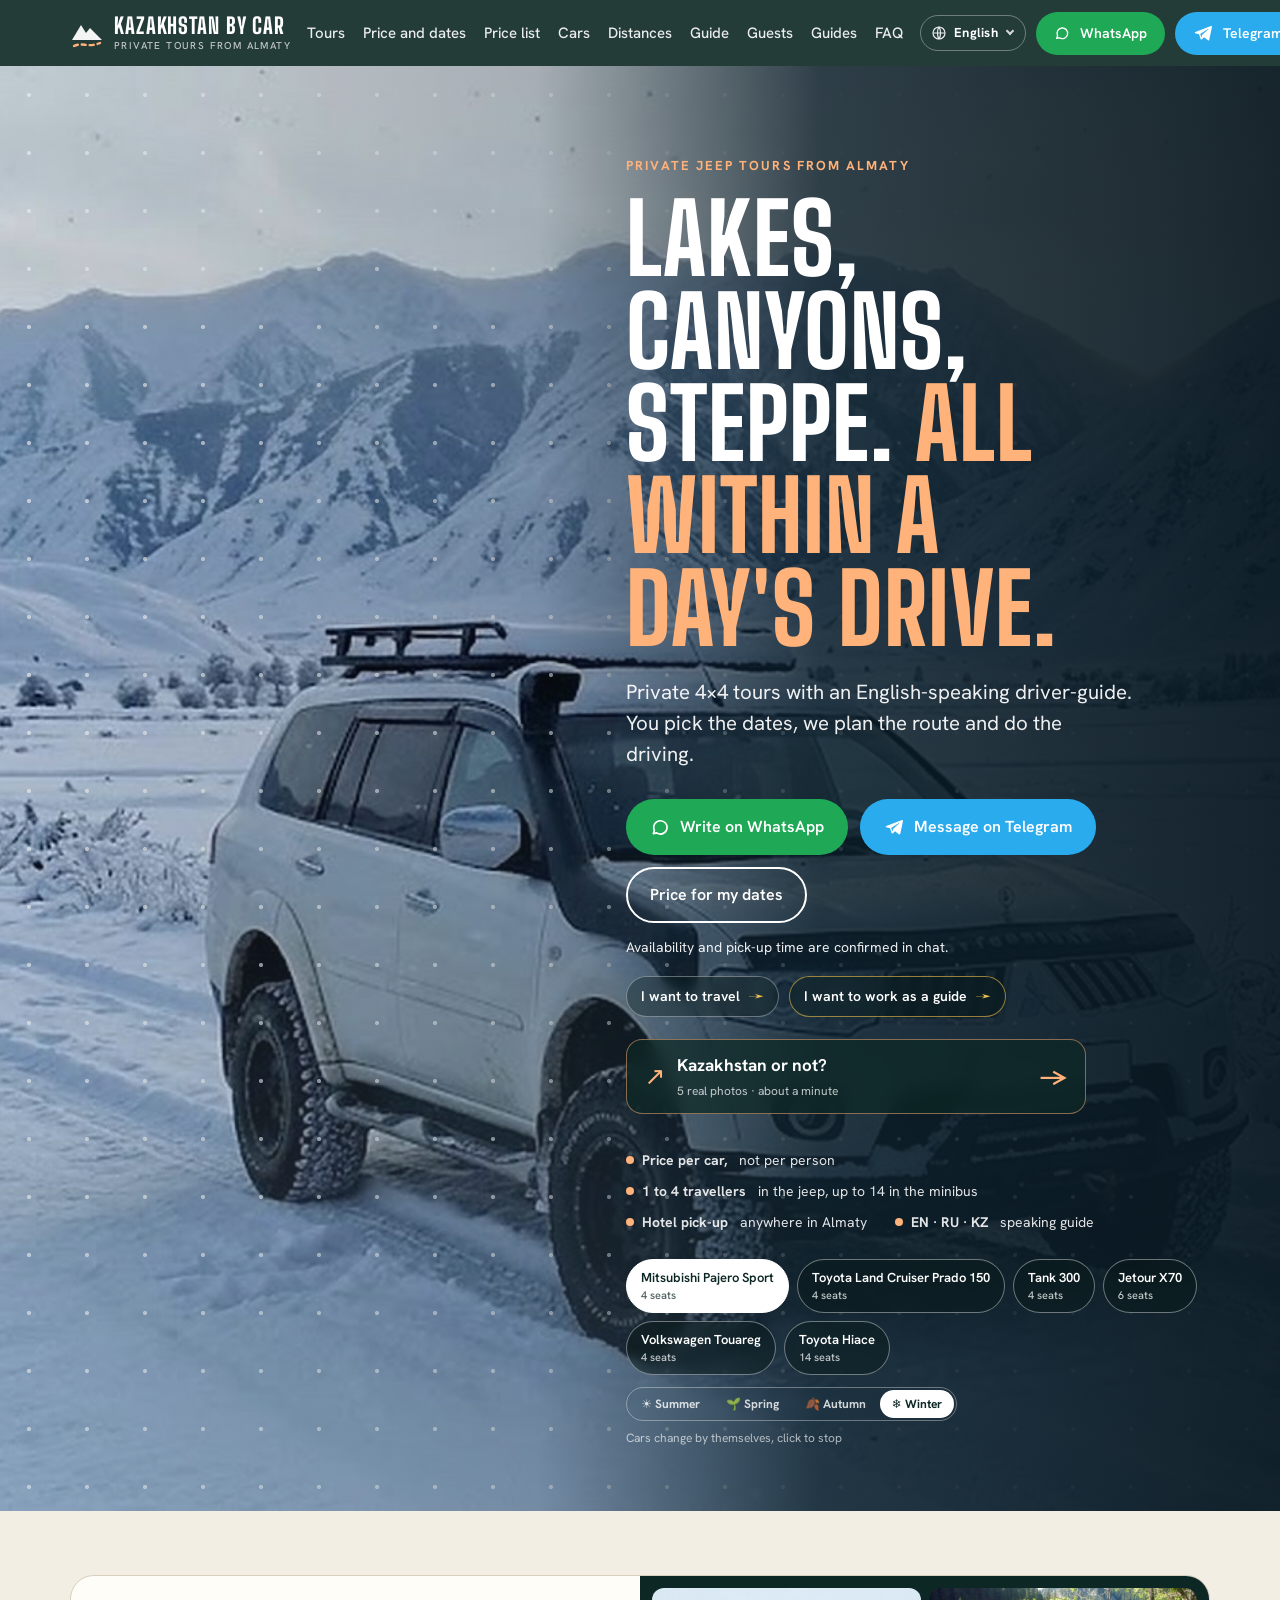
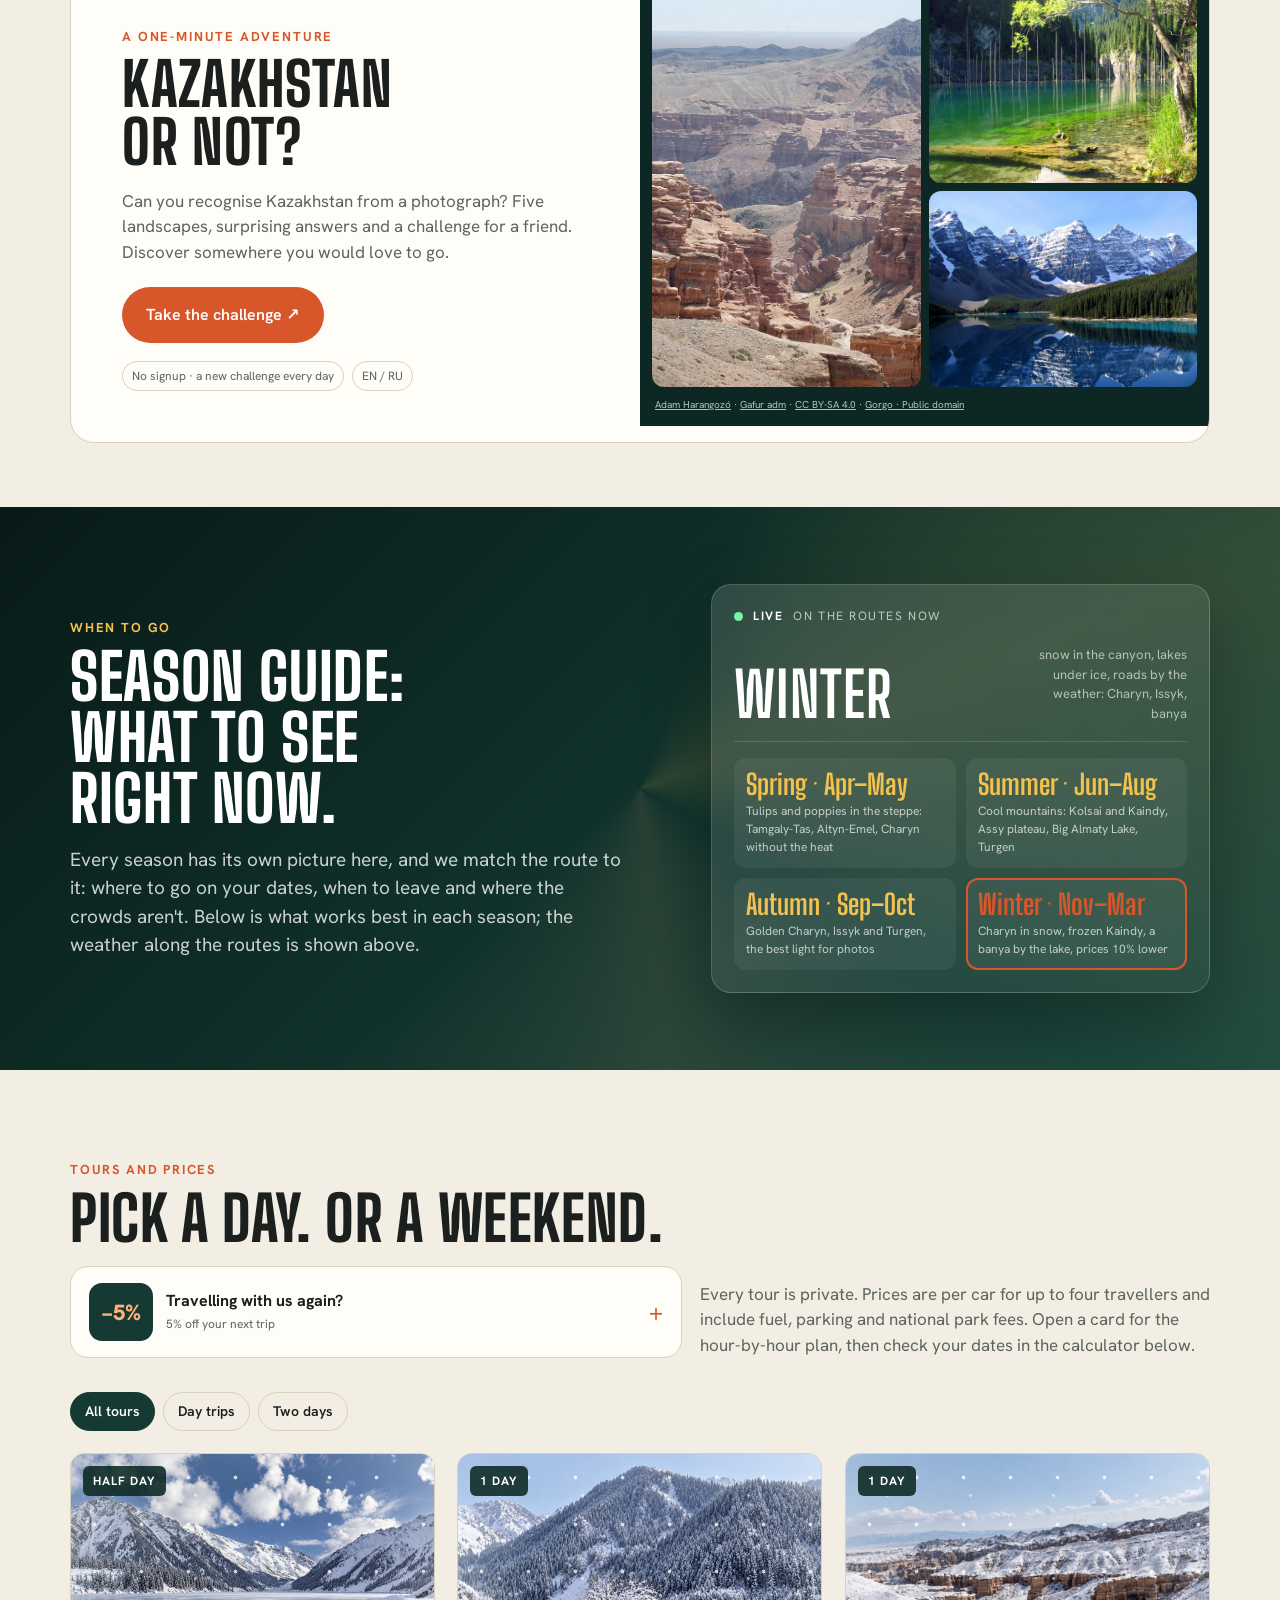
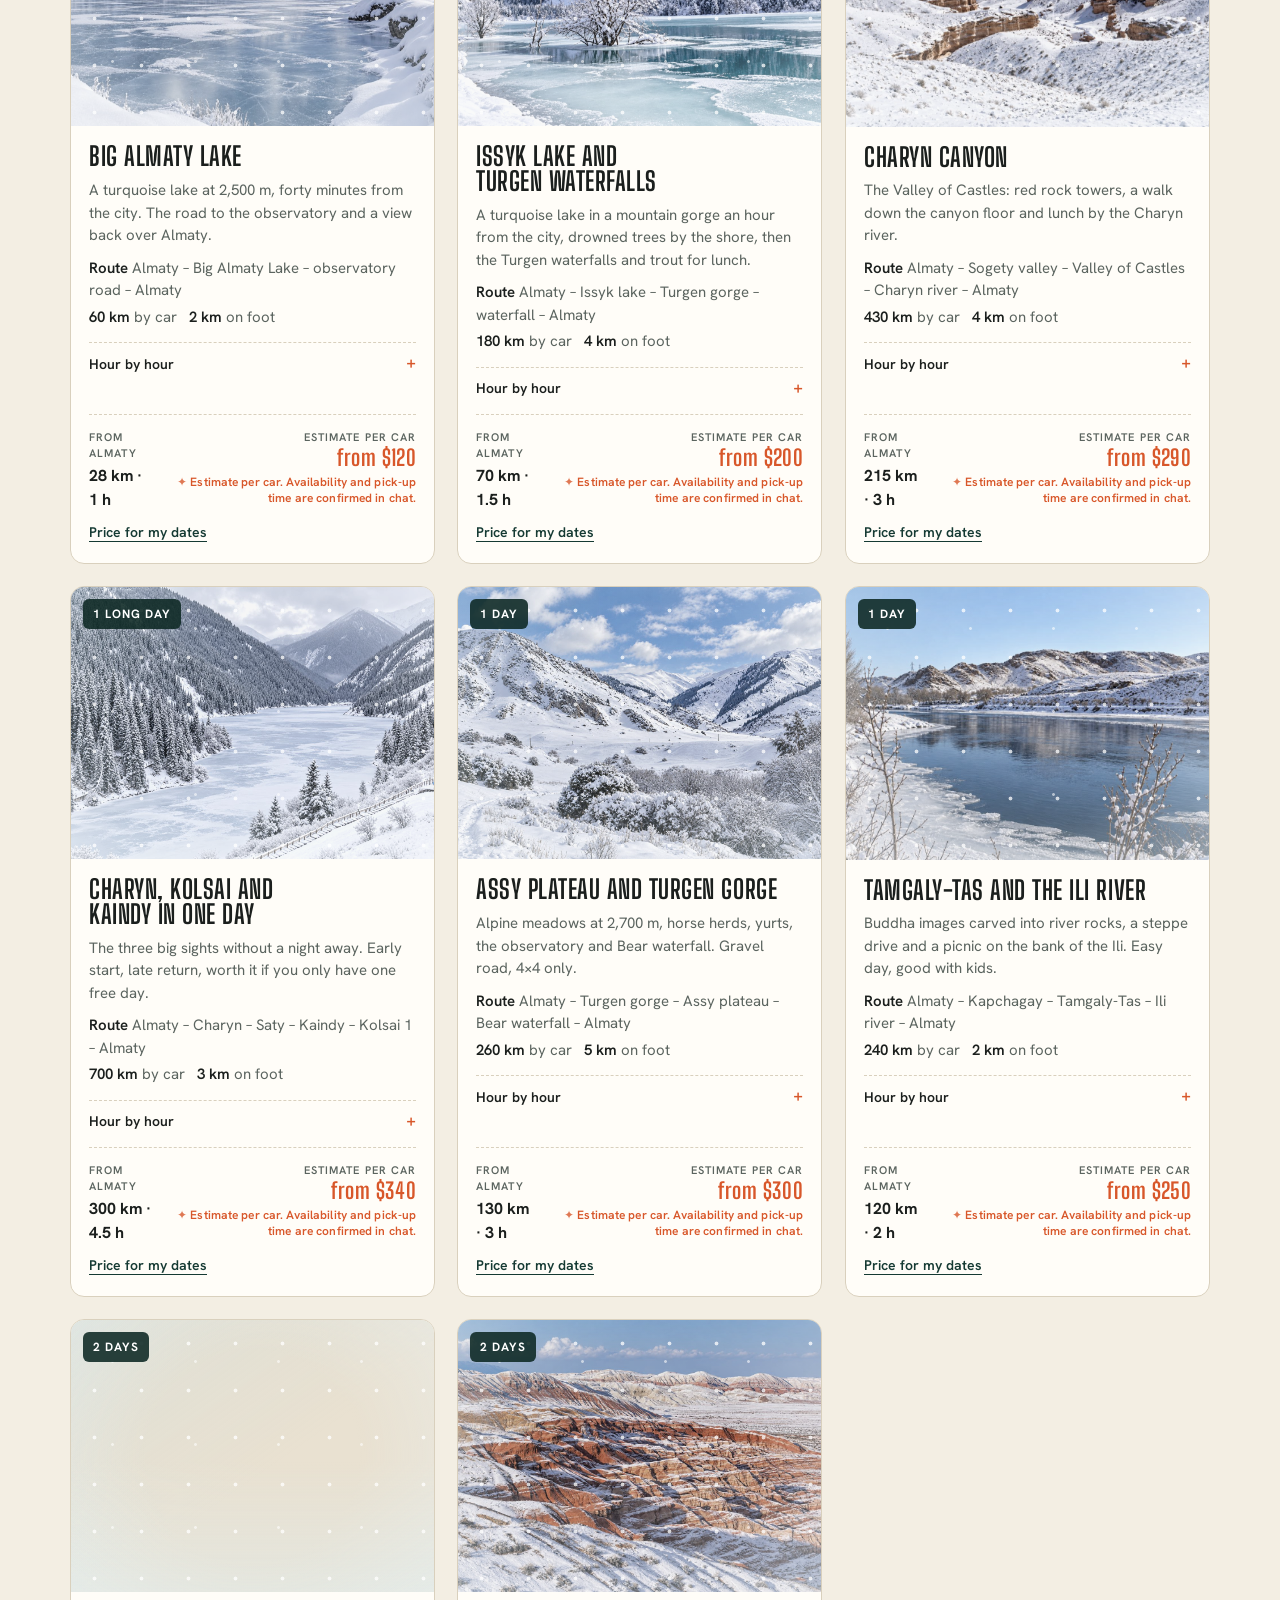
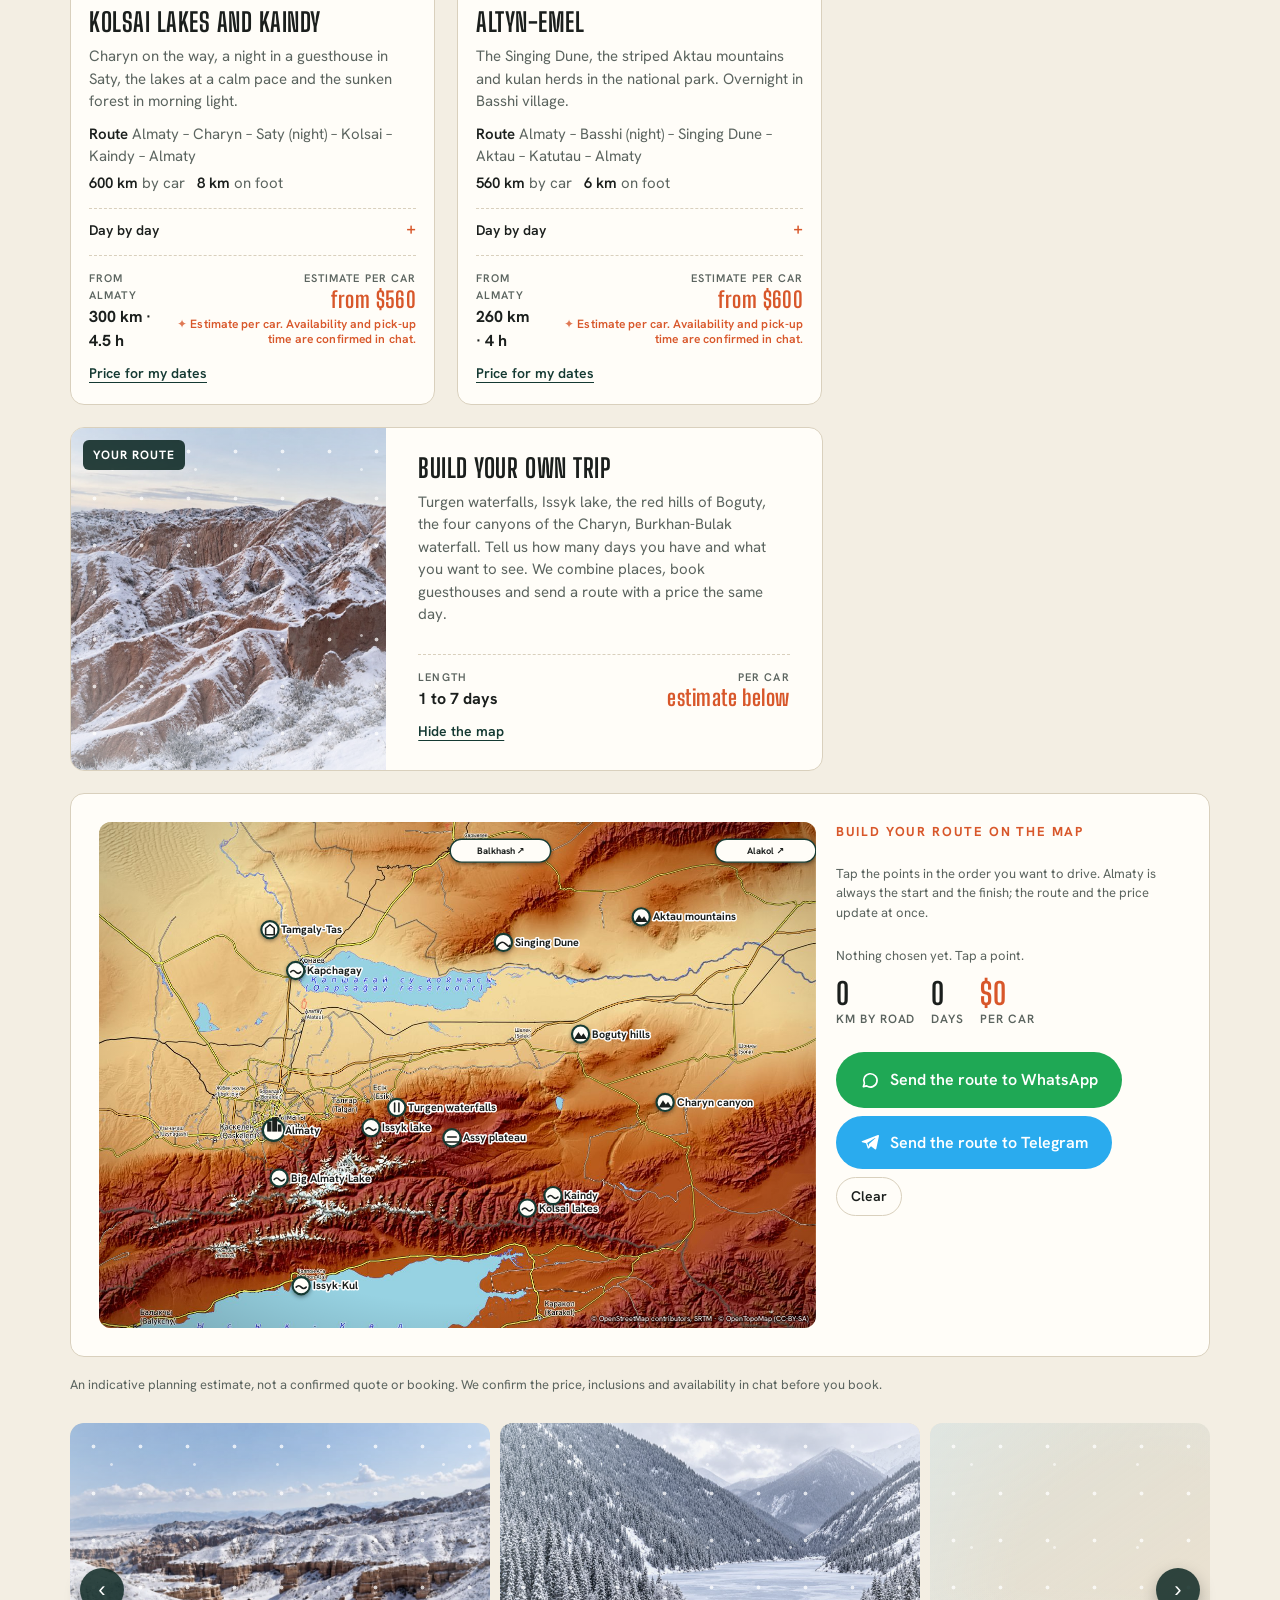
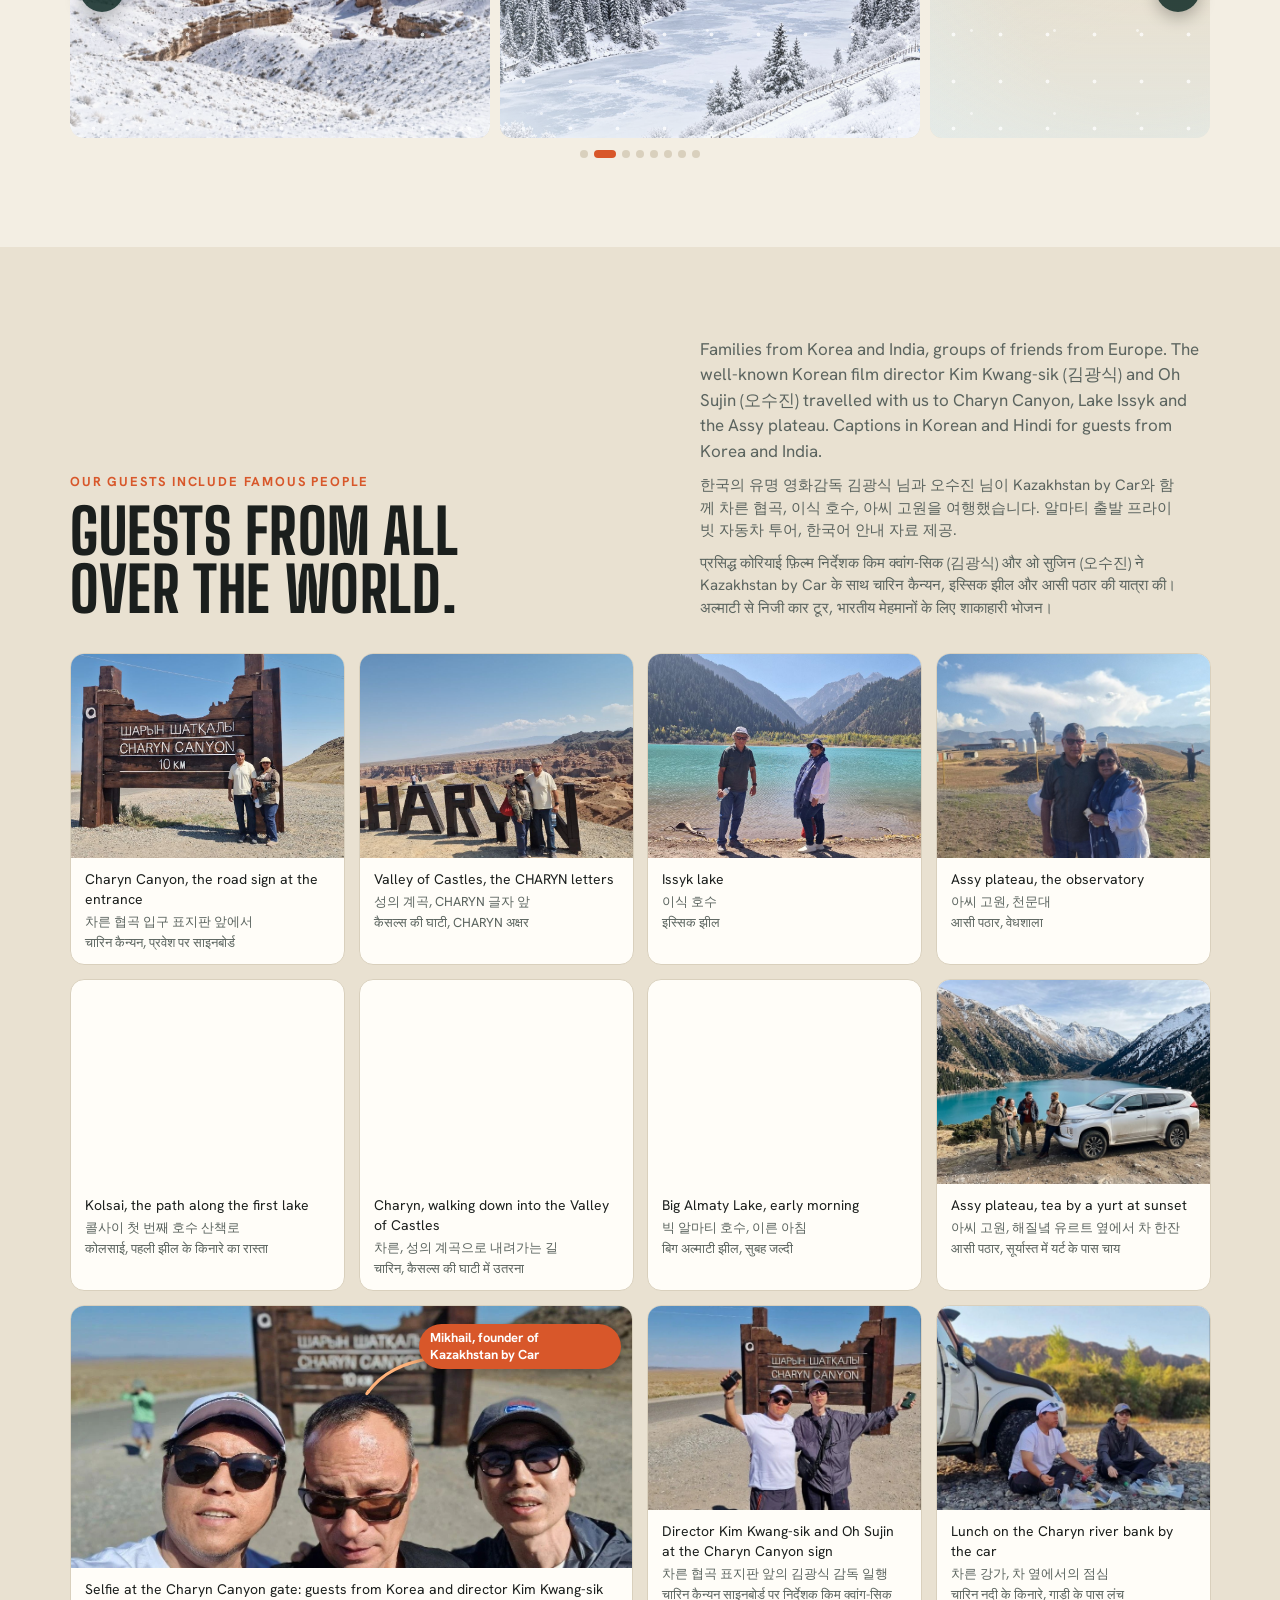
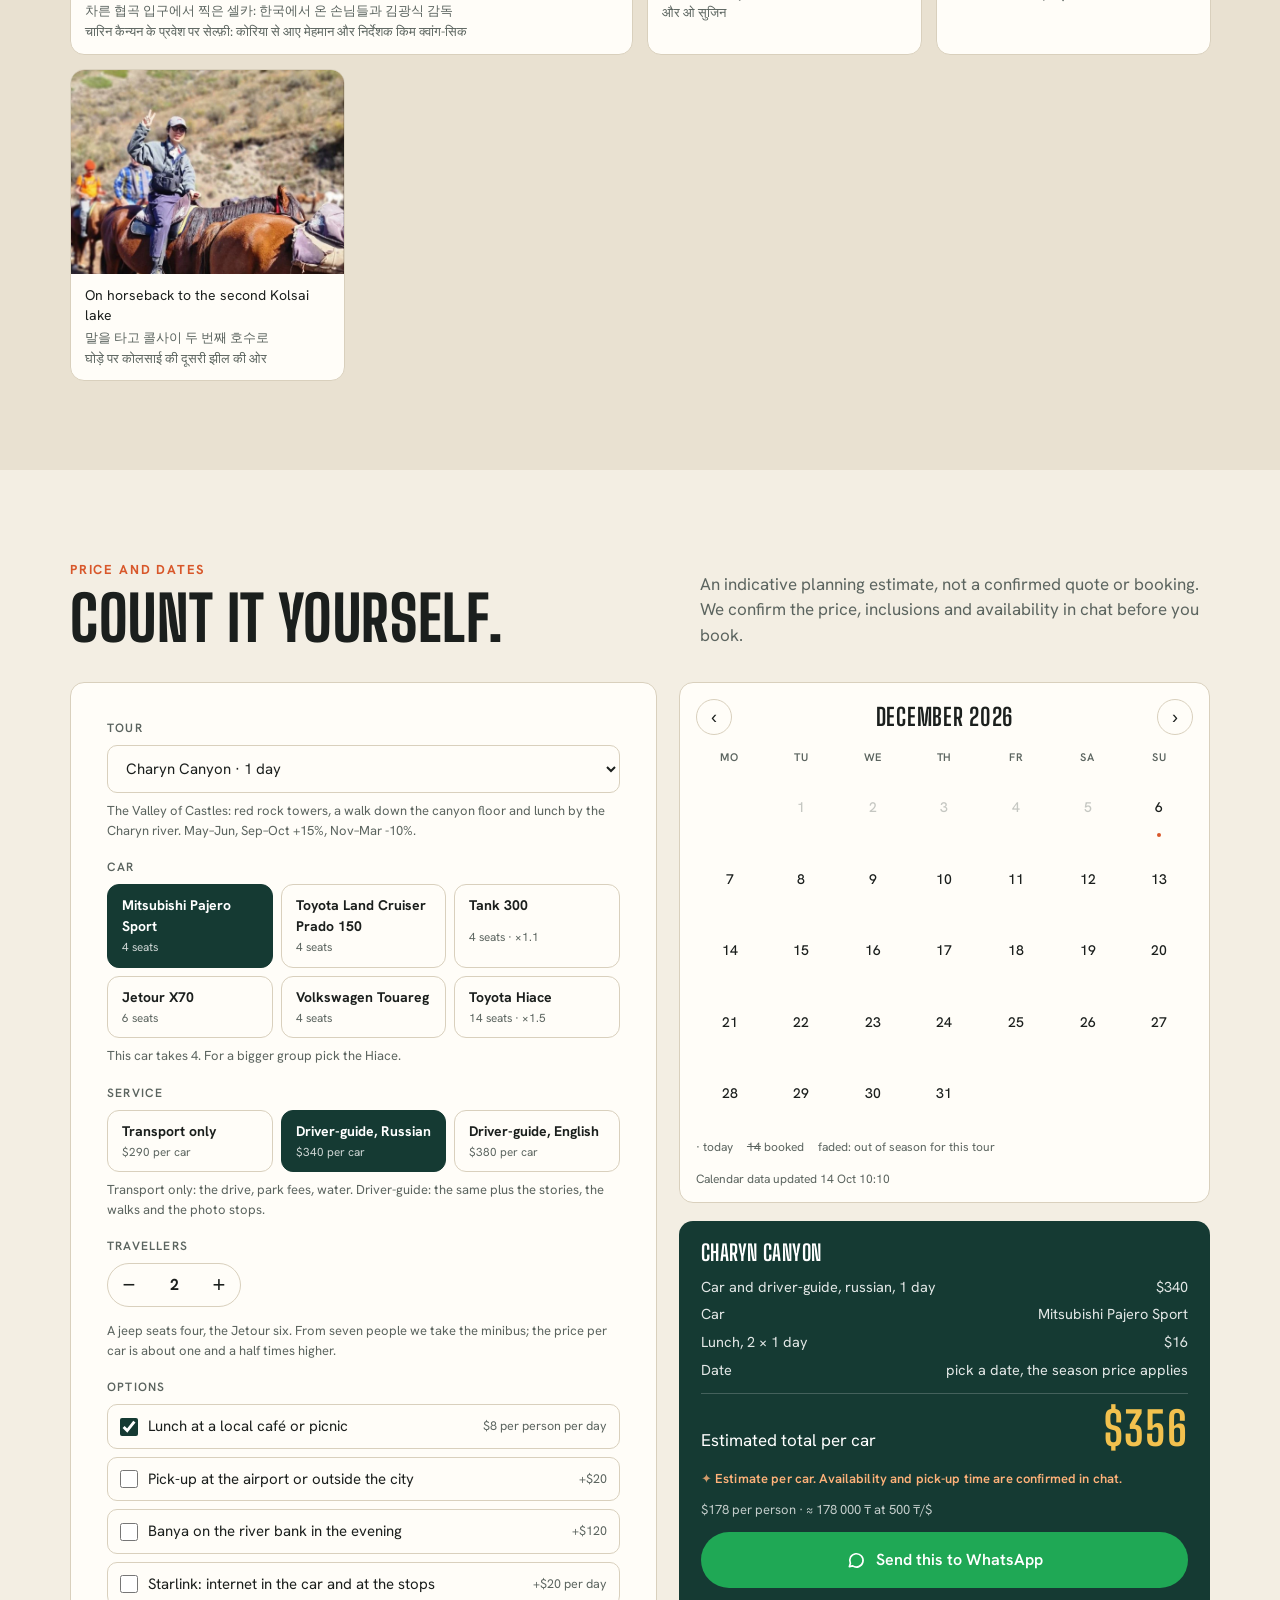
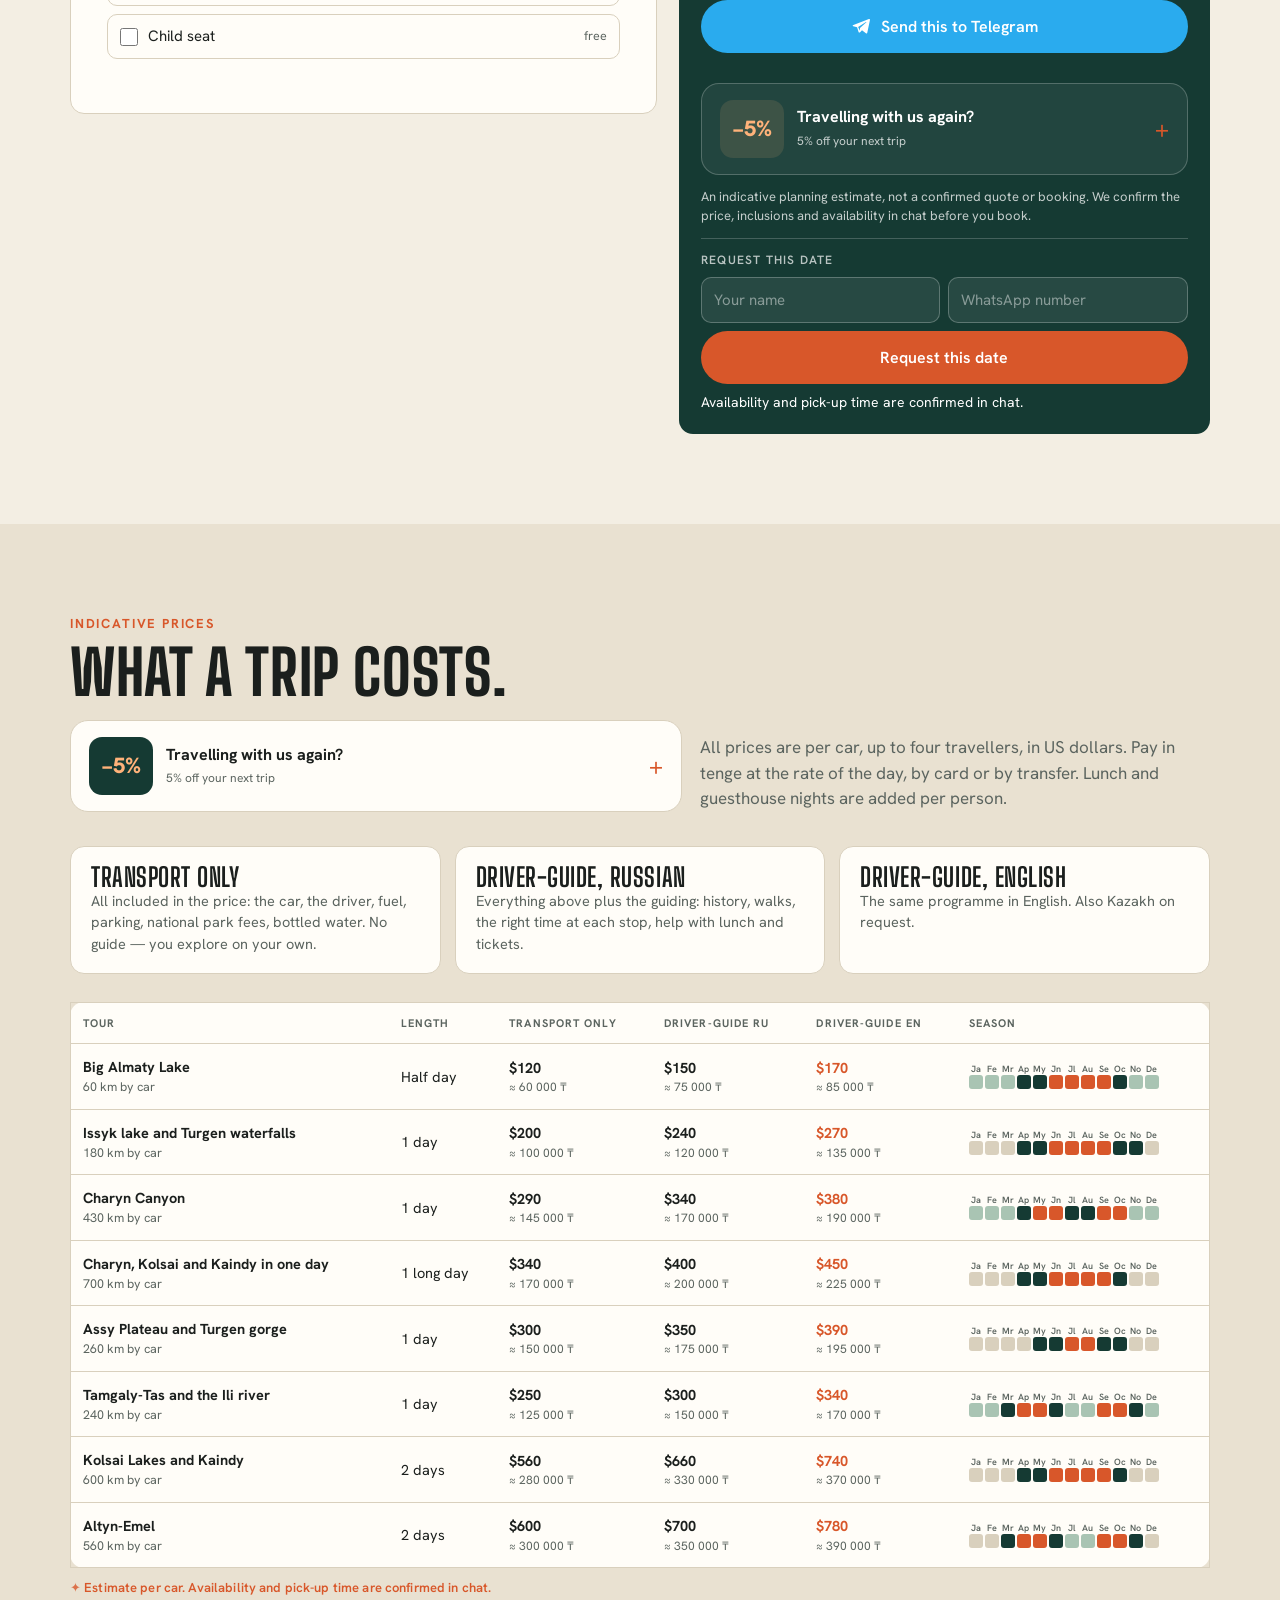
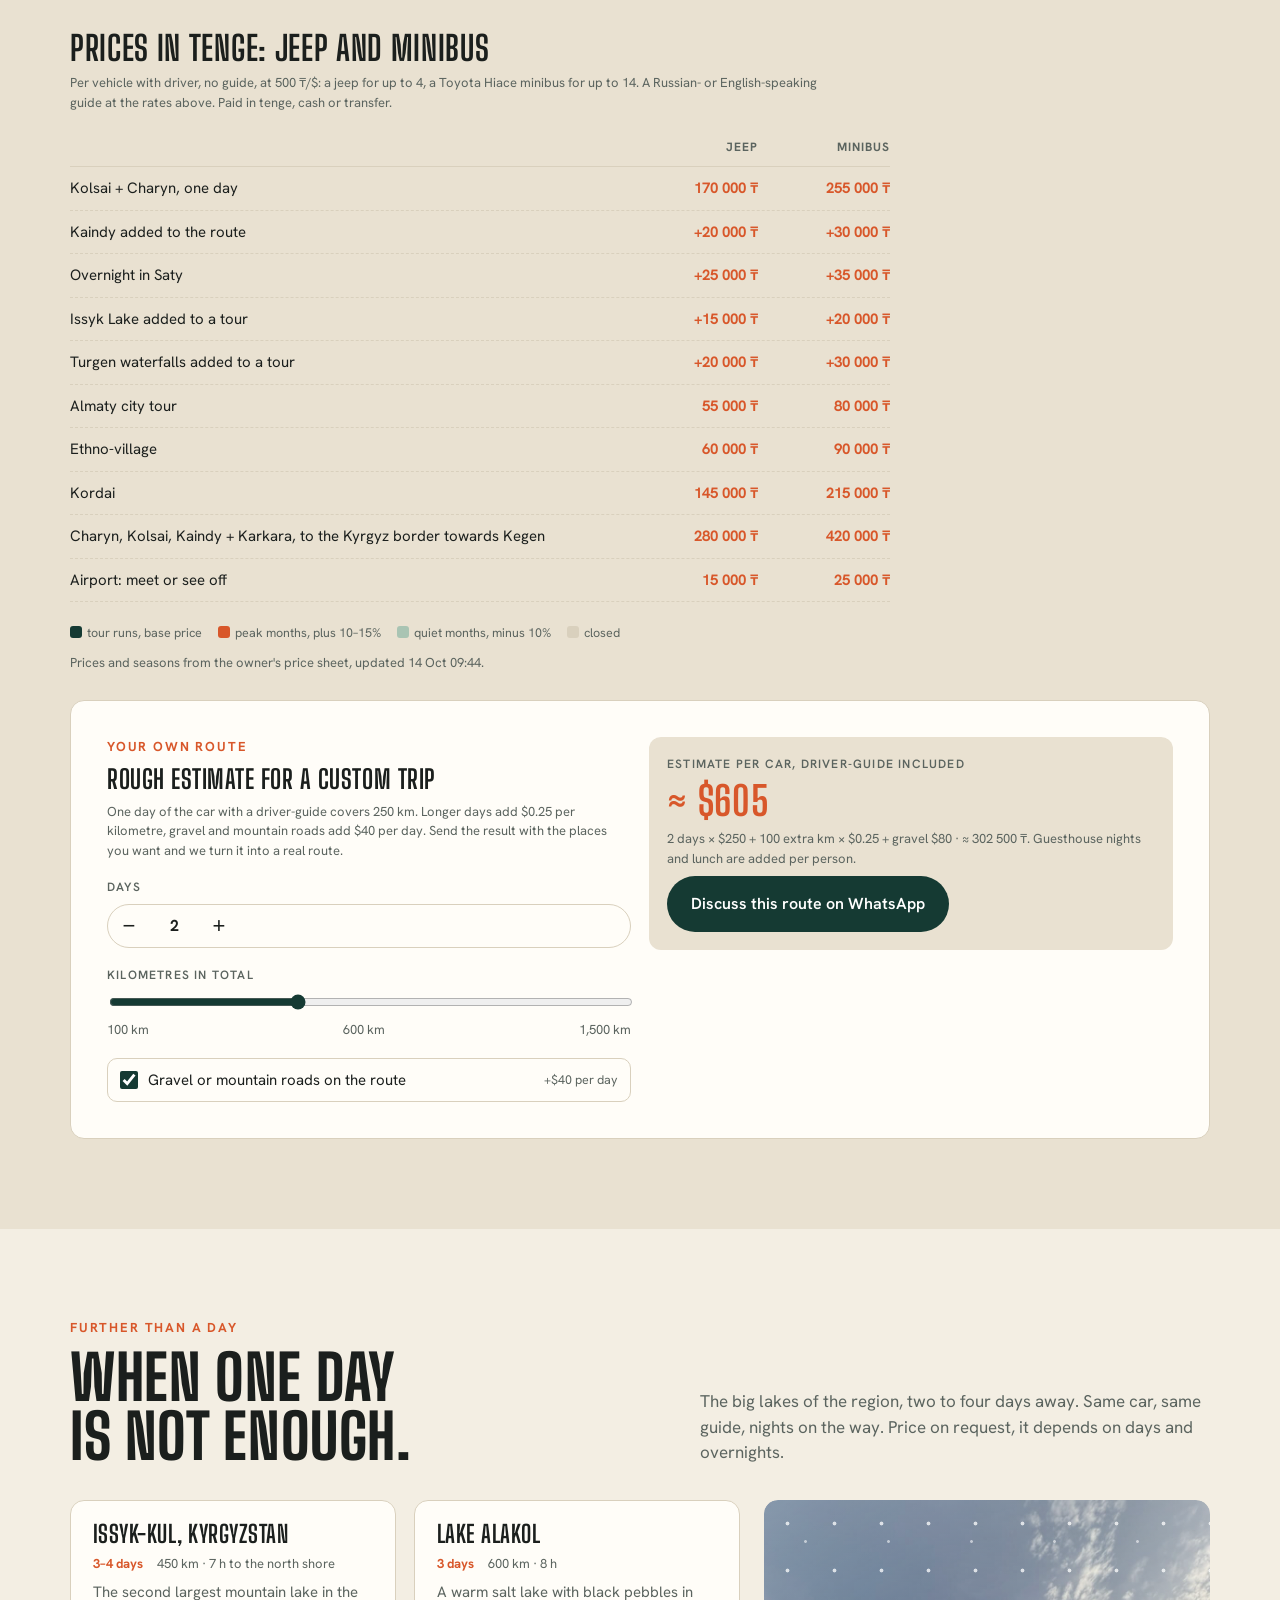
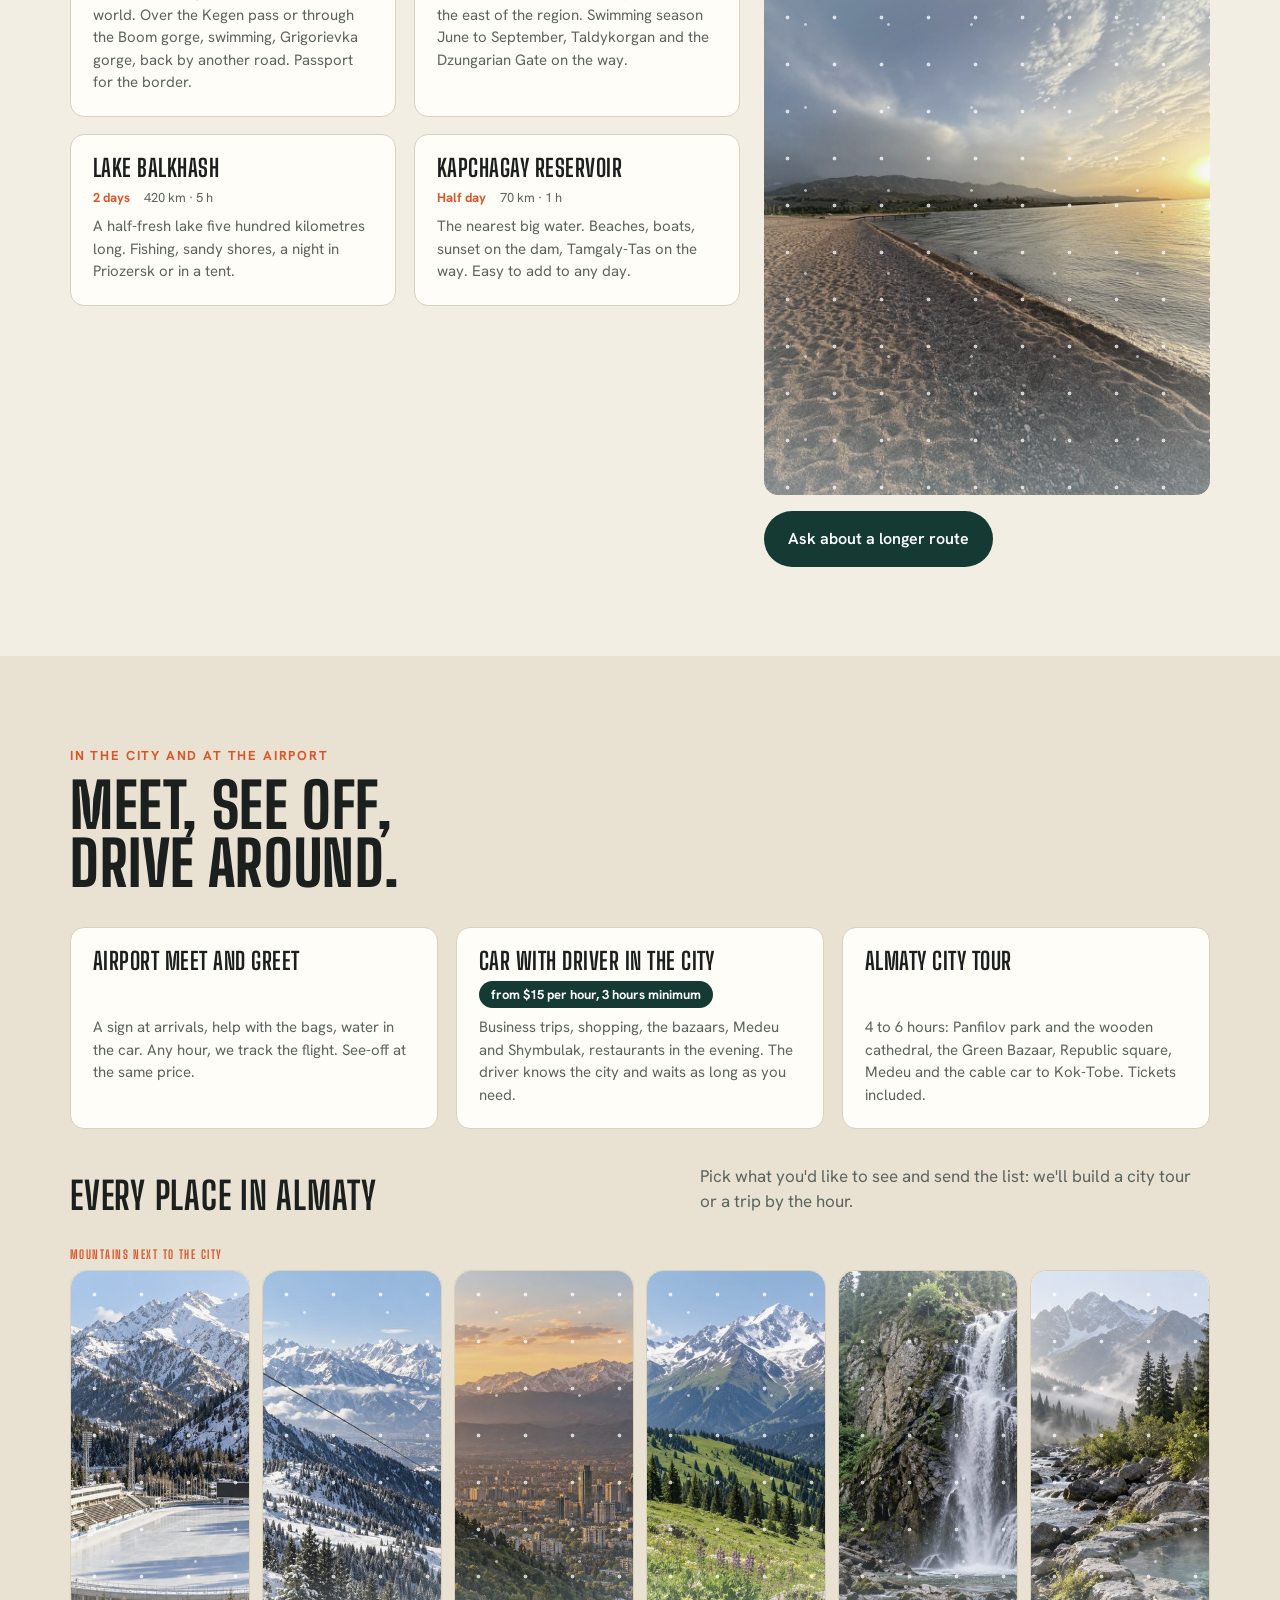
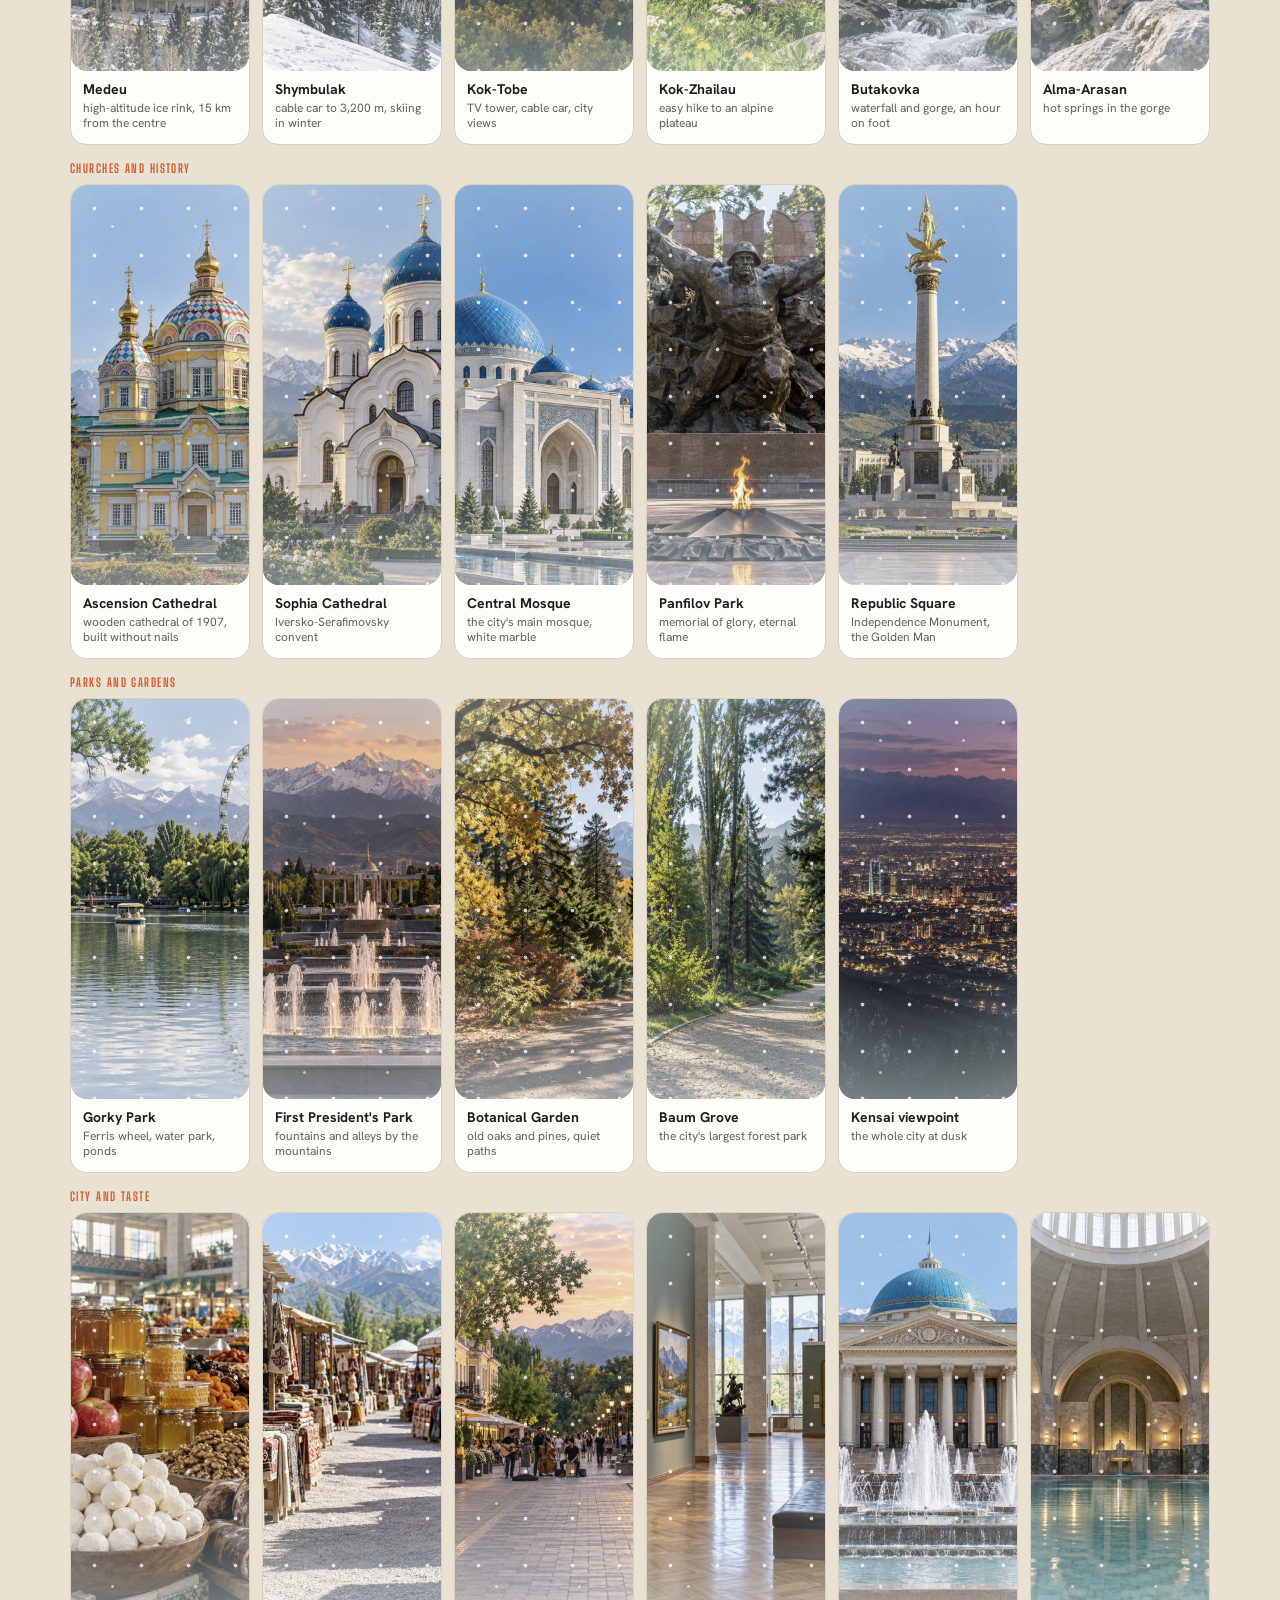
==== commit 84fb7485: "Feature daily geography game and returning-guest offer on homepage" ====
--- a/index.html
+++ b/index.html
@@ -1,6 +1,6 @@
 <!doctype html>
-<html lang="ru">
-<head><meta charset="utf-8"><meta name="viewport" content="width=device-width,initial-scale=1,viewport-fit=cover"><base href="/"><title>Kazakhstan by Car — частные джип-туры из Алматы: Чарын, Кольсай, Ассы, Алтын-Эмель</title><meta name="description" content="Частные туры из Алматы на внедорожнике с водителем-гидом: Чарынский каньон, Кольсайские озёра и Каинды, плато Ассы, Алтын-Эмель, озеро Иссык. Цена за машину, калькулятор, бронирование в WhatsApp."><link rel="canonical" href="https://kazakhstanbycar.kz/"><link rel="alternate" hreflang="ru" href="https://kazakhstanbycar.kz/"><link rel="alternate" hreflang="en" href="https://kazakhstanbycar.com/"><link rel="alternate" hreflang="kk" href="https://kazakhstanbycar.kz/kk/"><link rel="alternate" hreflang="ko" href="https://kazakhstanbycar.com/ko/"><link rel="alternate" hreflang="hi" href="https://kazakhstanbycar.com/hi/"><link rel="alternate" hreflang="fr" href="https://kazakhstanbycar.com/fr/"><link rel="alternate" hreflang="es" href="https://kazakhstanbycar.com/es/"><link rel="alternate" hreflang="de" href="https://kazakhstanbycar.com/de/"><link rel="alternate" hreflang="ar" href="https://kazakhstanbycar.com/ar/"><link rel="alternate" hreflang="zh" href="https://kazakhstanbycar.com/zh/"><link rel="alternate" hreflang="x-default" href="https://kazakhstanbycar.com/"><link rel="preload" as="image" href="/img/hero-scene.jpg" fetchpriority="high"><meta property="og:site_name" content="Kazakhstan by Car"><meta property="og:title" content="Kazakhstan by Car — частные джип-туры из Алматы: Чарын, Кольсай, Ассы, Алтын-Эмель"><meta property="og:description" content="Частные туры из Алматы на внедорожнике с водителем-гидом: Чарынский каньон, Кольсайские озёра и Каинды, плато Ассы, Алтын-Эмель, озеро Иссык. Цена за машину, калькулятор, бронирование в WhatsApp."><meta property="og:type" content="website"><meta property="og:url" content="https://kazakhstanbycar.kz/"><meta property="og:image" content="https://kazakhstanbycar.kz/img/hero-scene.jpg"><meta property="og:image:width" content="1920"><meta property="og:image:height" content="1073"><meta property="og:image:alt" content="Kazakhstan by Car 4x4 tours"><meta property="og:locale" content="ru_RU"><meta property="og:locale:alternate" content="en_US"><meta property="og:locale:alternate" content="kk_KZ"><meta property="og:locale:alternate" content="ko_KR"><meta property="og:locale:alternate" content="hi_IN"><meta property="og:locale:alternate" content="fr_FR"><meta property="og:locale:alternate" content="es_ES"><meta property="og:locale:alternate" content="de_DE"><meta property="og:locale:alternate" content="ar_AE"><meta property="og:locale:alternate" content="zh_CN"><meta name="twitter:card" content="summary_large_image"><meta name="keywords" content="туры из Алматы, джип-тур Чарын, Кольсай, Каинды, Алтын-Эмель, Almaty tours, Charyn canyon tour, Kolsai lakes tour, Almaty day trips, private driver Almaty, 카자흐스탄 여행, 알마티 투어, 차른 협곡, 콜사이 호수, 김광식 감독 카자흐스탄, कज़ाखस्तान यात्रा, अल्माटी टूर, excursions Almaty, tours privados Almaty, Almaty Ausflüge"><meta name="robots" content="index,follow,max-image-preview:large"><script async src="https://www.googletagmanager.com/gtag/js?id=G-49S7LDXQ6F"></script><script>window.dataLayer=window.dataLayer||[];function gtag(){dataLayer.push(arguments)}gtag("js",new Date());gtag("config","G-49S7LDXQ6F",{anonymize_ip:true});</script><style>body{margin:0}img{max-width:100%}[hidden]{display:none!important}</style>
+<html lang="en">
+<head><meta charset="utf-8"><meta name="viewport" content="width=device-width,initial-scale=1,viewport-fit=cover"><base href="/"><title>Kazakhstan by Car — private jeep tours from Almaty: Charyn, Kolsai, Assy, Altyn-Emel</title><meta name="description" content="Private 4×4 day trips and 2-day tours from Almaty with an English-speaking driver-guide: Charyn Canyon, Kolsai lakes and Kaindy, Assy plateau, Altyn-Emel, Issyk lake. Price per car, instant calculator, booking on WhatsApp."><link rel="canonical" href="https://kazakhstanbycar.com/"><link rel="alternate" hreflang="ru" href="https://kazakhstanbycar.kz/"><link rel="alternate" hreflang="en" href="https://kazakhstanbycar.com/"><link rel="alternate" hreflang="kk" href="https://kazakhstanbycar.kz/kk/"><link rel="alternate" hreflang="ko" href="https://kazakhstanbycar.com/ko/"><link rel="alternate" hreflang="hi" href="https://kazakhstanbycar.com/hi/"><link rel="alternate" hreflang="fr" href="https://kazakhstanbycar.com/fr/"><link rel="alternate" hreflang="es" href="https://kazakhstanbycar.com/es/"><link rel="alternate" hreflang="de" href="https://kazakhstanbycar.com/de/"><link rel="alternate" hreflang="ar" href="https://kazakhstanbycar.com/ar/"><link rel="alternate" hreflang="zh" href="https://kazakhstanbycar.com/zh/"><link rel="alternate" hreflang="x-default" href="https://kazakhstanbycar.com/"><link rel="preload" as="image" href="/img/hero-scene.jpg" fetchpriority="high"><meta property="og:site_name" content="Kazakhstan by Car"><meta property="og:title" content="Kazakhstan by Car — private jeep tours from Almaty: Charyn, Kolsai, Assy, Altyn-Emel"><meta property="og:description" content="Private 4×4 day trips and 2-day tours from Almaty with an English-speaking driver-guide: Charyn Canyon, Kolsai lakes and Kaindy, Assy plateau, Altyn-Emel, Issyk lake. Price per car, instant calculator, booking on WhatsApp."><meta property="og:type" content="website"><meta property="og:url" content="https://kazakhstanbycar.com/"><meta property="og:image" content="https://kazakhstanbycar.com/img/hero-scene.jpg"><meta property="og:image:width" content="1920"><meta property="og:image:height" content="1073"><meta property="og:image:alt" content="Kazakhstan by Car 4x4 tours"><meta property="og:locale" content="en_US"><meta property="og:locale:alternate" content="ru_RU"><meta property="og:locale:alternate" content="kk_KZ"><meta property="og:locale:alternate" content="ko_KR"><meta property="og:locale:alternate" content="hi_IN"><meta property="og:locale:alternate" content="fr_FR"><meta property="og:locale:alternate" content="es_ES"><meta property="og:locale:alternate" content="de_DE"><meta property="og:locale:alternate" content="ar_AE"><meta property="og:locale:alternate" content="zh_CN"><meta name="twitter:card" content="summary_large_image"><meta name="keywords" content="туры из Алматы, джип-тур Чарын, Кольсай, Каинды, Алтын-Эмель, Almaty tours, Charyn canyon tour, Kolsai lakes tour, Almaty day trips, private driver Almaty, 카자흐스탄 여행, 알마티 투어, 차른 협곡, 콜사이 호수, 김광식 감독 카자흐스탄, कज़ाखस्तान यात्रा, अल्माटी टूर, excursions Almaty, tours privados Almaty, Almaty Ausflüge"><meta name="robots" content="index,follow,max-image-preview:large"><script async src="https://www.googletagmanager.com/gtag/js?id=G-49S7LDXQ6F"></script><script>window.dataLayer=window.dataLayer||[];function gtag(){dataLayer.push(arguments)}gtag("js",new Date());gtag("config","G-49S7LDXQ6F",{anonymize_ip:true});</script><style>body{margin:0}img{max-width:100%}[hidden]{display:none!important}</style>
 <link rel="preconnect" href="https://fonts.googleapis.com">
 <link rel="preconnect" href="https://fonts.gstatic.com" crossorigin>
 <link rel="stylesheet" href="https://fonts.googleapis.com/css2?family=Big+Shoulders+Display:wght@700;800&family=Hanken+Grotesk:wght@400;500;600;700&family=Noto+Sans+KR:wght@400;500;700;900&family=Noto+Sans+Arabic:wght@400;500;700;800&family=Noto+Sans+SC:wght@400;500;700;900&family=Noto+Sans+Devanagari:wght@400;500;700;900&display=swap">
@@ -108,6 +108,10 @@
 .hero-photo figcaption{position:absolute;left:0;right:0;bottom:0;padding:14px 16px;background:linear-gradient(0deg,rgba(8,26,23,.85),transparent);font-size:13px;font-weight:600;letter-spacing:.06em;text-transform:uppercase}
 @media(min-width:900px){.hero-photo{justify-self:end;max-width:420px}}
 @media(max-width:899px){.hero-photo{max-width:320px;aspect-ratio:4/3}}
+.hero-play{display:flex;align-items:center;gap:12px;margin-top:22px;padding:13px 17px;border:1px solid rgba(255,178,122,.5);border-radius:16px;background:rgba(13,40,36,.72);color:#fff;text-decoration:none;max-width:460px;backdrop-filter:blur(8px)}.hero-play>span:first-child{font-size:25px;color:var(--ember-soft)}.hero-play strong,.hero-play small{display:block}.hero-play small{font-size:12px;color:rgba(255,255,255,.75);margin-top:3px}.hero-play>b{margin-inline-start:auto;color:var(--ember-soft);font-size:24px}.hero-play:hover{border-color:var(--ember-soft);background:var(--spruce)}.hero-play:focus-visible{outline:3px solid var(--ember-soft);outline-offset:4px}
+.play-feature{padding-block:clamp(32px,5vw,64px);background:var(--bg)}.play-feature-in{display:grid;grid-template-columns:1fr 1fr;border:1px solid var(--line);border-radius:24px;overflow:hidden;background:var(--card)}.play-feature-copy{padding:clamp(25px,4vw,54px);align-self:center}.play-feature h2{font-size:clamp(36px,4.7vw,64px);max-width:15ch}.play-feature-copy>p:not(.kicker){color:var(--muted);margin:18px 0 22px;max-width:46ch}.play-feature-meta{display:flex;gap:8px;flex-wrap:wrap;margin-top:18px;font-size:12px;color:var(--muted)}.play-feature-meta span{border:1px solid var(--line);border-radius:99px;padding:5px 9px}.play-feature-photos{display:grid;grid-template-columns:1fr 1fr;gap:8px;padding:12px;min-width:0;background:var(--spruce-2)}.play-feature-photos img{width:100%;height:100%;min-height:0;object-fit:cover;border-radius:12px}.play-feature-photos img:first-child{grid-row:span 2;min-height:320px}.play-feature-photos img:not(:first-child){max-height:210px}@media(max-width:720px){.play-feature-in{grid-template-columns:1fr}.play-feature-photos{height:220px;grid-row:1}.play-feature-photos img:first-child{min-height:0}.play-feature-photos img:not(:first-child){max-height:94px}.play-feature-copy{padding:26px}.play-feature .btn{width:100%;justify-content:center}}
+.loyalty{margin-top:18px;border:1px solid var(--line);border-radius:18px;background:var(--card);max-width:660px;overflow:hidden}.loyalty summary{display:flex;align-items:center;gap:13px;padding:16px 18px;cursor:pointer;list-style:none}.loyalty summary::-webkit-details-marker{display:none}.loyalty summary::after{content:'+';margin-inline-start:auto;font-size:25px;color:var(--ember);flex:none}.loyalty[open] summary::after{content:'−'}.loyalty-rate{display:grid;place-items:center;background:var(--spruce);color:var(--ember-soft);font-size:22px;font-weight:800;border-radius:13px;min-width:64px;min-height:58px}.loyalty strong,.loyalty small{display:block}.loyalty strong{font-size:16px;color:var(--fg);line-height:1.3}.loyalty small{font-size:12px;color:var(--muted);margin-top:4px}.loyalty-body{padding:0 18px 18px;font-size:14px;color:var(--muted)}.loyalty-body p{margin-bottom:12px}.loyalty summary:focus-visible{outline:3px solid var(--ember);outline-offset:-3px}.loyalty-dark{--fg:#fff;--muted:rgba(255,255,255,.75);--line:rgba(255,255,255,.22);--card:rgba(255,255,255,.06)}.loyalty-dark .loyalty-rate{background:rgba(255,178,122,.12)}.loyalty-dark .btn{background:var(--ember-soft);color:var(--spruce-2)}
+.play-photo-credit{grid-column:1/-1;font-size:10px;line-height:1.5;color:rgba(255,255,255,.7);padding:2px 3px}.play-photo-credit a{color:inherit}.play-feature-photos{grid-template-rows:1fr 1fr auto;height:450px}.play-feature .btn{background:var(--ember);color:#fff}.loyalty-other{border-top:1px solid var(--line);padding-top:12px;margin-top:14px;font-size:12px}.loyalty .btn{white-space:normal}@media(max-width:720px){.play-feature-photos{height:245px}}
 /* gallery strip */
 .carousel{position:relative;margin-top:28px}
 .track{display:flex;gap:10px;overflow-x:auto;scroll-snap-type:x mandatory;scroll-behavior:smooth;scrollbar-width:none;border-radius:var(--r)}
@@ -508,7 +512,7 @@
 .hero-season-fx{position:absolute;inset:0;z-index:-1;pointer-events:none;opacity:.7;background-repeat:repeat}.hero-season-fx{background-image:radial-gradient(circle,rgba(255,255,255,.92) 0 1.6px,transparent 2.5px);background-size:58px 58px;animation:winterFall 10s linear infinite}html:not([data-season="winter"]) .hero-season-fx{opacity:0}html[data-season="autumn"] .hero-season-fx{opacity:.45;background-image:radial-gradient(ellipse,rgba(238,135,50,.9) 0 2px,transparent 3px);background-size:84px 94px;animation:autumnDrift 12s linear infinite}html[data-season="spring"] .hero-season-fx{opacity:.35;background-image:radial-gradient(ellipse,rgba(255,214,227,.9) 0 1.5px,transparent 2.4px);background-size:75px 91px;animation:springDrift 14s linear infinite}
 @keyframes winterFall{to{background-position:47px 141px,83px 249px}}@keyframes autumnDrift{to{background-position:72px 172px,-103px 236px}}@keyframes springDrift{to{background-position:61px 154px,-89px 206px}}@keyframes summerGlow{to{opacity:.45;transform:scale(1.03)}}
 @media(prefers-reduced-motion:reduce){.season-story::before,.season-live-dot,.season-media-wrap::after,.hero-season-fx{animation:none}.season-media-wrap>img{transition:none}}
-</style><script type="application/ld+json">{"@context":"https://schema.org","@type":"TravelAgency","name":"Kazakhstan by Car","url":"https://kazakhstanbycar.kz/","telephone":"+77070009009","image":"https://kazakhstanbycar.kz/img/hero-scene.jpg","priceRange":"$$","address":{"@type":"PostalAddress","addressLocality":"Almaty","addressCountry":"KZ"},"areaServed":["Almaty","Almaty Region","Kazakhstan"],"sameAs":["https://instagram.com/mchechin81","https://instagram.com/mobibantour"],"availableLanguage":["ru","en","kk","ko","hi","fr","es","de","ar","zh"]}</script><script type="application/ld+json">{"@context":"https://schema.org","@type":"ItemList","name":"Один день. Или выходные.","itemListElement":[{"@type":"ListItem","position":1,"url":"https://kazakhstanbycar.kz/#tours","item":{"@type":"TouristTrip","name":"Большое Алматинское озеро","description":"Бирюзовое озеро на высоте 2 500 м в сорока минутах от города. Дорога к обсерватории и вид назад на Алматы.","url":"https://kazakhstanbycar.kz/#tours","touristType":"private tour","itinerary":{"@type":"ItemList","itemListElement":[{"@type":"ListItem","position":1,"name":"Алматы"},{"@type":"ListItem","position":2,"name":"БАО"},{"@type":"ListItem","position":3,"name":"дорога к обсерватории"},{"@type":"ListItem","position":4,"name":"Алматы"}]}}},{"@type":"ListItem","position":2,"url":"https://kazakhstanbycar.kz/#tours","item":{"@type":"TouristTrip","name":"Озеро Иссык и Тургеньские водопады","description":"Бирюзовое озеро в горном ущелье в часе от города, затопленные деревья у берега, затем водопады Тургеня и форель на обед.","url":"https://kazakhstanbycar.kz/#tours","touristType":"private tour","itinerary":{"@type":"ItemList","itemListElement":[{"@type":"ListItem","position":1,"name":"Алматы"},{"@type":"ListItem","position":2,"name":"озеро Иссык"},{"@type":"ListItem","position":3,"name":"Тургеньское ущелье"},{"@type":"ListItem","position":4,"name":"водопад"},{"@type":"ListItem","position":5,"name":"Алматы"}]}}},{"@type":"ListItem","position":3,"url":"https://kazakhstanbycar.kz/#tours","item":{"@type":"TouristTrip","name":"Чарынский каньон","description":"Долина Замков: красные башни, спуск по дну каньона и обед у реки Чарын.","url":"https://kazakhstanbycar.kz/#tours","touristType":"private tour","itinerary":{"@type":"ItemList","itemListElement":[{"@type":"ListItem","position":1,"name":"Алматы"},{"@type":"ListItem","position":2,"name":"Сюгатинская долина"},{"@type":"ListItem","position":3,"name":"Долина Замков"},{"@type":"ListItem","position":4,"name":"река Чарын"},{"@type":"ListItem","position":5,"name":"Алматы"}]}}},{"@type":"ListItem","position":4,"url":"https://kazakhstanbycar.kz/#tours","item":{"@type":"TouristTrip","name":"Чарын, Кольсай и Каинды за день","description":"Три главных места без ночёвки. Ранний выезд, поздний возврат. Стоит того, если свободен только один день.","url":"https://kazakhstanbycar.kz/#tours","touristType":"private tour","itinerary":{"@type":"ItemList","itemListElement":[{"@type":"ListItem","position":1,"name":"Алматы"},{"@type":"ListItem","position":2,"name":"Чарын"},{"@type":"ListItem","position":3,"name":"Саты"},{"@type":"ListItem","position":4,"name":"Каинды"},{"@type":"ListItem","position":5,"name":"Кольсай 1"},{"@type":"ListItem","position":6,"name":"Алматы"}]}}},{"@type":"ListItem","position":5,"url":"https://kazakhstanbycar.kz/#tours","item":{"@type":"TouristTrip","name":"Плато Ассы и Тургеньское ущелье","description":"Альпийские луга на 2 700 м, табуны, юрты, обсерватория и Медвежий водопад. Грунтовка, только внедорожник.","url":"https://kazakhstanbycar.kz/#tours","touristType":"private tour","itinerary":{"@type":"ItemList","itemListElement":[{"@type":"ListItem","position":1,"name":"Алматы"},{"@type":"ListItem","position":2,"name":"Тургень"},{"@type":"ListItem","position":3,"name":"плато Ассы"},{"@type":"ListItem","position":4,"name":"Медвежий водопад"},{"@type":"ListItem","position":5,"name":"Алматы"}]}}},{"@type":"ListItem","position":6,"url":"https://kazakhstanbycar.kz/#tours","item":{"@type":"TouristTrip","name":"Тамгалы-Тас и река Или","description":"Буддийские изображения на прибрежных скалах, дорога через степь и пикник на берегу Или. Лёгкий день, подходит с детьми.","url":"https://kazakhstanbycar.kz/#tours","touristType":"private tour","itinerary":{"@type":"ItemList","itemListElement":[{"@type":"ListItem","position":1,"name":"Алматы"},{"@type":"ListItem","position":2,"name":"Капчагай"},{"@type":"ListItem","position":3,"name":"Тамгалы-Тас"},{"@type":"ListItem","position":4,"name":"берег Или"},{"@type":"ListItem","position":5,"name":"Алматы"}]}}},{"@type":"ListItem","position":7,"url":"https://kazakhstanbycar.kz/#tours","item":{"@type":"TouristTrip","name":"Кольсайские озёра и Каинды","description":"Чарын по пути, ночь в гостевом доме в Саты, озёра в спокойном темпе и затопленный лес в утреннем свете.","url":"https://kazakhstanbycar.kz/#tours","touristType":"private tour","itinerary":{"@type":"ItemList","itemListElement":[{"@type":"ListItem","position":1,"name":"Алматы"},{"@type":"ListItem","position":2,"name":"Чарын"},{"@type":"ListItem","position":3,"name":"Саты (ночь)"},{"@type":"ListItem","position":4,"name":"Кольсай"},{"@type":"ListItem","position":5,"name":"Каинды"},{"@type":"ListItem","position":6,"name":"Алматы"}]}}},{"@type":"ListItem","position":8,"url":"https://kazakhstanbycar.kz/#tours","item":{"@type":"TouristTrip","name":"Алтын-Эмель","description":"Поющий бархан, полосатые горы Актау и табуны куланов в национальном парке. Ночь в посёлке Басши.","url":"https://kazakhstanbycar.kz/#tours","touristType":"private tour","itinerary":{"@type":"ItemList","itemListElement":[{"@type":"ListItem","position":1,"name":"Алматы"},{"@type":"ListItem","position":2,"name":"Басши (ночь)"},{"@type":"ListItem","position":3,"name":"Поющий бархан"},{"@type":"ListItem","position":4,"name":"Актау"},{"@type":"ListItem","position":5,"name":"Катутау"},{"@type":"ListItem","position":6,"name":"Алматы"}]}}}]}</script><script type="application/ld+json">{"@context":"https://schema.org","@type":"FAQPage","mainEntity":[{"@type":"Question","name":"Цена за человека или за машину?","acceptedAnswer":{"@type":"Answer","text":"За машину, до четырёх человек. Пара и четверо платят за машину одинаково, обед и ночёвки считаются на человека."}},{"@type":"Question","name":"Вы делаете групповые туры?","acceptedAnswer":{"@type":"Answer","text":"Нет. Каждый выезд частный: ваши даты, ваш темп, ваши остановки. От пяти человек ставим микроавтобус."}},{"@type":"Question","name":"Как платить?","acceptedAnswer":{"@type":"Answer","text":"В день поездки наличными (тенге, доллары, евро), картой или переводом. Для двухдневных туров нужна предоплата 20%, чтобы держать гостевой дом."}},{"@type":"Question","name":"Что взять с собой?","acceptedAnswer":{"@type":"Answer","text":"Слои одежды (у озёр на 10 градусов холоднее, чем в городе), защиту от солнца, удобную обувь и паспорт для постов нацпарков."}},{"@type":"Question","name":"Можно менять план по дороге?","acceptedAnswer":{"@type":"Answer","text":"Да. Задержаться на смотровой, пропустить остановку, добавить новую. Жёстко только время закрытия парков."}},{"@type":"Question","name":"Встречаете в аэропорту и возите по городу?","acceptedAnswer":{"@type":"Answer","text":"Да. Трансфер в любое время, машина с водителем почасово, обзорная по Алматы. Полдня на БАО укладывается в длинную пересадку."}}]}</script>
+</style><script type="application/ld+json">{"@context":"https://schema.org","@type":"TravelAgency","name":"Kazakhstan by Car","url":"https://kazakhstanbycar.com/","telephone":"+77070009009","image":"https://kazakhstanbycar.com/img/hero-scene.jpg","priceRange":"$$","address":{"@type":"PostalAddress","addressLocality":"Almaty","addressCountry":"KZ"},"areaServed":["Almaty","Almaty Region","Kazakhstan"],"sameAs":["https://instagram.com/mchechin81","https://instagram.com/mobibantour"],"availableLanguage":["ru","en","kk","ko","hi","fr","es","de","ar","zh"]}</script><script type="application/ld+json">{"@context":"https://schema.org","@type":"ItemList","name":"Pick a day. Or a weekend.","itemListElement":[{"@type":"ListItem","position":1,"url":"https://kazakhstanbycar.com/#tours","item":{"@type":"TouristTrip","name":"Big Almaty Lake","description":"A turquoise lake at 2,500 m, forty minutes from the city. The road to the observatory and a view back over Almaty.","url":"https://kazakhstanbycar.com/#tours","touristType":"private tour","itinerary":{"@type":"ItemList","itemListElement":[{"@type":"ListItem","position":1,"name":"Almaty"},{"@type":"ListItem","position":2,"name":"Big Almaty Lake"},{"@type":"ListItem","position":3,"name":"observatory road"},{"@type":"ListItem","position":4,"name":"Almaty"}]}}},{"@type":"ListItem","position":2,"url":"https://kazakhstanbycar.com/#tours","item":{"@type":"TouristTrip","name":"Issyk lake and Turgen waterfalls","description":"A turquoise lake in a mountain gorge an hour from the city, drowned trees by the shore, then the Turgen waterfalls and trout for lunch.","url":"https://kazakhstanbycar.com/#tours","touristType":"private tour","itinerary":{"@type":"ItemList","itemListElement":[{"@type":"ListItem","position":1,"name":"Almaty"},{"@type":"ListItem","position":2,"name":"Issyk lake"},{"@type":"ListItem","position":3,"name":"Turgen gorge"},{"@type":"ListItem","position":4,"name":"waterfall"},{"@type":"ListItem","position":5,"name":"Almaty"}]}}},{"@type":"ListItem","position":3,"url":"https://kazakhstanbycar.com/#tours","item":{"@type":"TouristTrip","name":"Charyn Canyon","description":"The Valley of Castles: red rock towers, a walk down the canyon floor and lunch by the Charyn river.","url":"https://kazakhstanbycar.com/#tours","touristType":"private tour","itinerary":{"@type":"ItemList","itemListElement":[{"@type":"ListItem","position":1,"name":"Almaty"},{"@type":"ListItem","position":2,"name":"Sogety valley"},{"@type":"ListItem","position":3,"name":"Valley of Castles"},{"@type":"ListItem","position":4,"name":"Charyn river"},{"@type":"ListItem","position":5,"name":"Almaty"}]}}},{"@type":"ListItem","position":4,"url":"https://kazakhstanbycar.com/#tours","item":{"@type":"TouristTrip","name":"Charyn, Kolsai and Kaindy in one day","description":"The three big sights without a night away. Early start, late return, worth it if you only have one free day.","url":"https://kazakhstanbycar.com/#tours","touristType":"private tour","itinerary":{"@type":"ItemList","itemListElement":[{"@type":"ListItem","position":1,"name":"Almaty"},{"@type":"ListItem","position":2,"name":"Charyn"},{"@type":"ListItem","position":3,"name":"Saty"},{"@type":"ListItem","position":4,"name":"Kaindy"},{"@type":"ListItem","position":5,"name":"Kolsai 1"},{"@type":"ListItem","position":6,"name":"Almaty"}]}}},{"@type":"ListItem","position":5,"url":"https://kazakhstanbycar.com/#tours","item":{"@type":"TouristTrip","name":"Assy Plateau and Turgen gorge","description":"Alpine meadows at 2,700 m, horse herds, yurts, the observatory and Bear waterfall. Gravel road, 4×4 only.","url":"https://kazakhstanbycar.com/#tours","touristType":"private tour","itinerary":{"@type":"ItemList","itemListElement":[{"@type":"ListItem","position":1,"name":"Almaty"},{"@type":"ListItem","position":2,"name":"Turgen gorge"},{"@type":"ListItem","position":3,"name":"Assy plateau"},{"@type":"ListItem","position":4,"name":"Bear waterfall"},{"@type":"ListItem","position":5,"name":"Almaty"}]}}},{"@type":"ListItem","position":6,"url":"https://kazakhstanbycar.com/#tours","item":{"@type":"TouristTrip","name":"Tamgaly-Tas and the Ili river","description":"Buddha images carved into river rocks, a steppe drive and a picnic on the bank of the Ili. Easy day, good with kids.","url":"https://kazakhstanbycar.com/#tours","touristType":"private tour","itinerary":{"@type":"ItemList","itemListElement":[{"@type":"ListItem","position":1,"name":"Almaty"},{"@type":"ListItem","position":2,"name":"Kapchagay"},{"@type":"ListItem","position":3,"name":"Tamgaly-Tas"},{"@type":"ListItem","position":4,"name":"Ili river"},{"@type":"ListItem","position":5,"name":"Almaty"}]}}},{"@type":"ListItem","position":7,"url":"https://kazakhstanbycar.com/#tours","item":{"@type":"TouristTrip","name":"Kolsai Lakes and Kaindy","description":"Charyn on the way, a night in a guesthouse in Saty, the lakes at a calm pace and the sunken forest in morning light.","url":"https://kazakhstanbycar.com/#tours","touristType":"private tour","itinerary":{"@type":"ItemList","itemListElement":[{"@type":"ListItem","position":1,"name":"Almaty"},{"@type":"ListItem","position":2,"name":"Charyn"},{"@type":"ListItem","position":3,"name":"Saty (night)"},{"@type":"ListItem","position":4,"name":"Kolsai"},{"@type":"ListItem","position":5,"name":"Kaindy"},{"@type":"ListItem","position":6,"name":"Almaty"}]}}},{"@type":"ListItem","position":8,"url":"https://kazakhstanbycar.com/#tours","item":{"@type":"TouristTrip","name":"Altyn-Emel","description":"The Singing Dune, the striped Aktau mountains and kulan herds in the national park. Overnight in Basshi village.","url":"https://kazakhstanbycar.com/#tours","touristType":"private tour","itinerary":{"@type":"ItemList","itemListElement":[{"@type":"ListItem","position":1,"name":"Almaty"},{"@type":"ListItem","position":2,"name":"Basshi (night)"},{"@type":"ListItem","position":3,"name":"Singing Dune"},{"@type":"ListItem","position":4,"name":"Aktau"},{"@type":"ListItem","position":5,"name":"Katutau"},{"@type":"ListItem","position":6,"name":"Almaty"}]}}}]}</script><script type="application/ld+json">{"@context":"https://schema.org","@type":"FAQPage","mainEntity":[{"@type":"Question","name":"Is the price per person or per car?","acceptedAnswer":{"@type":"Answer","text":"Per car, for up to four travellers. A couple and a group of four pay the same for the car; lunch and guesthouse nights are per person."}},{"@type":"Question","name":"Do you run group tours?","acceptedAnswer":{"@type":"Answer","text":"No. Every departure is private: your dates, your pace, your stops. For five or more people we use the minibus."}},{"@type":"Question","name":"How do I pay?","acceptedAnswer":{"@type":"Answer","text":"On the day, in cash (tenge, dollars or euros), by card or by bank transfer. Two-day tours need a 20% deposit to hold the guesthouse."}},{"@type":"Question","name":"What should I bring?","acceptedAnswer":{"@type":"Answer","text":"Layers (it is 10 degrees colder at the lakes than in the city), sun protection, walking shoes and your passport for park checkpoints."}},{"@type":"Question","name":"Can we change the plan on the way?","acceptedAnswer":{"@type":"Answer","text":"Yes. Stay longer at a viewpoint, skip a stop, add one. The only fixed points are park closing times."}},{"@type":"Question","name":"Airport transfers and city driving?","acceptedAnswer":{"@type":"Answer","text":"Yes. Transfers at any hour, a car with driver by the hour, an Almaty city tour. A half day at Big Almaty Lake fits a long layover."}}]}</script>
 </head>
 <body>
 
@@ -545,6 +549,7 @@
         </div>
         <p class="hero-live" id="heroLive" hidden></p>
         <div class="roles" id="roles"></div>
+        <a class="hero-play game-entry" href="/play/?lang=en"><span aria-hidden="true">↗</span><span><strong data-t="playPromo.title"></strong><small data-t="playPromo.short"></small></span><b aria-hidden="true">→</b></a>
         <ul class="facts" id="facts"></ul>
         <div class="hero-cars" id="heroCars" role="group" aria-label="Car"></div>
         <div class="hero-season" id="heroSeason" role="group" aria-label="Season" hidden></div>
@@ -552,6 +557,13 @@
       </div>
     </div>
   </div>
+</section>
+
+<section class="play-feature" id="play-challenge" aria-labelledby="playPromoTitle">
+  <div class="wrap"><div class="play-feature-in">
+    <div class="play-feature-copy"><p class="kicker" data-t="playPromo.kicker"></p><h2 id="playPromoTitle" data-t="playPromo.title"></h2><p data-t="playPromo.text"></p><a class="btn btn-dark game-entry" href="/play/?lang=en" data-t="playPromo.cta"></a><div class="play-feature-meta"><span data-t="playPromo.meta"></span><span>EN / RU</span></div></div>
+    <div class="play-feature-photos"><img src="/play/assets/p01.jpg" width="1280" height="853" loading="lazy" alt=""><img src="/play/assets/p02.jpg" width="1280" height="960" loading="lazy" alt=""><img src="/play/assets/p06.jpg" width="1280" height="960" loading="lazy" alt=""><small class="play-photo-credit"><a href="https://commons.wikimedia.org/wiki/File:Charyn_Canyon_13.jpg" target="_blank" rel="noopener">Adam Harangozó</a> · <a href="https://commons.wikimedia.org/wiki/File:Kaindy.jpg" target="_blank" rel="noopener">Gafur adm</a> · <a href="https://creativecommons.org/licenses/by-sa/4.0/" target="_blank" rel="noopener">CC BY-SA 4.0</a> · <a href="https://commons.wikimedia.org/wiki/File:Moraine_Lake_17092005.jpg" target="_blank" rel="noopener">Gorgo · Public domain</a></small></div>
+  </div></div>
 </section>
 
 <section class="season-story" id="season-engine">
@@ -567,7 +579,7 @@
 
 <section class="sec" id="tours">
   <div class="wrap">
-    <div class="sec-head"><div><p class="kicker" data-t="tours.kicker"></p><h2 data-t="tours.h2"></h2><p class="promo"><span class="promo-tag" data-t="pricelist.discount"></span><span data-t="pricelist.discountText"></span></p></div><p class="sec-text" data-t="tours.text"></p></div>
+    <div class="sec-head"><div><p class="kicker" data-t="tours.kicker"></p><h2 data-t="tours.h2"></h2><details class="loyalty"><summary><span class="loyalty-rate">−5%</span><span><strong data-t="loyalty.title"></strong><small data-t="loyalty.subtitle"></small></span></summary><div class="loyalty-body"><p data-t="loyalty.text"></p><a class="btn btn-dark btn-sm loyalty-contact" href="#" target="_blank" rel="noopener" data-t="loyalty.cta"></a><p class="loyalty-other" data-t="pricelist.discountText"></p></div></details></div><p class="sec-text" data-t="tours.text"></p></div>
     <div class="filters" id="filters"></div>
     <div class="tours" id="tourGrid"></div>
     <div class="mapwrap" id="mapWrap"><div class="mapbox" id="mapBox"><div id="mapHost"></div><div class="route-sum"><p class="kicker" data-t="map.title"></p><p class="hint" data-t="map.hint"></p><ol id="routeList"></ol><p class="hint" id="routeNone" data-t="map.none"></p><div class="kv"><span><b id="rKm">0</b><small data-t="map.km"></small></span><span><b id="rDays">0</b><small data-t="map.days"></small></span><span><b class="est" id="rEst">$0</b><small data-t="map.est"></small></span></div><p class="flags" id="rFlags"></p><div style="display:flex;gap:8px;flex-wrap:wrap"><a class="btn btn-wa" id="rWa" href="#" target="_blank" rel="noopener"><svg viewBox="0 0 24 24" fill="none" aria-hidden="true"><path d="M4 20l1.3-4A8 8 0 1 1 8 19.1L4 20z" stroke="currentColor" stroke-width="2" stroke-linejoin="round"/></svg><span data-t="map.send"></span></a><button class="btn btn-tg" type="button" id="rTg" data-text=""><svg viewBox="0 0 24 24" fill="currentColor" aria-hidden="true"><path d="M21.5 3.6 2.9 10.8c-1.1.4-1.1 1.1-.2 1.4l4.6 1.4 1.8 5.5c.2.6.4.8.9.8.4 0 .6-.2.9-.5l2.3-2.2 4.7 3.5c.9.5 1.5.2 1.7-.8l3.1-14.7c.3-1.3-.5-1.9-1.4-1.6zM8.6 13.2l9.3-5.9c.5-.3.9-.1.5.2l-7.6 6.9-.3 3.2-1.9-4.4z"/></svg><span data-t="map.sendTg"></span></button><button class="btn chip" type="button" id="rClear" data-t="map.clear"></button></div><form class="req" id="routeForm" autocomplete="on" hidden><span class="lbl" data-t="map.book"></span><div class="row"><input type="date" id="routeDate" name="date" aria-label="Date" required><input type="text" id="routeName" name="name" maxlength="40" autocomplete="name" aria-label="Name" required></div><div class="row"><input type="tel" id="routePhone" name="phone" maxlength="24" autocomplete="tel" aria-label="Phone or WhatsApp" required><button class="btn btn-dark" id="routeBtn" type="submit" data-t="map.book"></button></div><label class="hp" aria-hidden="true">Website<input type="text" id="routeWebsite" name="website" tabindex="-1" autocomplete="off"></label><p class="msg" id="routeMsg" role="status" aria-live="polite"></p></form><div id="routeStatus" hidden></div></div></div></div>
@@ -621,7 +633,7 @@
           <div class="total"><span data-t="calc.total"></span><b id="sumTotal">$0</b></div><p class="deal deal-dark" data-t="pricelist.deal"></p>
           <p class="sub" id="sumSub"></p>
           <a class="btn btn-wa" id="sumWa" href="#" target="_blank" rel="noopener"><svg viewBox="0 0 24 24" fill="none" aria-hidden="true"><path d="M4 20l1.3-4A8 8 0 1 1 8 19.1L4 20z" stroke="currentColor" stroke-width="2" stroke-linejoin="round"/></svg><span data-t="calc.send"></span></a><button class="btn btn-tg" type="button" id="sumTg" data-text=""><svg viewBox="0 0 24 24" fill="currentColor" aria-hidden="true"><path d="M21.5 3.6 2.9 10.8c-1.1.4-1.1 1.1-.2 1.4l4.6 1.4 1.8 5.5c.2.6.4.8.9.8.4 0 .6-.2.9-.5l2.3-2.2 4.7 3.5c.9.5 1.5.2 1.7-.8l3.1-14.7c.3-1.3-.5-1.9-1.4-1.6zM8.6 13.2l9.3-5.9c.5-.3.9-.1.5.2l-7.6 6.9-.3 3.2-1.9-4.4z"/></svg><span data-t="calc.sendTg"></span></button>
-          <p class="promo promo-dark"><span class="promo-tag" data-t="calc.discount"></span></p>
+          <details class="loyalty loyalty-dark"><summary><span class="loyalty-rate">−5%</span><span><strong data-t="loyalty.title"></strong><small data-t="loyalty.subtitle"></small></span></summary><div class="loyalty-body"><p data-t="loyalty.text"></p><a class="btn btn-dark btn-sm loyalty-contact" href="#" target="_blank" rel="noopener" data-t="loyalty.cta"></a><p class="loyalty-other" data-t="pricelist.discountText"></p></div></details>
           <p class="sub" data-t="calc.estimate"></p>
           <form class="req" id="reqForm" autocomplete="on" aria-describedby="reqMsg" hidden>
             <span class="lbl" data-t="calc.req.lbl"></span>
@@ -638,7 +650,7 @@
 
 <section class="sec sec-sand2" id="pricelist">
   <div class="wrap">
-    <div class="sec-head"><div><p class="kicker" data-t="pricelist.kicker"></p><h2 data-t="pricelist.h2"></h2><p class="promo"><span class="promo-tag" data-t="pricelist.discount"></span><span data-t="pricelist.discountText"></span></p></div><p class="sec-text" data-t="pricelist.text"></p></div>
+    <div class="sec-head"><div><p class="kicker" data-t="pricelist.kicker"></p><h2 data-t="pricelist.h2"></h2><details class="loyalty"><summary><span class="loyalty-rate">−5%</span><span><strong data-t="loyalty.title"></strong><small data-t="loyalty.subtitle"></small></span></summary><div class="loyalty-body"><p data-t="loyalty.text"></p><a class="btn btn-dark btn-sm loyalty-contact" href="#" target="_blank" rel="noopener" data-t="loyalty.cta"></a><p class="loyalty-other" data-t="pricelist.discountText"></p></div></details></div><p class="sec-text" data-t="pricelist.text"></p></div>
     <div class="tiers" id="tiers"></div>
     <div class="tbl-wrap"><table class="price"><thead><tr id="priceHead"></tr></thead><tbody id="priceRows"></tbody></table><p class="deal" data-t="pricelist.deal"></p><div class="kzt" id="kzt"><h3 data-t="pricelist.kzt.title"></h3><p class="hint" data-t="pricelist.kzt.note"></p><div class="kzt-grid" id="kztRows"></div></div></div>
     <div class="season-legend" id="seasonLegend"></div>
@@ -829,8 +841,8 @@
 </div>
 
 <script>
-var CONTENT={"ru":{"lang":"ru","slow":{"kicker":"Время просто побыть","title":"Не спешить. Смотреть. Чилить.","text":"Чай у юрты, разговоры на закате и горы вместо уведомлений. Оставьте в маршруте место для паузы: посидеть с близкими, вдохнуть прохладный воздух и никуда не торопиться.","cta":"Выбрать поездку","alt":"Двое путешественников пьют чай у юрты на закате в горной долине"},"brand":{"name":"Kazakhstan by Car","tagline":"Частные туры из Алматы"},"nav":{"tours":"Туры","price":"Цена и даты","pricelist":"Прайс","fleet":"Машины","distances":"Расстояния","guide":"Гид","reviews":"Отзывы","faq":"Вопросы","whatsapp":"WhatsApp","menu":"Меню","close":"Закрыть","guests":"Гости","join":"Гидам","telegram":"Telegram"},"hero":{"eyebrow":"Частные джип-туры из Алматы","h1":"Озёра, каньоны, степь.","h1accent":"Всё в одном дне пути.","lede":"Частные туры на внедорожнике с водителем-гидом. Вы выбираете даты, мы собираем маршрут и везём.","cta1":"Написать в WhatsApp","cta2":"Цена на мои даты","facts":[["Цена за машину,","не за человека"],["1–4 человека","в джипе, до 14 в микроавтобусе"],["Забираем из отеля","в любой точке Алматы"],["RU · EN · KZ","говорящий гид"]],"season":{"summer":"Лето","winter":"Зима","auto":"Машины сменяются сами, нажмите, чтобы остановить","autumn":"Осень","spring":"Весна"},"roles":["Хочу поехать","Хочу работать гидом"],"live":{"confirmation":"Доступность машины и время подачи подтвердим в чате."},"cta3":"Написать в Telegram"},"tours":{"kicker":"Туры и цены","h2":"Один день. Или выходные.","text":"Каждый тур частный. Цена за машину до четырёх человек: топливо, парковки и сборы нацпарков включены. Откройте карточку, там программа по часам, затем проверьте даты в калькуляторе ниже.","filters":{"all":"Все туры","day":"Однодневные","multi":"Два дня","far":"Дальние"},"plan":"По часам","planDays":"По дням","route":"Маршрут","byCar":"на машине","onFoot":"пешком","fromAlmaty":"От Алматы","perCar":"Ориентир за машину","from":"от","calcLink":"Цена на мои даты","note":"Предварительный расчёт для планирования, не подтверждённая цена и не бронь. Стоимость, состав поездки и доступность подтверждаем в чате до бронирования.","items":[{"id":"bao","name":"Большое Алматинское озеро","tag":"Полдня","desc":"Бирюзовое озеро на высоте 2 500 м в сорока минутах от города. Дорога к обсерватории и вид назад на Алматы.","route":"Алматы – БАО – дорога к обсерватории – Алматы","kmCar":60,"kmFoot":2,"fromKm":"28 км · 1 ч","img":"bao","kind":"day","plan":[["09:00","Забираем из отеля"],["10:00","Смотровая у озера, прогулка по берегу"],["11:00","Подъём по дороге к обсерватории, вид на озеро и город"],["12:30","Чай у егерей"],["14:00","Возвращение в Алматы"]]},{"id":"issyk","name":"Озеро Иссык и Тургеньские водопады","tag":"1 день","desc":"Бирюзовое озеро в горном ущелье в часе от города, затопленные деревья у берега, затем водопады Тургеня и форель на обед.","route":"Алматы – озеро Иссык – Тургеньское ущелье – водопад – Алматы","kmCar":180,"kmFoot":4,"fromKm":"70 км · 1,5 ч","img":"issyk","kind":"day","plan":[["09:00","Забираем из отеля"],["10:30","Озеро Иссык, прогулка по берегу и к затопленным деревьям"],["12:30","Переезд в Тургеньское ущелье"],["13:30","Обед, форель из местного хозяйства"],["14:30","Прогулка к водопаду Медвежий, 3 км"],["17:30","Возвращение в Алматы"]]},{"id":"charyn","name":"Чарынский каньон","tag":"1 день","desc":"Долина Замков: красные башни, спуск по дну каньона и обед у реки Чарын.","route":"Алматы – Сюгатинская долина – Долина Замков – река Чарын – Алматы","kmCar":430,"kmFoot":4,"fromKm":"215 км · 3 ч","img":"charyn","kind":"day","plan":[["07:30","Забираем из отеля"],["10:30","Панорама каньона с верхней кромки"],["11:00","Спуск по Долине Замков к реке, 3 км"],["13:30","Обед в эко-парке у реки"],["15:00","Лунный каньон, по желанию"],["18:30","Возвращение в Алматы"]]},{"id":"ck1","name":"Чарын, Кольсай и Каинды за день","tag":"1 длинный день","desc":"Три главных места без ночёвки. Ранний выезд, поздний возврат. Стоит того, если свободен только один день.","route":"Алматы – Чарын – Саты – Каинды – Кольсай 1 – Алматы","kmCar":700,"kmFoot":3,"fromKm":"300 км · 4,5 ч","img":"kolsai-above","kind":"day","plan":[["06:00","Ранний выезд"],["09:00","Панорама Чарынского каньона"],["11:30","Посёлок Саты, пересадка на парковый внедорожник до Каинды"],["12:30","Прогулка к затопленному лесу"],["14:30","Обед в Саты"],["15:30","Первое озеро Кольсай, прогулка по берегу"],["22:00","Возвращение в Алматы"]]},{"id":"assy","name":"Плато Ассы и Тургеньское ущелье","tag":"1 день","desc":"Альпийские луга на 2 700 м, табуны, юрты, обсерватория и Медвежий водопад. Грунтовка, только внедорожник.","route":"Алматы – Тургень – плато Ассы – Медвежий водопад – Алматы","kmCar":260,"kmFoot":5,"fromKm":"130 км · 3 ч","img":"green-hills","kind":"day","plan":[["08:00","Забираем из отеля"],["09:30","Тургеньское ущелье, остановка у родника"],["11:00","Плато на 2 700 м, прогулка среди юрт и табунов"],["13:00","Пикник на лугу"],["14:00","Прогулка к Медвежьему водопаду, 3 км туда-обратно"],["16:00","Форелевое хозяйство на спуске"],["18:30","Возвращение в Алматы"]]},{"id":"tamgaly","name":"Тамгалы-Тас и река Или","tag":"1 день","desc":"Буддийские изображения на прибрежных скалах, дорога через степь и пикник на берегу Или. Лёгкий день, подходит с детьми.","route":"Алматы – Капчагай – Тамгалы-Тас – берег Или – Алматы","kmCar":240,"kmFoot":2,"fromKm":"120 км · 2 ч","img":"ili","kind":"day","plan":[["09:00","Забираем из отеля"],["11:00","Петроглифы Тамгалы-Тас, прогулка вдоль скал"],["12:30","Пикник на берегу Или"],["14:00","Прогулка на лодке, по желанию"],["16:00","Возвращение в Алматы"]]},{"id":"kolsai2","name":"Кольсайские озёра и Каинды","tag":"2 дня","desc":"Чарын по пути, ночь в гостевом доме в Саты, озёра в спокойном темпе и затопленный лес в утреннем свете.","route":"Алматы – Чарын – Саты (ночь) – Кольсай – Каинды – Алматы","kmCar":600,"kmFoot":8,"fromKm":"300 км · 4,5 ч","img":"kaindy","kind":"multi","plan":[["День 1"],["08:00","Забираем из отеля"],["11:00","Прогулка по Чарынскому каньону"],["15:00","Гостевой дом в Саты"],["16:30","Первое озеро Кольсай, вечерняя прогулка"],["День 2"],["09:00","Каинды, затопленный лес"],["12:00","Обед в Саты"],["18:00","Возвращение в Алматы"]]},{"id":"altyn","name":"Алтын-Эмель","tag":"2 дня","desc":"Поющий бархан, полосатые горы Актау и табуны куланов в национальном парке. Ночь в посёлке Басши.","route":"Алматы – Басши (ночь) – Поющий бархан – Актау – Катутау – Алматы","kmCar":560,"kmFoot":6,"fromKm":"260 км · 4 ч","img":"altyn","kind":"multi","plan":[["День 1"],["08:00","Забираем из отеля"],["12:00","Контора нацпарка в Басши, пропуска"],["14:00","Поющий бархан, подъём на гребень"],["18:00","Гостевой дом в Басши"],["День 2"],["08:00","Меловые горы Актау"],["11:00","Лавовые холмы Катутау"],["18:00","Возвращение в Алматы"]]}],"custom":{"name":"Соберите свой маршрут","tag":"Ваш маршрут","desc":"Тургеньские водопады, озеро Иссык, красные холмы Богуты, четыре каньона Чарына, водопад Бурхан-Булак. Скажите, сколько у вас дней и что хочется увидеть. Мы соединим места, забронируем ночёвки и пришлём маршрут с ценой в тот же день.","lenLbl":"Длина","len":"1–7 дней","priceLbl":"За машину","price":"оценка ниже","link":"Собрать маршрут на карте","img":"red-hills"}},"far":{"kicker":"Дальше, чем на день","h2":"Когда одного дня мало.","text":"Большие озёра региона в двух-трёх днях пути. Та же машина, тот же гид, ночёвки по дороге. Цена по запросу: зависит от дней и ночёвок.","items":[{"name":"Иссык-Куль, Кыргызстан","days":"3–4 дня","km":"450 км · 7 ч до северного берега","desc":"Второе по величине горное озеро мира. Через перевал Кеген или по Боомскому ущелью, с купанием, Григорьевским ущельем и возвратом другой дорогой. Паспорт для границы."},{"name":"Озеро Алаколь","days":"3 дня","km":"600 км · 8 ч","desc":"Тёплое солёное озеро с чёрной галькой на востоке области. Купальный сезон с июня по сентябрь, по дороге Талдыкорган и Джунгарские ворота."},{"name":"Озеро Балхаш","days":"2 дня","km":"420 км · 5 ч","desc":"Полупресное озеро длиной в полтысячи километров. Рыбалка, песчаные берега, ночёвка в Приозёрске или в палатке."},{"name":"Капчагайское водохранилище","days":"Полдня","km":"70 км · 1 ч","desc":"Ближайшая большая вода. Пляжи, катера, закат на дамбе, по пути Тамгалы-Тас. Хорошо добавить к любому дню."}],"cta":"Спросить про дальний маршрут"},"city":{"kicker":"В городе и аэропорту","h2":"Встретим, проводим, покатаем.","items":[{"name":"Встреча в аэропорту","price":"от $30","desc":"С табличкой у выхода, помощь с багажом, вода в машине. Любое время суток, рейс отслеживаем. Проводы по той же цене."},{"name":"Машина с водителем по городу","price":"от $15 в час, минимум 3 часа","desc":"Деловые поездки, шопинг, рынки, Медео и Шымбулак, рестораны вечером. Водитель знает город и ждёт столько, сколько нужно."},{"name":"Обзорная по Алматы","price":"от $110 за машину","desc":"4–6 часов: Панфиловский парк и Вознесенский собор, Зелёный базар, площадь Республики, Медео и Кок-Тобе на канатке. Билеты включены."}],"places":{"title":"Все места Алматы","text":"Выберите, что хотите увидеть, и отправьте список: соберём обзорную или поездку по часам.","send":"Отправить список в WhatsApp","msg":"Здравствуйте! В Алматы хочу увидеть:","groups":[["Горы рядом с городом",[["Медеу","высокогорный каток, 15 км от центра","medeu"],["Шымбулак","канатка на 3 200 м, лыжи зимой","shymbulak"],["Кок-Тобе","телебашня, канатка, вид на город","koktobe"],["Кок-Жайляу","лёгкий поход на альпийское плато","kokzhailau"],["Бутаковка","водопад и ущелье, час пешком","butakovka"],["Алма-Арасан","тёплые источники в ущелье","arasan"]]],["Храмы и история",[["Вознесенский собор","деревянный собор 1907 года без гвоздей","ascension"],["Софийский собор","Иверско-Серафимовский монастырь","sophia"],["Центральная мечеть","главная мечеть города, белый мрамор","mosque"],["Парк 28 панфиловцев","мемориал славы, вечный огонь","panfilov"],["Площадь Республики","монумент Независимости, Золотой человек","republic"]]],["Парки и сады",[["Парк Горького","колесо обозрения, аквапарк, пруды","gorky"],["Парк Первого Президента","фонтаны и аллеи у гор","president"],["Ботанический сад","старые дубы и сосны, тихие дорожки","botanical"],["Роща Баума","самый большой лесопарк города","baum"],["Кенсай и Кок-Жайляу тропа","вид на весь город вечером","kensai"]]],["Город и вкус",[["Зелёный базар","алматинский апорт, мёд, курт и казы, казахская национальная одежда","bazaar"],["Барахолка и рынки","вещевые рынки, ковры, сувениры, торг уместен","flea"],["Арбат на Жибек Жолы","пешеходная улица, уличные музыканты","arbat"],["Музей Кастеева","главная картинная галерея Казахстана","kasteyev"],["Центральный музей","история степи и Золотой человек","museum"],["Бани Арасан","турецкая, финская и русская бани","banya"],["Метро Алматы","станции-дворцы с мозаикой","metro"],["Вечерний Алматы","рестораны, крыши, вид на горы","night"]]]],"sendTg":"Отправить список в Telegram"}},"fleet":{"kicker":"Парк","h2":"Машина под вашу группу.","text":"Шесть машин на выбор: от рамных внедорожников до микроавтобуса. Все с кондиционером, зарядками и водой на борту. Детское кресло по запросу бесплатно.","items":[{"name":"Toyota Land Cruiser Prado 150","seats":"до 4 пассажиров","desc":"Асфальт и гравий, тихо и мягко на дальних перегонах, большой багажник.","img":"prado"},{"name":"Mitsubishi Pajero Sport","seats":"до 4 пассажиров","desc":"Белый рамный внедорожник с шноркелем, лебёдкой и багажником на крыше: для бродов, песка Алтын-Эмеля и дальних экспедиций.","img":"pajero"},{"name":"Tank 300","seats":"до 4 пассажиров","desc":"Рамный внедорожник для плато Ассы, Каинды и Алтын-Эмеля, там где грунтовка превращается в тропу.","img":"tank"},{"name":"Jetour X70","seats":"до 6 пассажиров","desc":"Новый белый кроссовер 2025 года на семь мест: тихий салон, климат на оба ряда, багаж всей семьи помещается. Для асфальтовых маршрутов и ровного грунта: Чарын, Кольсай, Тамгалы.","img":"jetour"},{"name":"Volkswagen Touareg V10 TDI","seats":"до 4 пассажиров","desc":"Серебристый Touareg с пятилитровым дизелем V10 и пневмоподвеской: быстро и уверенно по трассе, мягко по степным грунтовкам к Алтын-Эмелю и Тамгалы.","img":"touareg"},{"name":"Toyota Hiace 200 и 300","seats":"12–14 пассажиров","desc":"Два микроавтобуса: Hiace 200 на 14 мест и Hiace 300 на 12 мест. В аэропорт с большим багажом — 10 мест и отдельный багажник. Все едут вместе, цена за машину делится на всех.","img":"hiace"}],"photoSoon":"Фото скоро","choose":"Выбрать эту машину","live":{"title":"Доступность машины и время подачи подтвердим в чате.","note":"Доступность машины и время подачи подтвердим в чате."}},"food":{"kicker":"Еда в дороге","h2":"Казахская кухня там, где её готовят.","text":"Обед в туре это не придорожное кафе, а дом в Саты или юрта на Ассы. Говорим заранее, что вы едите, и меню собирается под вас: вегетарианское, без свинины, детское.","items":[["Бешбармак","мясо на раскатанном тесте, главное блюдо застолья, в гостевом доме в Саты"],["Казы и карта","конская колбаса домашнего посола, на столе у чабанов на плато"],["Манты","крупные паровые пельмени с бараниной и луком, со сметаной, на обед в юрте"],["Баурсаки и каймак","горячие пончики со сливками к чаю с молоком, утром перед выездом"],["Кумыс и шубат","кобылье и верблюжье молоко в юртах на Ассы, по желанию"],["Шашлык на Или","на берегу, с видом на реку, под казахский чай"]],"note":"Обед 5–10 $ на человека платится на месте. Пикник в стоимость тура не входит, но воду и перекус даём всегда.","photos":["Плов у реки","Манты на обед","Шашлык на углях"]},"banya":{"kicker":"Баня на берегу","h2":"Переносная баня у реки.","text":"Ставим палатку-баню Mobiba на берегу реки, озера или прямо на плато, топим дровами, паримся и ныряем в воду. Комфортно до 15 человек. После дня на пыльной дороге это лучшее, что можно сделать. Веники, полотенца и чай с собой, летом и зимой.","price":"от $120 за вечер на компанию","cta":"Добавить баню к туру","insta":"Наша баня в Instagram: @mobibantour"},"calc":{"kicker":"Цена и даты","h2":"Посчитайте сами.","text":"Предварительный расчёт для планирования, не подтверждённая цена и не бронь. Стоимость, состав поездки и доступность подтверждаем в чате до бронирования.","tour":"Тур","service":"Сервис","tiers":{"taxi":"Только транспорт","ru":"Водитель-гид, русский","en":"Водитель-гид, английский"},"perCar":"за машину","serviceHint":"Только транспорт: дорога, сборы парков, вода. Водитель-гид: то же плюс рассказы, прогулки и фотостопы.","travellers":"Человек","nHint":"В джипе четыре места, в Jetour шесть. От семи человек едем на микроавтобусе, цена за машину выше примерно в полтора раза.","options":"Опции","lunch":"Обед в кафе или пикник","lunchP":"$8 с человека в день","stay":"Ночь в гостевом доме с завтраком","stayP":"$25 с человека за ночь","pickup":"Забрать из аэропорта или за городом","pickupP":"+$20","seat":"Детское кресло","seatP":"бесплатно","banya":"Баня на берегу вечером","banyaP":"+$120","calTitle":"Выберите дату","legend":{"today":"· сегодня","busy":"занято","off":"бледно: не сезон для этого тура"},"loading":"Загружаем занятость…","updated":"Данные календаря обновлены","notLoaded":"Календарь недоступен. Выбранная дата — только пожелание; доступность подтвердим в чате.","total":"Ориентировочно за машину","perPerson":"с человека","rate":"по курсу","send":"Отправить это в WhatsApp","estimate":"Предварительный расчёт для планирования, не подтверждённая цена и не бронь. Стоимость, состав поездки и доступность подтверждаем в чате до бронирования.","lines":{"car":"Машина и","peak":"Высокий сезон","quiet":"Тихий сезон","lunch":"Обед","stay":"Гостевой дом","pickup":"Забор за городом","seat":"Детское кресло","free":"бесплатно","date":"Дата","pickDate":"выберите дату, применится цена сезона","night":"ночь","day":"день","days":"дня","bus":"Микроавтобус от 5 человек","carLine":"Надбавка за машину","starlink":"Starlink","discount":"Ваша скидка"},"req":{"lbl":"Запросить дату","name":"Ваше имя","phone":"Номер WhatsApp","btn":"Запросить дату","hint":"Доступность машины и время подачи подтвердим в чате.","needDate":"Сначала выберите дату в календаре.","needName":"Напишите имя, чтобы водитель знал, кому отвечать.","sending":"Отправляем…","ok":"Заявка отправлена. Дождитесь личного подтверждения даты и стоимости; это ещё не бронь.","busy":"Эту дату только что заняли. Выберите другую.","fail":"Не получилось отправить. Нажмите кнопку WhatsApp выше, сообщение уже готово.","requested":"Заявка отправлена","status":{"title":"Заявка принята","sub":"Заявка отправлена. Дождитесь личного подтверждения даты и стоимости; это ещё не бронь.","steps":["Заявка отправлена","Водитель смотрит даты","Подтверждение в WhatsApp"],"wait":"После отправки прошло {t}","wa":"Ускорить: написать в WhatsApp"}},"msg":{"hello":"Здравствуйте! Хочу забронировать:","travellers":"чел.","options":"Опции:","estimate":"Оценка с сайта:","ask":"Дата свободна?","custom":"Здравствуйте! Планирую свой маршрут:","customDays":"дн.","customKm":"около","customGravel":"с грунтовкой","customEst":"Сайт оценил","customPlaces":"Места, которые хочу увидеть:","car":"Машина:"},"car":"Машина","seats":"мест","carHint":"В этой машине {n} мест. Для группы больше выберите Hiace.","starlink":"Starlink: интернет в машине и на стоянке","starlinkP":"+$20 в день","discount":"Персональная скидка до 30%","disc":{"days2":"2 дня −5%","days3":"3 дня и больше −10%","early":"бронь за 14+ дней −5%","ref":"по рекомендации −5%"},"sendTg":"Отправить это в Telegram","tgCopied":"Текст скопирован — вставьте его в чат с Михаилом"},"pricelist":{"kicker":"Ориентировочные цены","h2":"Сколько стоит поездка.","text":"Все цены за машину до четырёх человек, в долларах. Платить можно в тенге по курсу дня, картой или переводом. Обед и ночёвки добавляются на человека.","tiers":[["Только транспорт","Всё включено в цену: машина, водитель, топливо, парковки, сборы нацпарков, вода. Без гида — смотрите сами."],["Водитель-гид, русский","Всё выше плюс гид: история, прогулки, правильное время на каждой точке, помощь с обедом и билетами."],["Водитель-гид, английский","Та же программа на английском. Казахский по запросу."]],"th":["Тур","Длина","Только транспорт","Водитель-гид RU","Водитель-гид EN","Сезон"],"kmByCar":"км на машине","months":["Ян","Фв","Мр","Ап","Мй","Ин","Ил","Ав","Сн","Ок","Нб","Дк"],"monthsKey":"= месяцы, когда тур идёт","legend":["тур идёт, базовая цена","пик, плюс 10–15%","тихие месяцы, минус 10%","закрыто"],"sheetUpdated":"Цены и сезоны из таблицы владельца, обновлено","builtIn":"Показан встроенный прайс.","est":{"kicker":"Свой маршрут","h3":"Грубая оценка своего маршрута","text":"День машины с водителем-гидом покрывает 250 км. Длинные дни добавляют $0.25 за километр, грунтовка и горные дороги $40 в день. Отправьте результат со списком мест, и мы превратим его в настоящий маршрут.","days":"Дней","km":"Километров всего","gravel":"Грунтовка или горные дороги на маршруте","gravelP":"+$40 в день","out":"Оценка за машину, водитель-гид включён","cta":"Обсудить маршрут в WhatsApp","formula":{"day":"день","days":"дня","extra":"лишних км ×","gravel":"грунтовка","note":"Ночёвки и обед добавляются на человека."}},"discount":"Персональная скидка до 30%","discountText":"Скидки считаются сами и видны в калькуляторе: два дня −5%, от трёх дней −10%, бронирование за 14+ дней −5%, по рекомендации друзей или повторная поездка −5%, тихий сезон −10%. Вместе — до 30%.","deal":"Ориентир за машину. Доступность машины и время подачи подтвердим в чате.","kzt":{"title":"Цены в тенге: джип и микроавтобус","note":"За машину с водителем, без гида, по курсу 500 ₸/$: джип до 4 человек, микроавтобус Toyota Hiace до 14. Гид на русском или английском — по тарифам выше. Оплата в тенге наличными или переводом.","rows":[["Кольсай + Чарын, один день","170 000 ₸","255 000 ₸"],["Каинды к маршруту","+20 000 ₸","+30 000 ₸"],["Ночёвка в Саты","+25 000 ₸","+35 000 ₸"],["Озеро Иссык к туру","+15 000 ₸","+20 000 ₸"],["Тургеньские водопады к туру","+20 000 ₸","+30 000 ₸"],["Сити-тур по Алматы","55 000 ₸","80 000 ₸"],["Этно-аул","60 000 ₸","90 000 ₸"],["Кордай","145 000 ₸","215 000 ₸"],["ЧКК + Каркара, до киргизской границы в сторону Кегеня","280 000 ₸","420 000 ₸"],["Аэропорт: встреча или проводы","15 000 ₸","25 000 ₸"]],"cols":["Джип","Микроавтобус"]}},"distances":{"kicker":"Как далеко","h2":"Всё начинается у двери отеля.","text":"Расстояние по дороге и время в пути от центра Алматы, в одну сторону. Горные дороги медленнее, чем кажется по километрам.","items":[["0 км","Алматы","ваш отель","almaty"],["28 км","Большое Алматинское озеро","около 1 ч","bao"],["70 км","Капчагай","около 1 ч","kapchagay"],["120 км","Тамгалы-Тас","около 2 ч","tamgaly"],["130 км","Плато Ассы","около 3 ч","assy"],["215 км","Чарынский каньон","около 3 ч","charyn"],["260 км","Алтын-Эмель","около 4 ч","altyn"],["300 км","Кольсайские озёра","около 4,5 ч","kolsai2"],["450 км","Иссык-Куль","около 7 ч","issykkul"]],"detail":{"inTour":"Это место есть в туре","priceHint":"Ориентир по цене","perCar":"за машину","more":"Подробнее о туре","calc":"Цена на мои даты","close":"Закрыть","farNote":"Многодневный маршрут, цена и ночёвки по запросу","tap":"Нажмите на точку, чтобы узнать, что там"}},"guide":{"kicker":"Ваш водитель-гид","h2":"Один человек, от двери до двери.","text":"Тот же человек, который отвечает вам в WhatsApp, забирает из отеля, ведёт машину, рассказывает и фотографирует. Без агентства посередине и без пересадок по дороге.","ticks":["Родился в Алматы, ездит по этим дорогам каждую неделю","Русский, английский и казахский","Спутниковая связь по требованию"]},"reviews":{"kicker":"Отзывы","h2":"Что говорят путешественники","text":"","items":[]},"how":{"kicker":"Как это работает","h2":"Три сообщения, и вы в машине.","text":"Без анкет и предоплаты за однодневные туры. Маршрут можно менять по дороге.","steps":[["Напишите в WhatsApp","Даты, сколько вас, что хочется увидеть. Или отправьте результат калькулятора как есть."],["Получите маршрут и цену","Черновик программы с таймингом и фиксированная цена за машину, в тот же день. Меняйте что угодно."],["Мы заберём вас","У отеля, в выбранное время. Оплата в день поездки наличными, картой или переводом."]]},"faq":{"kicker":"Вопросы","h2":"Перед тем как написать","items":[["Цена за человека или за машину?","За машину, до четырёх человек. Пара и четверо платят за машину одинаково, обед и ночёвки считаются на человека."],["Вы делаете групповые туры?","Нет. Каждый выезд частный: ваши даты, ваш темп, ваши остановки. От пяти человек ставим микроавтобус."],["Как платить?","В день поездки наличными (тенге, доллары, евро), картой или переводом. Для двухдневных туров нужна предоплата 20%, чтобы держать гостевой дом."],["Что взять с собой?","Слои одежды (у озёр на 10 градусов холоднее, чем в городе), защиту от солнца, удобную обувь и паспорт для постов нацпарков."],["Можно менять план по дороге?","Да. Задержаться на смотровой, пропустить остановку, добавить новую. Жёстко только время закрытия парков."],["Встречаете в аэропорту и возите по городу?","Да. Трансфер в любое время, машина с водителем почасово, обзорная по Алматы. Полдня на БАО укладывается в длинную пересадку."]]},"cta":{"h2":"Назовите даты. Пришлём маршрут и цену сегодня.","text":"Отвечаем с 8:00 до 22:00 по Алматы, обычно в течение часа.","btn":"Написать в WhatsApp","phoneLbl":"WhatsApp и звонки","formTitle":"Написать на почту","formName":"Имя","formContact":"WhatsApp или e-mail","formMsg":"Даты, сколько вас, что хочется увидеть","formBtn":"Отправить","formHint":"Письмо уходит Михаилу напрямую. Ответ в течение дня.","formNeed":"Заполните имя, контакт и сообщение.","formOk":"Отправлено. Михаил ответит на указанный контакт.","formFail":"Не отправилось. Напишите в WhatsApp, кнопка выше.","tg":"Написать в Telegram"},"footer":{"about":"Алматы, Казахстан. Частные однодневные и многодневные джип-туры, трансферы и машина с водителем. Работаем круглый год, горные плато и озёра с весны по осень.","cols":[["Направления",["Большое Алматинское озеро","Чарынский каньон","Кольсай и Каинды","Плато Ассы","Алтын-Эмель","Тамгалы-Тас","Капчагай","Иссык-Куль","Алаколь","Балхаш"]],["Контакты",["WhatsApp +7 707 000 90 09","hello@mchechin81.com","Instagram @mchechin81","Алматы, забираем от любого адреса","Аэропорт Алматы, встреча у выхода"]]],"credits":"Фото: Михаил Чечин и Алия, Wikimedia Commons (авторы перечислены в коде страницы).","hub":"Электронный сервис, которым занимаются живые люди"},"map":{"open":"Собрать маршрут на карте","title":"Соберите маршрут на карте","hint":"Нажимайте на точки в том порядке, в котором хотите ехать. Алматы всегда старт и финиш, маршрут и цена считаются сразу.","chosen":"Маршрут","none":"Пока ничего не выбрано. Нажмите на точку.","km":"км по дороге","days":"дн.","est":"за машину","clear":"Очистить","send":"Отправить маршрут в WhatsApp","passport":"нужен паспорт, граница с Кыргызстаном","gravel":"есть грунтовка","far":"дальше по карте","msg":"Здравствуйте! Собрал маршрут на вашей карте:","back":"обратно в Алматы","points":{"almaty":"Алматы","bao":"БАО","issyk":"Озеро Иссык","turgen":"Тургеньские водопады","assy":"Плато Ассы","kapchagay":"Капчагай","tamgaly":"Тамгалы-Тас","charyn":"Чарынский каньон","boguty":"Богуты","kolsai":"Кольсай","kaindy":"Каинды","dune":"Поющий бархан","aktau":"Актау","issykkul":"Иссык-Куль","alakol":"Алаколь","balkhash":"Балхаш"},"close":"Свернуть карту","book":"Забронировать этот маршрут","when":"Когда едем?","custom":"Маршрут по карте","sendTg":"Отправить маршрут в Telegram"},"guests":{"kicker":"Наши гости — известные люди","h2":"Гости со всего мира.","text":"Семьи из Кореи и Индии, компании друзей из Европы. Известный корейский режиссёр Ким Кван Сик (김광식) и О Суджин (오수진) проехали с нами Чарынский каньон, озеро Иссык и плато Ассы. Подписи на корейском и хинди: для гостей из Кореи и Индии.","ko_text":"한국의 유명 영화감독 김광식 님과 오수진 님이 Kazakhstan by Car와 함께 차른 협곡, 이식 호수, 아씨 고원을 여행했습니다. 알마티 출발 프라이빗 자동차 투어, 한국어 안내 자료 제공.","items":[["Чарынский каньон, указатель на въезде","차른 협곡 입구 표지판 앞에서","चारिन कैन्यन, प्रवेश पर साइनबोर्ड"],["Долина Замков, буквы CHARYN","성의 계곡, CHARYN 글자 앞","कैसल्स की घाटी, CHARYN अक्षर"],["Озеро Иссык","이식 호수","इस्सिक झील"],["Плато Ассы, обсерватория","아씨 고원, 천문대","आसी पठार, वेधशाला"],["Кольсай, тропа вдоль первого озера","콜사이 첫 번째 호수 산책로","कोलसाई, पहली झील के किनारे का रास्ता"],["Чарын, спуск в Долину Замков","차른, 성의 계곡으로 내려가는 길","चारिन, कैसल्स की घाटी में उतरना"],["Большое Алматинское озеро, раннее утро","빅 알마티 호수, 이른 아침","बिग अल्माटी झील, सुबह जल्दी"],["Плато Ассы, чай у юрты на закате","아씨 고원, 해질녘 유르트 옆에서 차 한잔","आसी पठार, सूर्यास्त में यर्ट के पास चाय"],["Селфи у въезда в Чарынский каньон: гости из Кореи и режиссёр Ким Кван Сик","차른 협곡 입구에서 찍은 셀카: 한국에서 온 손님들과 김광식 감독","चारिन कैन्यन के प्रवेश पर सेल्फ़ी: कोरिया से आए मेहमान और निर्देशक किम क्वांग-सिक"],["Режиссёр Ким Кван Сик и О Суджин у знака Чарынского каньона","차른 협곡 표지판 앞의 김광식 감독 일행","चारिन कैन्यन साइनबोर्ड पर निर्देशक किम क्वांग-सिक और ओ सुजिन"],["Обед на берегу Чарына у машины","차른 강가, 차 옆에서의 점심","चारिन नदी के किनारे, गाड़ी के पास लंच"],["Верхом ко второму озеру Кольсай","말을 타고 콜사이 두 번째 호수로","घोड़े पर कोलसाई की दूसरी झील की ओर"]],"hi_text":"प्रसिद्ध कोरियाई फ़िल्म निर्देशक किम क्वांग-सिक (김광식) और ओ सुजिन (오수진) ने Kazakhstan by Car के साथ चारिन कैन्यन, इस्सिक झील और आसी पठार की यात्रा की। अल्माटी से निजी कार टूर, भारतीय मेहमानों के लिए शाकाहारी भोजन।","me":"Михаил, основатель Kazakhstan by Car"},"seo":{"title":"Kazakhstan by Car — частные джип-туры из Алматы: Чарын, Кольсай, Ассы, Алтын-Эмель","description":"Частные туры из Алматы на внедорожнике с водителем-гидом: Чарынский каньон, Кольсайские озёра и Каинды, плато Ассы, Алтын-Эмель, озеро Иссык. Цена за машину, калькулятор, бронирование в WhatsApp."},"join":{"kicker":"Партнёрам","h2":"Станьте нашим гидом или водителем.","text":"Мы строим сеть частных водителей-гидов по всему Казахстану: Алматы, Астана, Шымкент, Туркестан, Усть-Каменогорск. Своя машина, знание мест и языков, любовь к дороге, остальное берём на себя: заявки с сайта, календарь и клиенты из десяти стран.","perks":["Клиенты и заявки с сайта на десяти языках","Календарь, кабинет и оплата без бумаги","Честные условия: процент только с выполненных поездок"],"name":"Имя","city":"Город","car":"Машина: модель, год, мест","langs":"Языки","exp":"Опыт и любимые маршруты","phone":"WhatsApp","btn":"Отправить заявку","hint":"Заявка уходит организатору. Без взносов и обязательств.","need":"Заполните имя, город и WhatsApp","ok":"Спасибо! Ответим в течение двух дней.","fail":"Не отправилось, напишите в WhatsApp.","msg":"Здравствуйте! Хочу стать водителем-гидом Kazakhstan by Car.","photo":"Фото машины (необязательно, до 4 МБ)","photoBig":"Фото больше 4 МБ, выберите поменьше","stats":[["6","машин в парке сейчас"],["10","языков на сайте"],["3","региона гостей: Корея, Индия, Европа"]],"steps":[["Заявка","Форма ниже, две минуты. Фото машины ускоряет ответ."],["Знакомство","Созвон и одна тестовая поездка вместе с Михаилом."],["Заявки","Вы в календаре платформы: клиенты, даты и оплата идут через сайт."]],"welcome":"English-speaking guides welcome","welcomeText":"Особенно ждём гидов и водителей с английским, корейским или хинди: большинство наших гостей из Кореи, Индии и Европы. Гиду с английским платим 25–30 000 ₸ в день.","agency":{"kicker":"Турагентствам","h3":"Берём группы агентств: фиксированная цена, ваш сопровождающий, отчёт в тот же день.","items":[["Партнёрская цена за машину","От 130 000 ₸ в день за внедорожник с водителем: вода и экосборы нацпарков включены. Гид на русском или английском — по отдельному тарифу."],["Забираем по вашему листу","Отель и время, ваш сопровождающий у выхода, ланч-боксы от вашего поставщика, ночёвка и ужин в гостевых домах Саты, расчёт с хозяевами на месте."],["Деньги без сюрпризов","Туристы платят вам или нам наличными либо по счёту, все расходы на маршруте — чеки и отчёт в WhatsApp в день возвращения."]],"exTitle":"Как это выглядит на практике","ex":"Группа из трёх туристов, два дня: Чарын — Кольсай — Каинды. Забор из отеля в центре Алматы в 09:00, встреча с сопровождающим агентства, три ланч-бокса, вечером заселение в гостевой дом и заказ ужина на ресепшене, обед на второй день у хозяйки, возвращение в Алматы. Всё по списку агентства, расчёт на месте, отчёт в тот же вечер.","cta":"Написать по группе"}},"drivers":{"kicker":"Команда","h2":"Выберите водителя.","text":"Проверенные водители-гиды платформы. Каждый прошёл тестовую поездку, у каждого своя машина и календарь.","choose":"Выбрать","any":"Любой свободный","city":"Город","langs":"Языки","calc":"Водитель"},"wx":{"title":"Погода сейчас на маршрутах","updated":"Open-Meteo, обновлено","codes":{"clear":"ясно","partly":"малооблачно","cloudy":"облачно","fog":"туман","rain":"дождь","snow":"снег","storm":"гроза"},"places":{"almaty":"Алматы","charyn":"Чарын","kolsai":"Кольсай","assy":"Ассы","altyn":"Алтын-Эмель","bao":"БАО","issyk":"Иссык","tamgaly":"Тамгалы"}},"seasonGuide":{"kicker":"Когда ехать","title":"Сезонный гид: что смотреть сейчас.","text":"Каждый сезон здесь своя картинка, и мы подбираем маршрут под неё: куда ехать именно в эти даты, когда выезжать и где не будет толпы. Ниже — что лучше всего в каждое время года, а погода на маршрутах показана выше.","mode":"сейчас на маршрутах","seasons":[["Весна · апр–май","Тюльпаны и маки в степи: Тамгалы-Тас, Алтын-Эмель, Чарын без жары"],["Лето · июн–авг","Прохладные горы: Кольсай и Каинды, плато Ассы, БАО, Тургень"],["Осень · сен–окт","Золотой Чарын, Иссык и Тургень, лучший свет для фото"],["Зима · ноя–мар","Чарын в снегу, замёрзший Каинды, баня у озера, цены ниже на 10%"]],"tips":{"spring":"степь цветёт, в горах ещё снег: берём Тамгалы, Алтын-Эмель и Чарын","summer":"в городе жарко, в горах +18: Кольсай, Ассы и БАО","autumn":"сухо, золотые деревья и мягкий свет: Чарын, Иссык, Тургень","winter":"снег в каньоне, озёра во льду, дороги по погоде: Чарын, Иссык, баня"}}}};
-var PAGE_LANG='ru', MULTIPAGE=true;
+var CONTENT={"en":{"lang":"en","slow":{"kicker":"Time to slow down","title":"Less rush. More moments.","text":"Tea by a yurt, sunset conversations and mountains instead of notifications. Leave room in your itinerary to sit with your favourite people, breathe the cool air and simply be here.","cta":"Find your trip","alt":"Two travellers drinking tea beside a yurt at sunset in a mountain valley"},"brand":{"name":"Kazakhstan by Car","tagline":"Private tours from Almaty"},"nav":{"tours":"Tours","price":"Price and dates","pricelist":"Price list","fleet":"Cars","distances":"Distances","guide":"Guide","reviews":"Reviews","faq":"FAQ","whatsapp":"WhatsApp","menu":"Menu","close":"Close","guests":"Guests","join":"Guides","telegram":"Telegram"},"hero":{"eyebrow":"Private jeep tours from Almaty","h1":"Lakes, canyons, steppe.","h1accent":"All within a day's drive.","lede":"Private 4×4 tours with an English-speaking driver-guide. You pick the dates, we plan the route and do the driving.","cta1":"Write on WhatsApp","cta2":"Price for my dates","facts":[["Price per car,","not per person"],["1 to 4 travellers","in the jeep, up to 14 in the minibus"],["Hotel pick-up","anywhere in Almaty"],["EN · RU · KZ","speaking guide"]],"season":{"summer":"Summer","winter":"Winter","auto":"Cars change by themselves, click to stop","autumn":"Autumn","spring":"Spring"},"roles":["I want to travel","I want to work as a guide"],"live":{"confirmation":"Availability and pick-up time are confirmed in chat."},"cta3":"Message on Telegram"},"tours":{"kicker":"Tours and prices","h2":"Pick a day. Or a weekend.","text":"Every tour is private. Prices are per car for up to four travellers and include fuel, parking and national park fees. Open a card for the hour-by-hour plan, then check your dates in the calculator below.","filters":{"all":"All tours","day":"Day trips","multi":"Two days","far":"Further away"},"plan":"Hour by hour","planDays":"Day by day","route":"Route","byCar":"by car","onFoot":"on foot","fromAlmaty":"From Almaty","perCar":"Estimate per car","from":"from","calcLink":"Price for my dates","note":"An indicative planning estimate, not a confirmed quote or booking. We confirm the price, inclusions and availability in chat before you book.","items":[{"id":"bao","name":"Big Almaty Lake","tag":"Half day","desc":"A turquoise lake at 2,500 m, forty minutes from the city. The road to the observatory and a view back over Almaty.","route":"Almaty – Big Almaty Lake – observatory road – Almaty","kmCar":60,"kmFoot":2,"fromKm":"28 km · 1 h","img":"bao","kind":"day","plan":[["09:00","Pick-up at your hotel"],["10:00","Lake viewpoint, walk along the shore"],["11:00","Drive up the observatory road, view over the lake and the city"],["12:30","Tea at the ranger hut"],["14:00","Back in Almaty"]]},{"id":"issyk","name":"Issyk lake and Turgen waterfalls","tag":"1 day","desc":"A turquoise lake in a mountain gorge an hour from the city, drowned trees by the shore, then the Turgen waterfalls and trout for lunch.","route":"Almaty – Issyk lake – Turgen gorge – waterfall – Almaty","kmCar":180,"kmFoot":4,"fromKm":"70 km · 1.5 h","img":"issyk","kind":"day","plan":[["09:00","Pick-up at your hotel"],["10:30","Issyk lake, walk along the shore to the drowned trees"],["12:30","Drive to the Turgen gorge"],["13:30","Lunch, trout from the local farm"],["14:30","Walk to Bear waterfall, 3 km"],["17:30","Back in Almaty"]]},{"id":"charyn","name":"Charyn Canyon","tag":"1 day","desc":"The Valley of Castles: red rock towers, a walk down the canyon floor and lunch by the Charyn river.","route":"Almaty – Sogety valley – Valley of Castles – Charyn river – Almaty","kmCar":430,"kmFoot":4,"fromKm":"215 km · 3 h","img":"charyn","kind":"day","plan":[["07:30","Pick-up at your hotel"],["10:30","Canyon panorama from the rim"],["11:00","Walk down the Valley of Castles to the river, 3 km"],["13:30","Lunch at the eco-park by the river"],["15:00","Moon canyon viewpoint, optional"],["18:30","Back in Almaty"]]},{"id":"ck1","name":"Charyn, Kolsai and Kaindy in one day","tag":"1 long day","desc":"The three big sights without a night away. Early start, late return, worth it if you only have one free day.","route":"Almaty – Charyn – Saty – Kaindy – Kolsai 1 – Almaty","kmCar":700,"kmFoot":3,"fromKm":"300 km · 4.5 h","img":"kolsai-above","kind":"day","plan":[["06:00","Early pick-up"],["09:00","Charyn canyon panorama"],["11:30","Saty village, change to the park 4×4 for Kaindy"],["12:30","Walk to the sunken forest"],["14:30","Lunch in Saty"],["15:30","Kolsai lake 1, walk along the shore"],["22:00","Back in Almaty"]]},{"id":"assy","name":"Assy Plateau and Turgen gorge","tag":"1 day","desc":"Alpine meadows at 2,700 m, horse herds, yurts, the observatory and Bear waterfall. Gravel road, 4×4 only.","route":"Almaty – Turgen gorge – Assy plateau – Bear waterfall – Almaty","kmCar":260,"kmFoot":5,"fromKm":"130 km · 3 h","img":"green-hills","kind":"day","plan":[["08:00","Pick-up at your hotel"],["09:30","Turgen gorge, stop at the spring"],["11:00","Plateau at 2,700 m, walk among the yurts and herds"],["13:00","Picnic on the meadow"],["14:00","Walk to Bear waterfall, 3 km return"],["16:00","Trout farm on the way down"],["18:30","Back in Almaty"]]},{"id":"tamgaly","name":"Tamgaly-Tas and the Ili river","tag":"1 day","desc":"Buddha images carved into river rocks, a steppe drive and a picnic on the bank of the Ili. Easy day, good with kids.","route":"Almaty – Kapchagay – Tamgaly-Tas – Ili river – Almaty","kmCar":240,"kmFoot":2,"fromKm":"120 km · 2 h","img":"ili","kind":"day","plan":[["09:00","Pick-up at your hotel"],["11:00","Tamgaly-Tas carvings, walk along the rocks"],["12:30","Picnic on the Ili bank"],["14:00","Boat trip on the river, optional"],["16:00","Back in Almaty"]]},{"id":"kolsai2","name":"Kolsai Lakes and Kaindy","tag":"2 days","desc":"Charyn on the way, a night in a guesthouse in Saty, the lakes at a calm pace and the sunken forest in morning light.","route":"Almaty – Charyn – Saty (night) – Kolsai – Kaindy – Almaty","kmCar":600,"kmFoot":8,"fromKm":"300 km · 4.5 h","img":"kaindy","kind":"multi","plan":[["Day 1"],["08:00","Pick-up at your hotel"],["11:00","Charyn canyon walk"],["15:00","Guesthouse in Saty"],["16:30","Kolsai lake 1, evening walk"],["Day 2"],["09:00","Kaindy, sunken forest"],["12:00","Lunch in Saty"],["18:00","Back in Almaty"]]},{"id":"altyn","name":"Altyn-Emel","tag":"2 days","desc":"The Singing Dune, the striped Aktau mountains and kulan herds in the national park. Overnight in Basshi village.","route":"Almaty – Basshi (night) – Singing Dune – Aktau – Katutau – Almaty","kmCar":560,"kmFoot":6,"fromKm":"260 km · 4 h","img":"altyn","kind":"multi","plan":[["Day 1"],["08:00","Pick-up at your hotel"],["12:00","Basshi park office, permits"],["14:00","Singing Dune, climb the ridge"],["18:00","Guesthouse in Basshi"],["Day 2"],["08:00","Aktau chalk mountains"],["11:00","Katutau lava hills"],["18:00","Back in Almaty"]]}],"custom":{"name":"Build your own trip","tag":"Your route","desc":"Turgen waterfalls, Issyk lake, the red hills of Boguty, the four canyons of the Charyn, Burkhan-Bulak waterfall. Tell us how many days you have and what you want to see. We combine places, book guesthouses and send a route with a price the same day.","lenLbl":"Length","len":"1 to 7 days","priceLbl":"Per car","price":"estimate below","link":"Build the route on the map","img":"red-hills"}},"far":{"kicker":"Further than a day","h2":"When one day is not enough.","text":"The big lakes of the region, two to four days away. Same car, same guide, nights on the way. Price on request, it depends on days and overnights.","items":[{"name":"Issyk-Kul, Kyrgyzstan","days":"3–4 days","km":"450 km · 7 h to the north shore","desc":"The second largest mountain lake in the world. Over the Kegen pass or through the Boom gorge, swimming, Grigorievka gorge, back by another road. Passport for the border."},{"name":"Lake Alakol","days":"3 days","km":"600 km · 8 h","desc":"A warm salt lake with black pebbles in the east of the region. Swimming season June to September, Taldykorgan and the Dzungarian Gate on the way."},{"name":"Lake Balkhash","days":"2 days","km":"420 km · 5 h","desc":"A half-fresh lake five hundred kilometres long. Fishing, sandy shores, a night in Priozersk or in a tent."},{"name":"Kapchagay reservoir","days":"Half day","km":"70 km · 1 h","desc":"The nearest big water. Beaches, boats, sunset on the dam, Tamgaly-Tas on the way. Easy to add to any day."}],"cta":"Ask about a longer route"},"city":{"kicker":"In the city and at the airport","h2":"Meet, see off, drive around.","items":[{"name":"Airport meet and greet","price":"from $30","desc":"A sign at arrivals, help with the bags, water in the car. Any hour, we track the flight. See-off at the same price."},{"name":"Car with driver in the city","price":"from $15 per hour, 3 hours minimum","desc":"Business trips, shopping, the bazaars, Medeu and Shymbulak, restaurants in the evening. The driver knows the city and waits as long as you need."},{"name":"Almaty city tour","price":"from $110 per car","desc":"4 to 6 hours: Panfilov park and the wooden cathedral, the Green Bazaar, Republic square, Medeu and the cable car to Kok-Tobe. Tickets included."}],"places":{"title":"Every place in Almaty","text":"Pick what you'd like to see and send the list: we'll build a city tour or a trip by the hour.","send":"Send the list to WhatsApp","msg":"Hello! In Almaty I'd like to see:","groups":[["Mountains next to the city",[["Medeu","high-altitude ice rink, 15 km from the centre","medeu"],["Shymbulak","cable car to 3,200 m, skiing in winter","shymbulak"],["Kok-Tobe","TV tower, cable car, city views","koktobe"],["Kok-Zhailau","easy hike to an alpine plateau","kokzhailau"],["Butakovka","waterfall and gorge, an hour on foot","butakovka"],["Alma-Arasan","hot springs in the gorge","arasan"]]],["Churches and history",[["Ascension Cathedral","wooden cathedral of 1907, built without nails","ascension"],["Sophia Cathedral","Iversko-Serafimovsky convent","sophia"],["Central Mosque","the city's main mosque, white marble","mosque"],["Panfilov Park","memorial of glory, eternal flame","panfilov"],["Republic Square","Independence Monument, the Golden Man","republic"]]],["Parks and gardens",[["Gorky Park","Ferris wheel, water park, ponds","gorky"],["First President's Park","fountains and alleys by the mountains","president"],["Botanical Garden","old oaks and pines, quiet paths","botanical"],["Baum Grove","the city's largest forest park","baum"],["Kensai viewpoint","the whole city at dusk","kensai"]]],["City and taste",[["Green Bazaar","Almaty Aport apples, honey, kurt and kazy, Kazakh national dress","bazaar"],["Flea markets","clothing markets, carpets, souvenirs, haggling welcome","flea"],["Zhibek Zholy Arbat","pedestrian street, buskers","arbat"],["Kasteyev Museum","Kazakhstan's main art gallery","kasteyev"],["Central State Museum","history of the steppe and the Golden Man","museum"],["Arasan Baths","Turkish, Finnish and Russian baths","banya"],["Almaty Metro","palace-like stations with mosaics","metro"],["Almaty by night","restaurants, rooftops, mountain views","night"]]]],"sendTg":"Send the list to Telegram"}},"fleet":{"kicker":"The cars","h2":"A car for your group.","text":"Six cars to choose from, from body-on-frame 4x4s to a minibus. All with air conditioning, chargers and water on board. Child seat on request, free.","items":[{"name":"Toyota Land Cruiser Prado 150","seats":"up to 4 passengers","desc":"Tarmac and gravel, quiet and soft on the long legs, a big boot.","img":"prado"},{"name":"Mitsubishi Pajero Sport","seats":"up to 4 passengers","desc":"A white frame 4×4 with a snorkel, a winch and a roof rack: for river crossings, the sands of Altyn-Emel and long expeditions.","img":"pajero"},{"name":"Tank 300","seats":"up to 4 passengers","desc":"A frame 4×4 for Assy plateau, Kaindy and Altyn-Emel, where the gravel turns into a track.","img":"tank"},{"name":"Jetour X70","seats":"up to 6 passengers","desc":"Brand-new white 2025 seven-seat crossover: quiet cabin, climate control for both rows, room for the whole family's luggage. For paved routes and smooth gravel: Charyn, Kolsai, Tamgaly.","img":"jetour"},{"name":"Volkswagen Touareg V10 TDI","seats":"up to 4 passengers","desc":"Silver Touareg with the five-litre V10 diesel and air suspension: fast and sure-footed on the highway, soft on the steppe tracks to Altyn-Emel and Tamgaly.","img":"touareg"},{"name":"Toyota Hiace 200 and 300","seats":"12–14 passengers","desc":"Two minibuses: Hiace 200 with 14 seats and Hiace 300 with 12. For airport runs with big luggage — 10 seats and a separate luggage bay. Everyone travels together, the price per vehicle is shared.","img":"hiace"}],"photoSoon":"Photo coming soon","choose":"Choose this car","live":{"title":"Availability and pick-up time are confirmed in chat.","note":"Availability and pick-up time are confirmed in chat."}},"food":{"kicker":"Food on the road","h2":"Kazakh food where it is cooked.","text":"Lunch on a tour is not a roadside café but a house in Saty or a yurt on Assy. Tell us in advance what you eat and the menu is built for you: vegetarian, no pork, kids.","items":[["Beshbarmak","meat on hand-rolled pasta, the dish of every feast, at the guesthouse in Saty"],["Kazy and karta","home-cured horse sausage, on the shepherds' table on the plateau"],["Manty","big steamed dumplings with lamb and onion, with sour cream, lunch in a yurt"],["Baursaks and kaymak","hot fried dough with cream, with milk tea before the drive"],["Kumys and shubat","mare's and camel's milk in the yurts on Assy, if you dare"],["Shashlik on the Ili","on the river bank, with the view, with Kazakh tea"]],"note":"Lunch is 5 to 10 $ per person, paid on the spot. A picnic is not included in the tour price, but water and snacks always are.","photos":["Plov by the river","Manty for lunch","Shashlik on the coals"]},"banya":{"kicker":"Sauna on the river bank","h2":"A mobile banya by the river.","text":"We pitch a Mobiba tent sauna on a river bank, a lake shore or right on the plateau, heat it with wood, steam and jump into the water. Comfortable for up to 15 people. After a day on dusty roads it is the best thing you can do. Birch brooms, towels and tea come with us, summer and winter.","price":"from $120 per evening for the group","cta":"Add the banya to a tour","insta":"Our banya on Instagram: @mobibantour"},"calc":{"kicker":"Price and dates","h2":"Count it yourself.","text":"An indicative planning estimate, not a confirmed quote or booking. We confirm the price, inclusions and availability in chat before you book.","tour":"Tour","service":"Service","tiers":{"taxi":"Transport only","ru":"Driver-guide, Russian","en":"Driver-guide, English"},"perCar":"per car","serviceHint":"Transport only: the drive, park fees, water. Driver-guide: the same plus the stories, the walks and the photo stops.","travellers":"Travellers","nHint":"A jeep seats four, the Jetour six. From seven people we take the minibus; the price per car is about one and a half times higher.","options":"Options","lunch":"Lunch at a local café or picnic","lunchP":"$8 per person per day","stay":"Guesthouse night, breakfast included","stayP":"$25 per person per night","pickup":"Pick-up at the airport or outside the city","pickupP":"+$20","seat":"Child seat","seatP":"free","banya":"Banya on the river bank in the evening","banyaP":"+$120","calTitle":"Pick a date","legend":{"today":"· today","busy":"booked","off":"faded: out of season for this tour"},"loading":"Loading availability…","updated":"Calendar data updated","notLoaded":"Calendar unavailable. Your selected date is a preference only; availability must be confirmed in chat.","total":"Estimated total per car","perPerson":"per person","rate":"at","send":"Send this to WhatsApp","estimate":"An indicative planning estimate, not a confirmed quote or booking. We confirm the price, inclusions and availability in chat before you book.","lines":{"car":"Car and","peak":"Peak season","quiet":"Quiet season","lunch":"Lunch","stay":"Guesthouse","pickup":"Pick-up outside the city","seat":"Child seat","free":"free","date":"Date","pickDate":"pick a date, the season price applies","night":"night","day":"day","days":"days","bus":"Minibus for 5 or more","carLine":"Car surcharge","starlink":"Starlink","discount":"Your discount"},"req":{"lbl":"Request this date","name":"Your name","phone":"WhatsApp number","btn":"Request this date","hint":"Availability and pick-up time are confirmed in chat.","needDate":"Pick a date in the calendar first.","needName":"Please add your name so the driver knows who to answer.","sending":"Sending…","ok":"Request sent. Please wait for personal confirmation of the date and price; this is not a confirmed booking.","busy":"That date was just taken. Pick another one.","fail":"Could not send right now. Use the WhatsApp button above, the message is ready.","requested":"Requested","status":{"title":"Request received","sub":"Request sent. Please wait for personal confirmation of the date and price; this is not a confirmed booking.","steps":["Request sent","Driver checks the dates","Confirmation on WhatsApp"],"wait":"Time since your request: {t}","wa":"Speed it up: message on WhatsApp"}},"msg":{"hello":"Hello! I'd like to book:","travellers":"traveller(s)","options":"Options:","estimate":"Estimate from your site:","ask":"Is the date free?","custom":"Hello! I'm planning a custom route:","customDays":"day(s)","customKm":"about","customGravel":"with gravel roads","customEst":"Your site estimates","customPlaces":"Places I have in mind:","car":"Car:"},"car":"Car","seats":"seats","carHint":"This car takes {n}. For a bigger group pick the Hiace.","starlink":"Starlink: internet in the car and at the stops","starlinkP":"+$20 per day","discount":"Personal discount up to 30%","disc":{"days2":"2 days −5%","days3":"3+ days −10%","early":"booked 14+ days ahead −5%","ref":"friend's referral −5%"},"sendTg":"Send this to Telegram","tgCopied":"Text copied — paste it into the chat with Mikhail"},"pricelist":{"kicker":"Indicative prices","h2":"What a trip costs.","text":"All prices are per car, up to four travellers, in US dollars. Pay in tenge at the rate of the day, by card or by transfer. Lunch and guesthouse nights are added per person.","tiers":[["Transport only","All included in the price: the car, the driver, fuel, parking, national park fees, bottled water. No guide — you explore on your own."],["Driver-guide, Russian","Everything above plus the guiding: history, walks, the right time at each stop, help with lunch and tickets."],["Driver-guide, English","The same programme in English. Also Kazakh on request."]],"th":["Tour","Length","Transport only","Driver-guide RU","Driver-guide EN","Season"],"kmByCar":"km by car","months":["Ja","Fe","Mr","Ap","My","Jn","Jl","Au","Se","Oc","No","De"],"monthsKey":"= months the tour runs","legend":["tour runs, base price","peak months, plus 10–15%","quiet months, minus 10%","closed"],"sheetUpdated":"Prices and seasons from the owner's price sheet, updated","builtIn":"Built-in price list shown.","est":{"kicker":"Your own route","h3":"Rough estimate for a custom trip","text":"One day of the car with a driver-guide covers 250 km. Longer days add $0.25 per kilometre, gravel and mountain roads add $40 per day. Send the result with the places you want and we turn it into a real route.","days":"Days","km":"Kilometres in total","gravel":"Gravel or mountain roads on the route","gravelP":"+$40 per day","out":"Estimate per car, driver-guide included","cta":"Discuss this route on WhatsApp","formula":{"day":"day","days":"days","extra":"extra km ×","gravel":"gravel","note":"Guesthouse nights and lunch are added per person."}},"discount":"Personal discount up to 30%","discountText":"Other discounts for longer trips, early booking and the quiet season appear in the calculator. Combined discounts are capped at 30% of the base price; the final price is confirmed in chat.","deal":"Estimate per car. Availability and pick-up time are confirmed in chat.","kzt":{"title":"Prices in tenge: jeep and minibus","note":"Per vehicle with driver, no guide, at 500 ₸/$: a jeep for up to 4, a Toyota Hiace minibus for up to 14. A Russian- or English-speaking guide at the rates above. Paid in tenge, cash or transfer.","rows":[["Kolsai + Charyn, one day","170 000 ₸","255 000 ₸"],["Kaindy added to the route","+20 000 ₸","+30 000 ₸"],["Overnight in Saty","+25 000 ₸","+35 000 ₸"],["Issyk Lake added to a tour","+15 000 ₸","+20 000 ₸"],["Turgen waterfalls added to a tour","+20 000 ₸","+30 000 ₸"],["Almaty city tour","55 000 ₸","80 000 ₸"],["Ethno-village","60 000 ₸","90 000 ₸"],["Kordai","145 000 ₸","215 000 ₸"],["Charyn, Kolsai, Kaindy + Karkara, to the Kyrgyz border towards Kegen","280 000 ₸","420 000 ₸"],["Airport: meet or see off","15 000 ₸","25 000 ₸"]],"cols":["Jeep","Minibus"]}},"distances":{"kicker":"How far is it","h2":"Everything starts at your hotel door.","text":"Road distance and driving time from the centre of Almaty, one way. Mountain roads are slower than the kilometres suggest.","items":[["0 km","Almaty","your hotel","almaty"],["28 km","Big Almaty Lake","about 1 h","bao"],["70 km","Kapchagay","about 1 h","kapchagay"],["120 km","Tamgaly-Tas","about 2 h","tamgaly"],["130 km","Assy Plateau","about 3 h","assy"],["215 km","Charyn Canyon","about 3 h","charyn"],["260 km","Altyn-Emel","about 4 h","altyn"],["300 km","Kolsai Lakes","about 4.5 h","kolsai2"],["450 km","Issyk-Kul","about 7 h","issykkul"]],"detail":{"inTour":"This place is in the tour","priceHint":"Price guide","perCar":"per car","more":"About the tour","calc":"Price for my dates","close":"Close","farNote":"A multi-day route, price and overnights on request","tap":"Tap a stop to see what is there"}},"guide":{"kicker":"Your driver-guide","h2":"One person, door to door.","text":"The same person who answers your WhatsApp picks you up at the hotel, drives, tells the stories and takes the photos. No agency in between, no hand-offs on the way.","ticks":["Born in Almaty, drives these roads every week","English, Russian and Kazakh","Satellite connection on request"]},"reviews":{"kicker":"Reviews","h2":"What travellers say","text":"","items":[]},"how":{"kicker":"How it works","h2":"Three messages and you're booked.","text":"No forms, no deposit for day trips. The route is yours to change on the way.","steps":[["Write on WhatsApp","Your dates, how many of you, what you'd like to see. Or send the calculator result as it is."],["Get a route and a price","A draft itinerary with timing and a fixed price per car, the same day. Change anything you like."],["We pick you up","At your hotel, at the time you chose. Pay on the day in cash, by card or by transfer."]]},"faq":{"kicker":"Questions","h2":"Before you write","items":[["Is the price per person or per car?","Per car, for up to four travellers. A couple and a group of four pay the same for the car; lunch and guesthouse nights are per person."],["Do you run group tours?","No. Every departure is private: your dates, your pace, your stops. For five or more people we use the minibus."],["How do I pay?","On the day, in cash (tenge, dollars or euros), by card or by bank transfer. Two-day tours need a 20% deposit to hold the guesthouse."],["What should I bring?","Layers (it is 10 degrees colder at the lakes than in the city), sun protection, walking shoes and your passport for park checkpoints."],["Can we change the plan on the way?","Yes. Stay longer at a viewpoint, skip a stop, add one. The only fixed points are park closing times."],["Airport transfers and city driving?","Yes. Transfers at any hour, a car with driver by the hour, an Almaty city tour. A half day at Big Almaty Lake fits a long layover."]]},"cta":{"h2":"Tell us your dates. We'll send a route and a price today.","text":"Messages are answered between 8:00 and 22:00 Almaty time, usually within the hour.","btn":"Write on WhatsApp","phoneLbl":"WhatsApp and calls","formTitle":"Write by e-mail","formName":"Name","formContact":"WhatsApp or e-mail","formMsg":"Dates, how many of you, what you want to see","formBtn":"Send","formHint":"The message goes straight to Mikhail. Reply within the day.","formNeed":"Fill in your name, a contact and the message.","formOk":"Sent. Mikhail will reply to the contact you gave.","formFail":"Could not send. Use the WhatsApp button above.","tg":"Message on Telegram"},"footer":{"about":"Almaty, Kazakhstan. Private day trips and multi-day jeep tours, transfers and a car with driver. All year round; mountain plateaus and the lakes from spring to autumn.","cols":[["Destinations",["Big Almaty Lake","Charyn Canyon","Kolsai and Kaindy","Assy Plateau","Altyn-Emel","Tamgaly-Tas","Kapchagay","Issyk-Kul","Alakol","Balkhash"]],["Contact",["WhatsApp +7 707 000 90 09","hello@mchechin81.com","Instagram @mchechin81","Almaty, pick-up from any address","Almaty airport, meet at arrivals"]]],"credits":"Photos: Mikhail Chechin and Aliya; Wikimedia Commons (authors listed in the page source).","hub":"A digital service run by real people"},"map":{"open":"Build the route on the map","title":"Build your route on the map","hint":"Tap the points in the order you want to drive. Almaty is always the start and the finish; the route and the price update at once.","chosen":"Route","none":"Nothing chosen yet. Tap a point.","km":"km by road","days":"days","est":"per car","clear":"Clear","send":"Send the route to WhatsApp","passport":"passport needed, Kyrgyz border","gravel":"gravel roads","far":"further off the map","msg":"Hello! I built a route on your map:","back":"back to Almaty","points":{"almaty":"Almaty","bao":"Big Almaty Lake","issyk":"Issyk lake","turgen":"Turgen waterfalls","assy":"Assy plateau","kapchagay":"Kapchagay","tamgaly":"Tamgaly-Tas","charyn":"Charyn canyon","boguty":"Boguty hills","kolsai":"Kolsai lakes","kaindy":"Kaindy","dune":"Singing Dune","aktau":"Aktau mountains","issykkul":"Issyk-Kul","alakol":"Alakol","balkhash":"Balkhash"},"close":"Hide the map","book":"Book this route","when":"When do we go?","custom":"Custom map route","sendTg":"Send the route to Telegram"},"guests":{"kicker":"Our guests include famous people","h2":"Guests from all over the world.","text":"Families from Korea and India, groups of friends from Europe. The well-known Korean film director Kim Kwang-sik (김광식) and Oh Sujin (오수진) travelled with us to Charyn Canyon, Lake Issyk and the Assy plateau. Captions in Korean and Hindi for guests from Korea and India.","ko_text":"한국의 유명 영화감독 김광식 님과 오수진 님이 Kazakhstan by Car와 함께 차른 협곡, 이식 호수, 아씨 고원을 여행했습니다. 알마티 출발 프라이빗 자동차 투어, 한국어 안내 자료 제공.","items":[["Charyn Canyon, the road sign at the entrance","차른 협곡 입구 표지판 앞에서","चारिन कैन्यन, प्रवेश पर साइनबोर्ड"],["Valley of Castles, the CHARYN letters","성의 계곡, CHARYN 글자 앞","कैसल्स की घाटी, CHARYN अक्षर"],["Issyk lake","이식 호수","इस्सिक झील"],["Assy plateau, the observatory","아씨 고원, 천문대","आसी पठार, वेधशाला"],["Kolsai, the path along the first lake","콜사이 첫 번째 호수 산책로","कोलसाई, पहली झील के किनारे का रास्ता"],["Charyn, walking down into the Valley of Castles","차른, 성의 계곡으로 내려가는 길","चारिन, कैसल्स की घाटी में उतरना"],["Big Almaty Lake, early morning","빅 알마티 호수, 이른 아침","बिग अल्माटी झील, सुबह जल्दी"],["Assy plateau, tea by a yurt at sunset","아씨 고원, 해질녘 유르트 옆에서 차 한잔","आसी पठार, सूर्यास्त में यर्ट के पास चाय"],["Selfie at the Charyn Canyon gate: guests from Korea and director Kim Kwang-sik","차른 협곡 입구에서 찍은 셀카: 한국에서 온 손님들과 김광식 감독","चारिन कैन्यन के प्रवेश पर सेल्फ़ी: कोरिया से आए मेहमान और निर्देशक किम क्वांग-सिक"],["Director Kim Kwang-sik and Oh Sujin at the Charyn Canyon sign","차른 협곡 표지판 앞의 김광식 감독 일행","चारिन कैन्यन साइनबोर्ड पर निर्देशक किम क्वांग-सिक और ओ सुजिन"],["Lunch on the Charyn river bank by the car","차른 강가, 차 옆에서의 점심","चारिन नदी के किनारे, गाड़ी के पास लंच"],["On horseback to the second Kolsai lake","말을 타고 콜사이 두 번째 호수로","घोड़े पर कोलसाई की दूसरी झील की ओर"]],"hi_text":"प्रसिद्ध कोरियाई फ़िल्म निर्देशक किम क्वांग-सिक (김광식) और ओ सुजिन (오수진) ने Kazakhstan by Car के साथ चारिन कैन्यन, इस्सिक झील और आसी पठार की यात्रा की। अल्माटी से निजी कार टूर, भारतीय मेहमानों के लिए शाकाहारी भोजन।","me":"Mikhail, founder of Kazakhstan by Car"},"seo":{"title":"Kazakhstan by Car — private jeep tours from Almaty: Charyn, Kolsai, Assy, Altyn-Emel","description":"Private 4×4 day trips and 2-day tours from Almaty with an English-speaking driver-guide: Charyn Canyon, Kolsai lakes and Kaindy, Assy plateau, Altyn-Emel, Issyk lake. Price per car, instant calculator, booking on WhatsApp."},"join":{"kicker":"For partners","h2":"Become our guide or driver.","text":"We are building a network of private driver-guides across Kazakhstan: Almaty, Astana, Shymkent, Turkistan, Oskemen. Your own car, knowledge of the places and languages, a love of the road; we take care of the rest: website bookings, calendar and guests from ten countries.","perks":["Guests and bookings from a website in ten languages","Calendar, cabinet and payments without paperwork","Fair terms: a percentage only on completed trips"],"name":"Name","city":"City","car":"Car: model, year, seats","langs":"Languages","exp":"Experience and favourite routes","phone":"WhatsApp","btn":"Send application","hint":"The application goes to the organiser. No fees, no obligations.","need":"Please fill in name, city and WhatsApp","ok":"Thank you! We reply within two days.","fail":"Could not send, please write on WhatsApp.","msg":"Hello! I would like to become a driver-guide with Kazakhstan by Car.","photo":"Car photo (optional, up to 4 MB)","photoBig":"The photo is over 4 MB, pick a smaller one","stats":[["6","cars in the fleet today"],["10","languages on the site"],["3","regions of guests: Korea, India, Europe"]],"steps":[["Apply","The form below, two minutes. A car photo speeds up the reply."],["Meet","A call and one test trip together with Mikhail."],["Bookings","You are in the platform calendar: guests, dates and payments come through the site."]],"welcome":"English-speaking guides welcome","welcomeText":"We're especially looking for guides and drivers who speak English, Korean or Hindi: most of our guests come from Korea, India and Europe. English-speaking guides are paid 25,000–30,000 ₸ per day.","agency":{"kicker":"For travel agencies","h3":"We take agency groups: fixed price, your escort, same-day report.","items":[["Partner price per car","From 130,000 ₸ per day for a 4x4 with driver: water and national park eco-fees included. A Russian- or English-speaking guide at a separate rate."],["Pick-up by your list","Hotel and time, your escort at the door, lunch boxes from your supplier, overnight and dinner in Saty guesthouses, settling with the hosts on the spot."],["Money without surprises","Tourists pay you or us in cash or by invoice; every expense on the route comes back as receipts and a WhatsApp report on the day of return."]],"exTitle":"What it looks like in practice","ex":"A group of three, two days: Charyn — Kolsai — Kaindy. Pick-up from a hotel in central Almaty at 09:00, meeting the agency escort, three lunch boxes, check-in at a guesthouse in the evening and dinner ordered at reception, lunch at the host's on day two, back to Almaty. All by the agency's list, settled on the spot, report the same evening.","cta":"Message us about a group"}},"drivers":{"kicker":"The team","h2":"Choose your driver.","text":"Verified driver-guides of the platform. Each has done a test trip and has their own car and calendar.","choose":"Choose","any":"Any available","city":"City","langs":"Languages","calc":"Driver"},"wx":{"title":"Weather on the routes right now","updated":"Open-Meteo, updated","codes":{"clear":"clear","partly":"partly cloudy","cloudy":"cloudy","fog":"fog","rain":"rain","snow":"snow","storm":"thunderstorm"},"places":{"almaty":"Almaty","charyn":"Charyn","kolsai":"Kolsai","assy":"Assy","altyn":"Altyn-Emel","bao":"Big Almaty Lake","issyk":"Issyk","tamgaly":"Tamgaly"}},"seasonGuide":{"kicker":"When to go","title":"Season guide: what to see right now.","text":"Every season has its own picture here, and we match the route to it: where to go on your dates, when to leave and where the crowds aren't. Below is what works best in each season; the weather along the routes is shown above.","mode":"on the routes now","seasons":[["Spring · Apr–May","Tulips and poppies in the steppe: Tamgaly-Tas, Altyn-Emel, Charyn without the heat"],["Summer · Jun–Aug","Cool mountains: Kolsai and Kaindy, Assy plateau, Big Almaty Lake, Turgen"],["Autumn · Sep–Oct","Golden Charyn, Issyk and Turgen, the best light for photos"],["Winter · Nov–Mar","Charyn in snow, frozen Kaindy, a banya by the lake, prices 10% lower"]],"tips":{"spring":"the steppe is in bloom, snow still in the mountains: Tamgaly, Altyn-Emel, Charyn","summer":"hot in the city, +18 in the mountains: Kolsai, Assy, Big Almaty Lake","autumn":"dry, golden trees and soft light: Charyn, Issyk, Turgen","winter":"snow in the canyon, lakes under ice, roads by the weather: Charyn, Issyk, banya"}},"playPromo":{"kicker":"A one-minute adventure","title":"Kazakhstan or not?","short":"5 real photos · about a minute","text":"Can you recognise Kazakhstan from a photograph? Five landscapes, surprising answers and a challenge for a friend. Discover somewhere you would love to go.","cta":"Take the challenge ↗","meta":"No signup · a new challenge every day"},"loyalty":{"title":"Travelling with us again?","subtitle":"5% off your next trip","text":"Already travelled with us? Come back for a new adventure with 5% off the base price of a repeat trip. Send the date of your previous trip — we will confirm your discount and final price in chat.","cta":"Claim your returning-guest offer ↗","message":"Hello! We have travelled with Kazakhstan by Car and would like a repeat trip with the 5% discount. Previous trip date: "}}};
+var PAGE_LANG='en', MULTIPAGE=true;
 var PRICES=[{"id":"bao","name":"Big Almaty Lake","len":"half day","days":1,"km":60,"season":[1,2,3,4,5,6,7,8,9,10,11,12],"price":{"taxi":120,"ru":150,"en":170},"peak":{"months":[6,7,8,9],"pct":15},"low":{"months":[11,12,1,2,3],"pct":-10},"hint":"5 hours door to door. Runs all year; in winter the road may close after heavy snow."},{"id":"issyk","name":"Issyk lake and Turgen waterfalls","len":"1 day","days":1,"km":180,"season":[4,5,6,7,8,9,10,11],"price":{"taxi":200,"ru":240,"en":270},"peak":{"months":[6,7,8,9],"pct":10},"low":null,"hint":"About 8 hours. April to November; the lake road is closed after heavy snow."},{"id":"charyn","name":"Charyn Canyon","len":"1 day","days":1,"km":430,"season":[1,2,3,4,5,6,7,8,9,10,11,12],"price":{"taxi":290,"ru":340,"en":380},"peak":{"months":[5,6,9,10],"pct":15},"low":{"months":[11,12,1,2,3],"pct":-10},"hint":"About 11 hours door to door. Runs all year; best light in spring and autumn."},{"id":"ck1","name":"Charyn, Kolsai and Kaindy","len":"1 long day","days":1,"km":700,"season":[4,5,6,7,8,9,10],"price":{"taxi":340,"ru":400,"en":450},"peak":{"months":[6,7,8,9],"pct":15},"low":null,"hint":"16 hours door to door, 6:00 to 22:00. April to October, when the Kaindy road is open."},{"id":"assy","name":"Assy Plateau and Turgen gorge","len":"1 day","days":1,"km":260,"season":[5,6,7,8,9,10],"price":{"taxi":300,"ru":350,"en":390},"peak":{"months":[7,8],"pct":15},"low":null,"hint":"About 10 hours. May to October; the plateau road is under snow the rest of the year."},{"id":"tamgaly","name":"Tamgaly-Tas and the Ili river","len":"1 day","days":1,"km":240,"season":[1,2,3,4,5,6,7,8,9,10,11,12],"price":{"taxi":250,"ru":300,"en":340},"peak":{"months":[4,5,9,10],"pct":10},"low":{"months":[7,8,12,1,2],"pct":-10},"hint":"About 7 hours. Runs all year; very hot in July and August; start early."},{"id":"kolsai2","name":"Kolsai Lakes and Kaindy","len":"2 days","days":2,"km":600,"season":[4,5,6,7,8,9,10],"price":{"taxi":560,"ru":660,"en":740},"peak":{"months":[6,7,8,9],"pct":15},"low":null,"hint":"Two days with a night in Saty. April to October."},{"id":"altyn","name":"Altyn-Emel","len":"2 days","days":2,"km":560,"season":[3,4,5,6,7,8,9,10,11],"price":{"taxi":600,"ru":700,"en":780},"peak":{"months":[4,5,9,10],"pct":10},"low":{"months":[7,8],"pct":-10},"hint":"Two days with a night in Basshi. March to November; July and August are hot on the dune."}];
 var CARS=[{"id":"pajero","name":"Mitsubishi Pajero Sport","seats":4,"factor":1,"ownCalendar":true},{"id":"prado","name":"Toyota Land Cruiser Prado 150","seats":4,"factor":1,"ownCalendar":false},{"id":"tank","name":"Tank 300","seats":4,"factor":1.1,"ownCalendar":false},{"id":"jetour","name":"Jetour X70","seats":6,"factor":1,"ownCalendar":false},{"id":"touareg","name":"Volkswagen Touareg","seats":4,"factor":1,"ownCalendar":false},{"id":"hiace","name":"Toyota Hiace","seats":14,"factor":1.5,"ownCalendar":false}];
 (function(){
@@ -938,6 +950,10 @@
 
   /* ---------- rendering ---------- */
   function renderStatic(){
+    var gameUrl='/play/?lang='+(LANG==='ru'?'ru':'en')+'&utm_source=homepage&utm_medium=internal&utm_campaign=game_discovery';
+    document.querySelectorAll('.game-entry').forEach(function(a){a.href=gameUrl;});
+    document.querySelectorAll('.loyalty-contact').forEach(function(a){a.href=WA+encodeURIComponent(t('loyalty.message'));});
+
     var playLabels={ru:'Казахстан или нет? · Игра ↗',en:'Kazakhstan or not? · Play ↗',kk:'Қазақстан ба, жоқ па? · Ойын (EN / RU) ↗',ko:'카자흐스탄일까요? · 게임 (EN / RU) ↗',hi:'कज़ाख़स्तान या नहीं? · खेलें (EN / RU) ↗',fr:'Kazakhstan ou pas ? · Jouer (EN / RU) ↗',es:'¿Kazajistán o no? · Jugar (EN / RU) ↗',de:'Kasachstan oder nicht? · Spielen (EN / RU) ↗',ar:'كازاخستان أم لا؟ · العب (EN / RU) ↗',zh:'这是哈萨克斯坦吗？· 游戏 (EN / RU) ↗'};
     $('playLink').textContent=playLabels[LANG]||playLabels.en;
     $('playLink').href='/play/?lang='+(LANG==='ru'?'ru':'en');
@@ -1177,7 +1193,7 @@
   }
   function seasonalizeMedia(root){
     var imgs=[]; if(root&&root.matches&&root.matches('img'))imgs.push(root); if(root&&root.querySelectorAll)imgs=imgs.concat([].slice.call(root.querySelectorAll('img')));
-    imgs.forEach(function(img){ if(img.classList.contains('hero-img'))return;
+    imgs.forEach(function(img){ if(img.classList.contains('hero-img')||img.closest('#play-challenge'))return;
       updateSeasonalImage(img);
       if(img.closest('#guestCards, #driverCards, #food'))return;
       img.setAttribute('data-season-media',''); if(img.id==='lbImg'||(img.parentElement&&img.parentElement.classList.contains('season-media-wrap')))return;
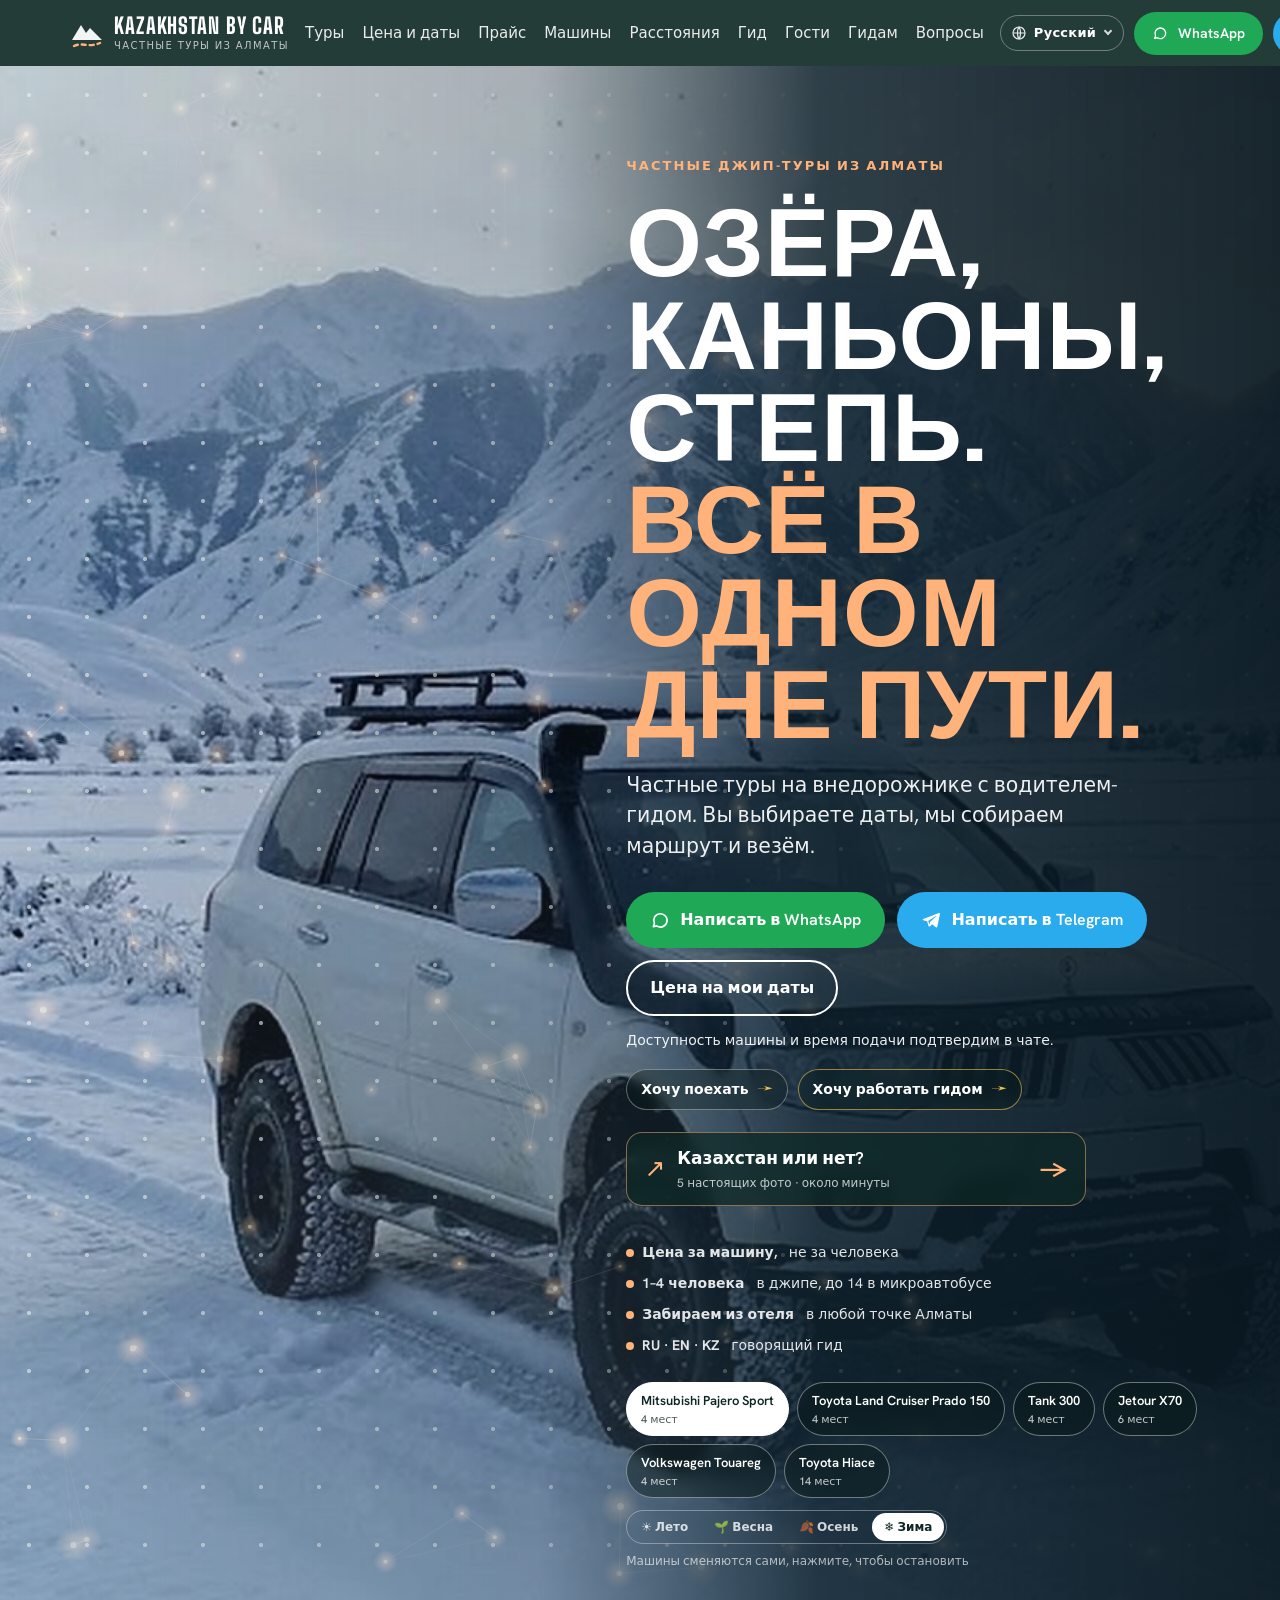
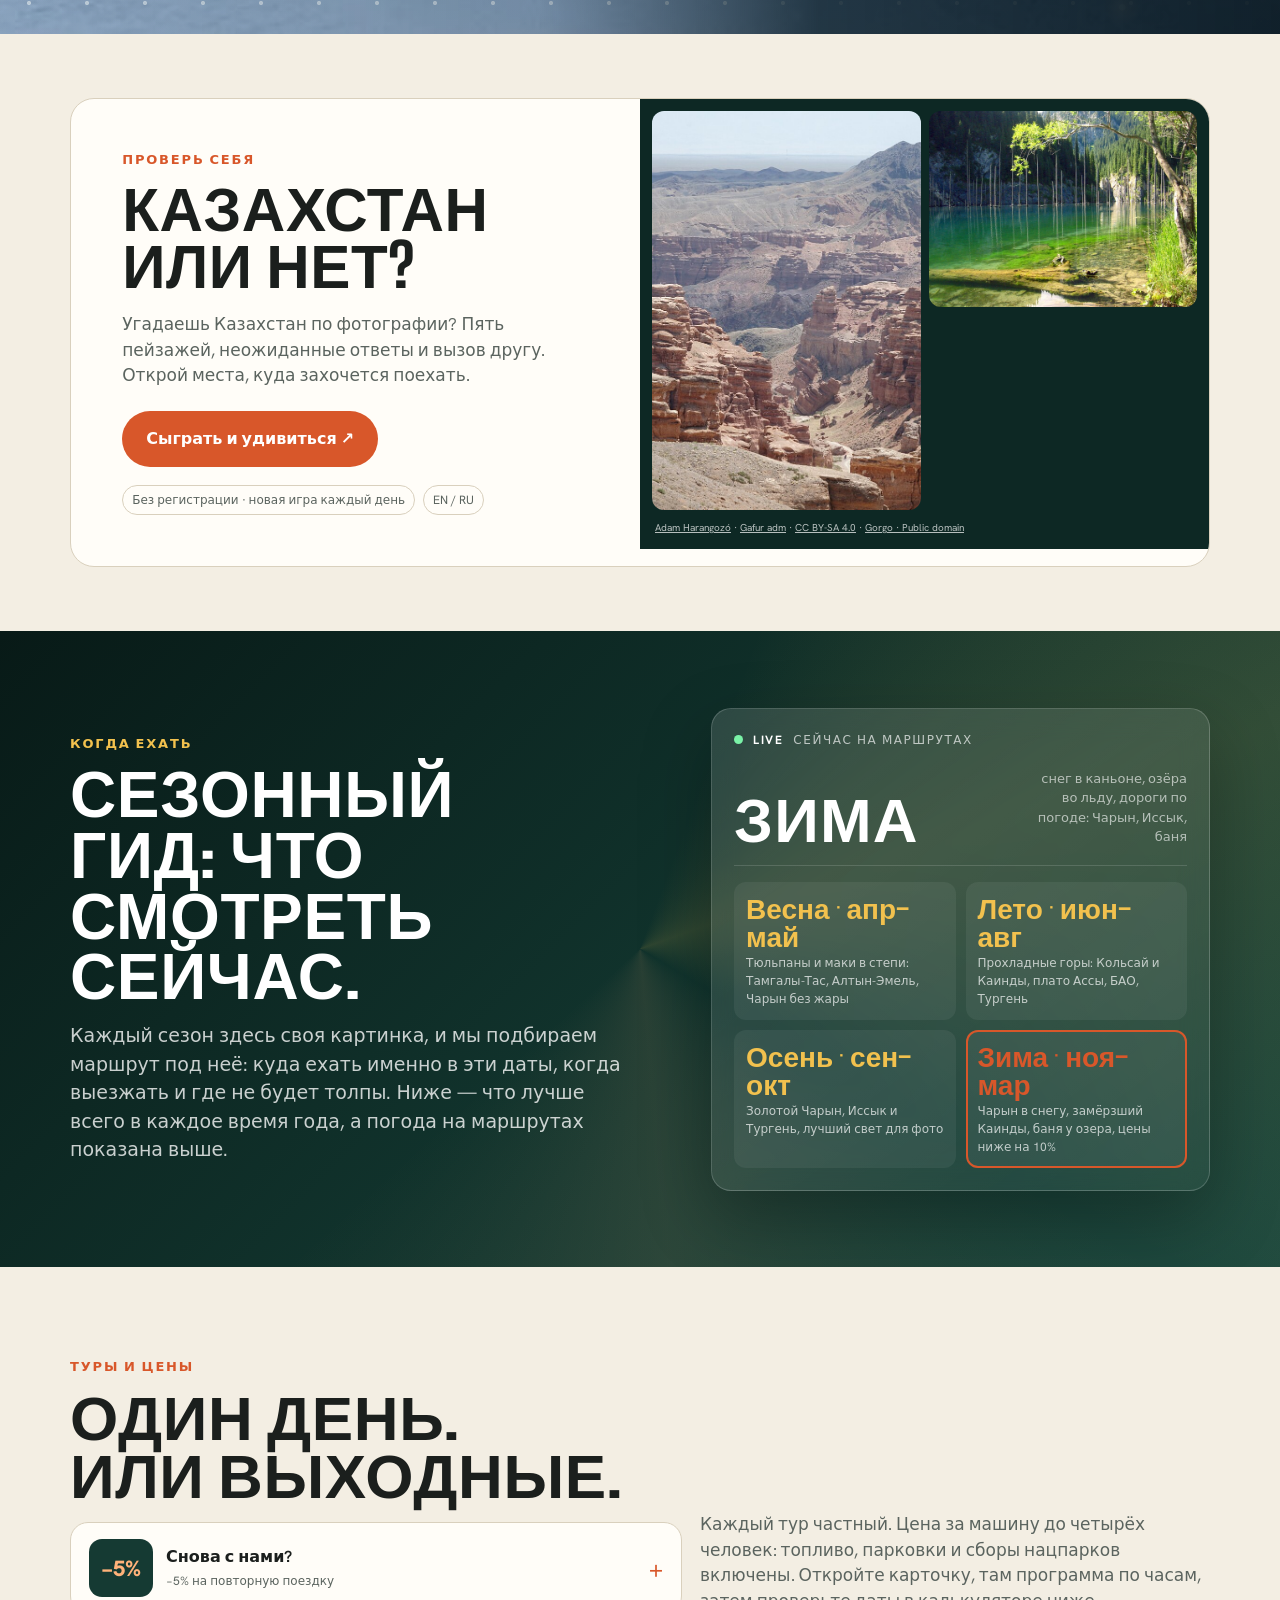
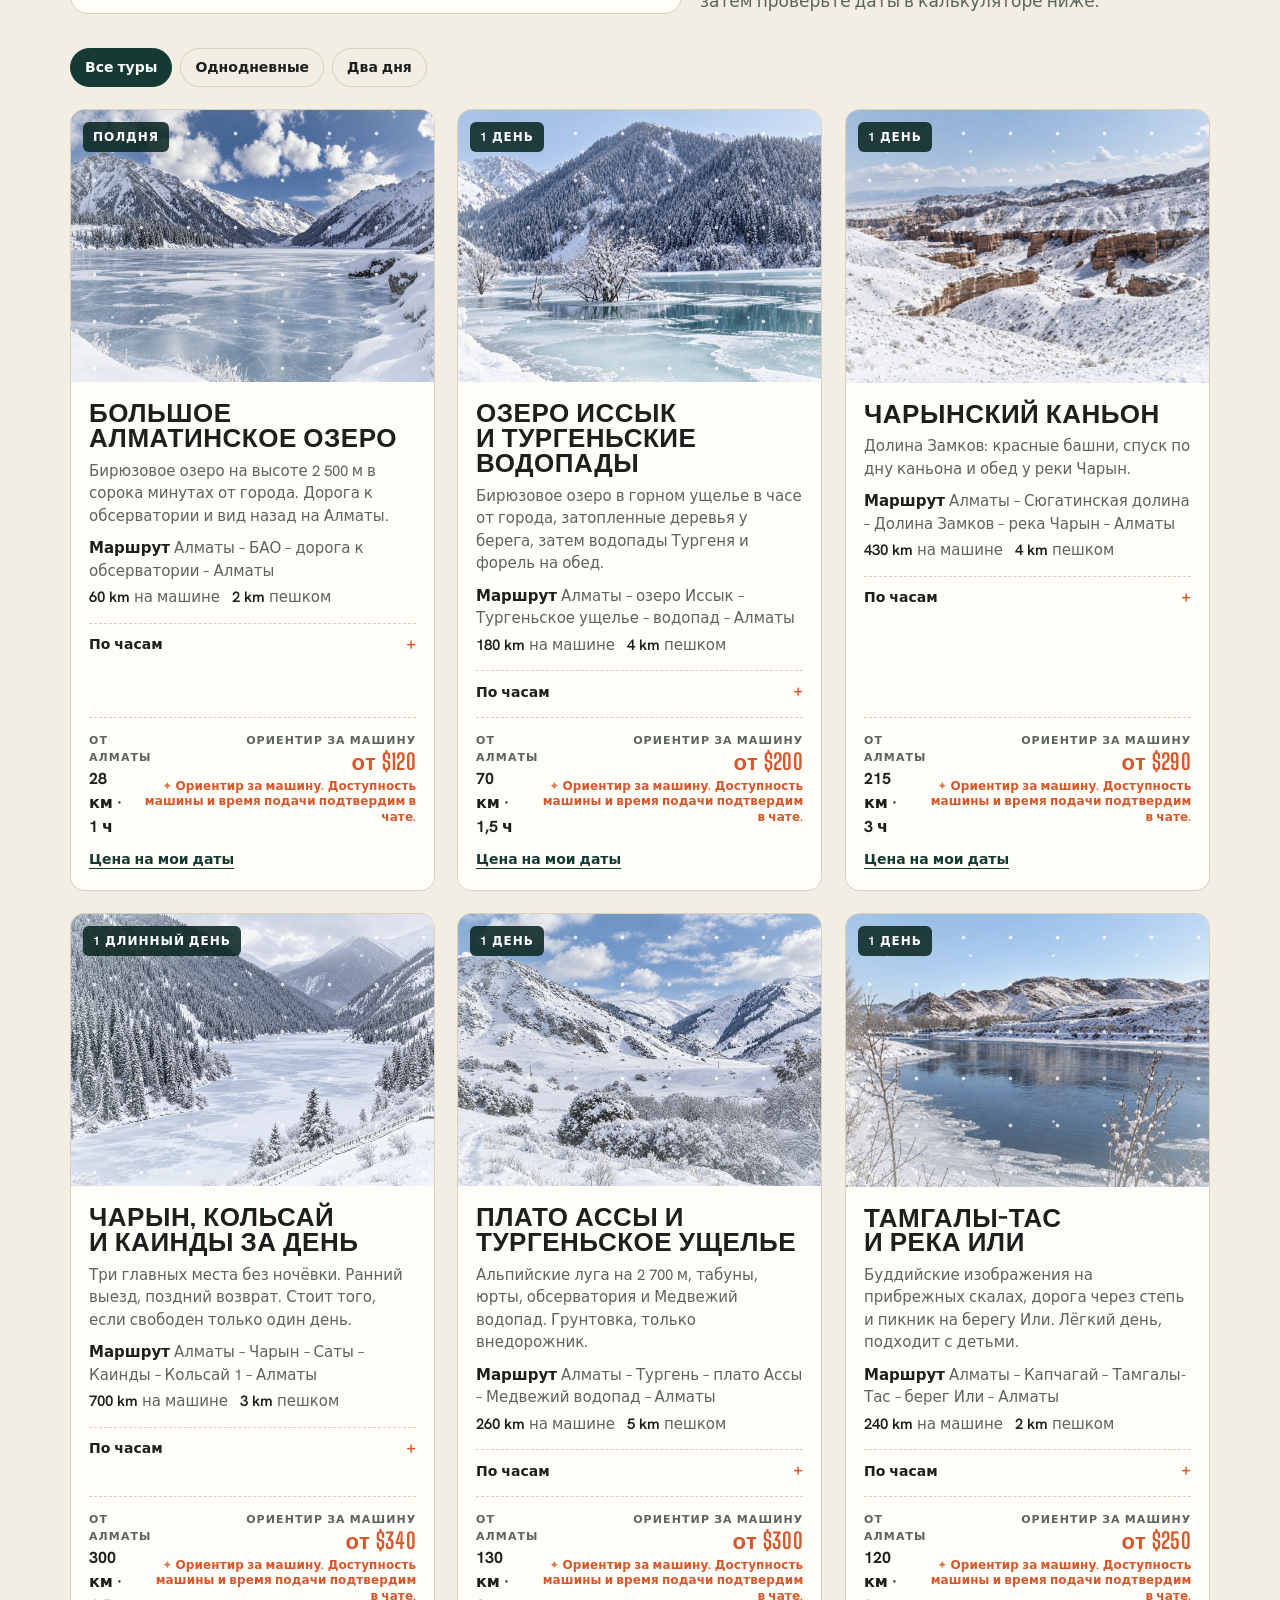
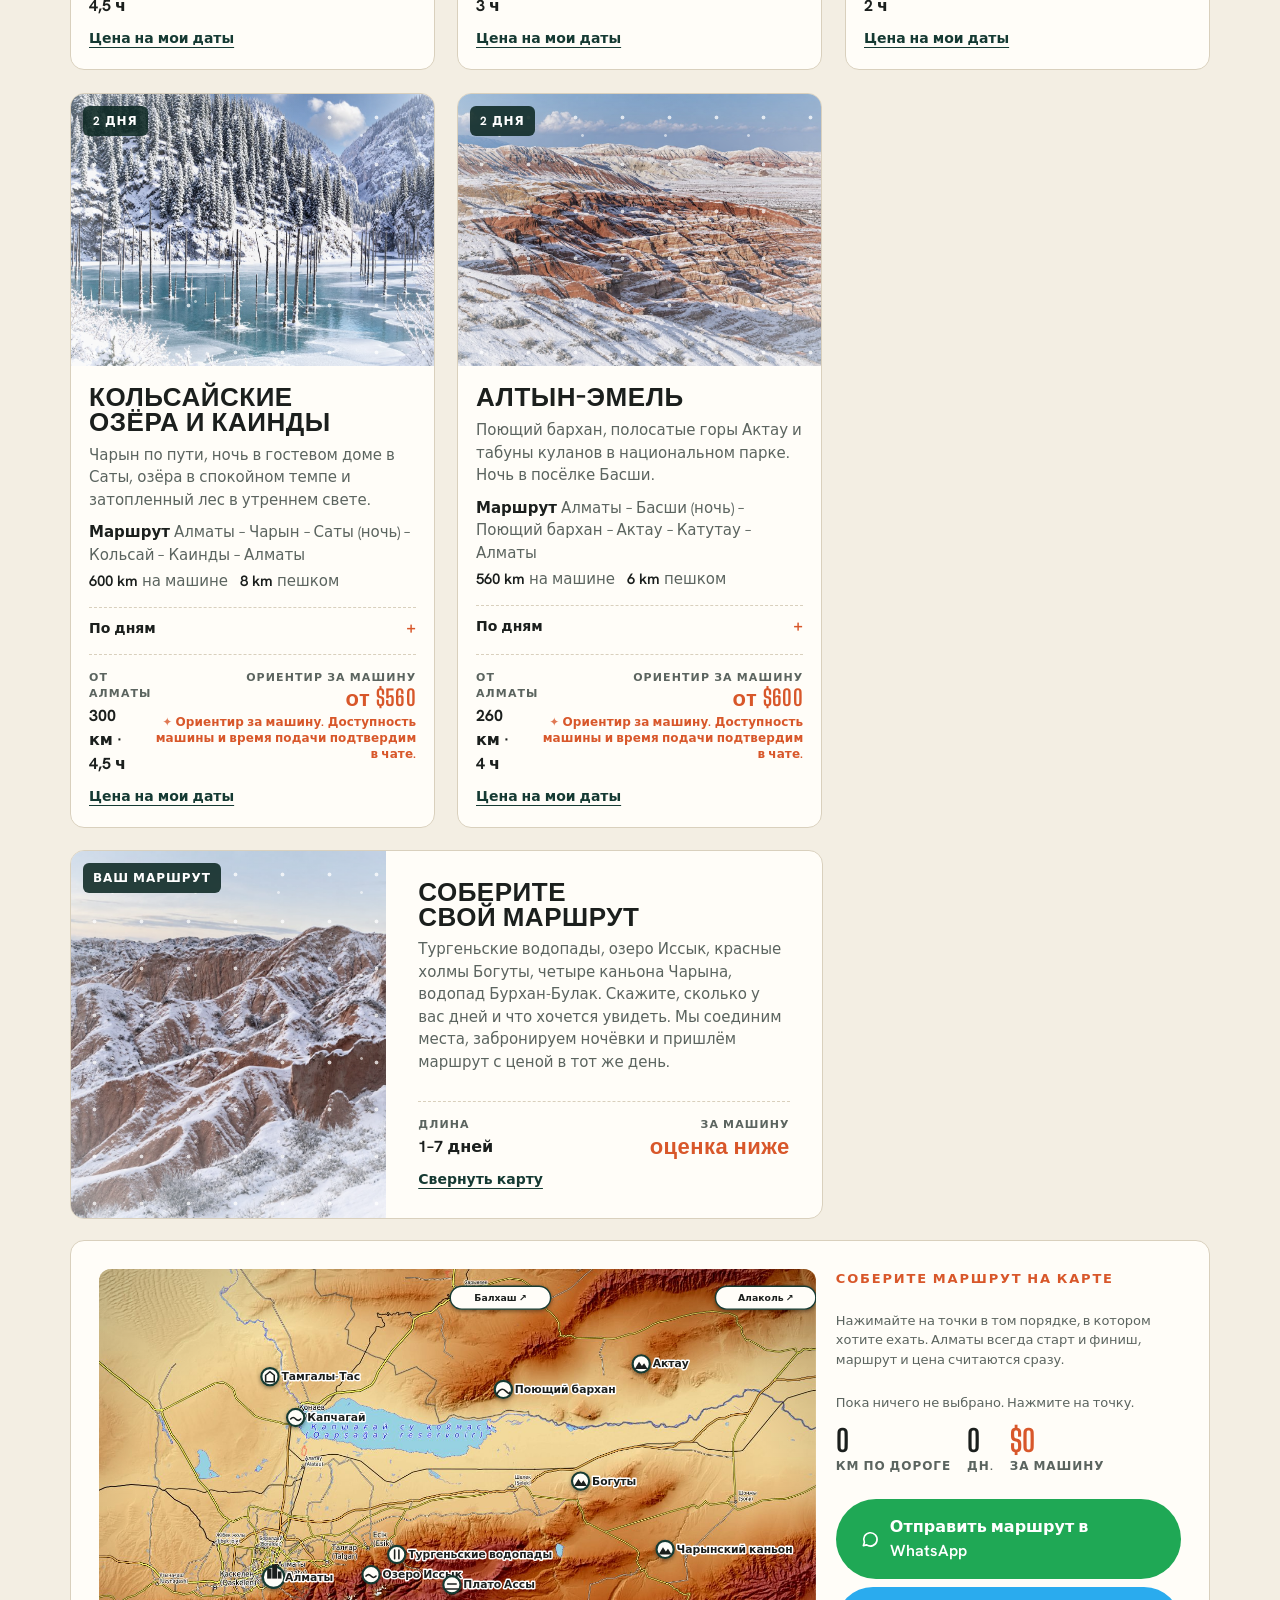
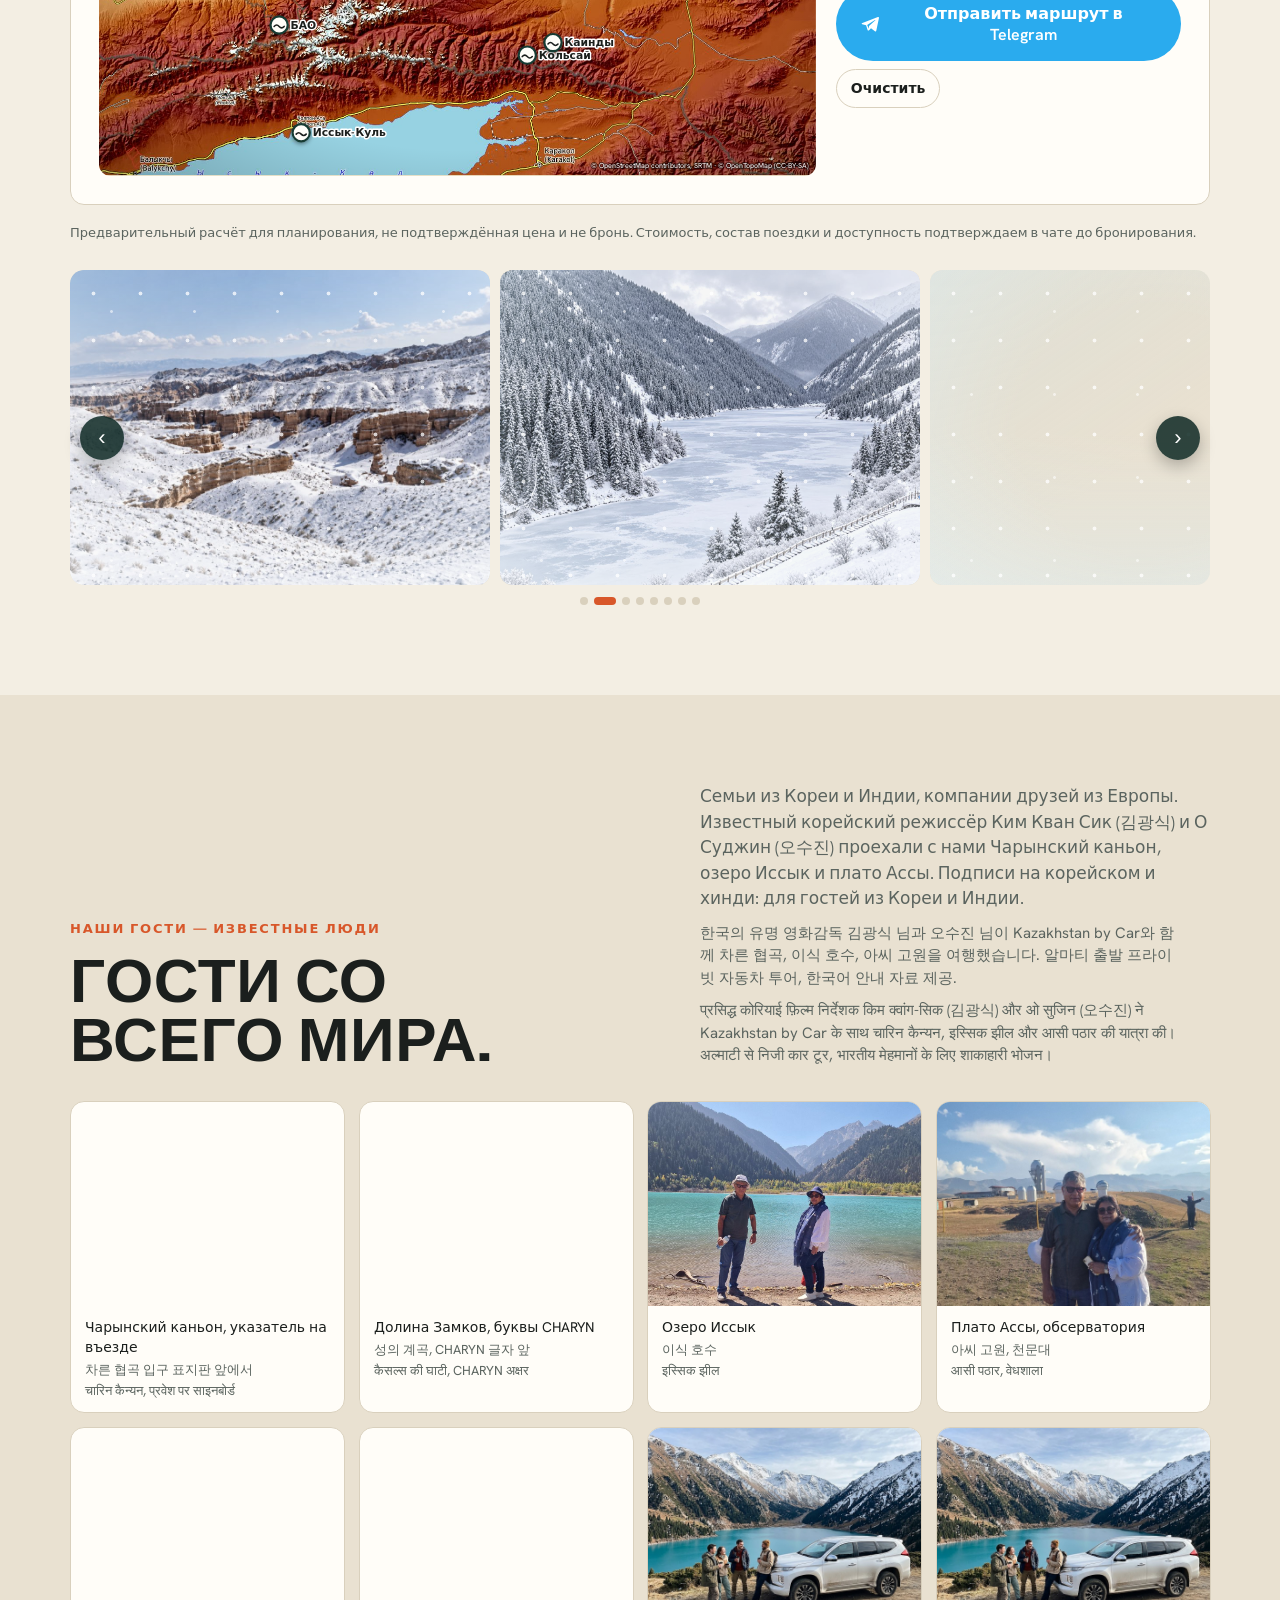
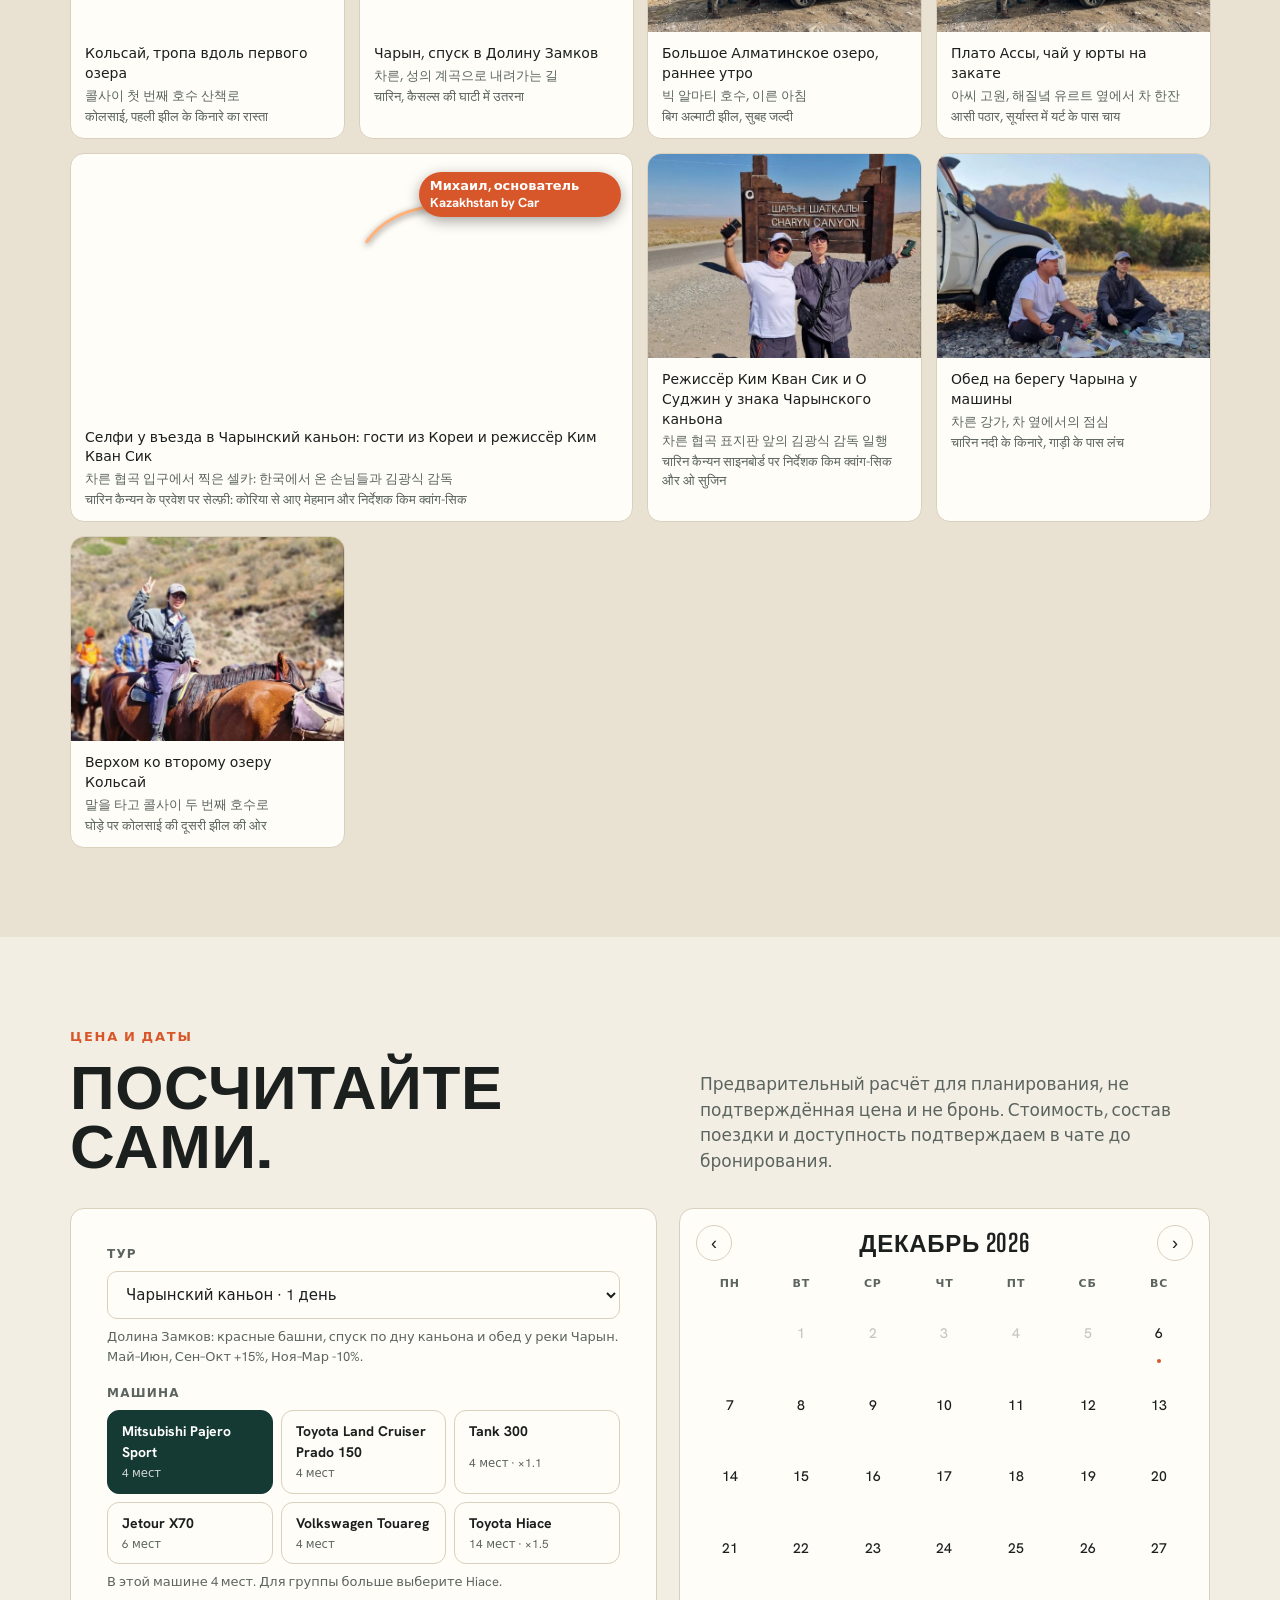
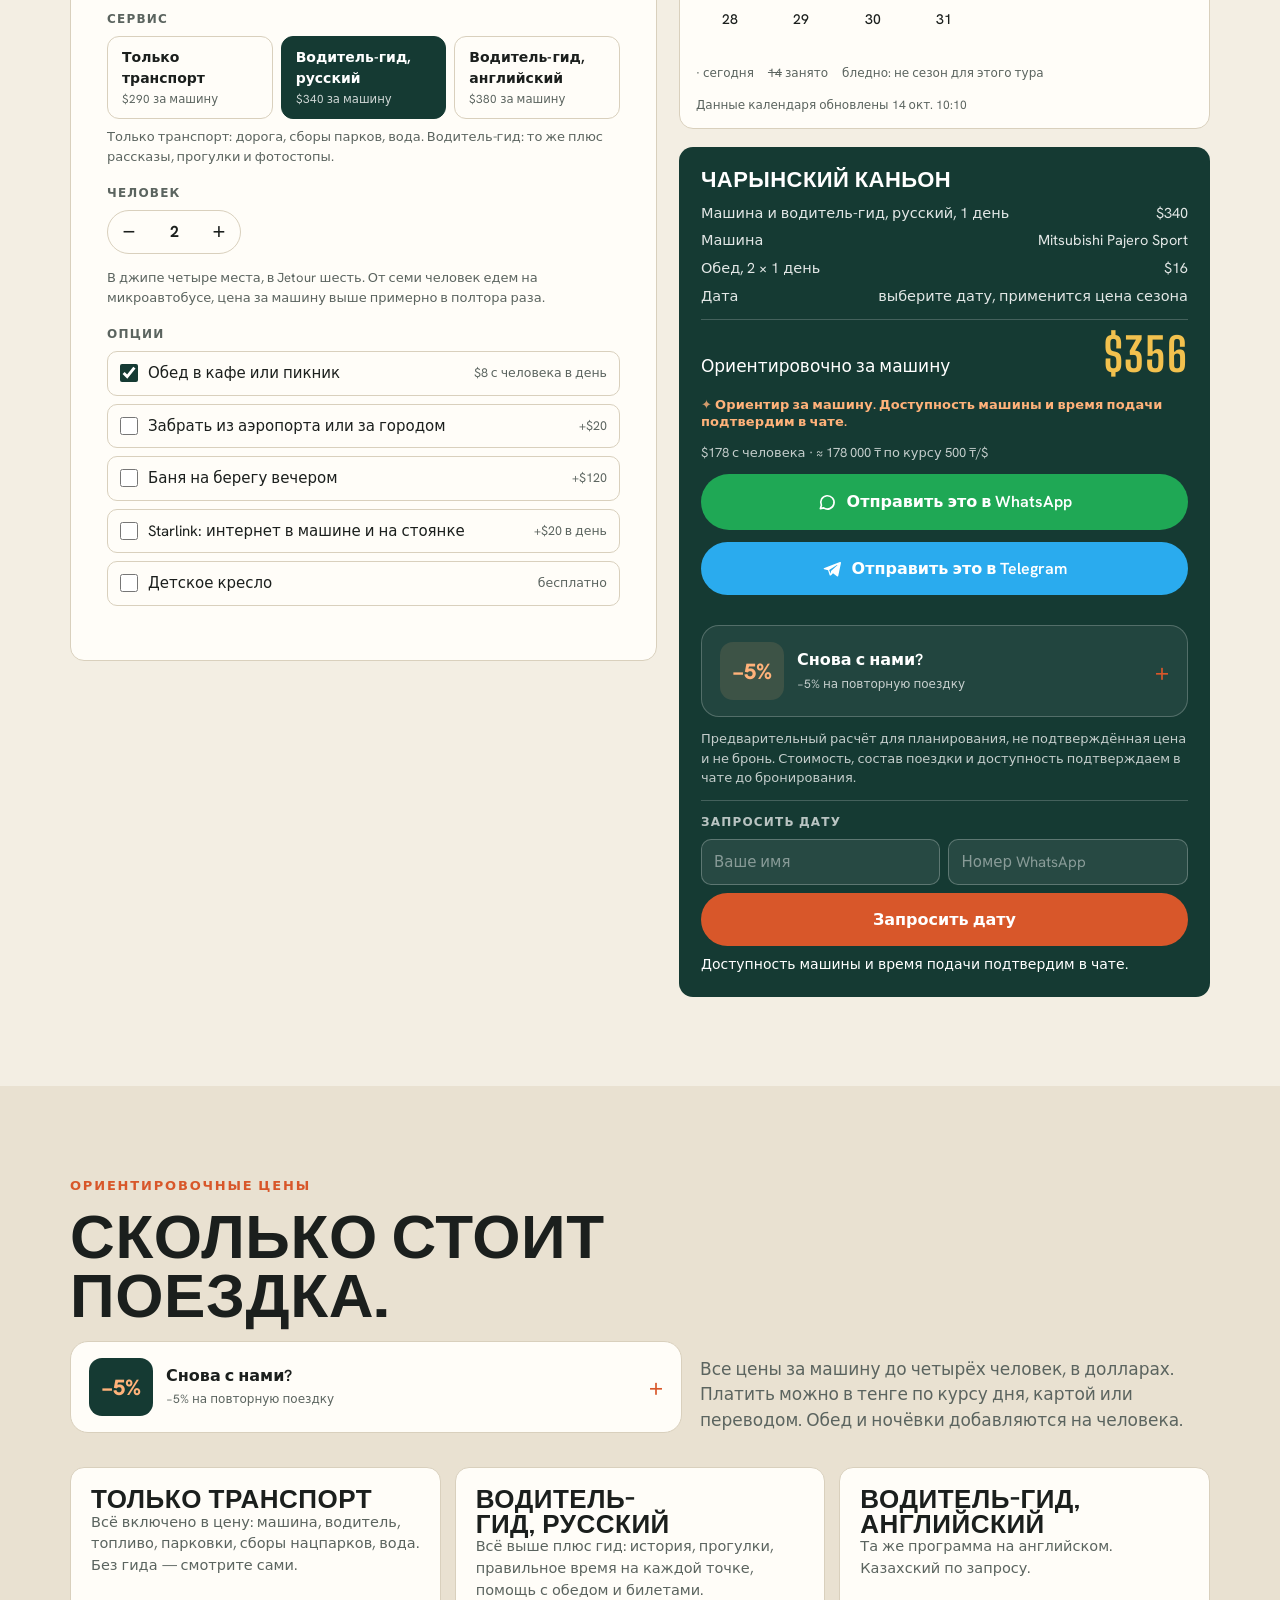
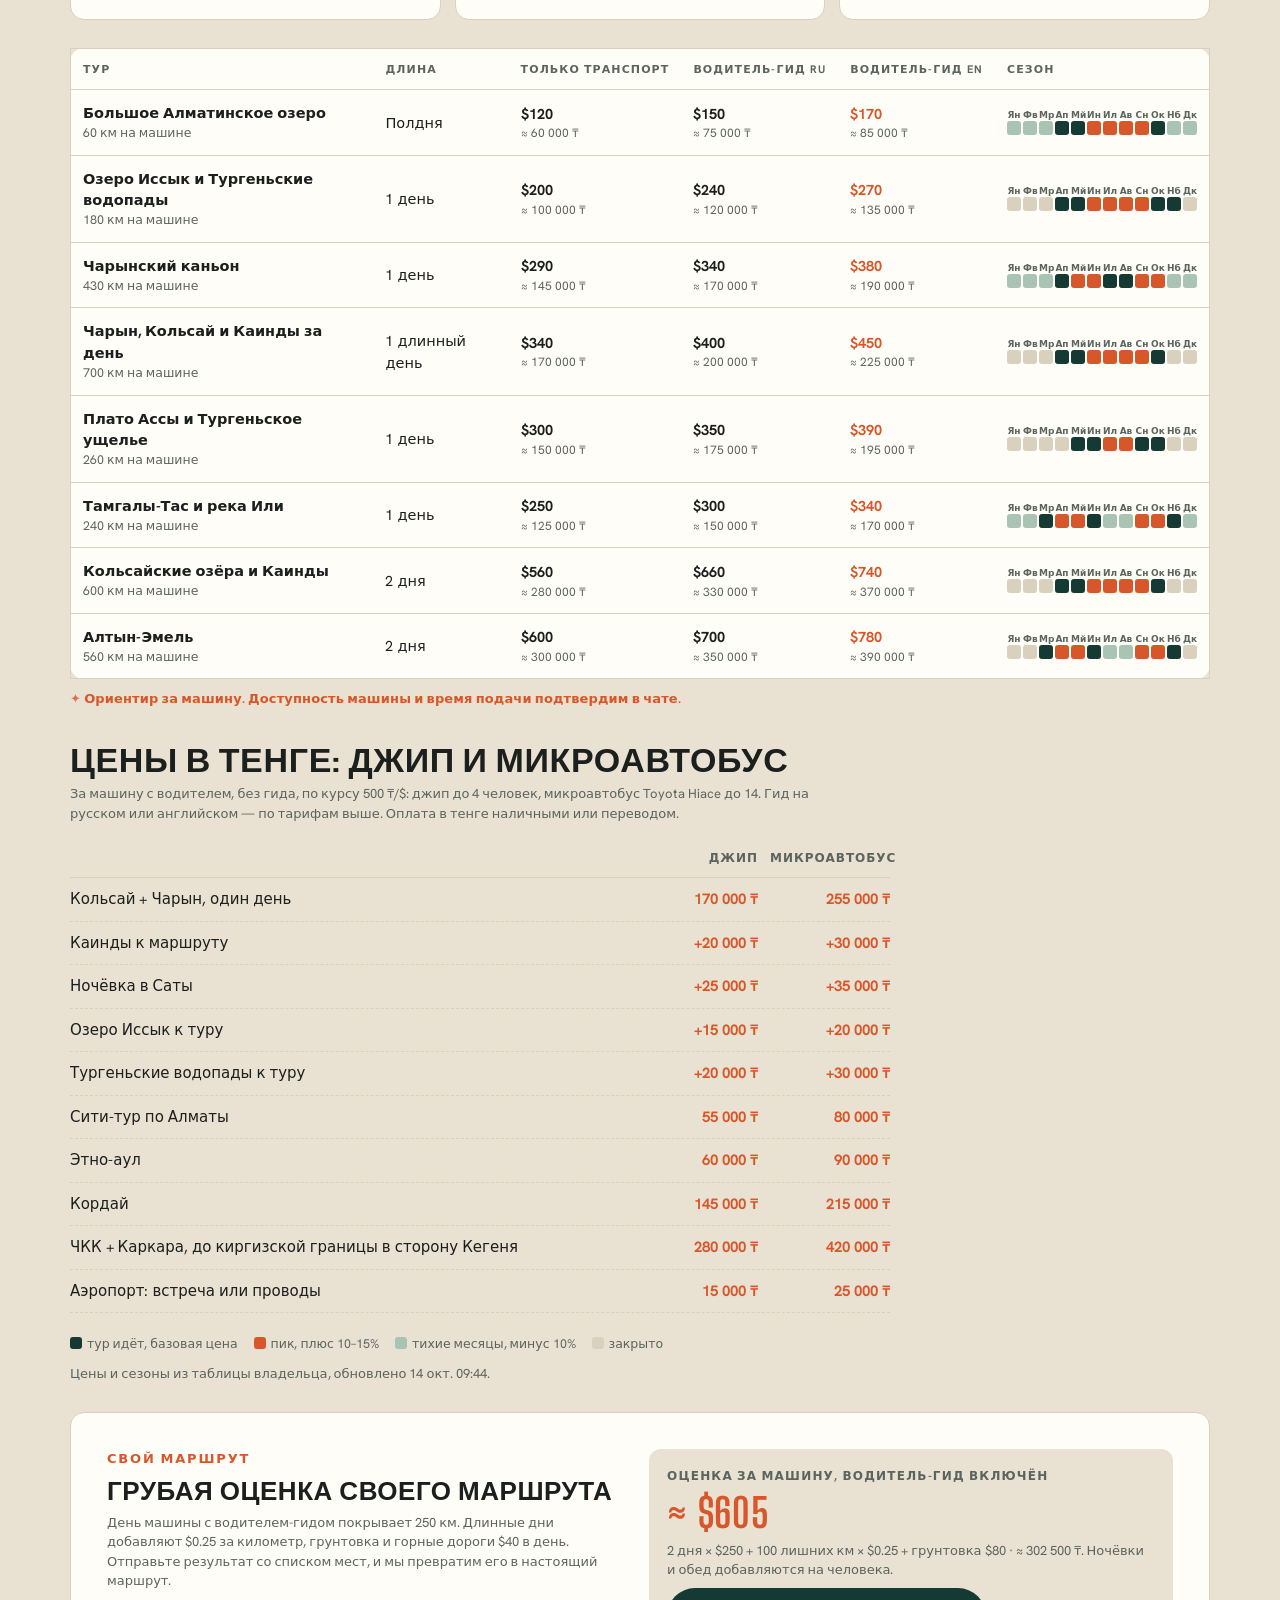
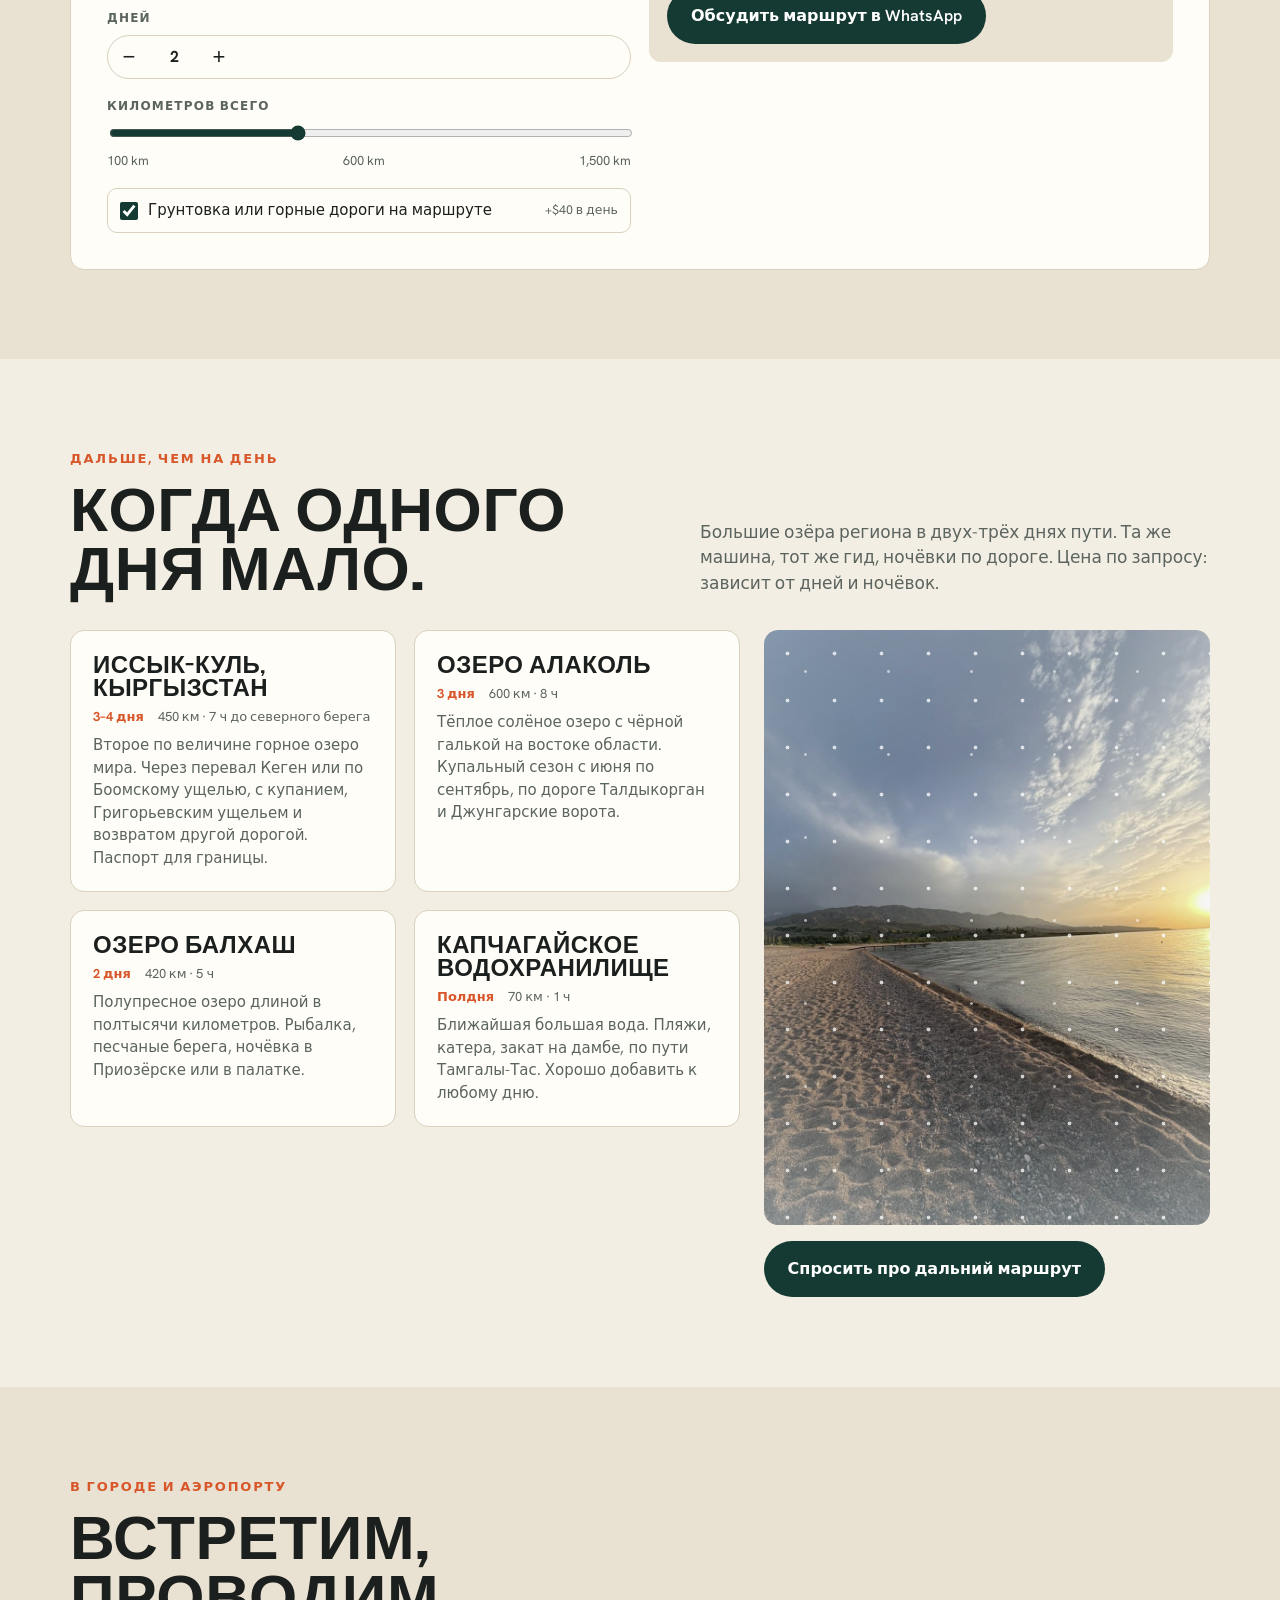
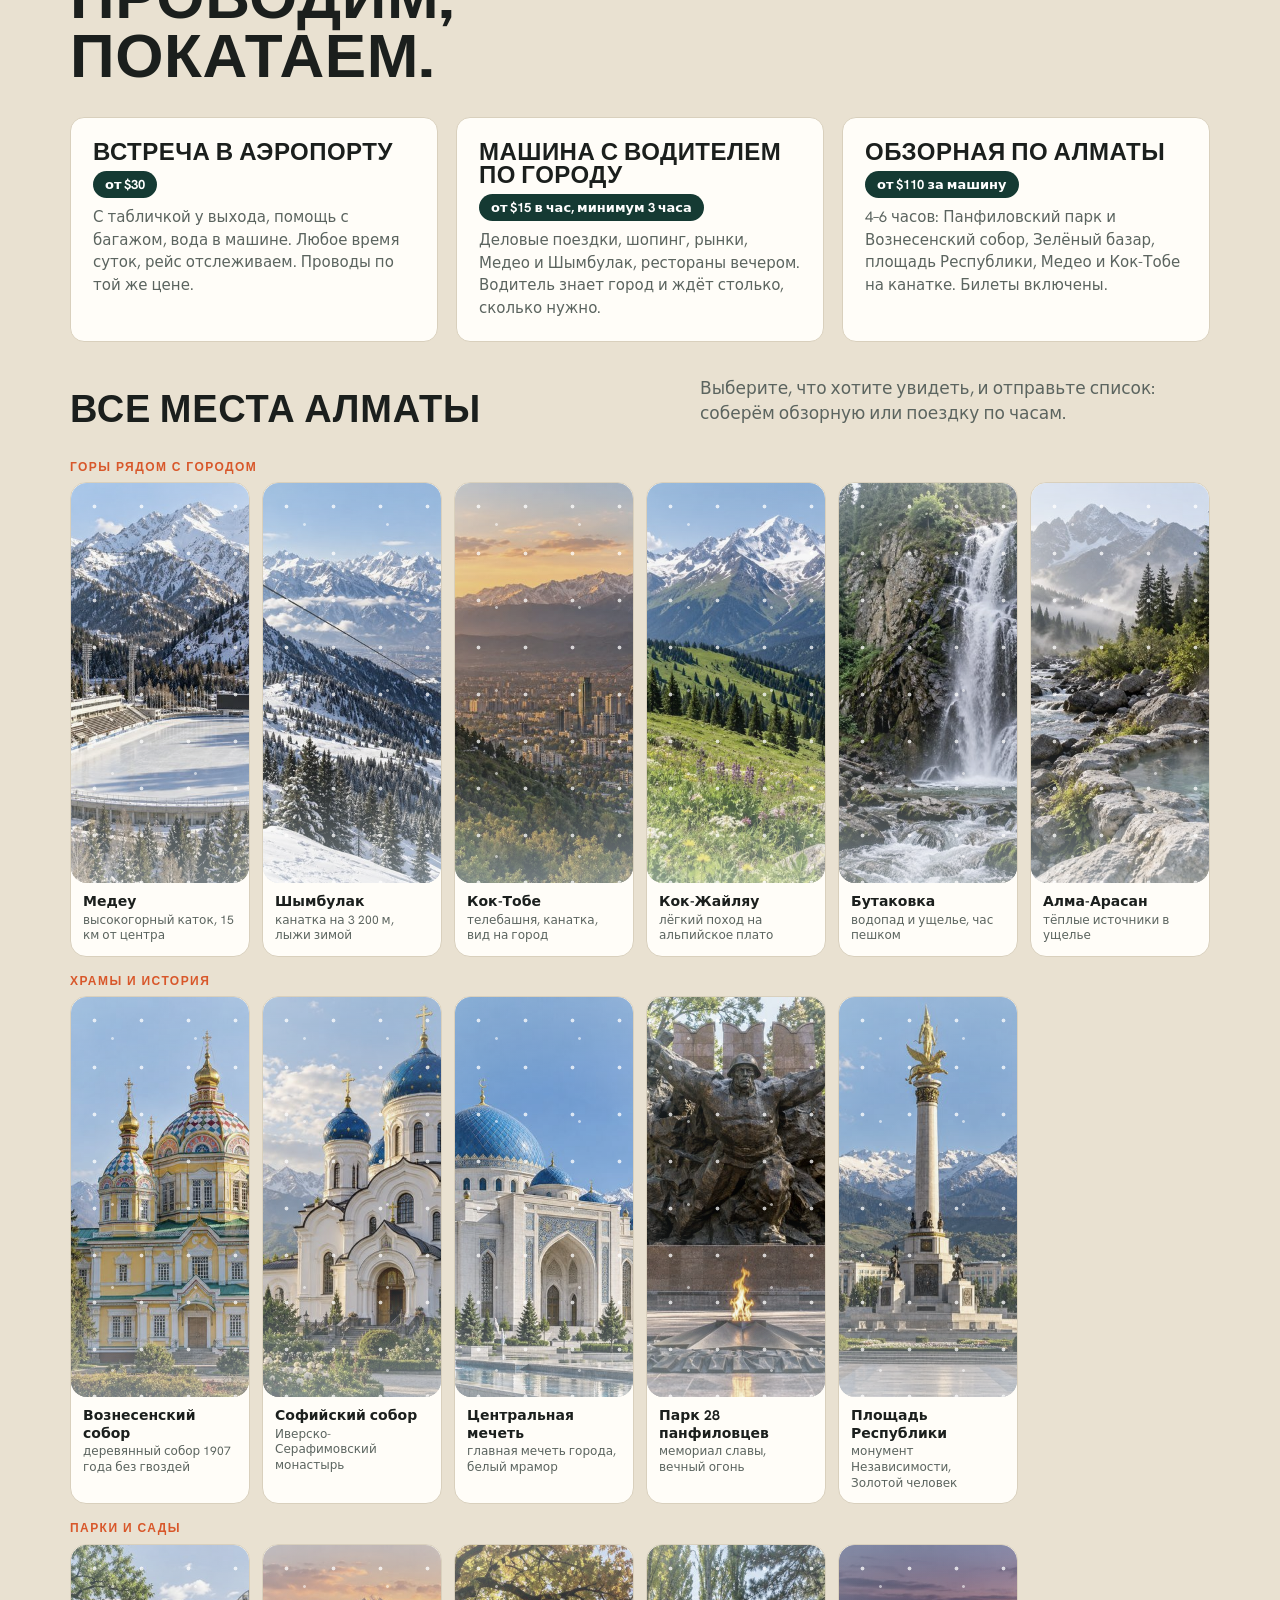
==== commit 10352427: "Feature daily geography game and returning-guest offer on homepage" ====
--- a/index.html
+++ b/index.html
@@ -1,6 +1,6 @@
 <!doctype html>
-<html lang="en">
-<head><meta charset="utf-8"><meta name="viewport" content="width=device-width,initial-scale=1,viewport-fit=cover"><base href="/"><title>Kazakhstan by Car — private jeep tours from Almaty: Charyn, Kolsai, Assy, Altyn-Emel</title><meta name="description" content="Private 4×4 day trips and 2-day tours from Almaty with an English-speaking driver-guide: Charyn Canyon, Kolsai lakes and Kaindy, Assy plateau, Altyn-Emel, Issyk lake. Price per car, instant calculator, booking on WhatsApp."><link rel="canonical" href="https://kazakhstanbycar.com/"><link rel="alternate" hreflang="ru" href="https://kazakhstanbycar.kz/"><link rel="alternate" hreflang="en" href="https://kazakhstanbycar.com/"><link rel="alternate" hreflang="kk" href="https://kazakhstanbycar.kz/kk/"><link rel="alternate" hreflang="ko" href="https://kazakhstanbycar.com/ko/"><link rel="alternate" hreflang="hi" href="https://kazakhstanbycar.com/hi/"><link rel="alternate" hreflang="fr" href="https://kazakhstanbycar.com/fr/"><link rel="alternate" hreflang="es" href="https://kazakhstanbycar.com/es/"><link rel="alternate" hreflang="de" href="https://kazakhstanbycar.com/de/"><link rel="alternate" hreflang="ar" href="https://kazakhstanbycar.com/ar/"><link rel="alternate" hreflang="zh" href="https://kazakhstanbycar.com/zh/"><link rel="alternate" hreflang="x-default" href="https://kazakhstanbycar.com/"><link rel="preload" as="image" href="/img/hero-scene.jpg" fetchpriority="high"><meta property="og:site_name" content="Kazakhstan by Car"><meta property="og:title" content="Kazakhstan by Car — private jeep tours from Almaty: Charyn, Kolsai, Assy, Altyn-Emel"><meta property="og:description" content="Private 4×4 day trips and 2-day tours from Almaty with an English-speaking driver-guide: Charyn Canyon, Kolsai lakes and Kaindy, Assy plateau, Altyn-Emel, Issyk lake. Price per car, instant calculator, booking on WhatsApp."><meta property="og:type" content="website"><meta property="og:url" content="https://kazakhstanbycar.com/"><meta property="og:image" content="https://kazakhstanbycar.com/img/hero-scene.jpg"><meta property="og:image:width" content="1920"><meta property="og:image:height" content="1073"><meta property="og:image:alt" content="Kazakhstan by Car 4x4 tours"><meta property="og:locale" content="en_US"><meta property="og:locale:alternate" content="ru_RU"><meta property="og:locale:alternate" content="kk_KZ"><meta property="og:locale:alternate" content="ko_KR"><meta property="og:locale:alternate" content="hi_IN"><meta property="og:locale:alternate" content="fr_FR"><meta property="og:locale:alternate" content="es_ES"><meta property="og:locale:alternate" content="de_DE"><meta property="og:locale:alternate" content="ar_AE"><meta property="og:locale:alternate" content="zh_CN"><meta name="twitter:card" content="summary_large_image"><meta name="keywords" content="туры из Алматы, джип-тур Чарын, Кольсай, Каинды, Алтын-Эмель, Almaty tours, Charyn canyon tour, Kolsai lakes tour, Almaty day trips, private driver Almaty, 카자흐스탄 여행, 알마티 투어, 차른 협곡, 콜사이 호수, 김광식 감독 카자흐스탄, कज़ाखस्तान यात्रा, अल्माटी टूर, excursions Almaty, tours privados Almaty, Almaty Ausflüge"><meta name="robots" content="index,follow,max-image-preview:large"><script async src="https://www.googletagmanager.com/gtag/js?id=G-49S7LDXQ6F"></script><script>window.dataLayer=window.dataLayer||[];function gtag(){dataLayer.push(arguments)}gtag("js",new Date());gtag("config","G-49S7LDXQ6F",{anonymize_ip:true});</script><style>body{margin:0}img{max-width:100%}[hidden]{display:none!important}</style>
+<html lang="ru">
+<head><meta charset="utf-8"><meta name="viewport" content="width=device-width,initial-scale=1,viewport-fit=cover"><base href="/"><title>Kazakhstan by Car — частные джип-туры из Алматы: Чарын, Кольсай, Ассы, Алтын-Эмель</title><meta name="description" content="Частные туры из Алматы на внедорожнике с водителем-гидом: Чарынский каньон, Кольсайские озёра и Каинды, плато Ассы, Алтын-Эмель, озеро Иссык. Цена за машину, калькулятор, бронирование в WhatsApp."><link rel="canonical" href="https://kazakhstanbycar.kz/"><link rel="alternate" hreflang="ru" href="https://kazakhstanbycar.kz/"><link rel="alternate" hreflang="en" href="https://kazakhstanbycar.com/"><link rel="alternate" hreflang="kk" href="https://kazakhstanbycar.kz/kk/"><link rel="alternate" hreflang="ko" href="https://kazakhstanbycar.com/ko/"><link rel="alternate" hreflang="hi" href="https://kazakhstanbycar.com/hi/"><link rel="alternate" hreflang="fr" href="https://kazakhstanbycar.com/fr/"><link rel="alternate" hreflang="es" href="https://kazakhstanbycar.com/es/"><link rel="alternate" hreflang="de" href="https://kazakhstanbycar.com/de/"><link rel="alternate" hreflang="ar" href="https://kazakhstanbycar.com/ar/"><link rel="alternate" hreflang="zh" href="https://kazakhstanbycar.com/zh/"><link rel="alternate" hreflang="x-default" href="https://kazakhstanbycar.com/"><link rel="preload" as="image" href="/img/hero-scene.jpg" fetchpriority="high"><meta property="og:site_name" content="Kazakhstan by Car"><meta property="og:title" content="Kazakhstan by Car — частные джип-туры из Алматы: Чарын, Кольсай, Ассы, Алтын-Эмель"><meta property="og:description" content="Частные туры из Алматы на внедорожнике с водителем-гидом: Чарынский каньон, Кольсайские озёра и Каинды, плато Ассы, Алтын-Эмель, озеро Иссык. Цена за машину, калькулятор, бронирование в WhatsApp."><meta property="og:type" content="website"><meta property="og:url" content="https://kazakhstanbycar.kz/"><meta property="og:image" content="https://kazakhstanbycar.kz/img/hero-scene.jpg"><meta property="og:image:width" content="1920"><meta property="og:image:height" content="1073"><meta property="og:image:alt" content="Kazakhstan by Car 4x4 tours"><meta property="og:locale" content="ru_RU"><meta property="og:locale:alternate" content="en_US"><meta property="og:locale:alternate" content="kk_KZ"><meta property="og:locale:alternate" content="ko_KR"><meta property="og:locale:alternate" content="hi_IN"><meta property="og:locale:alternate" content="fr_FR"><meta property="og:locale:alternate" content="es_ES"><meta property="og:locale:alternate" content="de_DE"><meta property="og:locale:alternate" content="ar_AE"><meta property="og:locale:alternate" content="zh_CN"><meta name="twitter:card" content="summary_large_image"><meta name="keywords" content="туры из Алматы, джип-тур Чарын, Кольсай, Каинды, Алтын-Эмель, Almaty tours, Charyn canyon tour, Kolsai lakes tour, Almaty day trips, private driver Almaty, 카자흐스탄 여행, 알마티 투어, 차른 협곡, 콜사이 호수, 김광식 감독 카자흐스탄, कज़ाखस्तान यात्रा, अल्माटी टूर, excursions Almaty, tours privados Almaty, Almaty Ausflüge"><meta name="robots" content="index,follow,max-image-preview:large"><script async src="https://www.googletagmanager.com/gtag/js?id=G-49S7LDXQ6F"></script><script>window.dataLayer=window.dataLayer||[];function gtag(){dataLayer.push(arguments)}gtag("js",new Date());gtag("config","G-49S7LDXQ6F",{anonymize_ip:true});</script><style>body{margin:0}img{max-width:100%}[hidden]{display:none!important}</style>
 <link rel="preconnect" href="https://fonts.googleapis.com">
 <link rel="preconnect" href="https://fonts.gstatic.com" crossorigin>
 <link rel="stylesheet" href="https://fonts.googleapis.com/css2?family=Big+Shoulders+Display:wght@700;800&family=Hanken+Grotesk:wght@400;500;600;700&family=Noto+Sans+KR:wght@400;500;700;900&family=Noto+Sans+Arabic:wght@400;500;700;800&family=Noto+Sans+SC:wght@400;500;700;900&family=Noto+Sans+Devanagari:wght@400;500;700;900&display=swap">
@@ -512,7 +512,7 @@
 .hero-season-fx{position:absolute;inset:0;z-index:-1;pointer-events:none;opacity:.7;background-repeat:repeat}.hero-season-fx{background-image:radial-gradient(circle,rgba(255,255,255,.92) 0 1.6px,transparent 2.5px);background-size:58px 58px;animation:winterFall 10s linear infinite}html:not([data-season="winter"]) .hero-season-fx{opacity:0}html[data-season="autumn"] .hero-season-fx{opacity:.45;background-image:radial-gradient(ellipse,rgba(238,135,50,.9) 0 2px,transparent 3px);background-size:84px 94px;animation:autumnDrift 12s linear infinite}html[data-season="spring"] .hero-season-fx{opacity:.35;background-image:radial-gradient(ellipse,rgba(255,214,227,.9) 0 1.5px,transparent 2.4px);background-size:75px 91px;animation:springDrift 14s linear infinite}
 @keyframes winterFall{to{background-position:47px 141px,83px 249px}}@keyframes autumnDrift{to{background-position:72px 172px,-103px 236px}}@keyframes springDrift{to{background-position:61px 154px,-89px 206px}}@keyframes summerGlow{to{opacity:.45;transform:scale(1.03)}}
 @media(prefers-reduced-motion:reduce){.season-story::before,.season-live-dot,.season-media-wrap::after,.hero-season-fx{animation:none}.season-media-wrap>img{transition:none}}
-</style><script type="application/ld+json">{"@context":"https://schema.org","@type":"TravelAgency","name":"Kazakhstan by Car","url":"https://kazakhstanbycar.com/","telephone":"+77070009009","image":"https://kazakhstanbycar.com/img/hero-scene.jpg","priceRange":"$$","address":{"@type":"PostalAddress","addressLocality":"Almaty","addressCountry":"KZ"},"areaServed":["Almaty","Almaty Region","Kazakhstan"],"sameAs":["https://instagram.com/mchechin81","https://instagram.com/mobibantour"],"availableLanguage":["ru","en","kk","ko","hi","fr","es","de","ar","zh"]}</script><script type="application/ld+json">{"@context":"https://schema.org","@type":"ItemList","name":"Pick a day. Or a weekend.","itemListElement":[{"@type":"ListItem","position":1,"url":"https://kazakhstanbycar.com/#tours","item":{"@type":"TouristTrip","name":"Big Almaty Lake","description":"A turquoise lake at 2,500 m, forty minutes from the city. The road to the observatory and a view back over Almaty.","url":"https://kazakhstanbycar.com/#tours","touristType":"private tour","itinerary":{"@type":"ItemList","itemListElement":[{"@type":"ListItem","position":1,"name":"Almaty"},{"@type":"ListItem","position":2,"name":"Big Almaty Lake"},{"@type":"ListItem","position":3,"name":"observatory road"},{"@type":"ListItem","position":4,"name":"Almaty"}]}}},{"@type":"ListItem","position":2,"url":"https://kazakhstanbycar.com/#tours","item":{"@type":"TouristTrip","name":"Issyk lake and Turgen waterfalls","description":"A turquoise lake in a mountain gorge an hour from the city, drowned trees by the shore, then the Turgen waterfalls and trout for lunch.","url":"https://kazakhstanbycar.com/#tours","touristType":"private tour","itinerary":{"@type":"ItemList","itemListElement":[{"@type":"ListItem","position":1,"name":"Almaty"},{"@type":"ListItem","position":2,"name":"Issyk lake"},{"@type":"ListItem","position":3,"name":"Turgen gorge"},{"@type":"ListItem","position":4,"name":"waterfall"},{"@type":"ListItem","position":5,"name":"Almaty"}]}}},{"@type":"ListItem","position":3,"url":"https://kazakhstanbycar.com/#tours","item":{"@type":"TouristTrip","name":"Charyn Canyon","description":"The Valley of Castles: red rock towers, a walk down the canyon floor and lunch by the Charyn river.","url":"https://kazakhstanbycar.com/#tours","touristType":"private tour","itinerary":{"@type":"ItemList","itemListElement":[{"@type":"ListItem","position":1,"name":"Almaty"},{"@type":"ListItem","position":2,"name":"Sogety valley"},{"@type":"ListItem","position":3,"name":"Valley of Castles"},{"@type":"ListItem","position":4,"name":"Charyn river"},{"@type":"ListItem","position":5,"name":"Almaty"}]}}},{"@type":"ListItem","position":4,"url":"https://kazakhstanbycar.com/#tours","item":{"@type":"TouristTrip","name":"Charyn, Kolsai and Kaindy in one day","description":"The three big sights without a night away. Early start, late return, worth it if you only have one free day.","url":"https://kazakhstanbycar.com/#tours","touristType":"private tour","itinerary":{"@type":"ItemList","itemListElement":[{"@type":"ListItem","position":1,"name":"Almaty"},{"@type":"ListItem","position":2,"name":"Charyn"},{"@type":"ListItem","position":3,"name":"Saty"},{"@type":"ListItem","position":4,"name":"Kaindy"},{"@type":"ListItem","position":5,"name":"Kolsai 1"},{"@type":"ListItem","position":6,"name":"Almaty"}]}}},{"@type":"ListItem","position":5,"url":"https://kazakhstanbycar.com/#tours","item":{"@type":"TouristTrip","name":"Assy Plateau and Turgen gorge","description":"Alpine meadows at 2,700 m, horse herds, yurts, the observatory and Bear waterfall. Gravel road, 4×4 only.","url":"https://kazakhstanbycar.com/#tours","touristType":"private tour","itinerary":{"@type":"ItemList","itemListElement":[{"@type":"ListItem","position":1,"name":"Almaty"},{"@type":"ListItem","position":2,"name":"Turgen gorge"},{"@type":"ListItem","position":3,"name":"Assy plateau"},{"@type":"ListItem","position":4,"name":"Bear waterfall"},{"@type":"ListItem","position":5,"name":"Almaty"}]}}},{"@type":"ListItem","position":6,"url":"https://kazakhstanbycar.com/#tours","item":{"@type":"TouristTrip","name":"Tamgaly-Tas and the Ili river","description":"Buddha images carved into river rocks, a steppe drive and a picnic on the bank of the Ili. Easy day, good with kids.","url":"https://kazakhstanbycar.com/#tours","touristType":"private tour","itinerary":{"@type":"ItemList","itemListElement":[{"@type":"ListItem","position":1,"name":"Almaty"},{"@type":"ListItem","position":2,"name":"Kapchagay"},{"@type":"ListItem","position":3,"name":"Tamgaly-Tas"},{"@type":"ListItem","position":4,"name":"Ili river"},{"@type":"ListItem","position":5,"name":"Almaty"}]}}},{"@type":"ListItem","position":7,"url":"https://kazakhstanbycar.com/#tours","item":{"@type":"TouristTrip","name":"Kolsai Lakes and Kaindy","description":"Charyn on the way, a night in a guesthouse in Saty, the lakes at a calm pace and the sunken forest in morning light.","url":"https://kazakhstanbycar.com/#tours","touristType":"private tour","itinerary":{"@type":"ItemList","itemListElement":[{"@type":"ListItem","position":1,"name":"Almaty"},{"@type":"ListItem","position":2,"name":"Charyn"},{"@type":"ListItem","position":3,"name":"Saty (night)"},{"@type":"ListItem","position":4,"name":"Kolsai"},{"@type":"ListItem","position":5,"name":"Kaindy"},{"@type":"ListItem","position":6,"name":"Almaty"}]}}},{"@type":"ListItem","position":8,"url":"https://kazakhstanbycar.com/#tours","item":{"@type":"TouristTrip","name":"Altyn-Emel","description":"The Singing Dune, the striped Aktau mountains and kulan herds in the national park. Overnight in Basshi village.","url":"https://kazakhstanbycar.com/#tours","touristType":"private tour","itinerary":{"@type":"ItemList","itemListElement":[{"@type":"ListItem","position":1,"name":"Almaty"},{"@type":"ListItem","position":2,"name":"Basshi (night)"},{"@type":"ListItem","position":3,"name":"Singing Dune"},{"@type":"ListItem","position":4,"name":"Aktau"},{"@type":"ListItem","position":5,"name":"Katutau"},{"@type":"ListItem","position":6,"name":"Almaty"}]}}}]}</script><script type="application/ld+json">{"@context":"https://schema.org","@type":"FAQPage","mainEntity":[{"@type":"Question","name":"Is the price per person or per car?","acceptedAnswer":{"@type":"Answer","text":"Per car, for up to four travellers. A couple and a group of four pay the same for the car; lunch and guesthouse nights are per person."}},{"@type":"Question","name":"Do you run group tours?","acceptedAnswer":{"@type":"Answer","text":"No. Every departure is private: your dates, your pace, your stops. For five or more people we use the minibus."}},{"@type":"Question","name":"How do I pay?","acceptedAnswer":{"@type":"Answer","text":"On the day, in cash (tenge, dollars or euros), by card or by bank transfer. Two-day tours need a 20% deposit to hold the guesthouse."}},{"@type":"Question","name":"What should I bring?","acceptedAnswer":{"@type":"Answer","text":"Layers (it is 10 degrees colder at the lakes than in the city), sun protection, walking shoes and your passport for park checkpoints."}},{"@type":"Question","name":"Can we change the plan on the way?","acceptedAnswer":{"@type":"Answer","text":"Yes. Stay longer at a viewpoint, skip a stop, add one. The only fixed points are park closing times."}},{"@type":"Question","name":"Airport transfers and city driving?","acceptedAnswer":{"@type":"Answer","text":"Yes. Transfers at any hour, a car with driver by the hour, an Almaty city tour. A half day at Big Almaty Lake fits a long layover."}}]}</script>
+</style><script type="application/ld+json">{"@context":"https://schema.org","@type":"TravelAgency","name":"Kazakhstan by Car","url":"https://kazakhstanbycar.kz/","telephone":"+77070009009","image":"https://kazakhstanbycar.kz/img/hero-scene.jpg","priceRange":"$$","address":{"@type":"PostalAddress","addressLocality":"Almaty","addressCountry":"KZ"},"areaServed":["Almaty","Almaty Region","Kazakhstan"],"sameAs":["https://instagram.com/mchechin81","https://instagram.com/mobibantour"],"availableLanguage":["ru","en","kk","ko","hi","fr","es","de","ar","zh"]}</script><script type="application/ld+json">{"@context":"https://schema.org","@type":"ItemList","name":"Один день. Или выходные.","itemListElement":[{"@type":"ListItem","position":1,"url":"https://kazakhstanbycar.kz/#tours","item":{"@type":"TouristTrip","name":"Большое Алматинское озеро","description":"Бирюзовое озеро на высоте 2 500 м в сорока минутах от города. Дорога к обсерватории и вид назад на Алматы.","url":"https://kazakhstanbycar.kz/#tours","touristType":"private tour","itinerary":{"@type":"ItemList","itemListElement":[{"@type":"ListItem","position":1,"name":"Алматы"},{"@type":"ListItem","position":2,"name":"БАО"},{"@type":"ListItem","position":3,"name":"дорога к обсерватории"},{"@type":"ListItem","position":4,"name":"Алматы"}]}}},{"@type":"ListItem","position":2,"url":"https://kazakhstanbycar.kz/#tours","item":{"@type":"TouristTrip","name":"Озеро Иссык и Тургеньские водопады","description":"Бирюзовое озеро в горном ущелье в часе от города, затопленные деревья у берега, затем водопады Тургеня и форель на обед.","url":"https://kazakhstanbycar.kz/#tours","touristType":"private tour","itinerary":{"@type":"ItemList","itemListElement":[{"@type":"ListItem","position":1,"name":"Алматы"},{"@type":"ListItem","position":2,"name":"озеро Иссык"},{"@type":"ListItem","position":3,"name":"Тургеньское ущелье"},{"@type":"ListItem","position":4,"name":"водопад"},{"@type":"ListItem","position":5,"name":"Алматы"}]}}},{"@type":"ListItem","position":3,"url":"https://kazakhstanbycar.kz/#tours","item":{"@type":"TouristTrip","name":"Чарынский каньон","description":"Долина Замков: красные башни, спуск по дну каньона и обед у реки Чарын.","url":"https://kazakhstanbycar.kz/#tours","touristType":"private tour","itinerary":{"@type":"ItemList","itemListElement":[{"@type":"ListItem","position":1,"name":"Алматы"},{"@type":"ListItem","position":2,"name":"Сюгатинская долина"},{"@type":"ListItem","position":3,"name":"Долина Замков"},{"@type":"ListItem","position":4,"name":"река Чарын"},{"@type":"ListItem","position":5,"name":"Алматы"}]}}},{"@type":"ListItem","position":4,"url":"https://kazakhstanbycar.kz/#tours","item":{"@type":"TouristTrip","name":"Чарын, Кольсай и Каинды за день","description":"Три главных места без ночёвки. Ранний выезд, поздний возврат. Стоит того, если свободен только один день.","url":"https://kazakhstanbycar.kz/#tours","touristType":"private tour","itinerary":{"@type":"ItemList","itemListElement":[{"@type":"ListItem","position":1,"name":"Алматы"},{"@type":"ListItem","position":2,"name":"Чарын"},{"@type":"ListItem","position":3,"name":"Саты"},{"@type":"ListItem","position":4,"name":"Каинды"},{"@type":"ListItem","position":5,"name":"Кольсай 1"},{"@type":"ListItem","position":6,"name":"Алматы"}]}}},{"@type":"ListItem","position":5,"url":"https://kazakhstanbycar.kz/#tours","item":{"@type":"TouristTrip","name":"Плато Ассы и Тургеньское ущелье","description":"Альпийские луга на 2 700 м, табуны, юрты, обсерватория и Медвежий водопад. Грунтовка, только внедорожник.","url":"https://kazakhstanbycar.kz/#tours","touristType":"private tour","itinerary":{"@type":"ItemList","itemListElement":[{"@type":"ListItem","position":1,"name":"Алматы"},{"@type":"ListItem","position":2,"name":"Тургень"},{"@type":"ListItem","position":3,"name":"плато Ассы"},{"@type":"ListItem","position":4,"name":"Медвежий водопад"},{"@type":"ListItem","position":5,"name":"Алматы"}]}}},{"@type":"ListItem","position":6,"url":"https://kazakhstanbycar.kz/#tours","item":{"@type":"TouristTrip","name":"Тамгалы-Тас и река Или","description":"Буддийские изображения на прибрежных скалах, дорога через степь и пикник на берегу Или. Лёгкий день, подходит с детьми.","url":"https://kazakhstanbycar.kz/#tours","touristType":"private tour","itinerary":{"@type":"ItemList","itemListElement":[{"@type":"ListItem","position":1,"name":"Алматы"},{"@type":"ListItem","position":2,"name":"Капчагай"},{"@type":"ListItem","position":3,"name":"Тамгалы-Тас"},{"@type":"ListItem","position":4,"name":"берег Или"},{"@type":"ListItem","position":5,"name":"Алматы"}]}}},{"@type":"ListItem","position":7,"url":"https://kazakhstanbycar.kz/#tours","item":{"@type":"TouristTrip","name":"Кольсайские озёра и Каинды","description":"Чарын по пути, ночь в гостевом доме в Саты, озёра в спокойном темпе и затопленный лес в утреннем свете.","url":"https://kazakhstanbycar.kz/#tours","touristType":"private tour","itinerary":{"@type":"ItemList","itemListElement":[{"@type":"ListItem","position":1,"name":"Алматы"},{"@type":"ListItem","position":2,"name":"Чарын"},{"@type":"ListItem","position":3,"name":"Саты (ночь)"},{"@type":"ListItem","position":4,"name":"Кольсай"},{"@type":"ListItem","position":5,"name":"Каинды"},{"@type":"ListItem","position":6,"name":"Алматы"}]}}},{"@type":"ListItem","position":8,"url":"https://kazakhstanbycar.kz/#tours","item":{"@type":"TouristTrip","name":"Алтын-Эмель","description":"Поющий бархан, полосатые горы Актау и табуны куланов в национальном парке. Ночь в посёлке Басши.","url":"https://kazakhstanbycar.kz/#tours","touristType":"private tour","itinerary":{"@type":"ItemList","itemListElement":[{"@type":"ListItem","position":1,"name":"Алматы"},{"@type":"ListItem","position":2,"name":"Басши (ночь)"},{"@type":"ListItem","position":3,"name":"Поющий бархан"},{"@type":"ListItem","position":4,"name":"Актау"},{"@type":"ListItem","position":5,"name":"Катутау"},{"@type":"ListItem","position":6,"name":"Алматы"}]}}}]}</script><script type="application/ld+json">{"@context":"https://schema.org","@type":"FAQPage","mainEntity":[{"@type":"Question","name":"Цена за человека или за машину?","acceptedAnswer":{"@type":"Answer","text":"За машину, до четырёх человек. Пара и четверо платят за машину одинаково, обед и ночёвки считаются на человека."}},{"@type":"Question","name":"Вы делаете групповые туры?","acceptedAnswer":{"@type":"Answer","text":"Нет. Каждый выезд частный: ваши даты, ваш темп, ваши остановки. От пяти человек ставим микроавтобус."}},{"@type":"Question","name":"Как платить?","acceptedAnswer":{"@type":"Answer","text":"В день поездки наличными (тенге, доллары, евро), картой или переводом. Для двухдневных туров нужна предоплата 20%, чтобы держать гостевой дом."}},{"@type":"Question","name":"Что взять с собой?","acceptedAnswer":{"@type":"Answer","text":"Слои одежды (у озёр на 10 градусов холоднее, чем в городе), защиту от солнца, удобную обувь и паспорт для постов нацпарков."}},{"@type":"Question","name":"Можно менять план по дороге?","acceptedAnswer":{"@type":"Answer","text":"Да. Задержаться на смотровой, пропустить остановку, добавить новую. Жёстко только время закрытия парков."}},{"@type":"Question","name":"Встречаете в аэропорту и возите по городу?","acceptedAnswer":{"@type":"Answer","text":"Да. Трансфер в любое время, машина с водителем почасово, обзорная по Алматы. Полдня на БАО укладывается в длинную пересадку."}}]}</script>
 </head>
 <body>
 
@@ -841,8 +841,8 @@
 </div>
 
 <script>
-var CONTENT={"en":{"lang":"en","slow":{"kicker":"Time to slow down","title":"Less rush. More moments.","text":"Tea by a yurt, sunset conversations and mountains instead of notifications. Leave room in your itinerary to sit with your favourite people, breathe the cool air and simply be here.","cta":"Find your trip","alt":"Two travellers drinking tea beside a yurt at sunset in a mountain valley"},"brand":{"name":"Kazakhstan by Car","tagline":"Private tours from Almaty"},"nav":{"tours":"Tours","price":"Price and dates","pricelist":"Price list","fleet":"Cars","distances":"Distances","guide":"Guide","reviews":"Reviews","faq":"FAQ","whatsapp":"WhatsApp","menu":"Menu","close":"Close","guests":"Guests","join":"Guides","telegram":"Telegram"},"hero":{"eyebrow":"Private jeep tours from Almaty","h1":"Lakes, canyons, steppe.","h1accent":"All within a day's drive.","lede":"Private 4×4 tours with an English-speaking driver-guide. You pick the dates, we plan the route and do the driving.","cta1":"Write on WhatsApp","cta2":"Price for my dates","facts":[["Price per car,","not per person"],["1 to 4 travellers","in the jeep, up to 14 in the minibus"],["Hotel pick-up","anywhere in Almaty"],["EN · RU · KZ","speaking guide"]],"season":{"summer":"Summer","winter":"Winter","auto":"Cars change by themselves, click to stop","autumn":"Autumn","spring":"Spring"},"roles":["I want to travel","I want to work as a guide"],"live":{"confirmation":"Availability and pick-up time are confirmed in chat."},"cta3":"Message on Telegram"},"tours":{"kicker":"Tours and prices","h2":"Pick a day. Or a weekend.","text":"Every tour is private. Prices are per car for up to four travellers and include fuel, parking and national park fees. Open a card for the hour-by-hour plan, then check your dates in the calculator below.","filters":{"all":"All tours","day":"Day trips","multi":"Two days","far":"Further away"},"plan":"Hour by hour","planDays":"Day by day","route":"Route","byCar":"by car","onFoot":"on foot","fromAlmaty":"From Almaty","perCar":"Estimate per car","from":"from","calcLink":"Price for my dates","note":"An indicative planning estimate, not a confirmed quote or booking. We confirm the price, inclusions and availability in chat before you book.","items":[{"id":"bao","name":"Big Almaty Lake","tag":"Half day","desc":"A turquoise lake at 2,500 m, forty minutes from the city. The road to the observatory and a view back over Almaty.","route":"Almaty – Big Almaty Lake – observatory road – Almaty","kmCar":60,"kmFoot":2,"fromKm":"28 km · 1 h","img":"bao","kind":"day","plan":[["09:00","Pick-up at your hotel"],["10:00","Lake viewpoint, walk along the shore"],["11:00","Drive up the observatory road, view over the lake and the city"],["12:30","Tea at the ranger hut"],["14:00","Back in Almaty"]]},{"id":"issyk","name":"Issyk lake and Turgen waterfalls","tag":"1 day","desc":"A turquoise lake in a mountain gorge an hour from the city, drowned trees by the shore, then the Turgen waterfalls and trout for lunch.","route":"Almaty – Issyk lake – Turgen gorge – waterfall – Almaty","kmCar":180,"kmFoot":4,"fromKm":"70 km · 1.5 h","img":"issyk","kind":"day","plan":[["09:00","Pick-up at your hotel"],["10:30","Issyk lake, walk along the shore to the drowned trees"],["12:30","Drive to the Turgen gorge"],["13:30","Lunch, trout from the local farm"],["14:30","Walk to Bear waterfall, 3 km"],["17:30","Back in Almaty"]]},{"id":"charyn","name":"Charyn Canyon","tag":"1 day","desc":"The Valley of Castles: red rock towers, a walk down the canyon floor and lunch by the Charyn river.","route":"Almaty – Sogety valley – Valley of Castles – Charyn river – Almaty","kmCar":430,"kmFoot":4,"fromKm":"215 km · 3 h","img":"charyn","kind":"day","plan":[["07:30","Pick-up at your hotel"],["10:30","Canyon panorama from the rim"],["11:00","Walk down the Valley of Castles to the river, 3 km"],["13:30","Lunch at the eco-park by the river"],["15:00","Moon canyon viewpoint, optional"],["18:30","Back in Almaty"]]},{"id":"ck1","name":"Charyn, Kolsai and Kaindy in one day","tag":"1 long day","desc":"The three big sights without a night away. Early start, late return, worth it if you only have one free day.","route":"Almaty – Charyn – Saty – Kaindy – Kolsai 1 – Almaty","kmCar":700,"kmFoot":3,"fromKm":"300 km · 4.5 h","img":"kolsai-above","kind":"day","plan":[["06:00","Early pick-up"],["09:00","Charyn canyon panorama"],["11:30","Saty village, change to the park 4×4 for Kaindy"],["12:30","Walk to the sunken forest"],["14:30","Lunch in Saty"],["15:30","Kolsai lake 1, walk along the shore"],["22:00","Back in Almaty"]]},{"id":"assy","name":"Assy Plateau and Turgen gorge","tag":"1 day","desc":"Alpine meadows at 2,700 m, horse herds, yurts, the observatory and Bear waterfall. Gravel road, 4×4 only.","route":"Almaty – Turgen gorge – Assy plateau – Bear waterfall – Almaty","kmCar":260,"kmFoot":5,"fromKm":"130 km · 3 h","img":"green-hills","kind":"day","plan":[["08:00","Pick-up at your hotel"],["09:30","Turgen gorge, stop at the spring"],["11:00","Plateau at 2,700 m, walk among the yurts and herds"],["13:00","Picnic on the meadow"],["14:00","Walk to Bear waterfall, 3 km return"],["16:00","Trout farm on the way down"],["18:30","Back in Almaty"]]},{"id":"tamgaly","name":"Tamgaly-Tas and the Ili river","tag":"1 day","desc":"Buddha images carved into river rocks, a steppe drive and a picnic on the bank of the Ili. Easy day, good with kids.","route":"Almaty – Kapchagay – Tamgaly-Tas – Ili river – Almaty","kmCar":240,"kmFoot":2,"fromKm":"120 km · 2 h","img":"ili","kind":"day","plan":[["09:00","Pick-up at your hotel"],["11:00","Tamgaly-Tas carvings, walk along the rocks"],["12:30","Picnic on the Ili bank"],["14:00","Boat trip on the river, optional"],["16:00","Back in Almaty"]]},{"id":"kolsai2","name":"Kolsai Lakes and Kaindy","tag":"2 days","desc":"Charyn on the way, a night in a guesthouse in Saty, the lakes at a calm pace and the sunken forest in morning light.","route":"Almaty – Charyn – Saty (night) – Kolsai – Kaindy – Almaty","kmCar":600,"kmFoot":8,"fromKm":"300 km · 4.5 h","img":"kaindy","kind":"multi","plan":[["Day 1"],["08:00","Pick-up at your hotel"],["11:00","Charyn canyon walk"],["15:00","Guesthouse in Saty"],["16:30","Kolsai lake 1, evening walk"],["Day 2"],["09:00","Kaindy, sunken forest"],["12:00","Lunch in Saty"],["18:00","Back in Almaty"]]},{"id":"altyn","name":"Altyn-Emel","tag":"2 days","desc":"The Singing Dune, the striped Aktau mountains and kulan herds in the national park. Overnight in Basshi village.","route":"Almaty – Basshi (night) – Singing Dune – Aktau – Katutau – Almaty","kmCar":560,"kmFoot":6,"fromKm":"260 km · 4 h","img":"altyn","kind":"multi","plan":[["Day 1"],["08:00","Pick-up at your hotel"],["12:00","Basshi park office, permits"],["14:00","Singing Dune, climb the ridge"],["18:00","Guesthouse in Basshi"],["Day 2"],["08:00","Aktau chalk mountains"],["11:00","Katutau lava hills"],["18:00","Back in Almaty"]]}],"custom":{"name":"Build your own trip","tag":"Your route","desc":"Turgen waterfalls, Issyk lake, the red hills of Boguty, the four canyons of the Charyn, Burkhan-Bulak waterfall. Tell us how many days you have and what you want to see. We combine places, book guesthouses and send a route with a price the same day.","lenLbl":"Length","len":"1 to 7 days","priceLbl":"Per car","price":"estimate below","link":"Build the route on the map","img":"red-hills"}},"far":{"kicker":"Further than a day","h2":"When one day is not enough.","text":"The big lakes of the region, two to four days away. Same car, same guide, nights on the way. Price on request, it depends on days and overnights.","items":[{"name":"Issyk-Kul, Kyrgyzstan","days":"3–4 days","km":"450 km · 7 h to the north shore","desc":"The second largest mountain lake in the world. Over the Kegen pass or through the Boom gorge, swimming, Grigorievka gorge, back by another road. Passport for the border."},{"name":"Lake Alakol","days":"3 days","km":"600 km · 8 h","desc":"A warm salt lake with black pebbles in the east of the region. Swimming season June to September, Taldykorgan and the Dzungarian Gate on the way."},{"name":"Lake Balkhash","days":"2 days","km":"420 km · 5 h","desc":"A half-fresh lake five hundred kilometres long. Fishing, sandy shores, a night in Priozersk or in a tent."},{"name":"Kapchagay reservoir","days":"Half day","km":"70 km · 1 h","desc":"The nearest big water. Beaches, boats, sunset on the dam, Tamgaly-Tas on the way. Easy to add to any day."}],"cta":"Ask about a longer route"},"city":{"kicker":"In the city and at the airport","h2":"Meet, see off, drive around.","items":[{"name":"Airport meet and greet","price":"from $30","desc":"A sign at arrivals, help with the bags, water in the car. Any hour, we track the flight. See-off at the same price."},{"name":"Car with driver in the city","price":"from $15 per hour, 3 hours minimum","desc":"Business trips, shopping, the bazaars, Medeu and Shymbulak, restaurants in the evening. The driver knows the city and waits as long as you need."},{"name":"Almaty city tour","price":"from $110 per car","desc":"4 to 6 hours: Panfilov park and the wooden cathedral, the Green Bazaar, Republic square, Medeu and the cable car to Kok-Tobe. Tickets included."}],"places":{"title":"Every place in Almaty","text":"Pick what you'd like to see and send the list: we'll build a city tour or a trip by the hour.","send":"Send the list to WhatsApp","msg":"Hello! In Almaty I'd like to see:","groups":[["Mountains next to the city",[["Medeu","high-altitude ice rink, 15 km from the centre","medeu"],["Shymbulak","cable car to 3,200 m, skiing in winter","shymbulak"],["Kok-Tobe","TV tower, cable car, city views","koktobe"],["Kok-Zhailau","easy hike to an alpine plateau","kokzhailau"],["Butakovka","waterfall and gorge, an hour on foot","butakovka"],["Alma-Arasan","hot springs in the gorge","arasan"]]],["Churches and history",[["Ascension Cathedral","wooden cathedral of 1907, built without nails","ascension"],["Sophia Cathedral","Iversko-Serafimovsky convent","sophia"],["Central Mosque","the city's main mosque, white marble","mosque"],["Panfilov Park","memorial of glory, eternal flame","panfilov"],["Republic Square","Independence Monument, the Golden Man","republic"]]],["Parks and gardens",[["Gorky Park","Ferris wheel, water park, ponds","gorky"],["First President's Park","fountains and alleys by the mountains","president"],["Botanical Garden","old oaks and pines, quiet paths","botanical"],["Baum Grove","the city's largest forest park","baum"],["Kensai viewpoint","the whole city at dusk","kensai"]]],["City and taste",[["Green Bazaar","Almaty Aport apples, honey, kurt and kazy, Kazakh national dress","bazaar"],["Flea markets","clothing markets, carpets, souvenirs, haggling welcome","flea"],["Zhibek Zholy Arbat","pedestrian street, buskers","arbat"],["Kasteyev Museum","Kazakhstan's main art gallery","kasteyev"],["Central State Museum","history of the steppe and the Golden Man","museum"],["Arasan Baths","Turkish, Finnish and Russian baths","banya"],["Almaty Metro","palace-like stations with mosaics","metro"],["Almaty by night","restaurants, rooftops, mountain views","night"]]]],"sendTg":"Send the list to Telegram"}},"fleet":{"kicker":"The cars","h2":"A car for your group.","text":"Six cars to choose from, from body-on-frame 4x4s to a minibus. All with air conditioning, chargers and water on board. Child seat on request, free.","items":[{"name":"Toyota Land Cruiser Prado 150","seats":"up to 4 passengers","desc":"Tarmac and gravel, quiet and soft on the long legs, a big boot.","img":"prado"},{"name":"Mitsubishi Pajero Sport","seats":"up to 4 passengers","desc":"A white frame 4×4 with a snorkel, a winch and a roof rack: for river crossings, the sands of Altyn-Emel and long expeditions.","img":"pajero"},{"name":"Tank 300","seats":"up to 4 passengers","desc":"A frame 4×4 for Assy plateau, Kaindy and Altyn-Emel, where the gravel turns into a track.","img":"tank"},{"name":"Jetour X70","seats":"up to 6 passengers","desc":"Brand-new white 2025 seven-seat crossover: quiet cabin, climate control for both rows, room for the whole family's luggage. For paved routes and smooth gravel: Charyn, Kolsai, Tamgaly.","img":"jetour"},{"name":"Volkswagen Touareg V10 TDI","seats":"up to 4 passengers","desc":"Silver Touareg with the five-litre V10 diesel and air suspension: fast and sure-footed on the highway, soft on the steppe tracks to Altyn-Emel and Tamgaly.","img":"touareg"},{"name":"Toyota Hiace 200 and 300","seats":"12–14 passengers","desc":"Two minibuses: Hiace 200 with 14 seats and Hiace 300 with 12. For airport runs with big luggage — 10 seats and a separate luggage bay. Everyone travels together, the price per vehicle is shared.","img":"hiace"}],"photoSoon":"Photo coming soon","choose":"Choose this car","live":{"title":"Availability and pick-up time are confirmed in chat.","note":"Availability and pick-up time are confirmed in chat."}},"food":{"kicker":"Food on the road","h2":"Kazakh food where it is cooked.","text":"Lunch on a tour is not a roadside café but a house in Saty or a yurt on Assy. Tell us in advance what you eat and the menu is built for you: vegetarian, no pork, kids.","items":[["Beshbarmak","meat on hand-rolled pasta, the dish of every feast, at the guesthouse in Saty"],["Kazy and karta","home-cured horse sausage, on the shepherds' table on the plateau"],["Manty","big steamed dumplings with lamb and onion, with sour cream, lunch in a yurt"],["Baursaks and kaymak","hot fried dough with cream, with milk tea before the drive"],["Kumys and shubat","mare's and camel's milk in the yurts on Assy, if you dare"],["Shashlik on the Ili","on the river bank, with the view, with Kazakh tea"]],"note":"Lunch is 5 to 10 $ per person, paid on the spot. A picnic is not included in the tour price, but water and snacks always are.","photos":["Plov by the river","Manty for lunch","Shashlik on the coals"]},"banya":{"kicker":"Sauna on the river bank","h2":"A mobile banya by the river.","text":"We pitch a Mobiba tent sauna on a river bank, a lake shore or right on the plateau, heat it with wood, steam and jump into the water. Comfortable for up to 15 people. After a day on dusty roads it is the best thing you can do. Birch brooms, towels and tea come with us, summer and winter.","price":"from $120 per evening for the group","cta":"Add the banya to a tour","insta":"Our banya on Instagram: @mobibantour"},"calc":{"kicker":"Price and dates","h2":"Count it yourself.","text":"An indicative planning estimate, not a confirmed quote or booking. We confirm the price, inclusions and availability in chat before you book.","tour":"Tour","service":"Service","tiers":{"taxi":"Transport only","ru":"Driver-guide, Russian","en":"Driver-guide, English"},"perCar":"per car","serviceHint":"Transport only: the drive, park fees, water. Driver-guide: the same plus the stories, the walks and the photo stops.","travellers":"Travellers","nHint":"A jeep seats four, the Jetour six. From seven people we take the minibus; the price per car is about one and a half times higher.","options":"Options","lunch":"Lunch at a local café or picnic","lunchP":"$8 per person per day","stay":"Guesthouse night, breakfast included","stayP":"$25 per person per night","pickup":"Pick-up at the airport or outside the city","pickupP":"+$20","seat":"Child seat","seatP":"free","banya":"Banya on the river bank in the evening","banyaP":"+$120","calTitle":"Pick a date","legend":{"today":"· today","busy":"booked","off":"faded: out of season for this tour"},"loading":"Loading availability…","updated":"Calendar data updated","notLoaded":"Calendar unavailable. Your selected date is a preference only; availability must be confirmed in chat.","total":"Estimated total per car","perPerson":"per person","rate":"at","send":"Send this to WhatsApp","estimate":"An indicative planning estimate, not a confirmed quote or booking. We confirm the price, inclusions and availability in chat before you book.","lines":{"car":"Car and","peak":"Peak season","quiet":"Quiet season","lunch":"Lunch","stay":"Guesthouse","pickup":"Pick-up outside the city","seat":"Child seat","free":"free","date":"Date","pickDate":"pick a date, the season price applies","night":"night","day":"day","days":"days","bus":"Minibus for 5 or more","carLine":"Car surcharge","starlink":"Starlink","discount":"Your discount"},"req":{"lbl":"Request this date","name":"Your name","phone":"WhatsApp number","btn":"Request this date","hint":"Availability and pick-up time are confirmed in chat.","needDate":"Pick a date in the calendar first.","needName":"Please add your name so the driver knows who to answer.","sending":"Sending…","ok":"Request sent. Please wait for personal confirmation of the date and price; this is not a confirmed booking.","busy":"That date was just taken. Pick another one.","fail":"Could not send right now. Use the WhatsApp button above, the message is ready.","requested":"Requested","status":{"title":"Request received","sub":"Request sent. Please wait for personal confirmation of the date and price; this is not a confirmed booking.","steps":["Request sent","Driver checks the dates","Confirmation on WhatsApp"],"wait":"Time since your request: {t}","wa":"Speed it up: message on WhatsApp"}},"msg":{"hello":"Hello! I'd like to book:","travellers":"traveller(s)","options":"Options:","estimate":"Estimate from your site:","ask":"Is the date free?","custom":"Hello! I'm planning a custom route:","customDays":"day(s)","customKm":"about","customGravel":"with gravel roads","customEst":"Your site estimates","customPlaces":"Places I have in mind:","car":"Car:"},"car":"Car","seats":"seats","carHint":"This car takes {n}. For a bigger group pick the Hiace.","starlink":"Starlink: internet in the car and at the stops","starlinkP":"+$20 per day","discount":"Personal discount up to 30%","disc":{"days2":"2 days −5%","days3":"3+ days −10%","early":"booked 14+ days ahead −5%","ref":"friend's referral −5%"},"sendTg":"Send this to Telegram","tgCopied":"Text copied — paste it into the chat with Mikhail"},"pricelist":{"kicker":"Indicative prices","h2":"What a trip costs.","text":"All prices are per car, up to four travellers, in US dollars. Pay in tenge at the rate of the day, by card or by transfer. Lunch and guesthouse nights are added per person.","tiers":[["Transport only","All included in the price: the car, the driver, fuel, parking, national park fees, bottled water. No guide — you explore on your own."],["Driver-guide, Russian","Everything above plus the guiding: history, walks, the right time at each stop, help with lunch and tickets."],["Driver-guide, English","The same programme in English. Also Kazakh on request."]],"th":["Tour","Length","Transport only","Driver-guide RU","Driver-guide EN","Season"],"kmByCar":"km by car","months":["Ja","Fe","Mr","Ap","My","Jn","Jl","Au","Se","Oc","No","De"],"monthsKey":"= months the tour runs","legend":["tour runs, base price","peak months, plus 10–15%","quiet months, minus 10%","closed"],"sheetUpdated":"Prices and seasons from the owner's price sheet, updated","builtIn":"Built-in price list shown.","est":{"kicker":"Your own route","h3":"Rough estimate for a custom trip","text":"One day of the car with a driver-guide covers 250 km. Longer days add $0.25 per kilometre, gravel and mountain roads add $40 per day. Send the result with the places you want and we turn it into a real route.","days":"Days","km":"Kilometres in total","gravel":"Gravel or mountain roads on the route","gravelP":"+$40 per day","out":"Estimate per car, driver-guide included","cta":"Discuss this route on WhatsApp","formula":{"day":"day","days":"days","extra":"extra km ×","gravel":"gravel","note":"Guesthouse nights and lunch are added per person."}},"discount":"Personal discount up to 30%","discountText":"Other discounts for longer trips, early booking and the quiet season appear in the calculator. Combined discounts are capped at 30% of the base price; the final price is confirmed in chat.","deal":"Estimate per car. Availability and pick-up time are confirmed in chat.","kzt":{"title":"Prices in tenge: jeep and minibus","note":"Per vehicle with driver, no guide, at 500 ₸/$: a jeep for up to 4, a Toyota Hiace minibus for up to 14. A Russian- or English-speaking guide at the rates above. Paid in tenge, cash or transfer.","rows":[["Kolsai + Charyn, one day","170 000 ₸","255 000 ₸"],["Kaindy added to the route","+20 000 ₸","+30 000 ₸"],["Overnight in Saty","+25 000 ₸","+35 000 ₸"],["Issyk Lake added to a tour","+15 000 ₸","+20 000 ₸"],["Turgen waterfalls added to a tour","+20 000 ₸","+30 000 ₸"],["Almaty city tour","55 000 ₸","80 000 ₸"],["Ethno-village","60 000 ₸","90 000 ₸"],["Kordai","145 000 ₸","215 000 ₸"],["Charyn, Kolsai, Kaindy + Karkara, to the Kyrgyz border towards Kegen","280 000 ₸","420 000 ₸"],["Airport: meet or see off","15 000 ₸","25 000 ₸"]],"cols":["Jeep","Minibus"]}},"distances":{"kicker":"How far is it","h2":"Everything starts at your hotel door.","text":"Road distance and driving time from the centre of Almaty, one way. Mountain roads are slower than the kilometres suggest.","items":[["0 km","Almaty","your hotel","almaty"],["28 km","Big Almaty Lake","about 1 h","bao"],["70 km","Kapchagay","about 1 h","kapchagay"],["120 km","Tamgaly-Tas","about 2 h","tamgaly"],["130 km","Assy Plateau","about 3 h","assy"],["215 km","Charyn Canyon","about 3 h","charyn"],["260 km","Altyn-Emel","about 4 h","altyn"],["300 km","Kolsai Lakes","about 4.5 h","kolsai2"],["450 km","Issyk-Kul","about 7 h","issykkul"]],"detail":{"inTour":"This place is in the tour","priceHint":"Price guide","perCar":"per car","more":"About the tour","calc":"Price for my dates","close":"Close","farNote":"A multi-day route, price and overnights on request","tap":"Tap a stop to see what is there"}},"guide":{"kicker":"Your driver-guide","h2":"One person, door to door.","text":"The same person who answers your WhatsApp picks you up at the hotel, drives, tells the stories and takes the photos. No agency in between, no hand-offs on the way.","ticks":["Born in Almaty, drives these roads every week","English, Russian and Kazakh","Satellite connection on request"]},"reviews":{"kicker":"Reviews","h2":"What travellers say","text":"","items":[]},"how":{"kicker":"How it works","h2":"Three messages and you're booked.","text":"No forms, no deposit for day trips. The route is yours to change on the way.","steps":[["Write on WhatsApp","Your dates, how many of you, what you'd like to see. Or send the calculator result as it is."],["Get a route and a price","A draft itinerary with timing and a fixed price per car, the same day. Change anything you like."],["We pick you up","At your hotel, at the time you chose. Pay on the day in cash, by card or by transfer."]]},"faq":{"kicker":"Questions","h2":"Before you write","items":[["Is the price per person or per car?","Per car, for up to four travellers. A couple and a group of four pay the same for the car; lunch and guesthouse nights are per person."],["Do you run group tours?","No. Every departure is private: your dates, your pace, your stops. For five or more people we use the minibus."],["How do I pay?","On the day, in cash (tenge, dollars or euros), by card or by bank transfer. Two-day tours need a 20% deposit to hold the guesthouse."],["What should I bring?","Layers (it is 10 degrees colder at the lakes than in the city), sun protection, walking shoes and your passport for park checkpoints."],["Can we change the plan on the way?","Yes. Stay longer at a viewpoint, skip a stop, add one. The only fixed points are park closing times."],["Airport transfers and city driving?","Yes. Transfers at any hour, a car with driver by the hour, an Almaty city tour. A half day at Big Almaty Lake fits a long layover."]]},"cta":{"h2":"Tell us your dates. We'll send a route and a price today.","text":"Messages are answered between 8:00 and 22:00 Almaty time, usually within the hour.","btn":"Write on WhatsApp","phoneLbl":"WhatsApp and calls","formTitle":"Write by e-mail","formName":"Name","formContact":"WhatsApp or e-mail","formMsg":"Dates, how many of you, what you want to see","formBtn":"Send","formHint":"The message goes straight to Mikhail. Reply within the day.","formNeed":"Fill in your name, a contact and the message.","formOk":"Sent. Mikhail will reply to the contact you gave.","formFail":"Could not send. Use the WhatsApp button above.","tg":"Message on Telegram"},"footer":{"about":"Almaty, Kazakhstan. Private day trips and multi-day jeep tours, transfers and a car with driver. All year round; mountain plateaus and the lakes from spring to autumn.","cols":[["Destinations",["Big Almaty Lake","Charyn Canyon","Kolsai and Kaindy","Assy Plateau","Altyn-Emel","Tamgaly-Tas","Kapchagay","Issyk-Kul","Alakol","Balkhash"]],["Contact",["WhatsApp +7 707 000 90 09","hello@mchechin81.com","Instagram @mchechin81","Almaty, pick-up from any address","Almaty airport, meet at arrivals"]]],"credits":"Photos: Mikhail Chechin and Aliya; Wikimedia Commons (authors listed in the page source).","hub":"A digital service run by real people"},"map":{"open":"Build the route on the map","title":"Build your route on the map","hint":"Tap the points in the order you want to drive. Almaty is always the start and the finish; the route and the price update at once.","chosen":"Route","none":"Nothing chosen yet. Tap a point.","km":"km by road","days":"days","est":"per car","clear":"Clear","send":"Send the route to WhatsApp","passport":"passport needed, Kyrgyz border","gravel":"gravel roads","far":"further off the map","msg":"Hello! I built a route on your map:","back":"back to Almaty","points":{"almaty":"Almaty","bao":"Big Almaty Lake","issyk":"Issyk lake","turgen":"Turgen waterfalls","assy":"Assy plateau","kapchagay":"Kapchagay","tamgaly":"Tamgaly-Tas","charyn":"Charyn canyon","boguty":"Boguty hills","kolsai":"Kolsai lakes","kaindy":"Kaindy","dune":"Singing Dune","aktau":"Aktau mountains","issykkul":"Issyk-Kul","alakol":"Alakol","balkhash":"Balkhash"},"close":"Hide the map","book":"Book this route","when":"When do we go?","custom":"Custom map route","sendTg":"Send the route to Telegram"},"guests":{"kicker":"Our guests include famous people","h2":"Guests from all over the world.","text":"Families from Korea and India, groups of friends from Europe. The well-known Korean film director Kim Kwang-sik (김광식) and Oh Sujin (오수진) travelled with us to Charyn Canyon, Lake Issyk and the Assy plateau. Captions in Korean and Hindi for guests from Korea and India.","ko_text":"한국의 유명 영화감독 김광식 님과 오수진 님이 Kazakhstan by Car와 함께 차른 협곡, 이식 호수, 아씨 고원을 여행했습니다. 알마티 출발 프라이빗 자동차 투어, 한국어 안내 자료 제공.","items":[["Charyn Canyon, the road sign at the entrance","차른 협곡 입구 표지판 앞에서","चारिन कैन्यन, प्रवेश पर साइनबोर्ड"],["Valley of Castles, the CHARYN letters","성의 계곡, CHARYN 글자 앞","कैसल्स की घाटी, CHARYN अक्षर"],["Issyk lake","이식 호수","इस्सिक झील"],["Assy plateau, the observatory","아씨 고원, 천문대","आसी पठार, वेधशाला"],["Kolsai, the path along the first lake","콜사이 첫 번째 호수 산책로","कोलसाई, पहली झील के किनारे का रास्ता"],["Charyn, walking down into the Valley of Castles","차른, 성의 계곡으로 내려가는 길","चारिन, कैसल्स की घाटी में उतरना"],["Big Almaty Lake, early morning","빅 알마티 호수, 이른 아침","बिग अल्माटी झील, सुबह जल्दी"],["Assy plateau, tea by a yurt at sunset","아씨 고원, 해질녘 유르트 옆에서 차 한잔","आसी पठार, सूर्यास्त में यर्ट के पास चाय"],["Selfie at the Charyn Canyon gate: guests from Korea and director Kim Kwang-sik","차른 협곡 입구에서 찍은 셀카: 한국에서 온 손님들과 김광식 감독","चारिन कैन्यन के प्रवेश पर सेल्फ़ी: कोरिया से आए मेहमान और निर्देशक किम क्वांग-सिक"],["Director Kim Kwang-sik and Oh Sujin at the Charyn Canyon sign","차른 협곡 표지판 앞의 김광식 감독 일행","चारिन कैन्यन साइनबोर्ड पर निर्देशक किम क्वांग-सिक और ओ सुजिन"],["Lunch on the Charyn river bank by the car","차른 강가, 차 옆에서의 점심","चारिन नदी के किनारे, गाड़ी के पास लंच"],["On horseback to the second Kolsai lake","말을 타고 콜사이 두 번째 호수로","घोड़े पर कोलसाई की दूसरी झील की ओर"]],"hi_text":"प्रसिद्ध कोरियाई फ़िल्म निर्देशक किम क्वांग-सिक (김광식) और ओ सुजिन (오수진) ने Kazakhstan by Car के साथ चारिन कैन्यन, इस्सिक झील और आसी पठार की यात्रा की। अल्माटी से निजी कार टूर, भारतीय मेहमानों के लिए शाकाहारी भोजन।","me":"Mikhail, founder of Kazakhstan by Car"},"seo":{"title":"Kazakhstan by Car — private jeep tours from Almaty: Charyn, Kolsai, Assy, Altyn-Emel","description":"Private 4×4 day trips and 2-day tours from Almaty with an English-speaking driver-guide: Charyn Canyon, Kolsai lakes and Kaindy, Assy plateau, Altyn-Emel, Issyk lake. Price per car, instant calculator, booking on WhatsApp."},"join":{"kicker":"For partners","h2":"Become our guide or driver.","text":"We are building a network of private driver-guides across Kazakhstan: Almaty, Astana, Shymkent, Turkistan, Oskemen. Your own car, knowledge of the places and languages, a love of the road; we take care of the rest: website bookings, calendar and guests from ten countries.","perks":["Guests and bookings from a website in ten languages","Calendar, cabinet and payments without paperwork","Fair terms: a percentage only on completed trips"],"name":"Name","city":"City","car":"Car: model, year, seats","langs":"Languages","exp":"Experience and favourite routes","phone":"WhatsApp","btn":"Send application","hint":"The application goes to the organiser. No fees, no obligations.","need":"Please fill in name, city and WhatsApp","ok":"Thank you! We reply within two days.","fail":"Could not send, please write on WhatsApp.","msg":"Hello! I would like to become a driver-guide with Kazakhstan by Car.","photo":"Car photo (optional, up to 4 MB)","photoBig":"The photo is over 4 MB, pick a smaller one","stats":[["6","cars in the fleet today"],["10","languages on the site"],["3","regions of guests: Korea, India, Europe"]],"steps":[["Apply","The form below, two minutes. A car photo speeds up the reply."],["Meet","A call and one test trip together with Mikhail."],["Bookings","You are in the platform calendar: guests, dates and payments come through the site."]],"welcome":"English-speaking guides welcome","welcomeText":"We're especially looking for guides and drivers who speak English, Korean or Hindi: most of our guests come from Korea, India and Europe. English-speaking guides are paid 25,000–30,000 ₸ per day.","agency":{"kicker":"For travel agencies","h3":"We take agency groups: fixed price, your escort, same-day report.","items":[["Partner price per car","From 130,000 ₸ per day for a 4x4 with driver: water and national park eco-fees included. A Russian- or English-speaking guide at a separate rate."],["Pick-up by your list","Hotel and time, your escort at the door, lunch boxes from your supplier, overnight and dinner in Saty guesthouses, settling with the hosts on the spot."],["Money without surprises","Tourists pay you or us in cash or by invoice; every expense on the route comes back as receipts and a WhatsApp report on the day of return."]],"exTitle":"What it looks like in practice","ex":"A group of three, two days: Charyn — Kolsai — Kaindy. Pick-up from a hotel in central Almaty at 09:00, meeting the agency escort, three lunch boxes, check-in at a guesthouse in the evening and dinner ordered at reception, lunch at the host's on day two, back to Almaty. All by the agency's list, settled on the spot, report the same evening.","cta":"Message us about a group"}},"drivers":{"kicker":"The team","h2":"Choose your driver.","text":"Verified driver-guides of the platform. Each has done a test trip and has their own car and calendar.","choose":"Choose","any":"Any available","city":"City","langs":"Languages","calc":"Driver"},"wx":{"title":"Weather on the routes right now","updated":"Open-Meteo, updated","codes":{"clear":"clear","partly":"partly cloudy","cloudy":"cloudy","fog":"fog","rain":"rain","snow":"snow","storm":"thunderstorm"},"places":{"almaty":"Almaty","charyn":"Charyn","kolsai":"Kolsai","assy":"Assy","altyn":"Altyn-Emel","bao":"Big Almaty Lake","issyk":"Issyk","tamgaly":"Tamgaly"}},"seasonGuide":{"kicker":"When to go","title":"Season guide: what to see right now.","text":"Every season has its own picture here, and we match the route to it: where to go on your dates, when to leave and where the crowds aren't. Below is what works best in each season; the weather along the routes is shown above.","mode":"on the routes now","seasons":[["Spring · Apr–May","Tulips and poppies in the steppe: Tamgaly-Tas, Altyn-Emel, Charyn without the heat"],["Summer · Jun–Aug","Cool mountains: Kolsai and Kaindy, Assy plateau, Big Almaty Lake, Turgen"],["Autumn · Sep–Oct","Golden Charyn, Issyk and Turgen, the best light for photos"],["Winter · Nov–Mar","Charyn in snow, frozen Kaindy, a banya by the lake, prices 10% lower"]],"tips":{"spring":"the steppe is in bloom, snow still in the mountains: Tamgaly, Altyn-Emel, Charyn","summer":"hot in the city, +18 in the mountains: Kolsai, Assy, Big Almaty Lake","autumn":"dry, golden trees and soft light: Charyn, Issyk, Turgen","winter":"snow in the canyon, lakes under ice, roads by the weather: Charyn, Issyk, banya"}},"playPromo":{"kicker":"A one-minute adventure","title":"Kazakhstan or not?","short":"5 real photos · about a minute","text":"Can you recognise Kazakhstan from a photograph? Five landscapes, surprising answers and a challenge for a friend. Discover somewhere you would love to go.","cta":"Take the challenge ↗","meta":"No signup · a new challenge every day"},"loyalty":{"title":"Travelling with us again?","subtitle":"5% off your next trip","text":"Already travelled with us? Come back for a new adventure with 5% off the base price of a repeat trip. Send the date of your previous trip — we will confirm your discount and final price in chat.","cta":"Claim your returning-guest offer ↗","message":"Hello! We have travelled with Kazakhstan by Car and would like a repeat trip with the 5% discount. Previous trip date: "}}};
-var PAGE_LANG='en', MULTIPAGE=true;
+var CONTENT={"ru":{"lang":"ru","slow":{"kicker":"Время просто побыть","title":"Не спешить. Смотреть. Чилить.","text":"Чай у юрты, разговоры на закате и горы вместо уведомлений. Оставьте в маршруте место для паузы: посидеть с близкими, вдохнуть прохладный воздух и никуда не торопиться.","cta":"Выбрать поездку","alt":"Двое путешественников пьют чай у юрты на закате в горной долине"},"brand":{"name":"Kazakhstan by Car","tagline":"Частные туры из Алматы"},"nav":{"tours":"Туры","price":"Цена и даты","pricelist":"Прайс","fleet":"Машины","distances":"Расстояния","guide":"Гид","reviews":"Отзывы","faq":"Вопросы","whatsapp":"WhatsApp","menu":"Меню","close":"Закрыть","guests":"Гости","join":"Гидам","telegram":"Telegram"},"hero":{"eyebrow":"Частные джип-туры из Алматы","h1":"Озёра, каньоны, степь.","h1accent":"Всё в одном дне пути.","lede":"Частные туры на внедорожнике с водителем-гидом. Вы выбираете даты, мы собираем маршрут и везём.","cta1":"Написать в WhatsApp","cta2":"Цена на мои даты","facts":[["Цена за машину,","не за человека"],["1–4 человека","в джипе, до 14 в микроавтобусе"],["Забираем из отеля","в любой точке Алматы"],["RU · EN · KZ","говорящий гид"]],"season":{"summer":"Лето","winter":"Зима","auto":"Машины сменяются сами, нажмите, чтобы остановить","autumn":"Осень","spring":"Весна"},"roles":["Хочу поехать","Хочу работать гидом"],"live":{"confirmation":"Доступность машины и время подачи подтвердим в чате."},"cta3":"Написать в Telegram"},"tours":{"kicker":"Туры и цены","h2":"Один день. Или выходные.","text":"Каждый тур частный. Цена за машину до четырёх человек: топливо, парковки и сборы нацпарков включены. Откройте карточку, там программа по часам, затем проверьте даты в калькуляторе ниже.","filters":{"all":"Все туры","day":"Однодневные","multi":"Два дня","far":"Дальние"},"plan":"По часам","planDays":"По дням","route":"Маршрут","byCar":"на машине","onFoot":"пешком","fromAlmaty":"От Алматы","perCar":"Ориентир за машину","from":"от","calcLink":"Цена на мои даты","note":"Предварительный расчёт для планирования, не подтверждённая цена и не бронь. Стоимость, состав поездки и доступность подтверждаем в чате до бронирования.","items":[{"id":"bao","name":"Большое Алматинское озеро","tag":"Полдня","desc":"Бирюзовое озеро на высоте 2 500 м в сорока минутах от города. Дорога к обсерватории и вид назад на Алматы.","route":"Алматы – БАО – дорога к обсерватории – Алматы","kmCar":60,"kmFoot":2,"fromKm":"28 км · 1 ч","img":"bao","kind":"day","plan":[["09:00","Забираем из отеля"],["10:00","Смотровая у озера, прогулка по берегу"],["11:00","Подъём по дороге к обсерватории, вид на озеро и город"],["12:30","Чай у егерей"],["14:00","Возвращение в Алматы"]]},{"id":"issyk","name":"Озеро Иссык и Тургеньские водопады","tag":"1 день","desc":"Бирюзовое озеро в горном ущелье в часе от города, затопленные деревья у берега, затем водопады Тургеня и форель на обед.","route":"Алматы – озеро Иссык – Тургеньское ущелье – водопад – Алматы","kmCar":180,"kmFoot":4,"fromKm":"70 км · 1,5 ч","img":"issyk","kind":"day","plan":[["09:00","Забираем из отеля"],["10:30","Озеро Иссык, прогулка по берегу и к затопленным деревьям"],["12:30","Переезд в Тургеньское ущелье"],["13:30","Обед, форель из местного хозяйства"],["14:30","Прогулка к водопаду Медвежий, 3 км"],["17:30","Возвращение в Алматы"]]},{"id":"charyn","name":"Чарынский каньон","tag":"1 день","desc":"Долина Замков: красные башни, спуск по дну каньона и обед у реки Чарын.","route":"Алматы – Сюгатинская долина – Долина Замков – река Чарын – Алматы","kmCar":430,"kmFoot":4,"fromKm":"215 км · 3 ч","img":"charyn","kind":"day","plan":[["07:30","Забираем из отеля"],["10:30","Панорама каньона с верхней кромки"],["11:00","Спуск по Долине Замков к реке, 3 км"],["13:30","Обед в эко-парке у реки"],["15:00","Лунный каньон, по желанию"],["18:30","Возвращение в Алматы"]]},{"id":"ck1","name":"Чарын, Кольсай и Каинды за день","tag":"1 длинный день","desc":"Три главных места без ночёвки. Ранний выезд, поздний возврат. Стоит того, если свободен только один день.","route":"Алматы – Чарын – Саты – Каинды – Кольсай 1 – Алматы","kmCar":700,"kmFoot":3,"fromKm":"300 км · 4,5 ч","img":"kolsai-above","kind":"day","plan":[["06:00","Ранний выезд"],["09:00","Панорама Чарынского каньона"],["11:30","Посёлок Саты, пересадка на парковый внедорожник до Каинды"],["12:30","Прогулка к затопленному лесу"],["14:30","Обед в Саты"],["15:30","Первое озеро Кольсай, прогулка по берегу"],["22:00","Возвращение в Алматы"]]},{"id":"assy","name":"Плато Ассы и Тургеньское ущелье","tag":"1 день","desc":"Альпийские луга на 2 700 м, табуны, юрты, обсерватория и Медвежий водопад. Грунтовка, только внедорожник.","route":"Алматы – Тургень – плато Ассы – Медвежий водопад – Алматы","kmCar":260,"kmFoot":5,"fromKm":"130 км · 3 ч","img":"green-hills","kind":"day","plan":[["08:00","Забираем из отеля"],["09:30","Тургеньское ущелье, остановка у родника"],["11:00","Плато на 2 700 м, прогулка среди юрт и табунов"],["13:00","Пикник на лугу"],["14:00","Прогулка к Медвежьему водопаду, 3 км туда-обратно"],["16:00","Форелевое хозяйство на спуске"],["18:30","Возвращение в Алматы"]]},{"id":"tamgaly","name":"Тамгалы-Тас и река Или","tag":"1 день","desc":"Буддийские изображения на прибрежных скалах, дорога через степь и пикник на берегу Или. Лёгкий день, подходит с детьми.","route":"Алматы – Капчагай – Тамгалы-Тас – берег Или – Алматы","kmCar":240,"kmFoot":2,"fromKm":"120 км · 2 ч","img":"ili","kind":"day","plan":[["09:00","Забираем из отеля"],["11:00","Петроглифы Тамгалы-Тас, прогулка вдоль скал"],["12:30","Пикник на берегу Или"],["14:00","Прогулка на лодке, по желанию"],["16:00","Возвращение в Алматы"]]},{"id":"kolsai2","name":"Кольсайские озёра и Каинды","tag":"2 дня","desc":"Чарын по пути, ночь в гостевом доме в Саты, озёра в спокойном темпе и затопленный лес в утреннем свете.","route":"Алматы – Чарын – Саты (ночь) – Кольсай – Каинды – Алматы","kmCar":600,"kmFoot":8,"fromKm":"300 км · 4,5 ч","img":"kaindy","kind":"multi","plan":[["День 1"],["08:00","Забираем из отеля"],["11:00","Прогулка по Чарынскому каньону"],["15:00","Гостевой дом в Саты"],["16:30","Первое озеро Кольсай, вечерняя прогулка"],["День 2"],["09:00","Каинды, затопленный лес"],["12:00","Обед в Саты"],["18:00","Возвращение в Алматы"]]},{"id":"altyn","name":"Алтын-Эмель","tag":"2 дня","desc":"Поющий бархан, полосатые горы Актау и табуны куланов в национальном парке. Ночь в посёлке Басши.","route":"Алматы – Басши (ночь) – Поющий бархан – Актау – Катутау – Алматы","kmCar":560,"kmFoot":6,"fromKm":"260 км · 4 ч","img":"altyn","kind":"multi","plan":[["День 1"],["08:00","Забираем из отеля"],["12:00","Контора нацпарка в Басши, пропуска"],["14:00","Поющий бархан, подъём на гребень"],["18:00","Гостевой дом в Басши"],["День 2"],["08:00","Меловые горы Актау"],["11:00","Лавовые холмы Катутау"],["18:00","Возвращение в Алматы"]]}],"custom":{"name":"Соберите свой маршрут","tag":"Ваш маршрут","desc":"Тургеньские водопады, озеро Иссык, красные холмы Богуты, четыре каньона Чарына, водопад Бурхан-Булак. Скажите, сколько у вас дней и что хочется увидеть. Мы соединим места, забронируем ночёвки и пришлём маршрут с ценой в тот же день.","lenLbl":"Длина","len":"1–7 дней","priceLbl":"За машину","price":"оценка ниже","link":"Собрать маршрут на карте","img":"red-hills"}},"far":{"kicker":"Дальше, чем на день","h2":"Когда одного дня мало.","text":"Большие озёра региона в двух-трёх днях пути. Та же машина, тот же гид, ночёвки по дороге. Цена по запросу: зависит от дней и ночёвок.","items":[{"name":"Иссык-Куль, Кыргызстан","days":"3–4 дня","km":"450 км · 7 ч до северного берега","desc":"Второе по величине горное озеро мира. Через перевал Кеген или по Боомскому ущелью, с купанием, Григорьевским ущельем и возвратом другой дорогой. Паспорт для границы."},{"name":"Озеро Алаколь","days":"3 дня","km":"600 км · 8 ч","desc":"Тёплое солёное озеро с чёрной галькой на востоке области. Купальный сезон с июня по сентябрь, по дороге Талдыкорган и Джунгарские ворота."},{"name":"Озеро Балхаш","days":"2 дня","km":"420 км · 5 ч","desc":"Полупресное озеро длиной в полтысячи километров. Рыбалка, песчаные берега, ночёвка в Приозёрске или в палатке."},{"name":"Капчагайское водохранилище","days":"Полдня","km":"70 км · 1 ч","desc":"Ближайшая большая вода. Пляжи, катера, закат на дамбе, по пути Тамгалы-Тас. Хорошо добавить к любому дню."}],"cta":"Спросить про дальний маршрут"},"city":{"kicker":"В городе и аэропорту","h2":"Встретим, проводим, покатаем.","items":[{"name":"Встреча в аэропорту","price":"от $30","desc":"С табличкой у выхода, помощь с багажом, вода в машине. Любое время суток, рейс отслеживаем. Проводы по той же цене."},{"name":"Машина с водителем по городу","price":"от $15 в час, минимум 3 часа","desc":"Деловые поездки, шопинг, рынки, Медео и Шымбулак, рестораны вечером. Водитель знает город и ждёт столько, сколько нужно."},{"name":"Обзорная по Алматы","price":"от $110 за машину","desc":"4–6 часов: Панфиловский парк и Вознесенский собор, Зелёный базар, площадь Республики, Медео и Кок-Тобе на канатке. Билеты включены."}],"places":{"title":"Все места Алматы","text":"Выберите, что хотите увидеть, и отправьте список: соберём обзорную или поездку по часам.","send":"Отправить список в WhatsApp","msg":"Здравствуйте! В Алматы хочу увидеть:","groups":[["Горы рядом с городом",[["Медеу","высокогорный каток, 15 км от центра","medeu"],["Шымбулак","канатка на 3 200 м, лыжи зимой","shymbulak"],["Кок-Тобе","телебашня, канатка, вид на город","koktobe"],["Кок-Жайляу","лёгкий поход на альпийское плато","kokzhailau"],["Бутаковка","водопад и ущелье, час пешком","butakovka"],["Алма-Арасан","тёплые источники в ущелье","arasan"]]],["Храмы и история",[["Вознесенский собор","деревянный собор 1907 года без гвоздей","ascension"],["Софийский собор","Иверско-Серафимовский монастырь","sophia"],["Центральная мечеть","главная мечеть города, белый мрамор","mosque"],["Парк 28 панфиловцев","мемориал славы, вечный огонь","panfilov"],["Площадь Республики","монумент Независимости, Золотой человек","republic"]]],["Парки и сады",[["Парк Горького","колесо обозрения, аквапарк, пруды","gorky"],["Парк Первого Президента","фонтаны и аллеи у гор","president"],["Ботанический сад","старые дубы и сосны, тихие дорожки","botanical"],["Роща Баума","самый большой лесопарк города","baum"],["Кенсай и Кок-Жайляу тропа","вид на весь город вечером","kensai"]]],["Город и вкус",[["Зелёный базар","алматинский апорт, мёд, курт и казы, казахская национальная одежда","bazaar"],["Барахолка и рынки","вещевые рынки, ковры, сувениры, торг уместен","flea"],["Арбат на Жибек Жолы","пешеходная улица, уличные музыканты","arbat"],["Музей Кастеева","главная картинная галерея Казахстана","kasteyev"],["Центральный музей","история степи и Золотой человек","museum"],["Бани Арасан","турецкая, финская и русская бани","banya"],["Метро Алматы","станции-дворцы с мозаикой","metro"],["Вечерний Алматы","рестораны, крыши, вид на горы","night"]]]],"sendTg":"Отправить список в Telegram"}},"fleet":{"kicker":"Парк","h2":"Машина под вашу группу.","text":"Шесть машин на выбор: от рамных внедорожников до микроавтобуса. Все с кондиционером, зарядками и водой на борту. Детское кресло по запросу бесплатно.","items":[{"name":"Toyota Land Cruiser Prado 150","seats":"до 4 пассажиров","desc":"Асфальт и гравий, тихо и мягко на дальних перегонах, большой багажник.","img":"prado"},{"name":"Mitsubishi Pajero Sport","seats":"до 4 пассажиров","desc":"Белый рамный внедорожник с шноркелем, лебёдкой и багажником на крыше: для бродов, песка Алтын-Эмеля и дальних экспедиций.","img":"pajero"},{"name":"Tank 300","seats":"до 4 пассажиров","desc":"Рамный внедорожник для плато Ассы, Каинды и Алтын-Эмеля, там где грунтовка превращается в тропу.","img":"tank"},{"name":"Jetour X70","seats":"до 6 пассажиров","desc":"Новый белый кроссовер 2025 года на семь мест: тихий салон, климат на оба ряда, багаж всей семьи помещается. Для асфальтовых маршрутов и ровного грунта: Чарын, Кольсай, Тамгалы.","img":"jetour"},{"name":"Volkswagen Touareg V10 TDI","seats":"до 4 пассажиров","desc":"Серебристый Touareg с пятилитровым дизелем V10 и пневмоподвеской: быстро и уверенно по трассе, мягко по степным грунтовкам к Алтын-Эмелю и Тамгалы.","img":"touareg"},{"name":"Toyota Hiace 200 и 300","seats":"12–14 пассажиров","desc":"Два микроавтобуса: Hiace 200 на 14 мест и Hiace 300 на 12 мест. В аэропорт с большим багажом — 10 мест и отдельный багажник. Все едут вместе, цена за машину делится на всех.","img":"hiace"}],"photoSoon":"Фото скоро","choose":"Выбрать эту машину","live":{"title":"Доступность машины и время подачи подтвердим в чате.","note":"Доступность машины и время подачи подтвердим в чате."}},"food":{"kicker":"Еда в дороге","h2":"Казахская кухня там, где её готовят.","text":"Обед в туре это не придорожное кафе, а дом в Саты или юрта на Ассы. Говорим заранее, что вы едите, и меню собирается под вас: вегетарианское, без свинины, детское.","items":[["Бешбармак","мясо на раскатанном тесте, главное блюдо застолья, в гостевом доме в Саты"],["Казы и карта","конская колбаса домашнего посола, на столе у чабанов на плато"],["Манты","крупные паровые пельмени с бараниной и луком, со сметаной, на обед в юрте"],["Баурсаки и каймак","горячие пончики со сливками к чаю с молоком, утром перед выездом"],["Кумыс и шубат","кобылье и верблюжье молоко в юртах на Ассы, по желанию"],["Шашлык на Или","на берегу, с видом на реку, под казахский чай"]],"note":"Обед 5–10 $ на человека платится на месте. Пикник в стоимость тура не входит, но воду и перекус даём всегда.","photos":["Плов у реки","Манты на обед","Шашлык на углях"]},"banya":{"kicker":"Баня на берегу","h2":"Переносная баня у реки.","text":"Ставим палатку-баню Mobiba на берегу реки, озера или прямо на плато, топим дровами, паримся и ныряем в воду. Комфортно до 15 человек. После дня на пыльной дороге это лучшее, что можно сделать. Веники, полотенца и чай с собой, летом и зимой.","price":"от $120 за вечер на компанию","cta":"Добавить баню к туру","insta":"Наша баня в Instagram: @mobibantour"},"calc":{"kicker":"Цена и даты","h2":"Посчитайте сами.","text":"Предварительный расчёт для планирования, не подтверждённая цена и не бронь. Стоимость, состав поездки и доступность подтверждаем в чате до бронирования.","tour":"Тур","service":"Сервис","tiers":{"taxi":"Только транспорт","ru":"Водитель-гид, русский","en":"Водитель-гид, английский"},"perCar":"за машину","serviceHint":"Только транспорт: дорога, сборы парков, вода. Водитель-гид: то же плюс рассказы, прогулки и фотостопы.","travellers":"Человек","nHint":"В джипе четыре места, в Jetour шесть. От семи человек едем на микроавтобусе, цена за машину выше примерно в полтора раза.","options":"Опции","lunch":"Обед в кафе или пикник","lunchP":"$8 с человека в день","stay":"Ночь в гостевом доме с завтраком","stayP":"$25 с человека за ночь","pickup":"Забрать из аэропорта или за городом","pickupP":"+$20","seat":"Детское кресло","seatP":"бесплатно","banya":"Баня на берегу вечером","banyaP":"+$120","calTitle":"Выберите дату","legend":{"today":"· сегодня","busy":"занято","off":"бледно: не сезон для этого тура"},"loading":"Загружаем занятость…","updated":"Данные календаря обновлены","notLoaded":"Календарь недоступен. Выбранная дата — только пожелание; доступность подтвердим в чате.","total":"Ориентировочно за машину","perPerson":"с человека","rate":"по курсу","send":"Отправить это в WhatsApp","estimate":"Предварительный расчёт для планирования, не подтверждённая цена и не бронь. Стоимость, состав поездки и доступность подтверждаем в чате до бронирования.","lines":{"car":"Машина и","peak":"Высокий сезон","quiet":"Тихий сезон","lunch":"Обед","stay":"Гостевой дом","pickup":"Забор за городом","seat":"Детское кресло","free":"бесплатно","date":"Дата","pickDate":"выберите дату, применится цена сезона","night":"ночь","day":"день","days":"дня","bus":"Микроавтобус от 5 человек","carLine":"Надбавка за машину","starlink":"Starlink","discount":"Ваша скидка"},"req":{"lbl":"Запросить дату","name":"Ваше имя","phone":"Номер WhatsApp","btn":"Запросить дату","hint":"Доступность машины и время подачи подтвердим в чате.","needDate":"Сначала выберите дату в календаре.","needName":"Напишите имя, чтобы водитель знал, кому отвечать.","sending":"Отправляем…","ok":"Заявка отправлена. Дождитесь личного подтверждения даты и стоимости; это ещё не бронь.","busy":"Эту дату только что заняли. Выберите другую.","fail":"Не получилось отправить. Нажмите кнопку WhatsApp выше, сообщение уже готово.","requested":"Заявка отправлена","status":{"title":"Заявка принята","sub":"Заявка отправлена. Дождитесь личного подтверждения даты и стоимости; это ещё не бронь.","steps":["Заявка отправлена","Водитель смотрит даты","Подтверждение в WhatsApp"],"wait":"После отправки прошло {t}","wa":"Ускорить: написать в WhatsApp"}},"msg":{"hello":"Здравствуйте! Хочу забронировать:","travellers":"чел.","options":"Опции:","estimate":"Оценка с сайта:","ask":"Дата свободна?","custom":"Здравствуйте! Планирую свой маршрут:","customDays":"дн.","customKm":"около","customGravel":"с грунтовкой","customEst":"Сайт оценил","customPlaces":"Места, которые хочу увидеть:","car":"Машина:"},"car":"Машина","seats":"мест","carHint":"В этой машине {n} мест. Для группы больше выберите Hiace.","starlink":"Starlink: интернет в машине и на стоянке","starlinkP":"+$20 в день","discount":"Персональная скидка до 30%","disc":{"days2":"2 дня −5%","days3":"3 дня и больше −10%","early":"бронь за 14+ дней −5%","ref":"по рекомендации −5%"},"sendTg":"Отправить это в Telegram","tgCopied":"Текст скопирован — вставьте его в чат с Михаилом"},"pricelist":{"kicker":"Ориентировочные цены","h2":"Сколько стоит поездка.","text":"Все цены за машину до четырёх человек, в долларах. Платить можно в тенге по курсу дня, картой или переводом. Обед и ночёвки добавляются на человека.","tiers":[["Только транспорт","Всё включено в цену: машина, водитель, топливо, парковки, сборы нацпарков, вода. Без гида — смотрите сами."],["Водитель-гид, русский","Всё выше плюс гид: история, прогулки, правильное время на каждой точке, помощь с обедом и билетами."],["Водитель-гид, английский","Та же программа на английском. Казахский по запросу."]],"th":["Тур","Длина","Только транспорт","Водитель-гид RU","Водитель-гид EN","Сезон"],"kmByCar":"км на машине","months":["Ян","Фв","Мр","Ап","Мй","Ин","Ил","Ав","Сн","Ок","Нб","Дк"],"monthsKey":"= месяцы, когда тур идёт","legend":["тур идёт, базовая цена","пик, плюс 10–15%","тихие месяцы, минус 10%","закрыто"],"sheetUpdated":"Цены и сезоны из таблицы владельца, обновлено","builtIn":"Показан встроенный прайс.","est":{"kicker":"Свой маршрут","h3":"Грубая оценка своего маршрута","text":"День машины с водителем-гидом покрывает 250 км. Длинные дни добавляют $0.25 за километр, грунтовка и горные дороги $40 в день. Отправьте результат со списком мест, и мы превратим его в настоящий маршрут.","days":"Дней","km":"Километров всего","gravel":"Грунтовка или горные дороги на маршруте","gravelP":"+$40 в день","out":"Оценка за машину, водитель-гид включён","cta":"Обсудить маршрут в WhatsApp","formula":{"day":"день","days":"дня","extra":"лишних км ×","gravel":"грунтовка","note":"Ночёвки и обед добавляются на человека."}},"discount":"Персональная скидка до 30%","discountText":"Другие скидки — за длительность, раннее бронирование и тихий сезон — видны в калькуляторе. Общая скидка до 30% на базовую стоимость; итог подтверждаем в чате.","deal":"Ориентир за машину. Доступность машины и время подачи подтвердим в чате.","kzt":{"title":"Цены в тенге: джип и микроавтобус","note":"За машину с водителем, без гида, по курсу 500 ₸/$: джип до 4 человек, микроавтобус Toyota Hiace до 14. Гид на русском или английском — по тарифам выше. Оплата в тенге наличными или переводом.","rows":[["Кольсай + Чарын, один день","170 000 ₸","255 000 ₸"],["Каинды к маршруту","+20 000 ₸","+30 000 ₸"],["Ночёвка в Саты","+25 000 ₸","+35 000 ₸"],["Озеро Иссык к туру","+15 000 ₸","+20 000 ₸"],["Тургеньские водопады к туру","+20 000 ₸","+30 000 ₸"],["Сити-тур по Алматы","55 000 ₸","80 000 ₸"],["Этно-аул","60 000 ₸","90 000 ₸"],["Кордай","145 000 ₸","215 000 ₸"],["ЧКК + Каркара, до киргизской границы в сторону Кегеня","280 000 ₸","420 000 ₸"],["Аэропорт: встреча или проводы","15 000 ₸","25 000 ₸"]],"cols":["Джип","Микроавтобус"]}},"distances":{"kicker":"Как далеко","h2":"Всё начинается у двери отеля.","text":"Расстояние по дороге и время в пути от центра Алматы, в одну сторону. Горные дороги медленнее, чем кажется по километрам.","items":[["0 км","Алматы","ваш отель","almaty"],["28 км","Большое Алматинское озеро","около 1 ч","bao"],["70 км","Капчагай","около 1 ч","kapchagay"],["120 км","Тамгалы-Тас","около 2 ч","tamgaly"],["130 км","Плато Ассы","около 3 ч","assy"],["215 км","Чарынский каньон","около 3 ч","charyn"],["260 км","Алтын-Эмель","около 4 ч","altyn"],["300 км","Кольсайские озёра","около 4,5 ч","kolsai2"],["450 км","Иссык-Куль","около 7 ч","issykkul"]],"detail":{"inTour":"Это место есть в туре","priceHint":"Ориентир по цене","perCar":"за машину","more":"Подробнее о туре","calc":"Цена на мои даты","close":"Закрыть","farNote":"Многодневный маршрут, цена и ночёвки по запросу","tap":"Нажмите на точку, чтобы узнать, что там"}},"guide":{"kicker":"Ваш водитель-гид","h2":"Один человек, от двери до двери.","text":"Тот же человек, который отвечает вам в WhatsApp, забирает из отеля, ведёт машину, рассказывает и фотографирует. Без агентства посередине и без пересадок по дороге.","ticks":["Родился в Алматы, ездит по этим дорогам каждую неделю","Русский, английский и казахский","Спутниковая связь по требованию"]},"reviews":{"kicker":"Отзывы","h2":"Что говорят путешественники","text":"","items":[]},"how":{"kicker":"Как это работает","h2":"Три сообщения, и вы в машине.","text":"Без анкет и предоплаты за однодневные туры. Маршрут можно менять по дороге.","steps":[["Напишите в WhatsApp","Даты, сколько вас, что хочется увидеть. Или отправьте результат калькулятора как есть."],["Получите маршрут и цену","Черновик программы с таймингом и фиксированная цена за машину, в тот же день. Меняйте что угодно."],["Мы заберём вас","У отеля, в выбранное время. Оплата в день поездки наличными, картой или переводом."]]},"faq":{"kicker":"Вопросы","h2":"Перед тем как написать","items":[["Цена за человека или за машину?","За машину, до четырёх человек. Пара и четверо платят за машину одинаково, обед и ночёвки считаются на человека."],["Вы делаете групповые туры?","Нет. Каждый выезд частный: ваши даты, ваш темп, ваши остановки. От пяти человек ставим микроавтобус."],["Как платить?","В день поездки наличными (тенге, доллары, евро), картой или переводом. Для двухдневных туров нужна предоплата 20%, чтобы держать гостевой дом."],["Что взять с собой?","Слои одежды (у озёр на 10 градусов холоднее, чем в городе), защиту от солнца, удобную обувь и паспорт для постов нацпарков."],["Можно менять план по дороге?","Да. Задержаться на смотровой, пропустить остановку, добавить новую. Жёстко только время закрытия парков."],["Встречаете в аэропорту и возите по городу?","Да. Трансфер в любое время, машина с водителем почасово, обзорная по Алматы. Полдня на БАО укладывается в длинную пересадку."]]},"cta":{"h2":"Назовите даты. Пришлём маршрут и цену сегодня.","text":"Отвечаем с 8:00 до 22:00 по Алматы, обычно в течение часа.","btn":"Написать в WhatsApp","phoneLbl":"WhatsApp и звонки","formTitle":"Написать на почту","formName":"Имя","formContact":"WhatsApp или e-mail","formMsg":"Даты, сколько вас, что хочется увидеть","formBtn":"Отправить","formHint":"Письмо уходит Михаилу напрямую. Ответ в течение дня.","formNeed":"Заполните имя, контакт и сообщение.","formOk":"Отправлено. Михаил ответит на указанный контакт.","formFail":"Не отправилось. Напишите в WhatsApp, кнопка выше.","tg":"Написать в Telegram"},"footer":{"about":"Алматы, Казахстан. Частные однодневные и многодневные джип-туры, трансферы и машина с водителем. Работаем круглый год, горные плато и озёра с весны по осень.","cols":[["Направления",["Большое Алматинское озеро","Чарынский каньон","Кольсай и Каинды","Плато Ассы","Алтын-Эмель","Тамгалы-Тас","Капчагай","Иссык-Куль","Алаколь","Балхаш"]],["Контакты",["WhatsApp +7 707 000 90 09","hello@mchechin81.com","Instagram @mchechin81","Алматы, забираем от любого адреса","Аэропорт Алматы, встреча у выхода"]]],"credits":"Фото: Михаил Чечин и Алия, Wikimedia Commons (авторы перечислены в коде страницы).","hub":"Электронный сервис, которым занимаются живые люди"},"map":{"open":"Собрать маршрут на карте","title":"Соберите маршрут на карте","hint":"Нажимайте на точки в том порядке, в котором хотите ехать. Алматы всегда старт и финиш, маршрут и цена считаются сразу.","chosen":"Маршрут","none":"Пока ничего не выбрано. Нажмите на точку.","km":"км по дороге","days":"дн.","est":"за машину","clear":"Очистить","send":"Отправить маршрут в WhatsApp","passport":"нужен паспорт, граница с Кыргызстаном","gravel":"есть грунтовка","far":"дальше по карте","msg":"Здравствуйте! Собрал маршрут на вашей карте:","back":"обратно в Алматы","points":{"almaty":"Алматы","bao":"БАО","issyk":"Озеро Иссык","turgen":"Тургеньские водопады","assy":"Плато Ассы","kapchagay":"Капчагай","tamgaly":"Тамгалы-Тас","charyn":"Чарынский каньон","boguty":"Богуты","kolsai":"Кольсай","kaindy":"Каинды","dune":"Поющий бархан","aktau":"Актау","issykkul":"Иссык-Куль","alakol":"Алаколь","balkhash":"Балхаш"},"close":"Свернуть карту","book":"Забронировать этот маршрут","when":"Когда едем?","custom":"Маршрут по карте","sendTg":"Отправить маршрут в Telegram"},"guests":{"kicker":"Наши гости — известные люди","h2":"Гости со всего мира.","text":"Семьи из Кореи и Индии, компании друзей из Европы. Известный корейский режиссёр Ким Кван Сик (김광식) и О Суджин (오수진) проехали с нами Чарынский каньон, озеро Иссык и плато Ассы. Подписи на корейском и хинди: для гостей из Кореи и Индии.","ko_text":"한국의 유명 영화감독 김광식 님과 오수진 님이 Kazakhstan by Car와 함께 차른 협곡, 이식 호수, 아씨 고원을 여행했습니다. 알마티 출발 프라이빗 자동차 투어, 한국어 안내 자료 제공.","items":[["Чарынский каньон, указатель на въезде","차른 협곡 입구 표지판 앞에서","चारिन कैन्यन, प्रवेश पर साइनबोर्ड"],["Долина Замков, буквы CHARYN","성의 계곡, CHARYN 글자 앞","कैसल्स की घाटी, CHARYN अक्षर"],["Озеро Иссык","이식 호수","इस्सिक झील"],["Плато Ассы, обсерватория","아씨 고원, 천문대","आसी पठार, वेधशाला"],["Кольсай, тропа вдоль первого озера","콜사이 첫 번째 호수 산책로","कोलसाई, पहली झील के किनारे का रास्ता"],["Чарын, спуск в Долину Замков","차른, 성의 계곡으로 내려가는 길","चारिन, कैसल्स की घाटी में उतरना"],["Большое Алматинское озеро, раннее утро","빅 알마티 호수, 이른 아침","बिग अल्माटी झील, सुबह जल्दी"],["Плато Ассы, чай у юрты на закате","아씨 고원, 해질녘 유르트 옆에서 차 한잔","आसी पठार, सूर्यास्त में यर्ट के पास चाय"],["Селфи у въезда в Чарынский каньон: гости из Кореи и режиссёр Ким Кван Сик","차른 협곡 입구에서 찍은 셀카: 한국에서 온 손님들과 김광식 감독","चारिन कैन्यन के प्रवेश पर सेल्फ़ी: कोरिया से आए मेहमान और निर्देशक किम क्वांग-सिक"],["Режиссёр Ким Кван Сик и О Суджин у знака Чарынского каньона","차른 협곡 표지판 앞의 김광식 감독 일행","चारिन कैन्यन साइनबोर्ड पर निर्देशक किम क्वांग-सिक और ओ सुजिन"],["Обед на берегу Чарына у машины","차른 강가, 차 옆에서의 점심","चारिन नदी के किनारे, गाड़ी के पास लंच"],["Верхом ко второму озеру Кольсай","말을 타고 콜사이 두 번째 호수로","घोड़े पर कोलसाई की दूसरी झील की ओर"]],"hi_text":"प्रसिद्ध कोरियाई फ़िल्म निर्देशक किम क्वांग-सिक (김광식) और ओ सुजिन (오수진) ने Kazakhstan by Car के साथ चारिन कैन्यन, इस्सिक झील और आसी पठार की यात्रा की। अल्माटी से निजी कार टूर, भारतीय मेहमानों के लिए शाकाहारी भोजन।","me":"Михаил, основатель Kazakhstan by Car"},"seo":{"title":"Kazakhstan by Car — частные джип-туры из Алматы: Чарын, Кольсай, Ассы, Алтын-Эмель","description":"Частные туры из Алматы на внедорожнике с водителем-гидом: Чарынский каньон, Кольсайские озёра и Каинды, плато Ассы, Алтын-Эмель, озеро Иссык. Цена за машину, калькулятор, бронирование в WhatsApp."},"join":{"kicker":"Партнёрам","h2":"Станьте нашим гидом или водителем.","text":"Мы строим сеть частных водителей-гидов по всему Казахстану: Алматы, Астана, Шымкент, Туркестан, Усть-Каменогорск. Своя машина, знание мест и языков, любовь к дороге, остальное берём на себя: заявки с сайта, календарь и клиенты из десяти стран.","perks":["Клиенты и заявки с сайта на десяти языках","Календарь, кабинет и оплата без бумаги","Честные условия: процент только с выполненных поездок"],"name":"Имя","city":"Город","car":"Машина: модель, год, мест","langs":"Языки","exp":"Опыт и любимые маршруты","phone":"WhatsApp","btn":"Отправить заявку","hint":"Заявка уходит организатору. Без взносов и обязательств.","need":"Заполните имя, город и WhatsApp","ok":"Спасибо! Ответим в течение двух дней.","fail":"Не отправилось, напишите в WhatsApp.","msg":"Здравствуйте! Хочу стать водителем-гидом Kazakhstan by Car.","photo":"Фото машины (необязательно, до 4 МБ)","photoBig":"Фото больше 4 МБ, выберите поменьше","stats":[["6","машин в парке сейчас"],["10","языков на сайте"],["3","региона гостей: Корея, Индия, Европа"]],"steps":[["Заявка","Форма ниже, две минуты. Фото машины ускоряет ответ."],["Знакомство","Созвон и одна тестовая поездка вместе с Михаилом."],["Заявки","Вы в календаре платформы: клиенты, даты и оплата идут через сайт."]],"welcome":"English-speaking guides welcome","welcomeText":"Особенно ждём гидов и водителей с английским, корейским или хинди: большинство наших гостей из Кореи, Индии и Европы. Гиду с английским платим 25–30 000 ₸ в день.","agency":{"kicker":"Турагентствам","h3":"Берём группы агентств: фиксированная цена, ваш сопровождающий, отчёт в тот же день.","items":[["Партнёрская цена за машину","От 130 000 ₸ в день за внедорожник с водителем: вода и экосборы нацпарков включены. Гид на русском или английском — по отдельному тарифу."],["Забираем по вашему листу","Отель и время, ваш сопровождающий у выхода, ланч-боксы от вашего поставщика, ночёвка и ужин в гостевых домах Саты, расчёт с хозяевами на месте."],["Деньги без сюрпризов","Туристы платят вам или нам наличными либо по счёту, все расходы на маршруте — чеки и отчёт в WhatsApp в день возвращения."]],"exTitle":"Как это выглядит на практике","ex":"Группа из трёх туристов, два дня: Чарын — Кольсай — Каинды. Забор из отеля в центре Алматы в 09:00, встреча с сопровождающим агентства, три ланч-бокса, вечером заселение в гостевой дом и заказ ужина на ресепшене, обед на второй день у хозяйки, возвращение в Алматы. Всё по списку агентства, расчёт на месте, отчёт в тот же вечер.","cta":"Написать по группе"}},"drivers":{"kicker":"Команда","h2":"Выберите водителя.","text":"Проверенные водители-гиды платформы. Каждый прошёл тестовую поездку, у каждого своя машина и календарь.","choose":"Выбрать","any":"Любой свободный","city":"Город","langs":"Языки","calc":"Водитель"},"wx":{"title":"Погода сейчас на маршрутах","updated":"Open-Meteo, обновлено","codes":{"clear":"ясно","partly":"малооблачно","cloudy":"облачно","fog":"туман","rain":"дождь","snow":"снег","storm":"гроза"},"places":{"almaty":"Алматы","charyn":"Чарын","kolsai":"Кольсай","assy":"Ассы","altyn":"Алтын-Эмель","bao":"БАО","issyk":"Иссык","tamgaly":"Тамгалы"}},"seasonGuide":{"kicker":"Когда ехать","title":"Сезонный гид: что смотреть сейчас.","text":"Каждый сезон здесь своя картинка, и мы подбираем маршрут под неё: куда ехать именно в эти даты, когда выезжать и где не будет толпы. Ниже — что лучше всего в каждое время года, а погода на маршрутах показана выше.","mode":"сейчас на маршрутах","seasons":[["Весна · апр–май","Тюльпаны и маки в степи: Тамгалы-Тас, Алтын-Эмель, Чарын без жары"],["Лето · июн–авг","Прохладные горы: Кольсай и Каинды, плато Ассы, БАО, Тургень"],["Осень · сен–окт","Золотой Чарын, Иссык и Тургень, лучший свет для фото"],["Зима · ноя–мар","Чарын в снегу, замёрзший Каинды, баня у озера, цены ниже на 10%"]],"tips":{"spring":"степь цветёт, в горах ещё снег: берём Тамгалы, Алтын-Эмель и Чарын","summer":"в городе жарко, в горах +18: Кольсай, Ассы и БАО","autumn":"сухо, золотые деревья и мягкий свет: Чарын, Иссык, Тургень","winter":"снег в каньоне, озёра во льду, дороги по погоде: Чарын, Иссык, баня"}},"playPromo":{"kicker":"Проверь себя","title":"Казахстан или нет?","short":"5 настоящих фото · около минуты","text":"Угадаешь Казахстан по фотографии? Пять пейзажей, неожиданные ответы и вызов другу. Открой места, куда захочется поехать.","cta":"Сыграть и удивиться ↗","meta":"Без регистрации · новая игра каждый день"},"loyalty":{"title":"Снова с нами?","subtitle":"−5% на повторную поездку","text":"Уже путешествовали с нами? Возвращайтесь за новыми впечатлениями: скидка 5% на базовую стоимость повторной поездки. Напишите дату прошлой поездки — подтвердим скидку и итоговую цену в чате.","cta":"Получить скидку в WhatsApp ↗","message":"Здравствуйте! Мы уже ездили с Kazakhstan by Car и хотим повторную поездку со скидкой 5%. Дата прошлой поездки: "}}};
+var PAGE_LANG='ru', MULTIPAGE=true;
 var PRICES=[{"id":"bao","name":"Big Almaty Lake","len":"half day","days":1,"km":60,"season":[1,2,3,4,5,6,7,8,9,10,11,12],"price":{"taxi":120,"ru":150,"en":170},"peak":{"months":[6,7,8,9],"pct":15},"low":{"months":[11,12,1,2,3],"pct":-10},"hint":"5 hours door to door. Runs all year; in winter the road may close after heavy snow."},{"id":"issyk","name":"Issyk lake and Turgen waterfalls","len":"1 day","days":1,"km":180,"season":[4,5,6,7,8,9,10,11],"price":{"taxi":200,"ru":240,"en":270},"peak":{"months":[6,7,8,9],"pct":10},"low":null,"hint":"About 8 hours. April to November; the lake road is closed after heavy snow."},{"id":"charyn","name":"Charyn Canyon","len":"1 day","days":1,"km":430,"season":[1,2,3,4,5,6,7,8,9,10,11,12],"price":{"taxi":290,"ru":340,"en":380},"peak":{"months":[5,6,9,10],"pct":15},"low":{"months":[11,12,1,2,3],"pct":-10},"hint":"About 11 hours door to door. Runs all year; best light in spring and autumn."},{"id":"ck1","name":"Charyn, Kolsai and Kaindy","len":"1 long day","days":1,"km":700,"season":[4,5,6,7,8,9,10],"price":{"taxi":340,"ru":400,"en":450},"peak":{"months":[6,7,8,9],"pct":15},"low":null,"hint":"16 hours door to door, 6:00 to 22:00. April to October, when the Kaindy road is open."},{"id":"assy","name":"Assy Plateau and Turgen gorge","len":"1 day","days":1,"km":260,"season":[5,6,7,8,9,10],"price":{"taxi":300,"ru":350,"en":390},"peak":{"months":[7,8],"pct":15},"low":null,"hint":"About 10 hours. May to October; the plateau road is under snow the rest of the year."},{"id":"tamgaly","name":"Tamgaly-Tas and the Ili river","len":"1 day","days":1,"km":240,"season":[1,2,3,4,5,6,7,8,9,10,11,12],"price":{"taxi":250,"ru":300,"en":340},"peak":{"months":[4,5,9,10],"pct":10},"low":{"months":[7,8,12,1,2],"pct":-10},"hint":"About 7 hours. Runs all year; very hot in July and August; start early."},{"id":"kolsai2","name":"Kolsai Lakes and Kaindy","len":"2 days","days":2,"km":600,"season":[4,5,6,7,8,9,10],"price":{"taxi":560,"ru":660,"en":740},"peak":{"months":[6,7,8,9],"pct":15},"low":null,"hint":"Two days with a night in Saty. April to October."},{"id":"altyn","name":"Altyn-Emel","len":"2 days","days":2,"km":560,"season":[3,4,5,6,7,8,9,10,11],"price":{"taxi":600,"ru":700,"en":780},"peak":{"months":[4,5,9,10],"pct":10},"low":{"months":[7,8],"pct":-10},"hint":"Two days with a night in Basshi. March to November; July and August are hot on the dune."}];
 var CARS=[{"id":"pajero","name":"Mitsubishi Pajero Sport","seats":4,"factor":1,"ownCalendar":true},{"id":"prado","name":"Toyota Land Cruiser Prado 150","seats":4,"factor":1,"ownCalendar":false},{"id":"tank","name":"Tank 300","seats":4,"factor":1.1,"ownCalendar":false},{"id":"jetour","name":"Jetour X70","seats":6,"factor":1,"ownCalendar":false},{"id":"touareg","name":"Volkswagen Touareg","seats":4,"factor":1,"ownCalendar":false},{"id":"hiace","name":"Toyota Hiace","seats":14,"factor":1.5,"ownCalendar":false}];
 (function(){
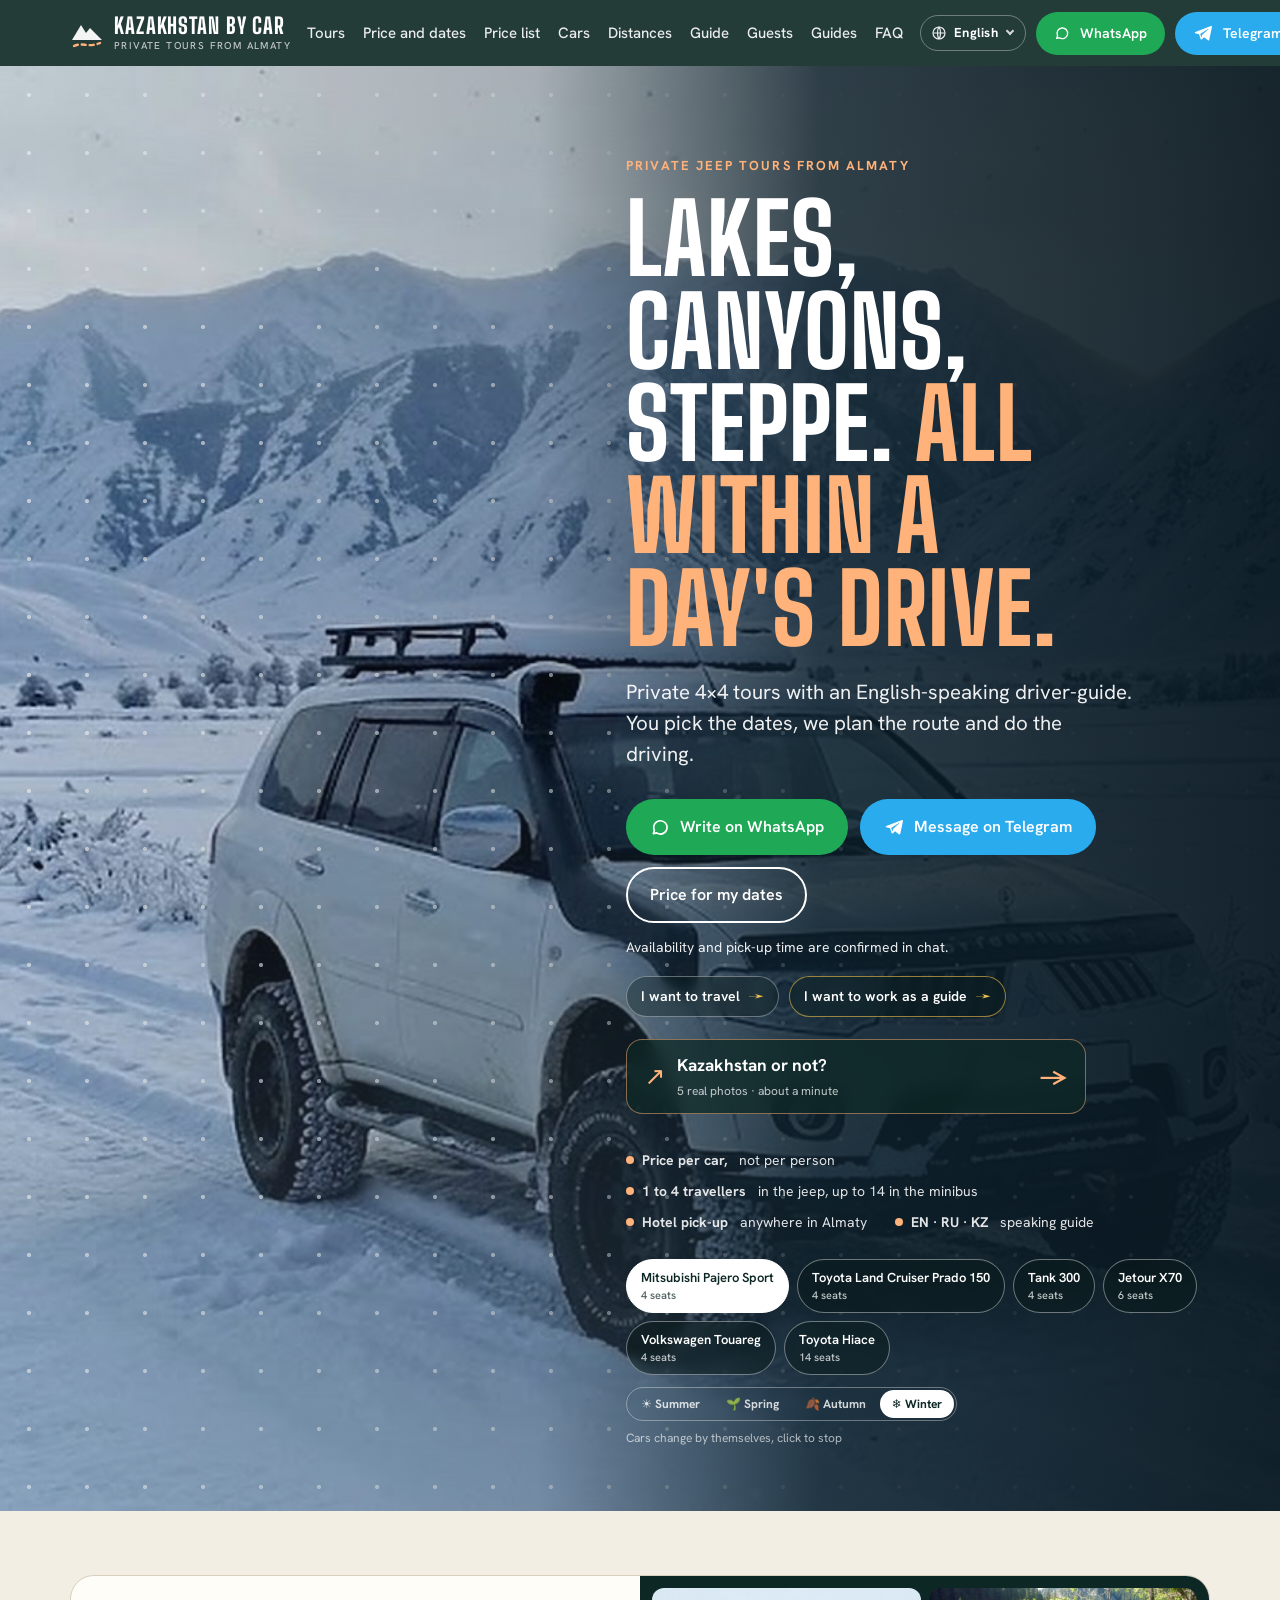
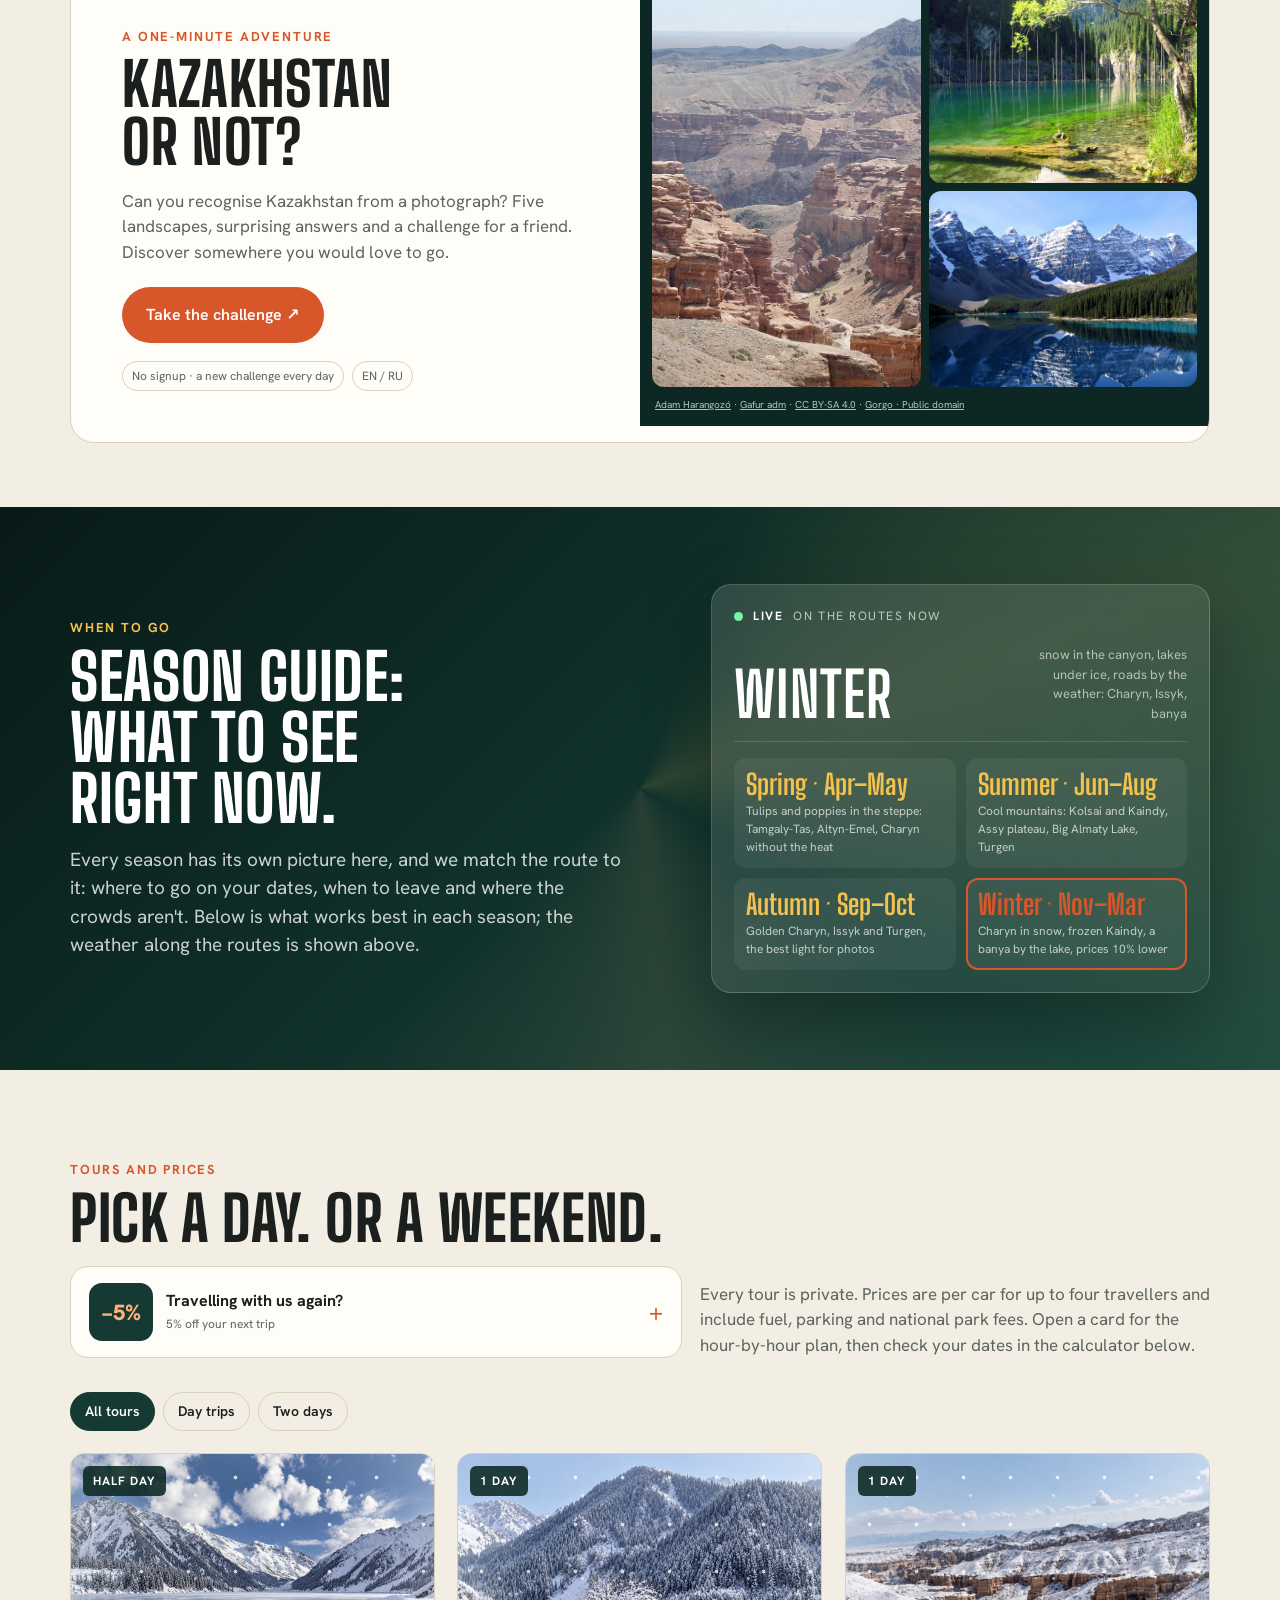
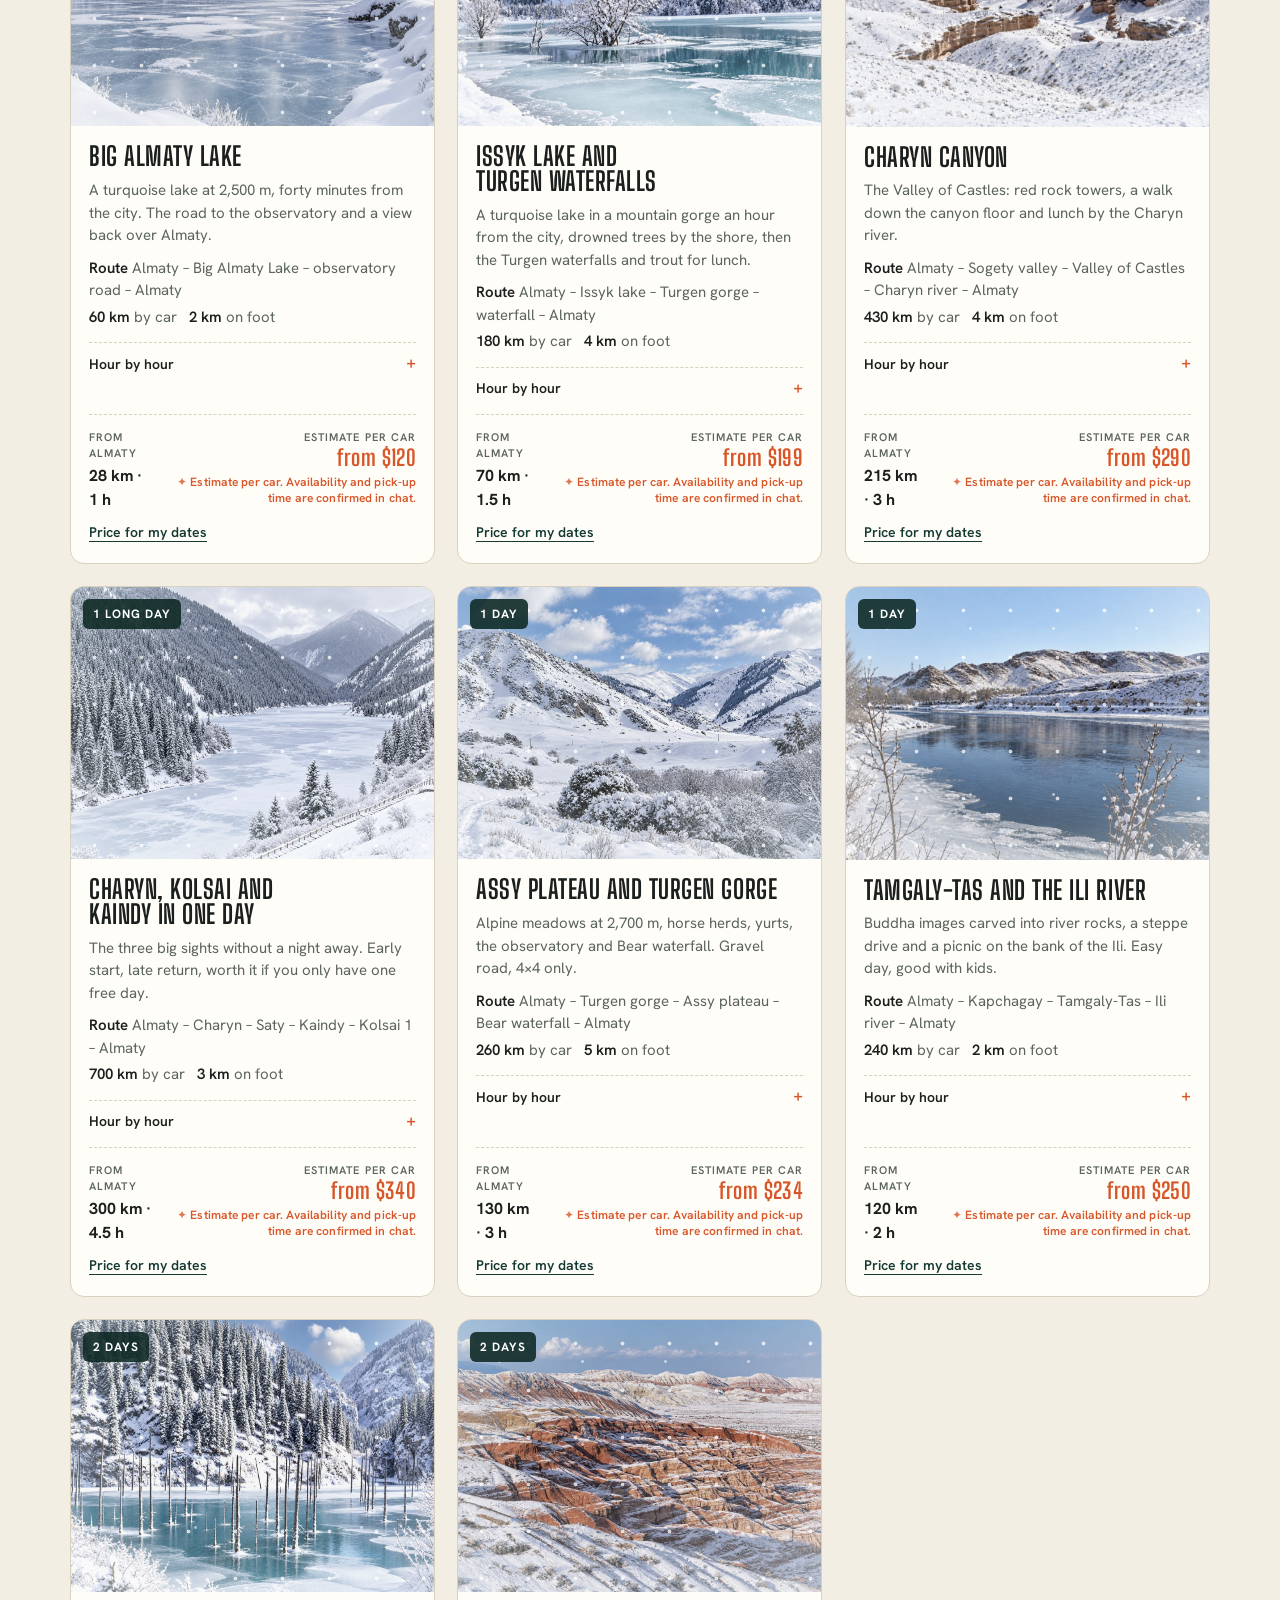
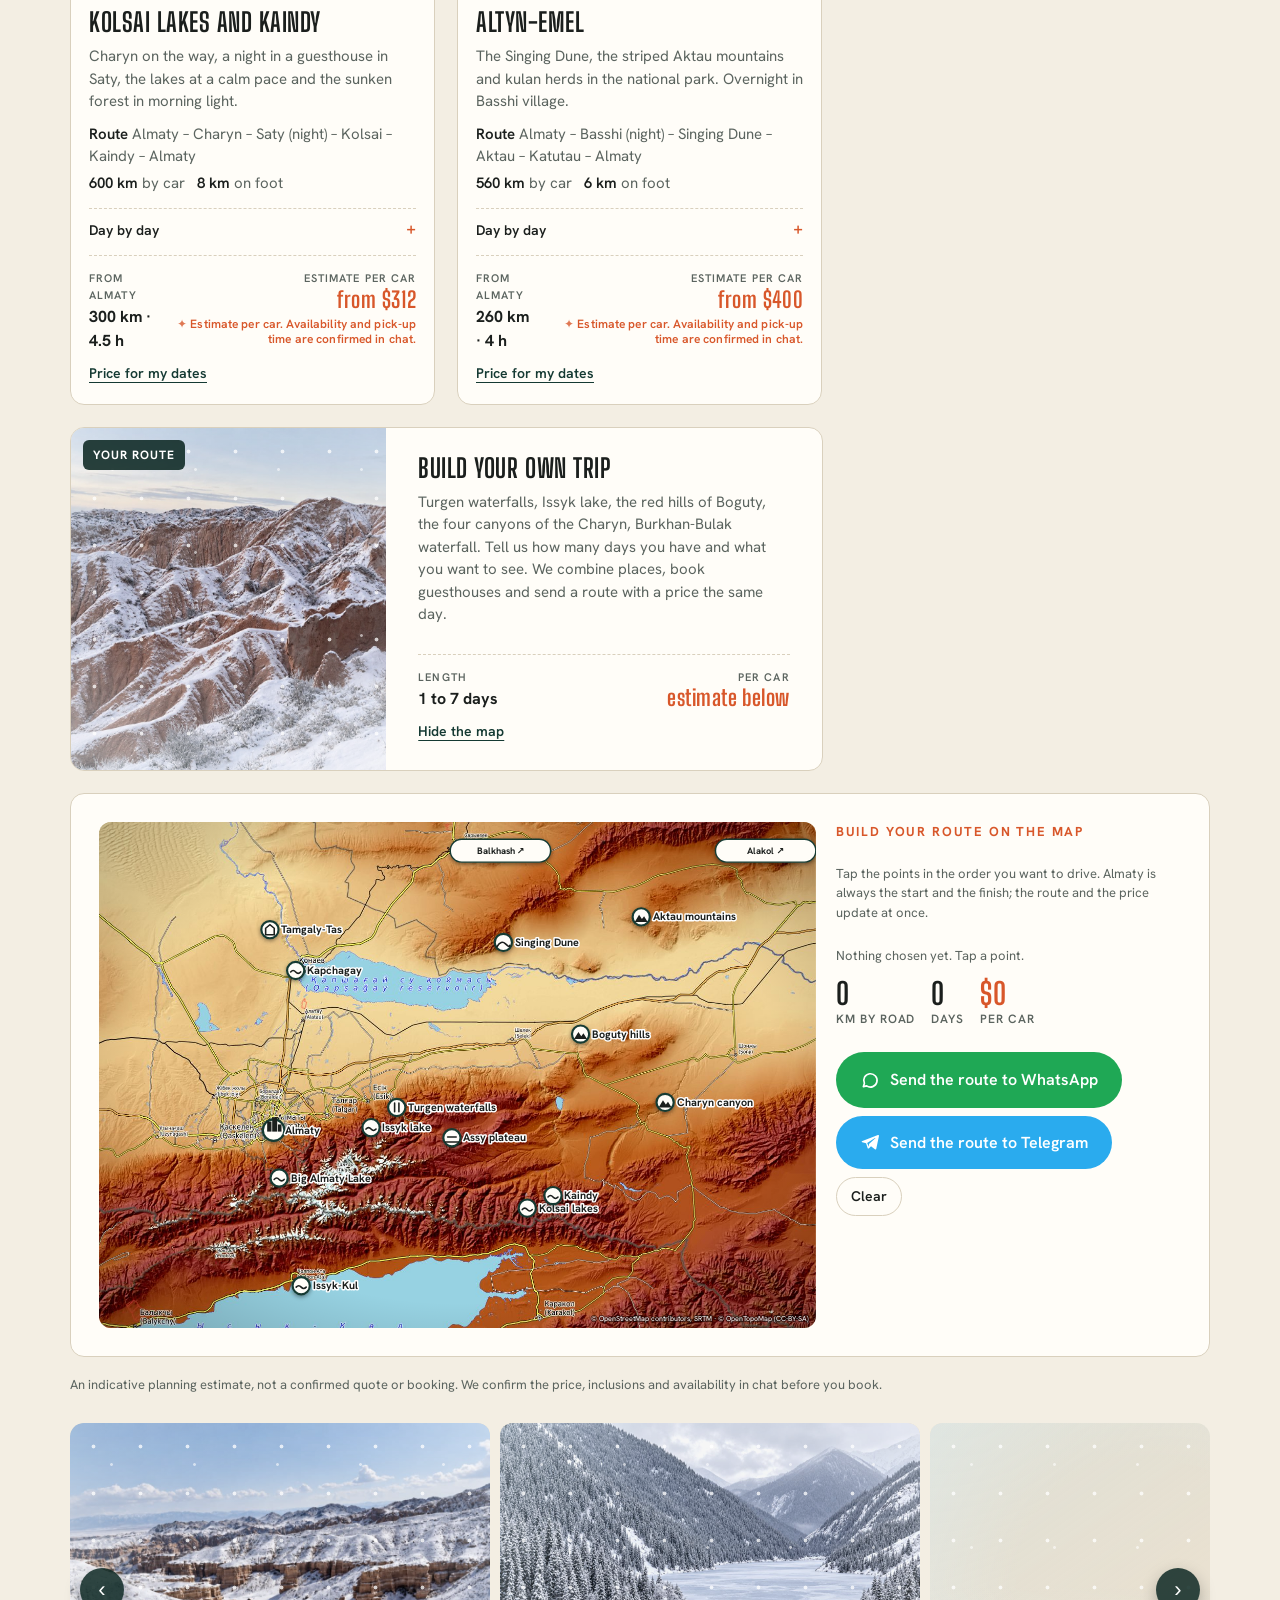
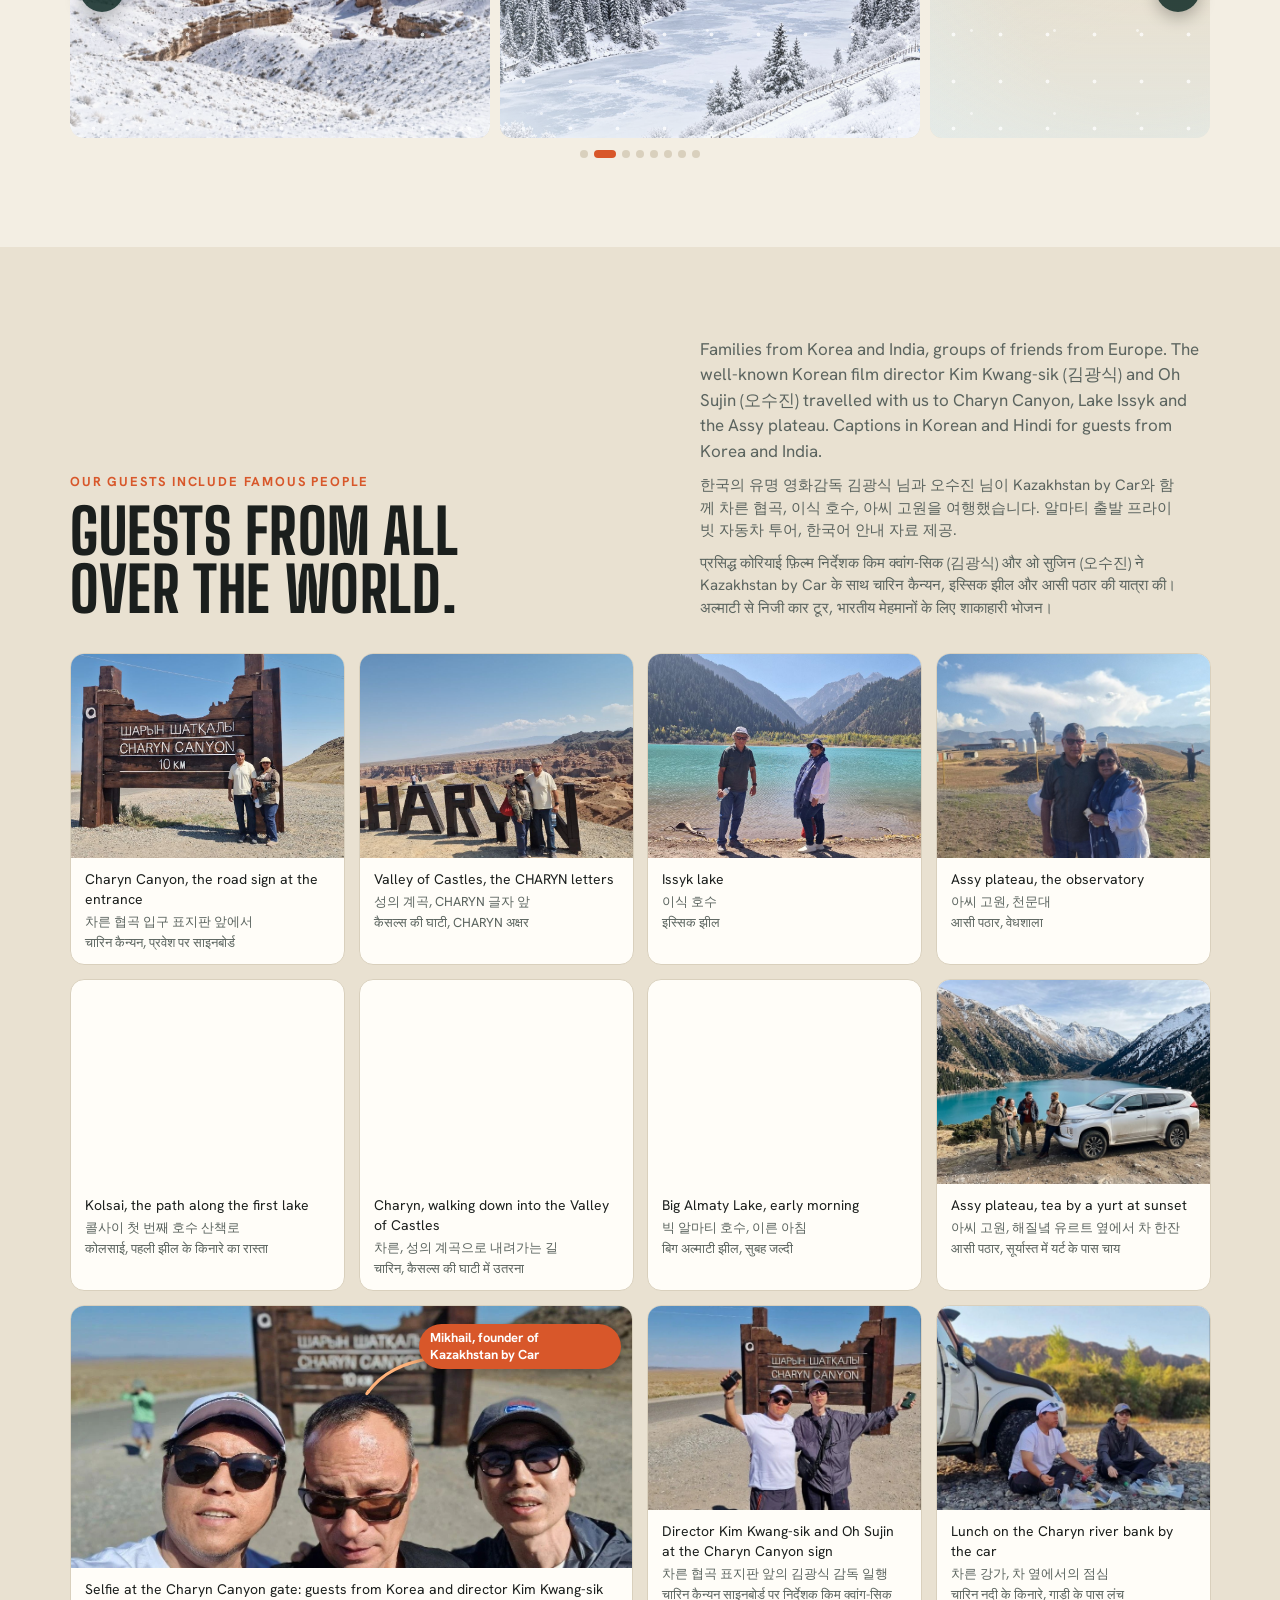
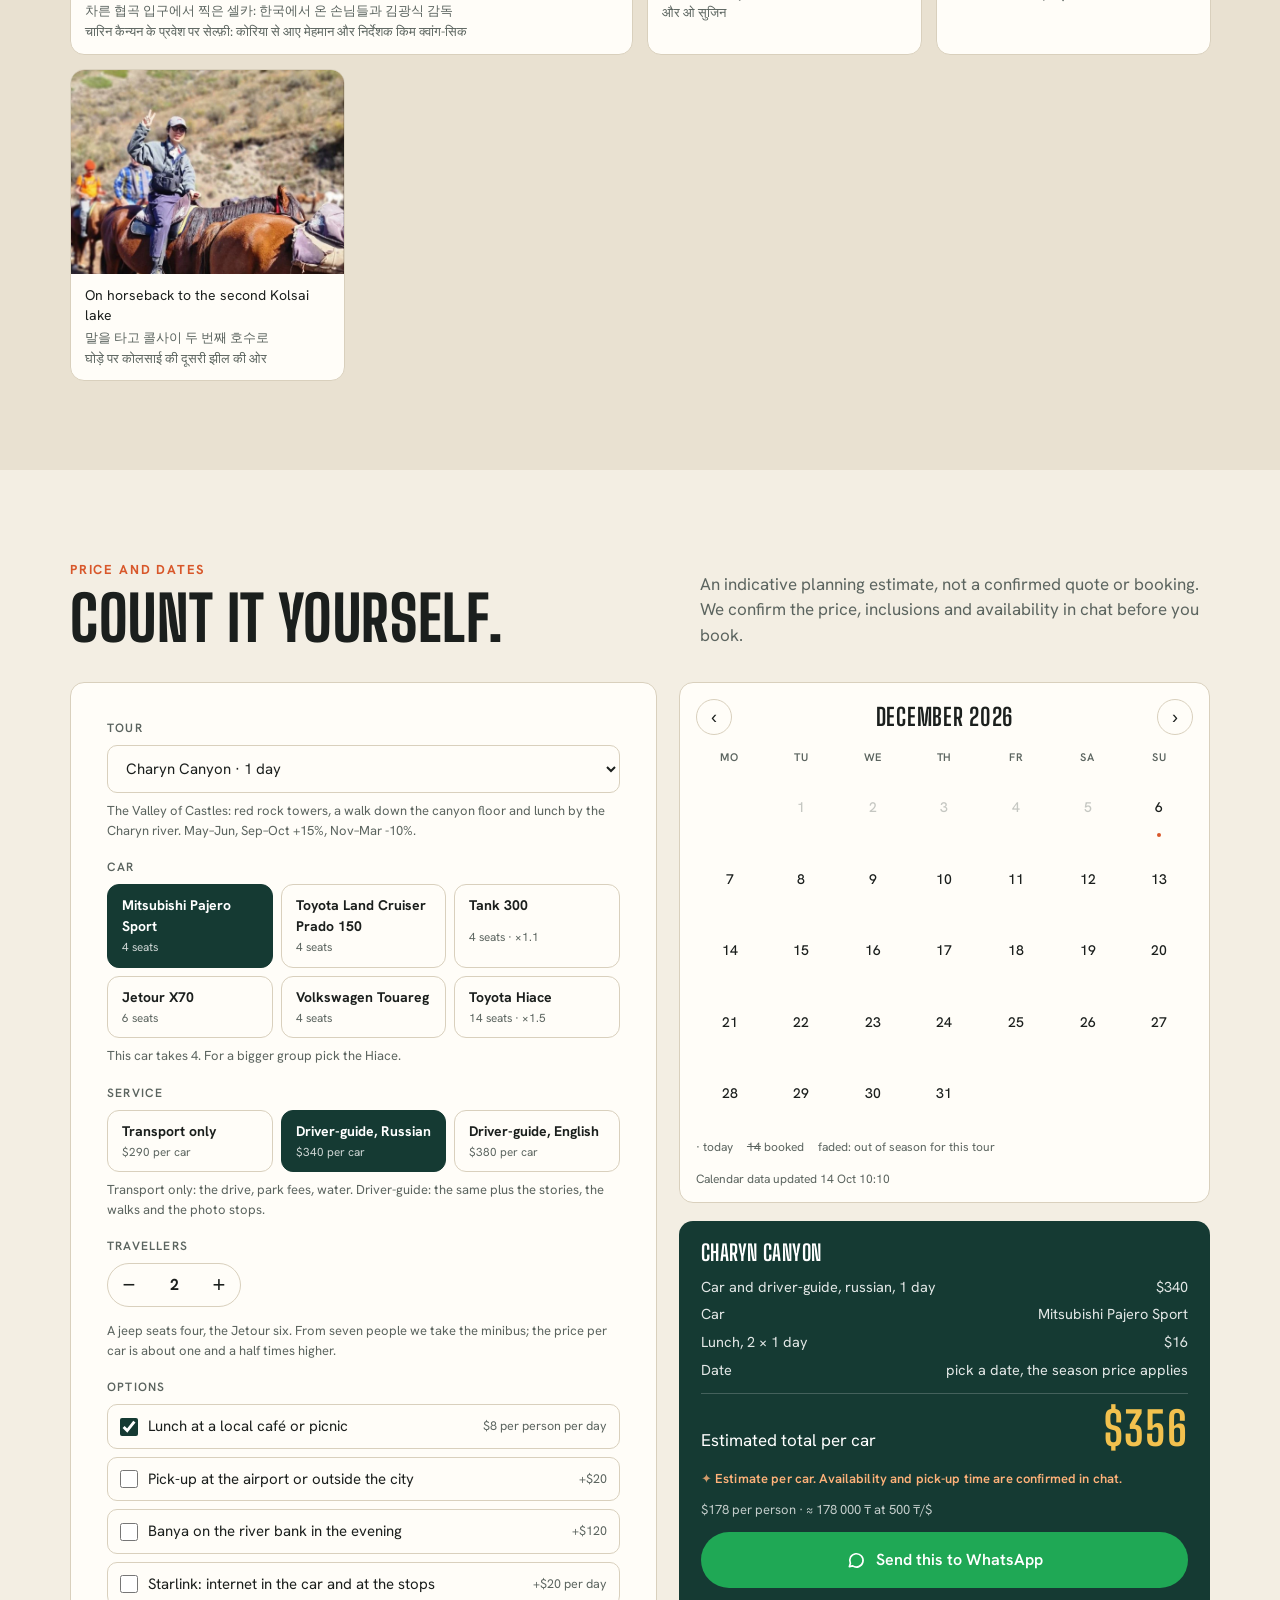
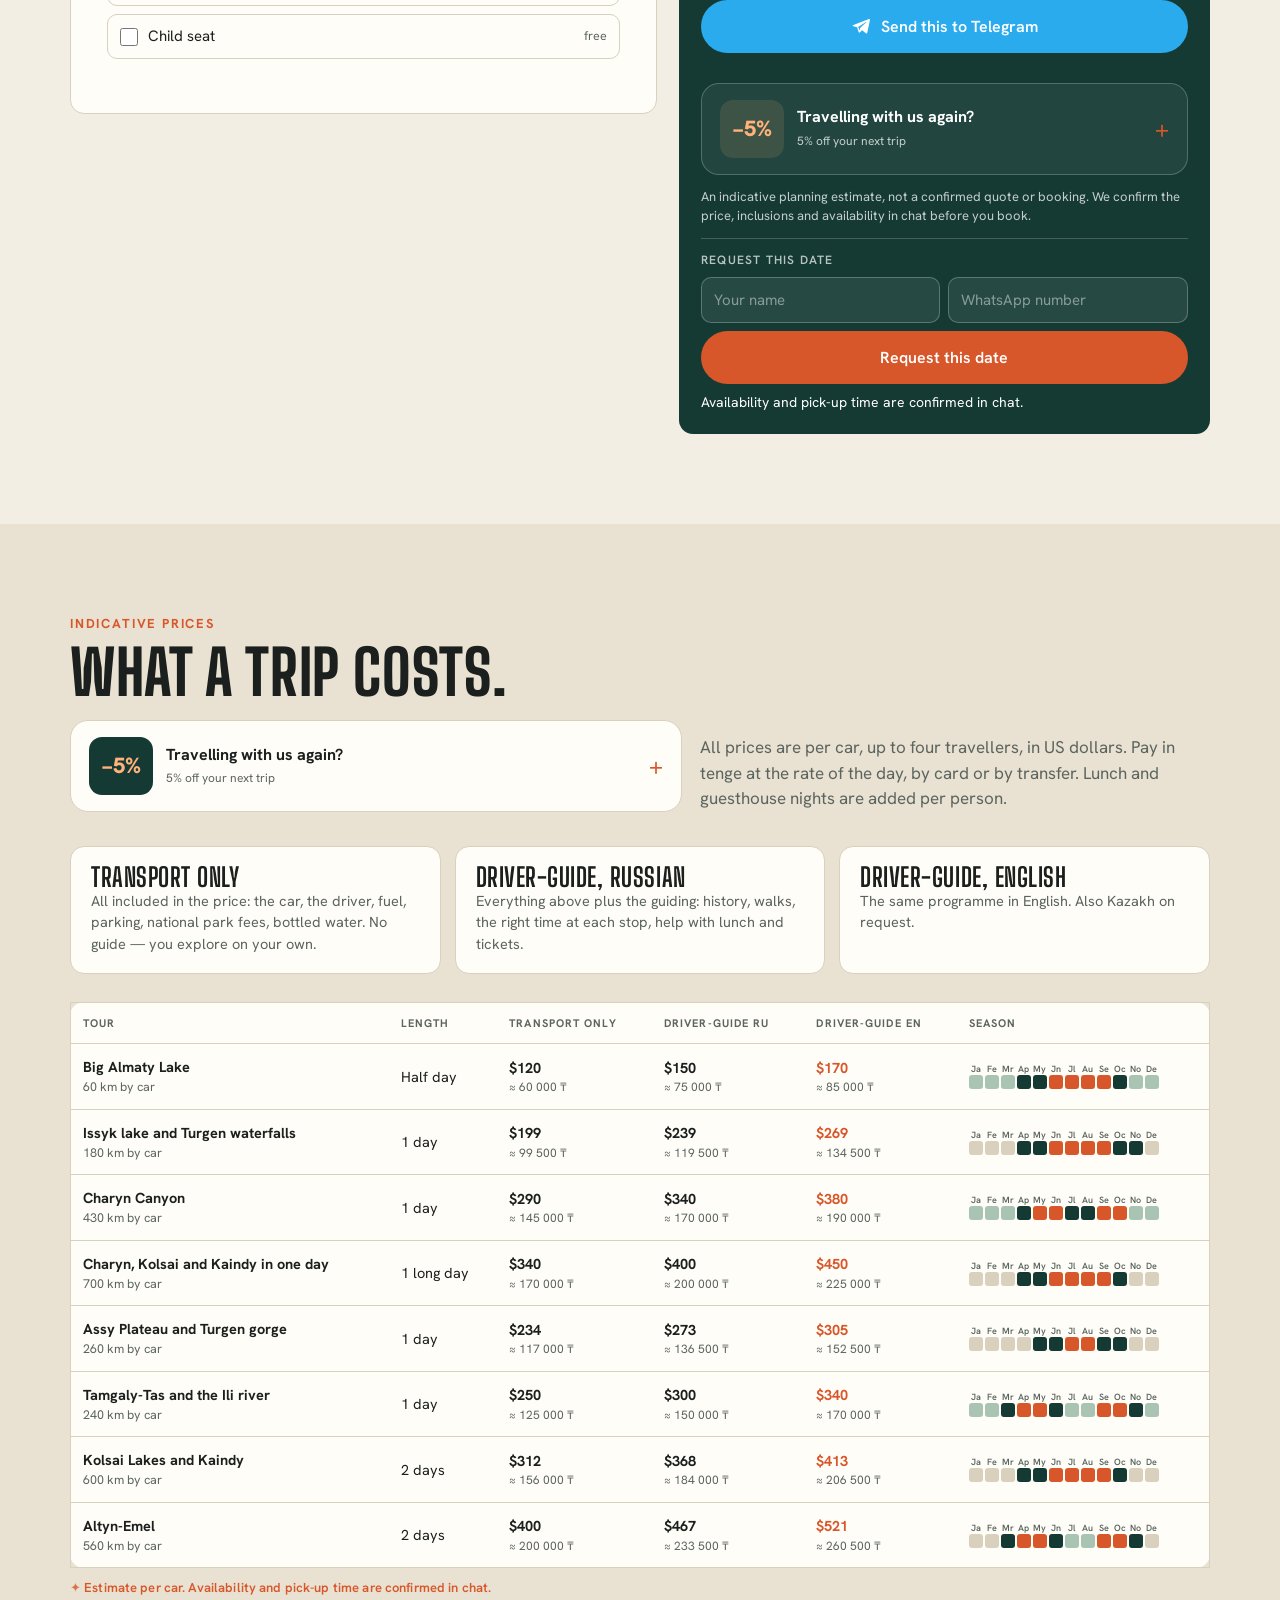
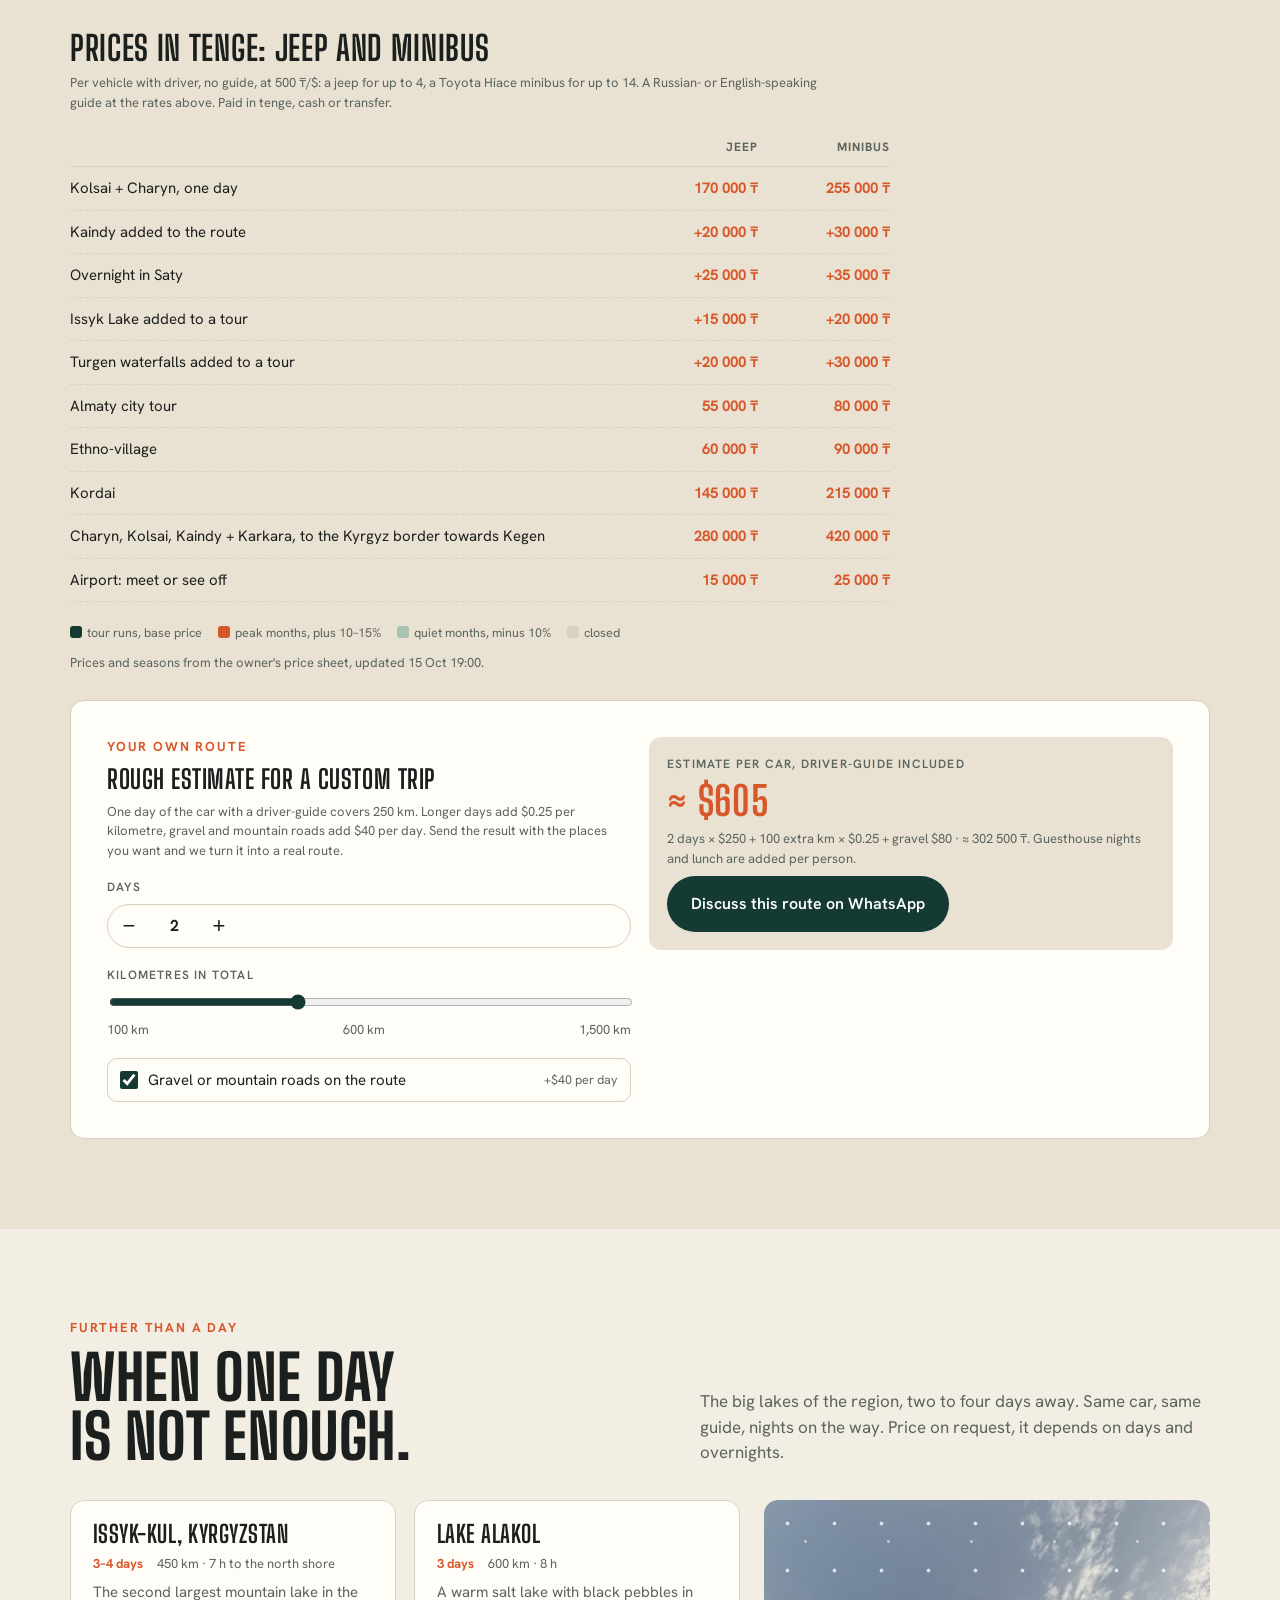
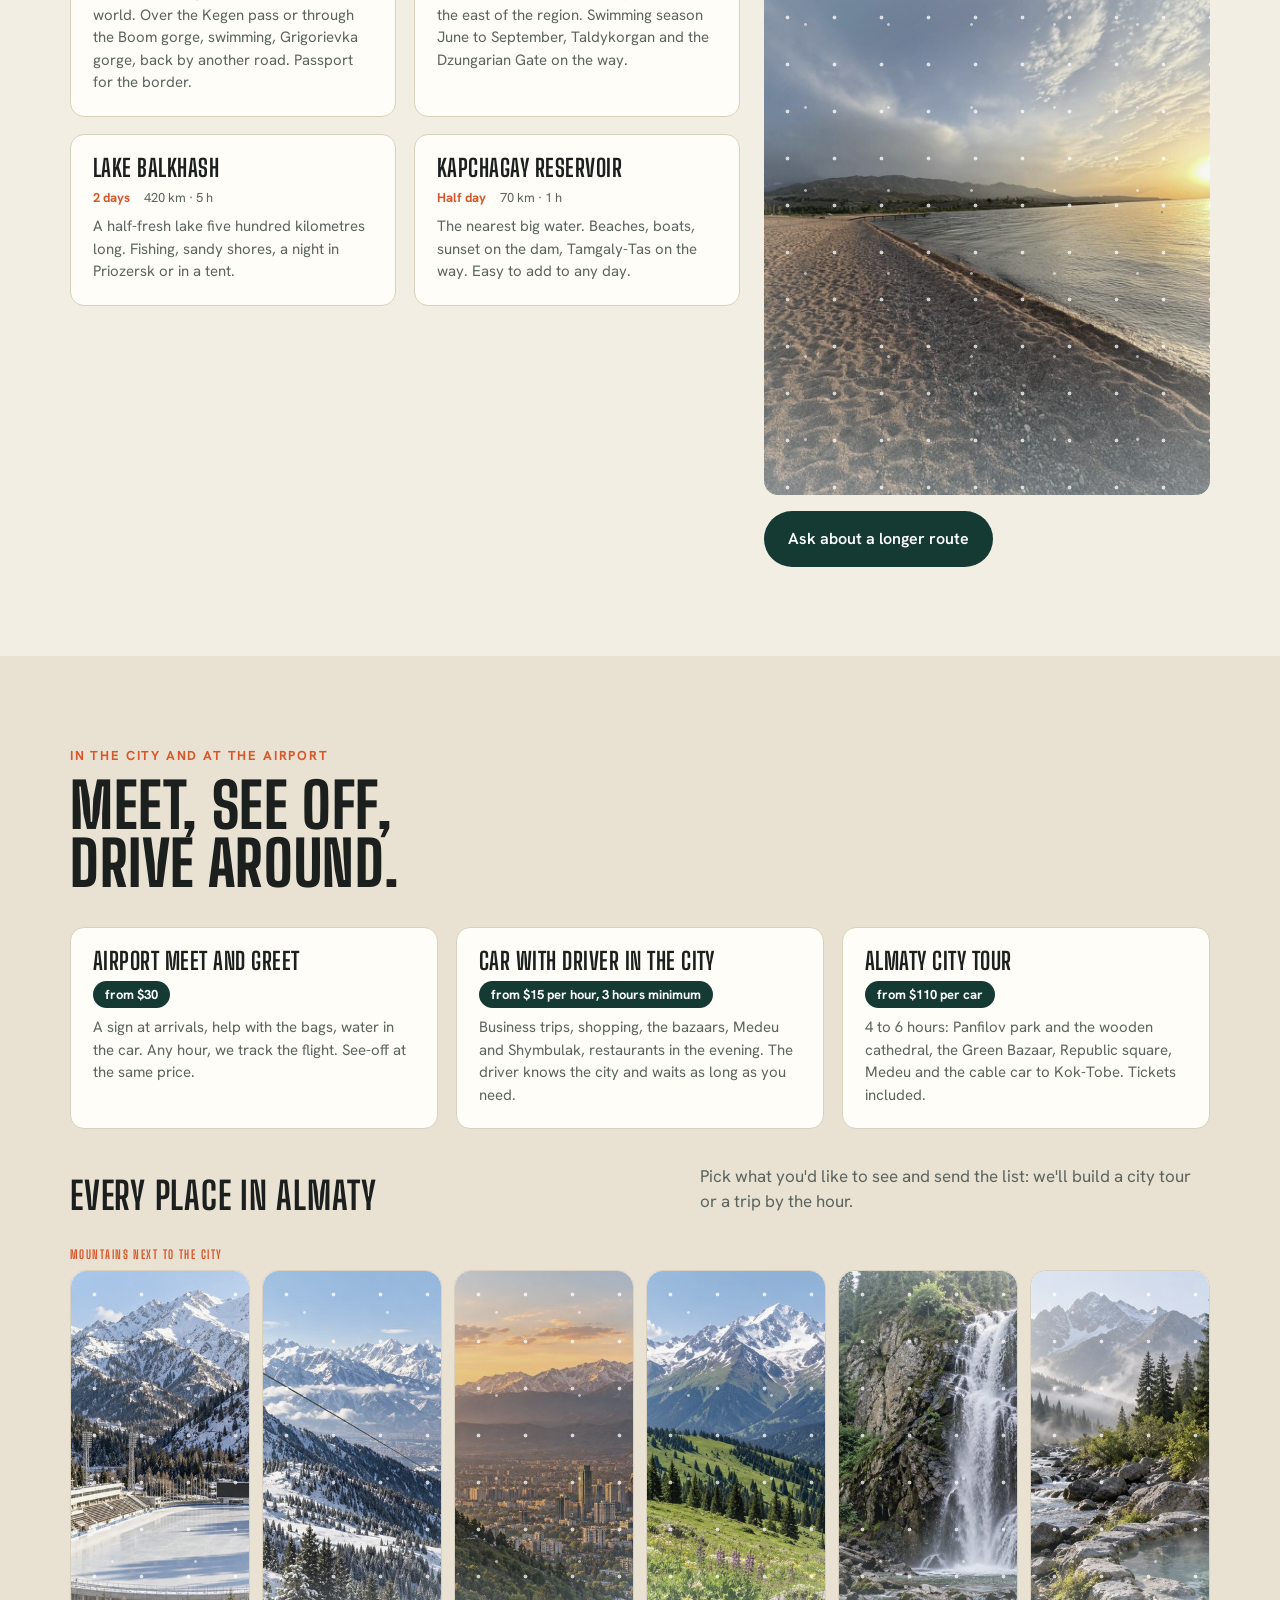
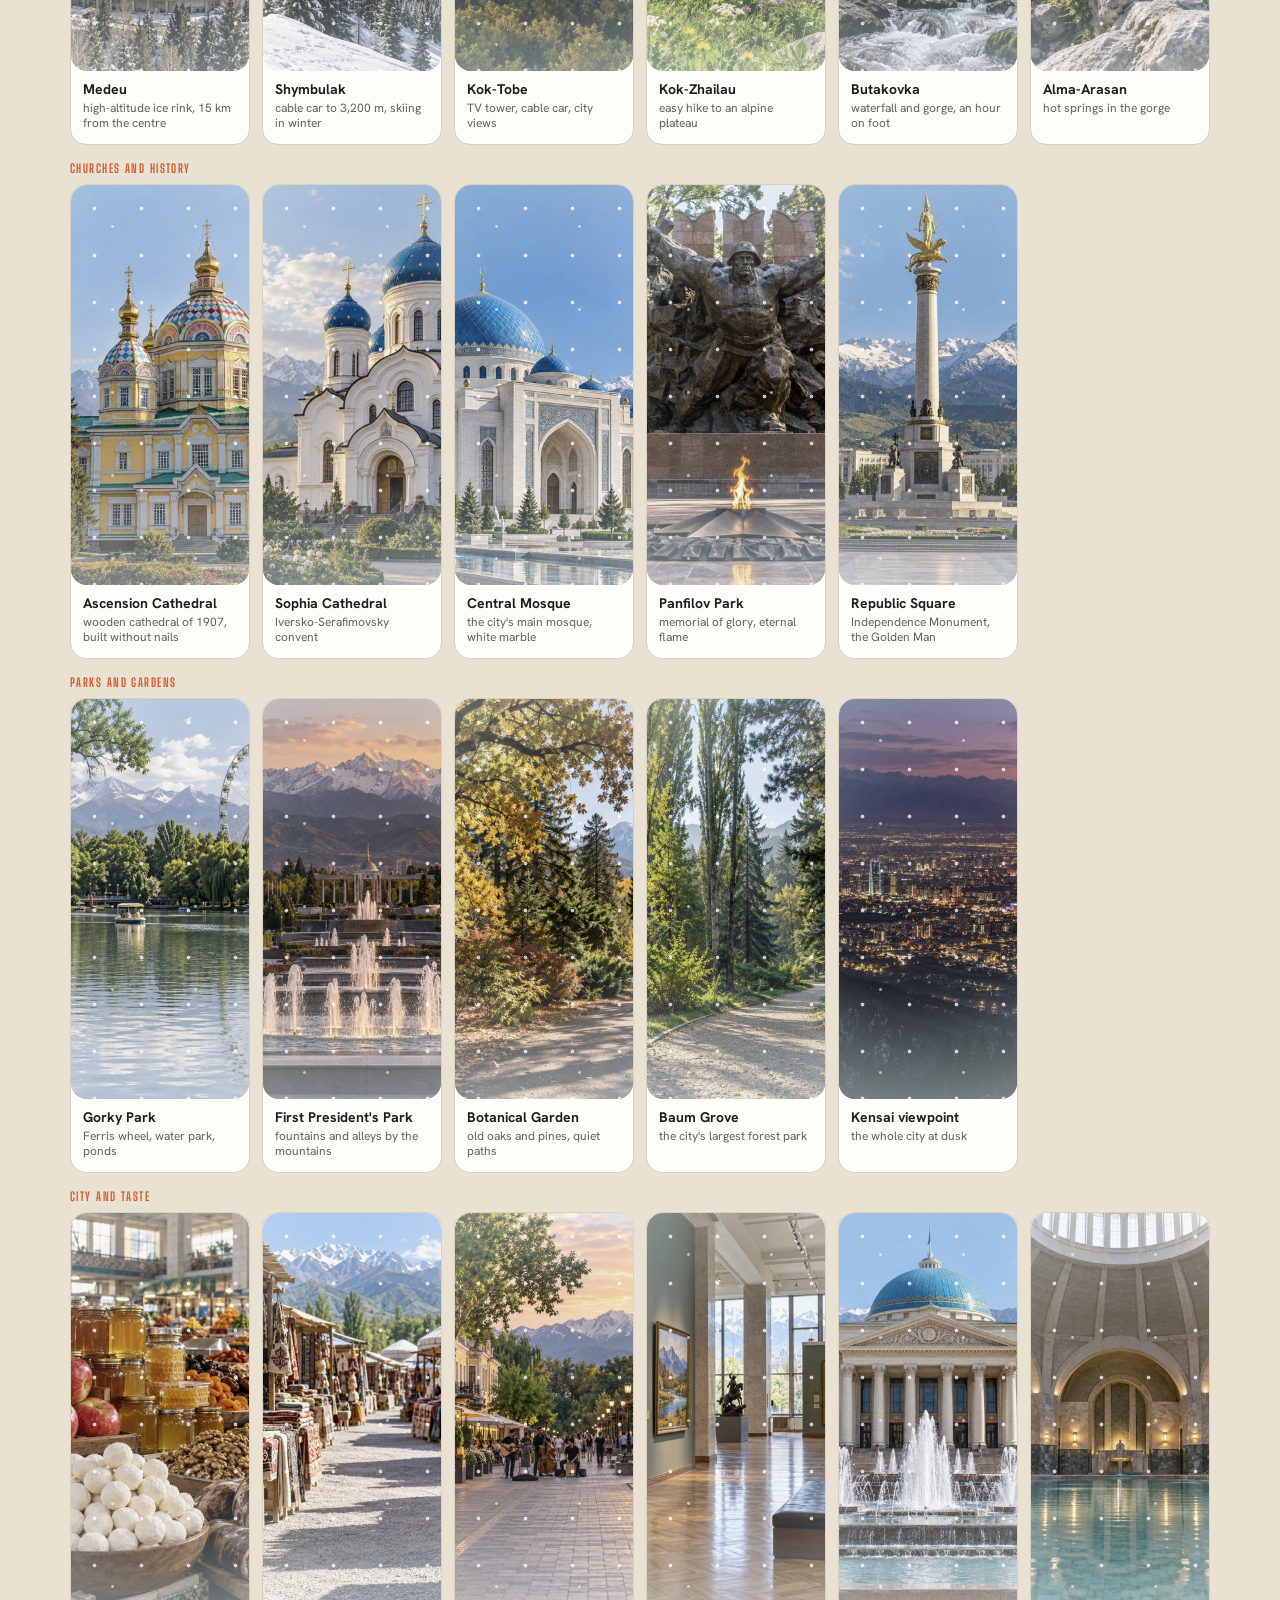
==== commit 9f645cd8: "Apply approved competitor-based proportional base tariffs" ====
--- a/index.html
+++ b/index.html
@@ -1,6 +1,6 @@
 <!doctype html>
-<html lang="ru">
-<head><meta charset="utf-8"><meta name="viewport" content="width=device-width,initial-scale=1,viewport-fit=cover"><base href="/"><title>Kazakhstan by Car — частные джип-туры из Алматы: Чарын, Кольсай, Ассы, Алтын-Эмель</title><meta name="description" content="Частные туры из Алматы на внедорожнике с водителем-гидом: Чарынский каньон, Кольсайские озёра и Каинды, плато Ассы, Алтын-Эмель, озеро Иссык. Цена за машину, калькулятор, бронирование в WhatsApp."><link rel="canonical" href="https://kazakhstanbycar.kz/"><link rel="alternate" hreflang="ru" href="https://kazakhstanbycar.kz/"><link rel="alternate" hreflang="en" href="https://kazakhstanbycar.com/"><link rel="alternate" hreflang="kk" href="https://kazakhstanbycar.kz/kk/"><link rel="alternate" hreflang="ko" href="https://kazakhstanbycar.com/ko/"><link rel="alternate" hreflang="hi" href="https://kazakhstanbycar.com/hi/"><link rel="alternate" hreflang="fr" href="https://kazakhstanbycar.com/fr/"><link rel="alternate" hreflang="es" href="https://kazakhstanbycar.com/es/"><link rel="alternate" hreflang="de" href="https://kazakhstanbycar.com/de/"><link rel="alternate" hreflang="ar" href="https://kazakhstanbycar.com/ar/"><link rel="alternate" hreflang="zh" href="https://kazakhstanbycar.com/zh/"><link rel="alternate" hreflang="x-default" href="https://kazakhstanbycar.com/"><link rel="preload" as="image" href="/img/hero-scene.jpg" fetchpriority="high"><meta property="og:site_name" content="Kazakhstan by Car"><meta property="og:title" content="Kazakhstan by Car — частные джип-туры из Алматы: Чарын, Кольсай, Ассы, Алтын-Эмель"><meta property="og:description" content="Частные туры из Алматы на внедорожнике с водителем-гидом: Чарынский каньон, Кольсайские озёра и Каинды, плато Ассы, Алтын-Эмель, озеро Иссык. Цена за машину, калькулятор, бронирование в WhatsApp."><meta property="og:type" content="website"><meta property="og:url" content="https://kazakhstanbycar.kz/"><meta property="og:image" content="https://kazakhstanbycar.kz/img/hero-scene.jpg"><meta property="og:image:width" content="1920"><meta property="og:image:height" content="1073"><meta property="og:image:alt" content="Kazakhstan by Car 4x4 tours"><meta property="og:locale" content="ru_RU"><meta property="og:locale:alternate" content="en_US"><meta property="og:locale:alternate" content="kk_KZ"><meta property="og:locale:alternate" content="ko_KR"><meta property="og:locale:alternate" content="hi_IN"><meta property="og:locale:alternate" content="fr_FR"><meta property="og:locale:alternate" content="es_ES"><meta property="og:locale:alternate" content="de_DE"><meta property="og:locale:alternate" content="ar_AE"><meta property="og:locale:alternate" content="zh_CN"><meta name="twitter:card" content="summary_large_image"><meta name="keywords" content="туры из Алматы, джип-тур Чарын, Кольсай, Каинды, Алтын-Эмель, Almaty tours, Charyn canyon tour, Kolsai lakes tour, Almaty day trips, private driver Almaty, 카자흐스탄 여행, 알마티 투어, 차른 협곡, 콜사이 호수, 김광식 감독 카자흐스탄, कज़ाखस्तान यात्रा, अल्माटी टूर, excursions Almaty, tours privados Almaty, Almaty Ausflüge"><meta name="robots" content="index,follow,max-image-preview:large"><script async src="https://www.googletagmanager.com/gtag/js?id=G-49S7LDXQ6F"></script><script>window.dataLayer=window.dataLayer||[];function gtag(){dataLayer.push(arguments)}gtag("js",new Date());gtag("config","G-49S7LDXQ6F",{anonymize_ip:true});</script><style>body{margin:0}img{max-width:100%}[hidden]{display:none!important}</style>
+<html lang="en">
+<head><meta charset="utf-8"><meta name="viewport" content="width=device-width,initial-scale=1,viewport-fit=cover"><base href="/"><title>Kazakhstan by Car — private jeep tours from Almaty: Charyn, Kolsai, Assy, Altyn-Emel</title><meta name="description" content="Private 4×4 day trips and 2-day tours from Almaty with an English-speaking driver-guide: Charyn Canyon, Kolsai lakes and Kaindy, Assy plateau, Altyn-Emel, Issyk lake. Price per car, instant calculator, booking on WhatsApp."><link rel="canonical" href="https://kazakhstanbycar.com/"><link rel="alternate" hreflang="ru" href="https://kazakhstanbycar.kz/"><link rel="alternate" hreflang="en" href="https://kazakhstanbycar.com/"><link rel="alternate" hreflang="kk" href="https://kazakhstanbycar.kz/kk/"><link rel="alternate" hreflang="ko" href="https://kazakhstanbycar.com/ko/"><link rel="alternate" hreflang="hi" href="https://kazakhstanbycar.com/hi/"><link rel="alternate" hreflang="fr" href="https://kazakhstanbycar.com/fr/"><link rel="alternate" hreflang="es" href="https://kazakhstanbycar.com/es/"><link rel="alternate" hreflang="de" href="https://kazakhstanbycar.com/de/"><link rel="alternate" hreflang="ar" href="https://kazakhstanbycar.com/ar/"><link rel="alternate" hreflang="zh" href="https://kazakhstanbycar.com/zh/"><link rel="alternate" hreflang="x-default" href="https://kazakhstanbycar.com/"><link rel="preload" as="image" href="/img/hero-scene.jpg" fetchpriority="high"><meta property="og:site_name" content="Kazakhstan by Car"><meta property="og:title" content="Kazakhstan by Car — private jeep tours from Almaty: Charyn, Kolsai, Assy, Altyn-Emel"><meta property="og:description" content="Private 4×4 day trips and 2-day tours from Almaty with an English-speaking driver-guide: Charyn Canyon, Kolsai lakes and Kaindy, Assy plateau, Altyn-Emel, Issyk lake. Price per car, instant calculator, booking on WhatsApp."><meta property="og:type" content="website"><meta property="og:url" content="https://kazakhstanbycar.com/"><meta property="og:image" content="https://kazakhstanbycar.com/img/hero-scene.jpg"><meta property="og:image:width" content="1920"><meta property="og:image:height" content="1073"><meta property="og:image:alt" content="Kazakhstan by Car 4x4 tours"><meta property="og:locale" content="en_US"><meta property="og:locale:alternate" content="ru_RU"><meta property="og:locale:alternate" content="kk_KZ"><meta property="og:locale:alternate" content="ko_KR"><meta property="og:locale:alternate" content="hi_IN"><meta property="og:locale:alternate" content="fr_FR"><meta property="og:locale:alternate" content="es_ES"><meta property="og:locale:alternate" content="de_DE"><meta property="og:locale:alternate" content="ar_AE"><meta property="og:locale:alternate" content="zh_CN"><meta name="twitter:card" content="summary_large_image"><meta name="keywords" content="туры из Алматы, джип-тур Чарын, Кольсай, Каинды, Алтын-Эмель, Almaty tours, Charyn canyon tour, Kolsai lakes tour, Almaty day trips, private driver Almaty, 카자흐스탄 여행, 알마티 투어, 차른 협곡, 콜사이 호수, 김광식 감독 카자흐스탄, कज़ाखस्तान यात्रा, अल्माटी टूर, excursions Almaty, tours privados Almaty, Almaty Ausflüge"><meta name="robots" content="index,follow,max-image-preview:large"><script async src="https://www.googletagmanager.com/gtag/js?id=G-49S7LDXQ6F"></script><script>window.dataLayer=window.dataLayer||[];function gtag(){dataLayer.push(arguments)}gtag("js",new Date());gtag("config","G-49S7LDXQ6F",{anonymize_ip:true});</script><style>body{margin:0}img{max-width:100%}[hidden]{display:none!important}</style>
 <link rel="preconnect" href="https://fonts.googleapis.com">
 <link rel="preconnect" href="https://fonts.gstatic.com" crossorigin>
 <link rel="stylesheet" href="https://fonts.googleapis.com/css2?family=Big+Shoulders+Display:wght@700;800&family=Hanken+Grotesk:wght@400;500;600;700&family=Noto+Sans+KR:wght@400;500;700;900&family=Noto+Sans+Arabic:wght@400;500;700;800&family=Noto+Sans+SC:wght@400;500;700;900&family=Noto+Sans+Devanagari:wght@400;500;700;900&display=swap">
@@ -512,7 +512,7 @@
 .hero-season-fx{position:absolute;inset:0;z-index:-1;pointer-events:none;opacity:.7;background-repeat:repeat}.hero-season-fx{background-image:radial-gradient(circle,rgba(255,255,255,.92) 0 1.6px,transparent 2.5px);background-size:58px 58px;animation:winterFall 10s linear infinite}html:not([data-season="winter"]) .hero-season-fx{opacity:0}html[data-season="autumn"] .hero-season-fx{opacity:.45;background-image:radial-gradient(ellipse,rgba(238,135,50,.9) 0 2px,transparent 3px);background-size:84px 94px;animation:autumnDrift 12s linear infinite}html[data-season="spring"] .hero-season-fx{opacity:.35;background-image:radial-gradient(ellipse,rgba(255,214,227,.9) 0 1.5px,transparent 2.4px);background-size:75px 91px;animation:springDrift 14s linear infinite}
 @keyframes winterFall{to{background-position:47px 141px,83px 249px}}@keyframes autumnDrift{to{background-position:72px 172px,-103px 236px}}@keyframes springDrift{to{background-position:61px 154px,-89px 206px}}@keyframes summerGlow{to{opacity:.45;transform:scale(1.03)}}
 @media(prefers-reduced-motion:reduce){.season-story::before,.season-live-dot,.season-media-wrap::after,.hero-season-fx{animation:none}.season-media-wrap>img{transition:none}}
-</style><script type="application/ld+json">{"@context":"https://schema.org","@type":"TravelAgency","name":"Kazakhstan by Car","url":"https://kazakhstanbycar.kz/","telephone":"+77070009009","image":"https://kazakhstanbycar.kz/img/hero-scene.jpg","priceRange":"$$","address":{"@type":"PostalAddress","addressLocality":"Almaty","addressCountry":"KZ"},"areaServed":["Almaty","Almaty Region","Kazakhstan"],"sameAs":["https://instagram.com/mchechin81","https://instagram.com/mobibantour"],"availableLanguage":["ru","en","kk","ko","hi","fr","es","de","ar","zh"]}</script><script type="application/ld+json">{"@context":"https://schema.org","@type":"ItemList","name":"Один день. Или выходные.","itemListElement":[{"@type":"ListItem","position":1,"url":"https://kazakhstanbycar.kz/#tours","item":{"@type":"TouristTrip","name":"Большое Алматинское озеро","description":"Бирюзовое озеро на высоте 2 500 м в сорока минутах от города. Дорога к обсерватории и вид назад на Алматы.","url":"https://kazakhstanbycar.kz/#tours","touristType":"private tour","itinerary":{"@type":"ItemList","itemListElement":[{"@type":"ListItem","position":1,"name":"Алматы"},{"@type":"ListItem","position":2,"name":"БАО"},{"@type":"ListItem","position":3,"name":"дорога к обсерватории"},{"@type":"ListItem","position":4,"name":"Алматы"}]}}},{"@type":"ListItem","position":2,"url":"https://kazakhstanbycar.kz/#tours","item":{"@type":"TouristTrip","name":"Озеро Иссык и Тургеньские водопады","description":"Бирюзовое озеро в горном ущелье в часе от города, затопленные деревья у берега, затем водопады Тургеня и форель на обед.","url":"https://kazakhstanbycar.kz/#tours","touristType":"private tour","itinerary":{"@type":"ItemList","itemListElement":[{"@type":"ListItem","position":1,"name":"Алматы"},{"@type":"ListItem","position":2,"name":"озеро Иссык"},{"@type":"ListItem","position":3,"name":"Тургеньское ущелье"},{"@type":"ListItem","position":4,"name":"водопад"},{"@type":"ListItem","position":5,"name":"Алматы"}]}}},{"@type":"ListItem","position":3,"url":"https://kazakhstanbycar.kz/#tours","item":{"@type":"TouristTrip","name":"Чарынский каньон","description":"Долина Замков: красные башни, спуск по дну каньона и обед у реки Чарын.","url":"https://kazakhstanbycar.kz/#tours","touristType":"private tour","itinerary":{"@type":"ItemList","itemListElement":[{"@type":"ListItem","position":1,"name":"Алматы"},{"@type":"ListItem","position":2,"name":"Сюгатинская долина"},{"@type":"ListItem","position":3,"name":"Долина Замков"},{"@type":"ListItem","position":4,"name":"река Чарын"},{"@type":"ListItem","position":5,"name":"Алматы"}]}}},{"@type":"ListItem","position":4,"url":"https://kazakhstanbycar.kz/#tours","item":{"@type":"TouristTrip","name":"Чарын, Кольсай и Каинды за день","description":"Три главных места без ночёвки. Ранний выезд, поздний возврат. Стоит того, если свободен только один день.","url":"https://kazakhstanbycar.kz/#tours","touristType":"private tour","itinerary":{"@type":"ItemList","itemListElement":[{"@type":"ListItem","position":1,"name":"Алматы"},{"@type":"ListItem","position":2,"name":"Чарын"},{"@type":"ListItem","position":3,"name":"Саты"},{"@type":"ListItem","position":4,"name":"Каинды"},{"@type":"ListItem","position":5,"name":"Кольсай 1"},{"@type":"ListItem","position":6,"name":"Алматы"}]}}},{"@type":"ListItem","position":5,"url":"https://kazakhstanbycar.kz/#tours","item":{"@type":"TouristTrip","name":"Плато Ассы и Тургеньское ущелье","description":"Альпийские луга на 2 700 м, табуны, юрты, обсерватория и Медвежий водопад. Грунтовка, только внедорожник.","url":"https://kazakhstanbycar.kz/#tours","touristType":"private tour","itinerary":{"@type":"ItemList","itemListElement":[{"@type":"ListItem","position":1,"name":"Алматы"},{"@type":"ListItem","position":2,"name":"Тургень"},{"@type":"ListItem","position":3,"name":"плато Ассы"},{"@type":"ListItem","position":4,"name":"Медвежий водопад"},{"@type":"ListItem","position":5,"name":"Алматы"}]}}},{"@type":"ListItem","position":6,"url":"https://kazakhstanbycar.kz/#tours","item":{"@type":"TouristTrip","name":"Тамгалы-Тас и река Или","description":"Буддийские изображения на прибрежных скалах, дорога через степь и пикник на берегу Или. Лёгкий день, подходит с детьми.","url":"https://kazakhstanbycar.kz/#tours","touristType":"private tour","itinerary":{"@type":"ItemList","itemListElement":[{"@type":"ListItem","position":1,"name":"Алматы"},{"@type":"ListItem","position":2,"name":"Капчагай"},{"@type":"ListItem","position":3,"name":"Тамгалы-Тас"},{"@type":"ListItem","position":4,"name":"берег Или"},{"@type":"ListItem","position":5,"name":"Алматы"}]}}},{"@type":"ListItem","position":7,"url":"https://kazakhstanbycar.kz/#tours","item":{"@type":"TouristTrip","name":"Кольсайские озёра и Каинды","description":"Чарын по пути, ночь в гостевом доме в Саты, озёра в спокойном темпе и затопленный лес в утреннем свете.","url":"https://kazakhstanbycar.kz/#tours","touristType":"private tour","itinerary":{"@type":"ItemList","itemListElement":[{"@type":"ListItem","position":1,"name":"Алматы"},{"@type":"ListItem","position":2,"name":"Чарын"},{"@type":"ListItem","position":3,"name":"Саты (ночь)"},{"@type":"ListItem","position":4,"name":"Кольсай"},{"@type":"ListItem","position":5,"name":"Каинды"},{"@type":"ListItem","position":6,"name":"Алматы"}]}}},{"@type":"ListItem","position":8,"url":"https://kazakhstanbycar.kz/#tours","item":{"@type":"TouristTrip","name":"Алтын-Эмель","description":"Поющий бархан, полосатые горы Актау и табуны куланов в национальном парке. Ночь в посёлке Басши.","url":"https://kazakhstanbycar.kz/#tours","touristType":"private tour","itinerary":{"@type":"ItemList","itemListElement":[{"@type":"ListItem","position":1,"name":"Алматы"},{"@type":"ListItem","position":2,"name":"Басши (ночь)"},{"@type":"ListItem","position":3,"name":"Поющий бархан"},{"@type":"ListItem","position":4,"name":"Актау"},{"@type":"ListItem","position":5,"name":"Катутау"},{"@type":"ListItem","position":6,"name":"Алматы"}]}}}]}</script><script type="application/ld+json">{"@context":"https://schema.org","@type":"FAQPage","mainEntity":[{"@type":"Question","name":"Цена за человека или за машину?","acceptedAnswer":{"@type":"Answer","text":"За машину, до четырёх человек. Пара и четверо платят за машину одинаково, обед и ночёвки считаются на человека."}},{"@type":"Question","name":"Вы делаете групповые туры?","acceptedAnswer":{"@type":"Answer","text":"Нет. Каждый выезд частный: ваши даты, ваш темп, ваши остановки. От пяти человек ставим микроавтобус."}},{"@type":"Question","name":"Как платить?","acceptedAnswer":{"@type":"Answer","text":"В день поездки наличными (тенге, доллары, евро), картой или переводом. Для двухдневных туров нужна предоплата 20%, чтобы держать гостевой дом."}},{"@type":"Question","name":"Что взять с собой?","acceptedAnswer":{"@type":"Answer","text":"Слои одежды (у озёр на 10 градусов холоднее, чем в городе), защиту от солнца, удобную обувь и паспорт для постов нацпарков."}},{"@type":"Question","name":"Можно менять план по дороге?","acceptedAnswer":{"@type":"Answer","text":"Да. Задержаться на смотровой, пропустить остановку, добавить новую. Жёстко только время закрытия парков."}},{"@type":"Question","name":"Встречаете в аэропорту и возите по городу?","acceptedAnswer":{"@type":"Answer","text":"Да. Трансфер в любое время, машина с водителем почасово, обзорная по Алматы. Полдня на БАО укладывается в длинную пересадку."}}]}</script>
+</style><script type="application/ld+json">{"@context":"https://schema.org","@type":"TravelAgency","name":"Kazakhstan by Car","url":"https://kazakhstanbycar.com/","telephone":"+77070009009","image":"https://kazakhstanbycar.com/img/hero-scene.jpg","priceRange":"$$","address":{"@type":"PostalAddress","addressLocality":"Almaty","addressCountry":"KZ"},"areaServed":["Almaty","Almaty Region","Kazakhstan"],"sameAs":["https://instagram.com/mchechin81","https://instagram.com/mobibantour"],"availableLanguage":["ru","en","kk","ko","hi","fr","es","de","ar","zh"]}</script><script type="application/ld+json">{"@context":"https://schema.org","@type":"ItemList","name":"Pick a day. Or a weekend.","itemListElement":[{"@type":"ListItem","position":1,"url":"https://kazakhstanbycar.com/#tours","item":{"@type":"TouristTrip","name":"Big Almaty Lake","description":"A turquoise lake at 2,500 m, forty minutes from the city. The road to the observatory and a view back over Almaty.","url":"https://kazakhstanbycar.com/#tours","touristType":"private tour","itinerary":{"@type":"ItemList","itemListElement":[{"@type":"ListItem","position":1,"name":"Almaty"},{"@type":"ListItem","position":2,"name":"Big Almaty Lake"},{"@type":"ListItem","position":3,"name":"observatory road"},{"@type":"ListItem","position":4,"name":"Almaty"}]}}},{"@type":"ListItem","position":2,"url":"https://kazakhstanbycar.com/#tours","item":{"@type":"TouristTrip","name":"Issyk lake and Turgen waterfalls","description":"A turquoise lake in a mountain gorge an hour from the city, drowned trees by the shore, then the Turgen waterfalls and trout for lunch.","url":"https://kazakhstanbycar.com/#tours","touristType":"private tour","itinerary":{"@type":"ItemList","itemListElement":[{"@type":"ListItem","position":1,"name":"Almaty"},{"@type":"ListItem","position":2,"name":"Issyk lake"},{"@type":"ListItem","position":3,"name":"Turgen gorge"},{"@type":"ListItem","position":4,"name":"waterfall"},{"@type":"ListItem","position":5,"name":"Almaty"}]}}},{"@type":"ListItem","position":3,"url":"https://kazakhstanbycar.com/#tours","item":{"@type":"TouristTrip","name":"Charyn Canyon","description":"The Valley of Castles: red rock towers, a walk down the canyon floor and lunch by the Charyn river.","url":"https://kazakhstanbycar.com/#tours","touristType":"private tour","itinerary":{"@type":"ItemList","itemListElement":[{"@type":"ListItem","position":1,"name":"Almaty"},{"@type":"ListItem","position":2,"name":"Sogety valley"},{"@type":"ListItem","position":3,"name":"Valley of Castles"},{"@type":"ListItem","position":4,"name":"Charyn river"},{"@type":"ListItem","position":5,"name":"Almaty"}]}}},{"@type":"ListItem","position":4,"url":"https://kazakhstanbycar.com/#tours","item":{"@type":"TouristTrip","name":"Charyn, Kolsai and Kaindy in one day","description":"The three big sights without a night away. Early start, late return, worth it if you only have one free day.","url":"https://kazakhstanbycar.com/#tours","touristType":"private tour","itinerary":{"@type":"ItemList","itemListElement":[{"@type":"ListItem","position":1,"name":"Almaty"},{"@type":"ListItem","position":2,"name":"Charyn"},{"@type":"ListItem","position":3,"name":"Saty"},{"@type":"ListItem","position":4,"name":"Kaindy"},{"@type":"ListItem","position":5,"name":"Kolsai 1"},{"@type":"ListItem","position":6,"name":"Almaty"}]}}},{"@type":"ListItem","position":5,"url":"https://kazakhstanbycar.com/#tours","item":{"@type":"TouristTrip","name":"Assy Plateau and Turgen gorge","description":"Alpine meadows at 2,700 m, horse herds, yurts, the observatory and Bear waterfall. Gravel road, 4×4 only.","url":"https://kazakhstanbycar.com/#tours","touristType":"private tour","itinerary":{"@type":"ItemList","itemListElement":[{"@type":"ListItem","position":1,"name":"Almaty"},{"@type":"ListItem","position":2,"name":"Turgen gorge"},{"@type":"ListItem","position":3,"name":"Assy plateau"},{"@type":"ListItem","position":4,"name":"Bear waterfall"},{"@type":"ListItem","position":5,"name":"Almaty"}]}}},{"@type":"ListItem","position":6,"url":"https://kazakhstanbycar.com/#tours","item":{"@type":"TouristTrip","name":"Tamgaly-Tas and the Ili river","description":"Buddha images carved into river rocks, a steppe drive and a picnic on the bank of the Ili. Easy day, good with kids.","url":"https://kazakhstanbycar.com/#tours","touristType":"private tour","itinerary":{"@type":"ItemList","itemListElement":[{"@type":"ListItem","position":1,"name":"Almaty"},{"@type":"ListItem","position":2,"name":"Kapchagay"},{"@type":"ListItem","position":3,"name":"Tamgaly-Tas"},{"@type":"ListItem","position":4,"name":"Ili river"},{"@type":"ListItem","position":5,"name":"Almaty"}]}}},{"@type":"ListItem","position":7,"url":"https://kazakhstanbycar.com/#tours","item":{"@type":"TouristTrip","name":"Kolsai Lakes and Kaindy","description":"Charyn on the way, a night in a guesthouse in Saty, the lakes at a calm pace and the sunken forest in morning light.","url":"https://kazakhstanbycar.com/#tours","touristType":"private tour","itinerary":{"@type":"ItemList","itemListElement":[{"@type":"ListItem","position":1,"name":"Almaty"},{"@type":"ListItem","position":2,"name":"Charyn"},{"@type":"ListItem","position":3,"name":"Saty (night)"},{"@type":"ListItem","position":4,"name":"Kolsai"},{"@type":"ListItem","position":5,"name":"Kaindy"},{"@type":"ListItem","position":6,"name":"Almaty"}]}}},{"@type":"ListItem","position":8,"url":"https://kazakhstanbycar.com/#tours","item":{"@type":"TouristTrip","name":"Altyn-Emel","description":"The Singing Dune, the striped Aktau mountains and kulan herds in the national park. Overnight in Basshi village.","url":"https://kazakhstanbycar.com/#tours","touristType":"private tour","itinerary":{"@type":"ItemList","itemListElement":[{"@type":"ListItem","position":1,"name":"Almaty"},{"@type":"ListItem","position":2,"name":"Basshi (night)"},{"@type":"ListItem","position":3,"name":"Singing Dune"},{"@type":"ListItem","position":4,"name":"Aktau"},{"@type":"ListItem","position":5,"name":"Katutau"},{"@type":"ListItem","position":6,"name":"Almaty"}]}}}]}</script><script type="application/ld+json">{"@context":"https://schema.org","@type":"FAQPage","mainEntity":[{"@type":"Question","name":"Is the price per person or per car?","acceptedAnswer":{"@type":"Answer","text":"Per car, for up to four travellers. A couple and a group of four pay the same for the car; lunch and guesthouse nights are per person."}},{"@type":"Question","name":"Do you run group tours?","acceptedAnswer":{"@type":"Answer","text":"No. Every departure is private: your dates, your pace, your stops. For five or more people we use the minibus."}},{"@type":"Question","name":"How do I pay?","acceptedAnswer":{"@type":"Answer","text":"On the day, in cash (tenge, dollars or euros), by card or by bank transfer. Two-day tours need a 20% deposit to hold the guesthouse."}},{"@type":"Question","name":"What should I bring?","acceptedAnswer":{"@type":"Answer","text":"Layers (it is 10 degrees colder at the lakes than in the city), sun protection, walking shoes and your passport for park checkpoints."}},{"@type":"Question","name":"Can we change the plan on the way?","acceptedAnswer":{"@type":"Answer","text":"Yes. Stay longer at a viewpoint, skip a stop, add one. The only fixed points are park closing times."}},{"@type":"Question","name":"Airport transfers and city driving?","acceptedAnswer":{"@type":"Answer","text":"Yes. Transfers at any hour, a car with driver by the hour, an Almaty city tour. A half day at Big Almaty Lake fits a long layover."}}]}</script>
 </head>
 <body>
 
@@ -841,9 +841,9 @@
 </div>
 
 <script>
-var CONTENT={"ru":{"lang":"ru","slow":{"kicker":"Время просто побыть","title":"Не спешить. Смотреть. Чилить.","text":"Чай у юрты, разговоры на закате и горы вместо уведомлений. Оставьте в маршруте место для паузы: посидеть с близкими, вдохнуть прохладный воздух и никуда не торопиться.","cta":"Выбрать поездку","alt":"Двое путешественников пьют чай у юрты на закате в горной долине"},"brand":{"name":"Kazakhstan by Car","tagline":"Частные туры из Алматы"},"nav":{"tours":"Туры","price":"Цена и даты","pricelist":"Прайс","fleet":"Машины","distances":"Расстояния","guide":"Гид","reviews":"Отзывы","faq":"Вопросы","whatsapp":"WhatsApp","menu":"Меню","close":"Закрыть","guests":"Гости","join":"Гидам","telegram":"Telegram"},"hero":{"eyebrow":"Частные джип-туры из Алматы","h1":"Озёра, каньоны, степь.","h1accent":"Всё в одном дне пути.","lede":"Частные туры на внедорожнике с водителем-гидом. Вы выбираете даты, мы собираем маршрут и везём.","cta1":"Написать в WhatsApp","cta2":"Цена на мои даты","facts":[["Цена за машину,","не за человека"],["1–4 человека","в джипе, до 14 в микроавтобусе"],["Забираем из отеля","в любой точке Алматы"],["RU · EN · KZ","говорящий гид"]],"season":{"summer":"Лето","winter":"Зима","auto":"Машины сменяются сами, нажмите, чтобы остановить","autumn":"Осень","spring":"Весна"},"roles":["Хочу поехать","Хочу работать гидом"],"live":{"confirmation":"Доступность машины и время подачи подтвердим в чате."},"cta3":"Написать в Telegram"},"tours":{"kicker":"Туры и цены","h2":"Один день. Или выходные.","text":"Каждый тур частный. Цена за машину до четырёх человек: топливо, парковки и сборы нацпарков включены. Откройте карточку, там программа по часам, затем проверьте даты в калькуляторе ниже.","filters":{"all":"Все туры","day":"Однодневные","multi":"Два дня","far":"Дальние"},"plan":"По часам","planDays":"По дням","route":"Маршрут","byCar":"на машине","onFoot":"пешком","fromAlmaty":"От Алматы","perCar":"Ориентир за машину","from":"от","calcLink":"Цена на мои даты","note":"Предварительный расчёт для планирования, не подтверждённая цена и не бронь. Стоимость, состав поездки и доступность подтверждаем в чате до бронирования.","items":[{"id":"bao","name":"Большое Алматинское озеро","tag":"Полдня","desc":"Бирюзовое озеро на высоте 2 500 м в сорока минутах от города. Дорога к обсерватории и вид назад на Алматы.","route":"Алматы – БАО – дорога к обсерватории – Алматы","kmCar":60,"kmFoot":2,"fromKm":"28 км · 1 ч","img":"bao","kind":"day","plan":[["09:00","Забираем из отеля"],["10:00","Смотровая у озера, прогулка по берегу"],["11:00","Подъём по дороге к обсерватории, вид на озеро и город"],["12:30","Чай у егерей"],["14:00","Возвращение в Алматы"]]},{"id":"issyk","name":"Озеро Иссык и Тургеньские водопады","tag":"1 день","desc":"Бирюзовое озеро в горном ущелье в часе от города, затопленные деревья у берега, затем водопады Тургеня и форель на обед.","route":"Алматы – озеро Иссык – Тургеньское ущелье – водопад – Алматы","kmCar":180,"kmFoot":4,"fromKm":"70 км · 1,5 ч","img":"issyk","kind":"day","plan":[["09:00","Забираем из отеля"],["10:30","Озеро Иссык, прогулка по берегу и к затопленным деревьям"],["12:30","Переезд в Тургеньское ущелье"],["13:30","Обед, форель из местного хозяйства"],["14:30","Прогулка к водопаду Медвежий, 3 км"],["17:30","Возвращение в Алматы"]]},{"id":"charyn","name":"Чарынский каньон","tag":"1 день","desc":"Долина Замков: красные башни, спуск по дну каньона и обед у реки Чарын.","route":"Алматы – Сюгатинская долина – Долина Замков – река Чарын – Алматы","kmCar":430,"kmFoot":4,"fromKm":"215 км · 3 ч","img":"charyn","kind":"day","plan":[["07:30","Забираем из отеля"],["10:30","Панорама каньона с верхней кромки"],["11:00","Спуск по Долине Замков к реке, 3 км"],["13:30","Обед в эко-парке у реки"],["15:00","Лунный каньон, по желанию"],["18:30","Возвращение в Алматы"]]},{"id":"ck1","name":"Чарын, Кольсай и Каинды за день","tag":"1 длинный день","desc":"Три главных места без ночёвки. Ранний выезд, поздний возврат. Стоит того, если свободен только один день.","route":"Алматы – Чарын – Саты – Каинды – Кольсай 1 – Алматы","kmCar":700,"kmFoot":3,"fromKm":"300 км · 4,5 ч","img":"kolsai-above","kind":"day","plan":[["06:00","Ранний выезд"],["09:00","Панорама Чарынского каньона"],["11:30","Посёлок Саты, пересадка на парковый внедорожник до Каинды"],["12:30","Прогулка к затопленному лесу"],["14:30","Обед в Саты"],["15:30","Первое озеро Кольсай, прогулка по берегу"],["22:00","Возвращение в Алматы"]]},{"id":"assy","name":"Плато Ассы и Тургеньское ущелье","tag":"1 день","desc":"Альпийские луга на 2 700 м, табуны, юрты, обсерватория и Медвежий водопад. Грунтовка, только внедорожник.","route":"Алматы – Тургень – плато Ассы – Медвежий водопад – Алматы","kmCar":260,"kmFoot":5,"fromKm":"130 км · 3 ч","img":"green-hills","kind":"day","plan":[["08:00","Забираем из отеля"],["09:30","Тургеньское ущелье, остановка у родника"],["11:00","Плато на 2 700 м, прогулка среди юрт и табунов"],["13:00","Пикник на лугу"],["14:00","Прогулка к Медвежьему водопаду, 3 км туда-обратно"],["16:00","Форелевое хозяйство на спуске"],["18:30","Возвращение в Алматы"]]},{"id":"tamgaly","name":"Тамгалы-Тас и река Или","tag":"1 день","desc":"Буддийские изображения на прибрежных скалах, дорога через степь и пикник на берегу Или. Лёгкий день, подходит с детьми.","route":"Алматы – Капчагай – Тамгалы-Тас – берег Или – Алматы","kmCar":240,"kmFoot":2,"fromKm":"120 км · 2 ч","img":"ili","kind":"day","plan":[["09:00","Забираем из отеля"],["11:00","Петроглифы Тамгалы-Тас, прогулка вдоль скал"],["12:30","Пикник на берегу Или"],["14:00","Прогулка на лодке, по желанию"],["16:00","Возвращение в Алматы"]]},{"id":"kolsai2","name":"Кольсайские озёра и Каинды","tag":"2 дня","desc":"Чарын по пути, ночь в гостевом доме в Саты, озёра в спокойном темпе и затопленный лес в утреннем свете.","route":"Алматы – Чарын – Саты (ночь) – Кольсай – Каинды – Алматы","kmCar":600,"kmFoot":8,"fromKm":"300 км · 4,5 ч","img":"kaindy","kind":"multi","plan":[["День 1"],["08:00","Забираем из отеля"],["11:00","Прогулка по Чарынскому каньону"],["15:00","Гостевой дом в Саты"],["16:30","Первое озеро Кольсай, вечерняя прогулка"],["День 2"],["09:00","Каинды, затопленный лес"],["12:00","Обед в Саты"],["18:00","Возвращение в Алматы"]]},{"id":"altyn","name":"Алтын-Эмель","tag":"2 дня","desc":"Поющий бархан, полосатые горы Актау и табуны куланов в национальном парке. Ночь в посёлке Басши.","route":"Алматы – Басши (ночь) – Поющий бархан – Актау – Катутау – Алматы","kmCar":560,"kmFoot":6,"fromKm":"260 км · 4 ч","img":"altyn","kind":"multi","plan":[["День 1"],["08:00","Забираем из отеля"],["12:00","Контора нацпарка в Басши, пропуска"],["14:00","Поющий бархан, подъём на гребень"],["18:00","Гостевой дом в Басши"],["День 2"],["08:00","Меловые горы Актау"],["11:00","Лавовые холмы Катутау"],["18:00","Возвращение в Алматы"]]}],"custom":{"name":"Соберите свой маршрут","tag":"Ваш маршрут","desc":"Тургеньские водопады, озеро Иссык, красные холмы Богуты, четыре каньона Чарына, водопад Бурхан-Булак. Скажите, сколько у вас дней и что хочется увидеть. Мы соединим места, забронируем ночёвки и пришлём маршрут с ценой в тот же день.","lenLbl":"Длина","len":"1–7 дней","priceLbl":"За машину","price":"оценка ниже","link":"Собрать маршрут на карте","img":"red-hills"}},"far":{"kicker":"Дальше, чем на день","h2":"Когда одного дня мало.","text":"Большие озёра региона в двух-трёх днях пути. Та же машина, тот же гид, ночёвки по дороге. Цена по запросу: зависит от дней и ночёвок.","items":[{"name":"Иссык-Куль, Кыргызстан","days":"3–4 дня","km":"450 км · 7 ч до северного берега","desc":"Второе по величине горное озеро мира. Через перевал Кеген или по Боомскому ущелью, с купанием, Григорьевским ущельем и возвратом другой дорогой. Паспорт для границы."},{"name":"Озеро Алаколь","days":"3 дня","km":"600 км · 8 ч","desc":"Тёплое солёное озеро с чёрной галькой на востоке области. Купальный сезон с июня по сентябрь, по дороге Талдыкорган и Джунгарские ворота."},{"name":"Озеро Балхаш","days":"2 дня","km":"420 км · 5 ч","desc":"Полупресное озеро длиной в полтысячи километров. Рыбалка, песчаные берега, ночёвка в Приозёрске или в палатке."},{"name":"Капчагайское водохранилище","days":"Полдня","km":"70 км · 1 ч","desc":"Ближайшая большая вода. Пляжи, катера, закат на дамбе, по пути Тамгалы-Тас. Хорошо добавить к любому дню."}],"cta":"Спросить про дальний маршрут"},"city":{"kicker":"В городе и аэропорту","h2":"Встретим, проводим, покатаем.","items":[{"name":"Встреча в аэропорту","price":"от $30","desc":"С табличкой у выхода, помощь с багажом, вода в машине. Любое время суток, рейс отслеживаем. Проводы по той же цене."},{"name":"Машина с водителем по городу","price":"от $15 в час, минимум 3 часа","desc":"Деловые поездки, шопинг, рынки, Медео и Шымбулак, рестораны вечером. Водитель знает город и ждёт столько, сколько нужно."},{"name":"Обзорная по Алматы","price":"от $110 за машину","desc":"4–6 часов: Панфиловский парк и Вознесенский собор, Зелёный базар, площадь Республики, Медео и Кок-Тобе на канатке. Билеты включены."}],"places":{"title":"Все места Алматы","text":"Выберите, что хотите увидеть, и отправьте список: соберём обзорную или поездку по часам.","send":"Отправить список в WhatsApp","msg":"Здравствуйте! В Алматы хочу увидеть:","groups":[["Горы рядом с городом",[["Медеу","высокогорный каток, 15 км от центра","medeu"],["Шымбулак","канатка на 3 200 м, лыжи зимой","shymbulak"],["Кок-Тобе","телебашня, канатка, вид на город","koktobe"],["Кок-Жайляу","лёгкий поход на альпийское плато","kokzhailau"],["Бутаковка","водопад и ущелье, час пешком","butakovka"],["Алма-Арасан","тёплые источники в ущелье","arasan"]]],["Храмы и история",[["Вознесенский собор","деревянный собор 1907 года без гвоздей","ascension"],["Софийский собор","Иверско-Серафимовский монастырь","sophia"],["Центральная мечеть","главная мечеть города, белый мрамор","mosque"],["Парк 28 панфиловцев","мемориал славы, вечный огонь","panfilov"],["Площадь Республики","монумент Независимости, Золотой человек","republic"]]],["Парки и сады",[["Парк Горького","колесо обозрения, аквапарк, пруды","gorky"],["Парк Первого Президента","фонтаны и аллеи у гор","president"],["Ботанический сад","старые дубы и сосны, тихие дорожки","botanical"],["Роща Баума","самый большой лесопарк города","baum"],["Кенсай и Кок-Жайляу тропа","вид на весь город вечером","kensai"]]],["Город и вкус",[["Зелёный базар","алматинский апорт, мёд, курт и казы, казахская национальная одежда","bazaar"],["Барахолка и рынки","вещевые рынки, ковры, сувениры, торг уместен","flea"],["Арбат на Жибек Жолы","пешеходная улица, уличные музыканты","arbat"],["Музей Кастеева","главная картинная галерея Казахстана","kasteyev"],["Центральный музей","история степи и Золотой человек","museum"],["Бани Арасан","турецкая, финская и русская бани","banya"],["Метро Алматы","станции-дворцы с мозаикой","metro"],["Вечерний Алматы","рестораны, крыши, вид на горы","night"]]]],"sendTg":"Отправить список в Telegram"}},"fleet":{"kicker":"Парк","h2":"Машина под вашу группу.","text":"Шесть машин на выбор: от рамных внедорожников до микроавтобуса. Все с кондиционером, зарядками и водой на борту. Детское кресло по запросу бесплатно.","items":[{"name":"Toyota Land Cruiser Prado 150","seats":"до 4 пассажиров","desc":"Асфальт и гравий, тихо и мягко на дальних перегонах, большой багажник.","img":"prado"},{"name":"Mitsubishi Pajero Sport","seats":"до 4 пассажиров","desc":"Белый рамный внедорожник с шноркелем, лебёдкой и багажником на крыше: для бродов, песка Алтын-Эмеля и дальних экспедиций.","img":"pajero"},{"name":"Tank 300","seats":"до 4 пассажиров","desc":"Рамный внедорожник для плато Ассы, Каинды и Алтын-Эмеля, там где грунтовка превращается в тропу.","img":"tank"},{"name":"Jetour X70","seats":"до 6 пассажиров","desc":"Новый белый кроссовер 2025 года на семь мест: тихий салон, климат на оба ряда, багаж всей семьи помещается. Для асфальтовых маршрутов и ровного грунта: Чарын, Кольсай, Тамгалы.","img":"jetour"},{"name":"Volkswagen Touareg V10 TDI","seats":"до 4 пассажиров","desc":"Серебристый Touareg с пятилитровым дизелем V10 и пневмоподвеской: быстро и уверенно по трассе, мягко по степным грунтовкам к Алтын-Эмелю и Тамгалы.","img":"touareg"},{"name":"Toyota Hiace 200 и 300","seats":"12–14 пассажиров","desc":"Два микроавтобуса: Hiace 200 на 14 мест и Hiace 300 на 12 мест. В аэропорт с большим багажом — 10 мест и отдельный багажник. Все едут вместе, цена за машину делится на всех.","img":"hiace"}],"photoSoon":"Фото скоро","choose":"Выбрать эту машину","live":{"title":"Доступность машины и время подачи подтвердим в чате.","note":"Доступность машины и время подачи подтвердим в чате."}},"food":{"kicker":"Еда в дороге","h2":"Казахская кухня там, где её готовят.","text":"Обед в туре это не придорожное кафе, а дом в Саты или юрта на Ассы. Говорим заранее, что вы едите, и меню собирается под вас: вегетарианское, без свинины, детское.","items":[["Бешбармак","мясо на раскатанном тесте, главное блюдо застолья, в гостевом доме в Саты"],["Казы и карта","конская колбаса домашнего посола, на столе у чабанов на плато"],["Манты","крупные паровые пельмени с бараниной и луком, со сметаной, на обед в юрте"],["Баурсаки и каймак","горячие пончики со сливками к чаю с молоком, утром перед выездом"],["Кумыс и шубат","кобылье и верблюжье молоко в юртах на Ассы, по желанию"],["Шашлык на Или","на берегу, с видом на реку, под казахский чай"]],"note":"Обед 5–10 $ на человека платится на месте. Пикник в стоимость тура не входит, но воду и перекус даём всегда.","photos":["Плов у реки","Манты на обед","Шашлык на углях"]},"banya":{"kicker":"Баня на берегу","h2":"Переносная баня у реки.","text":"Ставим палатку-баню Mobiba на берегу реки, озера или прямо на плато, топим дровами, паримся и ныряем в воду. Комфортно до 15 человек. После дня на пыльной дороге это лучшее, что можно сделать. Веники, полотенца и чай с собой, летом и зимой.","price":"от $120 за вечер на компанию","cta":"Добавить баню к туру","insta":"Наша баня в Instagram: @mobibantour"},"calc":{"kicker":"Цена и даты","h2":"Посчитайте сами.","text":"Предварительный расчёт для планирования, не подтверждённая цена и не бронь. Стоимость, состав поездки и доступность подтверждаем в чате до бронирования.","tour":"Тур","service":"Сервис","tiers":{"taxi":"Только транспорт","ru":"Водитель-гид, русский","en":"Водитель-гид, английский"},"perCar":"за машину","serviceHint":"Только транспорт: дорога, сборы парков, вода. Водитель-гид: то же плюс рассказы, прогулки и фотостопы.","travellers":"Человек","nHint":"В джипе четыре места, в Jetour шесть. От семи человек едем на микроавтобусе, цена за машину выше примерно в полтора раза.","options":"Опции","lunch":"Обед в кафе или пикник","lunchP":"$8 с человека в день","stay":"Ночь в гостевом доме с завтраком","stayP":"$25 с человека за ночь","pickup":"Забрать из аэропорта или за городом","pickupP":"+$20","seat":"Детское кресло","seatP":"бесплатно","banya":"Баня на берегу вечером","banyaP":"+$120","calTitle":"Выберите дату","legend":{"today":"· сегодня","busy":"занято","off":"бледно: не сезон для этого тура"},"loading":"Загружаем занятость…","updated":"Данные календаря обновлены","notLoaded":"Календарь недоступен. Выбранная дата — только пожелание; доступность подтвердим в чате.","total":"Ориентировочно за машину","perPerson":"с человека","rate":"по курсу","send":"Отправить это в WhatsApp","estimate":"Предварительный расчёт для планирования, не подтверждённая цена и не бронь. Стоимость, состав поездки и доступность подтверждаем в чате до бронирования.","lines":{"car":"Машина и","peak":"Высокий сезон","quiet":"Тихий сезон","lunch":"Обед","stay":"Гостевой дом","pickup":"Забор за городом","seat":"Детское кресло","free":"бесплатно","date":"Дата","pickDate":"выберите дату, применится цена сезона","night":"ночь","day":"день","days":"дня","bus":"Микроавтобус от 5 человек","carLine":"Надбавка за машину","starlink":"Starlink","discount":"Ваша скидка"},"req":{"lbl":"Запросить дату","name":"Ваше имя","phone":"Номер WhatsApp","btn":"Запросить дату","hint":"Доступность машины и время подачи подтвердим в чате.","needDate":"Сначала выберите дату в календаре.","needName":"Напишите имя, чтобы водитель знал, кому отвечать.","sending":"Отправляем…","ok":"Заявка отправлена. Дождитесь личного подтверждения даты и стоимости; это ещё не бронь.","busy":"Эту дату только что заняли. Выберите другую.","fail":"Не получилось отправить. Нажмите кнопку WhatsApp выше, сообщение уже готово.","requested":"Заявка отправлена","status":{"title":"Заявка принята","sub":"Заявка отправлена. Дождитесь личного подтверждения даты и стоимости; это ещё не бронь.","steps":["Заявка отправлена","Водитель смотрит даты","Подтверждение в WhatsApp"],"wait":"После отправки прошло {t}","wa":"Ускорить: написать в WhatsApp"}},"msg":{"hello":"Здравствуйте! Хочу забронировать:","travellers":"чел.","options":"Опции:","estimate":"Оценка с сайта:","ask":"Дата свободна?","custom":"Здравствуйте! Планирую свой маршрут:","customDays":"дн.","customKm":"около","customGravel":"с грунтовкой","customEst":"Сайт оценил","customPlaces":"Места, которые хочу увидеть:","car":"Машина:"},"car":"Машина","seats":"мест","carHint":"В этой машине {n} мест. Для группы больше выберите Hiace.","starlink":"Starlink: интернет в машине и на стоянке","starlinkP":"+$20 в день","discount":"Персональная скидка до 30%","disc":{"days2":"2 дня −5%","days3":"3 дня и больше −10%","early":"бронь за 14+ дней −5%","ref":"по рекомендации −5%"},"sendTg":"Отправить это в Telegram","tgCopied":"Текст скопирован — вставьте его в чат с Михаилом"},"pricelist":{"kicker":"Ориентировочные цены","h2":"Сколько стоит поездка.","text":"Все цены за машину до четырёх человек, в долларах. Платить можно в тенге по курсу дня, картой или переводом. Обед и ночёвки добавляются на человека.","tiers":[["Только транспорт","Всё включено в цену: машина, водитель, топливо, парковки, сборы нацпарков, вода. Без гида — смотрите сами."],["Водитель-гид, русский","Всё выше плюс гид: история, прогулки, правильное время на каждой точке, помощь с обедом и билетами."],["Водитель-гид, английский","Та же программа на английском. Казахский по запросу."]],"th":["Тур","Длина","Только транспорт","Водитель-гид RU","Водитель-гид EN","Сезон"],"kmByCar":"км на машине","months":["Ян","Фв","Мр","Ап","Мй","Ин","Ил","Ав","Сн","Ок","Нб","Дк"],"monthsKey":"= месяцы, когда тур идёт","legend":["тур идёт, базовая цена","пик, плюс 10–15%","тихие месяцы, минус 10%","закрыто"],"sheetUpdated":"Цены и сезоны из таблицы владельца, обновлено","builtIn":"Показан встроенный прайс.","est":{"kicker":"Свой маршрут","h3":"Грубая оценка своего маршрута","text":"День машины с водителем-гидом покрывает 250 км. Длинные дни добавляют $0.25 за километр, грунтовка и горные дороги $40 в день. Отправьте результат со списком мест, и мы превратим его в настоящий маршрут.","days":"Дней","km":"Километров всего","gravel":"Грунтовка или горные дороги на маршруте","gravelP":"+$40 в день","out":"Оценка за машину, водитель-гид включён","cta":"Обсудить маршрут в WhatsApp","formula":{"day":"день","days":"дня","extra":"лишних км ×","gravel":"грунтовка","note":"Ночёвки и обед добавляются на человека."}},"discount":"Персональная скидка до 30%","discountText":"Другие скидки — за длительность, раннее бронирование и тихий сезон — видны в калькуляторе. Общая скидка до 30% на базовую стоимость; итог подтверждаем в чате.","deal":"Ориентир за машину. Доступность машины и время подачи подтвердим в чате.","kzt":{"title":"Цены в тенге: джип и микроавтобус","note":"За машину с водителем, без гида, по курсу 500 ₸/$: джип до 4 человек, микроавтобус Toyota Hiace до 14. Гид на русском или английском — по тарифам выше. Оплата в тенге наличными или переводом.","rows":[["Кольсай + Чарын, один день","170 000 ₸","255 000 ₸"],["Каинды к маршруту","+20 000 ₸","+30 000 ₸"],["Ночёвка в Саты","+25 000 ₸","+35 000 ₸"],["Озеро Иссык к туру","+15 000 ₸","+20 000 ₸"],["Тургеньские водопады к туру","+20 000 ₸","+30 000 ₸"],["Сити-тур по Алматы","55 000 ₸","80 000 ₸"],["Этно-аул","60 000 ₸","90 000 ₸"],["Кордай","145 000 ₸","215 000 ₸"],["ЧКК + Каркара, до киргизской границы в сторону Кегеня","280 000 ₸","420 000 ₸"],["Аэропорт: встреча или проводы","15 000 ₸","25 000 ₸"]],"cols":["Джип","Микроавтобус"]}},"distances":{"kicker":"Как далеко","h2":"Всё начинается у двери отеля.","text":"Расстояние по дороге и время в пути от центра Алматы, в одну сторону. Горные дороги медленнее, чем кажется по километрам.","items":[["0 км","Алматы","ваш отель","almaty"],["28 км","Большое Алматинское озеро","около 1 ч","bao"],["70 км","Капчагай","около 1 ч","kapchagay"],["120 км","Тамгалы-Тас","около 2 ч","tamgaly"],["130 км","Плато Ассы","около 3 ч","assy"],["215 км","Чарынский каньон","около 3 ч","charyn"],["260 км","Алтын-Эмель","около 4 ч","altyn"],["300 км","Кольсайские озёра","около 4,5 ч","kolsai2"],["450 км","Иссык-Куль","около 7 ч","issykkul"]],"detail":{"inTour":"Это место есть в туре","priceHint":"Ориентир по цене","perCar":"за машину","more":"Подробнее о туре","calc":"Цена на мои даты","close":"Закрыть","farNote":"Многодневный маршрут, цена и ночёвки по запросу","tap":"Нажмите на точку, чтобы узнать, что там"}},"guide":{"kicker":"Ваш водитель-гид","h2":"Один человек, от двери до двери.","text":"Тот же человек, который отвечает вам в WhatsApp, забирает из отеля, ведёт машину, рассказывает и фотографирует. Без агентства посередине и без пересадок по дороге.","ticks":["Родился в Алматы, ездит по этим дорогам каждую неделю","Русский, английский и казахский","Спутниковая связь по требованию"]},"reviews":{"kicker":"Отзывы","h2":"Что говорят путешественники","text":"","items":[]},"how":{"kicker":"Как это работает","h2":"Три сообщения, и вы в машине.","text":"Без анкет и предоплаты за однодневные туры. Маршрут можно менять по дороге.","steps":[["Напишите в WhatsApp","Даты, сколько вас, что хочется увидеть. Или отправьте результат калькулятора как есть."],["Получите маршрут и цену","Черновик программы с таймингом и фиксированная цена за машину, в тот же день. Меняйте что угодно."],["Мы заберём вас","У отеля, в выбранное время. Оплата в день поездки наличными, картой или переводом."]]},"faq":{"kicker":"Вопросы","h2":"Перед тем как написать","items":[["Цена за человека или за машину?","За машину, до четырёх человек. Пара и четверо платят за машину одинаково, обед и ночёвки считаются на человека."],["Вы делаете групповые туры?","Нет. Каждый выезд частный: ваши даты, ваш темп, ваши остановки. От пяти человек ставим микроавтобус."],["Как платить?","В день поездки наличными (тенге, доллары, евро), картой или переводом. Для двухдневных туров нужна предоплата 20%, чтобы держать гостевой дом."],["Что взять с собой?","Слои одежды (у озёр на 10 градусов холоднее, чем в городе), защиту от солнца, удобную обувь и паспорт для постов нацпарков."],["Можно менять план по дороге?","Да. Задержаться на смотровой, пропустить остановку, добавить новую. Жёстко только время закрытия парков."],["Встречаете в аэропорту и возите по городу?","Да. Трансфер в любое время, машина с водителем почасово, обзорная по Алматы. Полдня на БАО укладывается в длинную пересадку."]]},"cta":{"h2":"Назовите даты. Пришлём маршрут и цену сегодня.","text":"Отвечаем с 8:00 до 22:00 по Алматы, обычно в течение часа.","btn":"Написать в WhatsApp","phoneLbl":"WhatsApp и звонки","formTitle":"Написать на почту","formName":"Имя","formContact":"WhatsApp или e-mail","formMsg":"Даты, сколько вас, что хочется увидеть","formBtn":"Отправить","formHint":"Письмо уходит Михаилу напрямую. Ответ в течение дня.","formNeed":"Заполните имя, контакт и сообщение.","formOk":"Отправлено. Михаил ответит на указанный контакт.","formFail":"Не отправилось. Напишите в WhatsApp, кнопка выше.","tg":"Написать в Telegram"},"footer":{"about":"Алматы, Казахстан. Частные однодневные и многодневные джип-туры, трансферы и машина с водителем. Работаем круглый год, горные плато и озёра с весны по осень.","cols":[["Направления",["Большое Алматинское озеро","Чарынский каньон","Кольсай и Каинды","Плато Ассы","Алтын-Эмель","Тамгалы-Тас","Капчагай","Иссык-Куль","Алаколь","Балхаш"]],["Контакты",["WhatsApp +7 707 000 90 09","hello@mchechin81.com","Instagram @mchechin81","Алматы, забираем от любого адреса","Аэропорт Алматы, встреча у выхода"]]],"credits":"Фото: Михаил Чечин и Алия, Wikimedia Commons (авторы перечислены в коде страницы).","hub":"Электронный сервис, которым занимаются живые люди"},"map":{"open":"Собрать маршрут на карте","title":"Соберите маршрут на карте","hint":"Нажимайте на точки в том порядке, в котором хотите ехать. Алматы всегда старт и финиш, маршрут и цена считаются сразу.","chosen":"Маршрут","none":"Пока ничего не выбрано. Нажмите на точку.","km":"км по дороге","days":"дн.","est":"за машину","clear":"Очистить","send":"Отправить маршрут в WhatsApp","passport":"нужен паспорт, граница с Кыргызстаном","gravel":"есть грунтовка","far":"дальше по карте","msg":"Здравствуйте! Собрал маршрут на вашей карте:","back":"обратно в Алматы","points":{"almaty":"Алматы","bao":"БАО","issyk":"Озеро Иссык","turgen":"Тургеньские водопады","assy":"Плато Ассы","kapchagay":"Капчагай","tamgaly":"Тамгалы-Тас","charyn":"Чарынский каньон","boguty":"Богуты","kolsai":"Кольсай","kaindy":"Каинды","dune":"Поющий бархан","aktau":"Актау","issykkul":"Иссык-Куль","alakol":"Алаколь","balkhash":"Балхаш"},"close":"Свернуть карту","book":"Забронировать этот маршрут","when":"Когда едем?","custom":"Маршрут по карте","sendTg":"Отправить маршрут в Telegram"},"guests":{"kicker":"Наши гости — известные люди","h2":"Гости со всего мира.","text":"Семьи из Кореи и Индии, компании друзей из Европы. Известный корейский режиссёр Ким Кван Сик (김광식) и О Суджин (오수진) проехали с нами Чарынский каньон, озеро Иссык и плато Ассы. Подписи на корейском и хинди: для гостей из Кореи и Индии.","ko_text":"한국의 유명 영화감독 김광식 님과 오수진 님이 Kazakhstan by Car와 함께 차른 협곡, 이식 호수, 아씨 고원을 여행했습니다. 알마티 출발 프라이빗 자동차 투어, 한국어 안내 자료 제공.","items":[["Чарынский каньон, указатель на въезде","차른 협곡 입구 표지판 앞에서","चारिन कैन्यन, प्रवेश पर साइनबोर्ड"],["Долина Замков, буквы CHARYN","성의 계곡, CHARYN 글자 앞","कैसल्स की घाटी, CHARYN अक्षर"],["Озеро Иссык","이식 호수","इस्सिक झील"],["Плато Ассы, обсерватория","아씨 고원, 천문대","आसी पठार, वेधशाला"],["Кольсай, тропа вдоль первого озера","콜사이 첫 번째 호수 산책로","कोलसाई, पहली झील के किनारे का रास्ता"],["Чарын, спуск в Долину Замков","차른, 성의 계곡으로 내려가는 길","चारिन, कैसल्स की घाटी में उतरना"],["Большое Алматинское озеро, раннее утро","빅 알마티 호수, 이른 아침","बिग अल्माटी झील, सुबह जल्दी"],["Плато Ассы, чай у юрты на закате","아씨 고원, 해질녘 유르트 옆에서 차 한잔","आसी पठार, सूर्यास्त में यर्ट के पास चाय"],["Селфи у въезда в Чарынский каньон: гости из Кореи и режиссёр Ким Кван Сик","차른 협곡 입구에서 찍은 셀카: 한국에서 온 손님들과 김광식 감독","चारिन कैन्यन के प्रवेश पर सेल्फ़ी: कोरिया से आए मेहमान और निर्देशक किम क्वांग-सिक"],["Режиссёр Ким Кван Сик и О Суджин у знака Чарынского каньона","차른 협곡 표지판 앞의 김광식 감독 일행","चारिन कैन्यन साइनबोर्ड पर निर्देशक किम क्वांग-सिक और ओ सुजिन"],["Обед на берегу Чарына у машины","차른 강가, 차 옆에서의 점심","चारिन नदी के किनारे, गाड़ी के पास लंच"],["Верхом ко второму озеру Кольсай","말을 타고 콜사이 두 번째 호수로","घोड़े पर कोलसाई की दूसरी झील की ओर"]],"hi_text":"प्रसिद्ध कोरियाई फ़िल्म निर्देशक किम क्वांग-सिक (김광식) और ओ सुजिन (오수진) ने Kazakhstan by Car के साथ चारिन कैन्यन, इस्सिक झील और आसी पठार की यात्रा की। अल्माटी से निजी कार टूर, भारतीय मेहमानों के लिए शाकाहारी भोजन।","me":"Михаил, основатель Kazakhstan by Car"},"seo":{"title":"Kazakhstan by Car — частные джип-туры из Алматы: Чарын, Кольсай, Ассы, Алтын-Эмель","description":"Частные туры из Алматы на внедорожнике с водителем-гидом: Чарынский каньон, Кольсайские озёра и Каинды, плато Ассы, Алтын-Эмель, озеро Иссык. Цена за машину, калькулятор, бронирование в WhatsApp."},"join":{"kicker":"Партнёрам","h2":"Станьте нашим гидом или водителем.","text":"Мы строим сеть частных водителей-гидов по всему Казахстану: Алматы, Астана, Шымкент, Туркестан, Усть-Каменогорск. Своя машина, знание мест и языков, любовь к дороге, остальное берём на себя: заявки с сайта, календарь и клиенты из десяти стран.","perks":["Клиенты и заявки с сайта на десяти языках","Календарь, кабинет и оплата без бумаги","Честные условия: процент только с выполненных поездок"],"name":"Имя","city":"Город","car":"Машина: модель, год, мест","langs":"Языки","exp":"Опыт и любимые маршруты","phone":"WhatsApp","btn":"Отправить заявку","hint":"Заявка уходит организатору. Без взносов и обязательств.","need":"Заполните имя, город и WhatsApp","ok":"Спасибо! Ответим в течение двух дней.","fail":"Не отправилось, напишите в WhatsApp.","msg":"Здравствуйте! Хочу стать водителем-гидом Kazakhstan by Car.","photo":"Фото машины (необязательно, до 4 МБ)","photoBig":"Фото больше 4 МБ, выберите поменьше","stats":[["6","машин в парке сейчас"],["10","языков на сайте"],["3","региона гостей: Корея, Индия, Европа"]],"steps":[["Заявка","Форма ниже, две минуты. Фото машины ускоряет ответ."],["Знакомство","Созвон и одна тестовая поездка вместе с Михаилом."],["Заявки","Вы в календаре платформы: клиенты, даты и оплата идут через сайт."]],"welcome":"English-speaking guides welcome","welcomeText":"Особенно ждём гидов и водителей с английским, корейским или хинди: большинство наших гостей из Кореи, Индии и Европы. Гиду с английским платим 25–30 000 ₸ в день.","agency":{"kicker":"Турагентствам","h3":"Берём группы агентств: фиксированная цена, ваш сопровождающий, отчёт в тот же день.","items":[["Партнёрская цена за машину","От 130 000 ₸ в день за внедорожник с водителем: вода и экосборы нацпарков включены. Гид на русском или английском — по отдельному тарифу."],["Забираем по вашему листу","Отель и время, ваш сопровождающий у выхода, ланч-боксы от вашего поставщика, ночёвка и ужин в гостевых домах Саты, расчёт с хозяевами на месте."],["Деньги без сюрпризов","Туристы платят вам или нам наличными либо по счёту, все расходы на маршруте — чеки и отчёт в WhatsApp в день возвращения."]],"exTitle":"Как это выглядит на практике","ex":"Группа из трёх туристов, два дня: Чарын — Кольсай — Каинды. Забор из отеля в центре Алматы в 09:00, встреча с сопровождающим агентства, три ланч-бокса, вечером заселение в гостевой дом и заказ ужина на ресепшене, обед на второй день у хозяйки, возвращение в Алматы. Всё по списку агентства, расчёт на месте, отчёт в тот же вечер.","cta":"Написать по группе"}},"drivers":{"kicker":"Команда","h2":"Выберите водителя.","text":"Проверенные водители-гиды платформы. Каждый прошёл тестовую поездку, у каждого своя машина и календарь.","choose":"Выбрать","any":"Любой свободный","city":"Город","langs":"Языки","calc":"Водитель"},"wx":{"title":"Погода сейчас на маршрутах","updated":"Open-Meteo, обновлено","codes":{"clear":"ясно","partly":"малооблачно","cloudy":"облачно","fog":"туман","rain":"дождь","snow":"снег","storm":"гроза"},"places":{"almaty":"Алматы","charyn":"Чарын","kolsai":"Кольсай","assy":"Ассы","altyn":"Алтын-Эмель","bao":"БАО","issyk":"Иссык","tamgaly":"Тамгалы"}},"seasonGuide":{"kicker":"Когда ехать","title":"Сезонный гид: что смотреть сейчас.","text":"Каждый сезон здесь своя картинка, и мы подбираем маршрут под неё: куда ехать именно в эти даты, когда выезжать и где не будет толпы. Ниже — что лучше всего в каждое время года, а погода на маршрутах показана выше.","mode":"сейчас на маршрутах","seasons":[["Весна · апр–май","Тюльпаны и маки в степи: Тамгалы-Тас, Алтын-Эмель, Чарын без жары"],["Лето · июн–авг","Прохладные горы: Кольсай и Каинды, плато Ассы, БАО, Тургень"],["Осень · сен–окт","Золотой Чарын, Иссык и Тургень, лучший свет для фото"],["Зима · ноя–мар","Чарын в снегу, замёрзший Каинды, баня у озера, цены ниже на 10%"]],"tips":{"spring":"степь цветёт, в горах ещё снег: берём Тамгалы, Алтын-Эмель и Чарын","summer":"в городе жарко, в горах +18: Кольсай, Ассы и БАО","autumn":"сухо, золотые деревья и мягкий свет: Чарын, Иссык, Тургень","winter":"снег в каньоне, озёра во льду, дороги по погоде: Чарын, Иссык, баня"}},"playPromo":{"kicker":"Проверь себя","title":"Казахстан или нет?","short":"5 настоящих фото · около минуты","text":"Угадаешь Казахстан по фотографии? Пять пейзажей, неожиданные ответы и вызов другу. Открой места, куда захочется поехать.","cta":"Сыграть и удивиться ↗","meta":"Без регистрации · новая игра каждый день"},"loyalty":{"title":"Снова с нами?","subtitle":"−5% на повторную поездку","text":"Уже путешествовали с нами? Возвращайтесь за новыми впечатлениями: скидка 5% на базовую стоимость повторной поездки. Напишите дату прошлой поездки — подтвердим скидку и итоговую цену в чате.","cta":"Получить скидку в WhatsApp ↗","message":"Здравствуйте! Мы уже ездили с Kazakhstan by Car и хотим повторную поездку со скидкой 5%. Дата прошлой поездки: "}}};
-var PAGE_LANG='ru', MULTIPAGE=true;
-var PRICES=[{"id":"bao","name":"Big Almaty Lake","len":"half day","days":1,"km":60,"season":[1,2,3,4,5,6,7,8,9,10,11,12],"price":{"taxi":120,"ru":150,"en":170},"peak":{"months":[6,7,8,9],"pct":15},"low":{"months":[11,12,1,2,3],"pct":-10},"hint":"5 hours door to door. Runs all year; in winter the road may close after heavy snow."},{"id":"issyk","name":"Issyk lake and Turgen waterfalls","len":"1 day","days":1,"km":180,"season":[4,5,6,7,8,9,10,11],"price":{"taxi":200,"ru":240,"en":270},"peak":{"months":[6,7,8,9],"pct":10},"low":null,"hint":"About 8 hours. April to November; the lake road is closed after heavy snow."},{"id":"charyn","name":"Charyn Canyon","len":"1 day","days":1,"km":430,"season":[1,2,3,4,5,6,7,8,9,10,11,12],"price":{"taxi":290,"ru":340,"en":380},"peak":{"months":[5,6,9,10],"pct":15},"low":{"months":[11,12,1,2,3],"pct":-10},"hint":"About 11 hours door to door. Runs all year; best light in spring and autumn."},{"id":"ck1","name":"Charyn, Kolsai and Kaindy","len":"1 long day","days":1,"km":700,"season":[4,5,6,7,8,9,10],"price":{"taxi":340,"ru":400,"en":450},"peak":{"months":[6,7,8,9],"pct":15},"low":null,"hint":"16 hours door to door, 6:00 to 22:00. April to October, when the Kaindy road is open."},{"id":"assy","name":"Assy Plateau and Turgen gorge","len":"1 day","days":1,"km":260,"season":[5,6,7,8,9,10],"price":{"taxi":300,"ru":350,"en":390},"peak":{"months":[7,8],"pct":15},"low":null,"hint":"About 10 hours. May to October; the plateau road is under snow the rest of the year."},{"id":"tamgaly","name":"Tamgaly-Tas and the Ili river","len":"1 day","days":1,"km":240,"season":[1,2,3,4,5,6,7,8,9,10,11,12],"price":{"taxi":250,"ru":300,"en":340},"peak":{"months":[4,5,9,10],"pct":10},"low":{"months":[7,8,12,1,2],"pct":-10},"hint":"About 7 hours. Runs all year; very hot in July and August; start early."},{"id":"kolsai2","name":"Kolsai Lakes and Kaindy","len":"2 days","days":2,"km":600,"season":[4,5,6,7,8,9,10],"price":{"taxi":560,"ru":660,"en":740},"peak":{"months":[6,7,8,9],"pct":15},"low":null,"hint":"Two days with a night in Saty. April to October."},{"id":"altyn","name":"Altyn-Emel","len":"2 days","days":2,"km":560,"season":[3,4,5,6,7,8,9,10,11],"price":{"taxi":600,"ru":700,"en":780},"peak":{"months":[4,5,9,10],"pct":10},"low":{"months":[7,8],"pct":-10},"hint":"Two days with a night in Basshi. March to November; July and August are hot on the dune."}];
+var CONTENT={"en":{"lang":"en","slow":{"kicker":"Time to slow down","title":"Less rush. More moments.","text":"Tea by a yurt, sunset conversations and mountains instead of notifications. Leave room in your itinerary to sit with your favourite people, breathe the cool air and simply be here.","cta":"Find your trip","alt":"Two travellers drinking tea beside a yurt at sunset in a mountain valley"},"brand":{"name":"Kazakhstan by Car","tagline":"Private tours from Almaty"},"nav":{"tours":"Tours","price":"Price and dates","pricelist":"Price list","fleet":"Cars","distances":"Distances","guide":"Guide","reviews":"Reviews","faq":"FAQ","whatsapp":"WhatsApp","menu":"Menu","close":"Close","guests":"Guests","join":"Guides","telegram":"Telegram"},"hero":{"eyebrow":"Private jeep tours from Almaty","h1":"Lakes, canyons, steppe.","h1accent":"All within a day's drive.","lede":"Private 4×4 tours with an English-speaking driver-guide. You pick the dates, we plan the route and do the driving.","cta1":"Write on WhatsApp","cta2":"Price for my dates","facts":[["Price per car,","not per person"],["1 to 4 travellers","in the jeep, up to 14 in the minibus"],["Hotel pick-up","anywhere in Almaty"],["EN · RU · KZ","speaking guide"]],"season":{"summer":"Summer","winter":"Winter","auto":"Cars change by themselves, click to stop","autumn":"Autumn","spring":"Spring"},"roles":["I want to travel","I want to work as a guide"],"live":{"confirmation":"Availability and pick-up time are confirmed in chat."},"cta3":"Message on Telegram"},"tours":{"kicker":"Tours and prices","h2":"Pick a day. Or a weekend.","text":"Every tour is private. Prices are per car for up to four travellers and include fuel, parking and national park fees. Open a card for the hour-by-hour plan, then check your dates in the calculator below.","filters":{"all":"All tours","day":"Day trips","multi":"Two days","far":"Further away"},"plan":"Hour by hour","planDays":"Day by day","route":"Route","byCar":"by car","onFoot":"on foot","fromAlmaty":"From Almaty","perCar":"Estimate per car","from":"from","calcLink":"Price for my dates","note":"An indicative planning estimate, not a confirmed quote or booking. We confirm the price, inclusions and availability in chat before you book.","items":[{"id":"bao","name":"Big Almaty Lake","tag":"Half day","desc":"A turquoise lake at 2,500 m, forty minutes from the city. The road to the observatory and a view back over Almaty.","route":"Almaty – Big Almaty Lake – observatory road – Almaty","kmCar":60,"kmFoot":2,"fromKm":"28 km · 1 h","img":"bao","kind":"day","plan":[["09:00","Pick-up at your hotel"],["10:00","Lake viewpoint, walk along the shore"],["11:00","Drive up the observatory road, view over the lake and the city"],["12:30","Tea at the ranger hut"],["14:00","Back in Almaty"]]},{"id":"issyk","name":"Issyk lake and Turgen waterfalls","tag":"1 day","desc":"A turquoise lake in a mountain gorge an hour from the city, drowned trees by the shore, then the Turgen waterfalls and trout for lunch.","route":"Almaty – Issyk lake – Turgen gorge – waterfall – Almaty","kmCar":180,"kmFoot":4,"fromKm":"70 km · 1.5 h","img":"issyk","kind":"day","plan":[["09:00","Pick-up at your hotel"],["10:30","Issyk lake, walk along the shore to the drowned trees"],["12:30","Drive to the Turgen gorge"],["13:30","Lunch, trout from the local farm"],["14:30","Walk to Bear waterfall, 3 km"],["17:30","Back in Almaty"]]},{"id":"charyn","name":"Charyn Canyon","tag":"1 day","desc":"The Valley of Castles: red rock towers, a walk down the canyon floor and lunch by the Charyn river.","route":"Almaty – Sogety valley – Valley of Castles – Charyn river – Almaty","kmCar":430,"kmFoot":4,"fromKm":"215 km · 3 h","img":"charyn","kind":"day","plan":[["07:30","Pick-up at your hotel"],["10:30","Canyon panorama from the rim"],["11:00","Walk down the Valley of Castles to the river, 3 km"],["13:30","Lunch at the eco-park by the river"],["15:00","Moon canyon viewpoint, optional"],["18:30","Back in Almaty"]]},{"id":"ck1","name":"Charyn, Kolsai and Kaindy in one day","tag":"1 long day","desc":"The three big sights without a night away. Early start, late return, worth it if you only have one free day.","route":"Almaty – Charyn – Saty – Kaindy – Kolsai 1 – Almaty","kmCar":700,"kmFoot":3,"fromKm":"300 km · 4.5 h","img":"kolsai-above","kind":"day","plan":[["06:00","Early pick-up"],["09:00","Charyn canyon panorama"],["11:30","Saty village, change to the park 4×4 for Kaindy"],["12:30","Walk to the sunken forest"],["14:30","Lunch in Saty"],["15:30","Kolsai lake 1, walk along the shore"],["22:00","Back in Almaty"]]},{"id":"assy","name":"Assy Plateau and Turgen gorge","tag":"1 day","desc":"Alpine meadows at 2,700 m, horse herds, yurts, the observatory and Bear waterfall. Gravel road, 4×4 only.","route":"Almaty – Turgen gorge – Assy plateau – Bear waterfall – Almaty","kmCar":260,"kmFoot":5,"fromKm":"130 km · 3 h","img":"green-hills","kind":"day","plan":[["08:00","Pick-up at your hotel"],["09:30","Turgen gorge, stop at the spring"],["11:00","Plateau at 2,700 m, walk among the yurts and herds"],["13:00","Picnic on the meadow"],["14:00","Walk to Bear waterfall, 3 km return"],["16:00","Trout farm on the way down"],["18:30","Back in Almaty"]]},{"id":"tamgaly","name":"Tamgaly-Tas and the Ili river","tag":"1 day","desc":"Buddha images carved into river rocks, a steppe drive and a picnic on the bank of the Ili. Easy day, good with kids.","route":"Almaty – Kapchagay – Tamgaly-Tas – Ili river – Almaty","kmCar":240,"kmFoot":2,"fromKm":"120 km · 2 h","img":"ili","kind":"day","plan":[["09:00","Pick-up at your hotel"],["11:00","Tamgaly-Tas carvings, walk along the rocks"],["12:30","Picnic on the Ili bank"],["14:00","Boat trip on the river, optional"],["16:00","Back in Almaty"]]},{"id":"kolsai2","name":"Kolsai Lakes and Kaindy","tag":"2 days","desc":"Charyn on the way, a night in a guesthouse in Saty, the lakes at a calm pace and the sunken forest in morning light.","route":"Almaty – Charyn – Saty (night) – Kolsai – Kaindy – Almaty","kmCar":600,"kmFoot":8,"fromKm":"300 km · 4.5 h","img":"kaindy","kind":"multi","plan":[["Day 1"],["08:00","Pick-up at your hotel"],["11:00","Charyn canyon walk"],["15:00","Guesthouse in Saty"],["16:30","Kolsai lake 1, evening walk"],["Day 2"],["09:00","Kaindy, sunken forest"],["12:00","Lunch in Saty"],["18:00","Back in Almaty"]]},{"id":"altyn","name":"Altyn-Emel","tag":"2 days","desc":"The Singing Dune, the striped Aktau mountains and kulan herds in the national park. Overnight in Basshi village.","route":"Almaty – Basshi (night) – Singing Dune – Aktau – Katutau – Almaty","kmCar":560,"kmFoot":6,"fromKm":"260 km · 4 h","img":"altyn","kind":"multi","plan":[["Day 1"],["08:00","Pick-up at your hotel"],["12:00","Basshi park office, permits"],["14:00","Singing Dune, climb the ridge"],["18:00","Guesthouse in Basshi"],["Day 2"],["08:00","Aktau chalk mountains"],["11:00","Katutau lava hills"],["18:00","Back in Almaty"]]}],"custom":{"name":"Build your own trip","tag":"Your route","desc":"Turgen waterfalls, Issyk lake, the red hills of Boguty, the four canyons of the Charyn, Burkhan-Bulak waterfall. Tell us how many days you have and what you want to see. We combine places, book guesthouses and send a route with a price the same day.","lenLbl":"Length","len":"1 to 7 days","priceLbl":"Per car","price":"estimate below","link":"Build the route on the map","img":"red-hills"}},"far":{"kicker":"Further than a day","h2":"When one day is not enough.","text":"The big lakes of the region, two to four days away. Same car, same guide, nights on the way. Price on request, it depends on days and overnights.","items":[{"name":"Issyk-Kul, Kyrgyzstan","days":"3–4 days","km":"450 km · 7 h to the north shore","desc":"The second largest mountain lake in the world. Over the Kegen pass or through the Boom gorge, swimming, Grigorievka gorge, back by another road. Passport for the border."},{"name":"Lake Alakol","days":"3 days","km":"600 km · 8 h","desc":"A warm salt lake with black pebbles in the east of the region. Swimming season June to September, Taldykorgan and the Dzungarian Gate on the way."},{"name":"Lake Balkhash","days":"2 days","km":"420 km · 5 h","desc":"A half-fresh lake five hundred kilometres long. Fishing, sandy shores, a night in Priozersk or in a tent."},{"name":"Kapchagay reservoir","days":"Half day","km":"70 km · 1 h","desc":"The nearest big water. Beaches, boats, sunset on the dam, Tamgaly-Tas on the way. Easy to add to any day."}],"cta":"Ask about a longer route"},"city":{"kicker":"In the city and at the airport","h2":"Meet, see off, drive around.","items":[{"name":"Airport meet and greet","price":"from $30","desc":"A sign at arrivals, help with the bags, water in the car. Any hour, we track the flight. See-off at the same price."},{"name":"Car with driver in the city","price":"from $15 per hour, 3 hours minimum","desc":"Business trips, shopping, the bazaars, Medeu and Shymbulak, restaurants in the evening. The driver knows the city and waits as long as you need."},{"name":"Almaty city tour","price":"from $110 per car","desc":"4 to 6 hours: Panfilov park and the wooden cathedral, the Green Bazaar, Republic square, Medeu and the cable car to Kok-Tobe. Tickets included."}],"places":{"title":"Every place in Almaty","text":"Pick what you'd like to see and send the list: we'll build a city tour or a trip by the hour.","send":"Send the list to WhatsApp","msg":"Hello! In Almaty I'd like to see:","groups":[["Mountains next to the city",[["Medeu","high-altitude ice rink, 15 km from the centre","medeu"],["Shymbulak","cable car to 3,200 m, skiing in winter","shymbulak"],["Kok-Tobe","TV tower, cable car, city views","koktobe"],["Kok-Zhailau","easy hike to an alpine plateau","kokzhailau"],["Butakovka","waterfall and gorge, an hour on foot","butakovka"],["Alma-Arasan","hot springs in the gorge","arasan"]]],["Churches and history",[["Ascension Cathedral","wooden cathedral of 1907, built without nails","ascension"],["Sophia Cathedral","Iversko-Serafimovsky convent","sophia"],["Central Mosque","the city's main mosque, white marble","mosque"],["Panfilov Park","memorial of glory, eternal flame","panfilov"],["Republic Square","Independence Monument, the Golden Man","republic"]]],["Parks and gardens",[["Gorky Park","Ferris wheel, water park, ponds","gorky"],["First President's Park","fountains and alleys by the mountains","president"],["Botanical Garden","old oaks and pines, quiet paths","botanical"],["Baum Grove","the city's largest forest park","baum"],["Kensai viewpoint","the whole city at dusk","kensai"]]],["City and taste",[["Green Bazaar","Almaty Aport apples, honey, kurt and kazy, Kazakh national dress","bazaar"],["Flea markets","clothing markets, carpets, souvenirs, haggling welcome","flea"],["Zhibek Zholy Arbat","pedestrian street, buskers","arbat"],["Kasteyev Museum","Kazakhstan's main art gallery","kasteyev"],["Central State Museum","history of the steppe and the Golden Man","museum"],["Arasan Baths","Turkish, Finnish and Russian baths","banya"],["Almaty Metro","palace-like stations with mosaics","metro"],["Almaty by night","restaurants, rooftops, mountain views","night"]]]],"sendTg":"Send the list to Telegram"}},"fleet":{"kicker":"The cars","h2":"A car for your group.","text":"Six cars to choose from, from body-on-frame 4x4s to a minibus. All with air conditioning, chargers and water on board. Child seat on request, free.","items":[{"name":"Toyota Land Cruiser Prado 150","seats":"up to 4 passengers","desc":"Tarmac and gravel, quiet and soft on the long legs, a big boot.","img":"prado"},{"name":"Mitsubishi Pajero Sport","seats":"up to 4 passengers","desc":"A white frame 4×4 with a snorkel, a winch and a roof rack: for river crossings, the sands of Altyn-Emel and long expeditions.","img":"pajero"},{"name":"Tank 300","seats":"up to 4 passengers","desc":"A frame 4×4 for Assy plateau, Kaindy and Altyn-Emel, where the gravel turns into a track.","img":"tank"},{"name":"Jetour X70","seats":"up to 6 passengers","desc":"Brand-new white 2025 seven-seat crossover: quiet cabin, climate control for both rows, room for the whole family's luggage. For paved routes and smooth gravel: Charyn, Kolsai, Tamgaly.","img":"jetour"},{"name":"Volkswagen Touareg V10 TDI","seats":"up to 4 passengers","desc":"Silver Touareg with the five-litre V10 diesel and air suspension: fast and sure-footed on the highway, soft on the steppe tracks to Altyn-Emel and Tamgaly.","img":"touareg"},{"name":"Toyota Hiace 200 and 300","seats":"12–14 passengers","desc":"Two minibuses: Hiace 200 with 14 seats and Hiace 300 with 12. For airport runs with big luggage — 10 seats and a separate luggage bay. Everyone travels together, the price per vehicle is shared.","img":"hiace"}],"photoSoon":"Photo coming soon","choose":"Choose this car","live":{"title":"Availability and pick-up time are confirmed in chat.","note":"Availability and pick-up time are confirmed in chat."}},"food":{"kicker":"Food on the road","h2":"Kazakh food where it is cooked.","text":"Lunch on a tour is not a roadside café but a house in Saty or a yurt on Assy. Tell us in advance what you eat and the menu is built for you: vegetarian, no pork, kids.","items":[["Beshbarmak","meat on hand-rolled pasta, the dish of every feast, at the guesthouse in Saty"],["Kazy and karta","home-cured horse sausage, on the shepherds' table on the plateau"],["Manty","big steamed dumplings with lamb and onion, with sour cream, lunch in a yurt"],["Baursaks and kaymak","hot fried dough with cream, with milk tea before the drive"],["Kumys and shubat","mare's and camel's milk in the yurts on Assy, if you dare"],["Shashlik on the Ili","on the river bank, with the view, with Kazakh tea"]],"note":"Lunch is 5 to 10 $ per person, paid on the spot. A picnic is not included in the tour price, but water and snacks always are.","photos":["Plov by the river","Manty for lunch","Shashlik on the coals"]},"banya":{"kicker":"Sauna on the river bank","h2":"A mobile banya by the river.","text":"We pitch a Mobiba tent sauna on a river bank, a lake shore or right on the plateau, heat it with wood, steam and jump into the water. Comfortable for up to 15 people. After a day on dusty roads it is the best thing you can do. Birch brooms, towels and tea come with us, summer and winter.","price":"from $120 per evening for the group","cta":"Add the banya to a tour","insta":"Our banya on Instagram: @mobibantour"},"calc":{"kicker":"Price and dates","h2":"Count it yourself.","text":"An indicative planning estimate, not a confirmed quote or booking. We confirm the price, inclusions and availability in chat before you book.","tour":"Tour","service":"Service","tiers":{"taxi":"Transport only","ru":"Driver-guide, Russian","en":"Driver-guide, English"},"perCar":"per car","serviceHint":"Transport only: the drive, park fees, water. Driver-guide: the same plus the stories, the walks and the photo stops.","travellers":"Travellers","nHint":"A jeep seats four, the Jetour six. From seven people we take the minibus; the price per car is about one and a half times higher.","options":"Options","lunch":"Lunch at a local café or picnic","lunchP":"$8 per person per day","stay":"Guesthouse night, breakfast included","stayP":"$25 per person per night","pickup":"Pick-up at the airport or outside the city","pickupP":"+$20","seat":"Child seat","seatP":"free","banya":"Banya on the river bank in the evening","banyaP":"+$120","calTitle":"Pick a date","legend":{"today":"· today","busy":"booked","off":"faded: out of season for this tour"},"loading":"Loading availability…","updated":"Calendar data updated","notLoaded":"Calendar unavailable. Your selected date is a preference only; availability must be confirmed in chat.","total":"Estimated total per car","perPerson":"per person","rate":"at","send":"Send this to WhatsApp","estimate":"An indicative planning estimate, not a confirmed quote or booking. We confirm the price, inclusions and availability in chat before you book.","lines":{"car":"Car and","peak":"Peak season","quiet":"Quiet season","lunch":"Lunch","stay":"Guesthouse","pickup":"Pick-up outside the city","seat":"Child seat","free":"free","date":"Date","pickDate":"pick a date, the season price applies","night":"night","day":"day","days":"days","bus":"Minibus for 5 or more","carLine":"Car surcharge","starlink":"Starlink","discount":"Your discount"},"req":{"lbl":"Request this date","name":"Your name","phone":"WhatsApp number","btn":"Request this date","hint":"Availability and pick-up time are confirmed in chat.","needDate":"Pick a date in the calendar first.","needName":"Please add your name so the driver knows who to answer.","sending":"Sending…","ok":"Request sent. Please wait for personal confirmation of the date and price; this is not a confirmed booking.","busy":"That date was just taken. Pick another one.","fail":"Could not send right now. Use the WhatsApp button above, the message is ready.","requested":"Requested","status":{"title":"Request received","sub":"Request sent. Please wait for personal confirmation of the date and price; this is not a confirmed booking.","steps":["Request sent","Driver checks the dates","Confirmation on WhatsApp"],"wait":"Time since your request: {t}","wa":"Speed it up: message on WhatsApp"}},"msg":{"hello":"Hello! I'd like to book:","travellers":"traveller(s)","options":"Options:","estimate":"Estimate from your site:","ask":"Is the date free?","custom":"Hello! I'm planning a custom route:","customDays":"day(s)","customKm":"about","customGravel":"with gravel roads","customEst":"Your site estimates","customPlaces":"Places I have in mind:","car":"Car:"},"car":"Car","seats":"seats","carHint":"This car takes {n}. For a bigger group pick the Hiace.","starlink":"Starlink: internet in the car and at the stops","starlinkP":"+$20 per day","discount":"Personal discount up to 30%","disc":{"days2":"2 days −5%","days3":"3+ days −10%","early":"booked 14+ days ahead −5%","ref":"friend's referral −5%"},"sendTg":"Send this to Telegram","tgCopied":"Text copied — paste it into the chat with Mikhail"},"pricelist":{"kicker":"Indicative prices","h2":"What a trip costs.","text":"All prices are per car, up to four travellers, in US dollars. Pay in tenge at the rate of the day, by card or by transfer. Lunch and guesthouse nights are added per person.","tiers":[["Transport only","All included in the price: the car, the driver, fuel, parking, national park fees, bottled water. No guide — you explore on your own."],["Driver-guide, Russian","Everything above plus the guiding: history, walks, the right time at each stop, help with lunch and tickets."],["Driver-guide, English","The same programme in English. Also Kazakh on request."]],"th":["Tour","Length","Transport only","Driver-guide RU","Driver-guide EN","Season"],"kmByCar":"km by car","months":["Ja","Fe","Mr","Ap","My","Jn","Jl","Au","Se","Oc","No","De"],"monthsKey":"= months the tour runs","legend":["tour runs, base price","peak months, plus 10–15%","quiet months, minus 10%","closed"],"sheetUpdated":"Prices and seasons from the owner's price sheet, updated","builtIn":"Built-in price list shown.","est":{"kicker":"Your own route","h3":"Rough estimate for a custom trip","text":"One day of the car with a driver-guide covers 250 km. Longer days add $0.25 per kilometre, gravel and mountain roads add $40 per day. Send the result with the places you want and we turn it into a real route.","days":"Days","km":"Kilometres in total","gravel":"Gravel or mountain roads on the route","gravelP":"+$40 per day","out":"Estimate per car, driver-guide included","cta":"Discuss this route on WhatsApp","formula":{"day":"day","days":"days","extra":"extra km ×","gravel":"gravel","note":"Guesthouse nights and lunch are added per person."}},"discount":"Personal discount up to 30%","discountText":"Other discounts for longer trips, early booking and the quiet season appear in the calculator. Combined discounts are capped at 30% of the base price; the final price is confirmed in chat.","deal":"Estimate per car. Availability and pick-up time are confirmed in chat.","kzt":{"title":"Prices in tenge: jeep and minibus","note":"Per vehicle with driver, no guide, at 500 ₸/$: a jeep for up to 4, a Toyota Hiace minibus for up to 14. A Russian- or English-speaking guide at the rates above. Paid in tenge, cash or transfer.","rows":[["Kolsai + Charyn, one day","170 000 ₸","255 000 ₸"],["Kaindy added to the route","+20 000 ₸","+30 000 ₸"],["Overnight in Saty","+25 000 ₸","+35 000 ₸"],["Issyk Lake added to a tour","+15 000 ₸","+20 000 ₸"],["Turgen waterfalls added to a tour","+20 000 ₸","+30 000 ₸"],["Almaty city tour","55 000 ₸","80 000 ₸"],["Ethno-village","60 000 ₸","90 000 ₸"],["Kordai","145 000 ₸","215 000 ₸"],["Charyn, Kolsai, Kaindy + Karkara, to the Kyrgyz border towards Kegen","280 000 ₸","420 000 ₸"],["Airport: meet or see off","15 000 ₸","25 000 ₸"]],"cols":["Jeep","Minibus"]}},"distances":{"kicker":"How far is it","h2":"Everything starts at your hotel door.","text":"Road distance and driving time from the centre of Almaty, one way. Mountain roads are slower than the kilometres suggest.","items":[["0 km","Almaty","your hotel","almaty"],["28 km","Big Almaty Lake","about 1 h","bao"],["70 km","Kapchagay","about 1 h","kapchagay"],["120 km","Tamgaly-Tas","about 2 h","tamgaly"],["130 km","Assy Plateau","about 3 h","assy"],["215 km","Charyn Canyon","about 3 h","charyn"],["260 km","Altyn-Emel","about 4 h","altyn"],["300 km","Kolsai Lakes","about 4.5 h","kolsai2"],["450 km","Issyk-Kul","about 7 h","issykkul"]],"detail":{"inTour":"This place is in the tour","priceHint":"Price guide","perCar":"per car","more":"About the tour","calc":"Price for my dates","close":"Close","farNote":"A multi-day route, price and overnights on request","tap":"Tap a stop to see what is there"}},"guide":{"kicker":"Your driver-guide","h2":"One person, door to door.","text":"The same person who answers your WhatsApp picks you up at the hotel, drives, tells the stories and takes the photos. No agency in between, no hand-offs on the way.","ticks":["Born in Almaty, drives these roads every week","English, Russian and Kazakh","Satellite connection on request"]},"reviews":{"kicker":"Reviews","h2":"What travellers say","text":"","items":[]},"how":{"kicker":"How it works","h2":"Three messages and you're booked.","text":"No forms, no deposit for day trips. The route is yours to change on the way.","steps":[["Write on WhatsApp","Your dates, how many of you, what you'd like to see. Or send the calculator result as it is."],["Get a route and a price","A draft itinerary with timing and a fixed price per car, the same day. Change anything you like."],["We pick you up","At your hotel, at the time you chose. Pay on the day in cash, by card or by transfer."]]},"faq":{"kicker":"Questions","h2":"Before you write","items":[["Is the price per person or per car?","Per car, for up to four travellers. A couple and a group of four pay the same for the car; lunch and guesthouse nights are per person."],["Do you run group tours?","No. Every departure is private: your dates, your pace, your stops. For five or more people we use the minibus."],["How do I pay?","On the day, in cash (tenge, dollars or euros), by card or by bank transfer. Two-day tours need a 20% deposit to hold the guesthouse."],["What should I bring?","Layers (it is 10 degrees colder at the lakes than in the city), sun protection, walking shoes and your passport for park checkpoints."],["Can we change the plan on the way?","Yes. Stay longer at a viewpoint, skip a stop, add one. The only fixed points are park closing times."],["Airport transfers and city driving?","Yes. Transfers at any hour, a car with driver by the hour, an Almaty city tour. A half day at Big Almaty Lake fits a long layover."]]},"cta":{"h2":"Tell us your dates. We'll send a route and a price today.","text":"Messages are answered between 8:00 and 22:00 Almaty time, usually within the hour.","btn":"Write on WhatsApp","phoneLbl":"WhatsApp and calls","formTitle":"Write by e-mail","formName":"Name","formContact":"WhatsApp or e-mail","formMsg":"Dates, how many of you, what you want to see","formBtn":"Send","formHint":"The message goes straight to Mikhail. Reply within the day.","formNeed":"Fill in your name, a contact and the message.","formOk":"Sent. Mikhail will reply to the contact you gave.","formFail":"Could not send. Use the WhatsApp button above.","tg":"Message on Telegram"},"footer":{"about":"Almaty, Kazakhstan. Private day trips and multi-day jeep tours, transfers and a car with driver. All year round; mountain plateaus and the lakes from spring to autumn.","cols":[["Destinations",["Big Almaty Lake","Charyn Canyon","Kolsai and Kaindy","Assy Plateau","Altyn-Emel","Tamgaly-Tas","Kapchagay","Issyk-Kul","Alakol","Balkhash"]],["Contact",["WhatsApp +7 707 000 90 09","hello@mchechin81.com","Instagram @mchechin81","Almaty, pick-up from any address","Almaty airport, meet at arrivals"]]],"credits":"Photos: Mikhail Chechin and Aliya; Wikimedia Commons (authors listed in the page source).","hub":"A digital service run by real people"},"map":{"open":"Build the route on the map","title":"Build your route on the map","hint":"Tap the points in the order you want to drive. Almaty is always the start and the finish; the route and the price update at once.","chosen":"Route","none":"Nothing chosen yet. Tap a point.","km":"km by road","days":"days","est":"per car","clear":"Clear","send":"Send the route to WhatsApp","passport":"passport needed, Kyrgyz border","gravel":"gravel roads","far":"further off the map","msg":"Hello! I built a route on your map:","back":"back to Almaty","points":{"almaty":"Almaty","bao":"Big Almaty Lake","issyk":"Issyk lake","turgen":"Turgen waterfalls","assy":"Assy plateau","kapchagay":"Kapchagay","tamgaly":"Tamgaly-Tas","charyn":"Charyn canyon","boguty":"Boguty hills","kolsai":"Kolsai lakes","kaindy":"Kaindy","dune":"Singing Dune","aktau":"Aktau mountains","issykkul":"Issyk-Kul","alakol":"Alakol","balkhash":"Balkhash"},"close":"Hide the map","book":"Book this route","when":"When do we go?","custom":"Custom map route","sendTg":"Send the route to Telegram"},"guests":{"kicker":"Our guests include famous people","h2":"Guests from all over the world.","text":"Families from Korea and India, groups of friends from Europe. The well-known Korean film director Kim Kwang-sik (김광식) and Oh Sujin (오수진) travelled with us to Charyn Canyon, Lake Issyk and the Assy plateau. Captions in Korean and Hindi for guests from Korea and India.","ko_text":"한국의 유명 영화감독 김광식 님과 오수진 님이 Kazakhstan by Car와 함께 차른 협곡, 이식 호수, 아씨 고원을 여행했습니다. 알마티 출발 프라이빗 자동차 투어, 한국어 안내 자료 제공.","items":[["Charyn Canyon, the road sign at the entrance","차른 협곡 입구 표지판 앞에서","चारिन कैन्यन, प्रवेश पर साइनबोर्ड"],["Valley of Castles, the CHARYN letters","성의 계곡, CHARYN 글자 앞","कैसल्स की घाटी, CHARYN अक्षर"],["Issyk lake","이식 호수","इस्सिक झील"],["Assy plateau, the observatory","아씨 고원, 천문대","आसी पठार, वेधशाला"],["Kolsai, the path along the first lake","콜사이 첫 번째 호수 산책로","कोलसाई, पहली झील के किनारे का रास्ता"],["Charyn, walking down into the Valley of Castles","차른, 성의 계곡으로 내려가는 길","चारिन, कैसल्स की घाटी में उतरना"],["Big Almaty Lake, early morning","빅 알마티 호수, 이른 아침","बिग अल्माटी झील, सुबह जल्दी"],["Assy plateau, tea by a yurt at sunset","아씨 고원, 해질녘 유르트 옆에서 차 한잔","आसी पठार, सूर्यास्त में यर्ट के पास चाय"],["Selfie at the Charyn Canyon gate: guests from Korea and director Kim Kwang-sik","차른 협곡 입구에서 찍은 셀카: 한국에서 온 손님들과 김광식 감독","चारिन कैन्यन के प्रवेश पर सेल्फ़ी: कोरिया से आए मेहमान और निर्देशक किम क्वांग-सिक"],["Director Kim Kwang-sik and Oh Sujin at the Charyn Canyon sign","차른 협곡 표지판 앞의 김광식 감독 일행","चारिन कैन्यन साइनबोर्ड पर निर्देशक किम क्वांग-सिक और ओ सुजिन"],["Lunch on the Charyn river bank by the car","차른 강가, 차 옆에서의 점심","चारिन नदी के किनारे, गाड़ी के पास लंच"],["On horseback to the second Kolsai lake","말을 타고 콜사이 두 번째 호수로","घोड़े पर कोलसाई की दूसरी झील की ओर"]],"hi_text":"प्रसिद्ध कोरियाई फ़िल्म निर्देशक किम क्वांग-सिक (김광식) और ओ सुजिन (오수진) ने Kazakhstan by Car के साथ चारिन कैन्यन, इस्सिक झील और आसी पठार की यात्रा की। अल्माटी से निजी कार टूर, भारतीय मेहमानों के लिए शाकाहारी भोजन।","me":"Mikhail, founder of Kazakhstan by Car"},"seo":{"title":"Kazakhstan by Car — private jeep tours from Almaty: Charyn, Kolsai, Assy, Altyn-Emel","description":"Private 4×4 day trips and 2-day tours from Almaty with an English-speaking driver-guide: Charyn Canyon, Kolsai lakes and Kaindy, Assy plateau, Altyn-Emel, Issyk lake. Price per car, instant calculator, booking on WhatsApp."},"join":{"kicker":"For partners","h2":"Become our guide or driver.","text":"We are building a network of private driver-guides across Kazakhstan: Almaty, Astana, Shymkent, Turkistan, Oskemen. Your own car, knowledge of the places and languages, a love of the road; we take care of the rest: website bookings, calendar and guests from ten countries.","perks":["Guests and bookings from a website in ten languages","Calendar, cabinet and payments without paperwork","Fair terms: a percentage only on completed trips"],"name":"Name","city":"City","car":"Car: model, year, seats","langs":"Languages","exp":"Experience and favourite routes","phone":"WhatsApp","btn":"Send application","hint":"The application goes to the organiser. No fees, no obligations.","need":"Please fill in name, city and WhatsApp","ok":"Thank you! We reply within two days.","fail":"Could not send, please write on WhatsApp.","msg":"Hello! I would like to become a driver-guide with Kazakhstan by Car.","photo":"Car photo (optional, up to 4 MB)","photoBig":"The photo is over 4 MB, pick a smaller one","stats":[["6","cars in the fleet today"],["10","languages on the site"],["3","regions of guests: Korea, India, Europe"]],"steps":[["Apply","The form below, two minutes. A car photo speeds up the reply."],["Meet","A call and one test trip together with Mikhail."],["Bookings","You are in the platform calendar: guests, dates and payments come through the site."]],"welcome":"English-speaking guides welcome","welcomeText":"We're especially looking for guides and drivers who speak English, Korean or Hindi: most of our guests come from Korea, India and Europe. English-speaking guides are paid 25,000–30,000 ₸ per day.","agency":{"kicker":"For travel agencies","h3":"We take agency groups: fixed price, your escort, same-day report.","items":[["Partner price per car","From 130,000 ₸ per day for a 4x4 with driver: water and national park eco-fees included. A Russian- or English-speaking guide at a separate rate."],["Pick-up by your list","Hotel and time, your escort at the door, lunch boxes from your supplier, overnight and dinner in Saty guesthouses, settling with the hosts on the spot."],["Money without surprises","Tourists pay you or us in cash or by invoice; every expense on the route comes back as receipts and a WhatsApp report on the day of return."]],"exTitle":"What it looks like in practice","ex":"A group of three, two days: Charyn — Kolsai — Kaindy. Pick-up from a hotel in central Almaty at 09:00, meeting the agency escort, three lunch boxes, check-in at a guesthouse in the evening and dinner ordered at reception, lunch at the host's on day two, back to Almaty. All by the agency's list, settled on the spot, report the same evening.","cta":"Message us about a group"}},"drivers":{"kicker":"The team","h2":"Choose your driver.","text":"Verified driver-guides of the platform. Each has done a test trip and has their own car and calendar.","choose":"Choose","any":"Any available","city":"City","langs":"Languages","calc":"Driver"},"wx":{"title":"Weather on the routes right now","updated":"Open-Meteo, updated","codes":{"clear":"clear","partly":"partly cloudy","cloudy":"cloudy","fog":"fog","rain":"rain","snow":"snow","storm":"thunderstorm"},"places":{"almaty":"Almaty","charyn":"Charyn","kolsai":"Kolsai","assy":"Assy","altyn":"Altyn-Emel","bao":"Big Almaty Lake","issyk":"Issyk","tamgaly":"Tamgaly"}},"seasonGuide":{"kicker":"When to go","title":"Season guide: what to see right now.","text":"Every season has its own picture here, and we match the route to it: where to go on your dates, when to leave and where the crowds aren't. Below is what works best in each season; the weather along the routes is shown above.","mode":"on the routes now","seasons":[["Spring · Apr–May","Tulips and poppies in the steppe: Tamgaly-Tas, Altyn-Emel, Charyn without the heat"],["Summer · Jun–Aug","Cool mountains: Kolsai and Kaindy, Assy plateau, Big Almaty Lake, Turgen"],["Autumn · Sep–Oct","Golden Charyn, Issyk and Turgen, the best light for photos"],["Winter · Nov–Mar","Charyn in snow, frozen Kaindy, a banya by the lake, prices 10% lower"]],"tips":{"spring":"the steppe is in bloom, snow still in the mountains: Tamgaly, Altyn-Emel, Charyn","summer":"hot in the city, +18 in the mountains: Kolsai, Assy, Big Almaty Lake","autumn":"dry, golden trees and soft light: Charyn, Issyk, Turgen","winter":"snow in the canyon, lakes under ice, roads by the weather: Charyn, Issyk, banya"}},"playPromo":{"kicker":"A one-minute adventure","title":"Kazakhstan or not?","short":"5 real photos · about a minute","text":"Can you recognise Kazakhstan from a photograph? Five landscapes, surprising answers and a challenge for a friend. Discover somewhere you would love to go.","cta":"Take the challenge ↗","meta":"No signup · a new challenge every day"},"loyalty":{"title":"Travelling with us again?","subtitle":"5% off your next trip","text":"Already travelled with us? Come back for a new adventure with 5% off the base price of a repeat trip. Send the date of your previous trip — we will confirm your discount and final price in chat.","cta":"Claim your returning-guest offer ↗","message":"Hello! We have travelled with Kazakhstan by Car and would like a repeat trip with the 5% discount. Previous trip date: "}}};
+var PAGE_LANG='en', MULTIPAGE=true;
+var PRICES=[{"id":"bao","name":"Big Almaty Lake","len":"half day","days":1,"km":60,"season":[1,2,3,4,5,6,7,8,9,10,11,12],"price":{"taxi":120,"ru":150,"en":170},"peak":{"months":[6,7,8,9],"pct":15},"low":{"months":[11,12,1,2,3],"pct":-10},"hint":"5 hours door to door. Runs all year; in winter the road may close after heavy snow."},{"id":"issyk","name":"Issyk lake and Turgen waterfalls","len":"1 day","days":1,"km":180,"season":[4,5,6,7,8,9,10,11],"price":{"taxi":199,"ru":239,"en":269},"peak":{"months":[6,7,8,9],"pct":10},"low":null,"hint":"About 8 hours. April to November; the lake road is closed after heavy snow."},{"id":"charyn","name":"Charyn Canyon","len":"1 day","days":1,"km":430,"season":[1,2,3,4,5,6,7,8,9,10,11,12],"price":{"taxi":290,"ru":340,"en":380},"peak":{"months":[5,6,9,10],"pct":15},"low":{"months":[11,12,1,2,3],"pct":-10},"hint":"About 11 hours door to door. Runs all year; best light in spring and autumn."},{"id":"ck1","name":"Charyn, Kolsai and Kaindy","len":"1 long day","days":1,"km":700,"season":[4,5,6,7,8,9,10],"price":{"taxi":340,"ru":400,"en":450},"peak":{"months":[6,7,8,9],"pct":15},"low":null,"hint":"16 hours door to door, 6:00 to 22:00. April to October, when the Kaindy road is open."},{"id":"assy","name":"Assy Plateau and Turgen gorge","len":"1 day","days":1,"km":260,"season":[5,6,7,8,9,10],"price":{"taxi":234,"ru":273,"en":305},"peak":{"months":[7,8],"pct":15},"low":null,"hint":"About 10 hours. May to October; the plateau road is under snow the rest of the year."},{"id":"tamgaly","name":"Tamgaly-Tas and the Ili river","len":"1 day","days":1,"km":240,"season":[1,2,3,4,5,6,7,8,9,10,11,12],"price":{"taxi":250,"ru":300,"en":340},"peak":{"months":[4,5,9,10],"pct":10},"low":{"months":[7,8,12,1,2],"pct":-10},"hint":"About 7 hours. Runs all year; very hot in July and August; start early."},{"id":"kolsai2","name":"Kolsai Lakes and Kaindy","len":"2 days","days":2,"km":600,"season":[4,5,6,7,8,9,10],"price":{"taxi":312,"ru":368,"en":413},"peak":{"months":[6,7,8,9],"pct":15},"low":null,"hint":"Two days with a night in Saty. April to October."},{"id":"altyn","name":"Altyn-Emel","len":"2 days","days":2,"km":560,"season":[3,4,5,6,7,8,9,10,11],"price":{"taxi":400,"ru":467,"en":521},"peak":{"months":[4,5,9,10],"pct":10},"low":{"months":[7,8],"pct":-10},"hint":"Two days with a night in Basshi. March to November; July and August are hot on the dune."}];
 var CARS=[{"id":"pajero","name":"Mitsubishi Pajero Sport","seats":4,"factor":1,"ownCalendar":true},{"id":"prado","name":"Toyota Land Cruiser Prado 150","seats":4,"factor":1,"ownCalendar":false},{"id":"tank","name":"Tank 300","seats":4,"factor":1.1,"ownCalendar":false},{"id":"jetour","name":"Jetour X70","seats":6,"factor":1,"ownCalendar":false},{"id":"touareg","name":"Volkswagen Touareg","seats":4,"factor":1,"ownCalendar":false},{"id":"hiace","name":"Toyota Hiace","seats":14,"factor":1.5,"ownCalendar":false}];
 (function(){
   var WA='https://wa.me/77070009009?text=';
@@ -928,10 +928,23 @@
   var view={y:today.getFullYear(),m:today.getMonth()};
   var PH={ru:'Фото скоро',en:'Photo coming soon',kk:'Фото жақында',ko:'사진 준비 중',hi:'फ़ोटो जल्द ही',fr:'Photo à venir',es:'Foto próximamente',de:'Foto folgt',ar:'الصورة قريبًا',zh:'照片即将上传'};
 
+  /* Approved base-price ceilings apply to embedded, cabinet and JSON data alike.
+     min() makes refreshes idempotent and preserves any future lower cabinet price. */
+  var PRICE_OFFERS={"bao":{"taxi":120,"ru":150,"en":170},"issyk":{"taxi":199,"ru":239,"en":269},"assy":{"taxi":234,"ru":273,"en":305},"kolsai2":{"taxi":312,"ru":368,"en":413},"altyn":{"taxi":400,"ru":467,"en":521}};
+  function offeredPrice(id, incoming){
+    var offer=PRICE_OFFERS[id], result={};
+    ['taxi','ru','en'].forEach(function(tier){
+      var value=Number(incoming[tier]);
+      if(!Number.isFinite(value)||value<=0){result[tier]=0;return;}
+      var ceiling=offer&&Number(offer[tier]);
+      result[tier]=Number.isFinite(ceiling)&&ceiling>0?Math.min(value,ceiling):value;
+    });
+    return result;
+  }
   function buildTours(){
     var byId={}; PRICES.forEach(function(p){byId[p.id]=p});
     var next={};
-    (T.tours.items||[]).forEach(function(it){ var p=byId[it.id]||{},price=p.price||{}; next[it.id]={id:it.id,name:it.name,len:it.tag,days:Math.max(1,+p.days||(it.kind==='multi'?2:1)),km:+p.km||+it.kmCar||0,season:Array.isArray(p.season)&&p.season.length?p.season:ALL,price:{taxi:+price.taxi||0,ru:+price.ru||0,en:+price.en||0},peak:p.peak||null,low:p.low||null,hint:p.hint||'',text:it}; });
+    (T.tours.items||[]).forEach(function(it){ var p=byId[it.id]||{},price=offeredPrice(it.id,p.price||{}); next[it.id]={id:it.id,name:it.name,len:it.tag,days:Math.max(1,+p.days||(it.kind==='multi'?2:1)),km:+p.km||+it.kmCar||0,season:Array.isArray(p.season)&&p.season.length?p.season:ALL,price:price,peak:p.peak||null,low:p.low||null,hint:p.hint||'',text:it}; });
     TOURS=next; if(!TOURS[state.tour]) state.tour=Object.keys(TOURS)[0];
   }
   function monthsLabel(arr){
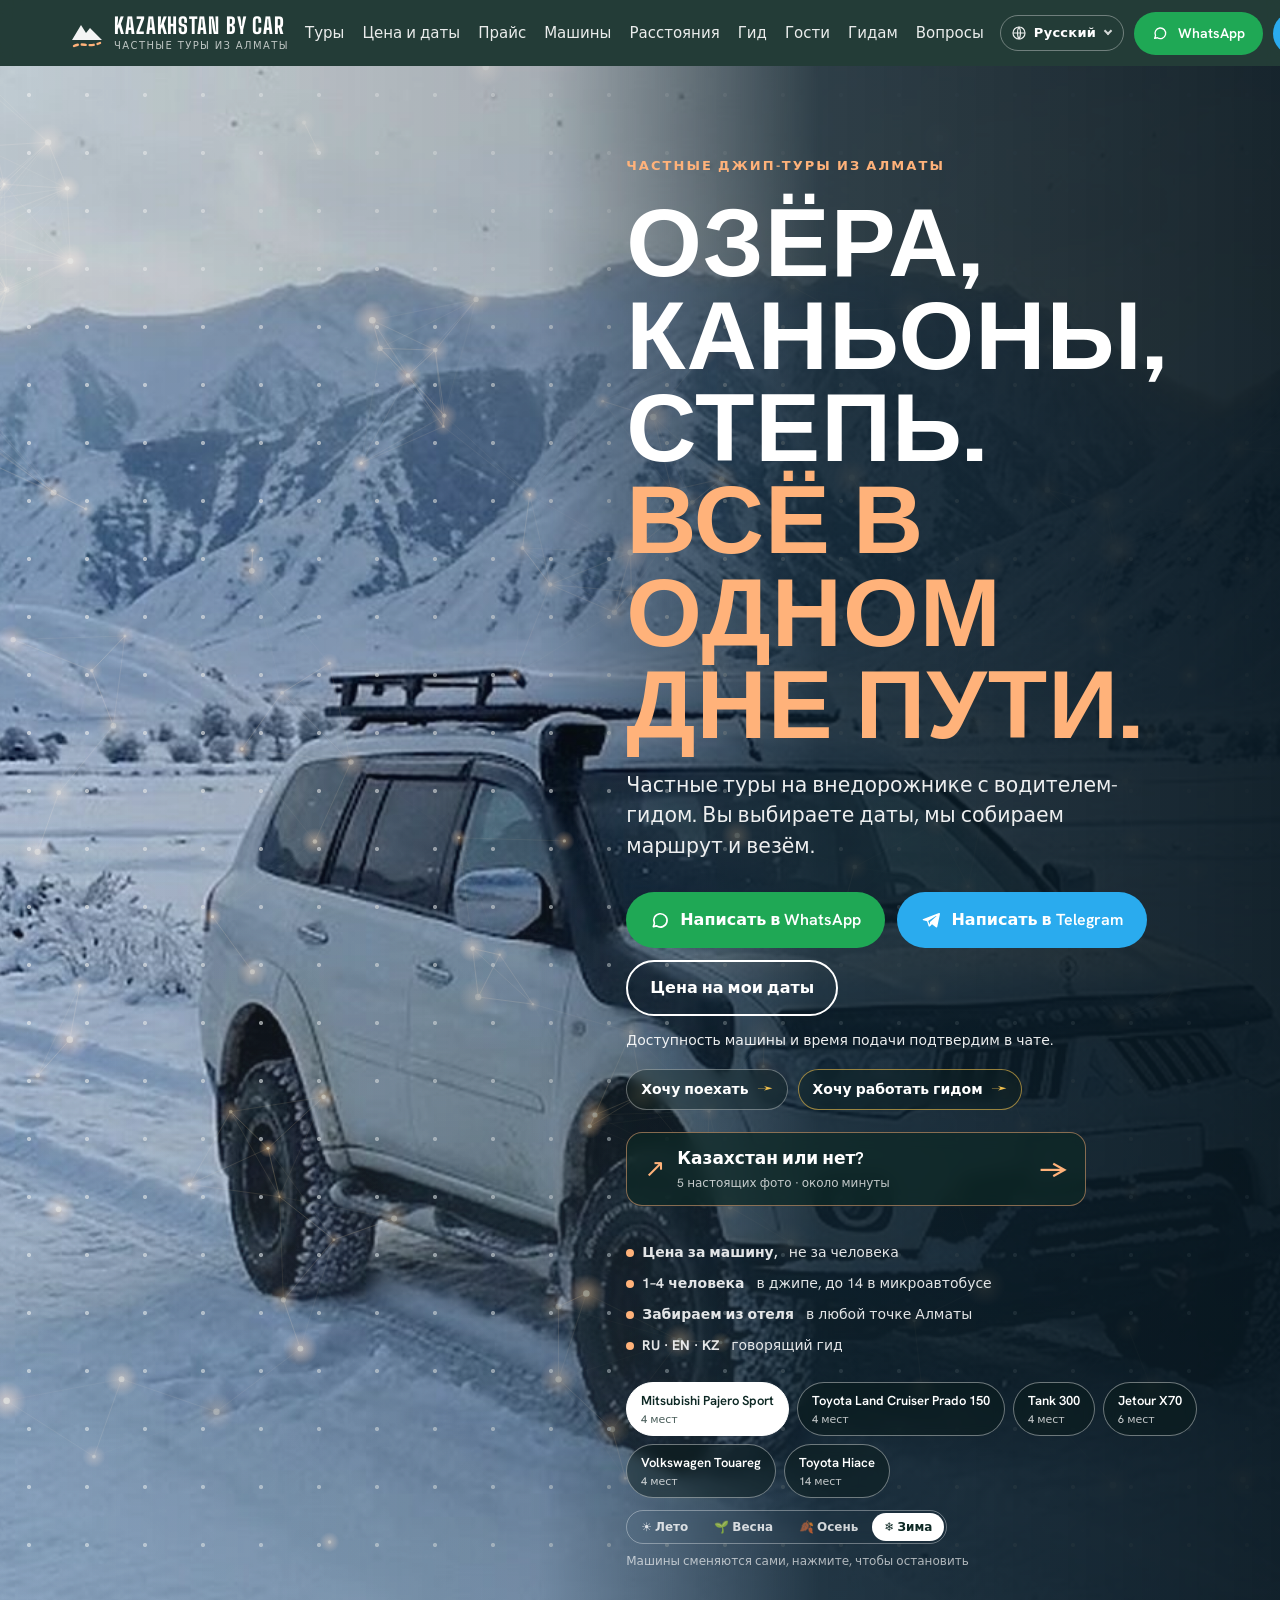
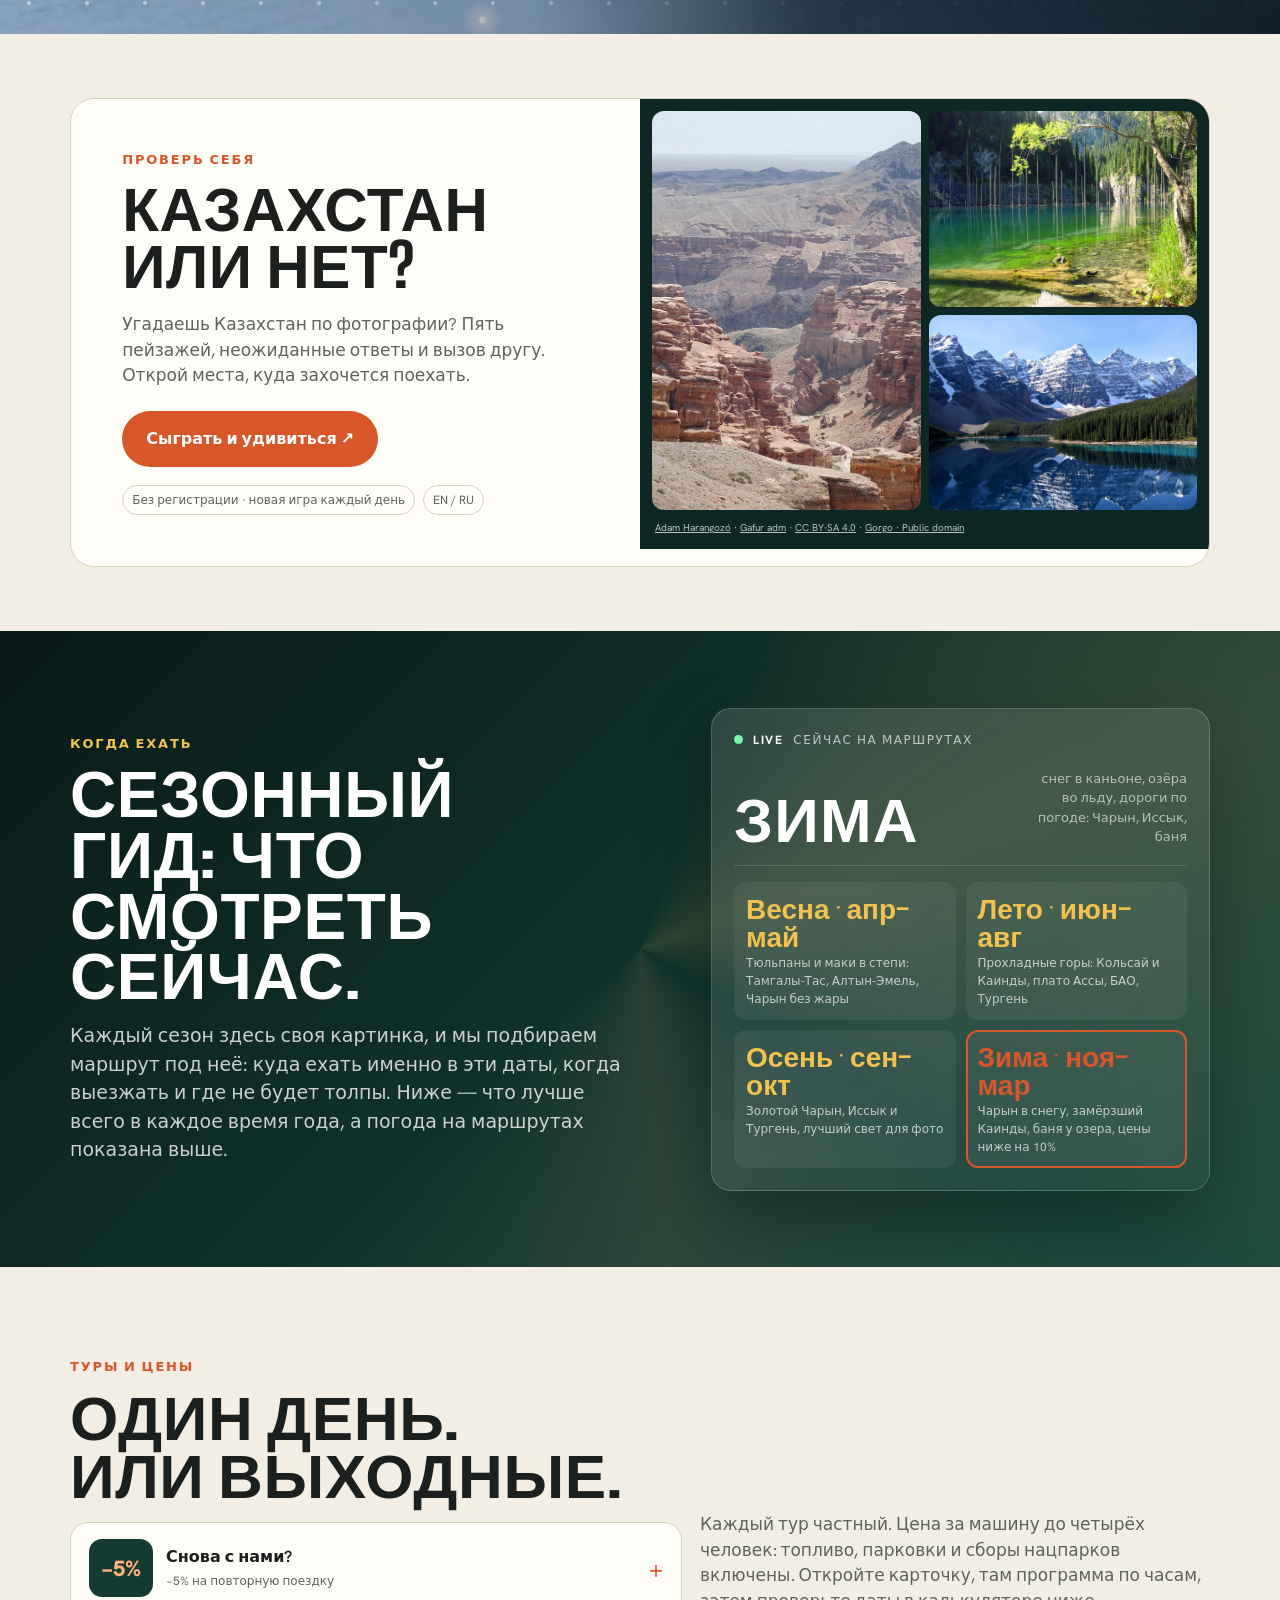
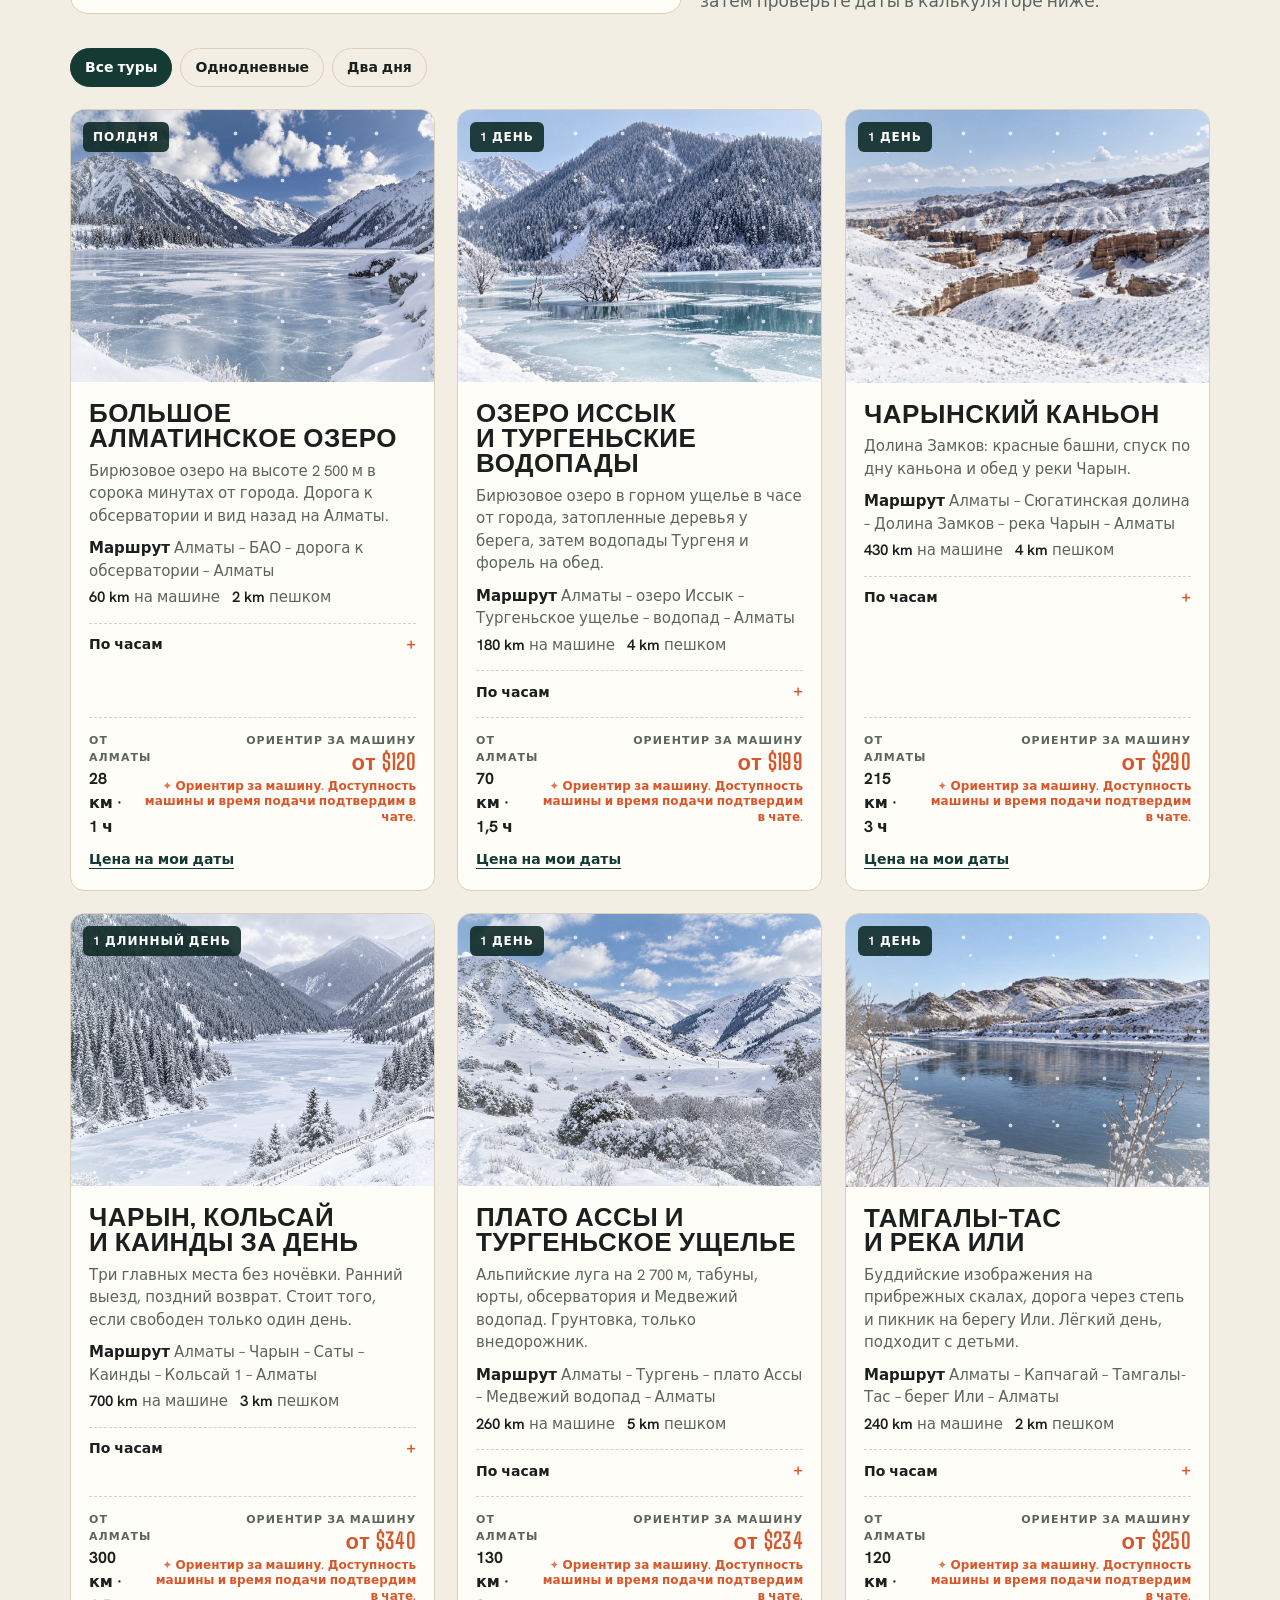
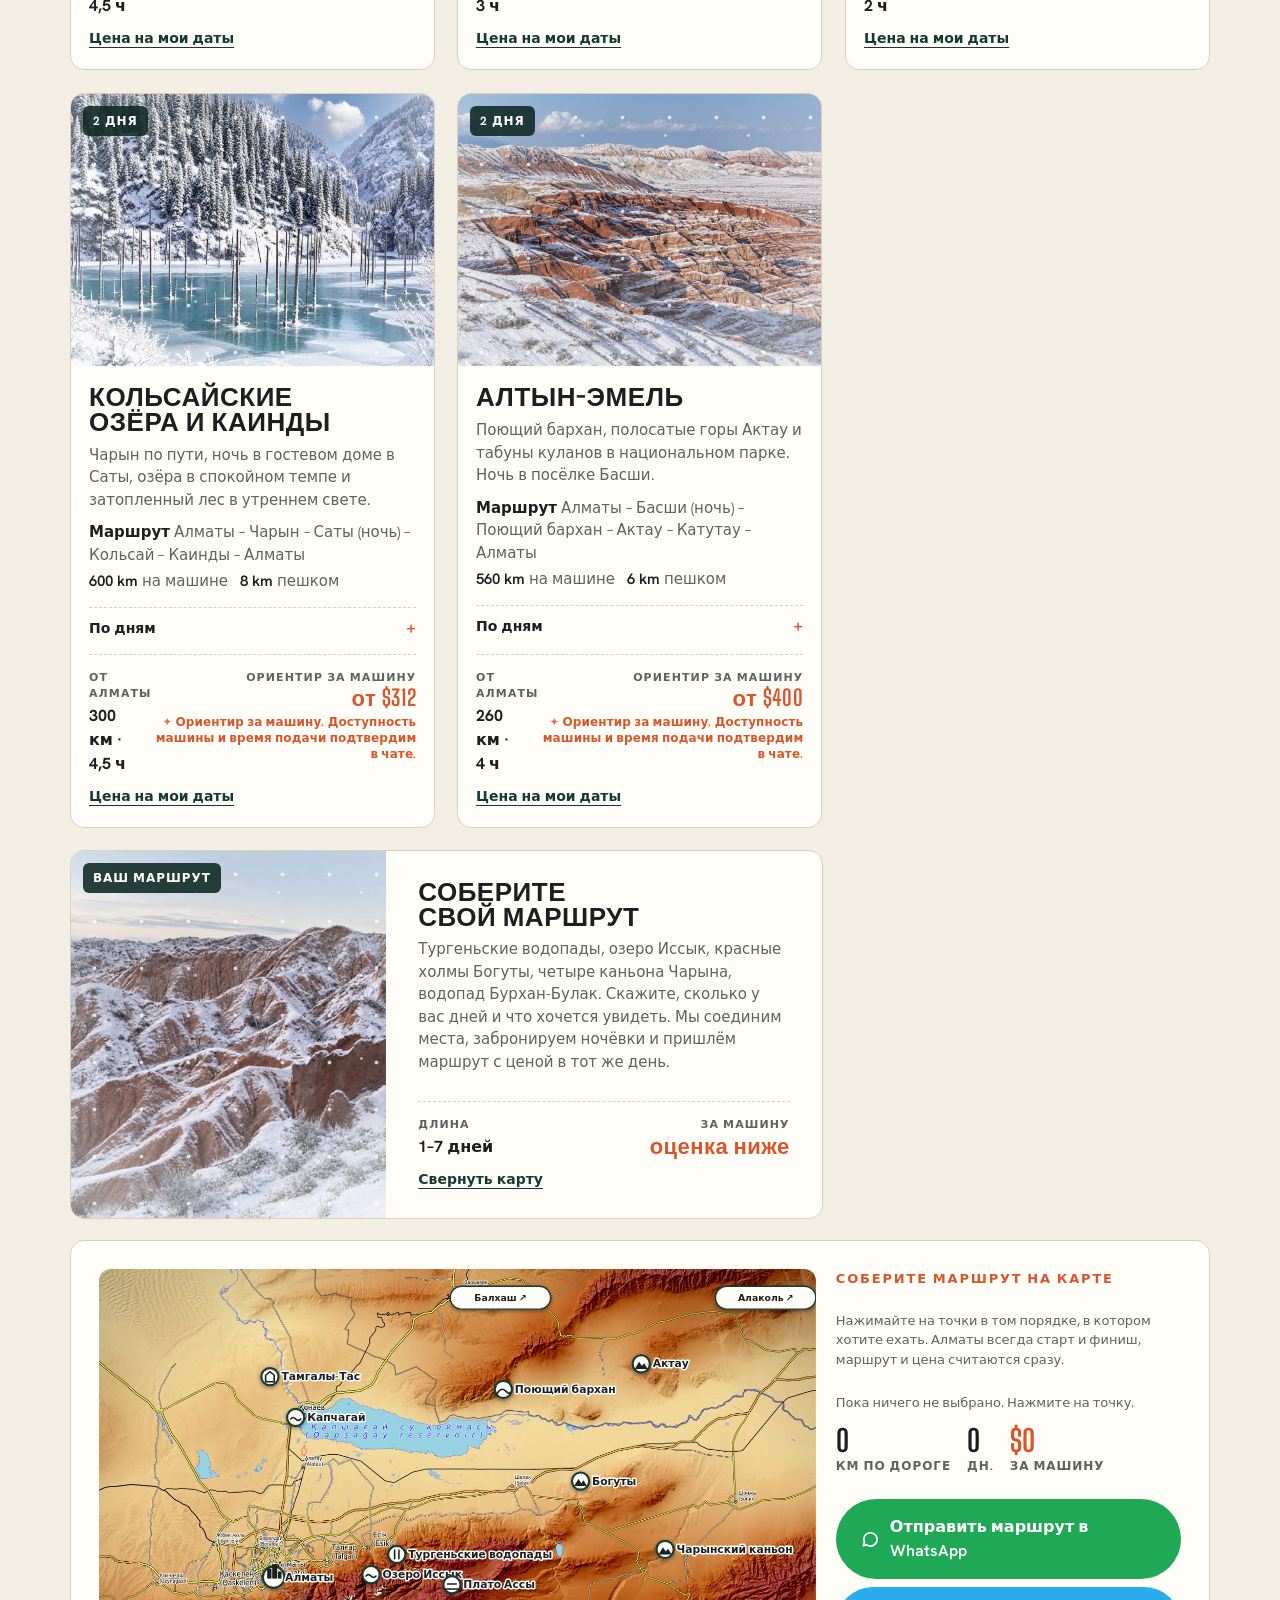
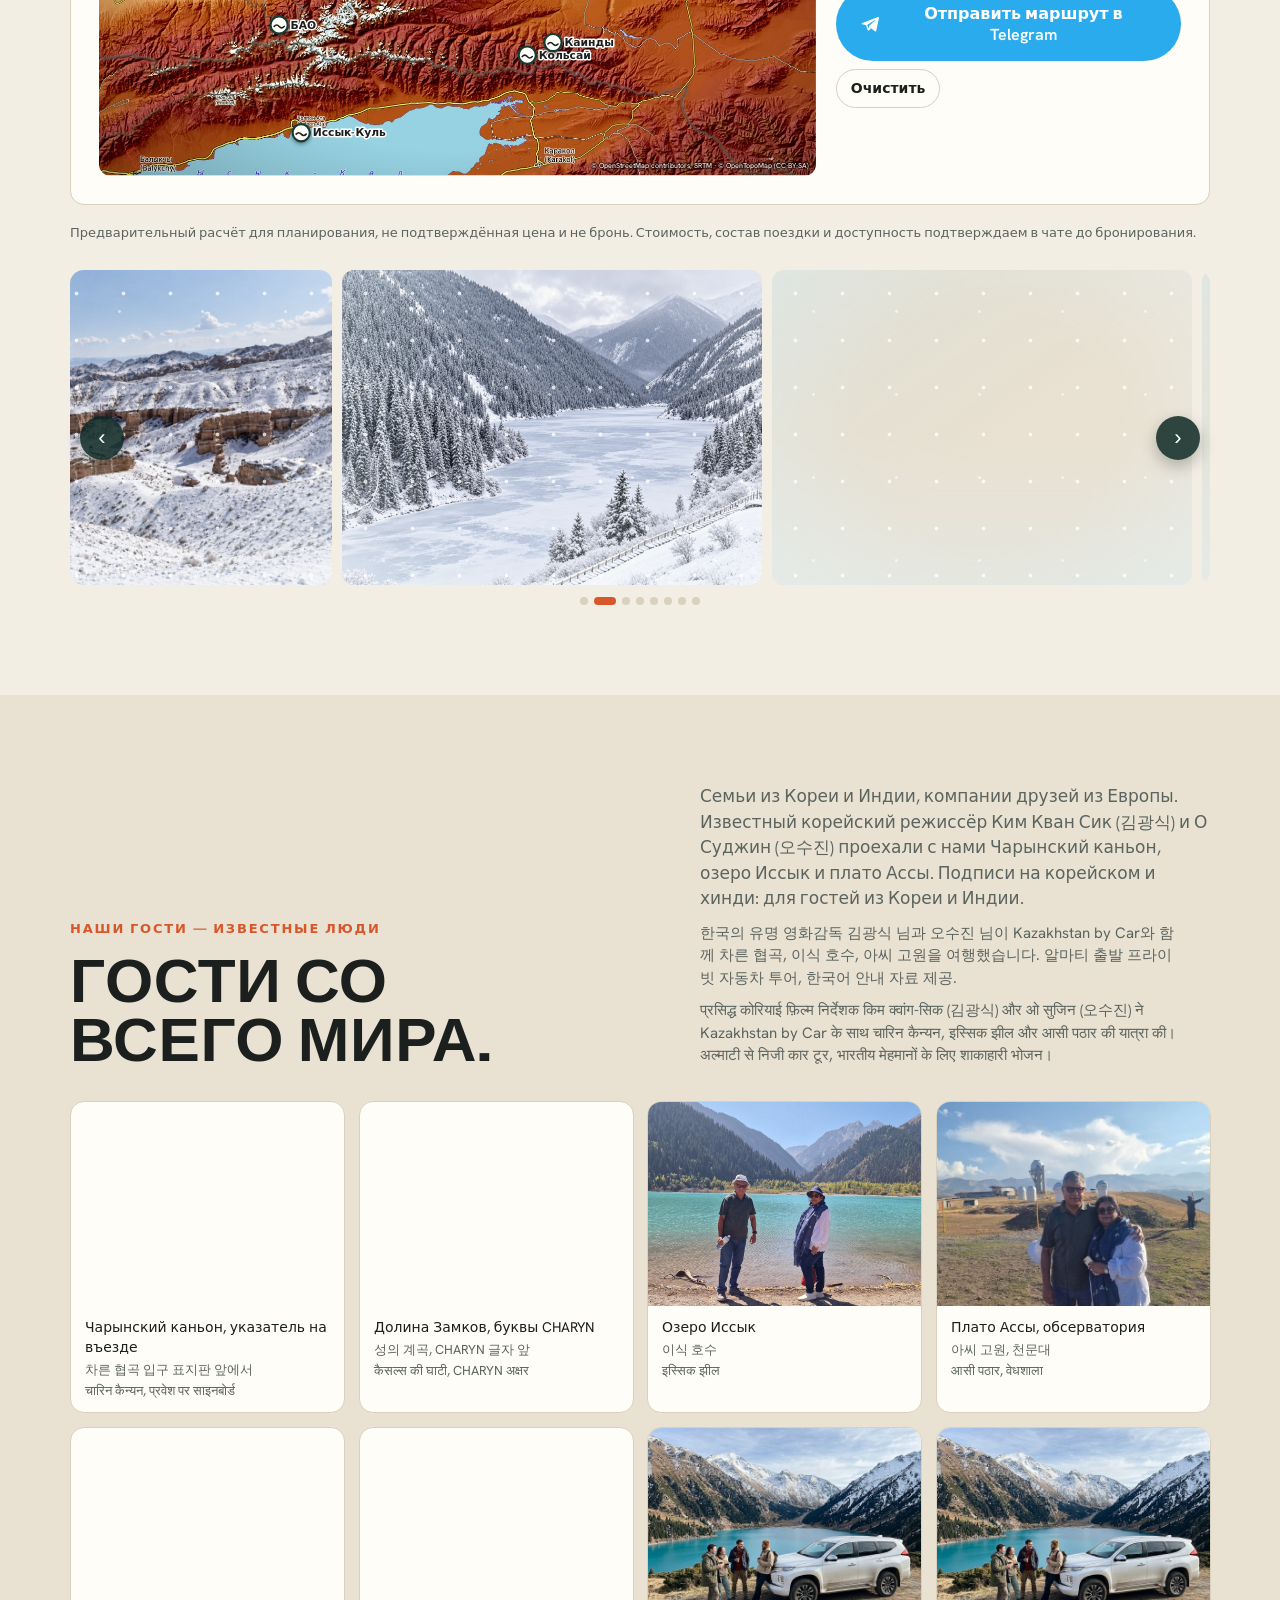
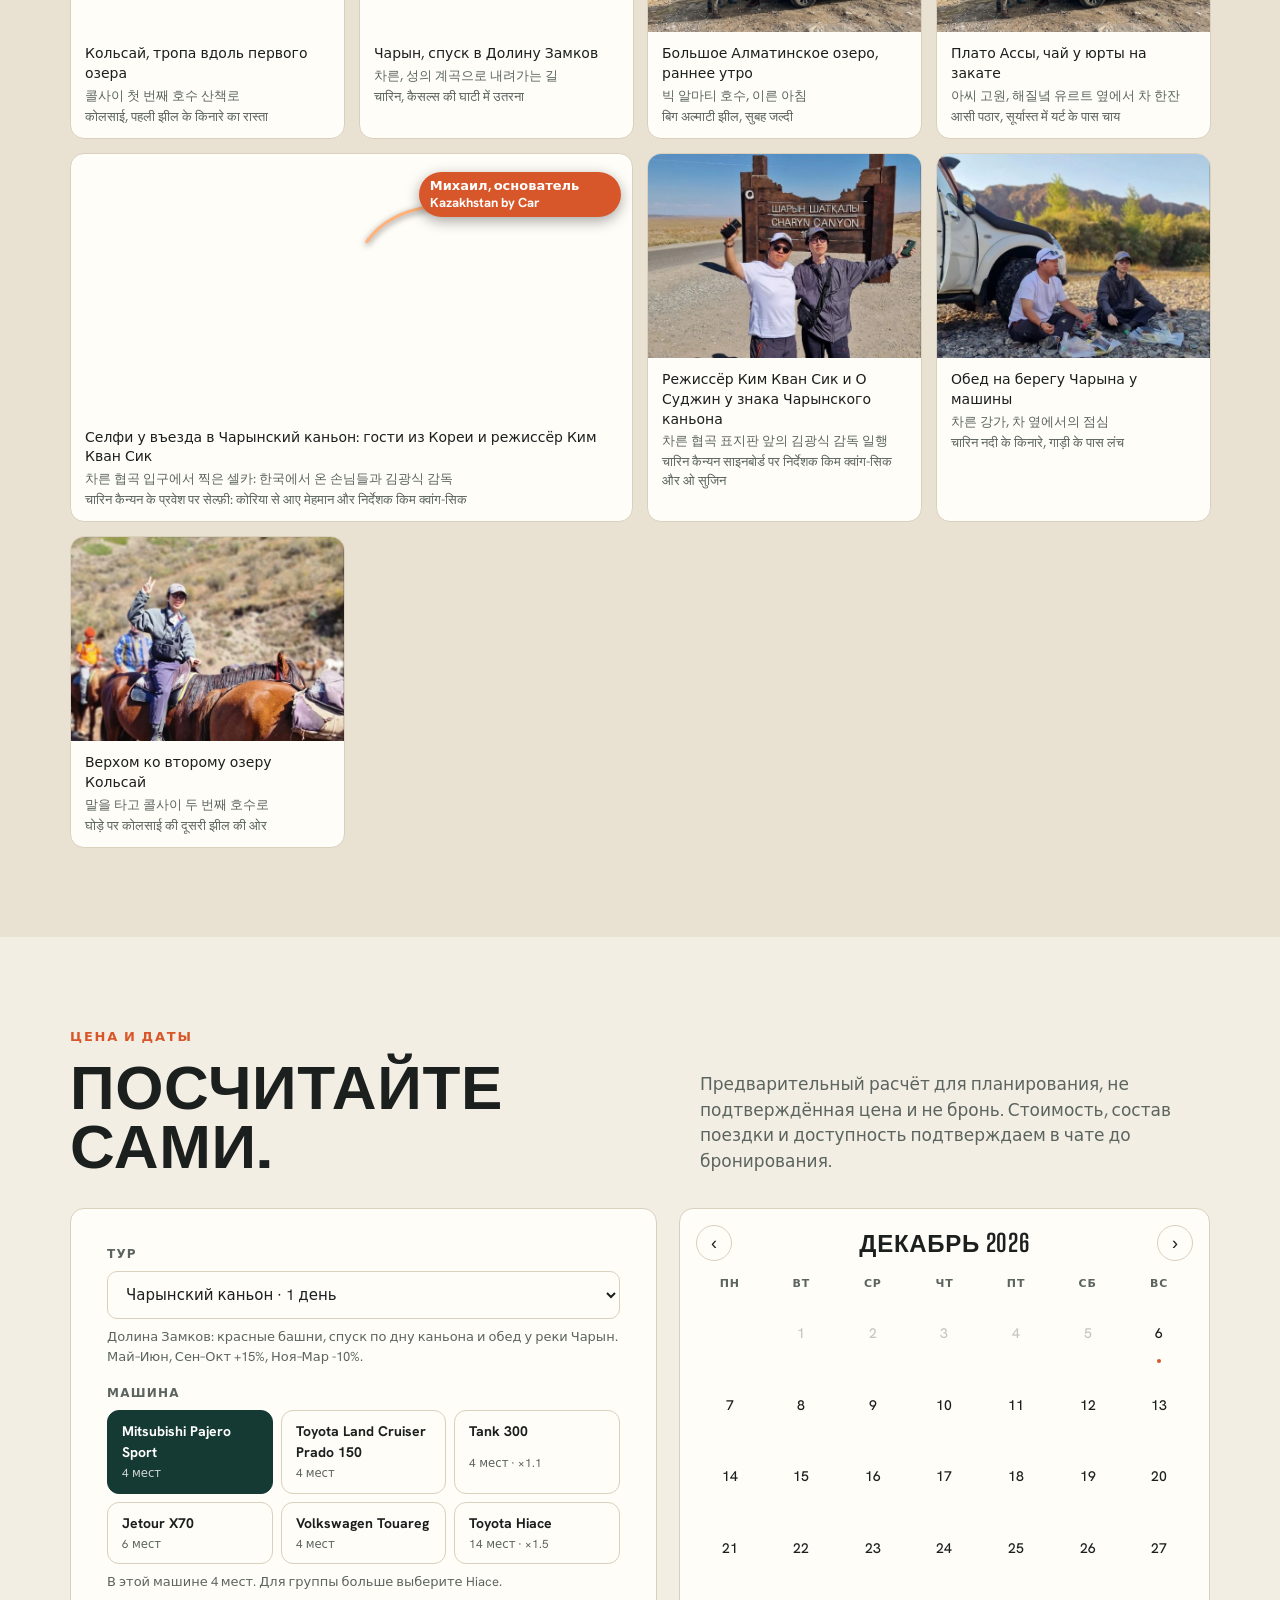
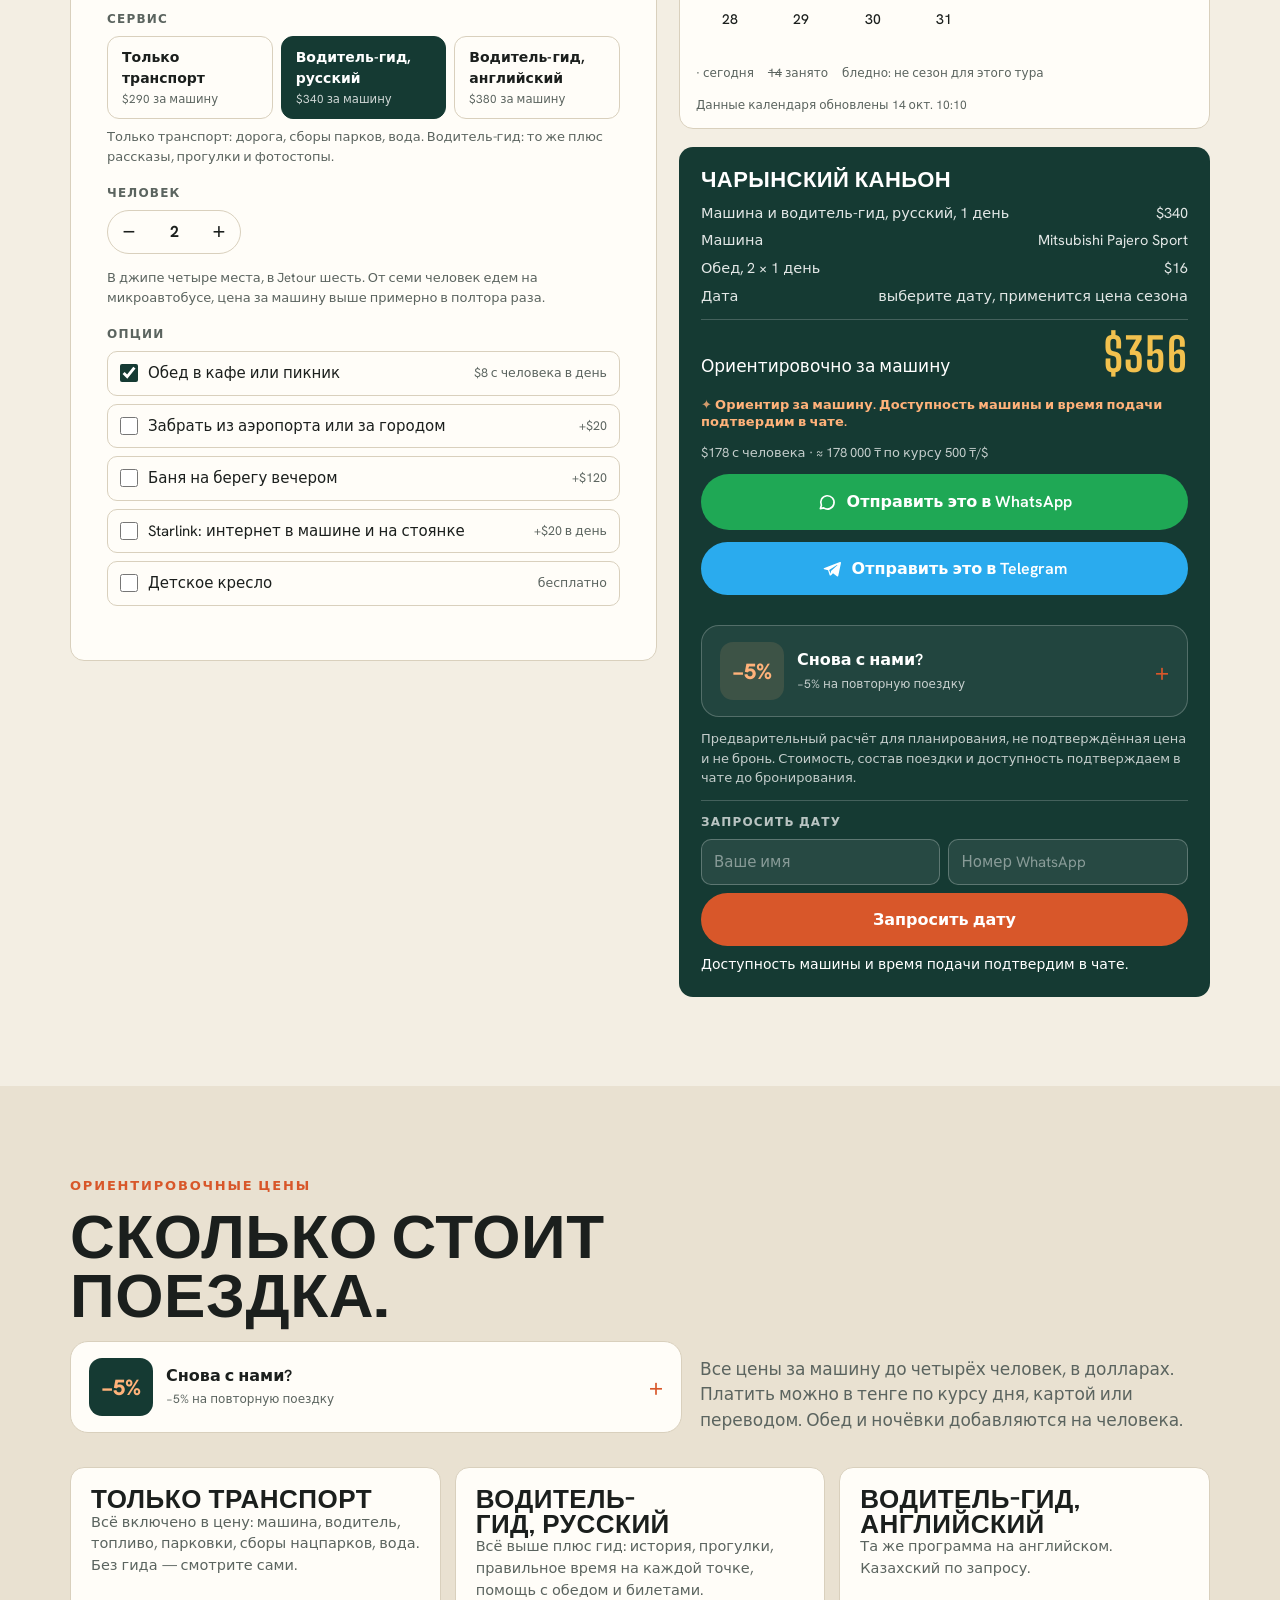
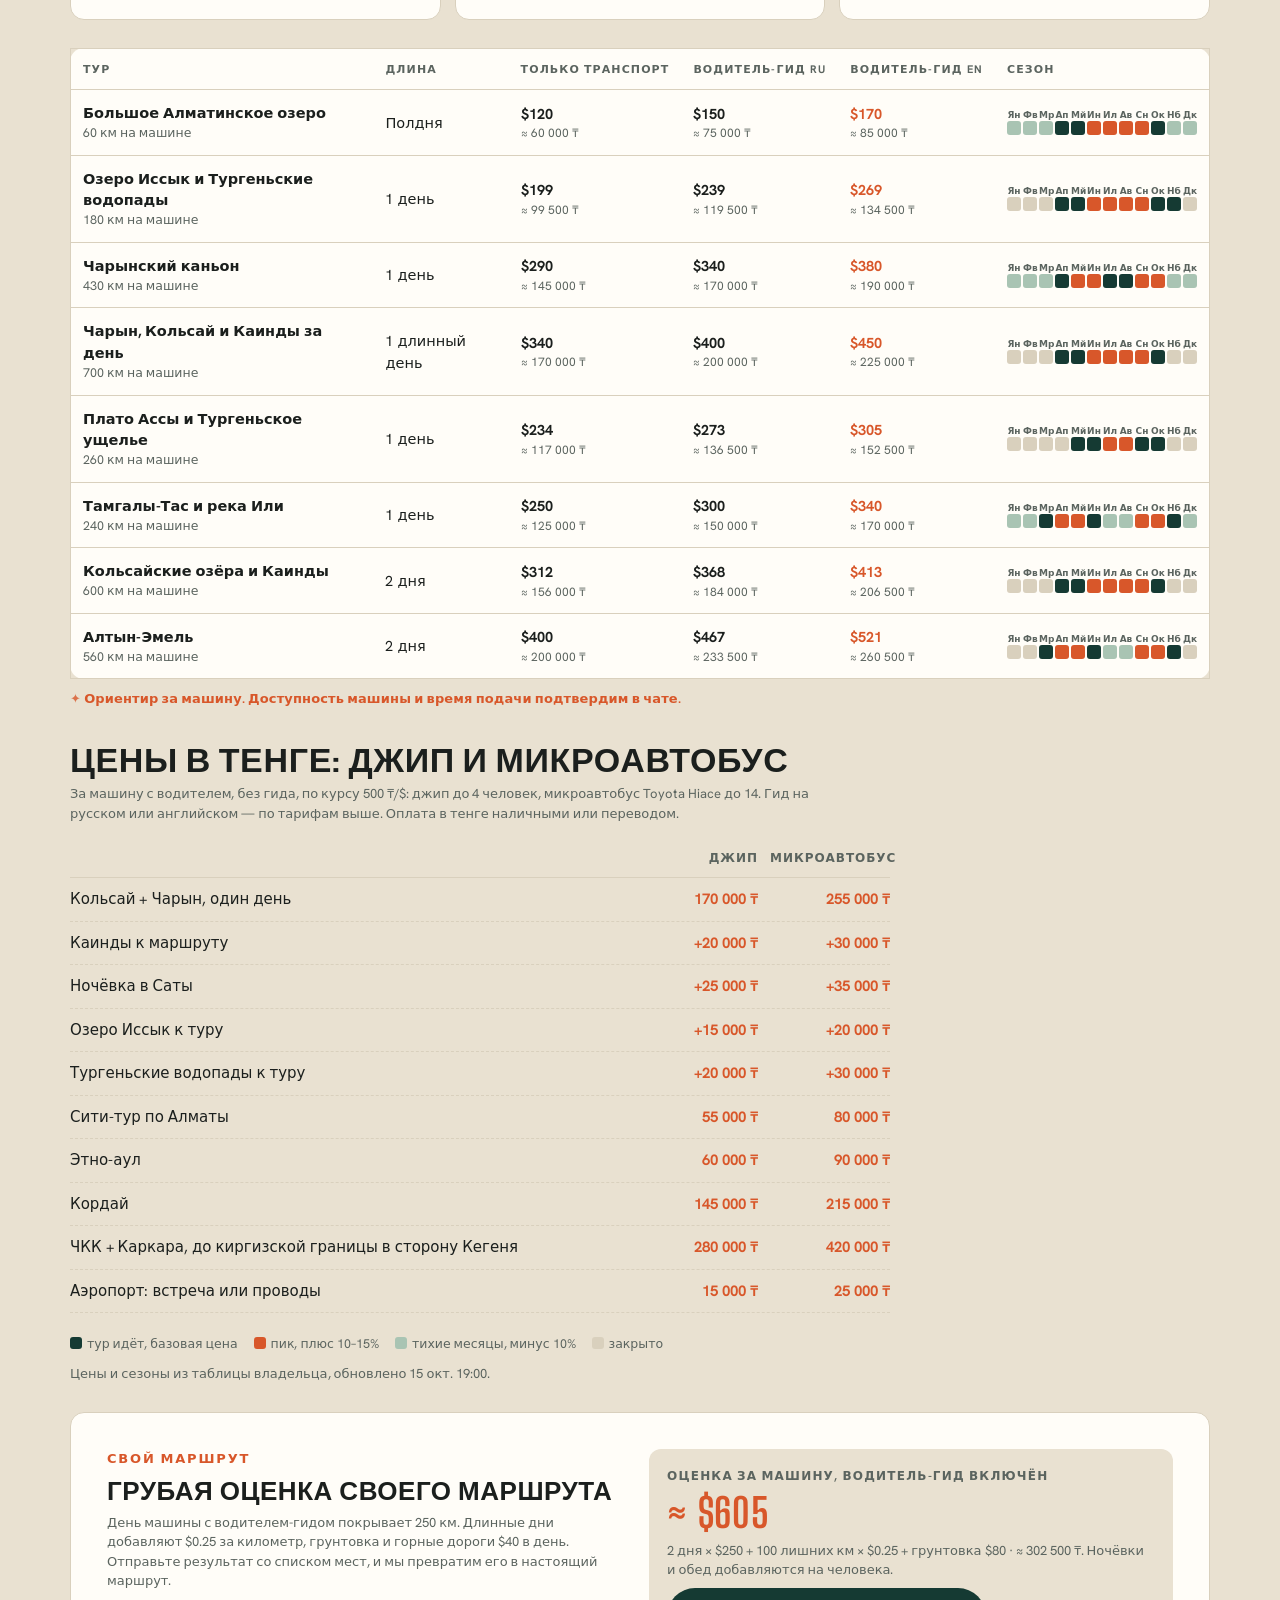
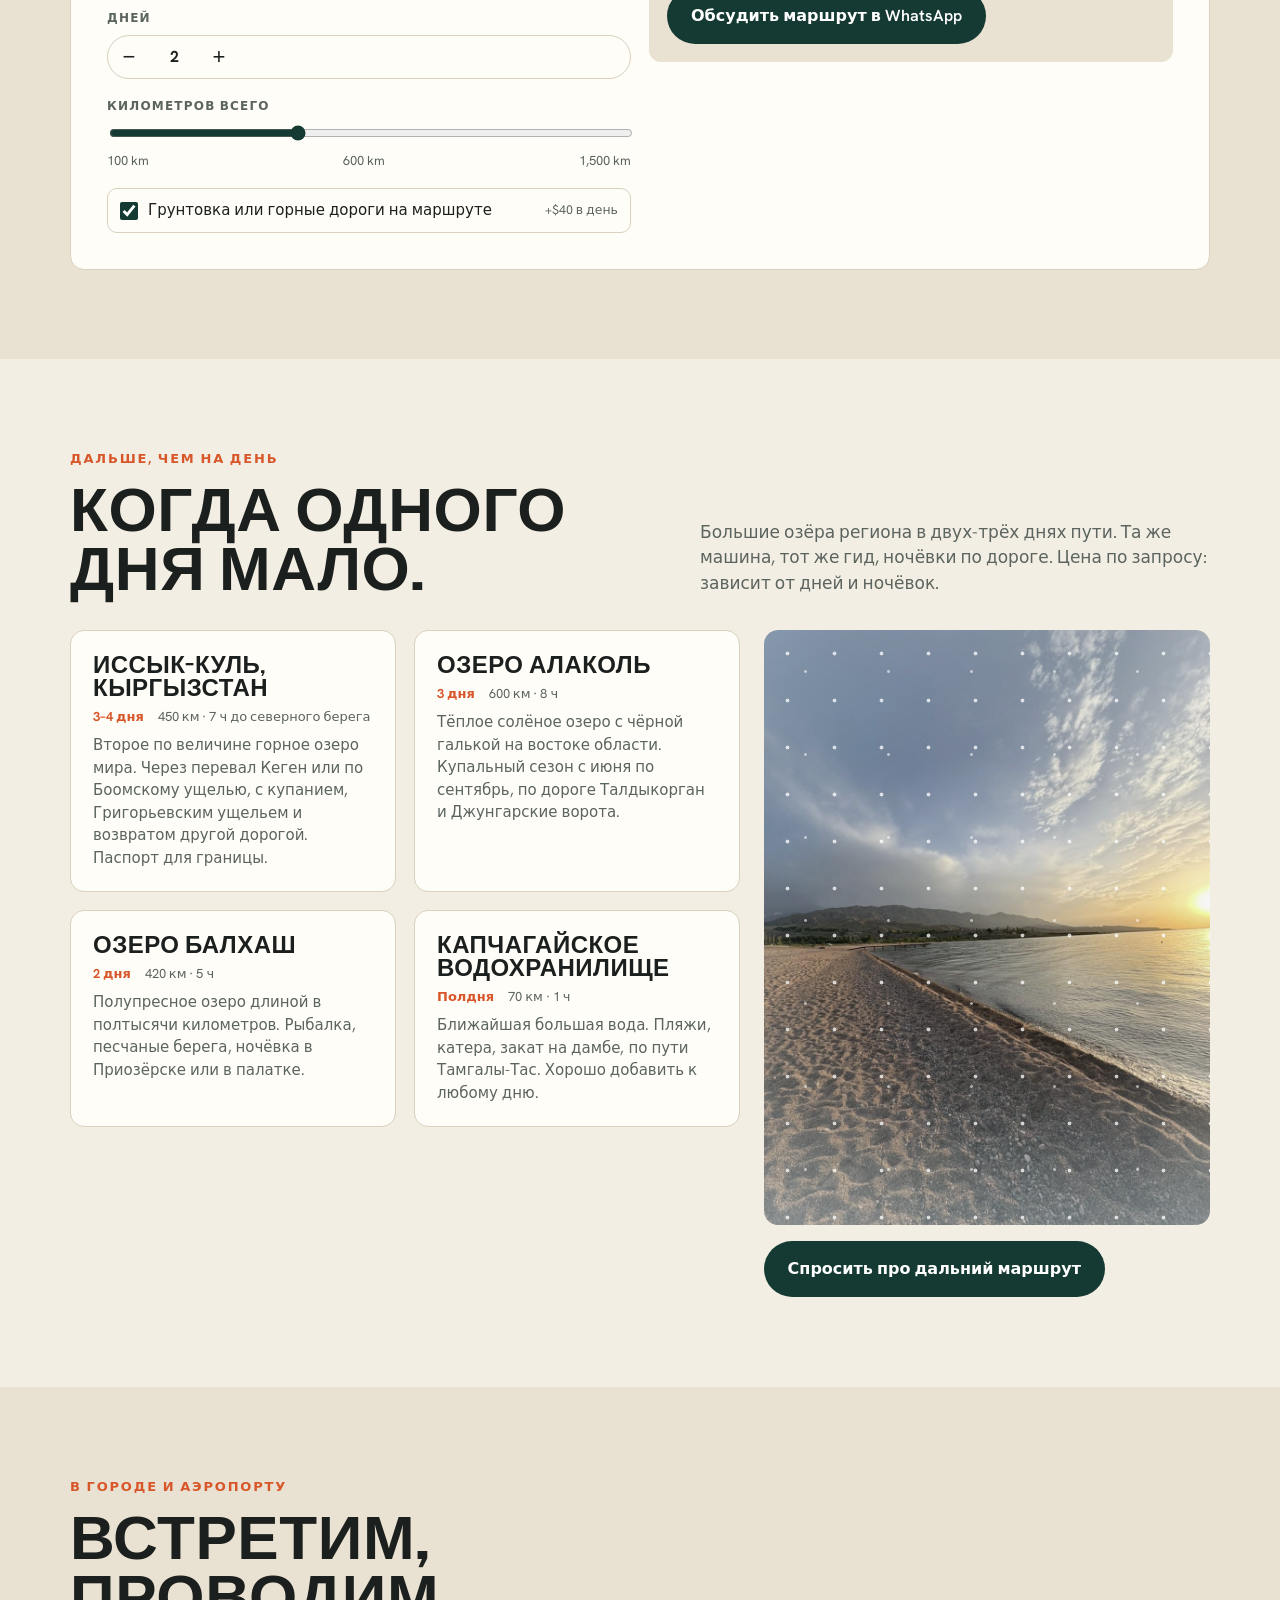
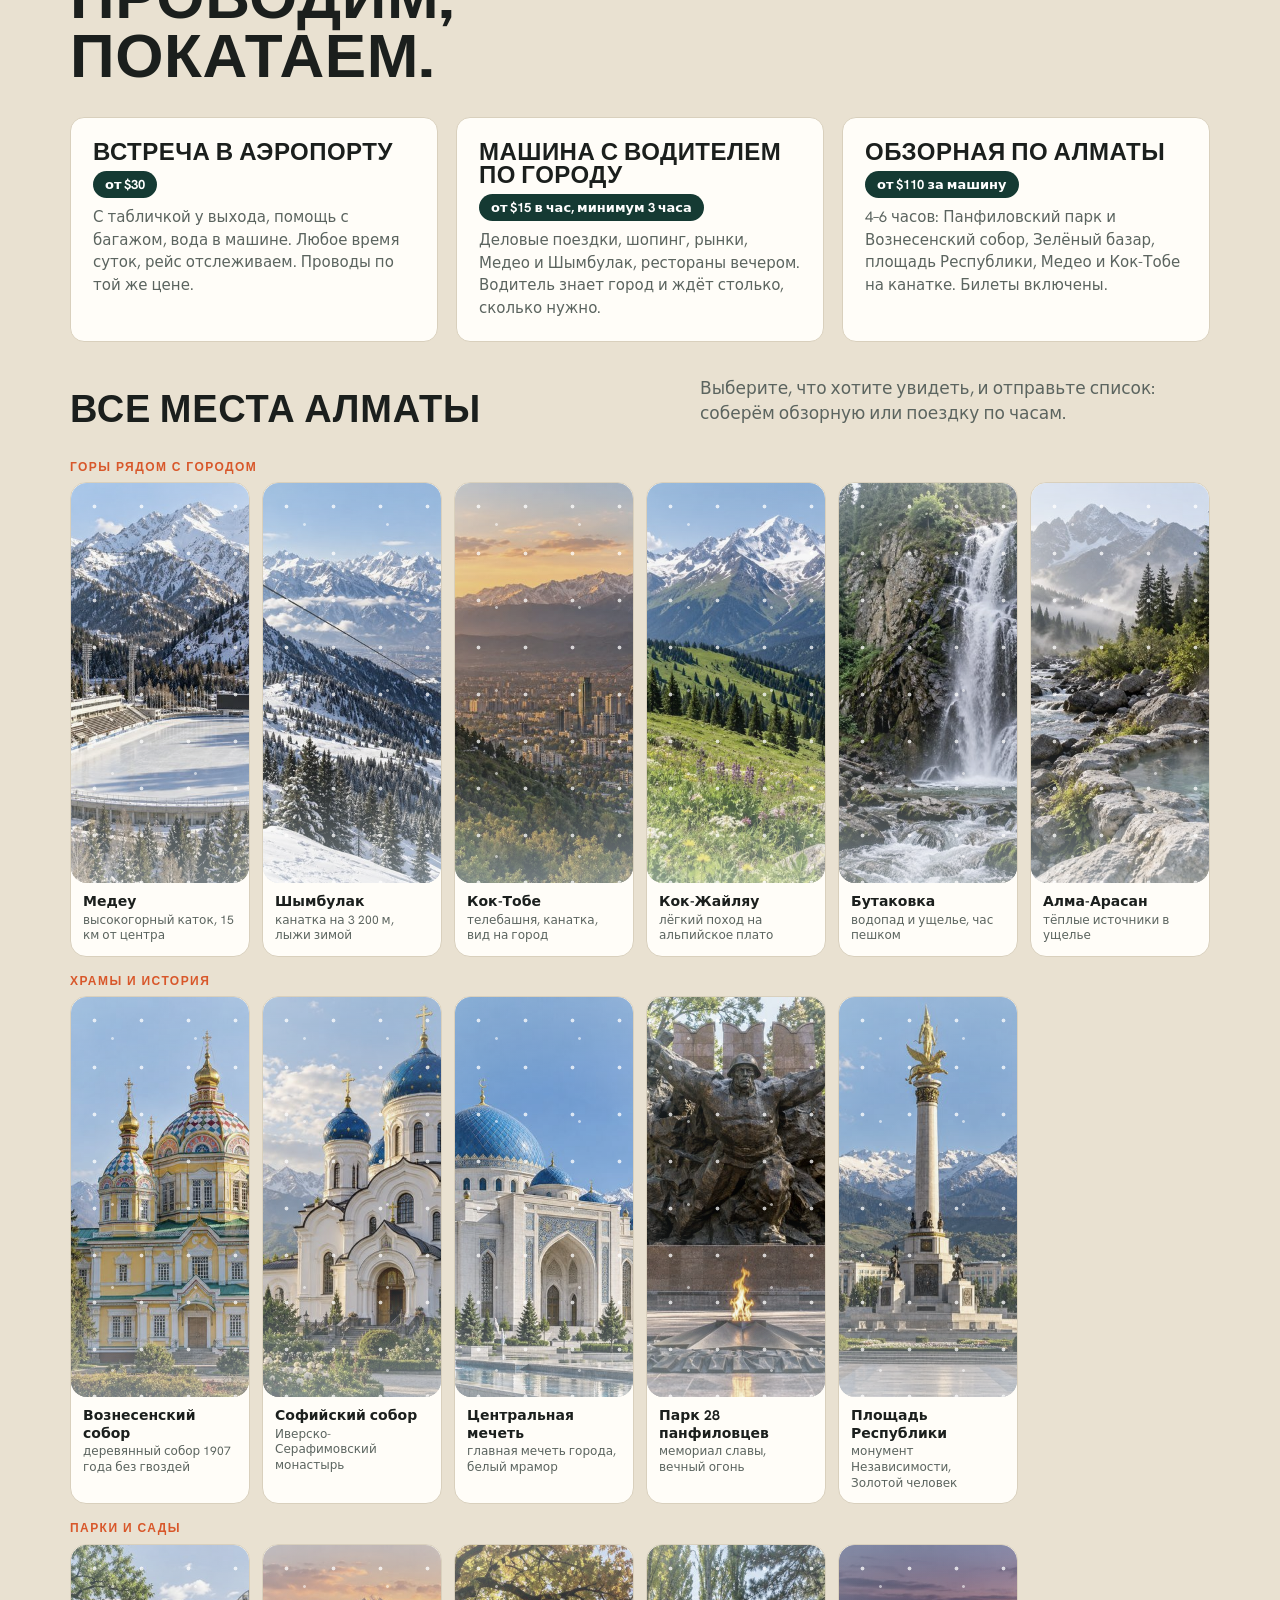
==== commit 6d32e91f: "Apply approved competitor-based proportional base tariffs" ====
--- a/index.html
+++ b/index.html
@@ -1,6 +1,6 @@
 <!doctype html>
-<html lang="en">
-<head><meta charset="utf-8"><meta name="viewport" content="width=device-width,initial-scale=1,viewport-fit=cover"><base href="/"><title>Kazakhstan by Car — private jeep tours from Almaty: Charyn, Kolsai, Assy, Altyn-Emel</title><meta name="description" content="Private 4×4 day trips and 2-day tours from Almaty with an English-speaking driver-guide: Charyn Canyon, Kolsai lakes and Kaindy, Assy plateau, Altyn-Emel, Issyk lake. Price per car, instant calculator, booking on WhatsApp."><link rel="canonical" href="https://kazakhstanbycar.com/"><link rel="alternate" hreflang="ru" href="https://kazakhstanbycar.kz/"><link rel="alternate" hreflang="en" href="https://kazakhstanbycar.com/"><link rel="alternate" hreflang="kk" href="https://kazakhstanbycar.kz/kk/"><link rel="alternate" hreflang="ko" href="https://kazakhstanbycar.com/ko/"><link rel="alternate" hreflang="hi" href="https://kazakhstanbycar.com/hi/"><link rel="alternate" hreflang="fr" href="https://kazakhstanbycar.com/fr/"><link rel="alternate" hreflang="es" href="https://kazakhstanbycar.com/es/"><link rel="alternate" hreflang="de" href="https://kazakhstanbycar.com/de/"><link rel="alternate" hreflang="ar" href="https://kazakhstanbycar.com/ar/"><link rel="alternate" hreflang="zh" href="https://kazakhstanbycar.com/zh/"><link rel="alternate" hreflang="x-default" href="https://kazakhstanbycar.com/"><link rel="preload" as="image" href="/img/hero-scene.jpg" fetchpriority="high"><meta property="og:site_name" content="Kazakhstan by Car"><meta property="og:title" content="Kazakhstan by Car — private jeep tours from Almaty: Charyn, Kolsai, Assy, Altyn-Emel"><meta property="og:description" content="Private 4×4 day trips and 2-day tours from Almaty with an English-speaking driver-guide: Charyn Canyon, Kolsai lakes and Kaindy, Assy plateau, Altyn-Emel, Issyk lake. Price per car, instant calculator, booking on WhatsApp."><meta property="og:type" content="website"><meta property="og:url" content="https://kazakhstanbycar.com/"><meta property="og:image" content="https://kazakhstanbycar.com/img/hero-scene.jpg"><meta property="og:image:width" content="1920"><meta property="og:image:height" content="1073"><meta property="og:image:alt" content="Kazakhstan by Car 4x4 tours"><meta property="og:locale" content="en_US"><meta property="og:locale:alternate" content="ru_RU"><meta property="og:locale:alternate" content="kk_KZ"><meta property="og:locale:alternate" content="ko_KR"><meta property="og:locale:alternate" content="hi_IN"><meta property="og:locale:alternate" content="fr_FR"><meta property="og:locale:alternate" content="es_ES"><meta property="og:locale:alternate" content="de_DE"><meta property="og:locale:alternate" content="ar_AE"><meta property="og:locale:alternate" content="zh_CN"><meta name="twitter:card" content="summary_large_image"><meta name="keywords" content="туры из Алматы, джип-тур Чарын, Кольсай, Каинды, Алтын-Эмель, Almaty tours, Charyn canyon tour, Kolsai lakes tour, Almaty day trips, private driver Almaty, 카자흐스탄 여행, 알마티 투어, 차른 협곡, 콜사이 호수, 김광식 감독 카자흐스탄, कज़ाखस्तान यात्रा, अल्माटी टूर, excursions Almaty, tours privados Almaty, Almaty Ausflüge"><meta name="robots" content="index,follow,max-image-preview:large"><script async src="https://www.googletagmanager.com/gtag/js?id=G-49S7LDXQ6F"></script><script>window.dataLayer=window.dataLayer||[];function gtag(){dataLayer.push(arguments)}gtag("js",new Date());gtag("config","G-49S7LDXQ6F",{anonymize_ip:true});</script><style>body{margin:0}img{max-width:100%}[hidden]{display:none!important}</style>
+<html lang="ru">
+<head><meta charset="utf-8"><meta name="viewport" content="width=device-width,initial-scale=1,viewport-fit=cover"><base href="/"><title>Kazakhstan by Car — частные джип-туры из Алматы: Чарын, Кольсай, Ассы, Алтын-Эмель</title><meta name="description" content="Частные туры из Алматы на внедорожнике с водителем-гидом: Чарынский каньон, Кольсайские озёра и Каинды, плато Ассы, Алтын-Эмель, озеро Иссык. Цена за машину, калькулятор, бронирование в WhatsApp."><link rel="canonical" href="https://kazakhstanbycar.kz/"><link rel="alternate" hreflang="ru" href="https://kazakhstanbycar.kz/"><link rel="alternate" hreflang="en" href="https://kazakhstanbycar.com/"><link rel="alternate" hreflang="kk" href="https://kazakhstanbycar.kz/kk/"><link rel="alternate" hreflang="ko" href="https://kazakhstanbycar.com/ko/"><link rel="alternate" hreflang="hi" href="https://kazakhstanbycar.com/hi/"><link rel="alternate" hreflang="fr" href="https://kazakhstanbycar.com/fr/"><link rel="alternate" hreflang="es" href="https://kazakhstanbycar.com/es/"><link rel="alternate" hreflang="de" href="https://kazakhstanbycar.com/de/"><link rel="alternate" hreflang="ar" href="https://kazakhstanbycar.com/ar/"><link rel="alternate" hreflang="zh" href="https://kazakhstanbycar.com/zh/"><link rel="alternate" hreflang="x-default" href="https://kazakhstanbycar.com/"><link rel="preload" as="image" href="/img/hero-scene.jpg" fetchpriority="high"><meta property="og:site_name" content="Kazakhstan by Car"><meta property="og:title" content="Kazakhstan by Car — частные джип-туры из Алматы: Чарын, Кольсай, Ассы, Алтын-Эмель"><meta property="og:description" content="Частные туры из Алматы на внедорожнике с водителем-гидом: Чарынский каньон, Кольсайские озёра и Каинды, плато Ассы, Алтын-Эмель, озеро Иссык. Цена за машину, калькулятор, бронирование в WhatsApp."><meta property="og:type" content="website"><meta property="og:url" content="https://kazakhstanbycar.kz/"><meta property="og:image" content="https://kazakhstanbycar.kz/img/hero-scene.jpg"><meta property="og:image:width" content="1920"><meta property="og:image:height" content="1073"><meta property="og:image:alt" content="Kazakhstan by Car 4x4 tours"><meta property="og:locale" content="ru_RU"><meta property="og:locale:alternate" content="en_US"><meta property="og:locale:alternate" content="kk_KZ"><meta property="og:locale:alternate" content="ko_KR"><meta property="og:locale:alternate" content="hi_IN"><meta property="og:locale:alternate" content="fr_FR"><meta property="og:locale:alternate" content="es_ES"><meta property="og:locale:alternate" content="de_DE"><meta property="og:locale:alternate" content="ar_AE"><meta property="og:locale:alternate" content="zh_CN"><meta name="twitter:card" content="summary_large_image"><meta name="keywords" content="туры из Алматы, джип-тур Чарын, Кольсай, Каинды, Алтын-Эмель, Almaty tours, Charyn canyon tour, Kolsai lakes tour, Almaty day trips, private driver Almaty, 카자흐스탄 여행, 알마티 투어, 차른 협곡, 콜사이 호수, 김광식 감독 카자흐스탄, कज़ाखस्तान यात्रा, अल्माटी टूर, excursions Almaty, tours privados Almaty, Almaty Ausflüge"><meta name="robots" content="index,follow,max-image-preview:large"><script async src="https://www.googletagmanager.com/gtag/js?id=G-49S7LDXQ6F"></script><script>window.dataLayer=window.dataLayer||[];function gtag(){dataLayer.push(arguments)}gtag("js",new Date());gtag("config","G-49S7LDXQ6F",{anonymize_ip:true});</script><style>body{margin:0}img{max-width:100%}[hidden]{display:none!important}</style>
 <link rel="preconnect" href="https://fonts.googleapis.com">
 <link rel="preconnect" href="https://fonts.gstatic.com" crossorigin>
 <link rel="stylesheet" href="https://fonts.googleapis.com/css2?family=Big+Shoulders+Display:wght@700;800&family=Hanken+Grotesk:wght@400;500;600;700&family=Noto+Sans+KR:wght@400;500;700;900&family=Noto+Sans+Arabic:wght@400;500;700;800&family=Noto+Sans+SC:wght@400;500;700;900&family=Noto+Sans+Devanagari:wght@400;500;700;900&display=swap">
@@ -512,7 +512,7 @@
 .hero-season-fx{position:absolute;inset:0;z-index:-1;pointer-events:none;opacity:.7;background-repeat:repeat}.hero-season-fx{background-image:radial-gradient(circle,rgba(255,255,255,.92) 0 1.6px,transparent 2.5px);background-size:58px 58px;animation:winterFall 10s linear infinite}html:not([data-season="winter"]) .hero-season-fx{opacity:0}html[data-season="autumn"] .hero-season-fx{opacity:.45;background-image:radial-gradient(ellipse,rgba(238,135,50,.9) 0 2px,transparent 3px);background-size:84px 94px;animation:autumnDrift 12s linear infinite}html[data-season="spring"] .hero-season-fx{opacity:.35;background-image:radial-gradient(ellipse,rgba(255,214,227,.9) 0 1.5px,transparent 2.4px);background-size:75px 91px;animation:springDrift 14s linear infinite}
 @keyframes winterFall{to{background-position:47px 141px,83px 249px}}@keyframes autumnDrift{to{background-position:72px 172px,-103px 236px}}@keyframes springDrift{to{background-position:61px 154px,-89px 206px}}@keyframes summerGlow{to{opacity:.45;transform:scale(1.03)}}
 @media(prefers-reduced-motion:reduce){.season-story::before,.season-live-dot,.season-media-wrap::after,.hero-season-fx{animation:none}.season-media-wrap>img{transition:none}}
-</style><script type="application/ld+json">{"@context":"https://schema.org","@type":"TravelAgency","name":"Kazakhstan by Car","url":"https://kazakhstanbycar.com/","telephone":"+77070009009","image":"https://kazakhstanbycar.com/img/hero-scene.jpg","priceRange":"$$","address":{"@type":"PostalAddress","addressLocality":"Almaty","addressCountry":"KZ"},"areaServed":["Almaty","Almaty Region","Kazakhstan"],"sameAs":["https://instagram.com/mchechin81","https://instagram.com/mobibantour"],"availableLanguage":["ru","en","kk","ko","hi","fr","es","de","ar","zh"]}</script><script type="application/ld+json">{"@context":"https://schema.org","@type":"ItemList","name":"Pick a day. Or a weekend.","itemListElement":[{"@type":"ListItem","position":1,"url":"https://kazakhstanbycar.com/#tours","item":{"@type":"TouristTrip","name":"Big Almaty Lake","description":"A turquoise lake at 2,500 m, forty minutes from the city. The road to the observatory and a view back over Almaty.","url":"https://kazakhstanbycar.com/#tours","touristType":"private tour","itinerary":{"@type":"ItemList","itemListElement":[{"@type":"ListItem","position":1,"name":"Almaty"},{"@type":"ListItem","position":2,"name":"Big Almaty Lake"},{"@type":"ListItem","position":3,"name":"observatory road"},{"@type":"ListItem","position":4,"name":"Almaty"}]}}},{"@type":"ListItem","position":2,"url":"https://kazakhstanbycar.com/#tours","item":{"@type":"TouristTrip","name":"Issyk lake and Turgen waterfalls","description":"A turquoise lake in a mountain gorge an hour from the city, drowned trees by the shore, then the Turgen waterfalls and trout for lunch.","url":"https://kazakhstanbycar.com/#tours","touristType":"private tour","itinerary":{"@type":"ItemList","itemListElement":[{"@type":"ListItem","position":1,"name":"Almaty"},{"@type":"ListItem","position":2,"name":"Issyk lake"},{"@type":"ListItem","position":3,"name":"Turgen gorge"},{"@type":"ListItem","position":4,"name":"waterfall"},{"@type":"ListItem","position":5,"name":"Almaty"}]}}},{"@type":"ListItem","position":3,"url":"https://kazakhstanbycar.com/#tours","item":{"@type":"TouristTrip","name":"Charyn Canyon","description":"The Valley of Castles: red rock towers, a walk down the canyon floor and lunch by the Charyn river.","url":"https://kazakhstanbycar.com/#tours","touristType":"private tour","itinerary":{"@type":"ItemList","itemListElement":[{"@type":"ListItem","position":1,"name":"Almaty"},{"@type":"ListItem","position":2,"name":"Sogety valley"},{"@type":"ListItem","position":3,"name":"Valley of Castles"},{"@type":"ListItem","position":4,"name":"Charyn river"},{"@type":"ListItem","position":5,"name":"Almaty"}]}}},{"@type":"ListItem","position":4,"url":"https://kazakhstanbycar.com/#tours","item":{"@type":"TouristTrip","name":"Charyn, Kolsai and Kaindy in one day","description":"The three big sights without a night away. Early start, late return, worth it if you only have one free day.","url":"https://kazakhstanbycar.com/#tours","touristType":"private tour","itinerary":{"@type":"ItemList","itemListElement":[{"@type":"ListItem","position":1,"name":"Almaty"},{"@type":"ListItem","position":2,"name":"Charyn"},{"@type":"ListItem","position":3,"name":"Saty"},{"@type":"ListItem","position":4,"name":"Kaindy"},{"@type":"ListItem","position":5,"name":"Kolsai 1"},{"@type":"ListItem","position":6,"name":"Almaty"}]}}},{"@type":"ListItem","position":5,"url":"https://kazakhstanbycar.com/#tours","item":{"@type":"TouristTrip","name":"Assy Plateau and Turgen gorge","description":"Alpine meadows at 2,700 m, horse herds, yurts, the observatory and Bear waterfall. Gravel road, 4×4 only.","url":"https://kazakhstanbycar.com/#tours","touristType":"private tour","itinerary":{"@type":"ItemList","itemListElement":[{"@type":"ListItem","position":1,"name":"Almaty"},{"@type":"ListItem","position":2,"name":"Turgen gorge"},{"@type":"ListItem","position":3,"name":"Assy plateau"},{"@type":"ListItem","position":4,"name":"Bear waterfall"},{"@type":"ListItem","position":5,"name":"Almaty"}]}}},{"@type":"ListItem","position":6,"url":"https://kazakhstanbycar.com/#tours","item":{"@type":"TouristTrip","name":"Tamgaly-Tas and the Ili river","description":"Buddha images carved into river rocks, a steppe drive and a picnic on the bank of the Ili. Easy day, good with kids.","url":"https://kazakhstanbycar.com/#tours","touristType":"private tour","itinerary":{"@type":"ItemList","itemListElement":[{"@type":"ListItem","position":1,"name":"Almaty"},{"@type":"ListItem","position":2,"name":"Kapchagay"},{"@type":"ListItem","position":3,"name":"Tamgaly-Tas"},{"@type":"ListItem","position":4,"name":"Ili river"},{"@type":"ListItem","position":5,"name":"Almaty"}]}}},{"@type":"ListItem","position":7,"url":"https://kazakhstanbycar.com/#tours","item":{"@type":"TouristTrip","name":"Kolsai Lakes and Kaindy","description":"Charyn on the way, a night in a guesthouse in Saty, the lakes at a calm pace and the sunken forest in morning light.","url":"https://kazakhstanbycar.com/#tours","touristType":"private tour","itinerary":{"@type":"ItemList","itemListElement":[{"@type":"ListItem","position":1,"name":"Almaty"},{"@type":"ListItem","position":2,"name":"Charyn"},{"@type":"ListItem","position":3,"name":"Saty (night)"},{"@type":"ListItem","position":4,"name":"Kolsai"},{"@type":"ListItem","position":5,"name":"Kaindy"},{"@type":"ListItem","position":6,"name":"Almaty"}]}}},{"@type":"ListItem","position":8,"url":"https://kazakhstanbycar.com/#tours","item":{"@type":"TouristTrip","name":"Altyn-Emel","description":"The Singing Dune, the striped Aktau mountains and kulan herds in the national park. Overnight in Basshi village.","url":"https://kazakhstanbycar.com/#tours","touristType":"private tour","itinerary":{"@type":"ItemList","itemListElement":[{"@type":"ListItem","position":1,"name":"Almaty"},{"@type":"ListItem","position":2,"name":"Basshi (night)"},{"@type":"ListItem","position":3,"name":"Singing Dune"},{"@type":"ListItem","position":4,"name":"Aktau"},{"@type":"ListItem","position":5,"name":"Katutau"},{"@type":"ListItem","position":6,"name":"Almaty"}]}}}]}</script><script type="application/ld+json">{"@context":"https://schema.org","@type":"FAQPage","mainEntity":[{"@type":"Question","name":"Is the price per person or per car?","acceptedAnswer":{"@type":"Answer","text":"Per car, for up to four travellers. A couple and a group of four pay the same for the car; lunch and guesthouse nights are per person."}},{"@type":"Question","name":"Do you run group tours?","acceptedAnswer":{"@type":"Answer","text":"No. Every departure is private: your dates, your pace, your stops. For five or more people we use the minibus."}},{"@type":"Question","name":"How do I pay?","acceptedAnswer":{"@type":"Answer","text":"On the day, in cash (tenge, dollars or euros), by card or by bank transfer. Two-day tours need a 20% deposit to hold the guesthouse."}},{"@type":"Question","name":"What should I bring?","acceptedAnswer":{"@type":"Answer","text":"Layers (it is 10 degrees colder at the lakes than in the city), sun protection, walking shoes and your passport for park checkpoints."}},{"@type":"Question","name":"Can we change the plan on the way?","acceptedAnswer":{"@type":"Answer","text":"Yes. Stay longer at a viewpoint, skip a stop, add one. The only fixed points are park closing times."}},{"@type":"Question","name":"Airport transfers and city driving?","acceptedAnswer":{"@type":"Answer","text":"Yes. Transfers at any hour, a car with driver by the hour, an Almaty city tour. A half day at Big Almaty Lake fits a long layover."}}]}</script>
+</style><script type="application/ld+json">{"@context":"https://schema.org","@type":"TravelAgency","name":"Kazakhstan by Car","url":"https://kazakhstanbycar.kz/","telephone":"+77070009009","image":"https://kazakhstanbycar.kz/img/hero-scene.jpg","priceRange":"$$","address":{"@type":"PostalAddress","addressLocality":"Almaty","addressCountry":"KZ"},"areaServed":["Almaty","Almaty Region","Kazakhstan"],"sameAs":["https://instagram.com/mchechin81","https://instagram.com/mobibantour"],"availableLanguage":["ru","en","kk","ko","hi","fr","es","de","ar","zh"]}</script><script type="application/ld+json">{"@context":"https://schema.org","@type":"ItemList","name":"Один день. Или выходные.","itemListElement":[{"@type":"ListItem","position":1,"url":"https://kazakhstanbycar.kz/#tours","item":{"@type":"TouristTrip","name":"Большое Алматинское озеро","description":"Бирюзовое озеро на высоте 2 500 м в сорока минутах от города. Дорога к обсерватории и вид назад на Алматы.","url":"https://kazakhstanbycar.kz/#tours","touristType":"private tour","itinerary":{"@type":"ItemList","itemListElement":[{"@type":"ListItem","position":1,"name":"Алматы"},{"@type":"ListItem","position":2,"name":"БАО"},{"@type":"ListItem","position":3,"name":"дорога к обсерватории"},{"@type":"ListItem","position":4,"name":"Алматы"}]}}},{"@type":"ListItem","position":2,"url":"https://kazakhstanbycar.kz/#tours","item":{"@type":"TouristTrip","name":"Озеро Иссык и Тургеньские водопады","description":"Бирюзовое озеро в горном ущелье в часе от города, затопленные деревья у берега, затем водопады Тургеня и форель на обед.","url":"https://kazakhstanbycar.kz/#tours","touristType":"private tour","itinerary":{"@type":"ItemList","itemListElement":[{"@type":"ListItem","position":1,"name":"Алматы"},{"@type":"ListItem","position":2,"name":"озеро Иссык"},{"@type":"ListItem","position":3,"name":"Тургеньское ущелье"},{"@type":"ListItem","position":4,"name":"водопад"},{"@type":"ListItem","position":5,"name":"Алматы"}]}}},{"@type":"ListItem","position":3,"url":"https://kazakhstanbycar.kz/#tours","item":{"@type":"TouristTrip","name":"Чарынский каньон","description":"Долина Замков: красные башни, спуск по дну каньона и обед у реки Чарын.","url":"https://kazakhstanbycar.kz/#tours","touristType":"private tour","itinerary":{"@type":"ItemList","itemListElement":[{"@type":"ListItem","position":1,"name":"Алматы"},{"@type":"ListItem","position":2,"name":"Сюгатинская долина"},{"@type":"ListItem","position":3,"name":"Долина Замков"},{"@type":"ListItem","position":4,"name":"река Чарын"},{"@type":"ListItem","position":5,"name":"Алматы"}]}}},{"@type":"ListItem","position":4,"url":"https://kazakhstanbycar.kz/#tours","item":{"@type":"TouristTrip","name":"Чарын, Кольсай и Каинды за день","description":"Три главных места без ночёвки. Ранний выезд, поздний возврат. Стоит того, если свободен только один день.","url":"https://kazakhstanbycar.kz/#tours","touristType":"private tour","itinerary":{"@type":"ItemList","itemListElement":[{"@type":"ListItem","position":1,"name":"Алматы"},{"@type":"ListItem","position":2,"name":"Чарын"},{"@type":"ListItem","position":3,"name":"Саты"},{"@type":"ListItem","position":4,"name":"Каинды"},{"@type":"ListItem","position":5,"name":"Кольсай 1"},{"@type":"ListItem","position":6,"name":"Алматы"}]}}},{"@type":"ListItem","position":5,"url":"https://kazakhstanbycar.kz/#tours","item":{"@type":"TouristTrip","name":"Плато Ассы и Тургеньское ущелье","description":"Альпийские луга на 2 700 м, табуны, юрты, обсерватория и Медвежий водопад. Грунтовка, только внедорожник.","url":"https://kazakhstanbycar.kz/#tours","touristType":"private tour","itinerary":{"@type":"ItemList","itemListElement":[{"@type":"ListItem","position":1,"name":"Алматы"},{"@type":"ListItem","position":2,"name":"Тургень"},{"@type":"ListItem","position":3,"name":"плато Ассы"},{"@type":"ListItem","position":4,"name":"Медвежий водопад"},{"@type":"ListItem","position":5,"name":"Алматы"}]}}},{"@type":"ListItem","position":6,"url":"https://kazakhstanbycar.kz/#tours","item":{"@type":"TouristTrip","name":"Тамгалы-Тас и река Или","description":"Буддийские изображения на прибрежных скалах, дорога через степь и пикник на берегу Или. Лёгкий день, подходит с детьми.","url":"https://kazakhstanbycar.kz/#tours","touristType":"private tour","itinerary":{"@type":"ItemList","itemListElement":[{"@type":"ListItem","position":1,"name":"Алматы"},{"@type":"ListItem","position":2,"name":"Капчагай"},{"@type":"ListItem","position":3,"name":"Тамгалы-Тас"},{"@type":"ListItem","position":4,"name":"берег Или"},{"@type":"ListItem","position":5,"name":"Алматы"}]}}},{"@type":"ListItem","position":7,"url":"https://kazakhstanbycar.kz/#tours","item":{"@type":"TouristTrip","name":"Кольсайские озёра и Каинды","description":"Чарын по пути, ночь в гостевом доме в Саты, озёра в спокойном темпе и затопленный лес в утреннем свете.","url":"https://kazakhstanbycar.kz/#tours","touristType":"private tour","itinerary":{"@type":"ItemList","itemListElement":[{"@type":"ListItem","position":1,"name":"Алматы"},{"@type":"ListItem","position":2,"name":"Чарын"},{"@type":"ListItem","position":3,"name":"Саты (ночь)"},{"@type":"ListItem","position":4,"name":"Кольсай"},{"@type":"ListItem","position":5,"name":"Каинды"},{"@type":"ListItem","position":6,"name":"Алматы"}]}}},{"@type":"ListItem","position":8,"url":"https://kazakhstanbycar.kz/#tours","item":{"@type":"TouristTrip","name":"Алтын-Эмель","description":"Поющий бархан, полосатые горы Актау и табуны куланов в национальном парке. Ночь в посёлке Басши.","url":"https://kazakhstanbycar.kz/#tours","touristType":"private tour","itinerary":{"@type":"ItemList","itemListElement":[{"@type":"ListItem","position":1,"name":"Алматы"},{"@type":"ListItem","position":2,"name":"Басши (ночь)"},{"@type":"ListItem","position":3,"name":"Поющий бархан"},{"@type":"ListItem","position":4,"name":"Актау"},{"@type":"ListItem","position":5,"name":"Катутау"},{"@type":"ListItem","position":6,"name":"Алматы"}]}}}]}</script><script type="application/ld+json">{"@context":"https://schema.org","@type":"FAQPage","mainEntity":[{"@type":"Question","name":"Цена за человека или за машину?","acceptedAnswer":{"@type":"Answer","text":"За машину, до четырёх человек. Пара и четверо платят за машину одинаково, обед и ночёвки считаются на человека."}},{"@type":"Question","name":"Вы делаете групповые туры?","acceptedAnswer":{"@type":"Answer","text":"Нет. Каждый выезд частный: ваши даты, ваш темп, ваши остановки. От пяти человек ставим микроавтобус."}},{"@type":"Question","name":"Как платить?","acceptedAnswer":{"@type":"Answer","text":"В день поездки наличными (тенге, доллары, евро), картой или переводом. Для двухдневных туров нужна предоплата 20%, чтобы держать гостевой дом."}},{"@type":"Question","name":"Что взять с собой?","acceptedAnswer":{"@type":"Answer","text":"Слои одежды (у озёр на 10 градусов холоднее, чем в городе), защиту от солнца, удобную обувь и паспорт для постов нацпарков."}},{"@type":"Question","name":"Можно менять план по дороге?","acceptedAnswer":{"@type":"Answer","text":"Да. Задержаться на смотровой, пропустить остановку, добавить новую. Жёстко только время закрытия парков."}},{"@type":"Question","name":"Встречаете в аэропорту и возите по городу?","acceptedAnswer":{"@type":"Answer","text":"Да. Трансфер в любое время, машина с водителем почасово, обзорная по Алматы. Полдня на БАО укладывается в длинную пересадку."}}]}</script>
 </head>
 <body>
 
@@ -841,8 +841,8 @@
 </div>
 
 <script>
-var CONTENT={"en":{"lang":"en","slow":{"kicker":"Time to slow down","title":"Less rush. More moments.","text":"Tea by a yurt, sunset conversations and mountains instead of notifications. Leave room in your itinerary to sit with your favourite people, breathe the cool air and simply be here.","cta":"Find your trip","alt":"Two travellers drinking tea beside a yurt at sunset in a mountain valley"},"brand":{"name":"Kazakhstan by Car","tagline":"Private tours from Almaty"},"nav":{"tours":"Tours","price":"Price and dates","pricelist":"Price list","fleet":"Cars","distances":"Distances","guide":"Guide","reviews":"Reviews","faq":"FAQ","whatsapp":"WhatsApp","menu":"Menu","close":"Close","guests":"Guests","join":"Guides","telegram":"Telegram"},"hero":{"eyebrow":"Private jeep tours from Almaty","h1":"Lakes, canyons, steppe.","h1accent":"All within a day's drive.","lede":"Private 4×4 tours with an English-speaking driver-guide. You pick the dates, we plan the route and do the driving.","cta1":"Write on WhatsApp","cta2":"Price for my dates","facts":[["Price per car,","not per person"],["1 to 4 travellers","in the jeep, up to 14 in the minibus"],["Hotel pick-up","anywhere in Almaty"],["EN · RU · KZ","speaking guide"]],"season":{"summer":"Summer","winter":"Winter","auto":"Cars change by themselves, click to stop","autumn":"Autumn","spring":"Spring"},"roles":["I want to travel","I want to work as a guide"],"live":{"confirmation":"Availability and pick-up time are confirmed in chat."},"cta3":"Message on Telegram"},"tours":{"kicker":"Tours and prices","h2":"Pick a day. Or a weekend.","text":"Every tour is private. Prices are per car for up to four travellers and include fuel, parking and national park fees. Open a card for the hour-by-hour plan, then check your dates in the calculator below.","filters":{"all":"All tours","day":"Day trips","multi":"Two days","far":"Further away"},"plan":"Hour by hour","planDays":"Day by day","route":"Route","byCar":"by car","onFoot":"on foot","fromAlmaty":"From Almaty","perCar":"Estimate per car","from":"from","calcLink":"Price for my dates","note":"An indicative planning estimate, not a confirmed quote or booking. We confirm the price, inclusions and availability in chat before you book.","items":[{"id":"bao","name":"Big Almaty Lake","tag":"Half day","desc":"A turquoise lake at 2,500 m, forty minutes from the city. The road to the observatory and a view back over Almaty.","route":"Almaty – Big Almaty Lake – observatory road – Almaty","kmCar":60,"kmFoot":2,"fromKm":"28 km · 1 h","img":"bao","kind":"day","plan":[["09:00","Pick-up at your hotel"],["10:00","Lake viewpoint, walk along the shore"],["11:00","Drive up the observatory road, view over the lake and the city"],["12:30","Tea at the ranger hut"],["14:00","Back in Almaty"]]},{"id":"issyk","name":"Issyk lake and Turgen waterfalls","tag":"1 day","desc":"A turquoise lake in a mountain gorge an hour from the city, drowned trees by the shore, then the Turgen waterfalls and trout for lunch.","route":"Almaty – Issyk lake – Turgen gorge – waterfall – Almaty","kmCar":180,"kmFoot":4,"fromKm":"70 km · 1.5 h","img":"issyk","kind":"day","plan":[["09:00","Pick-up at your hotel"],["10:30","Issyk lake, walk along the shore to the drowned trees"],["12:30","Drive to the Turgen gorge"],["13:30","Lunch, trout from the local farm"],["14:30","Walk to Bear waterfall, 3 km"],["17:30","Back in Almaty"]]},{"id":"charyn","name":"Charyn Canyon","tag":"1 day","desc":"The Valley of Castles: red rock towers, a walk down the canyon floor and lunch by the Charyn river.","route":"Almaty – Sogety valley – Valley of Castles – Charyn river – Almaty","kmCar":430,"kmFoot":4,"fromKm":"215 km · 3 h","img":"charyn","kind":"day","plan":[["07:30","Pick-up at your hotel"],["10:30","Canyon panorama from the rim"],["11:00","Walk down the Valley of Castles to the river, 3 km"],["13:30","Lunch at the eco-park by the river"],["15:00","Moon canyon viewpoint, optional"],["18:30","Back in Almaty"]]},{"id":"ck1","name":"Charyn, Kolsai and Kaindy in one day","tag":"1 long day","desc":"The three big sights without a night away. Early start, late return, worth it if you only have one free day.","route":"Almaty – Charyn – Saty – Kaindy – Kolsai 1 – Almaty","kmCar":700,"kmFoot":3,"fromKm":"300 km · 4.5 h","img":"kolsai-above","kind":"day","plan":[["06:00","Early pick-up"],["09:00","Charyn canyon panorama"],["11:30","Saty village, change to the park 4×4 for Kaindy"],["12:30","Walk to the sunken forest"],["14:30","Lunch in Saty"],["15:30","Kolsai lake 1, walk along the shore"],["22:00","Back in Almaty"]]},{"id":"assy","name":"Assy Plateau and Turgen gorge","tag":"1 day","desc":"Alpine meadows at 2,700 m, horse herds, yurts, the observatory and Bear waterfall. Gravel road, 4×4 only.","route":"Almaty – Turgen gorge – Assy plateau – Bear waterfall – Almaty","kmCar":260,"kmFoot":5,"fromKm":"130 km · 3 h","img":"green-hills","kind":"day","plan":[["08:00","Pick-up at your hotel"],["09:30","Turgen gorge, stop at the spring"],["11:00","Plateau at 2,700 m, walk among the yurts and herds"],["13:00","Picnic on the meadow"],["14:00","Walk to Bear waterfall, 3 km return"],["16:00","Trout farm on the way down"],["18:30","Back in Almaty"]]},{"id":"tamgaly","name":"Tamgaly-Tas and the Ili river","tag":"1 day","desc":"Buddha images carved into river rocks, a steppe drive and a picnic on the bank of the Ili. Easy day, good with kids.","route":"Almaty – Kapchagay – Tamgaly-Tas – Ili river – Almaty","kmCar":240,"kmFoot":2,"fromKm":"120 km · 2 h","img":"ili","kind":"day","plan":[["09:00","Pick-up at your hotel"],["11:00","Tamgaly-Tas carvings, walk along the rocks"],["12:30","Picnic on the Ili bank"],["14:00","Boat trip on the river, optional"],["16:00","Back in Almaty"]]},{"id":"kolsai2","name":"Kolsai Lakes and Kaindy","tag":"2 days","desc":"Charyn on the way, a night in a guesthouse in Saty, the lakes at a calm pace and the sunken forest in morning light.","route":"Almaty – Charyn – Saty (night) – Kolsai – Kaindy – Almaty","kmCar":600,"kmFoot":8,"fromKm":"300 km · 4.5 h","img":"kaindy","kind":"multi","plan":[["Day 1"],["08:00","Pick-up at your hotel"],["11:00","Charyn canyon walk"],["15:00","Guesthouse in Saty"],["16:30","Kolsai lake 1, evening walk"],["Day 2"],["09:00","Kaindy, sunken forest"],["12:00","Lunch in Saty"],["18:00","Back in Almaty"]]},{"id":"altyn","name":"Altyn-Emel","tag":"2 days","desc":"The Singing Dune, the striped Aktau mountains and kulan herds in the national park. Overnight in Basshi village.","route":"Almaty – Basshi (night) – Singing Dune – Aktau – Katutau – Almaty","kmCar":560,"kmFoot":6,"fromKm":"260 km · 4 h","img":"altyn","kind":"multi","plan":[["Day 1"],["08:00","Pick-up at your hotel"],["12:00","Basshi park office, permits"],["14:00","Singing Dune, climb the ridge"],["18:00","Guesthouse in Basshi"],["Day 2"],["08:00","Aktau chalk mountains"],["11:00","Katutau lava hills"],["18:00","Back in Almaty"]]}],"custom":{"name":"Build your own trip","tag":"Your route","desc":"Turgen waterfalls, Issyk lake, the red hills of Boguty, the four canyons of the Charyn, Burkhan-Bulak waterfall. Tell us how many days you have and what you want to see. We combine places, book guesthouses and send a route with a price the same day.","lenLbl":"Length","len":"1 to 7 days","priceLbl":"Per car","price":"estimate below","link":"Build the route on the map","img":"red-hills"}},"far":{"kicker":"Further than a day","h2":"When one day is not enough.","text":"The big lakes of the region, two to four days away. Same car, same guide, nights on the way. Price on request, it depends on days and overnights.","items":[{"name":"Issyk-Kul, Kyrgyzstan","days":"3–4 days","km":"450 km · 7 h to the north shore","desc":"The second largest mountain lake in the world. Over the Kegen pass or through the Boom gorge, swimming, Grigorievka gorge, back by another road. Passport for the border."},{"name":"Lake Alakol","days":"3 days","km":"600 km · 8 h","desc":"A warm salt lake with black pebbles in the east of the region. Swimming season June to September, Taldykorgan and the Dzungarian Gate on the way."},{"name":"Lake Balkhash","days":"2 days","km":"420 km · 5 h","desc":"A half-fresh lake five hundred kilometres long. Fishing, sandy shores, a night in Priozersk or in a tent."},{"name":"Kapchagay reservoir","days":"Half day","km":"70 km · 1 h","desc":"The nearest big water. Beaches, boats, sunset on the dam, Tamgaly-Tas on the way. Easy to add to any day."}],"cta":"Ask about a longer route"},"city":{"kicker":"In the city and at the airport","h2":"Meet, see off, drive around.","items":[{"name":"Airport meet and greet","price":"from $30","desc":"A sign at arrivals, help with the bags, water in the car. Any hour, we track the flight. See-off at the same price."},{"name":"Car with driver in the city","price":"from $15 per hour, 3 hours minimum","desc":"Business trips, shopping, the bazaars, Medeu and Shymbulak, restaurants in the evening. The driver knows the city and waits as long as you need."},{"name":"Almaty city tour","price":"from $110 per car","desc":"4 to 6 hours: Panfilov park and the wooden cathedral, the Green Bazaar, Republic square, Medeu and the cable car to Kok-Tobe. Tickets included."}],"places":{"title":"Every place in Almaty","text":"Pick what you'd like to see and send the list: we'll build a city tour or a trip by the hour.","send":"Send the list to WhatsApp","msg":"Hello! In Almaty I'd like to see:","groups":[["Mountains next to the city",[["Medeu","high-altitude ice rink, 15 km from the centre","medeu"],["Shymbulak","cable car to 3,200 m, skiing in winter","shymbulak"],["Kok-Tobe","TV tower, cable car, city views","koktobe"],["Kok-Zhailau","easy hike to an alpine plateau","kokzhailau"],["Butakovka","waterfall and gorge, an hour on foot","butakovka"],["Alma-Arasan","hot springs in the gorge","arasan"]]],["Churches and history",[["Ascension Cathedral","wooden cathedral of 1907, built without nails","ascension"],["Sophia Cathedral","Iversko-Serafimovsky convent","sophia"],["Central Mosque","the city's main mosque, white marble","mosque"],["Panfilov Park","memorial of glory, eternal flame","panfilov"],["Republic Square","Independence Monument, the Golden Man","republic"]]],["Parks and gardens",[["Gorky Park","Ferris wheel, water park, ponds","gorky"],["First President's Park","fountains and alleys by the mountains","president"],["Botanical Garden","old oaks and pines, quiet paths","botanical"],["Baum Grove","the city's largest forest park","baum"],["Kensai viewpoint","the whole city at dusk","kensai"]]],["City and taste",[["Green Bazaar","Almaty Aport apples, honey, kurt and kazy, Kazakh national dress","bazaar"],["Flea markets","clothing markets, carpets, souvenirs, haggling welcome","flea"],["Zhibek Zholy Arbat","pedestrian street, buskers","arbat"],["Kasteyev Museum","Kazakhstan's main art gallery","kasteyev"],["Central State Museum","history of the steppe and the Golden Man","museum"],["Arasan Baths","Turkish, Finnish and Russian baths","banya"],["Almaty Metro","palace-like stations with mosaics","metro"],["Almaty by night","restaurants, rooftops, mountain views","night"]]]],"sendTg":"Send the list to Telegram"}},"fleet":{"kicker":"The cars","h2":"A car for your group.","text":"Six cars to choose from, from body-on-frame 4x4s to a minibus. All with air conditioning, chargers and water on board. Child seat on request, free.","items":[{"name":"Toyota Land Cruiser Prado 150","seats":"up to 4 passengers","desc":"Tarmac and gravel, quiet and soft on the long legs, a big boot.","img":"prado"},{"name":"Mitsubishi Pajero Sport","seats":"up to 4 passengers","desc":"A white frame 4×4 with a snorkel, a winch and a roof rack: for river crossings, the sands of Altyn-Emel and long expeditions.","img":"pajero"},{"name":"Tank 300","seats":"up to 4 passengers","desc":"A frame 4×4 for Assy plateau, Kaindy and Altyn-Emel, where the gravel turns into a track.","img":"tank"},{"name":"Jetour X70","seats":"up to 6 passengers","desc":"Brand-new white 2025 seven-seat crossover: quiet cabin, climate control for both rows, room for the whole family's luggage. For paved routes and smooth gravel: Charyn, Kolsai, Tamgaly.","img":"jetour"},{"name":"Volkswagen Touareg V10 TDI","seats":"up to 4 passengers","desc":"Silver Touareg with the five-litre V10 diesel and air suspension: fast and sure-footed on the highway, soft on the steppe tracks to Altyn-Emel and Tamgaly.","img":"touareg"},{"name":"Toyota Hiace 200 and 300","seats":"12–14 passengers","desc":"Two minibuses: Hiace 200 with 14 seats and Hiace 300 with 12. For airport runs with big luggage — 10 seats and a separate luggage bay. Everyone travels together, the price per vehicle is shared.","img":"hiace"}],"photoSoon":"Photo coming soon","choose":"Choose this car","live":{"title":"Availability and pick-up time are confirmed in chat.","note":"Availability and pick-up time are confirmed in chat."}},"food":{"kicker":"Food on the road","h2":"Kazakh food where it is cooked.","text":"Lunch on a tour is not a roadside café but a house in Saty or a yurt on Assy. Tell us in advance what you eat and the menu is built for you: vegetarian, no pork, kids.","items":[["Beshbarmak","meat on hand-rolled pasta, the dish of every feast, at the guesthouse in Saty"],["Kazy and karta","home-cured horse sausage, on the shepherds' table on the plateau"],["Manty","big steamed dumplings with lamb and onion, with sour cream, lunch in a yurt"],["Baursaks and kaymak","hot fried dough with cream, with milk tea before the drive"],["Kumys and shubat","mare's and camel's milk in the yurts on Assy, if you dare"],["Shashlik on the Ili","on the river bank, with the view, with Kazakh tea"]],"note":"Lunch is 5 to 10 $ per person, paid on the spot. A picnic is not included in the tour price, but water and snacks always are.","photos":["Plov by the river","Manty for lunch","Shashlik on the coals"]},"banya":{"kicker":"Sauna on the river bank","h2":"A mobile banya by the river.","text":"We pitch a Mobiba tent sauna on a river bank, a lake shore or right on the plateau, heat it with wood, steam and jump into the water. Comfortable for up to 15 people. After a day on dusty roads it is the best thing you can do. Birch brooms, towels and tea come with us, summer and winter.","price":"from $120 per evening for the group","cta":"Add the banya to a tour","insta":"Our banya on Instagram: @mobibantour"},"calc":{"kicker":"Price and dates","h2":"Count it yourself.","text":"An indicative planning estimate, not a confirmed quote or booking. We confirm the price, inclusions and availability in chat before you book.","tour":"Tour","service":"Service","tiers":{"taxi":"Transport only","ru":"Driver-guide, Russian","en":"Driver-guide, English"},"perCar":"per car","serviceHint":"Transport only: the drive, park fees, water. Driver-guide: the same plus the stories, the walks and the photo stops.","travellers":"Travellers","nHint":"A jeep seats four, the Jetour six. From seven people we take the minibus; the price per car is about one and a half times higher.","options":"Options","lunch":"Lunch at a local café or picnic","lunchP":"$8 per person per day","stay":"Guesthouse night, breakfast included","stayP":"$25 per person per night","pickup":"Pick-up at the airport or outside the city","pickupP":"+$20","seat":"Child seat","seatP":"free","banya":"Banya on the river bank in the evening","banyaP":"+$120","calTitle":"Pick a date","legend":{"today":"· today","busy":"booked","off":"faded: out of season for this tour"},"loading":"Loading availability…","updated":"Calendar data updated","notLoaded":"Calendar unavailable. Your selected date is a preference only; availability must be confirmed in chat.","total":"Estimated total per car","perPerson":"per person","rate":"at","send":"Send this to WhatsApp","estimate":"An indicative planning estimate, not a confirmed quote or booking. We confirm the price, inclusions and availability in chat before you book.","lines":{"car":"Car and","peak":"Peak season","quiet":"Quiet season","lunch":"Lunch","stay":"Guesthouse","pickup":"Pick-up outside the city","seat":"Child seat","free":"free","date":"Date","pickDate":"pick a date, the season price applies","night":"night","day":"day","days":"days","bus":"Minibus for 5 or more","carLine":"Car surcharge","starlink":"Starlink","discount":"Your discount"},"req":{"lbl":"Request this date","name":"Your name","phone":"WhatsApp number","btn":"Request this date","hint":"Availability and pick-up time are confirmed in chat.","needDate":"Pick a date in the calendar first.","needName":"Please add your name so the driver knows who to answer.","sending":"Sending…","ok":"Request sent. Please wait for personal confirmation of the date and price; this is not a confirmed booking.","busy":"That date was just taken. Pick another one.","fail":"Could not send right now. Use the WhatsApp button above, the message is ready.","requested":"Requested","status":{"title":"Request received","sub":"Request sent. Please wait for personal confirmation of the date and price; this is not a confirmed booking.","steps":["Request sent","Driver checks the dates","Confirmation on WhatsApp"],"wait":"Time since your request: {t}","wa":"Speed it up: message on WhatsApp"}},"msg":{"hello":"Hello! I'd like to book:","travellers":"traveller(s)","options":"Options:","estimate":"Estimate from your site:","ask":"Is the date free?","custom":"Hello! I'm planning a custom route:","customDays":"day(s)","customKm":"about","customGravel":"with gravel roads","customEst":"Your site estimates","customPlaces":"Places I have in mind:","car":"Car:"},"car":"Car","seats":"seats","carHint":"This car takes {n}. For a bigger group pick the Hiace.","starlink":"Starlink: internet in the car and at the stops","starlinkP":"+$20 per day","discount":"Personal discount up to 30%","disc":{"days2":"2 days −5%","days3":"3+ days −10%","early":"booked 14+ days ahead −5%","ref":"friend's referral −5%"},"sendTg":"Send this to Telegram","tgCopied":"Text copied — paste it into the chat with Mikhail"},"pricelist":{"kicker":"Indicative prices","h2":"What a trip costs.","text":"All prices are per car, up to four travellers, in US dollars. Pay in tenge at the rate of the day, by card or by transfer. Lunch and guesthouse nights are added per person.","tiers":[["Transport only","All included in the price: the car, the driver, fuel, parking, national park fees, bottled water. No guide — you explore on your own."],["Driver-guide, Russian","Everything above plus the guiding: history, walks, the right time at each stop, help with lunch and tickets."],["Driver-guide, English","The same programme in English. Also Kazakh on request."]],"th":["Tour","Length","Transport only","Driver-guide RU","Driver-guide EN","Season"],"kmByCar":"km by car","months":["Ja","Fe","Mr","Ap","My","Jn","Jl","Au","Se","Oc","No","De"],"monthsKey":"= months the tour runs","legend":["tour runs, base price","peak months, plus 10–15%","quiet months, minus 10%","closed"],"sheetUpdated":"Prices and seasons from the owner's price sheet, updated","builtIn":"Built-in price list shown.","est":{"kicker":"Your own route","h3":"Rough estimate for a custom trip","text":"One day of the car with a driver-guide covers 250 km. Longer days add $0.25 per kilometre, gravel and mountain roads add $40 per day. Send the result with the places you want and we turn it into a real route.","days":"Days","km":"Kilometres in total","gravel":"Gravel or mountain roads on the route","gravelP":"+$40 per day","out":"Estimate per car, driver-guide included","cta":"Discuss this route on WhatsApp","formula":{"day":"day","days":"days","extra":"extra km ×","gravel":"gravel","note":"Guesthouse nights and lunch are added per person."}},"discount":"Personal discount up to 30%","discountText":"Other discounts for longer trips, early booking and the quiet season appear in the calculator. Combined discounts are capped at 30% of the base price; the final price is confirmed in chat.","deal":"Estimate per car. Availability and pick-up time are confirmed in chat.","kzt":{"title":"Prices in tenge: jeep and minibus","note":"Per vehicle with driver, no guide, at 500 ₸/$: a jeep for up to 4, a Toyota Hiace minibus for up to 14. A Russian- or English-speaking guide at the rates above. Paid in tenge, cash or transfer.","rows":[["Kolsai + Charyn, one day","170 000 ₸","255 000 ₸"],["Kaindy added to the route","+20 000 ₸","+30 000 ₸"],["Overnight in Saty","+25 000 ₸","+35 000 ₸"],["Issyk Lake added to a tour","+15 000 ₸","+20 000 ₸"],["Turgen waterfalls added to a tour","+20 000 ₸","+30 000 ₸"],["Almaty city tour","55 000 ₸","80 000 ₸"],["Ethno-village","60 000 ₸","90 000 ₸"],["Kordai","145 000 ₸","215 000 ₸"],["Charyn, Kolsai, Kaindy + Karkara, to the Kyrgyz border towards Kegen","280 000 ₸","420 000 ₸"],["Airport: meet or see off","15 000 ₸","25 000 ₸"]],"cols":["Jeep","Minibus"]}},"distances":{"kicker":"How far is it","h2":"Everything starts at your hotel door.","text":"Road distance and driving time from the centre of Almaty, one way. Mountain roads are slower than the kilometres suggest.","items":[["0 km","Almaty","your hotel","almaty"],["28 km","Big Almaty Lake","about 1 h","bao"],["70 km","Kapchagay","about 1 h","kapchagay"],["120 km","Tamgaly-Tas","about 2 h","tamgaly"],["130 km","Assy Plateau","about 3 h","assy"],["215 km","Charyn Canyon","about 3 h","charyn"],["260 km","Altyn-Emel","about 4 h","altyn"],["300 km","Kolsai Lakes","about 4.5 h","kolsai2"],["450 km","Issyk-Kul","about 7 h","issykkul"]],"detail":{"inTour":"This place is in the tour","priceHint":"Price guide","perCar":"per car","more":"About the tour","calc":"Price for my dates","close":"Close","farNote":"A multi-day route, price and overnights on request","tap":"Tap a stop to see what is there"}},"guide":{"kicker":"Your driver-guide","h2":"One person, door to door.","text":"The same person who answers your WhatsApp picks you up at the hotel, drives, tells the stories and takes the photos. No agency in between, no hand-offs on the way.","ticks":["Born in Almaty, drives these roads every week","English, Russian and Kazakh","Satellite connection on request"]},"reviews":{"kicker":"Reviews","h2":"What travellers say","text":"","items":[]},"how":{"kicker":"How it works","h2":"Three messages and you're booked.","text":"No forms, no deposit for day trips. The route is yours to change on the way.","steps":[["Write on WhatsApp","Your dates, how many of you, what you'd like to see. Or send the calculator result as it is."],["Get a route and a price","A draft itinerary with timing and a fixed price per car, the same day. Change anything you like."],["We pick you up","At your hotel, at the time you chose. Pay on the day in cash, by card or by transfer."]]},"faq":{"kicker":"Questions","h2":"Before you write","items":[["Is the price per person or per car?","Per car, for up to four travellers. A couple and a group of four pay the same for the car; lunch and guesthouse nights are per person."],["Do you run group tours?","No. Every departure is private: your dates, your pace, your stops. For five or more people we use the minibus."],["How do I pay?","On the day, in cash (tenge, dollars or euros), by card or by bank transfer. Two-day tours need a 20% deposit to hold the guesthouse."],["What should I bring?","Layers (it is 10 degrees colder at the lakes than in the city), sun protection, walking shoes and your passport for park checkpoints."],["Can we change the plan on the way?","Yes. Stay longer at a viewpoint, skip a stop, add one. The only fixed points are park closing times."],["Airport transfers and city driving?","Yes. Transfers at any hour, a car with driver by the hour, an Almaty city tour. A half day at Big Almaty Lake fits a long layover."]]},"cta":{"h2":"Tell us your dates. We'll send a route and a price today.","text":"Messages are answered between 8:00 and 22:00 Almaty time, usually within the hour.","btn":"Write on WhatsApp","phoneLbl":"WhatsApp and calls","formTitle":"Write by e-mail","formName":"Name","formContact":"WhatsApp or e-mail","formMsg":"Dates, how many of you, what you want to see","formBtn":"Send","formHint":"The message goes straight to Mikhail. Reply within the day.","formNeed":"Fill in your name, a contact and the message.","formOk":"Sent. Mikhail will reply to the contact you gave.","formFail":"Could not send. Use the WhatsApp button above.","tg":"Message on Telegram"},"footer":{"about":"Almaty, Kazakhstan. Private day trips and multi-day jeep tours, transfers and a car with driver. All year round; mountain plateaus and the lakes from spring to autumn.","cols":[["Destinations",["Big Almaty Lake","Charyn Canyon","Kolsai and Kaindy","Assy Plateau","Altyn-Emel","Tamgaly-Tas","Kapchagay","Issyk-Kul","Alakol","Balkhash"]],["Contact",["WhatsApp +7 707 000 90 09","hello@mchechin81.com","Instagram @mchechin81","Almaty, pick-up from any address","Almaty airport, meet at arrivals"]]],"credits":"Photos: Mikhail Chechin and Aliya; Wikimedia Commons (authors listed in the page source).","hub":"A digital service run by real people"},"map":{"open":"Build the route on the map","title":"Build your route on the map","hint":"Tap the points in the order you want to drive. Almaty is always the start and the finish; the route and the price update at once.","chosen":"Route","none":"Nothing chosen yet. Tap a point.","km":"km by road","days":"days","est":"per car","clear":"Clear","send":"Send the route to WhatsApp","passport":"passport needed, Kyrgyz border","gravel":"gravel roads","far":"further off the map","msg":"Hello! I built a route on your map:","back":"back to Almaty","points":{"almaty":"Almaty","bao":"Big Almaty Lake","issyk":"Issyk lake","turgen":"Turgen waterfalls","assy":"Assy plateau","kapchagay":"Kapchagay","tamgaly":"Tamgaly-Tas","charyn":"Charyn canyon","boguty":"Boguty hills","kolsai":"Kolsai lakes","kaindy":"Kaindy","dune":"Singing Dune","aktau":"Aktau mountains","issykkul":"Issyk-Kul","alakol":"Alakol","balkhash":"Balkhash"},"close":"Hide the map","book":"Book this route","when":"When do we go?","custom":"Custom map route","sendTg":"Send the route to Telegram"},"guests":{"kicker":"Our guests include famous people","h2":"Guests from all over the world.","text":"Families from Korea and India, groups of friends from Europe. The well-known Korean film director Kim Kwang-sik (김광식) and Oh Sujin (오수진) travelled with us to Charyn Canyon, Lake Issyk and the Assy plateau. Captions in Korean and Hindi for guests from Korea and India.","ko_text":"한국의 유명 영화감독 김광식 님과 오수진 님이 Kazakhstan by Car와 함께 차른 협곡, 이식 호수, 아씨 고원을 여행했습니다. 알마티 출발 프라이빗 자동차 투어, 한국어 안내 자료 제공.","items":[["Charyn Canyon, the road sign at the entrance","차른 협곡 입구 표지판 앞에서","चारिन कैन्यन, प्रवेश पर साइनबोर्ड"],["Valley of Castles, the CHARYN letters","성의 계곡, CHARYN 글자 앞","कैसल्स की घाटी, CHARYN अक्षर"],["Issyk lake","이식 호수","इस्सिक झील"],["Assy plateau, the observatory","아씨 고원, 천문대","आसी पठार, वेधशाला"],["Kolsai, the path along the first lake","콜사이 첫 번째 호수 산책로","कोलसाई, पहली झील के किनारे का रास्ता"],["Charyn, walking down into the Valley of Castles","차른, 성의 계곡으로 내려가는 길","चारिन, कैसल्स की घाटी में उतरना"],["Big Almaty Lake, early morning","빅 알마티 호수, 이른 아침","बिग अल्माटी झील, सुबह जल्दी"],["Assy plateau, tea by a yurt at sunset","아씨 고원, 해질녘 유르트 옆에서 차 한잔","आसी पठार, सूर्यास्त में यर्ट के पास चाय"],["Selfie at the Charyn Canyon gate: guests from Korea and director Kim Kwang-sik","차른 협곡 입구에서 찍은 셀카: 한국에서 온 손님들과 김광식 감독","चारिन कैन्यन के प्रवेश पर सेल्फ़ी: कोरिया से आए मेहमान और निर्देशक किम क्वांग-सिक"],["Director Kim Kwang-sik and Oh Sujin at the Charyn Canyon sign","차른 협곡 표지판 앞의 김광식 감독 일행","चारिन कैन्यन साइनबोर्ड पर निर्देशक किम क्वांग-सिक और ओ सुजिन"],["Lunch on the Charyn river bank by the car","차른 강가, 차 옆에서의 점심","चारिन नदी के किनारे, गाड़ी के पास लंच"],["On horseback to the second Kolsai lake","말을 타고 콜사이 두 번째 호수로","घोड़े पर कोलसाई की दूसरी झील की ओर"]],"hi_text":"प्रसिद्ध कोरियाई फ़िल्म निर्देशक किम क्वांग-सिक (김광식) और ओ सुजिन (오수진) ने Kazakhstan by Car के साथ चारिन कैन्यन, इस्सिक झील और आसी पठार की यात्रा की। अल्माटी से निजी कार टूर, भारतीय मेहमानों के लिए शाकाहारी भोजन।","me":"Mikhail, founder of Kazakhstan by Car"},"seo":{"title":"Kazakhstan by Car — private jeep tours from Almaty: Charyn, Kolsai, Assy, Altyn-Emel","description":"Private 4×4 day trips and 2-day tours from Almaty with an English-speaking driver-guide: Charyn Canyon, Kolsai lakes and Kaindy, Assy plateau, Altyn-Emel, Issyk lake. Price per car, instant calculator, booking on WhatsApp."},"join":{"kicker":"For partners","h2":"Become our guide or driver.","text":"We are building a network of private driver-guides across Kazakhstan: Almaty, Astana, Shymkent, Turkistan, Oskemen. Your own car, knowledge of the places and languages, a love of the road; we take care of the rest: website bookings, calendar and guests from ten countries.","perks":["Guests and bookings from a website in ten languages","Calendar, cabinet and payments without paperwork","Fair terms: a percentage only on completed trips"],"name":"Name","city":"City","car":"Car: model, year, seats","langs":"Languages","exp":"Experience and favourite routes","phone":"WhatsApp","btn":"Send application","hint":"The application goes to the organiser. No fees, no obligations.","need":"Please fill in name, city and WhatsApp","ok":"Thank you! We reply within two days.","fail":"Could not send, please write on WhatsApp.","msg":"Hello! I would like to become a driver-guide with Kazakhstan by Car.","photo":"Car photo (optional, up to 4 MB)","photoBig":"The photo is over 4 MB, pick a smaller one","stats":[["6","cars in the fleet today"],["10","languages on the site"],["3","regions of guests: Korea, India, Europe"]],"steps":[["Apply","The form below, two minutes. A car photo speeds up the reply."],["Meet","A call and one test trip together with Mikhail."],["Bookings","You are in the platform calendar: guests, dates and payments come through the site."]],"welcome":"English-speaking guides welcome","welcomeText":"We're especially looking for guides and drivers who speak English, Korean or Hindi: most of our guests come from Korea, India and Europe. English-speaking guides are paid 25,000–30,000 ₸ per day.","agency":{"kicker":"For travel agencies","h3":"We take agency groups: fixed price, your escort, same-day report.","items":[["Partner price per car","From 130,000 ₸ per day for a 4x4 with driver: water and national park eco-fees included. A Russian- or English-speaking guide at a separate rate."],["Pick-up by your list","Hotel and time, your escort at the door, lunch boxes from your supplier, overnight and dinner in Saty guesthouses, settling with the hosts on the spot."],["Money without surprises","Tourists pay you or us in cash or by invoice; every expense on the route comes back as receipts and a WhatsApp report on the day of return."]],"exTitle":"What it looks like in practice","ex":"A group of three, two days: Charyn — Kolsai — Kaindy. Pick-up from a hotel in central Almaty at 09:00, meeting the agency escort, three lunch boxes, check-in at a guesthouse in the evening and dinner ordered at reception, lunch at the host's on day two, back to Almaty. All by the agency's list, settled on the spot, report the same evening.","cta":"Message us about a group"}},"drivers":{"kicker":"The team","h2":"Choose your driver.","text":"Verified driver-guides of the platform. Each has done a test trip and has their own car and calendar.","choose":"Choose","any":"Any available","city":"City","langs":"Languages","calc":"Driver"},"wx":{"title":"Weather on the routes right now","updated":"Open-Meteo, updated","codes":{"clear":"clear","partly":"partly cloudy","cloudy":"cloudy","fog":"fog","rain":"rain","snow":"snow","storm":"thunderstorm"},"places":{"almaty":"Almaty","charyn":"Charyn","kolsai":"Kolsai","assy":"Assy","altyn":"Altyn-Emel","bao":"Big Almaty Lake","issyk":"Issyk","tamgaly":"Tamgaly"}},"seasonGuide":{"kicker":"When to go","title":"Season guide: what to see right now.","text":"Every season has its own picture here, and we match the route to it: where to go on your dates, when to leave and where the crowds aren't. Below is what works best in each season; the weather along the routes is shown above.","mode":"on the routes now","seasons":[["Spring · Apr–May","Tulips and poppies in the steppe: Tamgaly-Tas, Altyn-Emel, Charyn without the heat"],["Summer · Jun–Aug","Cool mountains: Kolsai and Kaindy, Assy plateau, Big Almaty Lake, Turgen"],["Autumn · Sep–Oct","Golden Charyn, Issyk and Turgen, the best light for photos"],["Winter · Nov–Mar","Charyn in snow, frozen Kaindy, a banya by the lake, prices 10% lower"]],"tips":{"spring":"the steppe is in bloom, snow still in the mountains: Tamgaly, Altyn-Emel, Charyn","summer":"hot in the city, +18 in the mountains: Kolsai, Assy, Big Almaty Lake","autumn":"dry, golden trees and soft light: Charyn, Issyk, Turgen","winter":"snow in the canyon, lakes under ice, roads by the weather: Charyn, Issyk, banya"}},"playPromo":{"kicker":"A one-minute adventure","title":"Kazakhstan or not?","short":"5 real photos · about a minute","text":"Can you recognise Kazakhstan from a photograph? Five landscapes, surprising answers and a challenge for a friend. Discover somewhere you would love to go.","cta":"Take the challenge ↗","meta":"No signup · a new challenge every day"},"loyalty":{"title":"Travelling with us again?","subtitle":"5% off your next trip","text":"Already travelled with us? Come back for a new adventure with 5% off the base price of a repeat trip. Send the date of your previous trip — we will confirm your discount and final price in chat.","cta":"Claim your returning-guest offer ↗","message":"Hello! We have travelled with Kazakhstan by Car and would like a repeat trip with the 5% discount. Previous trip date: "}}};
-var PAGE_LANG='en', MULTIPAGE=true;
+var CONTENT={"ru":{"lang":"ru","slow":{"kicker":"Время просто побыть","title":"Не спешить. Смотреть. Чилить.","text":"Чай у юрты, разговоры на закате и горы вместо уведомлений. Оставьте в маршруте место для паузы: посидеть с близкими, вдохнуть прохладный воздух и никуда не торопиться.","cta":"Выбрать поездку","alt":"Двое путешественников пьют чай у юрты на закате в горной долине"},"brand":{"name":"Kazakhstan by Car","tagline":"Частные туры из Алматы"},"nav":{"tours":"Туры","price":"Цена и даты","pricelist":"Прайс","fleet":"Машины","distances":"Расстояния","guide":"Гид","reviews":"Отзывы","faq":"Вопросы","whatsapp":"WhatsApp","menu":"Меню","close":"Закрыть","guests":"Гости","join":"Гидам","telegram":"Telegram"},"hero":{"eyebrow":"Частные джип-туры из Алматы","h1":"Озёра, каньоны, степь.","h1accent":"Всё в одном дне пути.","lede":"Частные туры на внедорожнике с водителем-гидом. Вы выбираете даты, мы собираем маршрут и везём.","cta1":"Написать в WhatsApp","cta2":"Цена на мои даты","facts":[["Цена за машину,","не за человека"],["1–4 человека","в джипе, до 14 в микроавтобусе"],["Забираем из отеля","в любой точке Алматы"],["RU · EN · KZ","говорящий гид"]],"season":{"summer":"Лето","winter":"Зима","auto":"Машины сменяются сами, нажмите, чтобы остановить","autumn":"Осень","spring":"Весна"},"roles":["Хочу поехать","Хочу работать гидом"],"live":{"confirmation":"Доступность машины и время подачи подтвердим в чате."},"cta3":"Написать в Telegram"},"tours":{"kicker":"Туры и цены","h2":"Один день. Или выходные.","text":"Каждый тур частный. Цена за машину до четырёх человек: топливо, парковки и сборы нацпарков включены. Откройте карточку, там программа по часам, затем проверьте даты в калькуляторе ниже.","filters":{"all":"Все туры","day":"Однодневные","multi":"Два дня","far":"Дальние"},"plan":"По часам","planDays":"По дням","route":"Маршрут","byCar":"на машине","onFoot":"пешком","fromAlmaty":"От Алматы","perCar":"Ориентир за машину","from":"от","calcLink":"Цена на мои даты","note":"Предварительный расчёт для планирования, не подтверждённая цена и не бронь. Стоимость, состав поездки и доступность подтверждаем в чате до бронирования.","items":[{"id":"bao","name":"Большое Алматинское озеро","tag":"Полдня","desc":"Бирюзовое озеро на высоте 2 500 м в сорока минутах от города. Дорога к обсерватории и вид назад на Алматы.","route":"Алматы – БАО – дорога к обсерватории – Алматы","kmCar":60,"kmFoot":2,"fromKm":"28 км · 1 ч","img":"bao","kind":"day","plan":[["09:00","Забираем из отеля"],["10:00","Смотровая у озера, прогулка по берегу"],["11:00","Подъём по дороге к обсерватории, вид на озеро и город"],["12:30","Чай у егерей"],["14:00","Возвращение в Алматы"]]},{"id":"issyk","name":"Озеро Иссык и Тургеньские водопады","tag":"1 день","desc":"Бирюзовое озеро в горном ущелье в часе от города, затопленные деревья у берега, затем водопады Тургеня и форель на обед.","route":"Алматы – озеро Иссык – Тургеньское ущелье – водопад – Алматы","kmCar":180,"kmFoot":4,"fromKm":"70 км · 1,5 ч","img":"issyk","kind":"day","plan":[["09:00","Забираем из отеля"],["10:30","Озеро Иссык, прогулка по берегу и к затопленным деревьям"],["12:30","Переезд в Тургеньское ущелье"],["13:30","Обед, форель из местного хозяйства"],["14:30","Прогулка к водопаду Медвежий, 3 км"],["17:30","Возвращение в Алматы"]]},{"id":"charyn","name":"Чарынский каньон","tag":"1 день","desc":"Долина Замков: красные башни, спуск по дну каньона и обед у реки Чарын.","route":"Алматы – Сюгатинская долина – Долина Замков – река Чарын – Алматы","kmCar":430,"kmFoot":4,"fromKm":"215 км · 3 ч","img":"charyn","kind":"day","plan":[["07:30","Забираем из отеля"],["10:30","Панорама каньона с верхней кромки"],["11:00","Спуск по Долине Замков к реке, 3 км"],["13:30","Обед в эко-парке у реки"],["15:00","Лунный каньон, по желанию"],["18:30","Возвращение в Алматы"]]},{"id":"ck1","name":"Чарын, Кольсай и Каинды за день","tag":"1 длинный день","desc":"Три главных места без ночёвки. Ранний выезд, поздний возврат. Стоит того, если свободен только один день.","route":"Алматы – Чарын – Саты – Каинды – Кольсай 1 – Алматы","kmCar":700,"kmFoot":3,"fromKm":"300 км · 4,5 ч","img":"kolsai-above","kind":"day","plan":[["06:00","Ранний выезд"],["09:00","Панорама Чарынского каньона"],["11:30","Посёлок Саты, пересадка на парковый внедорожник до Каинды"],["12:30","Прогулка к затопленному лесу"],["14:30","Обед в Саты"],["15:30","Первое озеро Кольсай, прогулка по берегу"],["22:00","Возвращение в Алматы"]]},{"id":"assy","name":"Плато Ассы и Тургеньское ущелье","tag":"1 день","desc":"Альпийские луга на 2 700 м, табуны, юрты, обсерватория и Медвежий водопад. Грунтовка, только внедорожник.","route":"Алматы – Тургень – плато Ассы – Медвежий водопад – Алматы","kmCar":260,"kmFoot":5,"fromKm":"130 км · 3 ч","img":"green-hills","kind":"day","plan":[["08:00","Забираем из отеля"],["09:30","Тургеньское ущелье, остановка у родника"],["11:00","Плато на 2 700 м, прогулка среди юрт и табунов"],["13:00","Пикник на лугу"],["14:00","Прогулка к Медвежьему водопаду, 3 км туда-обратно"],["16:00","Форелевое хозяйство на спуске"],["18:30","Возвращение в Алматы"]]},{"id":"tamgaly","name":"Тамгалы-Тас и река Или","tag":"1 день","desc":"Буддийские изображения на прибрежных скалах, дорога через степь и пикник на берегу Или. Лёгкий день, подходит с детьми.","route":"Алматы – Капчагай – Тамгалы-Тас – берег Или – Алматы","kmCar":240,"kmFoot":2,"fromKm":"120 км · 2 ч","img":"ili","kind":"day","plan":[["09:00","Забираем из отеля"],["11:00","Петроглифы Тамгалы-Тас, прогулка вдоль скал"],["12:30","Пикник на берегу Или"],["14:00","Прогулка на лодке, по желанию"],["16:00","Возвращение в Алматы"]]},{"id":"kolsai2","name":"Кольсайские озёра и Каинды","tag":"2 дня","desc":"Чарын по пути, ночь в гостевом доме в Саты, озёра в спокойном темпе и затопленный лес в утреннем свете.","route":"Алматы – Чарын – Саты (ночь) – Кольсай – Каинды – Алматы","kmCar":600,"kmFoot":8,"fromKm":"300 км · 4,5 ч","img":"kaindy","kind":"multi","plan":[["День 1"],["08:00","Забираем из отеля"],["11:00","Прогулка по Чарынскому каньону"],["15:00","Гостевой дом в Саты"],["16:30","Первое озеро Кольсай, вечерняя прогулка"],["День 2"],["09:00","Каинды, затопленный лес"],["12:00","Обед в Саты"],["18:00","Возвращение в Алматы"]]},{"id":"altyn","name":"Алтын-Эмель","tag":"2 дня","desc":"Поющий бархан, полосатые горы Актау и табуны куланов в национальном парке. Ночь в посёлке Басши.","route":"Алматы – Басши (ночь) – Поющий бархан – Актау – Катутау – Алматы","kmCar":560,"kmFoot":6,"fromKm":"260 км · 4 ч","img":"altyn","kind":"multi","plan":[["День 1"],["08:00","Забираем из отеля"],["12:00","Контора нацпарка в Басши, пропуска"],["14:00","Поющий бархан, подъём на гребень"],["18:00","Гостевой дом в Басши"],["День 2"],["08:00","Меловые горы Актау"],["11:00","Лавовые холмы Катутау"],["18:00","Возвращение в Алматы"]]}],"custom":{"name":"Соберите свой маршрут","tag":"Ваш маршрут","desc":"Тургеньские водопады, озеро Иссык, красные холмы Богуты, четыре каньона Чарына, водопад Бурхан-Булак. Скажите, сколько у вас дней и что хочется увидеть. Мы соединим места, забронируем ночёвки и пришлём маршрут с ценой в тот же день.","lenLbl":"Длина","len":"1–7 дней","priceLbl":"За машину","price":"оценка ниже","link":"Собрать маршрут на карте","img":"red-hills"}},"far":{"kicker":"Дальше, чем на день","h2":"Когда одного дня мало.","text":"Большие озёра региона в двух-трёх днях пути. Та же машина, тот же гид, ночёвки по дороге. Цена по запросу: зависит от дней и ночёвок.","items":[{"name":"Иссык-Куль, Кыргызстан","days":"3–4 дня","km":"450 км · 7 ч до северного берега","desc":"Второе по величине горное озеро мира. Через перевал Кеген или по Боомскому ущелью, с купанием, Григорьевским ущельем и возвратом другой дорогой. Паспорт для границы."},{"name":"Озеро Алаколь","days":"3 дня","km":"600 км · 8 ч","desc":"Тёплое солёное озеро с чёрной галькой на востоке области. Купальный сезон с июня по сентябрь, по дороге Талдыкорган и Джунгарские ворота."},{"name":"Озеро Балхаш","days":"2 дня","km":"420 км · 5 ч","desc":"Полупресное озеро длиной в полтысячи километров. Рыбалка, песчаные берега, ночёвка в Приозёрске или в палатке."},{"name":"Капчагайское водохранилище","days":"Полдня","km":"70 км · 1 ч","desc":"Ближайшая большая вода. Пляжи, катера, закат на дамбе, по пути Тамгалы-Тас. Хорошо добавить к любому дню."}],"cta":"Спросить про дальний маршрут"},"city":{"kicker":"В городе и аэропорту","h2":"Встретим, проводим, покатаем.","items":[{"name":"Встреча в аэропорту","price":"от $30","desc":"С табличкой у выхода, помощь с багажом, вода в машине. Любое время суток, рейс отслеживаем. Проводы по той же цене."},{"name":"Машина с водителем по городу","price":"от $15 в час, минимум 3 часа","desc":"Деловые поездки, шопинг, рынки, Медео и Шымбулак, рестораны вечером. Водитель знает город и ждёт столько, сколько нужно."},{"name":"Обзорная по Алматы","price":"от $110 за машину","desc":"4–6 часов: Панфиловский парк и Вознесенский собор, Зелёный базар, площадь Республики, Медео и Кок-Тобе на канатке. Билеты включены."}],"places":{"title":"Все места Алматы","text":"Выберите, что хотите увидеть, и отправьте список: соберём обзорную или поездку по часам.","send":"Отправить список в WhatsApp","msg":"Здравствуйте! В Алматы хочу увидеть:","groups":[["Горы рядом с городом",[["Медеу","высокогорный каток, 15 км от центра","medeu"],["Шымбулак","канатка на 3 200 м, лыжи зимой","shymbulak"],["Кок-Тобе","телебашня, канатка, вид на город","koktobe"],["Кок-Жайляу","лёгкий поход на альпийское плато","kokzhailau"],["Бутаковка","водопад и ущелье, час пешком","butakovka"],["Алма-Арасан","тёплые источники в ущелье","arasan"]]],["Храмы и история",[["Вознесенский собор","деревянный собор 1907 года без гвоздей","ascension"],["Софийский собор","Иверско-Серафимовский монастырь","sophia"],["Центральная мечеть","главная мечеть города, белый мрамор","mosque"],["Парк 28 панфиловцев","мемориал славы, вечный огонь","panfilov"],["Площадь Республики","монумент Независимости, Золотой человек","republic"]]],["Парки и сады",[["Парк Горького","колесо обозрения, аквапарк, пруды","gorky"],["Парк Первого Президента","фонтаны и аллеи у гор","president"],["Ботанический сад","старые дубы и сосны, тихие дорожки","botanical"],["Роща Баума","самый большой лесопарк города","baum"],["Кенсай и Кок-Жайляу тропа","вид на весь город вечером","kensai"]]],["Город и вкус",[["Зелёный базар","алматинский апорт, мёд, курт и казы, казахская национальная одежда","bazaar"],["Барахолка и рынки","вещевые рынки, ковры, сувениры, торг уместен","flea"],["Арбат на Жибек Жолы","пешеходная улица, уличные музыканты","arbat"],["Музей Кастеева","главная картинная галерея Казахстана","kasteyev"],["Центральный музей","история степи и Золотой человек","museum"],["Бани Арасан","турецкая, финская и русская бани","banya"],["Метро Алматы","станции-дворцы с мозаикой","metro"],["Вечерний Алматы","рестораны, крыши, вид на горы","night"]]]],"sendTg":"Отправить список в Telegram"}},"fleet":{"kicker":"Парк","h2":"Машина под вашу группу.","text":"Шесть машин на выбор: от рамных внедорожников до микроавтобуса. Все с кондиционером, зарядками и водой на борту. Детское кресло по запросу бесплатно.","items":[{"name":"Toyota Land Cruiser Prado 150","seats":"до 4 пассажиров","desc":"Асфальт и гравий, тихо и мягко на дальних перегонах, большой багажник.","img":"prado"},{"name":"Mitsubishi Pajero Sport","seats":"до 4 пассажиров","desc":"Белый рамный внедорожник с шноркелем, лебёдкой и багажником на крыше: для бродов, песка Алтын-Эмеля и дальних экспедиций.","img":"pajero"},{"name":"Tank 300","seats":"до 4 пассажиров","desc":"Рамный внедорожник для плато Ассы, Каинды и Алтын-Эмеля, там где грунтовка превращается в тропу.","img":"tank"},{"name":"Jetour X70","seats":"до 6 пассажиров","desc":"Новый белый кроссовер 2025 года на семь мест: тихий салон, климат на оба ряда, багаж всей семьи помещается. Для асфальтовых маршрутов и ровного грунта: Чарын, Кольсай, Тамгалы.","img":"jetour"},{"name":"Volkswagen Touareg V10 TDI","seats":"до 4 пассажиров","desc":"Серебристый Touareg с пятилитровым дизелем V10 и пневмоподвеской: быстро и уверенно по трассе, мягко по степным грунтовкам к Алтын-Эмелю и Тамгалы.","img":"touareg"},{"name":"Toyota Hiace 200 и 300","seats":"12–14 пассажиров","desc":"Два микроавтобуса: Hiace 200 на 14 мест и Hiace 300 на 12 мест. В аэропорт с большим багажом — 10 мест и отдельный багажник. Все едут вместе, цена за машину делится на всех.","img":"hiace"}],"photoSoon":"Фото скоро","choose":"Выбрать эту машину","live":{"title":"Доступность машины и время подачи подтвердим в чате.","note":"Доступность машины и время подачи подтвердим в чате."}},"food":{"kicker":"Еда в дороге","h2":"Казахская кухня там, где её готовят.","text":"Обед в туре это не придорожное кафе, а дом в Саты или юрта на Ассы. Говорим заранее, что вы едите, и меню собирается под вас: вегетарианское, без свинины, детское.","items":[["Бешбармак","мясо на раскатанном тесте, главное блюдо застолья, в гостевом доме в Саты"],["Казы и карта","конская колбаса домашнего посола, на столе у чабанов на плато"],["Манты","крупные паровые пельмени с бараниной и луком, со сметаной, на обед в юрте"],["Баурсаки и каймак","горячие пончики со сливками к чаю с молоком, утром перед выездом"],["Кумыс и шубат","кобылье и верблюжье молоко в юртах на Ассы, по желанию"],["Шашлык на Или","на берегу, с видом на реку, под казахский чай"]],"note":"Обед 5–10 $ на человека платится на месте. Пикник в стоимость тура не входит, но воду и перекус даём всегда.","photos":["Плов у реки","Манты на обед","Шашлык на углях"]},"banya":{"kicker":"Баня на берегу","h2":"Переносная баня у реки.","text":"Ставим палатку-баню Mobiba на берегу реки, озера или прямо на плато, топим дровами, паримся и ныряем в воду. Комфортно до 15 человек. После дня на пыльной дороге это лучшее, что можно сделать. Веники, полотенца и чай с собой, летом и зимой.","price":"от $120 за вечер на компанию","cta":"Добавить баню к туру","insta":"Наша баня в Instagram: @mobibantour"},"calc":{"kicker":"Цена и даты","h2":"Посчитайте сами.","text":"Предварительный расчёт для планирования, не подтверждённая цена и не бронь. Стоимость, состав поездки и доступность подтверждаем в чате до бронирования.","tour":"Тур","service":"Сервис","tiers":{"taxi":"Только транспорт","ru":"Водитель-гид, русский","en":"Водитель-гид, английский"},"perCar":"за машину","serviceHint":"Только транспорт: дорога, сборы парков, вода. Водитель-гид: то же плюс рассказы, прогулки и фотостопы.","travellers":"Человек","nHint":"В джипе четыре места, в Jetour шесть. От семи человек едем на микроавтобусе, цена за машину выше примерно в полтора раза.","options":"Опции","lunch":"Обед в кафе или пикник","lunchP":"$8 с человека в день","stay":"Ночь в гостевом доме с завтраком","stayP":"$25 с человека за ночь","pickup":"Забрать из аэропорта или за городом","pickupP":"+$20","seat":"Детское кресло","seatP":"бесплатно","banya":"Баня на берегу вечером","banyaP":"+$120","calTitle":"Выберите дату","legend":{"today":"· сегодня","busy":"занято","off":"бледно: не сезон для этого тура"},"loading":"Загружаем занятость…","updated":"Данные календаря обновлены","notLoaded":"Календарь недоступен. Выбранная дата — только пожелание; доступность подтвердим в чате.","total":"Ориентировочно за машину","perPerson":"с человека","rate":"по курсу","send":"Отправить это в WhatsApp","estimate":"Предварительный расчёт для планирования, не подтверждённая цена и не бронь. Стоимость, состав поездки и доступность подтверждаем в чате до бронирования.","lines":{"car":"Машина и","peak":"Высокий сезон","quiet":"Тихий сезон","lunch":"Обед","stay":"Гостевой дом","pickup":"Забор за городом","seat":"Детское кресло","free":"бесплатно","date":"Дата","pickDate":"выберите дату, применится цена сезона","night":"ночь","day":"день","days":"дня","bus":"Микроавтобус от 5 человек","carLine":"Надбавка за машину","starlink":"Starlink","discount":"Ваша скидка"},"req":{"lbl":"Запросить дату","name":"Ваше имя","phone":"Номер WhatsApp","btn":"Запросить дату","hint":"Доступность машины и время подачи подтвердим в чате.","needDate":"Сначала выберите дату в календаре.","needName":"Напишите имя, чтобы водитель знал, кому отвечать.","sending":"Отправляем…","ok":"Заявка отправлена. Дождитесь личного подтверждения даты и стоимости; это ещё не бронь.","busy":"Эту дату только что заняли. Выберите другую.","fail":"Не получилось отправить. Нажмите кнопку WhatsApp выше, сообщение уже готово.","requested":"Заявка отправлена","status":{"title":"Заявка принята","sub":"Заявка отправлена. Дождитесь личного подтверждения даты и стоимости; это ещё не бронь.","steps":["Заявка отправлена","Водитель смотрит даты","Подтверждение в WhatsApp"],"wait":"После отправки прошло {t}","wa":"Ускорить: написать в WhatsApp"}},"msg":{"hello":"Здравствуйте! Хочу забронировать:","travellers":"чел.","options":"Опции:","estimate":"Оценка с сайта:","ask":"Дата свободна?","custom":"Здравствуйте! Планирую свой маршрут:","customDays":"дн.","customKm":"около","customGravel":"с грунтовкой","customEst":"Сайт оценил","customPlaces":"Места, которые хочу увидеть:","car":"Машина:"},"car":"Машина","seats":"мест","carHint":"В этой машине {n} мест. Для группы больше выберите Hiace.","starlink":"Starlink: интернет в машине и на стоянке","starlinkP":"+$20 в день","discount":"Персональная скидка до 30%","disc":{"days2":"2 дня −5%","days3":"3 дня и больше −10%","early":"бронь за 14+ дней −5%","ref":"по рекомендации −5%"},"sendTg":"Отправить это в Telegram","tgCopied":"Текст скопирован — вставьте его в чат с Михаилом"},"pricelist":{"kicker":"Ориентировочные цены","h2":"Сколько стоит поездка.","text":"Все цены за машину до четырёх человек, в долларах. Платить можно в тенге по курсу дня, картой или переводом. Обед и ночёвки добавляются на человека.","tiers":[["Только транспорт","Всё включено в цену: машина, водитель, топливо, парковки, сборы нацпарков, вода. Без гида — смотрите сами."],["Водитель-гид, русский","Всё выше плюс гид: история, прогулки, правильное время на каждой точке, помощь с обедом и билетами."],["Водитель-гид, английский","Та же программа на английском. Казахский по запросу."]],"th":["Тур","Длина","Только транспорт","Водитель-гид RU","Водитель-гид EN","Сезон"],"kmByCar":"км на машине","months":["Ян","Фв","Мр","Ап","Мй","Ин","Ил","Ав","Сн","Ок","Нб","Дк"],"monthsKey":"= месяцы, когда тур идёт","legend":["тур идёт, базовая цена","пик, плюс 10–15%","тихие месяцы, минус 10%","закрыто"],"sheetUpdated":"Цены и сезоны из таблицы владельца, обновлено","builtIn":"Показан встроенный прайс.","est":{"kicker":"Свой маршрут","h3":"Грубая оценка своего маршрута","text":"День машины с водителем-гидом покрывает 250 км. Длинные дни добавляют $0.25 за километр, грунтовка и горные дороги $40 в день. Отправьте результат со списком мест, и мы превратим его в настоящий маршрут.","days":"Дней","km":"Километров всего","gravel":"Грунтовка или горные дороги на маршруте","gravelP":"+$40 в день","out":"Оценка за машину, водитель-гид включён","cta":"Обсудить маршрут в WhatsApp","formula":{"day":"день","days":"дня","extra":"лишних км ×","gravel":"грунтовка","note":"Ночёвки и обед добавляются на человека."}},"discount":"Персональная скидка до 30%","discountText":"Другие скидки — за длительность, раннее бронирование и тихий сезон — видны в калькуляторе. Общая скидка до 30% на базовую стоимость; итог подтверждаем в чате.","deal":"Ориентир за машину. Доступность машины и время подачи подтвердим в чате.","kzt":{"title":"Цены в тенге: джип и микроавтобус","note":"За машину с водителем, без гида, по курсу 500 ₸/$: джип до 4 человек, микроавтобус Toyota Hiace до 14. Гид на русском или английском — по тарифам выше. Оплата в тенге наличными или переводом.","rows":[["Кольсай + Чарын, один день","170 000 ₸","255 000 ₸"],["Каинды к маршруту","+20 000 ₸","+30 000 ₸"],["Ночёвка в Саты","+25 000 ₸","+35 000 ₸"],["Озеро Иссык к туру","+15 000 ₸","+20 000 ₸"],["Тургеньские водопады к туру","+20 000 ₸","+30 000 ₸"],["Сити-тур по Алматы","55 000 ₸","80 000 ₸"],["Этно-аул","60 000 ₸","90 000 ₸"],["Кордай","145 000 ₸","215 000 ₸"],["ЧКК + Каркара, до киргизской границы в сторону Кегеня","280 000 ₸","420 000 ₸"],["Аэропорт: встреча или проводы","15 000 ₸","25 000 ₸"]],"cols":["Джип","Микроавтобус"]}},"distances":{"kicker":"Как далеко","h2":"Всё начинается у двери отеля.","text":"Расстояние по дороге и время в пути от центра Алматы, в одну сторону. Горные дороги медленнее, чем кажется по километрам.","items":[["0 км","Алматы","ваш отель","almaty"],["28 км","Большое Алматинское озеро","около 1 ч","bao"],["70 км","Капчагай","около 1 ч","kapchagay"],["120 км","Тамгалы-Тас","около 2 ч","tamgaly"],["130 км","Плато Ассы","около 3 ч","assy"],["215 км","Чарынский каньон","около 3 ч","charyn"],["260 км","Алтын-Эмель","около 4 ч","altyn"],["300 км","Кольсайские озёра","около 4,5 ч","kolsai2"],["450 км","Иссык-Куль","около 7 ч","issykkul"]],"detail":{"inTour":"Это место есть в туре","priceHint":"Ориентир по цене","perCar":"за машину","more":"Подробнее о туре","calc":"Цена на мои даты","close":"Закрыть","farNote":"Многодневный маршрут, цена и ночёвки по запросу","tap":"Нажмите на точку, чтобы узнать, что там"}},"guide":{"kicker":"Ваш водитель-гид","h2":"Один человек, от двери до двери.","text":"Тот же человек, который отвечает вам в WhatsApp, забирает из отеля, ведёт машину, рассказывает и фотографирует. Без агентства посередине и без пересадок по дороге.","ticks":["Родился в Алматы, ездит по этим дорогам каждую неделю","Русский, английский и казахский","Спутниковая связь по требованию"]},"reviews":{"kicker":"Отзывы","h2":"Что говорят путешественники","text":"","items":[]},"how":{"kicker":"Как это работает","h2":"Три сообщения, и вы в машине.","text":"Без анкет и предоплаты за однодневные туры. Маршрут можно менять по дороге.","steps":[["Напишите в WhatsApp","Даты, сколько вас, что хочется увидеть. Или отправьте результат калькулятора как есть."],["Получите маршрут и цену","Черновик программы с таймингом и фиксированная цена за машину, в тот же день. Меняйте что угодно."],["Мы заберём вас","У отеля, в выбранное время. Оплата в день поездки наличными, картой или переводом."]]},"faq":{"kicker":"Вопросы","h2":"Перед тем как написать","items":[["Цена за человека или за машину?","За машину, до четырёх человек. Пара и четверо платят за машину одинаково, обед и ночёвки считаются на человека."],["Вы делаете групповые туры?","Нет. Каждый выезд частный: ваши даты, ваш темп, ваши остановки. От пяти человек ставим микроавтобус."],["Как платить?","В день поездки наличными (тенге, доллары, евро), картой или переводом. Для двухдневных туров нужна предоплата 20%, чтобы держать гостевой дом."],["Что взять с собой?","Слои одежды (у озёр на 10 градусов холоднее, чем в городе), защиту от солнца, удобную обувь и паспорт для постов нацпарков."],["Можно менять план по дороге?","Да. Задержаться на смотровой, пропустить остановку, добавить новую. Жёстко только время закрытия парков."],["Встречаете в аэропорту и возите по городу?","Да. Трансфер в любое время, машина с водителем почасово, обзорная по Алматы. Полдня на БАО укладывается в длинную пересадку."]]},"cta":{"h2":"Назовите даты. Пришлём маршрут и цену сегодня.","text":"Отвечаем с 8:00 до 22:00 по Алматы, обычно в течение часа.","btn":"Написать в WhatsApp","phoneLbl":"WhatsApp и звонки","formTitle":"Написать на почту","formName":"Имя","formContact":"WhatsApp или e-mail","formMsg":"Даты, сколько вас, что хочется увидеть","formBtn":"Отправить","formHint":"Письмо уходит Михаилу напрямую. Ответ в течение дня.","formNeed":"Заполните имя, контакт и сообщение.","formOk":"Отправлено. Михаил ответит на указанный контакт.","formFail":"Не отправилось. Напишите в WhatsApp, кнопка выше.","tg":"Написать в Telegram"},"footer":{"about":"Алматы, Казахстан. Частные однодневные и многодневные джип-туры, трансферы и машина с водителем. Работаем круглый год, горные плато и озёра с весны по осень.","cols":[["Направления",["Большое Алматинское озеро","Чарынский каньон","Кольсай и Каинды","Плато Ассы","Алтын-Эмель","Тамгалы-Тас","Капчагай","Иссык-Куль","Алаколь","Балхаш"]],["Контакты",["WhatsApp +7 707 000 90 09","hello@mchechin81.com","Instagram @mchechin81","Алматы, забираем от любого адреса","Аэропорт Алматы, встреча у выхода"]]],"credits":"Фото: Михаил Чечин и Алия, Wikimedia Commons (авторы перечислены в коде страницы).","hub":"Электронный сервис, которым занимаются живые люди"},"map":{"open":"Собрать маршрут на карте","title":"Соберите маршрут на карте","hint":"Нажимайте на точки в том порядке, в котором хотите ехать. Алматы всегда старт и финиш, маршрут и цена считаются сразу.","chosen":"Маршрут","none":"Пока ничего не выбрано. Нажмите на точку.","km":"км по дороге","days":"дн.","est":"за машину","clear":"Очистить","send":"Отправить маршрут в WhatsApp","passport":"нужен паспорт, граница с Кыргызстаном","gravel":"есть грунтовка","far":"дальше по карте","msg":"Здравствуйте! Собрал маршрут на вашей карте:","back":"обратно в Алматы","points":{"almaty":"Алматы","bao":"БАО","issyk":"Озеро Иссык","turgen":"Тургеньские водопады","assy":"Плато Ассы","kapchagay":"Капчагай","tamgaly":"Тамгалы-Тас","charyn":"Чарынский каньон","boguty":"Богуты","kolsai":"Кольсай","kaindy":"Каинды","dune":"Поющий бархан","aktau":"Актау","issykkul":"Иссык-Куль","alakol":"Алаколь","balkhash":"Балхаш"},"close":"Свернуть карту","book":"Забронировать этот маршрут","when":"Когда едем?","custom":"Маршрут по карте","sendTg":"Отправить маршрут в Telegram"},"guests":{"kicker":"Наши гости — известные люди","h2":"Гости со всего мира.","text":"Семьи из Кореи и Индии, компании друзей из Европы. Известный корейский режиссёр Ким Кван Сик (김광식) и О Суджин (오수진) проехали с нами Чарынский каньон, озеро Иссык и плато Ассы. Подписи на корейском и хинди: для гостей из Кореи и Индии.","ko_text":"한국의 유명 영화감독 김광식 님과 오수진 님이 Kazakhstan by Car와 함께 차른 협곡, 이식 호수, 아씨 고원을 여행했습니다. 알마티 출발 프라이빗 자동차 투어, 한국어 안내 자료 제공.","items":[["Чарынский каньон, указатель на въезде","차른 협곡 입구 표지판 앞에서","चारिन कैन्यन, प्रवेश पर साइनबोर्ड"],["Долина Замков, буквы CHARYN","성의 계곡, CHARYN 글자 앞","कैसल्स की घाटी, CHARYN अक्षर"],["Озеро Иссык","이식 호수","इस्सिक झील"],["Плато Ассы, обсерватория","아씨 고원, 천문대","आसी पठार, वेधशाला"],["Кольсай, тропа вдоль первого озера","콜사이 첫 번째 호수 산책로","कोलसाई, पहली झील के किनारे का रास्ता"],["Чарын, спуск в Долину Замков","차른, 성의 계곡으로 내려가는 길","चारिन, कैसल्स की घाटी में उतरना"],["Большое Алматинское озеро, раннее утро","빅 알마티 호수, 이른 아침","बिग अल्माटी झील, सुबह जल्दी"],["Плато Ассы, чай у юрты на закате","아씨 고원, 해질녘 유르트 옆에서 차 한잔","आसी पठार, सूर्यास्त में यर्ट के पास चाय"],["Селфи у въезда в Чарынский каньон: гости из Кореи и режиссёр Ким Кван Сик","차른 협곡 입구에서 찍은 셀카: 한국에서 온 손님들과 김광식 감독","चारिन कैन्यन के प्रवेश पर सेल्फ़ी: कोरिया से आए मेहमान और निर्देशक किम क्वांग-सिक"],["Режиссёр Ким Кван Сик и О Суджин у знака Чарынского каньона","차른 협곡 표지판 앞의 김광식 감독 일행","चारिन कैन्यन साइनबोर्ड पर निर्देशक किम क्वांग-सिक और ओ सुजिन"],["Обед на берегу Чарына у машины","차른 강가, 차 옆에서의 점심","चारिन नदी के किनारे, गाड़ी के पास लंच"],["Верхом ко второму озеру Кольсай","말을 타고 콜사이 두 번째 호수로","घोड़े पर कोलसाई की दूसरी झील की ओर"]],"hi_text":"प्रसिद्ध कोरियाई फ़िल्म निर्देशक किम क्वांग-सिक (김광식) और ओ सुजिन (오수진) ने Kazakhstan by Car के साथ चारिन कैन्यन, इस्सिक झील और आसी पठार की यात्रा की। अल्माटी से निजी कार टूर, भारतीय मेहमानों के लिए शाकाहारी भोजन।","me":"Михаил, основатель Kazakhstan by Car"},"seo":{"title":"Kazakhstan by Car — частные джип-туры из Алматы: Чарын, Кольсай, Ассы, Алтын-Эмель","description":"Частные туры из Алматы на внедорожнике с водителем-гидом: Чарынский каньон, Кольсайские озёра и Каинды, плато Ассы, Алтын-Эмель, озеро Иссык. Цена за машину, калькулятор, бронирование в WhatsApp."},"join":{"kicker":"Партнёрам","h2":"Станьте нашим гидом или водителем.","text":"Мы строим сеть частных водителей-гидов по всему Казахстану: Алматы, Астана, Шымкент, Туркестан, Усть-Каменогорск. Своя машина, знание мест и языков, любовь к дороге, остальное берём на себя: заявки с сайта, календарь и клиенты из десяти стран.","perks":["Клиенты и заявки с сайта на десяти языках","Календарь, кабинет и оплата без бумаги","Честные условия: процент только с выполненных поездок"],"name":"Имя","city":"Город","car":"Машина: модель, год, мест","langs":"Языки","exp":"Опыт и любимые маршруты","phone":"WhatsApp","btn":"Отправить заявку","hint":"Заявка уходит организатору. Без взносов и обязательств.","need":"Заполните имя, город и WhatsApp","ok":"Спасибо! Ответим в течение двух дней.","fail":"Не отправилось, напишите в WhatsApp.","msg":"Здравствуйте! Хочу стать водителем-гидом Kazakhstan by Car.","photo":"Фото машины (необязательно, до 4 МБ)","photoBig":"Фото больше 4 МБ, выберите поменьше","stats":[["6","машин в парке сейчас"],["10","языков на сайте"],["3","региона гостей: Корея, Индия, Европа"]],"steps":[["Заявка","Форма ниже, две минуты. Фото машины ускоряет ответ."],["Знакомство","Созвон и одна тестовая поездка вместе с Михаилом."],["Заявки","Вы в календаре платформы: клиенты, даты и оплата идут через сайт."]],"welcome":"English-speaking guides welcome","welcomeText":"Особенно ждём гидов и водителей с английским, корейским или хинди: большинство наших гостей из Кореи, Индии и Европы. Гиду с английским платим 25–30 000 ₸ в день.","agency":{"kicker":"Турагентствам","h3":"Берём группы агентств: фиксированная цена, ваш сопровождающий, отчёт в тот же день.","items":[["Партнёрская цена за машину","От 130 000 ₸ в день за внедорожник с водителем: вода и экосборы нацпарков включены. Гид на русском или английском — по отдельному тарифу."],["Забираем по вашему листу","Отель и время, ваш сопровождающий у выхода, ланч-боксы от вашего поставщика, ночёвка и ужин в гостевых домах Саты, расчёт с хозяевами на месте."],["Деньги без сюрпризов","Туристы платят вам или нам наличными либо по счёту, все расходы на маршруте — чеки и отчёт в WhatsApp в день возвращения."]],"exTitle":"Как это выглядит на практике","ex":"Группа из трёх туристов, два дня: Чарын — Кольсай — Каинды. Забор из отеля в центре Алматы в 09:00, встреча с сопровождающим агентства, три ланч-бокса, вечером заселение в гостевой дом и заказ ужина на ресепшене, обед на второй день у хозяйки, возвращение в Алматы. Всё по списку агентства, расчёт на месте, отчёт в тот же вечер.","cta":"Написать по группе"}},"drivers":{"kicker":"Команда","h2":"Выберите водителя.","text":"Проверенные водители-гиды платформы. Каждый прошёл тестовую поездку, у каждого своя машина и календарь.","choose":"Выбрать","any":"Любой свободный","city":"Город","langs":"Языки","calc":"Водитель"},"wx":{"title":"Погода сейчас на маршрутах","updated":"Open-Meteo, обновлено","codes":{"clear":"ясно","partly":"малооблачно","cloudy":"облачно","fog":"туман","rain":"дождь","snow":"снег","storm":"гроза"},"places":{"almaty":"Алматы","charyn":"Чарын","kolsai":"Кольсай","assy":"Ассы","altyn":"Алтын-Эмель","bao":"БАО","issyk":"Иссык","tamgaly":"Тамгалы"}},"seasonGuide":{"kicker":"Когда ехать","title":"Сезонный гид: что смотреть сейчас.","text":"Каждый сезон здесь своя картинка, и мы подбираем маршрут под неё: куда ехать именно в эти даты, когда выезжать и где не будет толпы. Ниже — что лучше всего в каждое время года, а погода на маршрутах показана выше.","mode":"сейчас на маршрутах","seasons":[["Весна · апр–май","Тюльпаны и маки в степи: Тамгалы-Тас, Алтын-Эмель, Чарын без жары"],["Лето · июн–авг","Прохладные горы: Кольсай и Каинды, плато Ассы, БАО, Тургень"],["Осень · сен–окт","Золотой Чарын, Иссык и Тургень, лучший свет для фото"],["Зима · ноя–мар","Чарын в снегу, замёрзший Каинды, баня у озера, цены ниже на 10%"]],"tips":{"spring":"степь цветёт, в горах ещё снег: берём Тамгалы, Алтын-Эмель и Чарын","summer":"в городе жарко, в горах +18: Кольсай, Ассы и БАО","autumn":"сухо, золотые деревья и мягкий свет: Чарын, Иссык, Тургень","winter":"снег в каньоне, озёра во льду, дороги по погоде: Чарын, Иссык, баня"}},"playPromo":{"kicker":"Проверь себя","title":"Казахстан или нет?","short":"5 настоящих фото · около минуты","text":"Угадаешь Казахстан по фотографии? Пять пейзажей, неожиданные ответы и вызов другу. Открой места, куда захочется поехать.","cta":"Сыграть и удивиться ↗","meta":"Без регистрации · новая игра каждый день"},"loyalty":{"title":"Снова с нами?","subtitle":"−5% на повторную поездку","text":"Уже путешествовали с нами? Возвращайтесь за новыми впечатлениями: скидка 5% на базовую стоимость повторной поездки. Напишите дату прошлой поездки — подтвердим скидку и итоговую цену в чате.","cta":"Получить скидку в WhatsApp ↗","message":"Здравствуйте! Мы уже ездили с Kazakhstan by Car и хотим повторную поездку со скидкой 5%. Дата прошлой поездки: "}}};
+var PAGE_LANG='ru', MULTIPAGE=true;
 var PRICES=[{"id":"bao","name":"Big Almaty Lake","len":"half day","days":1,"km":60,"season":[1,2,3,4,5,6,7,8,9,10,11,12],"price":{"taxi":120,"ru":150,"en":170},"peak":{"months":[6,7,8,9],"pct":15},"low":{"months":[11,12,1,2,3],"pct":-10},"hint":"5 hours door to door. Runs all year; in winter the road may close after heavy snow."},{"id":"issyk","name":"Issyk lake and Turgen waterfalls","len":"1 day","days":1,"km":180,"season":[4,5,6,7,8,9,10,11],"price":{"taxi":199,"ru":239,"en":269},"peak":{"months":[6,7,8,9],"pct":10},"low":null,"hint":"About 8 hours. April to November; the lake road is closed after heavy snow."},{"id":"charyn","name":"Charyn Canyon","len":"1 day","days":1,"km":430,"season":[1,2,3,4,5,6,7,8,9,10,11,12],"price":{"taxi":290,"ru":340,"en":380},"peak":{"months":[5,6,9,10],"pct":15},"low":{"months":[11,12,1,2,3],"pct":-10},"hint":"About 11 hours door to door. Runs all year; best light in spring and autumn."},{"id":"ck1","name":"Charyn, Kolsai and Kaindy","len":"1 long day","days":1,"km":700,"season":[4,5,6,7,8,9,10],"price":{"taxi":340,"ru":400,"en":450},"peak":{"months":[6,7,8,9],"pct":15},"low":null,"hint":"16 hours door to door, 6:00 to 22:00. April to October, when the Kaindy road is open."},{"id":"assy","name":"Assy Plateau and Turgen gorge","len":"1 day","days":1,"km":260,"season":[5,6,7,8,9,10],"price":{"taxi":234,"ru":273,"en":305},"peak":{"months":[7,8],"pct":15},"low":null,"hint":"About 10 hours. May to October; the plateau road is under snow the rest of the year."},{"id":"tamgaly","name":"Tamgaly-Tas and the Ili river","len":"1 day","days":1,"km":240,"season":[1,2,3,4,5,6,7,8,9,10,11,12],"price":{"taxi":250,"ru":300,"en":340},"peak":{"months":[4,5,9,10],"pct":10},"low":{"months":[7,8,12,1,2],"pct":-10},"hint":"About 7 hours. Runs all year; very hot in July and August; start early."},{"id":"kolsai2","name":"Kolsai Lakes and Kaindy","len":"2 days","days":2,"km":600,"season":[4,5,6,7,8,9,10],"price":{"taxi":312,"ru":368,"en":413},"peak":{"months":[6,7,8,9],"pct":15},"low":null,"hint":"Two days with a night in Saty. April to October."},{"id":"altyn","name":"Altyn-Emel","len":"2 days","days":2,"km":560,"season":[3,4,5,6,7,8,9,10,11],"price":{"taxi":400,"ru":467,"en":521},"peak":{"months":[4,5,9,10],"pct":10},"low":{"months":[7,8],"pct":-10},"hint":"Two days with a night in Basshi. March to November; July and August are hot on the dune."}];
 var CARS=[{"id":"pajero","name":"Mitsubishi Pajero Sport","seats":4,"factor":1,"ownCalendar":true},{"id":"prado","name":"Toyota Land Cruiser Prado 150","seats":4,"factor":1,"ownCalendar":false},{"id":"tank","name":"Tank 300","seats":4,"factor":1.1,"ownCalendar":false},{"id":"jetour","name":"Jetour X70","seats":6,"factor":1,"ownCalendar":false},{"id":"touareg","name":"Volkswagen Touareg","seats":4,"factor":1,"ownCalendar":false},{"id":"hiace","name":"Toyota Hiace","seats":14,"factor":1.5,"ownCalendar":false}];
 (function(){
